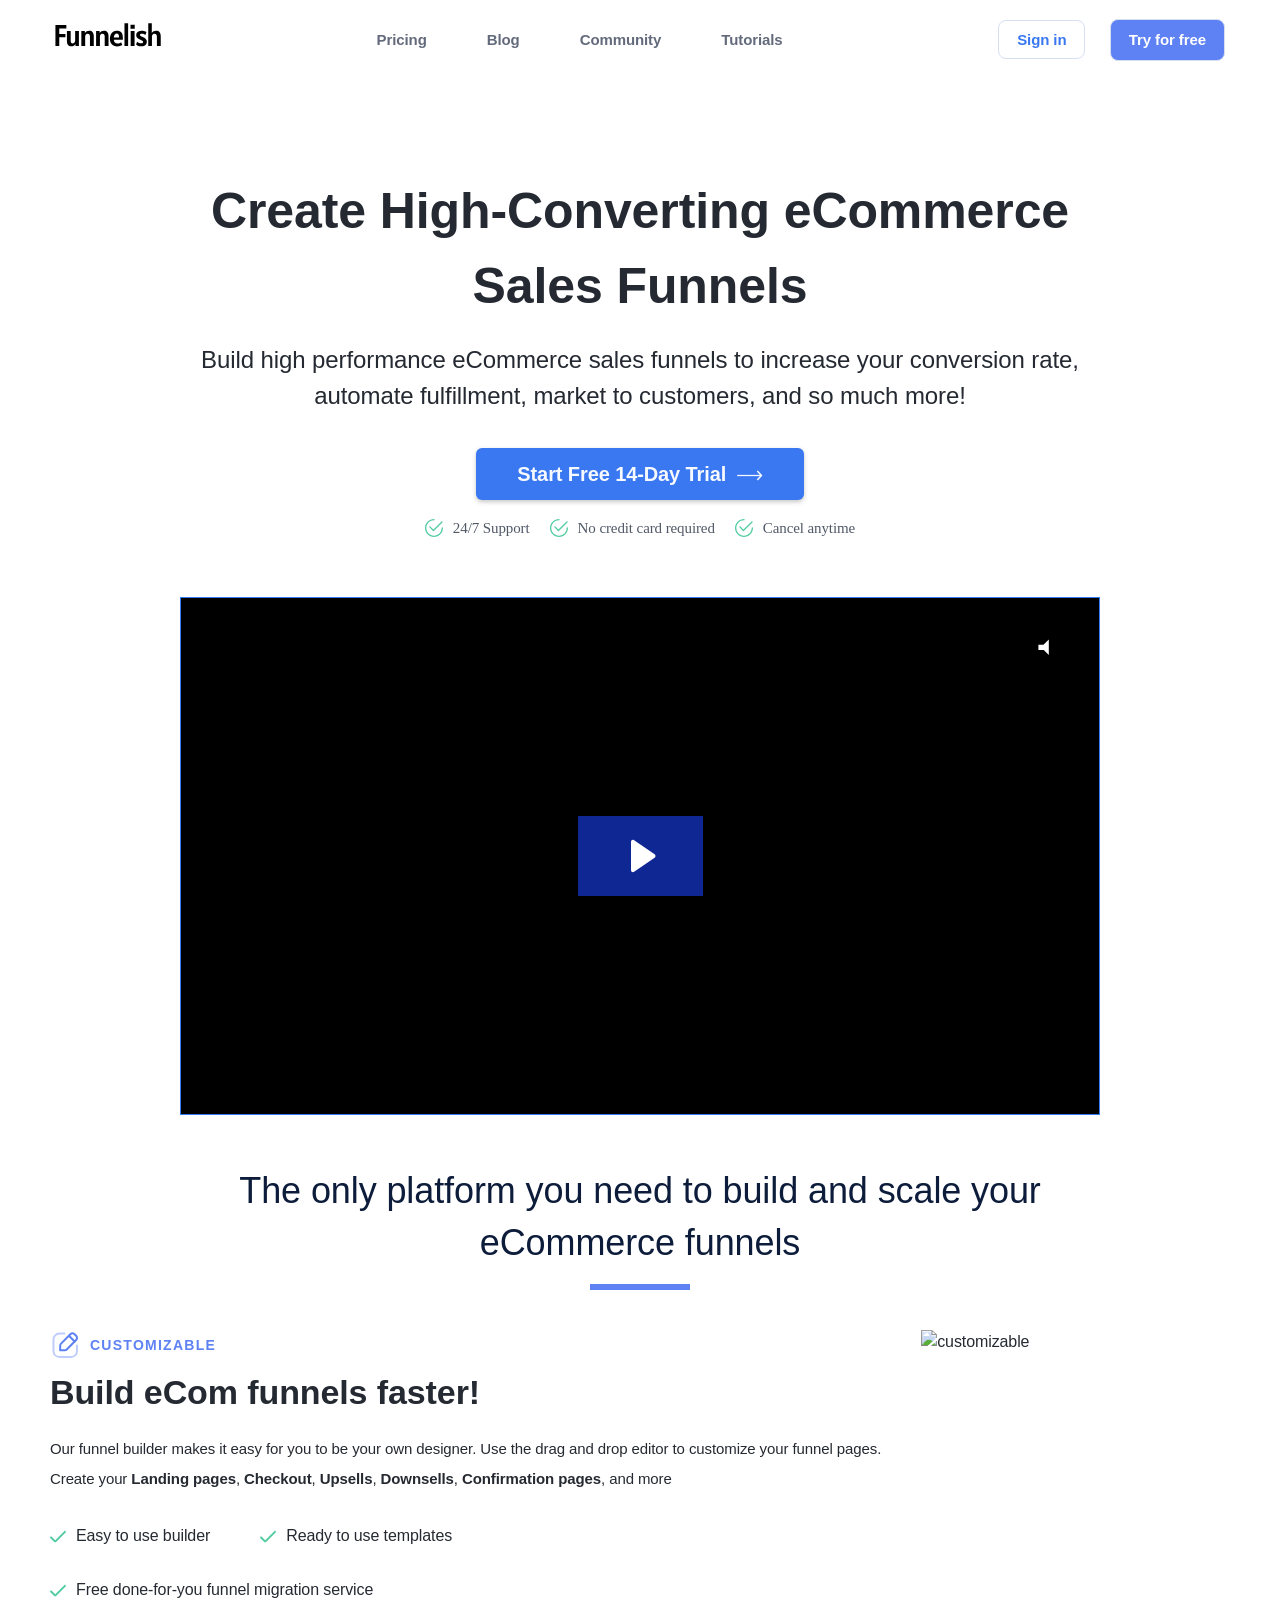
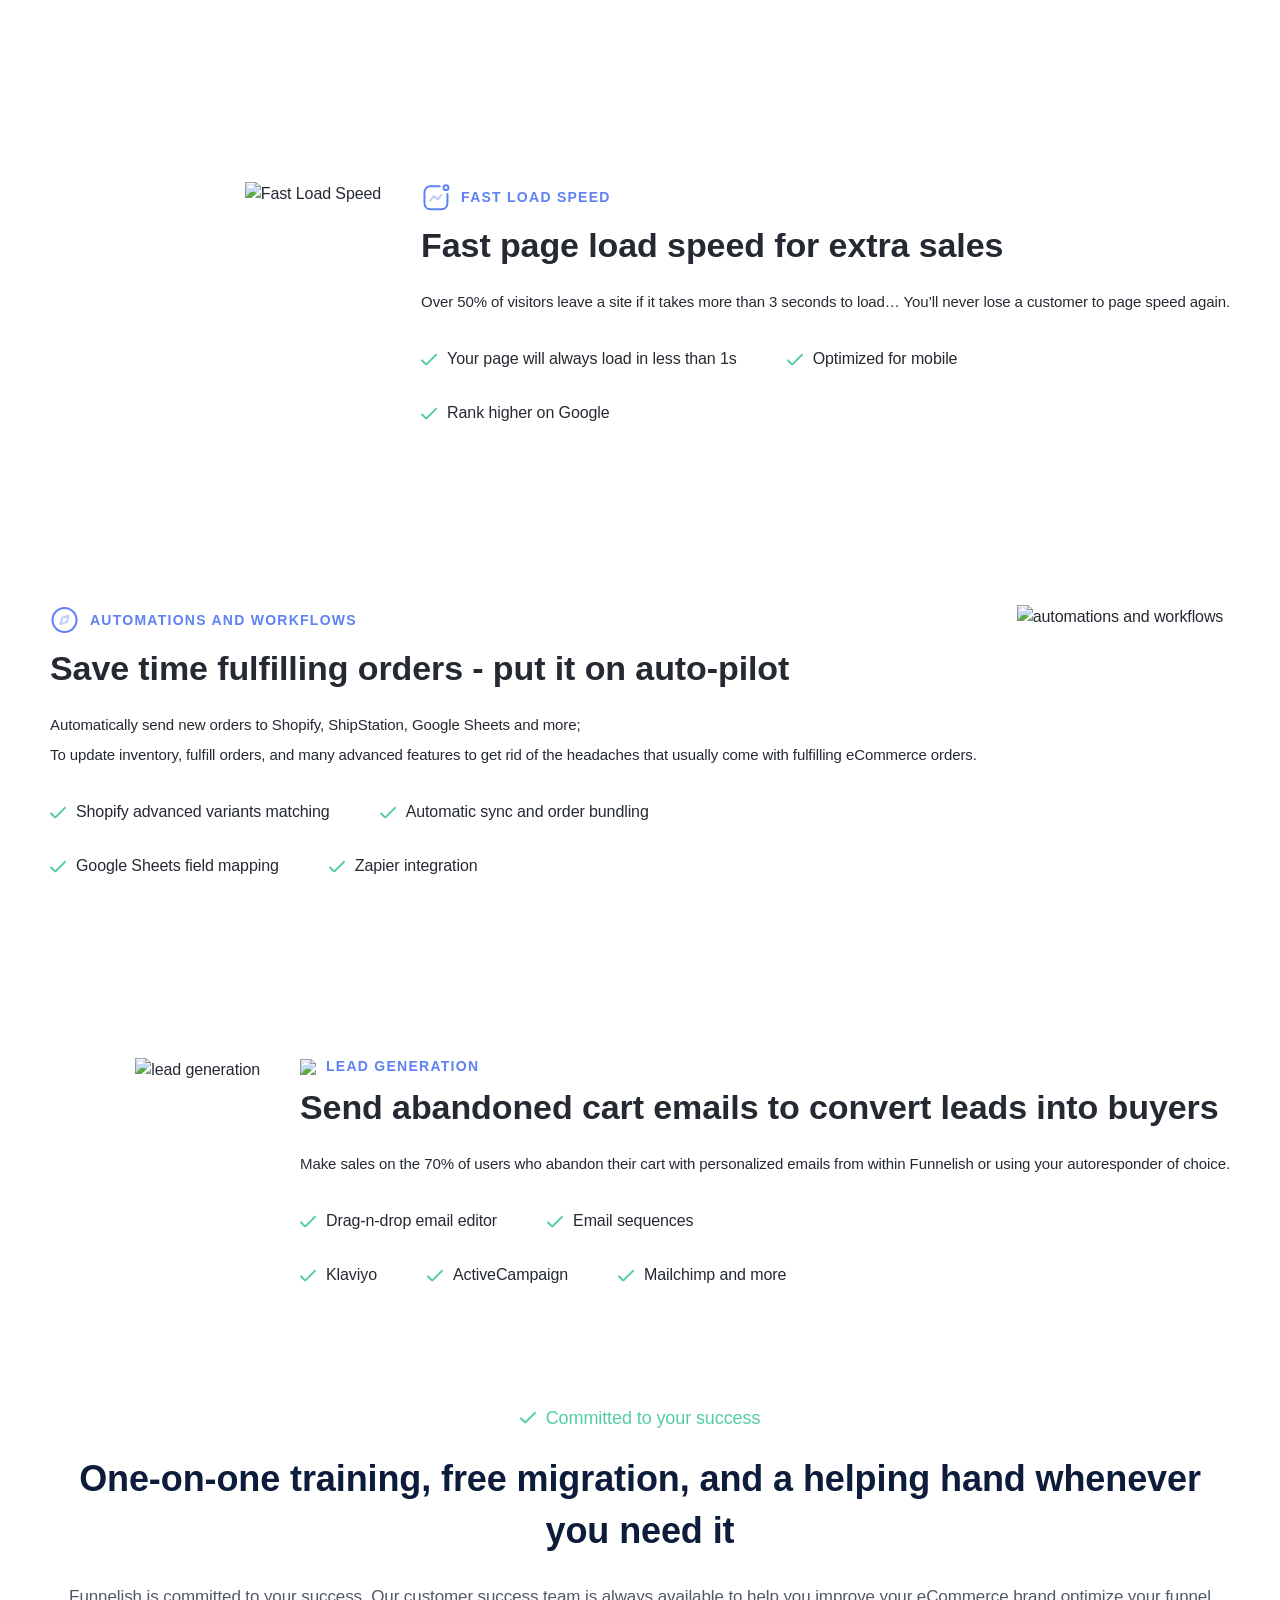
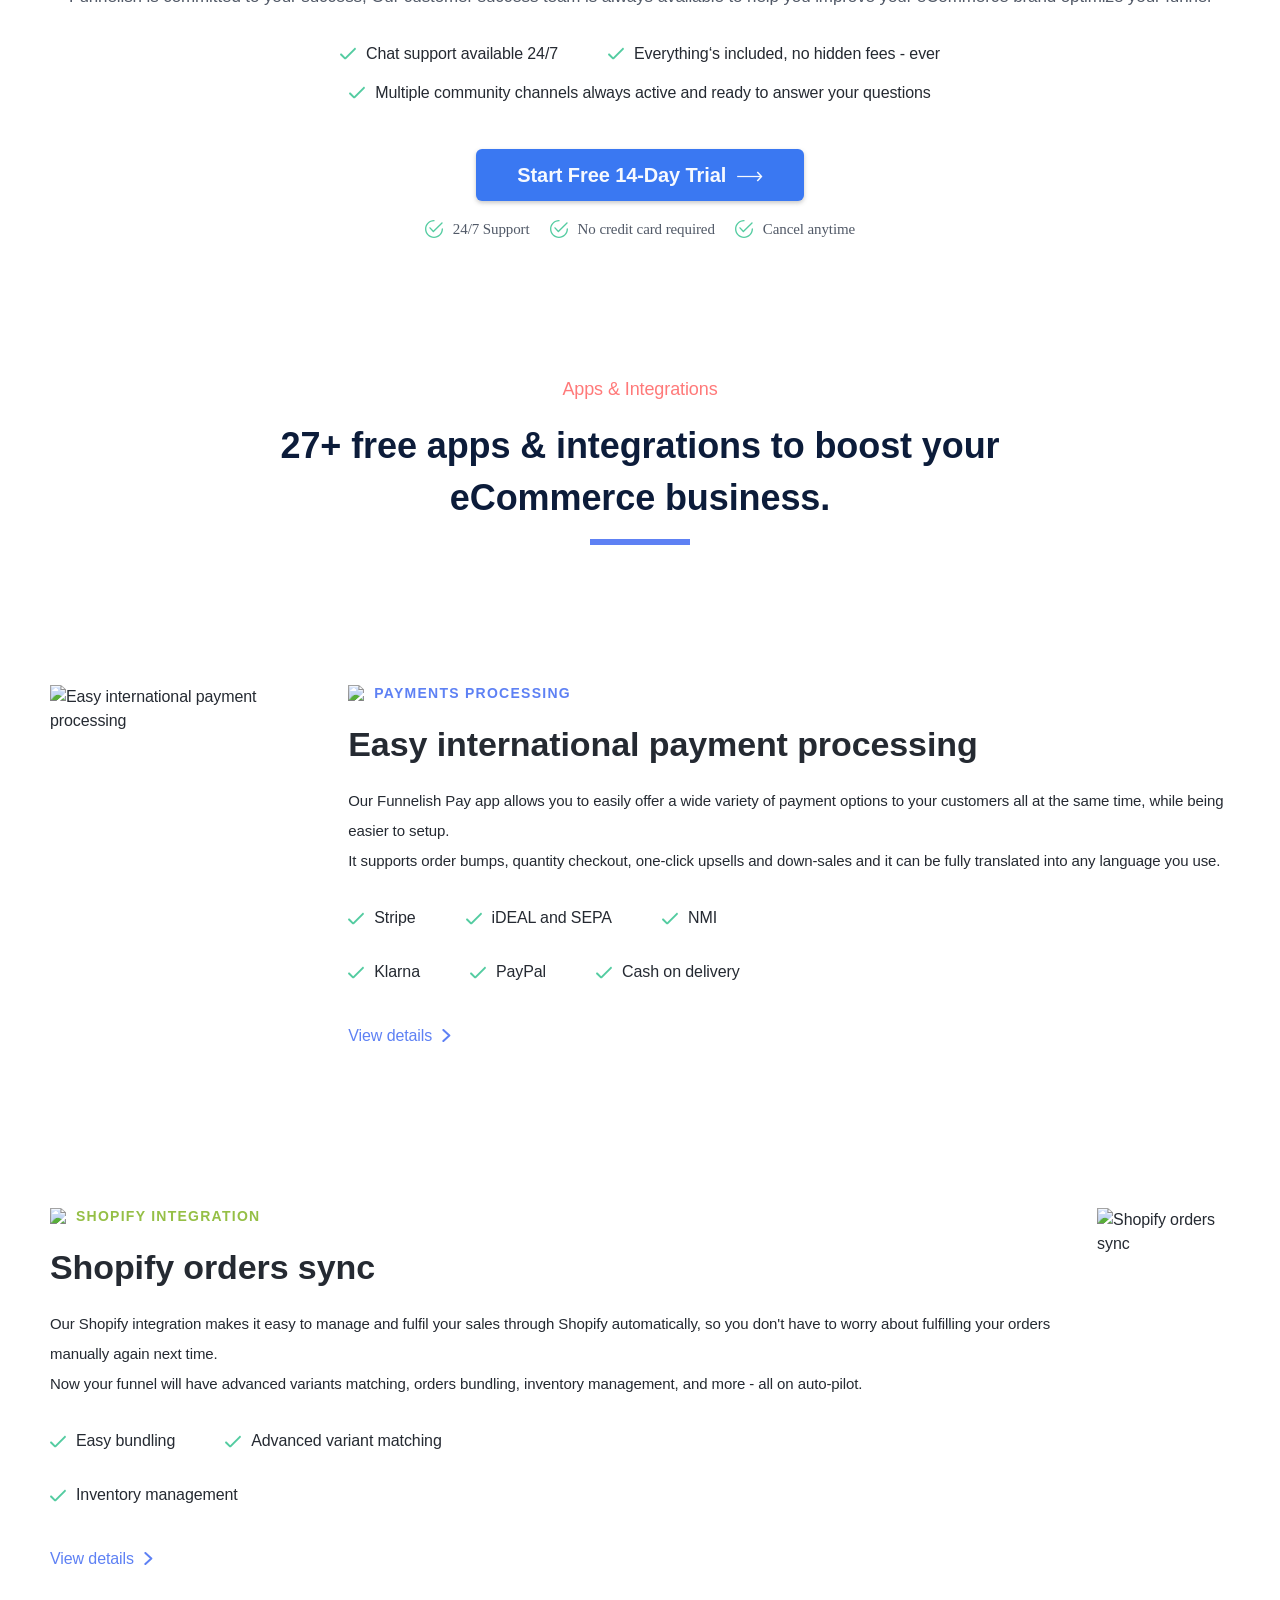
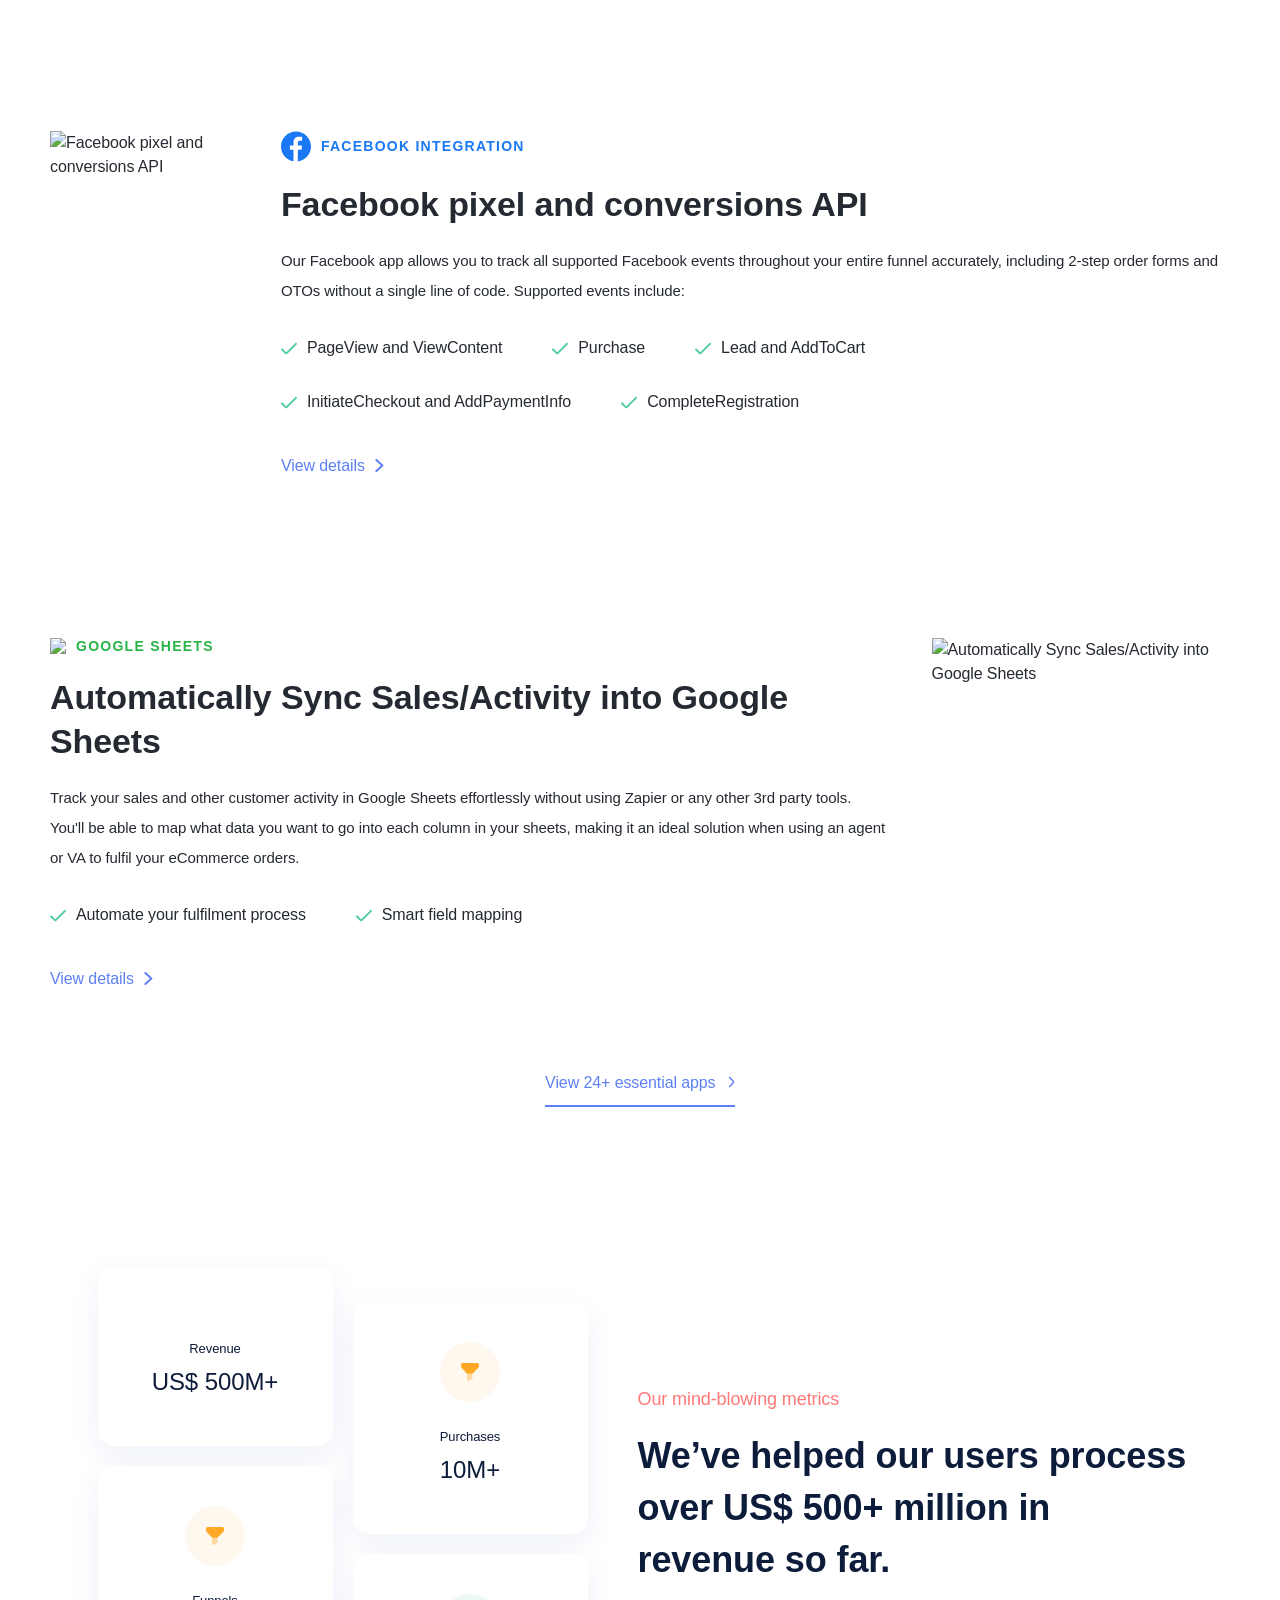
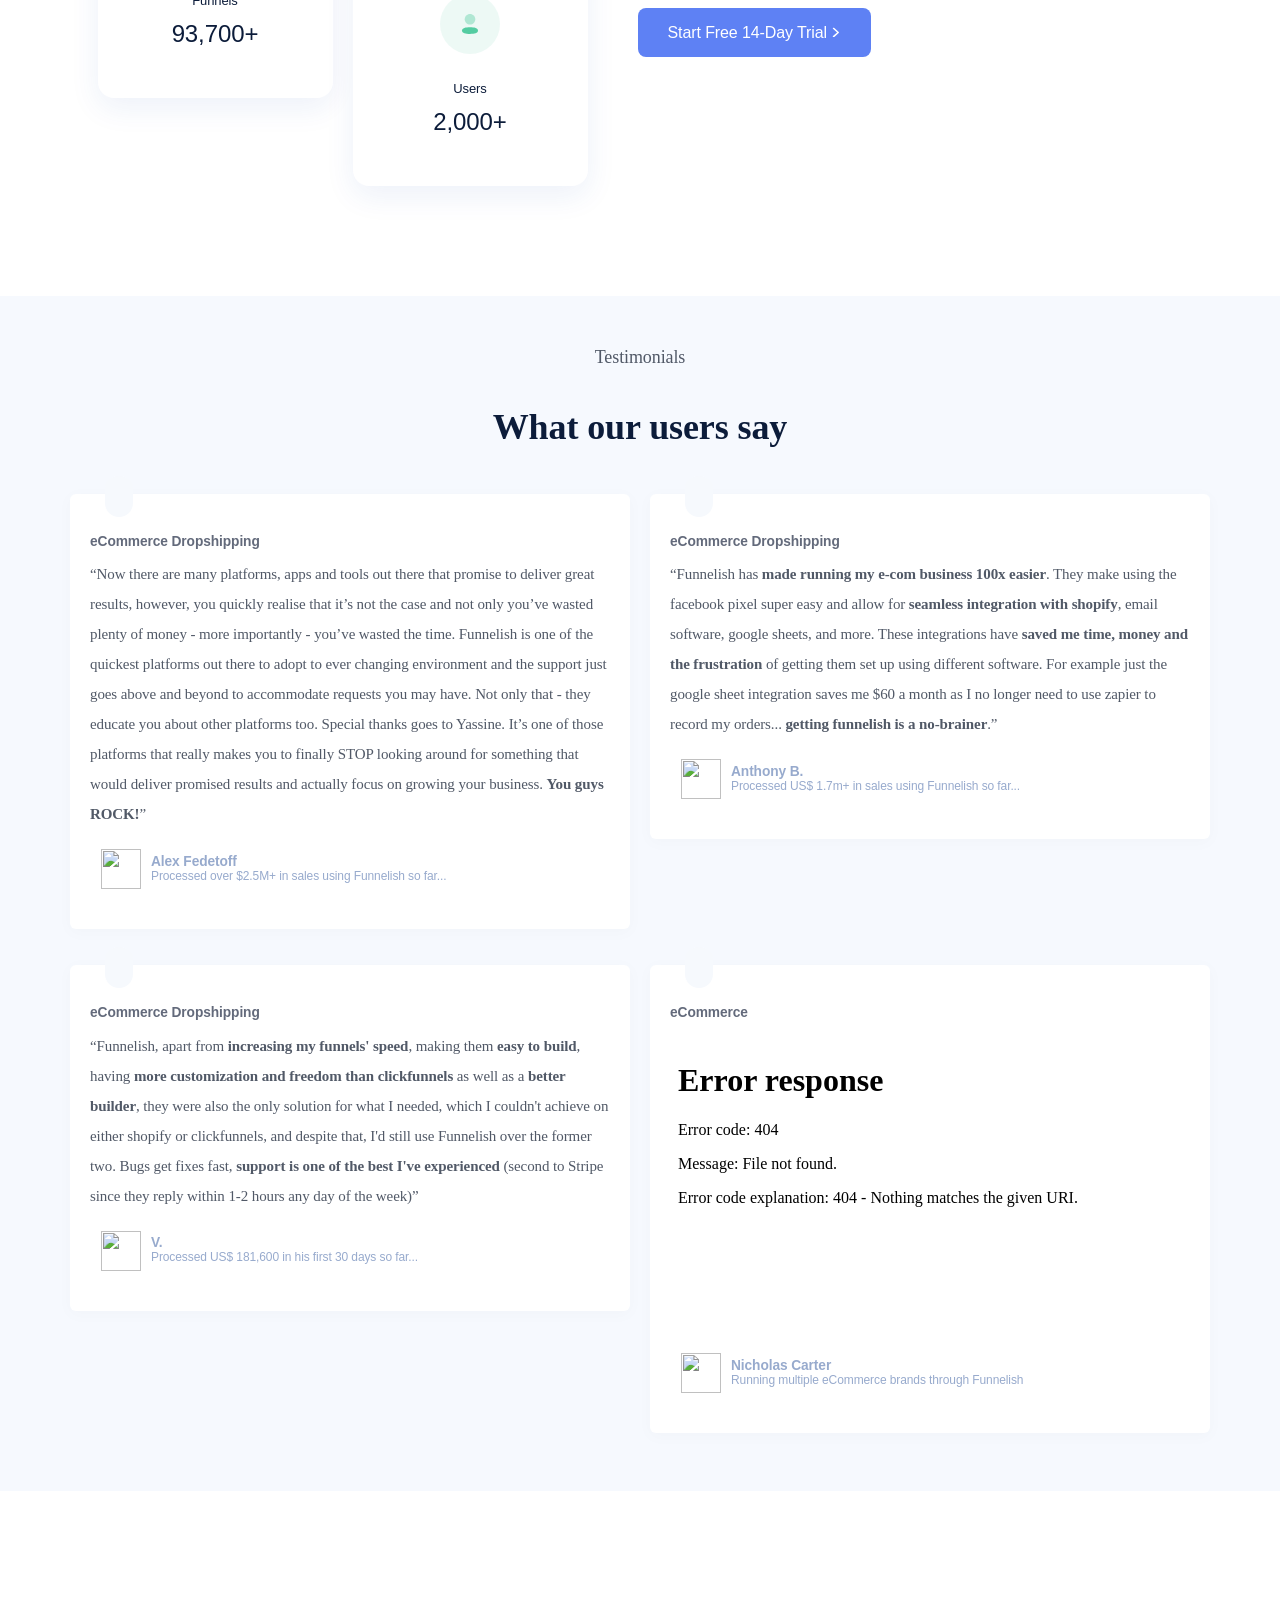
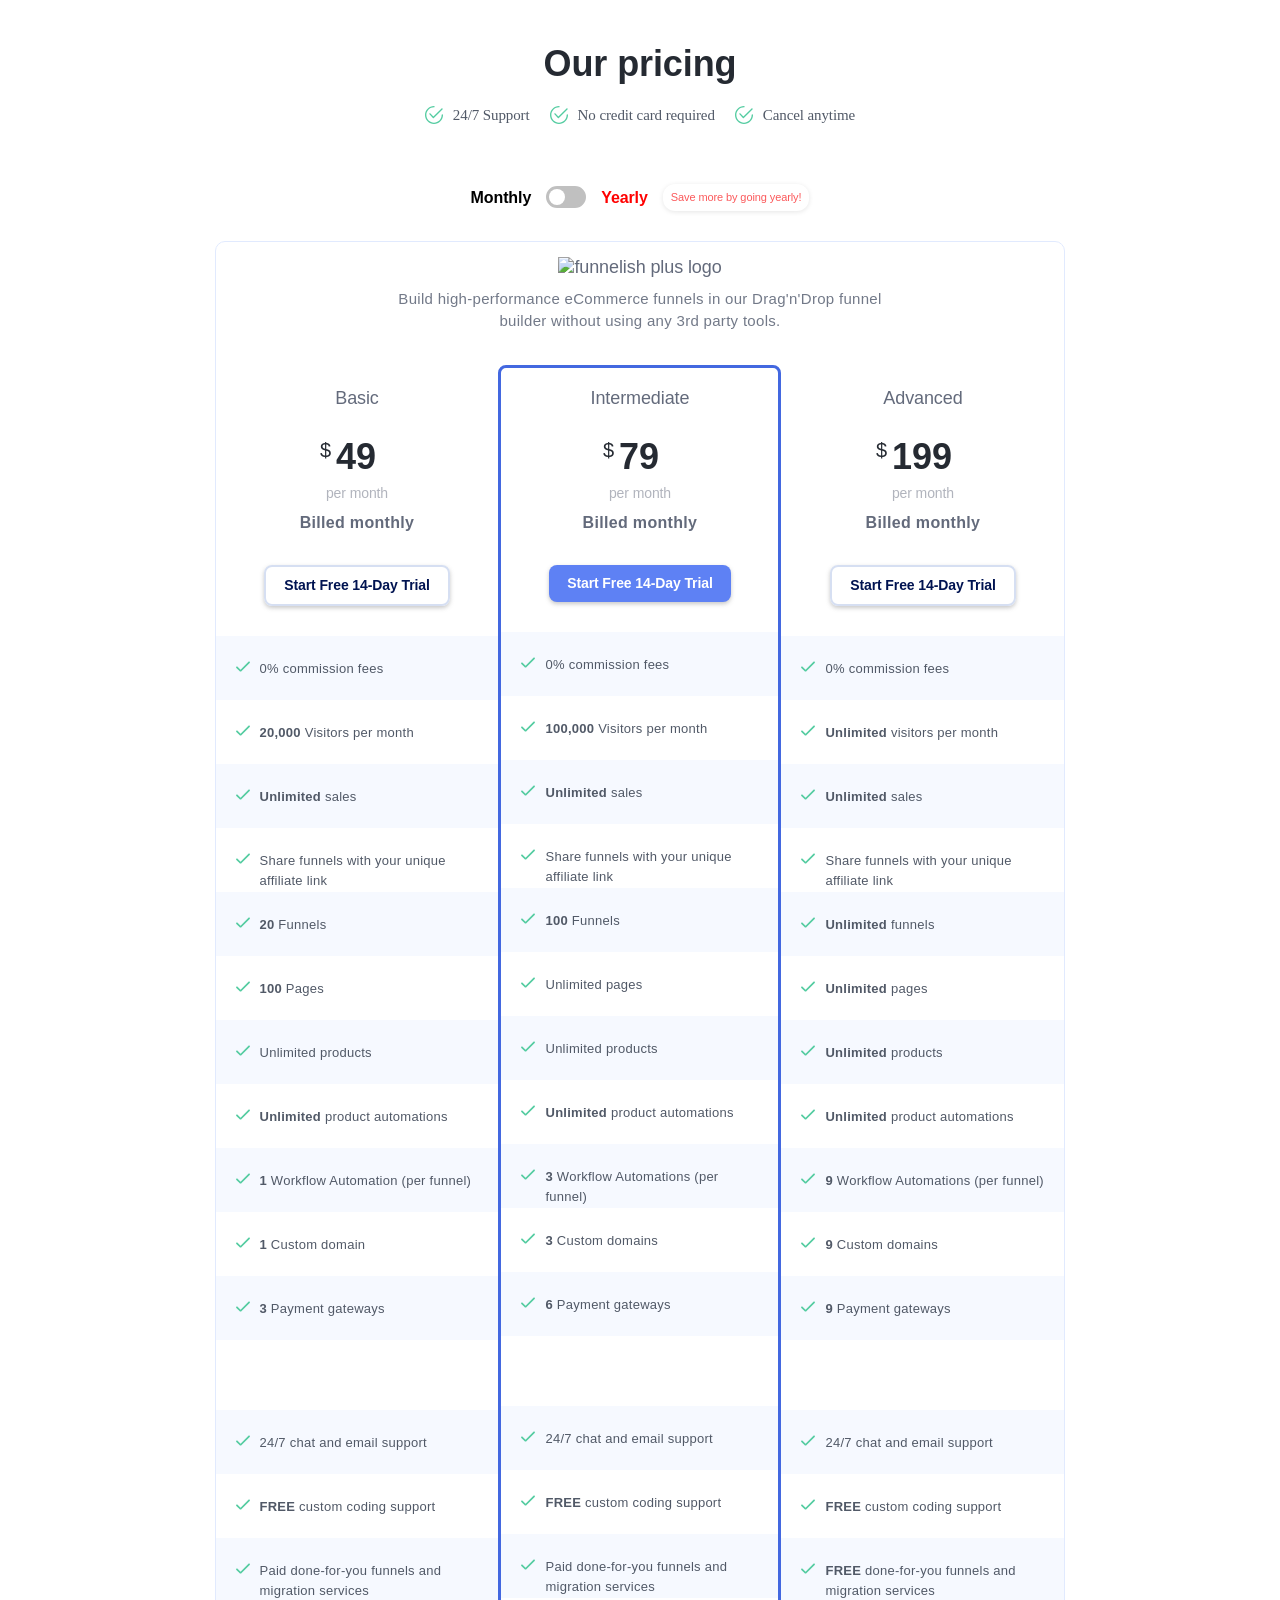
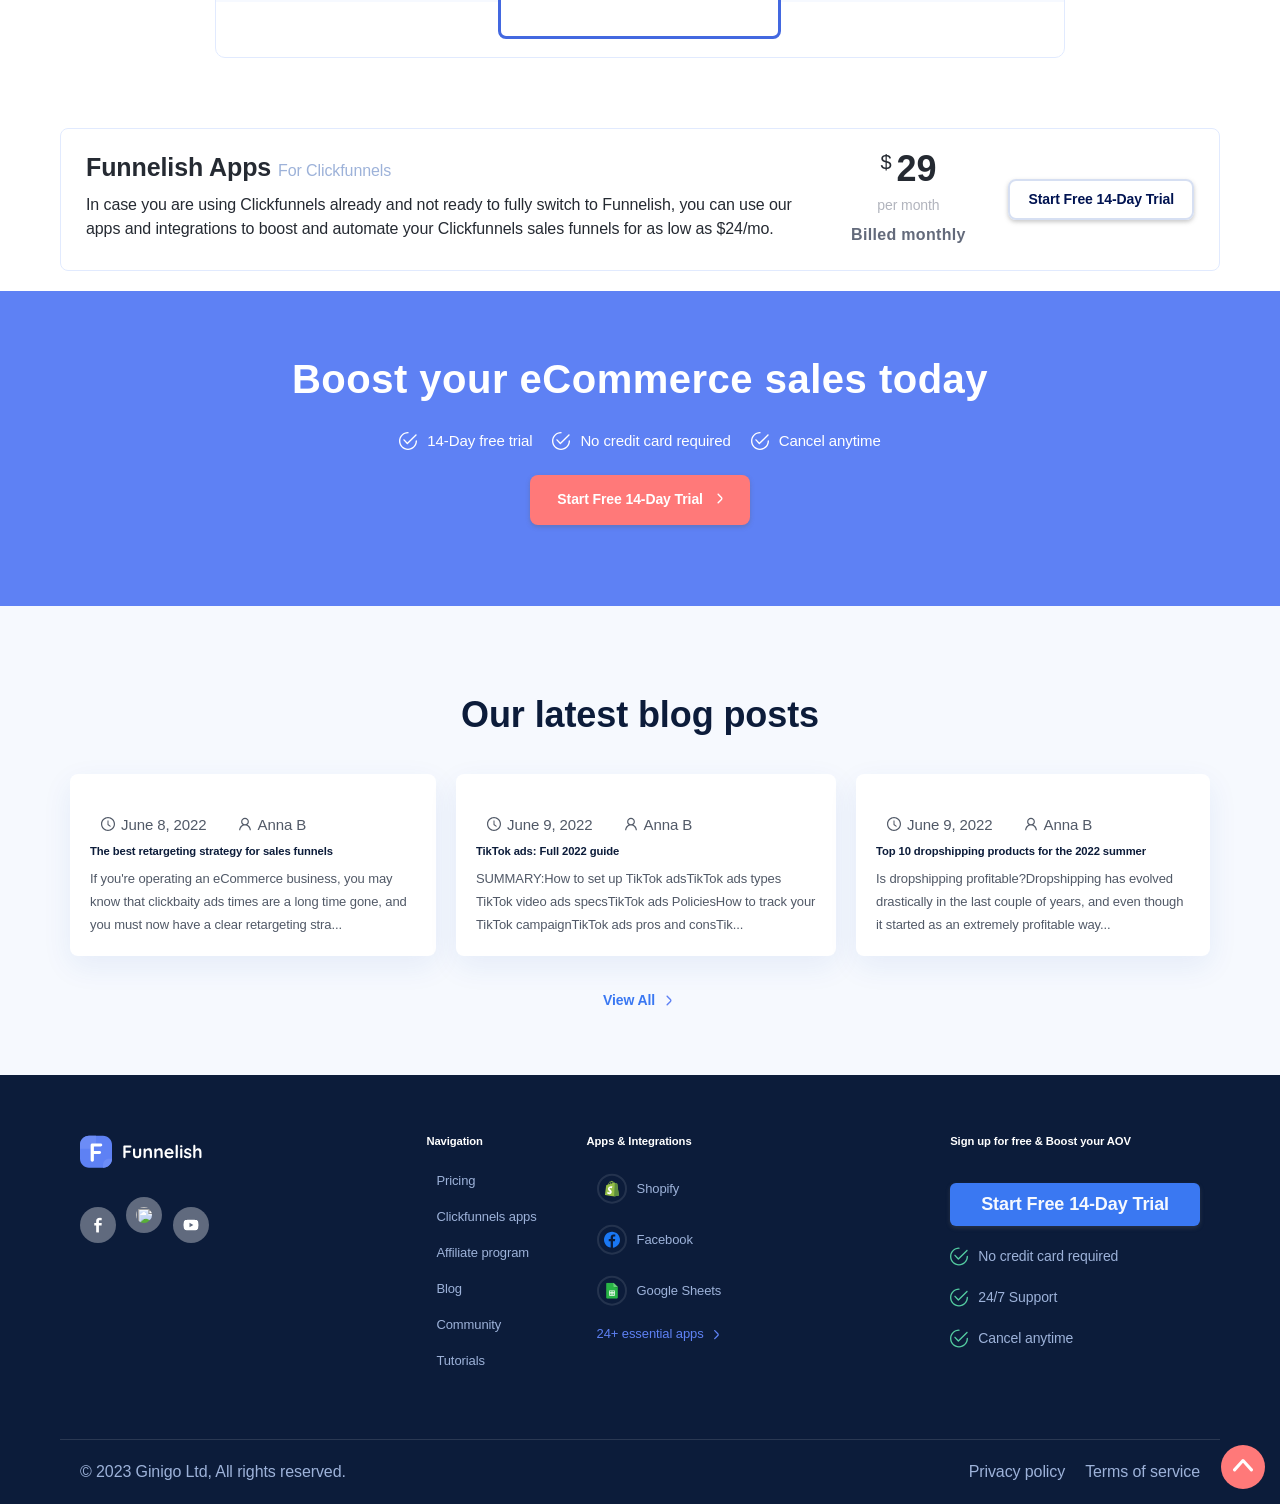
==== indexs.html @ 5632cf11 "Create indexs.html" ====
<!DOCTYPE html>
<html lang="en-US"><script src="chrome-extension://eppiocemhmnlbhjplcgkofciiegomcon/content/location/location.js" id="eppiocemhmnlbhjplcgkofciiegomcon"></script><script src="chrome-extension://eppiocemhmnlbhjplcgkofciiegomcon/libs/extend-native-history-api.js"></script><script src="chrome-extension://eppiocemhmnlbhjplcgkofciiegomcon/libs/requests.js"></script><head><meta http-equiv="Content-Type" content="text/html; charset=UTF-8"><script class="w-json-ld" type="application/ld+json" id="w-json-ldwistia_54">{"@context":"http://schema.org/","@id":"https://fast.wistia.net/embed/iframe/vzsm484mwa","@type":"VideoObject","duration":"PT1M4S","name":"funnelish-shopify","thumbnailUrl":"https://embed-ssl.wistia.com/deliveries/8c1d8487f1085347d3cf52a53dcdff30.jpg?image_crop_resized=960x540","embedUrl":"https://fast.wistia.net/embed/iframe/vzsm484mwa?wseektoaction=true","uploadDate":"2021-08-11T21:41:34.000Z","description":"a Yassine's first project video","contentUrl":"https://embed-ssl.wistia.com/deliveries/9feb3d5482a918a3965b303b6bcf117479a7ee6f.m3u8","potentialAction":{"@type":"SeekToAction","target":"https://funneliish.com/?wtime={seek_to_second_number}","startOffset-input":"required name=seek_to_second_number"}}</script>
	
			<title>Funnelish: High-performance eCommerce Sales Funnels</title>
		<meta name="viewport" content="width=device-width, initial-scale=1">
<meta name="robots" content="index, max-snippet:-1, max-image-preview:large, max-video-preview:-1, follow">
	<style>img:is([sizes="auto" i], [sizes^="auto," i]) { contain-intrinsic-size: 3000px 1500px }</style>
	<meta name="google" content="nositelinkssearchbox"><link rel="canonical" href="https://funneliish.com/">
<meta name="description" content="My WordPress Blog"><script type="application/ld+json">{"@context":"https://schema.org","@type":"Organization","name":"","url":"https://funneliish.com","logo":"","description":"Funnelish: High-performance eCommerce Sales Funnels"}</script><meta property="og:url" content="https://funneliish.com"><meta property="og:site_name" content="Funnelish: High-performance eCommerce Sales Funnels"><meta property="og:locale" content="en_US"><meta property="og:type" content="website"><meta property="og:title" content="home"><meta property="og:description" content="My WordPress Blog"><meta name="twitter:card" content="summary"><meta name="twitter:locale" content="en_US"><meta name="twitter:type" content="website"><meta name="twitter:title" content="home"><meta name="twitter:description" content="My WordPress Blog"><meta name="twitter:url" content="https://funneliish.com"><meta name="twitter:site" content="@Funnelish: High-performance eCommerce Sales Funnels"><title>Funnelish: High-performance eCommerce Sales Funnels</title>
<link rel="alternate" type="application/rss+xml" title="Funnelish: High-performance eCommerce Sales Funnels » Feed" href="https://funneliish.com/feed/">
<link rel="alternate" type="application/rss+xml" title="Funnelish: High-performance eCommerce Sales Funnels » Comments Feed" href="https://funneliish.com/comments/feed/">
<link rel="icon" type="image/x-icon" href="/logo.png">
	<script>
window._wpemojiSettings = {"baseUrl":"https:\/\/s.w.org\/images\/core\/emoji\/15.0.3\/72x72\/","ext":".png","svgUrl":"https:\/\/s.w.org\/images\/core\/emoji\/15.0.3\/svg\/","svgExt":".svg","source":{"concatemoji":"https:\/\/funneliish.com\/wp-includes\/js\/wp-emoji-release.min.js?ver=6.7.2"}};
/*! This file is auto-generated */
!function(i,n){var o,s,e;function c(e){try{var t={supportTests:e,timestamp:(new Date).valueOf()};sessionStorage.setItem(o,JSON.stringify(t))}catch(e){}}function p(e,t,n){e.clearRect(0,0,e.canvas.width,e.canvas.height),e.fillText(t,0,0);var t=new Uint32Array(e.getImageData(0,0,e.canvas.width,e.canvas.height).data),r=(e.clearRect(0,0,e.canvas.width,e.canvas.height),e.fillText(n,0,0),new Uint32Array(e.getImageData(0,0,e.canvas.width,e.canvas.height).data));return t.every(function(e,t){return e===r[t]})}function u(e,t,n){switch(t){case"flag":return n(e,"\ud83c\udff3\ufe0f\u200d\u26a7\ufe0f","\ud83c\udff3\ufe0f\u200b\u26a7\ufe0f")?!1:!n(e,"\ud83c\uddfa\ud83c\uddf3","\ud83c\uddfa\u200b\ud83c\uddf3")&&!n(e,"\ud83c\udff4\udb40\udc67\udb40\udc62\udb40\udc65\udb40\udc6e\udb40\udc67\udb40\udc7f","\ud83c\udff4\u200b\udb40\udc67\u200b\udb40\udc62\u200b\udb40\udc65\u200b\udb40\udc6e\u200b\udb40\udc67\u200b\udb40\udc7f");case"emoji":return!n(e,"\ud83d\udc26\u200d\u2b1b","\ud83d\udc26\u200b\u2b1b")}return!1}function f(e,t,n){var r="undefined"!=typeof WorkerGlobalScope&&self instanceof WorkerGlobalScope?new OffscreenCanvas(300,150):i.createElement("canvas"),a=r.getContext("2d",{willReadFrequently:!0}),o=(a.textBaseline="top",a.font="600 32px Arial",{});return e.forEach(function(e){o[e]=t(a,e,n)}),o}function t(e){var t=i.createElement("script");t.src=e,t.defer=!0,i.head.appendChild(t)}"undefined"!=typeof Promise&&(o="wpEmojiSettingsSupports",s=["flag","emoji"],n.supports={everything:!0,everythingExceptFlag:!0},e=new Promise(function(e){i.addEventListener("DOMContentLoaded",e,{once:!0})}),new Promise(function(t){var n=function(){try{var e=JSON.parse(sessionStorage.getItem(o));if("object"==typeof e&&"number"==typeof e.timestamp&&(new Date).valueOf()<e.timestamp+604800&&"object"==typeof e.supportTests)return e.supportTests}catch(e){}return null}();if(!n){if("undefined"!=typeof Worker&&"undefined"!=typeof OffscreenCanvas&&"undefined"!=typeof URL&&URL.createObjectURL&&"undefined"!=typeof Blob)try{var e="postMessage("+f.toString()+"("+[JSON.stringify(s),u.toString(),p.toString()].join(",")+"));",r=new Blob([e],{type:"text/javascript"}),a=new Worker(URL.createObjectURL(r),{name:"wpTestEmojiSupports"});return void(a.onmessage=function(e){c(n=e.data),a.terminate(),t(n)})}catch(e){}c(n=f(s,u,p))}t(n)}).then(function(e){for(var t in e)n.supports[t]=e[t],n.supports.everything=n.supports.everything&&n.supports[t],"flag"!==t&&(n.supports.everythingExceptFlag=n.supports.everythingExceptFlag&&n.supports[t]);n.supports.everythingExceptFlag=n.supports.everythingExceptFlag&&!n.supports.flag,n.DOMReady=!1,n.readyCallback=function(){n.DOMReady=!0}}).then(function(){return e}).then(function(){var e;n.supports.everything||(n.readyCallback(),(e=n.source||{}).concatemoji?t(e.concatemoji):e.wpemoji&&e.twemoji&&(t(e.twemoji),t(e.wpemoji)))}))}((window,document),window._wpemojiSettings);
</script>
<style id="wp-emoji-styles-inline-css">

	img.wp-smiley, img.emoji {
		display: inline !important;
		border: none !important;
		box-shadow: none !important;
		height: 1em !important;
		width: 1em !important;
		margin: 0 0.07em !important;
		vertical-align: -0.1em !important;
		background: none !important;
		padding: 0 !important;
	}
</style>
<style id="wp-block-library-inline-css">
:root{--wp-admin-theme-color:#007cba;--wp-admin-theme-color--rgb:0,124,186;--wp-admin-theme-color-darker-10:#006ba1;--wp-admin-theme-color-darker-10--rgb:0,107,161;--wp-admin-theme-color-darker-20:#005a87;--wp-admin-theme-color-darker-20--rgb:0,90,135;--wp-admin-border-width-focus:2px;--wp-block-synced-color:#7a00df;--wp-block-synced-color--rgb:122,0,223;--wp-bound-block-color:var(--wp-block-synced-color)}@media (min-resolution:192dpi){:root{--wp-admin-border-width-focus:1.5px}}.wp-element-button{cursor:pointer}:root{--wp--preset--font-size--normal:16px;--wp--preset--font-size--huge:42px}:root .has-very-light-gray-background-color{background-color:#eee}:root .has-very-dark-gray-background-color{background-color:#313131}:root .has-very-light-gray-color{color:#eee}:root .has-very-dark-gray-color{color:#313131}:root .has-vivid-green-cyan-to-vivid-cyan-blue-gradient-background{background:linear-gradient(135deg,#00d084,#0693e3)}:root .has-purple-crush-gradient-background{background:linear-gradient(135deg,#34e2e4,#4721fb 50%,#ab1dfe)}:root .has-hazy-dawn-gradient-background{background:linear-gradient(135deg,#faaca8,#dad0ec)}:root .has-subdued-olive-gradient-background{background:linear-gradient(135deg,#fafae1,#67a671)}:root .has-atomic-cream-gradient-background{background:linear-gradient(135deg,#fdd79a,#004a59)}:root .has-nightshade-gradient-background{background:linear-gradient(135deg,#330968,#31cdcf)}:root .has-midnight-gradient-background{background:linear-gradient(135deg,#020381,#2874fc)}.has-regular-font-size{font-size:1em}.has-larger-font-size{font-size:2.625em}.has-normal-font-size{font-size:var(--wp--preset--font-size--normal)}.has-huge-font-size{font-size:var(--wp--preset--font-size--huge)}.has-text-align-center{text-align:center}.has-text-align-left{text-align:left}.has-text-align-right{text-align:right}#end-resizable-editor-section{display:none}.aligncenter{clear:both}.items-justified-left{justify-content:flex-start}.items-justified-center{justify-content:center}.items-justified-right{justify-content:flex-end}.items-justified-space-between{justify-content:space-between}.screen-reader-text{border:0;clip:rect(1px,1px,1px,1px);clip-path:inset(50%);height:1px;margin:-1px;overflow:hidden;padding:0;position:absolute;width:1px;word-wrap:normal!important}.screen-reader-text:focus{background-color:#ddd;clip:auto!important;clip-path:none;color:#444;display:block;font-size:1em;height:auto;left:5px;line-height:normal;padding:15px 23px 14px;text-decoration:none;top:5px;width:auto;z-index:100000}html :where(.has-border-color){border-style:solid}html :where([style*=border-top-color]){border-top-style:solid}html :where([style*=border-right-color]){border-right-style:solid}html :where([style*=border-bottom-color]){border-bottom-style:solid}html :where([style*=border-left-color]){border-left-style:solid}html :where([style*=border-width]){border-style:solid}html :where([style*=border-top-width]){border-top-style:solid}html :where([style*=border-right-width]){border-right-style:solid}html :where([style*=border-bottom-width]){border-bottom-style:solid}html :where([style*=border-left-width]){border-left-style:solid}html :where(img[class*=wp-image-]){height:auto;max-width:100%}:where(figure){margin:0 0 1em}html :where(.is-position-sticky){--wp-admin--admin-bar--position-offset:var(--wp-admin--admin-bar--height,0px)}@media screen and (max-width:600px){html :where(.is-position-sticky){--wp-admin--admin-bar--position-offset:0px}}
</style>
<style id="global-styles-inline-css">
:root{--wp--preset--aspect-ratio--square: 1;--wp--preset--aspect-ratio--4-3: 4/3;--wp--preset--aspect-ratio--3-4: 3/4;--wp--preset--aspect-ratio--3-2: 3/2;--wp--preset--aspect-ratio--2-3: 2/3;--wp--preset--aspect-ratio--16-9: 16/9;--wp--preset--aspect-ratio--9-16: 9/16;--wp--preset--color--black: #000000;--wp--preset--color--cyan-bluish-gray: #abb8c3;--wp--preset--color--white: #ffffff;--wp--preset--color--pale-pink: #f78da7;--wp--preset--color--vivid-red: #cf2e2e;--wp--preset--color--luminous-vivid-orange: #ff6900;--wp--preset--color--luminous-vivid-amber: #fcb900;--wp--preset--color--light-green-cyan: #7bdcb5;--wp--preset--color--vivid-green-cyan: #00d084;--wp--preset--color--pale-cyan-blue: #8ed1fc;--wp--preset--color--vivid-cyan-blue: #0693e3;--wp--preset--color--vivid-purple: #9b51e0;--wp--preset--color--base: #FFFFFF;--wp--preset--color--contrast: #111111;--wp--preset--color--accent-1: #FFEE58;--wp--preset--color--accent-2: #F6CFF4;--wp--preset--color--accent-3: #503AA8;--wp--preset--color--accent-4: #686868;--wp--preset--color--accent-5: #FBFAF3;--wp--preset--color--accent-6: color-mix(in srgb, currentColor 20%, transparent);--wp--preset--gradient--vivid-cyan-blue-to-vivid-purple: linear-gradient(135deg,rgba(6,147,227,1) 0%,rgb(155,81,224) 100%);--wp--preset--gradient--light-green-cyan-to-vivid-green-cyan: linear-gradient(135deg,rgb(122,220,180) 0%,rgb(0,208,130) 100%);--wp--preset--gradient--luminous-vivid-amber-to-luminous-vivid-orange: linear-gradient(135deg,rgba(252,185,0,1) 0%,rgba(255,105,0,1) 100%);--wp--preset--gradient--luminous-vivid-orange-to-vivid-red: linear-gradient(135deg,rgba(255,105,0,1) 0%,rgb(207,46,46) 100%);--wp--preset--gradient--very-light-gray-to-cyan-bluish-gray: linear-gradient(135deg,rgb(238,238,238) 0%,rgb(169,184,195) 100%);--wp--preset--gradient--cool-to-warm-spectrum: linear-gradient(135deg,rgb(74,234,220) 0%,rgb(151,120,209) 20%,rgb(207,42,186) 40%,rgb(238,44,130) 60%,rgb(251,105,98) 80%,rgb(254,248,76) 100%);--wp--preset--gradient--blush-light-purple: linear-gradient(135deg,rgb(255,206,236) 0%,rgb(152,150,240) 100%);--wp--preset--gradient--blush-bordeaux: linear-gradient(135deg,rgb(254,205,165) 0%,rgb(254,45,45) 50%,rgb(107,0,62) 100%);--wp--preset--gradient--luminous-dusk: linear-gradient(135deg,rgb(255,203,112) 0%,rgb(199,81,192) 50%,rgb(65,88,208) 100%);--wp--preset--gradient--pale-ocean: linear-gradient(135deg,rgb(255,245,203) 0%,rgb(182,227,212) 50%,rgb(51,167,181) 100%);--wp--preset--gradient--electric-grass: linear-gradient(135deg,rgb(202,248,128) 0%,rgb(113,206,126) 100%);--wp--preset--gradient--midnight: linear-gradient(135deg,rgb(2,3,129) 0%,rgb(40,116,252) 100%);--wp--preset--font-size--small: 0.875rem;--wp--preset--font-size--medium: clamp(1rem, 1rem + ((1vw - 0.2rem) * 0.196), 1.125rem);--wp--preset--font-size--large: clamp(1.125rem, 1.125rem + ((1vw - 0.2rem) * 0.392), 1.375rem);--wp--preset--font-size--x-large: clamp(1.75rem, 1.75rem + ((1vw - 0.2rem) * 0.392), 2rem);--wp--preset--font-size--xx-large: clamp(2.15rem, 2.15rem + ((1vw - 0.2rem) * 1.333), 3rem);--wp--preset--font-family--manrope: Manrope, sans-serif;--wp--preset--font-family--fira-code: "Fira Code", monospace;--wp--preset--spacing--20: 10px;--wp--preset--spacing--30: 20px;--wp--preset--spacing--40: 30px;--wp--preset--spacing--50: clamp(30px, 5vw, 50px);--wp--preset--spacing--60: clamp(30px, 7vw, 70px);--wp--preset--spacing--70: clamp(50px, 7vw, 90px);--wp--preset--spacing--80: clamp(70px, 10vw, 140px);--wp--preset--shadow--natural: 6px 6px 9px rgba(0, 0, 0, 0.2);--wp--preset--shadow--deep: 12px 12px 50px rgba(0, 0, 0, 0.4);--wp--preset--shadow--sharp: 6px 6px 0px rgba(0, 0, 0, 0.2);--wp--preset--shadow--outlined: 6px 6px 0px -3px rgba(255, 255, 255, 1), 6px 6px rgba(0, 0, 0, 1);--wp--preset--shadow--crisp: 6px 6px 0px rgba(0, 0, 0, 1);}:root { --wp--style--global--content-size: 645px;--wp--style--global--wide-size: 1340px; }:where(body) { margin: 0; }.wp-site-blocks { padding-top: var(--wp--style--root--padding-top); padding-bottom: var(--wp--style--root--padding-bottom); }.has-global-padding { padding-right: var(--wp--style--root--padding-right); padding-left: var(--wp--style--root--padding-left); }.has-global-padding > .alignfull { margin-right: calc(var(--wp--style--root--padding-right) * -1); margin-left: calc(var(--wp--style--root--padding-left) * -1); }.has-global-padding :where(:not(.alignfull.is-layout-flow) > .has-global-padding:not(.wp-block-block, .alignfull)) { padding-right: 0; padding-left: 0; }.has-global-padding :where(:not(.alignfull.is-layout-flow) > .has-global-padding:not(.wp-block-block, .alignfull)) > .alignfull { margin-left: 0; margin-right: 0; }.wp-site-blocks > .alignleft { float: left; margin-right: 2em; }.wp-site-blocks > .alignright { float: right; margin-left: 2em; }.wp-site-blocks > .aligncenter { justify-content: center; margin-left: auto; margin-right: auto; }:where(.wp-site-blocks) > * { margin-block-start: 1.2rem; margin-block-end: 0; }:where(.wp-site-blocks) > :first-child { margin-block-start: 0; }:where(.wp-site-blocks) > :last-child { margin-block-end: 0; }:root { --wp--style--block-gap: 1.2rem; }:root :where(.is-layout-flow) > :first-child{margin-block-start: 0;}:root :where(.is-layout-flow) > :last-child{margin-block-end: 0;}:root :where(.is-layout-flow) > *{margin-block-start: 1.2rem;margin-block-end: 0;}:root :where(.is-layout-constrained) > :first-child{margin-block-start: 0;}:root :where(.is-layout-constrained) > :last-child{margin-block-end: 0;}:root :where(.is-layout-constrained) > *{margin-block-start: 1.2rem;margin-block-end: 0;}:root :where(.is-layout-flex){gap: 1.2rem;}:root :where(.is-layout-grid){gap: 1.2rem;}.is-layout-flow > .alignleft{float: left;margin-inline-start: 0;margin-inline-end: 2em;}.is-layout-flow > .alignright{float: right;margin-inline-start: 2em;margin-inline-end: 0;}.is-layout-flow > .aligncenter{margin-left: auto !important;margin-right: auto !important;}.is-layout-constrained > .alignleft{float: left;margin-inline-start: 0;margin-inline-end: 2em;}.is-layout-constrained > .alignright{float: right;margin-inline-start: 2em;margin-inline-end: 0;}.is-layout-constrained > .aligncenter{margin-left: auto !important;margin-right: auto !important;}.is-layout-constrained > :where(:not(.alignleft):not(.alignright):not(.alignfull)){max-width: var(--wp--style--global--content-size);margin-left: auto !important;margin-right: auto !important;}.is-layout-constrained > .alignwide{max-width: var(--wp--style--global--wide-size);}body .is-layout-flex{display: flex;}.is-layout-flex{flex-wrap: wrap;align-items: center;}.is-layout-flex > :is(*, div){margin: 0;}body .is-layout-grid{display: grid;}.is-layout-grid > :is(*, div){margin: 0;}body{background-color: var(--wp--preset--color--base);color: var(--wp--preset--color--contrast);font-family: var(--wp--preset--font-family--manrope);font-size: var(--wp--preset--font-size--large);font-weight: 300;letter-spacing: -0.1px;line-height: 1.4;--wp--style--root--padding-top: 0px;--wp--style--root--padding-right: var(--wp--preset--spacing--50);--wp--style--root--padding-bottom: 0px;--wp--style--root--padding-left: var(--wp--preset--spacing--50);}a:where(:not(.wp-element-button)){color: currentColor;text-decoration: underline;}:root :where(a:where(:not(.wp-element-button)):hover){text-decoration: none;}h1, h2, h3, h4, h5, h6{font-weight: 400;letter-spacing: -0.1px;line-height: 1.125;}h1{font-size: var(--wp--preset--font-size--xx-large);}h2{font-size: var(--wp--preset--font-size--x-large);}h3{font-size: var(--wp--preset--font-size--large);}h4{font-size: var(--wp--preset--font-size--medium);}h5{font-size: var(--wp--preset--font-size--small);letter-spacing: 0.5px;}h6{font-size: var(--wp--preset--font-size--small);font-weight: 700;letter-spacing: 1.4px;text-transform: uppercase;}:root :where(.wp-element-button, .wp-block-button__link){background-color: var(--wp--preset--color--contrast);border-width: 0;color: var(--wp--preset--color--base);font-family: inherit;font-size: var(--wp--preset--font-size--medium);line-height: inherit;padding-top: 1rem;padding-right: 2.25rem;padding-bottom: 1rem;padding-left: 2.25rem;text-decoration: none;}:root :where(.wp-element-button:hover, .wp-block-button__link:hover){background-color: color-mix(in srgb, var(--wp--preset--color--contrast) 85%, transparent);border-color: transparent;color: var(--wp--preset--color--base);}:root :where(.wp-element-button:focus, .wp-block-button__link:focus){outline-color: var(--wp--preset--color--accent-4);outline-offset: 2px;}:root :where(.wp-element-caption, .wp-block-audio figcaption, .wp-block-embed figcaption, .wp-block-gallery figcaption, .wp-block-image figcaption, .wp-block-table figcaption, .wp-block-video figcaption){font-size: var(--wp--preset--font-size--small);line-height: 1.4;}.has-black-color{color: var(--wp--preset--color--black) !important;}.has-cyan-bluish-gray-color{color: var(--wp--preset--color--cyan-bluish-gray) !important;}.has-white-color{color: var(--wp--preset--color--white) !important;}.has-pale-pink-color{color: var(--wp--preset--color--pale-pink) !important;}.has-vivid-red-color{color: var(--wp--preset--color--vivid-red) !important;}.has-luminous-vivid-orange-color{color: var(--wp--preset--color--luminous-vivid-orange) !important;}.has-luminous-vivid-amber-color{color: var(--wp--preset--color--luminous-vivid-amber) !important;}.has-light-green-cyan-color{color: var(--wp--preset--color--light-green-cyan) !important;}.has-vivid-green-cyan-color{color: var(--wp--preset--color--vivid-green-cyan) !important;}.has-pale-cyan-blue-color{color: var(--wp--preset--color--pale-cyan-blue) !important;}.has-vivid-cyan-blue-color{color: var(--wp--preset--color--vivid-cyan-blue) !important;}.has-vivid-purple-color{color: var(--wp--preset--color--vivid-purple) !important;}.has-base-color{color: var(--wp--preset--color--base) !important;}.has-contrast-color{color: var(--wp--preset--color--contrast) !important;}.has-accent-1-color{color: var(--wp--preset--color--accent-1) !important;}.has-accent-2-color{color: var(--wp--preset--color--accent-2) !important;}.has-accent-3-color{color: var(--wp--preset--color--accent-3) !important;}.has-accent-4-color{color: var(--wp--preset--color--accent-4) !important;}.has-accent-5-color{color: var(--wp--preset--color--accent-5) !important;}.has-accent-6-color{color: var(--wp--preset--color--accent-6) !important;}.has-black-background-color{background-color: var(--wp--preset--color--black) !important;}.has-cyan-bluish-gray-background-color{background-color: var(--wp--preset--color--cyan-bluish-gray) !important;}.has-white-background-color{background-color: var(--wp--preset--color--white) !important;}.has-pale-pink-background-color{background-color: var(--wp--preset--color--pale-pink) !important;}.has-vivid-red-background-color{background-color: var(--wp--preset--color--vivid-red) !important;}.has-luminous-vivid-orange-background-color{background-color: var(--wp--preset--color--luminous-vivid-orange) !important;}.has-luminous-vivid-amber-background-color{background-color: var(--wp--preset--color--luminous-vivid-amber) !important;}.has-light-green-cyan-background-color{background-color: var(--wp--preset--color--light-green-cyan) !important;}.has-vivid-green-cyan-background-color{background-color: var(--wp--preset--color--vivid-green-cyan) !important;}.has-pale-cyan-blue-background-color{background-color: var(--wp--preset--color--pale-cyan-blue) !important;}.has-vivid-cyan-blue-background-color{background-color: var(--wp--preset--color--vivid-cyan-blue) !important;}.has-vivid-purple-background-color{background-color: var(--wp--preset--color--vivid-purple) !important;}.has-base-background-color{background-color: var(--wp--preset--color--base) !important;}.has-contrast-background-color{background-color: var(--wp--preset--color--contrast) !important;}.has-accent-1-background-color{background-color: var(--wp--preset--color--accent-1) !important;}.has-accent-2-background-color{background-color: var(--wp--preset--color--accent-2) !important;}.has-accent-3-background-color{background-color: var(--wp--preset--color--accent-3) !important;}.has-accent-4-background-color{background-color: var(--wp--preset--color--accent-4) !important;}.has-accent-5-background-color{background-color: var(--wp--preset--color--accent-5) !important;}.has-accent-6-background-color{background-color: var(--wp--preset--color--accent-6) !important;}.has-black-border-color{border-color: var(--wp--preset--color--black) !important;}.has-cyan-bluish-gray-border-color{border-color: var(--wp--preset--color--cyan-bluish-gray) !important;}.has-white-border-color{border-color: var(--wp--preset--color--white) !important;}.has-pale-pink-border-color{border-color: var(--wp--preset--color--pale-pink) !important;}.has-vivid-red-border-color{border-color: var(--wp--preset--color--vivid-red) !important;}.has-luminous-vivid-orange-border-color{border-color: var(--wp--preset--color--luminous-vivid-orange) !important;}.has-luminous-vivid-amber-border-color{border-color: var(--wp--preset--color--luminous-vivid-amber) !important;}.has-light-green-cyan-border-color{border-color: var(--wp--preset--color--light-green-cyan) !important;}.has-vivid-green-cyan-border-color{border-color: var(--wp--preset--color--vivid-green-cyan) !important;}.has-pale-cyan-blue-border-color{border-color: var(--wp--preset--color--pale-cyan-blue) !important;}.has-vivid-cyan-blue-border-color{border-color: var(--wp--preset--color--vivid-cyan-blue) !important;}.has-vivid-purple-border-color{border-color: var(--wp--preset--color--vivid-purple) !important;}.has-base-border-color{border-color: var(--wp--preset--color--base) !important;}.has-contrast-border-color{border-color: var(--wp--preset--color--contrast) !important;}.has-accent-1-border-color{border-color: var(--wp--preset--color--accent-1) !important;}.has-accent-2-border-color{border-color: var(--wp--preset--color--accent-2) !important;}.has-accent-3-border-color{border-color: var(--wp--preset--color--accent-3) !important;}.has-accent-4-border-color{border-color: var(--wp--preset--color--accent-4) !important;}.has-accent-5-border-color{border-color: var(--wp--preset--color--accent-5) !important;}.has-accent-6-border-color{border-color: var(--wp--preset--color--accent-6) !important;}.has-vivid-cyan-blue-to-vivid-purple-gradient-background{background: var(--wp--preset--gradient--vivid-cyan-blue-to-vivid-purple) !important;}.has-light-green-cyan-to-vivid-green-cyan-gradient-background{background: var(--wp--preset--gradient--light-green-cyan-to-vivid-green-cyan) !important;}.has-luminous-vivid-amber-to-luminous-vivid-orange-gradient-background{background: var(--wp--preset--gradient--luminous-vivid-amber-to-luminous-vivid-orange) !important;}.has-luminous-vivid-orange-to-vivid-red-gradient-background{background: var(--wp--preset--gradient--luminous-vivid-orange-to-vivid-red) !important;}.has-very-light-gray-to-cyan-bluish-gray-gradient-background{background: var(--wp--preset--gradient--very-light-gray-to-cyan-bluish-gray) !important;}.has-cool-to-warm-spectrum-gradient-background{background: var(--wp--preset--gradient--cool-to-warm-spectrum) !important;}.has-blush-light-purple-gradient-background{background: var(--wp--preset--gradient--blush-light-purple) !important;}.has-blush-bordeaux-gradient-background{background: var(--wp--preset--gradient--blush-bordeaux) !important;}.has-luminous-dusk-gradient-background{background: var(--wp--preset--gradient--luminous-dusk) !important;}.has-pale-ocean-gradient-background{background: var(--wp--preset--gradient--pale-ocean) !important;}.has-electric-grass-gradient-background{background: var(--wp--preset--gradient--electric-grass) !important;}.has-midnight-gradient-background{background: var(--wp--preset--gradient--midnight) !important;}.has-small-font-size{font-size: var(--wp--preset--font-size--small) !important;}.has-medium-font-size{font-size: var(--wp--preset--font-size--medium) !important;}.has-large-font-size{font-size: var(--wp--preset--font-size--large) !important;}.has-x-large-font-size{font-size: var(--wp--preset--font-size--x-large) !important;}.has-xx-large-font-size{font-size: var(--wp--preset--font-size--xx-large) !important;}.has-manrope-font-family{font-family: var(--wp--preset--font-family--manrope) !important;}.has-fira-code-font-family{font-family: var(--wp--preset--font-family--fira-code) !important;}
</style>
<style id="wp-block-template-skip-link-inline-css">

		.skip-link.screen-reader-text {
			border: 0;
			clip: rect(1px,1px,1px,1px);
			clip-path: inset(50%);
			height: 1px;
			margin: -1px;
			overflow: hidden;
			padding: 0;
			position: absolute !important;
			width: 1px;
			word-wrap: normal !important;
		}

		.skip-link.screen-reader-text:focus {
			background-color: #eee;
			clip: auto !important;
			clip-path: none;
			color: #444;
			display: block;
			font-size: 1em;
			height: auto;
			left: 5px;
			line-height: normal;
			padding: 15px 23px 14px;
			text-decoration: none;
			top: 5px;
			width: auto;
			z-index: 100000;
		}
</style>
<link rel="stylesheet" id="twentytwentyfive-style-css" href="./Files/style.css" media="all">
<link rel="stylesheet" id="elementor-frontend-css" href="./Files/frontend.min.css" media="all">
<link rel="stylesheet" id="elementor-post-5-css" href="./Files/post-5.css" media="all">
<link rel="stylesheet" id="elementor-post-7-css" href="./Files/post-7.css" media="all">
<link rel="stylesheet" id="google-fonts-1-css" href="./Files/css" media="all">
<link rel="preconnect" href="https://fonts.gstatic.com/" crossorigin=""><link rel="https://api.w.org/" href="https://funneliish.com/wp-json/"><link rel="alternate" title="JSON" type="application/json" href="https://funneliish.com/wp-json/wp/v2/pages/7"><link rel="EditURI" type="application/rsd+xml" title="RSD" href="https://funneliish.com/xmlrpc.php?rsd">
<meta name="generator" content="WordPress 6.7.2">
<link rel="canonical" href="https://funneliish.com/">
<link rel="shortlink" href="https://funneliish.com/">
<link rel="alternate" title="oEmbed (JSON)" type="application/json+oembed" href="https://funneliish.com/wp-json/oembed/1.0/embed?url=https%3A%2F%2Ffunneliish.com%2F">
<link rel="alternate" title="oEmbed (XML)" type="text/xml+oembed" href="https://funneliish.com/wp-json/oembed/1.0/embed?url=https%3A%2F%2Ffunneliish.com%2F&amp;format=xml">
<meta name="generator" content="Elementor 3.27.7; features: e_font_icon_svg, additional_custom_breakpoints, e_element_cache; settings: css_print_method-external, google_font-enabled, font_display-swap">
			<style>
				.e-con.e-parent:nth-of-type(n+4):not(.e-lazyloaded):not(.e-no-lazyload),
				.e-con.e-parent:nth-of-type(n+4):not(.e-lazyloaded):not(.e-no-lazyload) * {
					background-image: none !important;
				}
				@media screen and (max-height: 1024px) {
					.e-con.e-parent:nth-of-type(n+3):not(.e-lazyloaded):not(.e-no-lazyload),
					.e-con.e-parent:nth-of-type(n+3):not(.e-lazyloaded):not(.e-no-lazyload) * {
						background-image: none !important;
					}
				}
				@media screen and (max-height: 640px) {
					.e-con.e-parent:nth-of-type(n+2):not(.e-lazyloaded):not(.e-no-lazyload),
					.e-con.e-parent:nth-of-type(n+2):not(.e-lazyloaded):not(.e-no-lazyload) * {
						background-image: none !important;
					}
				}
			</style>
			<style class="wp-fonts-local">
@font-face{font-family:Manrope;font-style:normal;font-weight:200 800;font-display:fallback;src:url('https://funneliish.com/wp-content/themes/twentytwentyfive/assets/fonts/manrope/Manrope-VariableFont_wght.woff2') format('woff2');}
@font-face{font-family:"Fira Code";font-style:normal;font-weight:300 700;font-display:fallback;src:url('https://funneliish.com/wp-content/themes/twentytwentyfive/assets/fonts/fira-code/FiraCode-VariableFont_wght.woff2') format('woff2');}
</style>
	<meta name="viewport" content="width=device-width, initial-scale=1.0, viewport-fit=cover"><script bis_use="true" type="text/javascript" charset="utf-8" data-bis-config="[&quot;facebook.com/&quot;,&quot;twitter.com/&quot;,&quot;youtube-nocookie.com/embed/&quot;,&quot;//vk.com/&quot;,&quot;//www.vk.com/&quot;,&quot;linkedin.com/&quot;,&quot;//www.linkedin.com/&quot;,&quot;//instagram.com/&quot;,&quot;//www.instagram.com/&quot;,&quot;//www.google.com/recaptcha/api2/&quot;,&quot;//hangouts.google.com/webchat/&quot;,&quot;//www.google.com/calendar/&quot;,&quot;//www.google.com/maps/embed&quot;,&quot;spotify.com/&quot;,&quot;soundcloud.com/&quot;,&quot;//player.vimeo.com/&quot;,&quot;//disqus.com/&quot;,&quot;//tgwidget.com/&quot;,&quot;//js.driftt.com/&quot;,&quot;friends2follow.com&quot;,&quot;/widget&quot;,&quot;login&quot;,&quot;//video.bigmir.net/&quot;,&quot;blogger.com&quot;,&quot;//smartlock.google.com/&quot;,&quot;//keep.google.com/&quot;,&quot;/web.tolstoycomments.com/&quot;,&quot;moz-extension://&quot;,&quot;chrome-extension://&quot;,&quot;/auth/&quot;,&quot;//analytics.google.com/&quot;,&quot;adclarity.com&quot;,&quot;paddle.com/checkout&quot;,&quot;hcaptcha.com&quot;,&quot;recaptcha.net&quot;,&quot;2captcha.com&quot;,&quot;accounts.google.com&quot;,&quot;www.google.com/shopping/customerreviews&quot;,&quot;buy.tinypass.com&quot;,&quot;gstatic.com&quot;,&quot;secureir.ebaystatic.com&quot;,&quot;docs.google.com&quot;,&quot;contacts.google.com&quot;,&quot;github.com&quot;,&quot;mail.google.com&quot;,&quot;chat.google.com&quot;,&quot;audio.xpleer.com&quot;,&quot;keepa.com&quot;,&quot;static.xx.fbcdn.net&quot;,&quot;sas.selleramp.com&quot;,&quot;1plus1.video&quot;,&quot;console.googletagservices.com&quot;,&quot;//lnkd.demdex.net/&quot;,&quot;//radar.cedexis.com/&quot;,&quot;//li.protechts.net/&quot;,&quot;challenges.cloudflare.com/&quot;,&quot;ogs.google.com&quot;]" src="chrome-extension://eppiocemhmnlbhjplcgkofciiegomcon/executors/traffic.js"></script><script src="./Files/wp-emoji-release.min.js.download" defer=""></script><script src="./Files/bundle.min.js.download" crossorigin="anonymous" integrity="sha384-kbRmCeIl7Uxr+vT9YhSAdguCdd4L5QPRj7jzQTanorUVVlw/Y5X9vtzVyOEHLfpH"></script></head>
<body class="home page-template page-template-elementor_canvas page page-id-7 wp-embed-responsive elementor-default elementor-template-canvas elementor-kit-5 elementor-page elementor-page-7 e--ua-blink e--ua-chrome e--ua-webkit" __processed_79dd21df-2ed6-4700-9329-4d422617673f__="true" cz-shortcut-listen="true" data-elementor-device-mode="desktop" bis_register="[base64]">
			<div data-elementor-type="wp-page" data-elementor-id="7" class="elementor elementor-7" bis_skin_checked="1">
				<div class="elementor-element elementor-element-2741a75 e-flex e-con-boxed e-con e-parent e-lazyloaded" data-id="2741a75" data-element_type="container" bis_skin_checked="1">
					<div class="e-con-inner" bis_skin_checked="1">
				<div class="elementor-element elementor-element-38e7369 elementor-widget elementor-widget-html" data-id="38e7369" data-element_type="widget" data-widget_type="html.default" bis_skin_checked="1">
				<div class="elementor-widget-container" bis_skin_checked="1">
					=
	
			<title>My Blog</title>
		<meta name="viewport" content="width=device-width, initial-scale=1">
<meta name="robots" content="index, max-snippet:-1, max-image-preview:large, max-video-preview:-1, follow">

	<style>img:is([sizes="auto" i], [sizes^="auto," i]) { contain-intrinsic-size: 3000px 1500px }</style>
	<meta name="google" content="nositelinkssearchbox"><link rel="canonical" href="https://funneliish.com/">
<meta name="description" content="My WordPress Blog">


<meta property="og:url" content="https://funneliish.com"><meta property="og:site_name" content="My Blog"><meta property="og:locale" content="en_US"><meta property="og:type" content="website"><meta property="og:title" content="home"><meta property="og:description" content="My WordPress Blog"><meta name="twitter:card" content="summary"><meta name="twitter:locale" content="en_US"><meta name="twitter:type" content="website"><meta name="twitter:title" content="home"><meta name="twitter:description" content="My WordPress Blog"><meta name="twitter:url" content="https://funneliish.com"><meta name="twitter:site" content="@My Blog"><title>My Blog</title>
<link rel="alternate" type="application/rss+xml" title="My Blog » Feed" href="https://funneliish.com/feed/">
<link rel="alternate" type="application/rss+xml" title="My Blog » Comments Feed" href="https://funneliish.com/comments/feed/">

<link rel="stylesheet" id="elementor-icons-css" href="./Files/elementor-icons.min.css" media="all">
<link rel="stylesheet" id="elementor-common-css" href="./Files/common.min.css" media="all">
<link rel="stylesheet" id="e-theme-ui-light-css" href="./Files/theme-light.min.css" media="all">
<style id="wp-emoji-styles-inline-css">

	img.wp-smiley, img.emoji {
		display: inline !important;
		border: none !important;
		box-shadow: none !important;
		height: 1em !important;
		width: 1em !important;
		margin: 0 0.07em !important;
		vertical-align: -0.1em !important;
		background: none !important;
		padding: 0 !important;
	}
</style>
<style id="wp-block-library-inline-css">
:root{--wp-admin-theme-color:#007cba;--wp-admin-theme-color--rgb:0,124,186;--wp-admin-theme-color-darker-10:#006ba1;--wp-admin-theme-color-darker-10--rgb:0,107,161;--wp-admin-theme-color-darker-20:#005a87;--wp-admin-theme-color-darker-20--rgb:0,90,135;--wp-admin-border-width-focus:2px;--wp-block-synced-color:#7a00df;--wp-block-synced-color--rgb:122,0,223;--wp-bound-block-color:var(--wp-block-synced-color)}@media (min-resolution:192dpi){:root{--wp-admin-border-width-focus:1.5px}}.wp-element-button{cursor:pointer}:root{--wp--preset--font-size--normal:16px;--wp--preset--font-size--huge:42px}:root .has-very-light-gray-background-color{background-color:#eee}:root .has-very-dark-gray-background-color{background-color:#313131}:root .has-very-light-gray-color{color:#eee}:root .has-very-dark-gray-color{color:#313131}:root .has-vivid-green-cyan-to-vivid-cyan-blue-gradient-background{background:linear-gradient(135deg,#00d084,#0693e3)}:root .has-purple-crush-gradient-background{background:linear-gradient(135deg,#34e2e4,#4721fb 50%,#ab1dfe)}:root .has-hazy-dawn-gradient-background{background:linear-gradient(135deg,#faaca8,#dad0ec)}:root .has-subdued-olive-gradient-background{background:linear-gradient(135deg,#fafae1,#67a671)}:root .has-atomic-cream-gradient-background{background:linear-gradient(135deg,#fdd79a,#004a59)}:root .has-nightshade-gradient-background{background:linear-gradient(135deg,#330968,#31cdcf)}:root .has-midnight-gradient-background{background:linear-gradient(135deg,#020381,#2874fc)}.has-regular-font-size{font-size:1em}.has-larger-font-size{font-size:2.625em}.has-normal-font-size{font-size:var(--wp--preset--font-size--normal)}.has-huge-font-size{font-size:var(--wp--preset--font-size--huge)}.has-text-align-center{text-align:center}.has-text-align-left{text-align:left}.has-text-align-right{text-align:right}#end-resizable-editor-section{display:none}.aligncenter{clear:both}.items-justified-left{justify-content:flex-start}.items-justified-center{justify-content:center}.items-justified-right{justify-content:flex-end}.items-justified-space-between{justify-content:space-between}.screen-reader-text{border:0;clip:rect(1px,1px,1px,1px);clip-path:inset(50%);height:1px;margin:-1px;overflow:hidden;padding:0;position:absolute;width:1px;word-wrap:normal!important}.screen-reader-text:focus{background-color:#ddd;clip:auto!important;clip-path:none;color:#444;display:block;font-size:1em;height:auto;left:5px;line-height:normal;padding:15px 23px 14px;text-decoration:none;top:5px;width:auto;z-index:100000}html :where(.has-border-color){border-style:solid}html :where([style*=border-top-color]){border-top-style:solid}html :where([style*=border-right-color]){border-right-style:solid}html :where([style*=border-bottom-color]){border-bottom-style:solid}html :where([style*=border-left-color]){border-left-style:solid}html :where([style*=border-width]){border-style:solid}html :where([style*=border-top-width]){border-top-style:solid}html :where([style*=border-right-width]){border-right-style:solid}html :where([style*=border-bottom-width]){border-bottom-style:solid}html :where([style*=border-left-width]){border-left-style:solid}html :where(img[class*=wp-image-]){height:auto;max-width:100%}:where(figure){margin:0 0 1em}html :where(.is-position-sticky){--wp-admin--admin-bar--position-offset:var(--wp-admin--admin-bar--height,0px)}@media screen and (max-width:600px){html :where(.is-position-sticky){--wp-admin--admin-bar--position-offset:0px}}
</style>
<style id="global-styles-inline-css">
:root{--wp--preset--aspect-ratio--square: 1;--wp--preset--aspect-ratio--4-3: 4/3;--wp--preset--aspect-ratio--3-4: 3/4;--wp--preset--aspect-ratio--3-2: 3/2;--wp--preset--aspect-ratio--2-3: 2/3;--wp--preset--aspect-ratio--16-9: 16/9;--wp--preset--aspect-ratio--9-16: 9/16;--wp--preset--color--black: #000000;--wp--preset--color--cyan-bluish-gray: #abb8c3;--wp--preset--color--white: #ffffff;--wp--preset--color--pale-pink: #f78da7;--wp--preset--color--vivid-red: #cf2e2e;--wp--preset--color--luminous-vivid-orange: #ff6900;--wp--preset--color--luminous-vivid-amber: #fcb900;--wp--preset--color--light-green-cyan: #7bdcb5;--wp--preset--color--vivid-green-cyan: #00d084;--wp--preset--color--pale-cyan-blue: #8ed1fc;--wp--preset--color--vivid-cyan-blue: #0693e3;--wp--preset--color--vivid-purple: #9b51e0;--wp--preset--color--base: #FFFFFF;--wp--preset--color--contrast: #111111;--wp--preset--color--accent-1: #FFEE58;--wp--preset--color--accent-2: #F6CFF4;--wp--preset--color--accent-3: #503AA8;--wp--preset--color--accent-4: #686868;--wp--preset--color--accent-5: #FBFAF3;--wp--preset--color--accent-6: color-mix(in srgb, currentColor 20%, transparent);--wp--preset--gradient--vivid-cyan-blue-to-vivid-purple: linear-gradient(135deg,rgba(6,147,227,1) 0%,rgb(155,81,224) 100%);--wp--preset--gradient--light-green-cyan-to-vivid-green-cyan: linear-gradient(135deg,rgb(122,220,180) 0%,rgb(0,208,130) 100%);--wp--preset--gradient--luminous-vivid-amber-to-luminous-vivid-orange: linear-gradient(135deg,rgba(252,185,0,1) 0%,rgba(255,105,0,1) 100%);--wp--preset--gradient--luminous-vivid-orange-to-vivid-red: linear-gradient(135deg,rgba(255,105,0,1) 0%,rgb(207,46,46) 100%);--wp--preset--gradient--very-light-gray-to-cyan-bluish-gray: linear-gradient(135deg,rgb(238,238,238) 0%,rgb(169,184,195) 100%);--wp--preset--gradient--cool-to-warm-spectrum: linear-gradient(135deg,rgb(74,234,220) 0%,rgb(151,120,209) 20%,rgb(207,42,186) 40%,rgb(238,44,130) 60%,rgb(251,105,98) 80%,rgb(254,248,76) 100%);--wp--preset--gradient--blush-light-purple: linear-gradient(135deg,rgb(255,206,236) 0%,rgb(152,150,240) 100%);--wp--preset--gradient--blush-bordeaux: linear-gradient(135deg,rgb(254,205,165) 0%,rgb(254,45,45) 50%,rgb(107,0,62) 100%);--wp--preset--gradient--luminous-dusk: linear-gradient(135deg,rgb(255,203,112) 0%,rgb(199,81,192) 50%,rgb(65,88,208) 100%);--wp--preset--gradient--pale-ocean: linear-gradient(135deg,rgb(255,245,203) 0%,rgb(182,227,212) 50%,rgb(51,167,181) 100%);--wp--preset--gradient--electric-grass: linear-gradient(135deg,rgb(202,248,128) 0%,rgb(113,206,126) 100%);--wp--preset--gradient--midnight: linear-gradient(135deg,rgb(2,3,129) 0%,rgb(40,116,252) 100%);--wp--preset--font-size--small: 0.875rem;--wp--preset--font-size--medium: clamp(1rem, 1rem + ((1vw - 0.2rem) * 0.196), 1.125rem);--wp--preset--font-size--large: clamp(1.125rem, 1.125rem + ((1vw - 0.2rem) * 0.392), 1.375rem);--wp--preset--font-size--x-large: clamp(1.75rem, 1.75rem + ((1vw - 0.2rem) * 0.392), 2rem);--wp--preset--font-size--xx-large: clamp(2.15rem, 2.15rem + ((1vw - 0.2rem) * 1.333), 3rem);--wp--preset--font-family--manrope: Manrope, sans-serif;--wp--preset--font-family--fira-code: "Fira Code", monospace;--wp--preset--spacing--20: 10px;--wp--preset--spacing--30: 20px;--wp--preset--spacing--40: 30px;--wp--preset--spacing--50: clamp(30px, 5vw, 50px);--wp--preset--spacing--60: clamp(30px, 7vw, 70px);--wp--preset--spacing--70: clamp(50px, 7vw, 90px);--wp--preset--spacing--80: clamp(70px, 10vw, 140px);--wp--preset--shadow--natural: 6px 6px 9px rgba(0, 0, 0, 0.2);--wp--preset--shadow--deep: 12px 12px 50px rgba(0, 0, 0, 0.4);--wp--preset--shadow--sharp: 6px 6px 0px rgba(0, 0, 0, 0.2);--wp--preset--shadow--outlined: 6px 6px 0px -3px rgba(255, 255, 255, 1), 6px 6px rgba(0, 0, 0, 1);--wp--preset--shadow--crisp: 6px 6px 0px rgba(0, 0, 0, 1);}:root { --wp--style--global--content-size: 645px;--wp--style--global--wide-size: 1340px; }:where(body) { margin: 0; }.wp-site-blocks { padding-top: var(--wp--style--root--padding-top); padding-bottom: var(--wp--style--root--padding-bottom); }.has-global-padding { padding-right: var(--wp--style--root--padding-right); padding-left: var(--wp--style--root--padding-left); }.has-global-padding > .alignfull { margin-right: calc(var(--wp--style--root--padding-right) * -1); margin-left: calc(var(--wp--style--root--padding-left) * -1); }.has-global-padding :where(:not(.alignfull.is-layout-flow) > .has-global-padding:not(.wp-block-block, .alignfull)) { padding-right: 0; padding-left: 0; }.has-global-padding :where(:not(.alignfull.is-layout-flow) > .has-global-padding:not(.wp-block-block, .alignfull)) > .alignfull { margin-left: 0; margin-right: 0; }.wp-site-blocks > .alignleft { float: left; margin-right: 2em; }.wp-site-blocks > .alignright { float: right; margin-left: 2em; }.wp-site-blocks > .aligncenter { justify-content: center; margin-left: auto; margin-right: auto; }:where(.wp-site-blocks) > * { margin-block-start: 1.2rem; margin-block-end: 0; }:where(.wp-site-blocks) > :first-child { margin-block-start: 0; }:where(.wp-site-blocks) > :last-child { margin-block-end: 0; }:root { --wp--style--block-gap: 1.2rem; }:root :where(.is-layout-flow) > :first-child{margin-block-start: 0;}:root :where(.is-layout-flow) > :last-child{margin-block-end: 0;}:root :where(.is-layout-flow) > *{margin-block-start: 1.2rem;margin-block-end: 0;}:root :where(.is-layout-constrained) > :first-child{margin-block-start: 0;}:root :where(.is-layout-constrained) > :last-child{margin-block-end: 0;}:root :where(.is-layout-constrained) > *{margin-block-start: 1.2rem;margin-block-end: 0;}:root :where(.is-layout-flex){gap: 1.2rem;}:root :where(.is-layout-grid){gap: 1.2rem;}.is-layout-flow > .alignleft{float: left;margin-inline-start: 0;margin-inline-end: 2em;}.is-layout-flow > .alignright{float: right;margin-inline-start: 2em;margin-inline-end: 0;}.is-layout-flow > .aligncenter{margin-left: auto !important;margin-right: auto !important;}.is-layout-constrained > .alignleft{float: left;margin-inline-start: 0;margin-inline-end: 2em;}.is-layout-constrained > .alignright{float: right;margin-inline-start: 2em;margin-inline-end: 0;}.is-layout-constrained > .aligncenter{margin-left: auto !important;margin-right: auto !important;}.is-layout-constrained > :where(:not(.alignleft):not(.alignright):not(.alignfull)){max-width: var(--wp--style--global--content-size);margin-left: auto !important;margin-right: auto !important;}.is-layout-constrained > .alignwide{max-width: var(--wp--style--global--wide-size);}body .is-layout-flex{display: flex;}.is-layout-flex{flex-wrap: wrap;align-items: center;}.is-layout-flex > :is(*, div){margin: 0;}body .is-layout-grid{display: grid;}.is-layout-grid > :is(*, div){margin: 0;}body{background-color: var(--wp--preset--color--base);color: var(--wp--preset--color--contrast);font-family: var(--wp--preset--font-family--manrope);font-size: var(--wp--preset--font-size--large);font-weight: 300;letter-spacing: -0.1px;line-height: 1.4;--wp--style--root--padding-top: 0px;--wp--style--root--padding-right: var(--wp--preset--spacing--50);--wp--style--root--padding-bottom: 0px;--wp--style--root--padding-left: var(--wp--preset--spacing--50);}a:where(:not(.wp-element-button)){color: currentColor;text-decoration: underline;}:root :where(a:where(:not(.wp-element-button)):hover){text-decoration: none;}h1, h2, h3, h4, h5, h6{font-weight: 400;letter-spacing: -0.1px;line-height: 1.125;}h1{font-size: var(--wp--preset--font-size--xx-large);}h2{font-size: var(--wp--preset--font-size--x-large);}h3{font-size: var(--wp--preset--font-size--large);}h4{font-size: var(--wp--preset--font-size--medium);}h5{font-size: var(--wp--preset--font-size--small);letter-spacing: 0.5px;}h6{font-size: var(--wp--preset--font-size--small);font-weight: 700;letter-spacing: 1.4px;text-transform: uppercase;}:root :where(.wp-element-button, .wp-block-button__link){background-color: var(--wp--preset--color--contrast);border-width: 0;color: var(--wp--preset--color--base);font-family: inherit;font-size: var(--wp--preset--font-size--medium);line-height: inherit;padding-top: 1rem;padding-right: 2.25rem;padding-bottom: 1rem;padding-left: 2.25rem;text-decoration: none;}:root :where(.wp-element-button:hover, .wp-block-button__link:hover){background-color: color-mix(in srgb, var(--wp--preset--color--contrast) 85%, transparent);border-color: transparent;color: var(--wp--preset--color--base);}:root :where(.wp-element-button:focus, .wp-block-button__link:focus){outline-color: var(--wp--preset--color--accent-4);outline-offset: 2px;}:root :where(.wp-element-caption, .wp-block-audio figcaption, .wp-block-embed figcaption, .wp-block-gallery figcaption, .wp-block-image figcaption, .wp-block-table figcaption, .wp-block-video figcaption){font-size: var(--wp--preset--font-size--small);line-height: 1.4;}.has-black-color{color: var(--wp--preset--color--black) !important;}.has-cyan-bluish-gray-color{color: var(--wp--preset--color--cyan-bluish-gray) !important;}.has-white-color{color: var(--wp--preset--color--white) !important;}.has-pale-pink-color{color: var(--wp--preset--color--pale-pink) !important;}.has-vivid-red-color{color: var(--wp--preset--color--vivid-red) !important;}.has-luminous-vivid-orange-color{color: var(--wp--preset--color--luminous-vivid-orange) !important;}.has-luminous-vivid-amber-color{color: var(--wp--preset--color--luminous-vivid-amber) !important;}.has-light-green-cyan-color{color: var(--wp--preset--color--light-green-cyan) !important;}.has-vivid-green-cyan-color{color: var(--wp--preset--color--vivid-green-cyan) !important;}.has-pale-cyan-blue-color{color: var(--wp--preset--color--pale-cyan-blue) !important;}.has-vivid-cyan-blue-color{color: var(--wp--preset--color--vivid-cyan-blue) !important;}.has-vivid-purple-color{color: var(--wp--preset--color--vivid-purple) !important;}.has-base-color{color: var(--wp--preset--color--base) !important;}.has-contrast-color{color: var(--wp--preset--color--contrast) !important;}.has-accent-1-color{color: var(--wp--preset--color--accent-1) !important;}.has-accent-2-color{color: var(--wp--preset--color--accent-2) !important;}.has-accent-3-color{color: var(--wp--preset--color--accent-3) !important;}.has-accent-4-color{color: var(--wp--preset--color--accent-4) !important;}.has-accent-5-color{color: var(--wp--preset--color--accent-5) !important;}.has-accent-6-color{color: var(--wp--preset--color--accent-6) !important;}.has-black-background-color{background-color: var(--wp--preset--color--black) !important;}.has-cyan-bluish-gray-background-color{background-color: var(--wp--preset--color--cyan-bluish-gray) !important;}.has-white-background-color{background-color: var(--wp--preset--color--white) !important;}.has-pale-pink-background-color{background-color: var(--wp--preset--color--pale-pink) !important;}.has-vivid-red-background-color{background-color: var(--wp--preset--color--vivid-red) !important;}.has-luminous-vivid-orange-background-color{background-color: var(--wp--preset--color--luminous-vivid-orange) !important;}.has-luminous-vivid-amber-background-color{background-color: var(--wp--preset--color--luminous-vivid-amber) !important;}.has-light-green-cyan-background-color{background-color: var(--wp--preset--color--light-green-cyan) !important;}.has-vivid-green-cyan-background-color{background-color: var(--wp--preset--color--vivid-green-cyan) !important;}.has-pale-cyan-blue-background-color{background-color: var(--wp--preset--color--pale-cyan-blue) !important;}.has-vivid-cyan-blue-background-color{background-color: var(--wp--preset--color--vivid-cyan-blue) !important;}.has-vivid-purple-background-color{background-color: var(--wp--preset--color--vivid-purple) !important;}.has-base-background-color{background-color: var(--wp--preset--color--base) !important;}.has-contrast-background-color{background-color: var(--wp--preset--color--contrast) !important;}.has-accent-1-background-color{background-color: var(--wp--preset--color--accent-1) !important;}.has-accent-2-background-color{background-color: var(--wp--preset--color--accent-2) !important;}.has-accent-3-background-color{background-color: var(--wp--preset--color--accent-3) !important;}.has-accent-4-background-color{background-color: var(--wp--preset--color--accent-4) !important;}.has-accent-5-background-color{background-color: var(--wp--preset--color--accent-5) !important;}.has-accent-6-background-color{background-color: var(--wp--preset--color--accent-6) !important;}.has-black-border-color{border-color: var(--wp--preset--color--black) !important;}.has-cyan-bluish-gray-border-color{border-color: var(--wp--preset--color--cyan-bluish-gray) !important;}.has-white-border-color{border-color: var(--wp--preset--color--white) !important;}.has-pale-pink-border-color{border-color: var(--wp--preset--color--pale-pink) !important;}.has-vivid-red-border-color{border-color: var(--wp--preset--color--vivid-red) !important;}.has-luminous-vivid-orange-border-color{border-color: var(--wp--preset--color--luminous-vivid-orange) !important;}.has-luminous-vivid-amber-border-color{border-color: var(--wp--preset--color--luminous-vivid-amber) !important;}.has-light-green-cyan-border-color{border-color: var(--wp--preset--color--light-green-cyan) !important;}.has-vivid-green-cyan-border-color{border-color: var(--wp--preset--color--vivid-green-cyan) !important;}.has-pale-cyan-blue-border-color{border-color: var(--wp--preset--color--pale-cyan-blue) !important;}.has-vivid-cyan-blue-border-color{border-color: var(--wp--preset--color--vivid-cyan-blue) !important;}.has-vivid-purple-border-color{border-color: var(--wp--preset--color--vivid-purple) !important;}.has-base-border-color{border-color: var(--wp--preset--color--base) !important;}.has-contrast-border-color{border-color: var(--wp--preset--color--contrast) !important;}.has-accent-1-border-color{border-color: var(--wp--preset--color--accent-1) !important;}.has-accent-2-border-color{border-color: var(--wp--preset--color--accent-2) !important;}.has-accent-3-border-color{border-color: var(--wp--preset--color--accent-3) !important;}.has-accent-4-border-color{border-color: var(--wp--preset--color--accent-4) !important;}.has-accent-5-border-color{border-color: var(--wp--preset--color--accent-5) !important;}.has-accent-6-border-color{border-color: var(--wp--preset--color--accent-6) !important;}.has-vivid-cyan-blue-to-vivid-purple-gradient-background{background: var(--wp--preset--gradient--vivid-cyan-blue-to-vivid-purple) !important;}.has-light-green-cyan-to-vivid-green-cyan-gradient-background{background: var(--wp--preset--gradient--light-green-cyan-to-vivid-green-cyan) !important;}.has-luminous-vivid-amber-to-luminous-vivid-orange-gradient-background{background: var(--wp--preset--gradient--luminous-vivid-amber-to-luminous-vivid-orange) !important;}.has-luminous-vivid-orange-to-vivid-red-gradient-background{background: var(--wp--preset--gradient--luminous-vivid-orange-to-vivid-red) !important;}.has-very-light-gray-to-cyan-bluish-gray-gradient-background{background: var(--wp--preset--gradient--very-light-gray-to-cyan-bluish-gray) !important;}.has-cool-to-warm-spectrum-gradient-background{background: var(--wp--preset--gradient--cool-to-warm-spectrum) !important;}.has-blush-light-purple-gradient-background{background: var(--wp--preset--gradient--blush-light-purple) !important;}.has-blush-bordeaux-gradient-background{background: var(--wp--preset--gradient--blush-bordeaux) !important;}.has-luminous-dusk-gradient-background{background: var(--wp--preset--gradient--luminous-dusk) !important;}.has-pale-ocean-gradient-background{background: var(--wp--preset--gradient--pale-ocean) !important;}.has-electric-grass-gradient-background{background: var(--wp--preset--gradient--electric-grass) !important;}.has-midnight-gradient-background{background: var(--wp--preset--gradient--midnight) !important;}.has-small-font-size{font-size: var(--wp--preset--font-size--small) !important;}.has-medium-font-size{font-size: var(--wp--preset--font-size--medium) !important;}.has-large-font-size{font-size: var(--wp--preset--font-size--large) !important;}.has-x-large-font-size{font-size: var(--wp--preset--font-size--x-large) !important;}.has-xx-large-font-size{font-size: var(--wp--preset--font-size--xx-large) !important;}.has-manrope-font-family{font-family: var(--wp--preset--font-family--manrope) !important;}.has-fira-code-font-family{font-family: var(--wp--preset--font-family--fira-code) !important;}
</style>
<style id="wp-block-template-skip-link-inline-css">

		.skip-link.screen-reader-text {
			border: 0;
			clip: rect(1px,1px,1px,1px);
			clip-path: inset(50%);
			height: 1px;
			margin: -1px;
			overflow: hidden;
			padding: 0;
			position: absolute !important;
			width: 1px;
			word-wrap: normal !important;
		}

		.skip-link.screen-reader-text:focus {
			background-color: #eee;
			clip: auto !important;
			clip-path: none;
			color: #444;
			display: block;
			font-size: 1em;
			height: auto;
			left: 5px;
			line-height: normal;
			padding: 15px 23px 14px;
			text-decoration: none;
			top: 5px;
			width: auto;
			z-index: 100000;
		}
</style>
<link rel="stylesheet" id="twentytwentyfive-style-css" href="./Files/style(1).css" media="all">
<link rel="stylesheet" id="elementor-frontend-css" href="./Files/frontend.min.css" media="all">
<link rel="stylesheet" id="elementor-post-5-css" href="./Files/post-5(1).css" media="all">
<link rel="stylesheet" id="elementor-post-7-css" href="./Files/post-7(1).css" media="all">
<link rel="stylesheet" id="google-fonts-1-css" href="./Files/css" media="all">
<link rel="preconnect" href="https://fonts.gstatic.com/" crossorigin="">

<link rel="https://api.w.org/" href="https://funneliish.com/wp-json/"><link rel="alternate" title="JSON" type="application/json" href="https://funneliish.com/wp-json/wp/v2/pages/7"><link rel="EditURI" type="application/rsd+xml" title="RSD" href="https://funneliish.com/xmlrpc.php?rsd">
<meta name="generator" content="WordPress 6.7.2">
<link rel="canonical" href="https://funneliish.com/">
<link rel="shortlink" href="https://funneliish.com/">
<link rel="alternate" title="oEmbed (JSON)" type="application/json+oembed" href="https://funneliish.com/wp-json/oembed/1.0/embed?url=https%3A%2F%2Ffunneliish.com%2F">
<link rel="alternate" title="oEmbed (XML)" type="text/xml+oembed" href="https://funneliish.com/wp-json/oembed/1.0/embed?url=https%3A%2F%2Ffunneliish.com%2F&amp;format=xml">
<meta name="generator" content="Elementor 3.27.7; features: e_font_icon_svg, additional_custom_breakpoints, e_element_cache; settings: css_print_method-external, google_font-enabled, font_display-swap">
			<style>
				.e-con.e-parent:nth-of-type(n+4):not(.e-lazyloaded):not(.e-no-lazyload),
				.e-con.e-parent:nth-of-type(n+4):not(.e-lazyloaded):not(.e-no-lazyload) * {
					background-image: none !important;
				}
				@media screen and (max-height: 1024px) {
					.e-con.e-parent:nth-of-type(n+3):not(.e-lazyloaded):not(.e-no-lazyload),
					.e-con.e-parent:nth-of-type(n+3):not(.e-lazyloaded):not(.e-no-lazyload) * {
						background-image: none !important;
					}
				}
				@media screen and (max-height: 640px) {
					.e-con.e-parent:nth-of-type(n+2):not(.e-lazyloaded):not(.e-no-lazyload),
					.e-con.e-parent:nth-of-type(n+2):not(.e-lazyloaded):not(.e-no-lazyload) * {
						background-image: none !important;
					}
				}
			</style>
			<style class="wp-fonts-local">
@font-face{font-family:Manrope;font-style:normal;font-weight:200 800;font-display:fallback;src:url('https://funneliish.com/wp-content/themes/twentytwentyfive/assets/fonts/manrope/Manrope-VariableFont_wght.woff2') format('woff2');}
@font-face{font-family:"Fira Code";font-style:normal;font-weight:300 700;font-display:fallback;src:url('https://funneliish.com/wp-content/themes/twentytwentyfive/assets/fonts/fira-code/FiraCode-VariableFont_wght.woff2') format('woff2');}
</style>
	<meta name="viewport" content="width=device-width, initial-scale=1.0, viewport-fit=cover">
   
   

   
   
   <style type="text/css">.vue-slider-dot{position:absolute;-webkit-transition:all 0s;transition:all 0s;z-index:5}.vue-slider-dot:focus{outline:none}.vue-slider-dot-tooltip{position:absolute;visibility:hidden}.vue-slider-dot-hover:hover .vue-slider-dot-tooltip,.vue-slider-dot-tooltip-show{visibility:visible}.vue-slider-dot-tooltip-top{top:-10px;left:50%;-webkit-transform:translate(-50%,-100%);transform:translate(-50%,-100%)}.vue-slider-dot-tooltip-bottom{bottom:-10px;left:50%;-webkit-transform:translate(-50%,100%);transform:translate(-50%,100%)}.vue-slider-dot-tooltip-left{left:-10px;top:50%;-webkit-transform:translate(-100%,-50%);transform:translate(-100%,-50%)}.vue-slider-dot-tooltip-right{right:-10px;top:50%;-webkit-transform:translate(100%,-50%);transform:translate(100%,-50%)}</style><style type="text/css">.vue-slider-marks{position:relative;width:100%;height:100%}.vue-slider-mark{position:absolute;z-index:1}.vue-slider-ltr .vue-slider-mark,.vue-slider-rtl .vue-slider-mark{width:0;height:100%;top:50%}.vue-slider-ltr .vue-slider-mark-step,.vue-slider-rtl .vue-slider-mark-step{top:0}.vue-slider-ltr .vue-slider-mark-label,.vue-slider-rtl .vue-slider-mark-label{top:100%;margin-top:10px}.vue-slider-ltr .vue-slider-mark{-webkit-transform:translate(-50%,-50%);transform:translate(-50%,-50%)}.vue-slider-ltr .vue-slider-mark-step{left:0}.vue-slider-ltr .vue-slider-mark-label{left:50%;-webkit-transform:translateX(-50%);transform:translateX(-50%)}.vue-slider-rtl .vue-slider-mark{-webkit-transform:translate(50%,-50%);transform:translate(50%,-50%)}.vue-slider-rtl .vue-slider-mark-step{right:0}.vue-slider-rtl .vue-slider-mark-label{right:50%;-webkit-transform:translateX(50%);transform:translateX(50%)}.vue-slider-btt .vue-slider-mark,.vue-slider-ttb .vue-slider-mark{width:100%;height:0;left:50%}.vue-slider-btt .vue-slider-mark-step,.vue-slider-ttb .vue-slider-mark-step{left:0}.vue-slider-btt .vue-slider-mark-label,.vue-slider-ttb .vue-slider-mark-label{left:100%;margin-left:10px}.vue-slider-btt .vue-slider-mark{-webkit-transform:translate(-50%,50%);transform:translate(-50%,50%)}.vue-slider-btt .vue-slider-mark-step{top:0}.vue-slider-btt .vue-slider-mark-label{top:50%;-webkit-transform:translateY(-50%);transform:translateY(-50%)}.vue-slider-ttb .vue-slider-mark{-webkit-transform:translate(-50%,-50%);transform:translate(-50%,-50%)}.vue-slider-ttb .vue-slider-mark-step{bottom:0}.vue-slider-ttb .vue-slider-mark-label{bottom:50%;-webkit-transform:translateY(50%);transform:translateY(50%)}.vue-slider-mark-label,.vue-slider-mark-step{position:absolute}</style><style type="text/css">.vue-slider{position:relative;-webkit-box-sizing:content-box;box-sizing:content-box;-webkit-user-select:none;-moz-user-select:none;-ms-user-select:none;user-select:none;display:block;-webkit-tap-highlight-color:rgba(0,0,0,0)}.vue-slider-rail{position:relative;width:100%;height:100%;-webkit-transition-property:width,height,left,right,top,bottom;transition-property:width,height,left,right,top,bottom}.vue-slider-process{position:absolute;z-index:1}</style>

			<div data-elementor-type="wp-page" data-elementor-id="7" class="elementor elementor-7" bis_skin_checked="1">
				<div class="elementor-element elementor-element-2741a75 e-flex e-con-boxed e-con e-parent e-lazyloaded" data-id="2741a75" data-element_type="container" bis_skin_checked="1">
					<div class="e-con-inner" bis_skin_checked="1">
				<div class="elementor-element elementor-element-38e7369 elementor-widget elementor-widget-html" data-id="38e7369" data-element_type="widget" data-widget_type="html.default" bis_skin_checked="1">
				<div class="elementor-widget-container" bis_skin_checked="1">
					
   
      <title>High-performance eCommerce Sales Funnels - Funnelish</title>
      
      <meta data-n-head="ssr" name="viewport" content="width=device-width, initial-scale=1">
      <meta data-n-head="ssr" data-hid="description" name="description" content="Drive up your conversion rates, track your prospects, and level up your funnels all in one seamless platform">
      <link data-n-head="ssr" rel="icon" type="image/x-icon" href="https://funneliish.com/logo.png">
      <link data-n-head="ssr" rel="canonical" href="https://funnelish.com/">
      <style>
         .elementor{
         max-width: 100%;
         }
         .e-con .e-con-inner{
         max-width: 100%;
         padding-bottom: 0px;
         }
         .has-global-padding{
         padding-left: 0px;
         padding-right: 0px;
         }
         .e-con{
         padding-left: 0px;
         padding-right: 0px;
         }
      </style>
      <style data-vue-ssr-id="79419a17:0 e533993c:0 e6bc2370:0 2065e928:0 a7f84a40:0 f57d541e:0 1825cc89:0 3127dafa:0 498403ef:0 5934b93b:0 96905bba:0 25bd66d4:0 1e1db0d4:0 01b73f38:0 0d1e8e8b:0 bcfd98d8:0 f59a6b74:0 50e82aa2:0 a78602ba:0 30c5f0e6:0 d8edb7b2:0 627032e5:0 a6ab500a:0 2520c280:0">a,abbr,acronym,address,applet,article,aside,audio,b,big,blockquote,body,canvas,caption,center,cite,code,dd,del,details,dfn,div,dl,dt,em,embed,fieldset,figcaption,figure,footer,form,h1,h2,h3,h4,h5,h6,header,hgroup,html,i,iframe,img,ins,kbd,label,legend,li,mark,menu,nav,object,ol,output,p,pre,q,ruby,s,samp,section,small,span,strike,strong,sub,summary,sup,table,tbody,td,tfoot,th,thead,time,tr,tt,u,ul,var,video{margin:0;padding:0;border:0;outline:0;vertical-align:baseline;background:transparent}article,aside,details,figcaption,figure,footer,header,hgroup,menu,nav,section{display:block}ol,ul{list-style:none}blockquote,q{quotes:none}blockquote:after,blockquote:before,q:after,q:before{content:"";content:none}table{border-collapse:collapse;border-spacing:0}*,:after,:before{box-sizing:border-box}button,input,optgroup,select,textarea{margin:0;font-family:inherit;line-height:inherit;font-size:inherit}[type=button],[type=reset],[type=submit],button{outline:none}[type=button]:not(:disabled),[type=reset]:not(:disabled),[type=submit]:not(:disabled),button:not(:disabled){cursor:pointer}textarea{overflow:auto;resize:vertical}input:focus,textarea:focus{outline:none}input,textarea{border:none;background-image:none;background-color:transparent;box-shadow:none}@font-face{font-family:"Poppins";font-weight:300;src:url(/_nuxt/fonts/Poppins-Light.f41b63c.ttf)}@font-face{font-family:"Poppins";font-weight:400;src:url(/_nuxt/fonts/Poppins-Regular.8081832.ttf)}@font-face{font-family:"Poppins";font-weight:600;src:url(/_nuxt/fonts/Poppins-SemiBold.cce5625.ttf)}@font-face{font-family:"Poppins";font-weight:700;src:url(/_nuxt/fonts/Poppins-Bold.404e299.ttf)}@font-face{font-family:"Poppins";font-weight:900;src:url(/_nuxt/fonts/Poppins-ExtraBold.4ed78cd.ttf)}@font-face{font-family:"Inter";font-weight:300;src:url(/_nuxt/fonts/Inter-Light.e7dd139.ttf)}@font-face{font-family:"Inter";font-weight:400;src:url(/_nuxt/fonts/Inter-Regular.9cd7588.ttf)}

      

      @font-face{font-family:"Poppins";font-weight:900;src:url(/_nuxt/fonts/Inter-ExtraBold.55189dd.ttf)}html{font-size:62.5%;font-weight:400;-webkit-tap-highlight-color:rgba(0,0,0,0);text-rendering:optimizeLegibility}html,html *{-webkit-font-smoothing:antialiased;-moz-osx-font-smoothing:grayscale}html b,html h1,html h2,html h3,html h4,html h5,html h6{font-weight:700}html body{font-family:"Inter","Helvetica",sans-serif;font-feature-settings:"salt";font-size:1.6rem;line-height:1.5;color:#252a32}button{cursor:pointer;display:inline;background-color:transparent;border:none;border-radius:0;padding:0;font-family:inherit;font-size:inherit;line-height:inherit;color:inherit;text-align:center;text-decoration:none}button:focus{outline:none}a{transition:all .2s;text-decoration:none;color:#3a78f2}a:hover{color:#3067d4}.tooltip{display:block!important;max-width:200px;z-index:10000}.tooltip .tooltip-inner{background:#fff;border-radius:6px;padding:9px 11px;font-size:1.1rem;line-height:1.5;color:#252a32;box-shadow:0 2px 5px rgba(0,0,0,.2),0 5px 10px rgba(0,0,0,.1)}.tooltip .tooltip-arrow{width:0;height:0;border-style:solid;position:absolute;margin:5px;border-color:#fff;z-index:1}.tooltip[x-placement^=top]{margin-bottom:5px}.tooltip[x-placement^=top] .tooltip-arrow{border-width:5px 5px 0;border-left-color:transparent!important;border-right-color:transparent!important;border-bottom-color:transparent!important;bottom:-5px;left:calc(50% - 5px);margin-top:0;margin-bottom:0}.tooltip[x-placement^=bottom]{margin-top:5px}.tooltip[x-placement^=bottom] .tooltip-arrow{border-width:0 5px 5px;border-left-color:transparent!important;border-right-color:transparent!important;border-top-color:transparent!important;top:-5px;left:calc(50% - 5px);margin-top:0;margin-bottom:0}.tooltip[x-placement^=right]{margin-left:5px}.tooltip[x-placement^=right] .tooltip-arrow{border-width:5px 5px 5px 0;border-left-color:transparent!important;border-top-color:transparent!important;border-bottom-color:transparent!important;left:-5px;top:calc(50% - 5px);margin-left:0;margin-right:0}.tooltip[x-placement^=left]{margin-right:5px}.tooltip[x-placement^=left] .tooltip-arrow{border-width:5px 0 5px 5px;border-top-color:transparent!important;border-right-color:transparent!important;border-bottom-color:transparent!important;right:-5px;top:calc(50% - 5px);margin-left:0;margin-right:0}.tooltip.popover .popover-inner{background:#f9f9f9;color:#000;padding:24px;border-radius:5px;box-shadow:0 5px 30px rgba(0,0,0,.1)}.tooltip.popover .popover-arrow{border-color:#f9f9f9}.tooltip[aria-hidden=true]{visibility:hidden;opacity:0;transition:opacity .15s,visibility .15s}.tooltip[aria-hidden=false]{visibility:visible;opacity:1;transition:opacity .15s}.full-width{width:100%}@media (max-width:991px){.tablet{display:block}.desktop,.mobile{display:none}}@media (max-width:1199px){.tablet{display:none}.desktop{display:block}.mobile{display:none}}@media (max-width:767px){.desktop,.tablet{display:none}.mobile{display:block}}.app-page{padding-top:80px!important}.app-page h2{margin:35px 0 0!important}.app-page .BlogPost__body p{margin-top:15px!important}/*!
         * Hamburgers
         * @description Tasty CSS-animated hamburgers
         * @author Jonathan Suh @jonsuh
         * @site https://jonsuh.com/hamburgers
         * @link https://github.com/jonsuh/hamburgers
         */.hamburger{padding:15px;display:inline-block;cursor:pointer;transition-property:opacity,filter;transition-duration:.15s;transition-timing-function:linear;font:inherit;color:inherit;text-transform:none;background-color:transparent;border:0;margin:0;overflow:visible}.hamburger.is-active:hover,.hamburger:hover{opacity:.7}.hamburger.is-active .hamburger-inner,.hamburger.is-active .hamburger-inner:after,.hamburger.is-active .hamburger-inner:before{background-color:#000}.hamburger-box{width:25px;height:17px;display:inline-block;position:relative}.hamburger-inner{display:block;top:50%;margin-top:-1.5px}.hamburger-inner,.hamburger-inner:after,.hamburger-inner:before{width:25px;height:3px;background-color:#000;border-radius:4px;position:absolute;transition-property:transform;transition-duration:.15s;transition-timing-function:ease}.hamburger-inner:after,.hamburger-inner:before{content:"";display:block}.hamburger-inner:before{top:-7px}.hamburger-inner:after{bottom:-7px}.hamburger--3dx .hamburger-box{perspective:50px}.hamburger--3dx .hamburger-inner{transition:transform .15s cubic-bezier(.645,.045,.355,1),background-color 0s cubic-bezier(.645,.045,.355,1) .1s}.hamburger--3dx .hamburger-inner:after,.hamburger--3dx .hamburger-inner:before{transition:transform 0s cubic-bezier(.645,.045,.355,1) .1s}.hamburger--3dx.is-active .hamburger-inner{background-color:transparent!important;transform:rotateY(180deg)}.hamburger--3dx.is-active .hamburger-inner:before{transform:translate3d(0,7px,0) rotate(45deg)}.hamburger--3dx.is-active .hamburger-inner:after{transform:translate3d(0,-7px,0) rotate(-45deg)}.hamburger--3dx-r .hamburger-box{perspective:50px}.hamburger--3dx-r .hamburger-inner{transition:transform .15s cubic-bezier(.645,.045,.355,1),background-color 0s cubic-bezier(.645,.045,.355,1) .1s}.hamburger--3dx-r .hamburger-inner:after,.hamburger--3dx-r .hamburger-inner:before{transition:transform 0s cubic-bezier(.645,.045,.355,1) .1s}.hamburger--3dx-r.is-active .hamburger-inner{background-color:transparent!important;transform:rotateY(-180deg)}.hamburger--3dx-r.is-active .hamburger-inner:before{transform:translate3d(0,7px,0) rotate(45deg)}.hamburger--3dx-r.is-active .hamburger-inner:after{transform:translate3d(0,-7px,0) rotate(-45deg)}.hamburger--3dy .hamburger-box{perspective:50px}.hamburger--3dy .hamburger-inner{transition:transform .15s cubic-bezier(.645,.045,.355,1),background-color 0s cubic-bezier(.645,.045,.355,1) .1s}.hamburger--3dy .hamburger-inner:after,.hamburger--3dy .hamburger-inner:before{transition:transform 0s cubic-bezier(.645,.045,.355,1) .1s}.hamburger--3dy.is-active .hamburger-inner{background-color:transparent!important;transform:rotateX(-180deg)}.hamburger--3dy.is-active .hamburger-inner:before{transform:translate3d(0,7px,0) rotate(45deg)}.hamburger--3dy.is-active .hamburger-inner:after{transform:translate3d(0,-7px,0) rotate(-45deg)}.hamburger--3dy-r .hamburger-box{perspective:50px}.hamburger--3dy-r .hamburger-inner{transition:transform .15s cubic-bezier(.645,.045,.355,1),background-color 0s cubic-bezier(.645,.045,.355,1) .1s}.hamburger--3dy-r .hamburger-inner:after,.hamburger--3dy-r .hamburger-inner:before{transition:transform 0s cubic-bezier(.645,.045,.355,1) .1s}.hamburger--3dy-r.is-active .hamburger-inner{background-color:transparent!important;transform:rotateX(180deg)}.hamburger--3dy-r.is-active .hamburger-inner:before{transform:translate3d(0,7px,0) rotate(45deg)}.hamburger--3dy-r.is-active .hamburger-inner:after{transform:translate3d(0,-7px,0) rotate(-45deg)}.hamburger--3dxy .hamburger-box{perspective:50px}.hamburger--3dxy .hamburger-inner{transition:transform .15s cubic-bezier(.645,.045,.355,1),background-color 0s cubic-bezier(.645,.045,.355,1) .1s}.hamburger--3dxy .hamburger-inner:after,.hamburger--3dxy .hamburger-inner:before{transition:transform 0s cubic-bezier(.645,.045,.355,1) .1s}.hamburger--3dxy.is-active .hamburger-inner{background-color:transparent!important;transform:rotateX(180deg) rotateY(180deg)}.hamburger--3dxy.is-active .hamburger-inner:before{transform:translate3d(0,7px,0) rotate(45deg)}.hamburger--3dxy.is-active .hamburger-inner:after{transform:translate3d(0,-7px,0) rotate(-45deg)}.hamburger--3dxy-r .hamburger-box{perspective:50px}.hamburger--3dxy-r .hamburger-inner{transition:transform .15s cubic-bezier(.645,.045,.355,1),background-color 0s cubic-bezier(.645,.045,.355,1) .1s}.hamburger--3dxy-r .hamburger-inner:after,.hamburger--3dxy-r .hamburger-inner:before{transition:transform 0s cubic-bezier(.645,.045,.355,1) .1s}.hamburger--3dxy-r.is-active .hamburger-inner{background-color:transparent!important;transform:rotateX(180deg) rotateY(180deg) rotate(-180deg)}.hamburger--3dxy-r.is-active .hamburger-inner:before{transform:translate3d(0,7px,0) rotate(45deg)}.hamburger--3dxy-r.is-active .hamburger-inner:after{transform:translate3d(0,-7px,0) rotate(-45deg)}.hamburger--arrow.is-active .hamburger-inner:before{transform:translate3d(-5px,0,0) rotate(-45deg) scaleX(.7)}.hamburger--arrow.is-active .hamburger-inner:after{transform:translate3d(-5px,0,0) rotate(45deg) scaleX(.7)}.hamburger--arrow-r.is-active .hamburger-inner:before{transform:translate3d(5px,0,0) rotate(45deg) scaleX(.7)}.hamburger--arrow-r.is-active .hamburger-inner:after{transform:translate3d(5px,0,0) rotate(-45deg) scaleX(.7)}.hamburger--arrowalt .hamburger-inner:before{transition:top .1s ease .1s,transform .1s cubic-bezier(.165,.84,.44,1)}.hamburger--arrowalt .hamburger-inner:after{transition:bottom .1s ease .1s,transform .1s cubic-bezier(.165,.84,.44,1)}.hamburger--arrowalt.is-active .hamburger-inner:before{top:0;transform:translate3d(-5px,-6.25px,0) rotate(-45deg) scaleX(.7);transition:top .1s ease,transform .1s cubic-bezier(.895,.03,.685,.22) .1s}.hamburger--arrowalt.is-active .hamburger-inner:after{bottom:0;transform:translate3d(-5px,6.25px,0) rotate(45deg) scaleX(.7);transition:bottom .1s ease,transform .1s cubic-bezier(.895,.03,.685,.22) .1s}.hamburger--arrowalt-r .hamburger-inner:before{transition:top .1s ease .1s,transform .1s cubic-bezier(.165,.84,.44,1)}.hamburger--arrowalt-r .hamburger-inner:after{transition:bottom .1s ease .1s,transform .1s cubic-bezier(.165,.84,.44,1)}.hamburger--arrowalt-r.is-active .hamburger-inner:before{top:0;transform:translate3d(5px,-6.25px,0) rotate(45deg) scaleX(.7);transition:top .1s ease,transform .1s cubic-bezier(.895,.03,.685,.22) .1s}.hamburger--arrowalt-r.is-active .hamburger-inner:after{bottom:0;transform:translate3d(5px,6.25px,0) rotate(-45deg) scaleX(.7);transition:bottom .1s ease,transform .1s cubic-bezier(.895,.03,.685,.22) .1s}.hamburger--arrowturn.is-active .hamburger-inner{transform:rotate(-180deg)}.hamburger--arrowturn.is-active .hamburger-inner:before{transform:translate3d(8px,0,0) rotate(45deg) scaleX(.7)}.hamburger--arrowturn.is-active .hamburger-inner:after{transform:translate3d(8px,0,0) rotate(-45deg) scaleX(.7)}.hamburger--arrowturn-r.is-active .hamburger-inner{transform:rotate(-180deg)}.hamburger--arrowturn-r.is-active .hamburger-inner:before{transform:translate3d(-8px,0,0) rotate(-45deg) scaleX(.7)}.hamburger--arrowturn-r.is-active .hamburger-inner:after{transform:translate3d(-8px,0,0) rotate(45deg) scaleX(.7)}.hamburger--boring .hamburger-inner,.hamburger--boring .hamburger-inner:after,.hamburger--boring .hamburger-inner:before{transition-property:none}.hamburger--boring.is-active .hamburger-inner{transform:rotate(45deg)}.hamburger--boring.is-active .hamburger-inner:before{top:0;opacity:0}.hamburger--boring.is-active .hamburger-inner:after{bottom:0;transform:rotate(-90deg)}.hamburger--collapse .hamburger-inner{top:auto;bottom:0;transition-duration:.13s;transition-delay:.13s;transition-timing-function:cubic-bezier(.55,.055,.675,.19)}.hamburger--collapse .hamburger-inner:after{top:-14px;transition:top .2s cubic-bezier(.33333,.66667,.66667,1) .2s,opacity .1s linear}.hamburger--collapse .hamburger-inner:before{transition:top .12s cubic-bezier(.33333,.66667,.66667,1) .2s,transform .13s cubic-bezier(.55,.055,.675,.19)}.hamburger--collapse.is-active .hamburger-inner{transform:translate3d(0,-7px,0) rotate(-45deg);transition-delay:.22s;transition-timing-function:cubic-bezier(.215,.61,.355,1)}.hamburger--collapse.is-active .hamburger-inner:after{top:0;opacity:0;transition:top .2s cubic-bezier(.33333,0,.66667,.33333),opacity .1s linear .22s}.hamburger--collapse.is-active .hamburger-inner:before{top:0;transform:rotate(-90deg);transition:top .1s cubic-bezier(.33333,0,.66667,.33333) .16s,transform .13s cubic-bezier(.215,.61,.355,1) .25s}.hamburger--collapse-r .hamburger-inner{top:auto;bottom:0;transition-duration:.13s;transition-delay:.13s;transition-timing-function:cubic-bezier(.55,.055,.675,.19)}.hamburger--collapse-r .hamburger-inner:after{top:-14px;transition:top .2s cubic-bezier(.33333,.66667,.66667,1) .2s,opacity .1s linear}.hamburger--collapse-r .hamburger-inner:before{transition:top .12s cubic-bezier(.33333,.66667,.66667,1) .2s,transform .13s cubic-bezier(.55,.055,.675,.19)}.hamburger--collapse-r.is-active .hamburger-inner{transform:translate3d(0,-7px,0) rotate(45deg);transition-delay:.22s;transition-timing-function:cubic-bezier(.215,.61,.355,1)}.hamburger--collapse-r.is-active .hamburger-inner:after{top:0;opacity:0;transition:top .2s cubic-bezier(.33333,0,.66667,.33333),opacity .1s linear .22s}.hamburger--collapse-r.is-active .hamburger-inner:before{top:0;transform:rotate(90deg);transition:top .1s cubic-bezier(.33333,0,.66667,.33333) .16s,transform .13s cubic-bezier(.215,.61,.355,1) .25s}.hamburger--elastic .hamburger-inner{top:1.5px;transition-duration:.275s;transition-timing-function:cubic-bezier(.68,-.55,.265,1.55)}.hamburger--elastic .hamburger-inner:before{top:7px;transition:opacity .125s ease .275s}.hamburger--elastic .hamburger-inner:after{top:14px;transition:transform .275s cubic-bezier(.68,-.55,.265,1.55)}.hamburger--elastic.is-active .hamburger-inner{transform:translate3d(0,7px,0) rotate(135deg);transition-delay:75ms}.hamburger--elastic.is-active .hamburger-inner:before{transition-delay:0s;opacity:0}.hamburger--elastic.is-active .hamburger-inner:after{transform:translate3d(0,-14px,0) rotate(-270deg);transition-delay:75ms}.hamburger--elastic-r .hamburger-inner{top:1.5px;transition-duration:.275s;transition-timing-function:cubic-bezier(.68,-.55,.265,1.55)}.hamburger--elastic-r .hamburger-inner:before{top:7px;transition:opacity .125s ease .275s}.hamburger--elastic-r .hamburger-inner:after{top:14px;transition:transform .275s cubic-bezier(.68,-.55,.265,1.55)}.hamburger--elastic-r.is-active .hamburger-inner{transform:translate3d(0,7px,0) rotate(-135deg);transition-delay:75ms}.hamburger--elastic-r.is-active .hamburger-inner:before{transition-delay:0s;opacity:0}.hamburger--elastic-r.is-active .hamburger-inner:after{transform:translate3d(0,-14px,0) rotate(270deg);transition-delay:75ms}.hamburger--emphatic{overflow:hidden}.hamburger--emphatic .hamburger-inner{transition:background-color .125s ease-in .175s}.hamburger--emphatic .hamburger-inner:before{left:0;transition:transform .125s cubic-bezier(.6,.04,.98,.335),top .05s linear .125s,left .125s ease-in .175s}.hamburger--emphatic .hamburger-inner:after{top:7px;right:0;transition:transform .125s cubic-bezier(.6,.04,.98,.335),top .05s linear .125s,right .125s ease-in .175s}.hamburger--emphatic.is-active .hamburger-inner{transition-delay:0s;transition-timing-function:ease-out;background-color:transparent!important}.hamburger--emphatic.is-active .hamburger-inner:before{left:-50px;top:-50px;transform:translate3d(50px,50px,0) rotate(45deg);transition:left .125s ease-out,top .05s linear .125s,transform .125s cubic-bezier(.075,.82,.165,1) .175s}.hamburger--emphatic.is-active .hamburger-inner:after{right:-50px;top:-50px;transform:translate3d(-50px,50px,0) rotate(-45deg);transition:right .125s ease-out,top .05s linear .125s,transform .125s cubic-bezier(.075,.82,.165,1) .175s}.hamburger--emphatic-r{overflow:hidden}.hamburger--emphatic-r .hamburger-inner{transition:background-color .125s ease-in .175s}.hamburger--emphatic-r .hamburger-inner:before{left:0;transition:transform .125s cubic-bezier(.6,.04,.98,.335),top .05s linear .125s,left .125s ease-in .175s}.hamburger--emphatic-r .hamburger-inner:after{top:7px;right:0;transition:transform .125s cubic-bezier(.6,.04,.98,.335),top .05s linear .125s,right .125s ease-in .175s}.hamburger--emphatic-r.is-active .hamburger-inner{transition-delay:0s;transition-timing-function:ease-out;background-color:transparent!important}.hamburger--emphatic-r.is-active .hamburger-inner:before{left:-50px;top:50px;transform:translate3d(50px,-50px,0) rotate(-45deg);transition:left .125s ease-out,top .05s linear .125s,transform .125s cubic-bezier(.075,.82,.165,1) .175s}.hamburger--emphatic-r.is-active .hamburger-inner:after{right:-50px;top:50px;transform:translate3d(-50px,-50px,0) rotate(45deg);transition:right .125s ease-out,top .05s linear .125s,transform .125s cubic-bezier(.075,.82,.165,1) .175s}.hamburger--minus .hamburger-inner:after,.hamburger--minus .hamburger-inner:before{transition:bottom .08s ease-out 0s,top .08s ease-out 0s,opacity 0s linear}.hamburger--minus.is-active .hamburger-inner:after,.hamburger--minus.is-active .hamburger-inner:before{opacity:0;transition:bottom .08s ease-out,top .08s ease-out,opacity 0s linear .08s}.hamburger--minus.is-active .hamburger-inner:before{top:0}.hamburger--minus.is-active .hamburger-inner:after{bottom:0}.hamburger--slider .hamburger-inner{top:1.5px}.hamburger--slider .hamburger-inner:before{top:7px;transition-property:transform,opacity;transition-timing-function:ease;transition-duration:.15s}.hamburger--slider .hamburger-inner:after{top:14px}.hamburger--slider.is-active .hamburger-inner{transform:translate3d(0,7px,0) rotate(45deg)}.hamburger--slider.is-active .hamburger-inner:before{transform:rotate(-45deg) translate3d(-3.57143px,-4px,0);opacity:0}.hamburger--slider.is-active .hamburger-inner:after{transform:translate3d(0,-14px,0) rotate(-90deg)}.hamburger--slider-r .hamburger-inner{top:1.5px}.hamburger--slider-r .hamburger-inner:before{top:7px;transition-property:transform,opacity;transition-timing-function:ease;transition-duration:.15s}.hamburger--slider-r .hamburger-inner:after{top:14px}.hamburger--slider-r.is-active .hamburger-inner{transform:translate3d(0,7px,0) rotate(-45deg)}.hamburger--slider-r.is-active .hamburger-inner:before{transform:rotate(45deg) translate3d(3.57143px,-4px,0);opacity:0}.hamburger--slider-r.is-active .hamburger-inner:after{transform:translate3d(0,-14px,0) rotate(90deg)}.hamburger--spin .hamburger-inner{transition-duration:.22s;transition-timing-function:cubic-bezier(.55,.055,.675,.19)}.hamburger--spin .hamburger-inner:before{transition:top .1s ease-in .25s,opacity .1s ease-in}.hamburger--spin .hamburger-inner:after{transition:bottom .1s ease-in .25s,transform .22s cubic-bezier(.55,.055,.675,.19)}.hamburger--spin.is-active .hamburger-inner{transform:rotate(225deg);transition-delay:.12s;transition-timing-function:cubic-bezier(.215,.61,.355,1)}.hamburger--spin.is-active .hamburger-inner:before{top:0;opacity:0;transition:top .1s ease-out,opacity .1s ease-out .12s}.hamburger--spin.is-active .hamburger-inner:after{bottom:0;transform:rotate(-90deg);transition:bottom .1s ease-out,transform .22s cubic-bezier(.215,.61,.355,1) .12s}.hamburger--spin-r .hamburger-inner{transition-duration:.22s;transition-timing-function:cubic-bezier(.55,.055,.675,.19)}.hamburger--spin-r .hamburger-inner:before{transition:top .1s ease-in .25s,opacity .1s ease-in}.hamburger--spin-r .hamburger-inner:after{transition:bottom .1s ease-in .25s,transform .22s cubic-bezier(.55,.055,.675,.19)}.hamburger--spin-r.is-active .hamburger-inner{transform:rotate(-225deg);transition-delay:.12s;transition-timing-function:cubic-bezier(.215,.61,.355,1)}.hamburger--spin-r.is-active .hamburger-inner:before{top:0;opacity:0;transition:top .1s ease-out,opacity .1s ease-out .12s}.hamburger--spin-r.is-active .hamburger-inner:after{bottom:0;transform:rotate(90deg);transition:bottom .1s ease-out,transform .22s cubic-bezier(.215,.61,.355,1) .12s}.hamburger--spring .hamburger-inner{top:1.5px;transition:background-color 0s linear .13s}.hamburger--spring .hamburger-inner:before{top:7px;transition:top .1s cubic-bezier(.33333,.66667,.66667,1) .2s,transform .13s cubic-bezier(.55,.055,.675,.19)}.hamburger--spring .hamburger-inner:after{top:14px;transition:top .2s cubic-bezier(.33333,.66667,.66667,1) .2s,transform .13s cubic-bezier(.55,.055,.675,.19)}.hamburger--spring.is-active .hamburger-inner{transition-delay:.22s;background-color:transparent!important}.hamburger--spring.is-active .hamburger-inner:before{top:0;transition:top .1s cubic-bezier(.33333,0,.66667,.33333) .15s,transform .13s cubic-bezier(.215,.61,.355,1) .22s;transform:translate3d(0,7px,0) rotate(45deg)}.hamburger--spring.is-active .hamburger-inner:after{top:0;transition:top .2s cubic-bezier(.33333,0,.66667,.33333),transform .13s cubic-bezier(.215,.61,.355,1) .22s;transform:translate3d(0,7px,0) rotate(-45deg)}.hamburger--spring-r .hamburger-inner{top:auto;bottom:0;transition-duration:.13s;transition-delay:0s;transition-timing-function:cubic-bezier(.55,.055,.675,.19)}.hamburger--spring-r .hamburger-inner:after{top:-14px;transition:top .2s cubic-bezier(.33333,.66667,.66667,1) .2s,opacity 0s linear}.hamburger--spring-r .hamburger-inner:before{transition:top .1s cubic-bezier(.33333,.66667,.66667,1) .2s,transform .13s cubic-bezier(.55,.055,.675,.19)}.hamburger--spring-r.is-active .hamburger-inner{transform:translate3d(0,-7px,0) rotate(-45deg);transition-delay:.22s;transition-timing-function:cubic-bezier(.215,.61,.355,1)}.hamburger--spring-r.is-active .hamburger-inner:after{top:0;opacity:0;transition:top .2s cubic-bezier(.33333,0,.66667,.33333),opacity 0s linear .22s}.hamburger--spring-r.is-active .hamburger-inner:before{top:0;transform:rotate(90deg);transition:top .1s cubic-bezier(.33333,0,.66667,.33333) .15s,transform .13s cubic-bezier(.215,.61,.355,1) .22s}.hamburger--stand .hamburger-inner{transition:transform 75ms cubic-bezier(.55,.055,.675,.19) .15s,background-color 0s linear 75ms}.hamburger--stand .hamburger-inner:before{transition:top 75ms ease-in 75ms,transform 75ms cubic-bezier(.55,.055,.675,.19) 0s}.hamburger--stand .hamburger-inner:after{transition:bottom 75ms ease-in 75ms,transform 75ms cubic-bezier(.55,.055,.675,.19) 0s}.hamburger--stand.is-active .hamburger-inner{transform:rotate(90deg);background-color:transparent!important;transition:transform 75ms cubic-bezier(.215,.61,.355,1) 0s,background-color 0s linear .15s}.hamburger--stand.is-active .hamburger-inner:before{top:0;transform:rotate(-45deg);transition:top 75ms ease-out .1s,transform 75ms cubic-bezier(.215,.61,.355,1) .15s}.hamburger--stand.is-active .hamburger-inner:after{bottom:0;transform:rotate(45deg);transition:bottom 75ms ease-out .1s,transform 75ms cubic-bezier(.215,.61,.355,1) .15s}.hamburger--stand-r .hamburger-inner{transition:transform 75ms cubic-bezier(.55,.055,.675,.19) .15s,background-color 0s linear 75ms}.hamburger--stand-r .hamburger-inner:before{transition:top 75ms ease-in 75ms,transform 75ms cubic-bezier(.55,.055,.675,.19) 0s}.hamburger--stand-r .hamburger-inner:after{transition:bottom 75ms ease-in 75ms,transform 75ms cubic-bezier(.55,.055,.675,.19) 0s}.hamburger--stand-r.is-active .hamburger-inner{transform:rotate(-90deg);background-color:transparent!important;transition:transform 75ms cubic-bezier(.215,.61,.355,1) 0s,background-color 0s linear .15s}.hamburger--stand-r.is-active .hamburger-inner:before{top:0;transform:rotate(-45deg);transition:top 75ms ease-out .1s,transform 75ms cubic-bezier(.215,.61,.355,1) .15s}.hamburger--stand-r.is-active .hamburger-inner:after{bottom:0;transform:rotate(45deg);transition:bottom 75ms ease-out .1s,transform 75ms cubic-bezier(.215,.61,.355,1) .15s}.hamburger--squeeze .hamburger-inner{transition-duration:75ms;transition-timing-function:cubic-bezier(.55,.055,.675,.19)}.hamburger--squeeze .hamburger-inner:before{transition:top 75ms ease .12s,opacity 75ms ease}.hamburger--squeeze .hamburger-inner:after{transition:bottom 75ms ease .12s,transform 75ms cubic-bezier(.55,.055,.675,.19)}.hamburger--squeeze.is-active .hamburger-inner{transform:rotate(45deg);transition-delay:.12s;transition-timing-function:cubic-bezier(.215,.61,.355,1)}.hamburger--squeeze.is-active .hamburger-inner:before{top:0;opacity:0;transition:top 75ms ease,opacity 75ms ease .12s}.hamburger--squeeze.is-active .hamburger-inner:after{bottom:0;transform:rotate(-90deg);transition:bottom 75ms ease,transform 75ms cubic-bezier(.215,.61,.355,1) .12s}.hamburger--vortex .hamburger-inner{transition-duration:.2s;transition-timing-function:cubic-bezier(.19,1,.22,1)}.hamburger--vortex .hamburger-inner:after,.hamburger--vortex .hamburger-inner:before{transition-duration:0s;transition-delay:.1s;transition-timing-function:linear}.hamburger--vortex .hamburger-inner:before{transition-property:top,opacity}.hamburger--vortex .hamburger-inner:after{transition-property:bottom,transform}.hamburger--vortex.is-active .hamburger-inner{transform:rotate(765deg);transition-timing-function:cubic-bezier(.19,1,.22,1)}.hamburger--vortex.is-active .hamburger-inner:after,.hamburger--vortex.is-active .hamburger-inner:before{transition-delay:0s}.hamburger--vortex.is-active .hamburger-inner:before{top:0;opacity:0}.hamburger--vortex.is-active .hamburger-inner:after{bottom:0;transform:rotate(90deg)}.hamburger--vortex-r .hamburger-inner{transition-duration:.2s;transition-timing-function:cubic-bezier(.19,1,.22,1)}.hamburger--vortex-r .hamburger-inner:after,.hamburger--vortex-r .hamburger-inner:before{transition-duration:0s;transition-delay:.1s;transition-timing-function:linear}.hamburger--vortex-r .hamburger-inner:before{transition-property:top,opacity}.hamburger--vortex-r .hamburger-inner:after{transition-property:bottom,transform}.hamburger--vortex-r.is-active .hamburger-inner{transform:rotate(-765deg);transition-timing-function:cubic-bezier(.19,1,.22,1)}.hamburger--vortex-r.is-active .hamburger-inner:after,.hamburger--vortex-r.is-active .hamburger-inner:before{transition-delay:0s}.hamburger--vortex-r.is-active .hamburger-inner:before{top:0;opacity:0}.hamburger--vortex-r.is-active .hamburger-inner:after{bottom:0;transform:rotate(-90deg)}
         .nuxt-progress{position:fixed;top:0;left:0;right:0;height:2px;width:0;opacity:1;transition:width .1s,opacity .4s;background-color:#000;z-index:999999}.nuxt-progress.nuxt-progress-notransition{transition:none}.nuxt-progress-failed{background-color:red}
         .Transition[data-v-8ed25e14]{opacity:0}.Transition.Transition--loaded[data-v-8ed25e14]{transition:opacity .1s .2s;opacity:1}
         html{scroll-behavior:smooth}.Landing .getstarted1,.Landing .getstarted2{display:flex;position:relative;max-width:1240px;padding:3rem;margin:0 auto;grid-gap:10rem;grid-gap:14rem;gap:14rem;flex-direction:column}.Landing .getstarted1 .howItworks__text h1,.Landing .getstarted2 .howItworks__text h1{font-weight:700;font-size:36px;line-height:52px;color:#0c1c3a;text-align:center;max-width:800px;margin:auto}.Landing .getstarted1 .top__title,.Landing .getstarted2 .top__title{color:#ff7979;text-align:center;font-weight:500;font-size:18px;line-height:22px;margin-bottom:2rem}.Landing .more{padding:2rem 0 5rem;text-align:center}.Landing .more .more__text{display:inline-block;text-align:center;padding:1rem 0;color:#5e81f4;border-bottom:2px solid #5e81f4;cursor:pointer}.Landing .more img{margin-left:8px}@media (max-width:767px){.getstarted2 .howItworks__text h1{font-size:24px!important;line-height:34px!important}}
         .Landing{position:relative;overflow:hidden;min-height:100vh}.Landing .Landing__center{position:relative;max-width:1240px;padding-left:40px;padding-right:40px;margin:0 auto}.Landing .Landing__title{font-weight:700;font-size:3.6rem;line-height:1.3}.Landing .Landing__caption{padding-top:18px;font-size:2.4rem;line-height:1.5;color:#252a32;font-weight:300;font-style:normal}@media (max-width:767px){.Landing .Landing__center{padding:3Rem 18px 1rem}.Landing .Landing__title{font-size:2.4rem}.Landing .Landing__caption{font-size:13px;line-height:23px}}
         .Button,.ButtonBordered{cursor:pointer;display:inline;background-color:transparent;border-radius:0;font-family:inherit;font-size:inherit;line-height:inherit;color:inherit;text-align:center;text-decoration:none;transition:all .2s;padding:0 22px;display:inline-block;background-color:#3a78f2;border:1px solid transparent;border-radius:6px;color:#f6f9fe;font-size:1.8rem;white-space:nowrap;line-height:55px;font-weight:600;box-shadow:0 2px 4px 0 rgba(93,93,93,.34)}.Button:focus,.ButtonBordered:focus{outline:none}.Button:hover,.ButtonBordered:hover{background-color:#2f64ce;opacity:1;color:#fff}.ButtonBordered{font-size:1.4rem;line-height:40px;font-weight:700;color:#3a78f2;border-color:#3a78f2;background-color:transparent}.ButtonBordered:hover{background-color:rgba(58,120,242,.08);color:#3a78f2}.SeeMore{display:inline-flex;transition:all .2s;text-decoration:none;font-weight:700;font-size:1.6rem;line-height:1.3;color:#3a78f2}.SeeMore img{margin-left:7px}.SeeMore:hover{opacity:.7;color:#3a78f2}
         .Navigation{position:fixed;z-index:99;width:100%;left:0;top:0;background-color:#fff;transition-property:box-shadow;transition-duration:.2s;transition-timing-function:ease-in-out}.Navigation.scrolled{box-shadow:0 3px 15px rgba(0,0,0,.1)}.Navigation .Navigation__wrapper{margin:0 auto;max-width:1170px;display:flex;flex-wrap:nowrap;align-items:center;justify-content:space-between}.Navigation .Navigation__logo{margin-top:-3px}.Navigation .Navigation__logo img{display:block}.Navigation .Navigation__links{white-space:nowrap;font-size:0}.Navigation .Navigation__links a{display:inline-flex;padding:0 30px;font-weight:600;font-size:15px;font-feature-settings:"salt";line-height:80px;color:#636a7b;transition:all .3s ease-in-out}.Navigation .Navigation__links a.Navigation__links--blog.nuxt-link-active{background-color:#f6f9fe}.Navigation .Navigation__links a.active,.Navigation .Navigation__links a:hover{opacity:1;background-color:#dee6f5;box-shadow:0 3px 0 #3a78f2}.Navigation .Navigation__user a{font-weight:600;font-size:15px;border:1px solid #d6dff2;border-radius:8px;padding:10px 18px}.Navigation .Navigation__user a:hover{background:rgba(93,129,243,.14)}.Navigation .Navigation__user .ButtonBordered{margin-left:20px;padding:0 18px;background:#5e81f4;color:#fff;box-shadow:none}.Navigation .Navigation__user .ButtonBordered:hover{background:#395ac6}.Navigation .Navigation__burger,.NavigationMob{display:none}@media (max-width:1199px){.Navigation .Navigation__links a{padding:0 18px}.Navigation .Navigation__user .ButtonBordered{margin-left:16px;padding:0 18px}}@media (max-width:991px){.Navigation .Navigation__links a{padding:0 9px;font-size:1.4rem}.Navigation .Navigation__user a{font-size:1.4rem}.Navigation .Navigation__user .ButtonBordered{margin-left:7px;padding:0 15px}}@media (max-width:767px){.Navigation .Navigation__wrapper{padding:0;height:60px;position:relative;z-index:2}.Navigation .Navigation__logo{padding-left:18px}.Navigation .Navigation__links,.Navigation .Navigation__user a{display:none}.Navigation .Navigation__burger{display:block;padding-top:6px}.Navigation .userMini{display:block!important;margin-left:auto;padding:1.5rem 1px 1.5rem 1.5rem}.NavigationMob{display:block;width:100%;transition:transform .33s;background:url(/_nuxt/img/navigation-mobile-bg.4273e12.svg) 100% 100% no-repeat;transform:translateX(100%) translateY(-100%);box-shadow:0 0 33px rgba(37,42,50,.2);position:fixed;z-index:1;left:0;top:0;background-color:#fff;padding:100px 18px 133px}.NavigationMob .NavigationMob__links{display:flex;flex-direction:column}.NavigationMob .NavigationMob__links a{padding-bottom:16px;font-size:2rem;color:#252a32}.NavigationMob .NavigationMob__user a{color:#252a32;font-size:2rem}.NavigationMob .NavigationMob__wrapper{display:flex;flex-direction:column;padding:0 0 0 42px;transition:all .2s 0s;transform:translateY(-11px);opacity:0}.NavigationMob.NavigationMob--active{transform:translateX(0)}.NavigationMob.NavigationMob--active .NavigationMob__wrapper{transition:all .2s .33s;transform:translateY(0);opacity:1}}
         .Navigation[data-v-21005248]{padding:0 15px}
         .FirstScreen{position:relative;overflow:hidden;background:#fff url("https://funnelish.com/_nuxt/img/first-screen%20background.084b785.jpg") no-repeat 100% 0;background-size:100% auto}.FirstScreen .video_container{position:fixed;top:77px;left:0;z-index:1;width:100%;height:87%}.FirstScreen .video_container .close_video{position:relative;display:grid;width:100%;color:#fff;background:#000}.FirstScreen .video_container .close_video span{float:right;padding:0 1rem;font-size:3rem;font-weight:700;cursor:pointer}.FirstTop{max-width:960px;text-align:center;margin:auto}.FirstTop .FirstTop__section{position:relative;padding-top:15rem}.FirstTop .FirstTop__section .FirstTop__wrapper{position:relative;z-index:1}.FirstTop .FirstTop__section .FirstTop__wrapper h1{font-size:50px;line-height:1.5;font-weight:700}.FirstTop .FirstTop__section .FirstTop__wrapper h1 span{font-size:4rem}.FirstTop .FirstTop__section .FirstTop__wrapper p{padding-top:30px;padding-bottom:60px;font-size:20px;line-height:1.8;color:#252a32;font-weight:300;font-style:normal}.FirstTop .FirsScreen__Img .img__container{position:relative;margin:50px 20px;border:1px solid #3a78f2}.FirstTop .FirsScreen__Img .img__container .play_btn{cursor:pointer;padding:1rem;width:6%;box-shadow:1px 1px 4px #818181;height:12%;border-radius:55px;position:absolute;left:47%;top:37.5%}.FirstTop .FirsScreen__Img .img__container .play_btn:hover{opacity:.4;box-shadow:3px 2px 5px #6f6b6b;background:rgba(85,104,164,.41176)}.FirstBottom{padding-bottom:1rem}.FirstBottom .Landing__title{text-align:center;font-style:normal;font-weight:400!important;font-size:36px!important;line-height:52px!important;color:#0c1c3a;margin:0 10rem}.FirstBottom .Landing__caption{padding:22px 0;max-width:500px;margin:0 auto;text-align:center;font-size:2.4rem;line-height:1.5;color:#97aacd}.FirstBottom .FirstBottom__wrp{position:absolute;transform:translateX(-50%);padding-left:197px;left:50%;bottom:111px}.FirstBottom .FirstBottom__img{position:relative}.FirstBottom .FirstBottom__img .image{position:absolute;width:211px;left:-229px;top:1px}.FirstBottom .FirstBottom__img .mobile{display:none}.FirstBottom .FirstBottom__cap1,.FirstBottom .FirstBottom__cap2,.FirstBottom .FirstBottom__cap3{position:absolute;font-weight:700;font-size:1.8rem;line-height:1.5}.FirstBottom .FirstBottom__cap1{left:43px;top:288px}.FirstBottom .FirstBottom__cap2{left:508px;top:359px}.FirstBottom .FirstBottom__cap3{left:955px;top:288px}.FirstBottom .underline{width:0;padding:3px 50px;margin:15px auto auto;background:#5e81f4}@media (max-width:1199px){.FirstBottom .FirstBottom__wrp{transform:translateX(-50%) scale(.8);transform-origin:center center}}@media (max-width:991px){.FirstBottom .FirstBottom__wrp{transform:translateX(-50%) scale(.7)}}@media (max-width:767px){.FirstScreen{background:url(/_nuxt/img/firstScreenMiniBG.3817098.png);background-position:50%}.FirstScreen .video_container{left:21%;width:88%}.FirstTop .FirstTop__wrapper{flex-direction:column;display:flex}.FirstTop .FirsScreen__Img{margin-top:5rem}.FirstTop .FirstTop__section{width:100%;text-align:center;padding:100px 15px 15px;margin:0 auto}.FirstTop .FirstTop__section h1{font-size:25px!important;line-height:40px!important}.FirstTop .FirstTop__section h1 span{display:none}.FirstTop .FirstTop__section p{font-size:2rem}.FirstTop .FirstTop__section button{display:block;margin:0 auto}.FirstBottom{padding:88px 0 60px}.FirstBottom .Landing__caption,.FirstBottom .Landing__title{max-width:344px;margin:0 auto}.FirstBottom .Landing__title{font-size:24px!important;line-height:34px!important}.FirstBottom .Landing__caption{font-size:13px!important;line-height:23px!important}.FirstBottom .FirstBottom__img .desctop{display:none}.FirstBottom .FirstBottom__img .mobile{display:block}.FirstBottom .FirstBottom__wrp{transform:translateX(-50%) scale(1);padding-left:24px;bottom:77px}.FirstBottom .FirstBottom__wrp .image{left:-22px;top:-9px}.FirstBottom .FirstBottom__cap1{left:49px;top:244px}.FirstBottom .FirstBottom__cap2{left:144px;top:549px}.FirstBottom .FirstBottom__cap3{left:233px;top:244px}}
         .get-started[data-v-0fd7a05a]{border-radius:8px;height:60px;display:flex;flex-direction:row;max-width:400px;margin:30px auto auto}.get-started .Button[data-v-0fd7a05a]{margin:auto;font-weight:700;font-size:20px;line-height:20px;padding:15px 40px}.get-started .Button svg[data-v-0fd7a05a]{margin-left:5px;transition:transform .2s ease-in-out}.get-started .Button:hover svg[data-v-0fd7a05a]{transform:translateX(7px)}
         .no-card-container[data-v-6a8c481c]{display:flex;align-content:center;flex-direction:row}.no-card-container .no-card-container-inner[data-v-6a8c481c]{display:flex;margin:auto}.no-card-container .no-card-container-inner .sub-caption[data-v-6a8c481c]{font-family:Inter;font-size:15px;display:flex;line-height:18px;grid-gap:5px;gap:5px;color:#515967;margin:0 10px 10px;white-space:nowrap;justify-content:center}.no-card-container .no-card-container-inner .sub-caption img[data-v-6a8c481c]{margin-right:5px}@media (max-width:767px){.no-card-container .no-card-container-inner[data-v-6a8c481c]{flex-direction:column}.no-card-container .no-card-container-inner .sub-caption[data-v-6a8c481c]{font-size:12px}}
         .getstarted[data-v-7f5c5861]{display:flex;grid-gap:4rem;gap:4rem}.getstarted .features-table .features-table-row[data-v-7f5c5861]{margin-bottom:10px;display:flex;flex-direction:row;flex-wrap:wrap}.getstarted .features-table .features-table-row .features-table-entry[data-v-7f5c5861]{padding:10px 50px 10px 0}.getstarted .sales_funnels__img img[data-v-7f5c5861]{max-width:100%}.getstarted .getstarted__text[data-v-7f5c5861]{display:flex;flex-direction:column}.getstarted .getstarted__text .desc[data-v-7f5c5861],.getstarted .getstarted__text .getstarted__btn[data-v-7f5c5861],.getstarted .getstarted__text .heading[data-v-7f5c5861],.getstarted .getstarted__text .marked__tasks[data-v-7f5c5861]{margin-bottom:2rem}.getstarted .getstarted__text .getstarted__title[data-v-7f5c5861]{display:flex;align-items:center;color:#5e81f4;font-weight:600;font-size:14px;line-height:17px;letter-spacing:.09em;text-transform:uppercase;margin-bottom:10px}.getstarted .getstarted__text .heading[data-v-7f5c5861]{font-weight:700;font-size:34px;line-height:44px}.getstarted .getstarted__text .desc[data-v-7f5c5861]{font-size:15px;line-height:30px}.getstarted .getstarted__text .marked__tasks[data-v-7f5c5861]{display:flex;grid-gap:3rem;gap:3rem}.getstarted .getstarted__text .marked__tasks .feature-x[data-v-7f5c5861]{display:flex;grid-gap:1rem;gap:1rem}.getstarted .getstarted__text .getstarted__btn a[data-v-7f5c5861]{display:flex;flex-direction:row;align-items:center;width:-webkit-fit-content;width:-moz-fit-content;width:fit-content;border-radius:8px;color:#5e81f4;-webkit-user-select:none;-moz-user-select:none;-ms-user-select:none;user-select:none}.getstarted .getstarted__text .getstarted__btn a svg[data-v-7f5c5861]{transform:rotate(90deg);margin:0 0 0 8px}.getstarted .getstarted__text .getstarted__btn a[data-v-7f5c5861]:hover{text-decoration:underline;text-decoration-thickness:3px;-webkit-text-decoration-style:solid;text-decoration-style:solid;text-underline-offset:4px}.getstarted .getstarted__text .getstarted__btn a:hover svg[data-v-7f5c5861]{margin-left:10px}.getstarted .getstarted__title img[data-v-7f5c5861]{margin-right:1rem}@media (max-width:767px){.getstarted[data-v-7f5c5861]{flex-direction:column-reverse!important}.getstarted .heading[data-v-7f5c5861]{font-size:24px!important;line-height:34px!important}.getstarted .sales_funnels__img[data-v-7f5c5861]{margin:auto}.getstarted .sales_funnels__img img[data-v-7f5c5861]{max-height:200px;max-width:100%}.getstarted .marked__tasks[data-v-7f5c5861]{display:flex;flex-direction:column;grid-gap:8px!important;gap:8px!important}.getstarted .marked__tasks .feature-x svg[data-v-7f5c5861]{margin-right:3px}}
         .committedToYourSuccess{padding:50px 0 10rem;background-image:url(https://funnelish.com/_nuxt/img/howItWorksBg.b6b3798.jpg);background-position:bottom;box-shadow:inset 0 0 20px 10px #fff}.committedToYourSuccess .options-row-wrapper{display:flex;flex-direction:row;align-content:center;margin-top:30px}.committedToYourSuccess .options-row{display:flex;flex-direction:row;flex-wrap:wrap;grid-row-gap:15px;row-gap:15px;grid-column-gap:50px;-moz-column-gap:50px;column-gap:50px;justify-content:center}.committedToYourSuccess .options-row .option{display:flex;flex-direction:row}.committedToYourSuccess .options-row .option img{margin-right:10px;height:-webkit-fit-content;height:-moz-fit-content;height:fit-content;margin-top:3px}.committedToYourSuccess .top__title{display:flex;color:#54cca1;align-items:flex-end;justify-content:center;font-weight:500;font-size:18px;line-height:22px;margin-bottom:2rem}.committedToYourSuccess .top__title img{margin-right:1rem;margin-bottom:4px}
         .getstarted[data-v-58e471e0]{display:flex;grid-gap:4rem;gap:4rem}.getstarted .features-table .features-table-row[data-v-58e471e0]{margin-bottom:10px;display:flex;flex-direction:row;flex-wrap:wrap}.getstarted .features-table .features-table-row .features-table-entry[data-v-58e471e0]{padding:10px 50px 10px 0}.getstarted .sales_funnels__img img[data-v-58e471e0]{max-width:100%}.getstarted .getstarted__text[data-v-58e471e0]{display:flex;flex-direction:column}.getstarted .getstarted__text .desc[data-v-58e471e0],.getstarted .getstarted__text .getstarted__btn[data-v-58e471e0],.getstarted .getstarted__text .getstarted__title[data-v-58e471e0],.getstarted .getstarted__text .heading[data-v-58e471e0],.getstarted .getstarted__text .marked__tasks[data-v-58e471e0]{margin-bottom:2rem}.getstarted .getstarted__text .getstarted__title[data-v-58e471e0]{display:flex;align-items:center;color:#5e81f4;font-weight:600;font-size:14px;line-height:17px;letter-spacing:.09em;text-transform:uppercase}.getstarted .getstarted__text .heading[data-v-58e471e0]{font-weight:700;font-size:34px;line-height:44px}.getstarted .getstarted__text .desc[data-v-58e471e0]{font-size:15px;line-height:30px}.getstarted .getstarted__text .marked__tasks[data-v-58e471e0]{display:flex;grid-gap:3rem;gap:3rem}.getstarted .getstarted__text .marked__tasks .feature-x[data-v-58e471e0]{display:flex;grid-gap:1rem;gap:1rem}.getstarted .getstarted__text .getstarted__btn a[data-v-58e471e0]{display:flex;flex-direction:row;align-items:center;width:-webkit-fit-content;width:-moz-fit-content;width:fit-content;border-radius:8px;color:#5e81f4;-webkit-user-select:none;-moz-user-select:none;-ms-user-select:none;user-select:none}.getstarted .getstarted__text .getstarted__btn a svg[data-v-58e471e0]{transform:rotate(90deg);margin:0 0 0 8px}.getstarted .getstarted__text .getstarted__btn a[data-v-58e471e0]:hover{text-decoration:underline;text-decoration-thickness:3px;-webkit-text-decoration-style:solid;text-decoration-style:solid;text-underline-offset:4px}.getstarted .getstarted__text .getstarted__btn a:hover svg[data-v-58e471e0]{margin-left:10px}.getstarted .getstarted__title img[data-v-58e471e0]{margin-right:1rem}@media (max-width:767px){.getstarted[data-v-58e471e0]{flex-direction:column-reverse!important}.getstarted .heading[data-v-58e471e0]{font-size:24px!important;line-height:34px!important}.getstarted .sales_funnels__img[data-v-58e471e0]{margin:auto}.getstarted .sales_funnels__img img[data-v-58e471e0]{max-height:200px;max-width:100%}.getstarted .marked__tasks[data-v-58e471e0]{display:flex;flex-direction:column;grid-gap:8px!important;gap:8px!important}.getstarted .marked__tasks .feature-x svg[data-v-58e471e0]{margin-right:3px}}
         .Metrics[data-v-4714a54e]{background-image:url(https://funnelish.com/_nuxt/img/metricesBg.c20d2e6.svg);padding:10rem 0;background-size:cover}.Metrics .Metrics__wrapper[data-v-4714a54e]{display:flex;grid-gap:4rem;gap:4rem;justify-content:center}.Metrics .Metrics__wrapper .Metrics__left[data-v-4714a54e]{display:flex;max-width:570px}.Metrics .Metrics__wrapper .Metrics__left .item.item3[data-v-4714a54e]{margin-top:4.5rem}.Metrics .Metrics__wrapper .Metrics__left .item[data-v-4714a54e]{background:#fff;box-shadow:0 10px 30px rgba(27,77,173,.08);border-radius:16px;padding:4rem;display:flex;flex-direction:column;text-align:center;margin:1rem;width:235px}.Metrics .Metrics__wrapper .Metrics__left .item *[data-v-4714a54e]{margin-bottom:1rem}.Metrics .Metrics__wrapper .Metrics__left .item p[data-v-4714a54e]{font-weight:500;font-size:13px;line-height:16px;text-align:center;color:#0c1c3a}.Metrics .Metrics__wrapper .Metrics__left .item p+span[data-v-4714a54e]{font-size:24px;line-height:29px;color:#0c1c3a}.Metrics .Metrics__wrapper .Metrics__right[data-v-4714a54e]{max-width:555px;align-self:center}.Metrics .Metrics__wrapper .Metrics__right .getstarted__btn[data-v-4714a54e],.Metrics .Metrics__wrapper .Metrics__right .Landing__caption[data-v-4714a54e],.Metrics .Metrics__wrapper .Metrics__right .Landing__title[data-v-4714a54e]{padding-bottom:2rem}.Metrics .Metrics__wrapper .Metrics__right .Landing__title[data-v-4714a54e]{font-style:normal;font-weight:500;font-size:18px;line-height:22px;color:#ff7979}.Metrics .Metrics__wrapper .Metrics__right .Landing__caption[data-v-4714a54e]{font-weight:700;font-size:36px;line-height:52px;color:#0c1c3a;padding:0 0 25px}.Metrics .Metrics__wrapper .Metrics__right .getstarted__btn[data-v-4714a54e]{margin-top:1rem}.Metrics .Metrics__wrapper .Metrics__right .getstarted__btn a[data-v-4714a54e]{color:#fff;background:#5e81f4;border-radius:8px;padding:16px 30px;user-select:none;-webkit-user-select:none;-khtml-user-select:none;-moz-user-select:none;-ms-user-select:none}.Metrics .Metrics__wrapper .Metrics__right .getstarted__btn svg[data-v-4714a54e]{margin-left:1rem}@media (max-width:767px){.Metrics[data-v-4714a54e]{background-position:unset;text-align:center;padding:5rem 1rem}.Metrics .Metrics__wrapper[data-v-4714a54e]{flex-direction:column-reverse;margin:auto}.Metrics .Metrics__wrapper .Metrics__right[data-v-4714a54e]{margin:auto;max-width:352px}.Metrics .Metrics__left div .item[data-v-4714a54e]{width:40vw!important;padding:2rem!important}}
         .youtube-container[data-v-13686605]{margin-top:20px;display:flex;flex-direction:column;padding-top:56.25%;height:0;position:relative}.youtube-container .youtube-video[data-v-13686605]{width:100%;height:100%;position:absolute;top:0;left:0}
         .Feedback{background:#f6f9fe url(/_nuxt/img/feedBackBg.e86ea3a.png) 50% no-repeat;padding:5rem 0}.Feedback .Landing__title{font-family:Inter;font-weight:700;font-size:36px;line-height:52px;text-align:center;color:#0c1c3a;padding:33px 0}.Feedback .testimonial{font-family:Inter;font-weight:500;font-size:18px;line-height:22px;text-align:center;color:#515967}.Feedback .Feedback__body{padding:8px 0}.Feedback .Feedback__body-wrp{display:flex}.Feedback .Feedback__comment{position:relative;flex:1 0 0;margin:0 10px;background-color:#fff;border-radius:6px;min-height:288px;padding:20px;font-size:1.5rem;line-height:1.4;color:#636a7b;box-shadow:0 3px 15px 2px rgba(0,0,0,.02);height:-webkit-fit-content;height:-moz-fit-content;height:fit-content}.Feedback .Feedback__comment .qoutes{position:absolute;top:-18px;margin-left:15px;background:#f6f9fd;padding:10px 14px;border-radius:50px}.Feedback .Feedback__comment .rating{margin-top:2rem}.Feedback .Feedback__comment .rating span{margin-right:5px}.Feedback .Feedback__comment p{margin-top:1rem;font-family:Inter;font-size:15px;line-height:30px;color:#515967}.Feedback .Feedback__comment footer{display:flex;align-items:center;font-size:1.2rem;line-height:1.3;color:#97aacd;padding:2rem 11px;width:100%;grid-gap:10px;gap:10px;justify-content:flex-start}.Feedback .Feedback__comment footer b{font-size:1.4rem}@media (max-width:767px){.Feedback{overflow:hidden}.Feedback .Landing__center.Feedback__wrapper{padding-left:0;padding-right:0}.Feedback .Landing__title{text-align:center;padding:33px 0 44px}.Feedback .Feedback__body{overflow-x:auto}.Feedback .Feedback__body-wrp{max-width:600px;margin:0 auto;padding-left:18px;flex-direction:column}.Feedback .Feedback__body-wrp:after{content:"";display:block;flex:0 0 18px;max-width:18px}.Feedback .Feedback__comment{margin-bottom:10px;flex:0 0 calc(100% - 36px);max-width:calc(100% - 36px)}}
         .Pricing{padding-top:15rem}.Pricing .Pricing__header{text-align:center;max-width:500px;margin:0 auto}.Pricing .Pricing__header .PricingPeriod{justify-content:center;margin-top:50px;align-items:center}.Pricing .Pricing__header .PricingPeriod p{font-size:16px;font-weight:700;line-height:19px}.Pricing .Pricing__header .PricingPeriod span{font-size:11px;line-height:13px;font-weight:500}.Pricing .Pricing__header .PricingPeriod .monthly{color:#000!important}.Pricing .Pricing__body{padding:50px 0 99px}.Pricing .Pricing__body-wrp,.Pricing .Pricing__col-name{display:flex;flex-direction:column}.Pricing .Pricing__col-name{padding-bottom:18px;font-size:1.8rem;line-height:1.3;color:#636a7b;font-weight:700}.Pricing .Pricing__col-name>span{font-weight:400;font-size:22px;line-height:34px}.Pricing .Pricing__features{margin-top:10px;position:relative}.Pricing .Pricing__features .Pricing__period{height:220px;padding-top:66px}.Pricing .Pricing__features .extra__features .Pricing__caps{margin:0 auto 0 0}.Pricing .Pricing__features .Pricing__caps{display:flex;white-space:nowrap;flex-wrap:nowrap;justify-content:space-between;align-items:center;color:#636a7b;line-height:44px;font-size:18px;width:-webkit-fit-content;width:-moz-fit-content;width:fit-content;margin:auto}.Pricing .Pricing__features .Pricing__caps .Pricing__desc{width:19px;height:19px;opacity:.5;cursor:pointer;background:url(/_nuxt/img/question.b3ec95b.svg) 50% no-repeat;margin-left:10px}.Pricing .Pricing__features .Pricing__caps .Pricing__desc:hover{opacity:1}.Pricing .Pricing__tariffs{flex:1 0 0;text-align:center;font-size:1.6rem;line-height:1.3;color:#636a7b}.Pricing .Pricing__tariffs.Pricing__tariffs--selected .Pricing__col-wrp{border-color:#3a78f2;background-color:#f6f9fe}.Pricing .Pricing__tariffs .Pricing__col-wrp{background-color:#f9f9f9;border-radius:6px;padding:50px 20px;border:1px solid transparent;max-width:400px;margin:auto}.Pricing .Pricing__tariffs .Pricing__col-price b{font-size:3.6rem;line-height:1.1;font-weight:700;color:#252a32}.Pricing .Pricing__tariffs .Pricing__col-price b:before{font-weight:400;color:#636a7b;content:"$";padding-right:4px;vertical-align:13px;font-size:2rem;line-height:1.1}.Pricing .Pricing__tariffs .Pricing__col-price b:after{font-weight:400;color:#636a7b;content:"per month";padding-left:4px;font-size:1.5rem;line-height:1}.Pricing .Pricing__tariffs .Pricing__col-price span{display:block;padding-top:9px}.Pricing .Pricing__tariffs .Pricing__col-btn{margin:30px 0;font-weight:700;font-size:1.4rem;line-height:40px;width:100%}.Pricing .Pricing__tariffs .Pricing__col-p{white-space:nowrap;line-height:44px}.Pricing .Pricing__tariffs .Pricing__col-checkmark{height:44px;background:url([data-uri]) 50% no-repeat}.Pricing .Pricing__tariffs .Pricing__col-checkmark.Pricing__col-checkmark--active{background-image:url([data-uri])}.Pricing .Pricing__tariffs .Pricing__col-checkmark{display:flex;justify-content:space-between;align-items:center;background-position:0;padding-left:26px}.Pricing .Pricing__tariffs .Pricing__col-checkmark span{display:inline-flex;margin-right:4px;overflow:hidden;white-space:nowrap;text-overflow:ellipsis;font-size:16px;line-height:2}.PricingPeriod{display:flex;flex-wrap:nowrap;justify-content:space-between;width:200px;margin:auto}.PricingPeriod .PricingPeriod__checkbox{cursor:pointer;display:flex;flex:0 0 40px;max-width:40px;height:22px;border-radius:11px;background-color:silver;border:3px solid silver;margin:0 15px}.PricingPeriod .PricingPeriod__checkbox span{width:16px;height:16px;border-radius:50%;background-color:#fff}.PricingPeriod .PricingPeriod__checkbox.PricingPeriod__checkbox--right{background-color:#fb595b;border:3px solid #fb595b}.PricingPeriod .PricingPeriod__checkbox.PricingPeriod__checkbox--right span{margin-left:auto}.PricingPeriod p{display:flex;font-size:1.6rem;line-height:1.3;color:#636a7b;color:red;position:relative}.PricingPeriod .saveMore{display:block;padding:7px 8px;background-color:#fff;box-shadow:0 1px 5px rgba(0,0,0,.10196);border-radius:12px;margin-left:15px;white-space:nowrap;font-size:1.2rem;line-height:8px;color:#fb595b}@media (max-width:991px){.Pricing .Pricing__header .PricingPeriod{margin:auto;display:flex;flex-wrap:wrap}.Pricing .Pricing__header .PricingPeriod .saveMore{margin-top:2rem}.Pricing .Pricing__body{padding-top:44px}.Pricing .Pricing__tariffs{margin-left:0}.Pricing .Pricing__tariffs+.Pricing__tariffs{padding-left:15px}.Pricing .Pricing__tariffs .Pricing__col-checkmark{display:flex;justify-content:space-between;align-items:center;background-position:0;padding-left:26px}.Pricing .Pricing__tariffs .Pricing__col-checkmark .Pricing__desc{display:inline-flex;width:14px;height:14px;background:url(/_nuxt/img/question.b3ec95b.svg) 50% no-repeat;background-size:cover;cursor:pointer;opacity:.5}.Pricing .Pricing__tariffs .Pricing__col-checkmark .Pricing__desc:hover{opacity:1}.Pricing .Pricing__tariffs .Pricing__col-checkmark span,.Pricing .Pricing__tariffs .Pricing__col-p .Pricing__desc{display:inline-flex;margin-right:4px;overflow:hidden;white-space:nowrap;text-overflow:ellipsis;font-size:1.4rem;line-height:1.1}}@media (max-width:767px){.Pricing{padding-top:50px}.Pricing .Landing__center.Pricing__wrapper{padding-left:0;padding-right:0}.Pricing .Landing__center.Pricing__wrapper .col-4{margin:auto!important}.Pricing .Pricing__header{padding-left:18px;padding-right:18px}.Pricing .Pricing__body{padding:40px 0 50px;overflow-x:auto}.Pricing .Pricing__body-wrp{margin:0 auto}.Pricing .Pricing__body-wrp:after{content:"_";opacity:0;display:block;flex:0 0 18px;max-width:18px}}
         .Pricing .Pricing__wrapper[data-v-5b6bc52b]{max-width:1400px}.Pricing .wrapper_pricing[data-v-5b6bc52b]{display:flex;justify-content:center;margin-bottom:70px;margin-top:30px;flex-wrap:wrap}.Pricing .wrapper_pricing .fplus-logo[data-v-5b6bc52b]{height:30px}.Pricing .wrapper_pricing .title_top[data-v-5b6bc52b]{font-weight:500;font-size:18px;line-height:21px;color:#636a7b;margin-bottom:10px;text-align:center}.Pricing .wrapper_pricing .row[data-v-5b6bc52b]{margin-left:-7.5px;margin-right:-7.5px;display:flex;flex-wrap:wrap}.Pricing .wrapper_pricing .col-4[data-v-5b6bc52b]{width:33.33333%;min-width:250px}.Pricing .wrapper_pricing .item[data-v-5b6bc52b]{padding:2rem}.Pricing .wrapper_pricing .item .body_box[data-v-5b6bc52b]{padding:20px 0;border-radius:10px;display:flex;flex-direction:column;text-align:center}.Pricing .wrapper_pricing .item .price .currency[data-v-5b6bc52b]{font-size:20px;line-height:23px;color:#252a32;margin-right:5px}.Pricing .wrapper_pricing .item .price .number[data-v-5b6bc52b]{font-weight:700;font-size:36px;line-height:100%;color:#252a32}.Pricing .wrapper_pricing .item .price .per_month[data-v-5b6bc52b]{font-size:14px;line-height:16px;color:rgba(99,106,123,.5);margin-top:10px;margin-bottom:10px}.Pricing .wrapper_pricing .item .billed_monthly[data-v-5b6bc52b]{font-weight:700;font-size:16px;line-height:150%;letter-spacing:.02em;color:#636a7b}.Pricing .wrapper_pricing .item.active[data-v-5b6bc52b]{border:3px solid #4368e0;border-radius:8px;margin-top:-3px}.Pricing .wrapper_pricing .item.active .Button[data-v-5b6bc52b]{background:#5e81f4;color:#fff;border:unset}.Pricing .wrapper_pricing .item.active .Button[data-v-5b6bc52b]:hover{background:rgba(47,100,206,.91)}.Pricing .wrapper_pricing .item .wrap_value .item[data-v-5b6bc52b]{display:flex;text-align:left;align-items:baseline}.Pricing .wrapper_pricing .item .wrap_value .item .icon[data-v-5b6bc52b]{flex-shrink:0;margin-right:10px}.Pricing .wrapper_pricing .item .wrap_value .item .group-title[data-v-5b6bc52b]{min-height:30px;font-size:16px;line-height:19px;color:#454953;font-weight:700}.Pricing .wrapper_pricing .item .wrap_value .item .title[data-v-5b6bc52b]{letter-spacing:.02em;height:0;font-size:13px;line-height:20px;color:#515967}.Pricing .wrapper_pricing .item .wrap_value .item .title span[data-v-5b6bc52b]{font-weight:500}.Pricing .wrapper_pricing .item .price .wrap[data-v-5b6bc52b]{display:flex;justify-content:center;position:relative;left:-9px}.Pricing .wrapper_pricing .wrapper_checkbox[data-v-5b6bc52b]{display:flex;margin-top:87px}.Pricing .wrapper_pricing .wrapper_checkbox .switch_checkbox_item[data-v-5b6bc52b]{margin:0 15px}.Pricing .wrapper_pricing .wrapper_checkbox .title[data-v-5b6bc52b]{font-size:16px;line-height:19px;color:#636a7b;display:flex;flex-direction:column}.Pricing .wrapper_pricing .wrapper_checkbox .right_text .save_up[data-v-5b6bc52b]{font-size:12px;line-height:14px;color:#fff;padding:5px 6px;background:#fb595b;border-radius:13px;margin-top:5px}.Pricing .wrapper_pricing .wrapper_features_title[data-v-5b6bc52b]{margin-top:128px}.Pricing .wrapper_pricing .wrapper_features_title .item[data-v-5b6bc52b]{display:flex;align-items:center;justify-content:space-between}.Pricing .wrapper_pricing .wrapper_features_title .item .title[data-v-5b6bc52b]{font-size:16px;line-height:19px;color:#636a7b}.Pricing .wrapper_pricing .wrapper_features_title .item .hint[data-v-5b6bc52b]{cursor:pointer}.Pricing .wrapper_pricing .desc[data-v-5b6bc52b]{font-size:15px;line-height:150%;letter-spacing:.02em;color:rgba(99,106,123,.9);max-width:500px;margin:0 auto 35px}.Pricing .wrapper_pricing .right_box[data-v-5b6bc52b]{border-radius:10px;border:1px solid #e1eafe;width:100%;padding:15px 7px;text-align:center;max-width:850px}.Pricing .wrapper_pricing .left_box[data-v-5b6bc52b]{flex-shrink:0}.Pricing .wrapper_pricing .col-4>.item[data-v-5b6bc52b]{height:100%;display:flex;flex-direction:column;padding:2rem 0}.Pricing .wrapper_pricing .col-4>.item .body_box[data-v-5b6bc52b]{height:100%}.Pricing .Bottom_box[data-v-5b6bc52b]{margin:2rem}.Pricing .Bottom_box .body[data-v-5b6bc52b]{display:flex;justify-content:space-evenly;border:1px solid #e1eafe;border-radius:8px;padding:2rem 2.5rem;max-width:1170px;margin:auto}.Pricing .Bottom_box .body .col1 .top__title[data-v-5b6bc52b]{margin-bottom:7px}.Pricing .Bottom_box .body .col1 .top__title .title_top[data-v-5b6bc52b]{font-size:25px;font-weight:700}.Pricing .Bottom_box .body .col1 .top__title .title_small[data-v-5b6bc52b]{color:#9db2d9}.Pricing .Bottom_box .body .col2[data-v-5b6bc52b]{min-width:200px;text-align:center;margin:auto}.Pricing .Bottom_box .body .col2 .price[data-v-5b6bc52b]{display:flex;justify-content:center}.Pricing .Bottom_box .body .col2 .price .number[data-v-5b6bc52b]{font-weight:700;font-size:36px;line-height:100%;color:#252a32}.Pricing .Bottom_box .body .col2 .price .currency[data-v-5b6bc52b]{font-size:20px;line-height:23px;color:#252a32;margin-right:5px}.Pricing .Bottom_box .body .col2 .per_month[data-v-5b6bc52b]{font-size:14px;line-height:16px;color:rgba(99,106,123,.5);margin-top:10px;margin-bottom:10px}.Pricing .Bottom_box .body .col2 .billed_monthly[data-v-5b6bc52b]{font-weight:700;font-size:16px;line-height:150%;letter-spacing:.02em;color:#636a7b}.Pricing .Bottom_box .body .col3[data-v-5b6bc52b]{margin:auto}.Pricing .Button[data-v-5b6bc52b]{background:unset;margin:30px auto;border:2px solid #d6dff2;border-radius:8px;padding:10px 18px;font-weight:600;font-size:14px;line-height:17px;color:#001351}.Pricing .Button[data-v-5b6bc52b]:hover{background:rgba(170,190,250,.12);border:2px solid rgba(195,200,215,.89)}.Pricing .checkout_wrap[data-v-5b6bc52b]{display:flex;max-width:910px;margin:85px auto 0}.Pricing .checkout_wrap .left_box[data-v-5b6bc52b]{width:100%;margin-right:51px}.Pricing .checkout_wrap .right_box[data-v-5b6bc52b]{width:280px;flex-shrink:0}.Pricing .support-details[data-v-5b6bc52b]{max-width:60px;white-space:normal;font-size:14px}@media (max-width:768px){.Bottom_box .body[data-v-5b6bc52b]{flex-direction:column;text-align:center}.Bottom_box .body .col2[data-v-5b6bc52b]{margin-top:1rem!important}}
         .cta[data-v-38182775]{background:url(/_nuxt/img/ctaBg.5d2f5d3.svg);background-color:#5e81f4;background-size:cover;background-position:50%;padding:66px}.cta .no-card-container[data-v-38182775]{position:relative;display:flex;align-content:center;flex-direction:row}.cta .no-card-container .no-card-container-inner[data-v-38182775]{display:flex;margin:auto}.cta .no-card-container .no-card-container-inner .sub-caption[data-v-38182775]{color:#fff;font-size:15px;display:flex;line-height:18px;grid-gap:5px;gap:5px;margin:0 10px 10px;white-space:nowrap;justify-content:center}.cta .no-card-container .no-card-container-inner .sub-caption img[data-v-38182775]{margin-right:5px}.cta .oval[data-v-38182775]{left:0}.cta .chart-line[data-v-38182775],.cta .oval[data-v-38182775]{position:absolute;z-index:0;bottom:0}.cta .chart-line[data-v-38182775]{right:0;top:0;height:100%}.cta .rocket[data-v-38182775]{position:absolute;right:50px;z-index:0;bottom:0}.cta .headline[data-v-38182775]{font-size:40px;font-weight:700;text-align:center;color:#fff;position:relative;margin-bottom:3rem}.cta .Button[data-v-38182775]{font-size:14px;color:#fff;max-width:220px;padding:0 29px;align-items:center;height:50px;margin:15px auto;display:flex;flex-direction:row;background:#ff7979;border-radius:8px;justify-content:center;user-select:none;-webkit-user-select:none;-khtml-user-select:none;-moz-user-select:none;-ms-user-select:none}.cta .Button .svg1[data-v-38182775]{margin-left:1rem}.cta .Button[data-v-38182775]:hover{background:#ef6969}@media (max-width:767px){.cta .no-card-container[data-v-38182775]{display:unset}.cta .no-card-container .no-card-container-inner[data-v-38182775]{flex-direction:column}.cta .no-card-container .no-card-container-inner .sub-caption[data-v-38182775]{font-size:12px}}
         .Feedback{background:#f6f9fe url(/_nuxt/img/feedBackBg.e86ea3a.png) 50% no-repeat;padding:5rem 0}.Feedback .Landing__title{font-family:Inter;font-weight:700;font-size:36px;line-height:52px;text-align:center;color:#0c1c3a;padding:33px 0}.Feedback .testimonial{font-family:Inter;font-weight:500;font-size:18px;line-height:22px;text-align:center;color:#515967}.Feedback .Feedback__body{padding:8px 0}.Feedback .Feedback__body-wrp{display:flex}.Feedback .Feedback__comment{position:relative;flex:1 0 0;margin:0 10px;background-color:#fff;border-radius:6px;min-height:288px;padding:20px;font-size:1.5rem;line-height:1.4;color:#636a7b;box-shadow:0 3px 15px 2px rgba(0,0,0,.02);height:-webkit-fit-content;height:-moz-fit-content;height:fit-content}.Feedback .Feedback__comment .qoutes{position:absolute;top:-18px;margin-left:15px;background:#f6f9fd;padding:10px 14px;border-radius:50px}.Feedback .Feedback__comment .rating{margin-top:2rem}.Feedback .Feedback__comment .rating span{margin-right:5px}.Feedback .Feedback__comment p{margin-top:1rem;font-family:Inter;font-size:15px;line-height:30px;color:#515967}.Feedback .Feedback__comment footer{display:flex;align-items:center;font-size:1.2rem;line-height:1.3;color:#97aacd;padding:2rem 11px;width:100%;grid-gap:10px;gap:10px;justify-content:flex-start}.Feedback .Feedback__comment footer b{font-size:1.4rem}@media (max-width:767px){.Feedback{overflow:hidden}.Feedback .Landing__center.Feedback__wrapper{padding-left:0;padding-right:0}.Feedback .Landing__title{text-align:center;padding:33px 0 44px}.Feedback .Feedback__body{overflow-x:auto}.Feedback .Feedback__body-wrp{max-width:600px;margin:0 auto;padding-left:18px;flex-direction:column}.Feedback .Feedback__body-wrp:after{content:"";display:block;flex:0 0 18px;max-width:18px}.Feedback .Feedback__comment{margin-bottom:10px;flex:0 0 calc(100% - 36px);max-width:calc(100% - 36px)}}
         .whatNew{background:#f6f9fe url(/_nuxt/img/whatNewBg.f5700e7.svg) 50% no-repeat;background-position:top;padding:5rem 0;background-position-y:-6rem}.whatNew .Landing__title{font-weight:700;font-size:36px;line-height:52px;text-align:center;color:#0c1c3a;padding:33px 0}.whatNew .testimonial{font-weight:500;font-size:18px;line-height:22px;text-align:center;color:#515967}.whatNew .whatNew__body-wrp{display:flex}.whatNew .whatNew__card{position:relative;margin:0 10px;background-color:#fff;padding:20px;max-width:380px;font-size:1.5rem;line-height:1.4;color:#636a7b;display:flex;flex-direction:column;grid-gap:2rem;gap:2rem;box-shadow:0 10px 30px rgba(27,77,173,.08);border-radius:8px}.whatNew .whatNew__card .bottom__txt{position:relative;display:flex;flex-direction:column;grid-gap:1REm;gap:1REm}.whatNew .whatNew__card .bottom__txt .date_user.flex{display:flex;grid-gap:2rem;gap:2rem;color:#515967}.whatNew .whatNew__card .bottom__txt .date_user.flex div{margin-left:10px;display:flex;align-items:center}.whatNew .whatNew__card .bottom__txt .date_user.flex div svg{margin-right:5px}.whatNew .whatNew__card .bottom__txt .card__caption{font-weight:600;font-size:16px;line-height:26px;color:#0c1c3a}.whatNew .whatNew__card .bottom__txt .card__desc{font-size:13px;line-height:23px;color:#515967}.whatNew .whatNew__card .readMore{display:flex;width:-webkit-fit-content;width:-moz-fit-content;width:fit-content;align-items:center;margin-top:auto;pointer-events:none}.whatNew .whatNew__card img{max-width:100%}.whatNew .view_all{width:100%;display:block;margin-top:2rem}.whatNew .view_all .view_btn{display:flex;width:-webkit-fit-content;width:-moz-fit-content;width:fit-content;margin:auto;align-items:center;flex-direction:row;padding:16px 30px;color:#5e81f4;border-radius:8px;font-weight:600;font-size:14px;line-height:17px;-webkit-user-select:none;-moz-user-select:none;-ms-user-select:none;user-select:none}.whatNew .view_all .view_btn svg{margin-left:5px}@media (max-width:767px){.whatNew__body-wrp{flex-direction:column;grid-gap:1rem;gap:1rem;align-items:center}.whatNew__body-wrp .whatNew__card{max-width:unset}}
         .Footer{position:relative;background:#0c1c3a;color:#fff}.Footer svg{margin-right:1rem}.Footer .goTop{position:absolute;background-color:#ff7979;padding:10px 12px;margin:15px;right:0;bottom:0;border-radius:51px}.Footer .goTop:hover{background:#d57676}.Footer .Landing__center.Footer__wrapper{margin:auto}.Footer .Landing__center.Footer__wrapper .top__flex{padding:2rem 0;display:flex;justify-content:space-between}.Footer .Landing__center.Footer__wrapper .top__flex li{display:flex;justify-content:flex-start;align-items:center}.Footer .Landing__center.Footer__wrapper .top__flex .funnelish.column .share__icons img{padding:10px;height:36px;width:36px;border-radius:60px;margin-right:6px;background:#606a7e}.Footer .Landing__center.Footer__wrapper .top__flex .funnelish.column .share__icons img:hover{background:#5e81f4}.Footer .Landing__center.Footer__wrapper .top__flex div.column{position:relative;margin:0 2rem;padding:4rem 0;display:flex;flex-direction:column}.Footer .Landing__center.Footer__wrapper .top__flex div.column .header{font-style:normal;font-weight:700;font-size:16px;line-height:19px;margin-bottom:1.5rem}.Footer .Landing__center.Footer__wrapper .top__flex div.column .start__btn{padding:10px 30px;margin:2rem 0;line-height:normal}.Footer .Landing__center.Footer__wrapper .top__flex div.column .no__creditCard{padding:0 0 20px;display:inherit;color:#9db2d9;font-size:14px}.Footer .Landing__center.Footer__wrapper .top__flex div.column .no__creditCard img{margin-right:1rem}.Footer .Landing__center.Footer__wrapper .top__flex div.column ul li{padding:10px 1rem;font-style:normal;font-weight:500;font-size:13px;line-height:16px;color:#9db2d9}.Footer .Landing__center.Footer__wrapper .top__flex div.column .more_apps p,.Footer .Landing__center.Footer__wrapper .top__flex div.column ul li span{user-select:none;-webkit-user-select:none;-khtml-user-select:none;-moz-user-select:none;-ms-user-select:none}.Footer .Landing__center.Footer__wrapper .top__flex div.column .more_apps p{color:#5e81f4;margin-right:10px}.Footer .Landing__center.Footer__wrapper .top__flex div.column ul li a{color:#9db2d9;display:flex;align-items:center}.Footer .Landing__center.Footer__wrapper .top__flex div.column ul li a:hover{opacity:.6}.Footer .Landing__center.Footer__wrapper .top__flex div.column ul li a .activeLink{color:#fff}.Footer .Landing__center.Footer__wrapper .top__flex .middle_cols{display:flex;justify-content:center}.Footer .Landing__center.Footer__wrapper .top__flex .funnelish .caption{max-width:350px;margin-bottom:1rem;font-style:normal;font-weight:700;font-size:24px;line-height:34px}.Footer .Landing__center.Footer__wrapper .bottom__flex{flex-wrap:nowrap;border-top:1px solid hsla(0,0%,100%,.12);padding:2rem;display:flex;color:#9db2d9}.Footer .Landing__center.Footer__wrapper .bottom__flex ul{display:inline-flex;justify-content:center;margin-left:auto;grid-gap:2rem;gap:2rem}.Footer .Landing__center.Footer__wrapper .bottom__flex ul li a{color:unset}.Footer .Landing__center.Footer__wrapper .bottom__flex div{display:flex;align-items:center;grid-gap:5px;gap:5px}@media (max-width:991px){.Footer{padding:33px 0;margin-top:auto}.Footer .Footer__wrapper{flex-wrap:wrap}.Footer .Footer__col{flex:0 0 100%;max-width:100%;text-align:center;padding:18px 0}.Footer .Footer__col--copyright{order:3}.Footer .Footer__col--links{order:1}.Footer .Footer__col--social{order:2}}@media (max-width:767px){.Footer{padding:11px 0}.Footer .Footer__col--social{padding:0}.Footer .Landing__center.Footer__wrapper .top__flex{display:unset}.Footer .bottom__flex{flex-direction:column;grid-gap:1.5rem;gap:1.5rem}.Footer .bottom__flex ul{font-style:normal;font-weight:500;font-size:13px;line-height:16px;white-space:nowrap;margin:unset!important}.Footer .goTop{bottom:4rem}}
      </style>
      <style type="text/css">.__nuxt-error-page{padding:1rem;background:#f7f8fb;color:#47494e;text-align:center;display:flex;justify-content:center;align-items:center;flex-direction:column;font-family:sans-serif;font-weight:100!important;-ms-text-size-adjust:100%;-webkit-text-size-adjust:100%;-webkit-font-smoothing:antialiased;position:absolute;top:0;left:0;right:0;bottom:0}.__nuxt-error-page .error{max-width:450px}.__nuxt-error-page .title{font-size:1.5rem;margin-top:15px;color:#47494e;margin-bottom:8px}.__nuxt-error-page .description{color:#7f828b;line-height:21px;margin-bottom:10px}.__nuxt-error-page a{color:#7f828b!important;text-decoration:none}.__nuxt-error-page .logo{position:fixed;left:12px;bottom:12px}</style>
      <style type="text/css">.vue-slider-dot{position:absolute;-webkit-transition:all 0s;transition:all 0s;z-index:5}.vue-slider-dot:focus{outline:none}.vue-slider-dot-tooltip{position:absolute;visibility:hidden}.vue-slider-dot-hover:hover .vue-slider-dot-tooltip,.vue-slider-dot-tooltip-show{visibility:visible}.vue-slider-dot-tooltip-top{top:-10px;left:50%;-webkit-transform:translate(-50%,-100%);transform:translate(-50%,-100%)}.vue-slider-dot-tooltip-bottom{bottom:-10px;left:50%;-webkit-transform:translate(-50%,100%);transform:translate(-50%,100%)}.vue-slider-dot-tooltip-left{left:-10px;top:50%;-webkit-transform:translate(-100%,-50%);transform:translate(-100%,-50%)}.vue-slider-dot-tooltip-right{right:-10px;top:50%;-webkit-transform:translate(100%,-50%);transform:translate(100%,-50%)}</style>
      <style type="text/css">.vue-slider-marks{position:relative;width:100%;height:100%}.vue-slider-mark{position:absolute;z-index:1}.vue-slider-ltr .vue-slider-mark,.vue-slider-rtl .vue-slider-mark{width:0;height:100%;top:50%}.vue-slider-ltr .vue-slider-mark-step,.vue-slider-rtl .vue-slider-mark-step{top:0}.vue-slider-ltr .vue-slider-mark-label,.vue-slider-rtl .vue-slider-mark-label{top:100%;margin-top:10px}.vue-slider-ltr .vue-slider-mark{-webkit-transform:translate(-50%,-50%);transform:translate(-50%,-50%)}.vue-slider-ltr .vue-slider-mark-step{left:0}.vue-slider-ltr .vue-slider-mark-label{left:50%;-webkit-transform:translateX(-50%);transform:translateX(-50%)}.vue-slider-rtl .vue-slider-mark{-webkit-transform:translate(50%,-50%);transform:translate(50%,-50%)}.vue-slider-rtl .vue-slider-mark-step{right:0}.vue-slider-rtl .vue-slider-mark-label{right:50%;-webkit-transform:translateX(50%);transform:translateX(50%)}.vue-slider-btt .vue-slider-mark,.vue-slider-ttb .vue-slider-mark{width:100%;height:0;left:50%}.vue-slider-btt .vue-slider-mark-step,.vue-slider-ttb .vue-slider-mark-step{left:0}.vue-slider-btt .vue-slider-mark-label,.vue-slider-ttb .vue-slider-mark-label{left:100%;margin-left:10px}.vue-slider-btt .vue-slider-mark{-webkit-transform:translate(-50%,50%);transform:translate(-50%,50%)}.vue-slider-btt .vue-slider-mark-step{top:0}.vue-slider-btt .vue-slider-mark-label{top:50%;-webkit-transform:translateY(-50%);transform:translateY(-50%)}.vue-slider-ttb .vue-slider-mark{-webkit-transform:translate(-50%,-50%);transform:translate(-50%,-50%)}.vue-slider-ttb .vue-slider-mark-step{bottom:0}.vue-slider-ttb .vue-slider-mark-label{bottom:50%;-webkit-transform:translateY(50%);transform:translateY(50%)}.vue-slider-mark-label,.vue-slider-mark-step{position:absolute}</style>
      <style type="text/css">.vue-slider{position:relative;-webkit-box-sizing:content-box;box-sizing:content-box;-webkit-user-select:none;-moz-user-select:none;-ms-user-select:none;user-select:none;display:block;-webkit-tap-highlight-color:rgba(0,0,0,0)}.vue-slider-rail{position:relative;width:100%;height:100%;-webkit-transition-property:width,height,left,right,top,bottom;transition-property:width,height,left,right,top,bottom}.vue-slider-process{position:absolute;z-index:1}</style>
      <style type="text/css">.__nuxt-error-page{padding:1rem;background:#f7f8fb;color:#47494e;text-align:center;display:flex;justify-content:center;align-items:center;flex-direction:column;font-family:sans-serif;font-weight:100!important;-ms-text-size-adjust:100%;-webkit-text-size-adjust:100%;-webkit-font-smoothing:antialiased;position:absolute;top:0;left:0;right:0;bottom:0}.__nuxt-error-page .error{max-width:450px}.__nuxt-error-page .title{font-size:1.5rem;margin-top:15px;color:#47494e;margin-bottom:8px}.__nuxt-error-page .description{color:#7f828b;line-height:21px;margin-bottom:10px}.__nuxt-error-page a{color:#7f828b!important;text-decoration:none}.__nuxt-error-page .logo{position:fixed;left:12px;bottom:12px}</style>
      <style type="text/css">.__nuxt-error-page{padding:1rem;background:#f7f8fb;color:#47494e;text-align:center;display:flex;justify-content:center;align-items:center;flex-direction:column;font-family:sans-serif;font-weight:100!important;-ms-text-size-adjust:100%;-webkit-text-size-adjust:100%;-webkit-font-smoothing:antialiased;position:absolute;top:0;left:0;right:0;bottom:0}.__nuxt-error-page .error{max-width:450px}.__nuxt-error-page .title{font-size:1.5rem;margin-top:15px;color:#47494e;margin-bottom:8px}.__nuxt-error-page .description{color:#7f828b;line-height:21px;margin-bottom:10px}.__nuxt-error-page a{color:#7f828b!important;text-decoration:none}.__nuxt-error-page .logo{position:fixed;left:12px;bottom:12px}</style>
      <style type="text/css">.__nuxt-error-page{padding:1rem;background:#f7f8fb;color:#47494e;text-align:center;display:flex;justify-content:center;align-items:center;flex-direction:column;font-family:sans-serif;font-weight:100!important;-ms-text-size-adjust:100%;-webkit-text-size-adjust:100%;-webkit-font-smoothing:antialiased;position:absolute;top:0;left:0;right:0;bottom:0}.__nuxt-error-page .error{max-width:450px}.__nuxt-error-page .title{font-size:1.5rem;margin-top:15px;color:#47494e;margin-bottom:8px}.__nuxt-error-page .description{color:#7f828b;line-height:21px;margin-bottom:10px}.__nuxt-error-page a{color:#7f828b!important;text-decoration:none}.__nuxt-error-page .logo{position:fixed;left:12px;bottom:12px}</style>
   
   
      <div id="__nuxt" bis_skin_checked="1">
         <!---->
         <div class="Transition Transition--loaded" data-v-8ed25e14="" bis_skin_checked="1">
            <div id="__layout" data-v-8ed25e14="" bis_skin_checked="1">
               <div class="Transition Transition--loaded" data-v-8ed25e14="" bis_skin_checked="1">
                  <div class="Landing" data-v-8ed25e14="" bis_skin_checked="1">
                     <div data-v-21005248="" class="Navigation" bis_skin_checked="1">
                        <div data-v-21005248="" class="Navigation__wrapper" bis_skin_checked="1">
                           <div data-v-21005248="" class="Navigation__logo" bis_skin_checked="1">
                              <a data-v-21005248="" href="https://funneilsh.com/#">
                                 <svg data-v-21005248="" width="106" height="24" viewBox="0 0 106 24" fill="none" xmlns="http://www.w3.org/2000/svg" class="logo">
                                    <path data-v-21005248="" d="M4.26918 5.39V10.88H10.4492V14.24H4.26918V23H0.42918V2.09H11.3492V5.39H4.26918ZM23.8952 8.06V23H20.5052L20.4302 21.065C19.9902 21.755 19.4452 22.31 18.7952 22.73C18.1552 23.15 17.3352 23.36 16.3352 23.36C14.8552 23.36 13.7502 22.89 13.0202 21.95C12.2902 21.01 11.9252 19.67 11.9252 17.93V8.06H15.6752V17.6C15.6752 18.47 15.8302 19.155 16.1402 19.655C16.4602 20.145 16.9652 20.39 17.6552 20.39C18.1252 20.39 18.5452 20.275 18.9152 20.045C19.2952 19.805 19.5952 19.475 19.8152 19.055C20.0352 18.625 20.1452 18.14 20.1452 17.6V8.06H23.8952ZM34.2843 7.7C35.7743 7.7 36.8943 8.175 37.6443 9.125C38.4043 10.065 38.7843 11.4 38.7843 13.13V23H34.9443V13.46C34.9443 12.61 34.7643 11.935 34.4043 11.435C34.0443 10.925 33.5143 10.67 32.8143 10.67C32.3443 10.67 31.9043 10.79 31.4943 11.03C31.0943 11.27 30.7743 11.605 30.5343 12.035C30.2943 12.455 30.1743 12.93 30.1743 13.46V23H26.3343V8.06H29.8143L29.8893 10.025C30.9193 8.475 32.3843 7.7 34.2843 7.7ZM49.0421 7.7C50.5321 7.7 51.6521 8.175 52.4021 9.125C53.1621 10.065 53.5421 11.4 53.5421 13.13V23H49.7021V13.46C49.7021 12.61 49.5221 11.935 49.1621 11.435C48.8021 10.925 48.2721 10.67 47.5721 10.67C47.1021 10.67 46.6621 10.79 46.2521 11.03C45.8521 11.27 45.5321 11.605 45.2921 12.035C45.0521 12.455 44.9321 12.93 44.9321 13.46V23H41.0921V8.06H44.5721L44.6471 10.025C45.6771 8.475 47.1421 7.7 49.0421 7.7ZM61.9099 23.39C60.2999 23.39 58.9699 23.05 57.9199 22.37C56.8699 21.68 56.0999 20.76 55.6099 19.61C55.1299 18.46 54.8899 17.16 54.8899 15.71C54.8899 14.23 55.1599 12.885 55.6999 11.675C56.2499 10.455 57.0499 9.49 58.0999 8.78C59.1499 8.06 60.3999 7.7 61.8499 7.7C64.0099 7.7 65.5549 8.325 66.4849 9.575C67.4149 10.815 67.8799 12.67 67.8799 15.14C67.8799 15.62 67.8599 16.16 67.8199 16.76H58.8199C58.8799 17.97 59.2149 18.905 59.8249 19.565C60.4449 20.215 61.3499 20.54 62.5399 20.54C63.1599 20.54 63.8249 20.405 64.5349 20.135C65.2449 19.855 65.7699 19.52 66.1099 19.13L67.3099 21.98C65.8999 22.92 64.0999 23.39 61.9099 23.39ZM64.0699 14.42C64.0699 12.95 63.8849 11.94 63.5149 11.39C63.1549 10.83 62.6299 10.55 61.9399 10.55C60.9699 10.55 60.2149 10.91 59.6749 11.63C59.1449 12.35 58.8499 13.28 58.7899 14.42H64.0699ZM69.4665 0.199998H73.1265V23H69.4665V0.199998ZM75.5189 1.64H79.7189V5.63H75.5189V1.64ZM75.6689 8.06H79.5689V23H75.6689V8.06ZM86.1271 23.27C84.6971 23.27 83.5721 23.095 82.7521 22.745C81.9421 22.385 81.3671 22 81.0271 21.59L82.1371 18.74C83.4171 19.8 84.7771 20.33 86.2171 20.33C86.8671 20.33 87.3471 20.2 87.6571 19.94C87.9771 19.67 88.1371 19.34 88.1371 18.95C88.1371 18.53 87.8621 18.145 87.3121 17.795C86.7721 17.435 85.9671 17.02 84.8971 16.55C84.2071 16.25 83.6071 15.935 83.0971 15.605C82.5871 15.275 82.1421 14.83 81.7621 14.27C81.3921 13.7 81.2071 13.01 81.2071 12.2C81.2071 11.3 81.4271 10.515 81.8671 9.845C82.3171 9.175 82.9671 8.66 83.8171 8.3C84.6671 7.94 85.6871 7.76 86.8771 7.76C87.5871 7.76 88.2521 7.84 88.8721 8C89.5021 8.15 90.0371 8.34 90.4771 8.57C90.9171 8.79 91.2371 9 91.4371 9.2L90.4171 11.9C89.9571 11.55 89.4271 11.255 88.8271 11.015C88.2371 10.765 87.6271 10.64 86.9971 10.64C86.2471 10.64 85.7171 10.74 85.4071 10.94C85.1071 11.13 84.9571 11.45 84.9571 11.9C84.9571 12.35 85.1771 12.725 85.6171 13.025C86.0671 13.325 86.7571 13.66 87.6871 14.03C89.0271 14.56 90.0571 15.19 90.7771 15.92C91.4971 16.64 91.8571 17.52 91.8571 18.56C91.8571 19.43 91.6571 20.22 91.2571 20.93C90.8671 21.63 90.2421 22.195 89.3821 22.625C88.5321 23.055 87.4471 23.27 86.1271 23.27ZM101.273 7.7C102.743 7.7 103.853 8.175 104.603 9.125C105.363 10.065 105.743 11.4 105.743 13.13V23H101.903V13.52C101.903 12.68 101.703 12.005 101.303 11.495C100.903 10.985 100.353 10.73 99.6529 10.73C99.1829 10.73 98.7379 10.85 98.3179 11.09C97.9079 11.33 97.5779 11.665 97.3279 12.095C97.0779 12.515 96.9529 12.99 96.9529 13.52V23H93.2629V0.139999H96.8029V7.7L96.7279 9.95C97.7579 8.45 99.2729 7.7 101.273 7.7Z" fill="black"></path>
                                 </svg>
                              </a>
                           </div>
                           <div data-v-21005248="" class="Navigation__links" bis_skin_checked="1"><a data-v-21005248="" href="https://funneilsh.com/#" class="">Pricing</a> <a data-v-21005248="" href="https://funneilsh.com/#" class="Navigation__links--blog">Blog</a> <a data-v-21005248="" target="_self" href="https://funneilsh.com/#">Community</a> <a data-v-21005248="" target="_self" href="https://funneilsh.com/#">Tutorials</a></div>
                           <div data-v-21005248="" class="Navigation__user" bis_skin_checked="1"><a data-v-21005248="" href="https://funneilsh.com/#">Sign in</a> <a data-v-21005248="" href="https://funneilsh.com/#" class="ButtonBordered">Try for free</a></div>
                           <div data-v-21005248="" class="Navigation__burger" bis_skin_checked="1"><button data-v-21005248="" type="button" class="hamburger hamburger--slider"><span data-v-21005248="" class="hamburger-box"><span data-v-21005248="" class="hamburger-inner"></span></span></button></div>
                        </div>
                        <div data-v-21005248="" class="NavigationMob" bis_skin_checked="1">
                           <div data-v-21005248="" class="NavigationMob__wrapper" bis_skin_checked="1">
                              <div data-v-21005248="" class="NavigationMob__links" bis_skin_checked="1"><a data-v-21005248="" href="https://funneilsh.com/#">Pricing</a> <a data-v-21005248="" href="https://funneilsh.com/#" class="">Blog</a> <a data-v-21005248="" target="_self" href="https://funneilsh.com/#">Community</a> <a data-v-21005248="" target="_self" href="https://funneilsh.com/#">Tutorials</a></div>
                              <div data-v-21005248="" class="NavigationMob__links" bis_skin_checked="1"><a data-v-21005248="" href="https://funneilsh.com/#">Sign in</a></div>
                              <div data-v-21005248="" class="NavigationMob__links" bis_skin_checked="1"><a data-v-21005248="" href="https://funneilsh.com/#">Try for free</a></div>
                           </div>
                        </div>
                     </div>
                     <div bis_skin_checked="1">
                        <div class="FirstScreen" bis_skin_checked="1">
                           <div class="Landing__center" bis_skin_checked="1">
                              <section class="FirstTop">
                                 <div class="FirstTop__section" bis_skin_checked="1">
                                    <div class="FirstTop__wrapper" bis_skin_checked="1">
                                       <h1>Create High-Converting eCommerce Sales Funnels</h1>
                                       <h2 class="Landing__caption">
                                          Build high performance eCommerce sales funnels to increase your conversion rate,
                                          automate fulfillment, market to customers, and so much more!
                                       </h2>
                                       <div data-v-0fd7a05a="" class="get-started" bis_skin_checked="1">
                                          <a data-v-0fd7a05a="" href="https://funneilsh.com/#" class="Button">
                                             Start Free 14-Day Trial
                                             <svg data-v-0fd7a05a="" xmlns="http://www.w3.org/2000/svg" width="26" height="11" viewBox="0 0 26 11" fill="none">
                                                <path data-v-0fd7a05a="" d="M24.4009 5V4.9H24.3009H0.306396H0.206396V5V6V6.1H0.306396H24.3009H24.4009V6V5Z" fill="currentColor" stroke="currentColor" stroke-width="0.2"></path>
                                                <path data-v-0fd7a05a="" d="M20.3018 1L24.4237 5.5L20.3018 10" stroke="currentColor" stroke-width="1.5"></path>
                                             </svg>
                                          </a>
                                       </div>
                                       <div style="margin-top: 15px;" bis_skin_checked="1">
                                          <div data-v-6a8c481c="" class="no-card-container" bis_skin_checked="1">
                                             <div data-v-6a8c481c="" class="no-card-container-inner" bis_skin_checked="1"><span data-v-6a8c481c="" class="sub-caption"><img decoding="async" data-v-6a8c481c="" data-src="[data-uri]" alt="" class=" ls-is-cached lazyloaded" src="[data-uri]">
                                                24/7 Support
                                                </span> <span data-v-6a8c481c="" class="sub-caption"><img decoding="async" data-v-6a8c481c="" data-src="[data-uri]" alt="" class=" ls-is-cached lazyloaded" src="[data-uri]">
                                                No credit card required
                                                </span> <span data-v-6a8c481c="" class="sub-caption"><img decoding="async" data-v-6a8c481c="" data-src="[data-uri]" alt="" class=" ls-is-cached lazyloaded" src="[data-uri]">
                                                Cancel anytime
                                                </span>
                                             </div>
                                          </div>
                                       </div>
                                    </div>
                                 </div>
                                 <div class="FirsScreen__Img" bis_skin_checked="1">
                                    <div class="img__container" bis_skin_checked="1">
                                        <script src="./Files/vzsm484mwa.jsonp" async="async"></script>
                                        <script src="./Files/E-v1.js.download" async="async"></script>
                                       <div class="wistia_responsive_padding" style="padding: 56.25% 0px 0px; position: relative;" bis_skin_checked="1">
                                          <div class="wistia_responsive_wrapper" style="height: 100%; left: 0px; position: absolute; top: 0px; width: 100%;" bis_skin_checked="1">
                                             <div class="wistia_video_foam_dummy" data-source-container-id="wistia-vzsm484mwa-1" style="border: 0px; display: block; height: 0px; margin: 0px; padding: 0px; position: static; visibility: hidden; width: auto;" bis_skin_checked="1"></div>
                                             <div class="wistia_video_foam_dummy" data-source-container-id="wistia-vzsm484mwa-1" style="border: 0px; display: block; height: 0px; margin: 0px; padding: 0px; position: static; visibility: hidden; width: auto;" bis_skin_checked="1"></div>
                                             <div class="wistia_video_foam_dummy" data-source-container-id="wistia-vzsm484mwa-1" style="border: 0px; display: block; height: 0px; margin: 0px; padding: 0px; position: static; visibility: hidden; width: auto;" bis_skin_checked="1"></div>
                                             <div class="wistia_video_foam_dummy" data-source-container-id="wistia-vzsm484mwa-1" style="border: 0px; display: block; height: 0px; margin: 0px; padding: 0px; position: static; visibility: hidden; width: auto;" bis_skin_checked="1"></div>
                                             <div class="wistia_video_foam_dummy" data-source-container-id="wistia-vzsm484mwa-1" style="border: 0px; display: block; height: 0px; margin: 0px; padding: 0px; position: static; visibility: hidden; width: auto;" bis_skin_checked="1"></div><div class="wistia_embed wistia_async_vzsm484mwa videoFoam=true wistia_embed_initialized" style="height: 100%; position: relative; width: 100%;" id="wistia-vzsm484mwa-1" bis_skin_checked="1"><div id="wistia_chrome_23" class="w-chrome notranslate" tabindex="-1" style="display: inline-block; height: 516.375px; line-height: normal; margin: 0px; padding: 0px; position: relative; vertical-align: top; width: 918px; outline: none; overflow: hidden; box-sizing: content-box; border-radius: 0px;" bis_skin_checked="1"><div id="wistia_grid_57_wrapper" style="display: block;" bis_skin_checked="1"><div id="wistia_grid_57_above" bis_skin_checked="1"></div><div id="wistia_grid_57_main" bis_skin_checked="1"><div id="wistia_grid_57_behind" bis_skin_checked="1"></div><div id="wistia_grid_57_center" bis_skin_checked="1"><div class="w-video-wrapper w-css-reset" style="width: 100%; height: 100%; opacity: 1; background-color: rgb(0, 0, 0);" bis_skin_checked="1"><video id="wistia_simple_video_142" crossorigin="anonymous" poster="https://fast.wistia.com/assets/images/blank.gif" aria-label="Video" src="blob:https://funneliish.com/0a9bbbde-781d-43ad-a1e3-75c4cb539d73" controlslist="nodownload" playsinline="" preload="none" type="video/m3u8" x-webkit-airplay="allow" style="background: transparent; display: block; height: 100%; max-height: none; max-width: none; position: static; visibility: visible; width: 100%; object-fit: contain;"></video></div><div class="w-ui-container" style="height: 100%; left: 0px; position: absolute; top: 0px; width: 100%; opacity: 1;" bis_skin_checked="1"><div class="w-vulcan-v2 w-css-reset" id="w-vulcan-v2-56" style="border-radius: 0px; box-sizing: border-box; cursor: default; direction: ltr; height: 100%; left: 0px; position: absolute; visibility: visible; top: 0px; width: 100%;" bis_skin_checked="1"><div class="w-vulcan--background w-css-reset" style="height: 100%; left: 0px; position: absolute; top: 0px; width: 100%;" bis_skin_checked="1"><div class="w-css-reset" data-handle="statusBar" bis_skin_checked="1"></div><div class="w-css-reset" data-handle="backgroundFocus" bis_skin_checked="1"><button aria-label="Play Video: funnelish-shopify" class="w-css-reset w-vulcan-v2-button" tabindex="0" style="width: 0px; height: 0px; pointer-events: none;"></button></div><div class="w-css-reset" data-handle="videoThumbnail" style="height: 100%; left: 0px; position: absolute; top: 0px; width: 100%; display: block;" bis_skin_checked="1"><div style="height: 100%; left: 0px; position: absolute; top: 0px; width: 100%;" bis_skin_checked="1"><video id="wistia_simple_video_88" crossorigin="anonymous" poster="https://fast.wistia.com/assets/images/blank.gif" aria-label="Video" src="blob:https://funneliish.com/99ead853-72be-4377-9062-fea373f5bad1" controlslist="nodownload" playsinline="" muted="" loop="" preload="metadata" type="video/m3u8" style="background: transparent; display: block; height: 100%; max-height: none; max-width: none; position: static; visibility: visible; width: 100%; object-fit: contain;"></video></div><div style="height: 100%; left: 0px; position: absolute; top: 0px; width: 100%;" bis_skin_checked="1"></div></div></div><div aria-live="polite" class="w-vulcan--aria-live w-css-reset" aria-atomic="true" style="position: absolute; left: -99999em;" bis_skin_checked="1"></div><div class="w-vulcan-overlays-table w-css-reset" style="display: table; pointer-events: none; position: absolute; width: 100%; height: calc(100% + 0px);" bis_skin_checked="1"><div class="w-vulcan-overlays--left w-css-reset" style="display: table-cell; height: auto; vertical-align: top; position: relative; width: 0px;" bis_skin_checked="1"><div class="w-css-reset" style="height: 100%;" bis_skin_checked="1"></div></div><div class="w-vulcan-overlays--center w-css-reset" style="display: table-cell; height: 100%; vertical-align: top; position: relative; width: 100%;" bis_skin_checked="1"><div class="w-css-reset" style="height: 100%;" bis_skin_checked="1"><div class="w-css-reset" data-handle="bigPlayButton" style="pointer-events: auto;" bis_skin_checked="1"><div class="w-bpb-wrapper w-css-reset w-css-reset-tree" style="border-radius: 0px; display: block; left: calc(50%); margin-left: -62.5px; margin-top: -40px; overflow: hidden; position: absolute; top: calc(50% + 0px);" bis_skin_checked="1"><button class="w-big-play-button w-css-reset-button-important w-vulcan-v2-button" aria-label="Play Video: funnelish-shopify" tabindex="0" type="button" style="background-color: transparent; border: 0px; cursor: pointer; height: 80px; box-shadow: none; width: 125px;"><div style="background: rgb(22, 56, 209); display: block; left: 0px; height: 80px; mix-blend-mode: darken; position: absolute; top: 0px; width: 125px;" bis_skin_checked="1"></div><div style="background-color: rgba(22, 56, 209, 0.7); height: 80px; left: 0px; position: absolute; top: 0px; transition: background-color 150ms; width: 125px;" bis_skin_checked="1"></div><svg x="0px" y="0px" viewBox="0 0 125 80" enable-background="new 0 0 125 80" aria-hidden="true" style="fill: rgb(255, 255, 255); height: 80px; left: 0px; stroke-width: 0px; top: 0px; width: 100%; position: absolute;"><path fill-rule="evenodd" clip-rule="evenodd" fill="#FFFFFF" opacity="1" transform="translate(44, 22)" d="M12.138 2.173C10.812 1.254 9 2.203 9 3.817v28.366c0 1.613 1.812 2.563 3.138 1.644l20.487-14.183a2 2 0 0 0 0-3.288L12.138 2.173Z"></path></svg></button></div></div><div class="w-css-reset" data-handle="clickForSoundButton" style="pointer-events: auto;" bis_skin_checked="1"><div class="w-css-reset w-css-reset-tree" data-handle="click-for-sound-backdrop" style="display: block; height: 100%; left: 0px; pointer-events: none; position: absolute; top: 0px; width: 100%;" bis_skin_checked="1"><button aria-label="Click for sound" class="w-vulcan-v2-button click-for-sound-btn" style="background: rgba(0, 0, 0, 0.8); border: 2px solid transparent; border-radius: 60px; cursor: pointer; display: flex; justify-content: space-between; align-items: center; outline: none; pointer-events: auto; position: absolute; right: 20.5px; top: 20.5px; max-width: 877px;"><div style="display: flex; align-items: center; justify-content: flex-end; white-space: nowrap; overflow: hidden; max-width: 0px; transition: max-width 200ms;" bis_skin_checked="1"><span style="color: rgb(255, 255, 255); font-family: WistiaPlayerInter, Helvetica, sans-serif; font-size: 18px; font-weight: 500; padding-left: 1em; white-space: nowrap; overflow: hidden; text-overflow: ellipsis; max-width: 918px;">Click for sound</span></div><svg viewBox="0 0 237 237" width="52.5" height="52.5"><style>
  @keyframes VOLUME_SMALL_WAVE_FLASH {
    0% { opacity: 0; }
    33% { opacity: 1; }
    66% { opacity: 1; }
    100% { opacity: 0; }
  }

  @keyframes VOLUME_LARGE_WAVE_FLASH {
    0% { opacity: 0; }
    33% { opacity: 1; }
    66% { opacity: 1; }
    100% { opacity: 0; }
  }

  .volume__small-wave {
    animation: VOLUME_SMALL_WAVE_FLASH 2s infinite;
    opacity: 0;
  }

  .volume__large-wave {
    animation: VOLUME_LARGE_WAVE_FLASH 2s infinite .3s;
    opacity: 0;
  }
</style><path fill="#fff" d="M88 107H65v24h24l23 23V84z"></path><g fill="none" stroke="#fff" stroke-linecap="round" stroke-width="10"><path d="M142 86c9 21 9 44 0 65" class="volume__small-wave"></path><path d="M165 74c13 23 13 66 0 89" class="volume__large-wave"></path></g></svg></button></div></div><div class="w-css-reset" data-handle="playPauseNotifier" style="pointer-events: auto;" bis_skin_checked="1"></div><div class="w-css-reset" data-handle="playPauseLoading" style="pointer-events: auto;" bis_skin_checked="1"><div class="w-css-reset w-css-reset-tree" style="height: 100%; left: 0px; pointer-events: none; position: absolute; top: 0px; width: 100%;" bis_skin_checked="1"><button aria-label="Play Video" class="w-vulcan-v2-button" style="background: rgba(0, 0, 0, 0.6); border: 0px; border-radius: 50%; cursor: pointer; display: none; height: 140px; left: 50%; margin: 0px; padding: 0px; pointer-events: auto; position: absolute; opacity: 0; outline: none; top: 50%; transform: translate(-50%, -50%) scale(0.8); transition: opacity 200ms, transform 600ms; -webkit-tap-highlight-color: rgba(0, 0, 0, 0); width: 140px;"><div bis_skin_checked="1" style="width: 100%; height: 100%; margin-left: 0px;"><svg x="0px" y="0px" viewBox="0 0 40 34" enable-background="new 0 0 40 34" aria-hidden="true" style="fill: rgb(255, 255, 255); height: 100%; left: 0px; stroke-width: 0px; top: 0px; width: 100%;"><path d="M24.888 16.1913C25.4371 16.5906 25.4371 17.4094 24.888 17.8087L16.5882 23.845C15.9272 24.3257 15 23.8535 15 23.0362V10.9638C15 10.1465 15.9272 9.67433 16.5882 10.155L24.888 16.1913Z" fill="white"></path></svg></div></button></div></div></div></div><div class="w-vulcan-overlays--right w-css-reset" style="display: table-cell; height: auto; vertical-align: top; position: relative; width: 0px;" bis_skin_checked="1"><div class="w-css-reset" style="height: 100%;" bis_skin_checked="1"></div></div></div><div class="w-bottom-bar w-css-reset" style="bottom: 0px; border-radius: 0px; border-collapse: collapse; display: none; height: 0px; pointer-events: none; position: absolute; padding-left: 0px; padding-right: 0px; right: 50%; table-layout: auto; transform: translate(50%); width: calc(100% + 0px); z-index: 1;" bis_skin_checked="1"><div class="w-bottom-bar-lower w-css-reset" style="position: relative;" bis_skin_checked="1"><div style="height: 100%; left: 0px; position: absolute; top: 0px; width: 40px;" bis_skin_checked="1"><div style="background: rgb(22, 56, 209); display: none; height: 100%; mix-blend-mode: darken; left: 0px; opacity: 0; position: absolute; top: 0px; transition: opacity; width: 100%;" bis_skin_checked="1"></div><div style="background: rgba(22, 56, 209, 0.85); border-radius: 0px; height: 100%; opacity: 0; left: 0px; position: absolute; top: 0px; transition: opacity; width: 100%;" bis_skin_checked="1"></div></div><div style="height: 100%; position: absolute; right: 0px; top: 0px; width: 200px;" bis_skin_checked="1"><div style="background: rgb(22, 56, 209); display: none; height: 100%; mix-blend-mode: darken; left: 0px; opacity: 0; position: absolute; top: 0px; transition: opacity; width: 100%;" bis_skin_checked="1"></div><div style="background: 100% rgba(22, 56, 209, 0.85); border-radius: 0px; height: 100%; opacity: 0; left: 0px; position: absolute; top: 0px; transition: opacity; width: 100%;" bis_skin_checked="1"></div></div><div class="w-bottom-bar-left w-css-reset" style="display: table-cell; height: auto; vertical-align: top; position: relative; width: 0px; opacity: 0; transition: opacity;" bis_skin_checked="1"><div class="w-bottom-bar-left-inner w-css-reset" style="height: 0px; position: relative; pointer-events: none; white-space: nowrap;" bis_skin_checked="1"><div class="w-css-reset" data-handle="smallPlayButton" style="display: inline-block; vertical-align: top;" bis_skin_checked="1"><div class="w-vulcan-button-wrapper w-css-reset" style="display: inline-block; height: 34px; position: relative; vertical-align: top; width: 40px;" bis_skin_checked="1"><button class="w-vulcan-v2-button w-css-reset w-css-reset-tree w-css-reset-button-important" tabindex="0" aria-label="Play Video" title="Play Video" style="background-color: rgba(0, 0, 0, 0); border-radius: 0px; box-shadow: none; cursor: pointer; height: 100%; position: relative; transition: background-color 150ms; width: 100%;"><div class="w-vulcan-icon-wrapper" data-handle="smallPlayButton_icon_wrapper" style="box-sizing: border-box; height: 100%; position: relative; opacity: 1; transform: scale(1.001); transition: transform 200ms;" bis_skin_checked="1"><div style="width: 100%; height: 100%; margin-left: 1.5px;" bis_skin_checked="1"><svg x="0px" y="0px" viewBox="0 0 40 34" enable-background="new 0 0 40 34" aria-hidden="true" style="fill: rgb(255, 255, 255); height: 100%; left: 0px; stroke-width: 0px; top: 0px; width: 100%; vertical-align: top;"><path d="M24.888 16.1913C25.4371 16.5906 25.4371 17.4094 24.888 17.8087L16.5882 23.845C15.9272 24.3257 15 23.8535 15 23.0362V10.9638C15 10.1465 15.9272 9.67433 16.5882 10.155L24.888 16.1913Z" fill="white"></path></svg></div></div></button></div></div></div></div><div class="w-bottom-bar-middle w-css-reset" style="display: table-cell; height: auto; vertical-align: top; position: relative; width: 100%; opacity: 0; transition: opacity;" bis_skin_checked="1"><div class="w-bottom-bar-middle-inner w-css-reset" style="height: 0px; position: relative; pointer-events: auto; white-space: nowrap; opacity: 1; transform: translateY(0px); transition: opacity, transform;" bis_skin_checked="1"></div></div><div class="w-bottom-bar-right w-css-reset" style="display: table-cell; height: auto; vertical-align: top; position: relative; width: 0px; opacity: 0; transition: opacity; white-space: nowrap;" bis_skin_checked="1"><div class="w-bottom-bar-right-inner-anchor w-css-reset" style="height: 0px; position: relative; pointer-events: none; white-space: nowrap; display: inline-block; right: 0px; top: 0px; vertical-align: top;" bis_skin_checked="1"><div class="w-bottom-bar-right-inner w-css-reset" style="height: 0px; position: relative; pointer-events: auto; white-space: nowrap; display: inline-block; opacity: 1; right: 0px; top: 0px; transform: translateY(0px); transition: opacity, transform;" bis_skin_checked="1"><div class="w-css-reset" data-handle="volumeButton" style="display: inline-block; vertical-align: top;" bis_skin_checked="1"><div class="w-vulcan-button-wrapper w-css-reset" style="display: inline-block; height: 34px; position: relative; vertical-align: top; width: 40px;" bis_skin_checked="1"><button class="w-vulcan-v2-button w-css-reset w-css-reset-tree w-css-reset-button-important" tabindex="0" aria-label="Mute" title="Mute" style="background-color: rgba(0, 0, 0, 0); border-radius: 0px; box-shadow: none; cursor: pointer; height: 100%; position: relative; transition: background-color 150ms; width: 100%;"><div class="w-vulcan-icon-wrapper" data-handle="volumeButton_icon_wrapper" style="box-sizing: border-box; height: 100%; position: relative; opacity: 1; transform: scale(1.001); transition: transform 200ms;" bis_skin_checked="1"><svg x="0px" y="0px" viewBox="0 0 40 34" enable-background="new 0 0 40 34" aria-hidden="true" style="fill: none; height: 100%; left: 0px; stroke-width: 0px; top: 0px; width: 100%;"><g style="transform: translateX(1.25px); transition: transform 100ms;"><path d="M15.8 13.9995C15.3 14.4995 14.4 14.7995 13.8 14.7995H12.2C11.5 14.7995 11 15.2995 11 15.9995V17.5995C11 18.2995 11.5 18.7995 12.2 18.7995H13.8C14.5 18.7995 15.4 19.1995 15.8 19.5995L18.2 21.3999C18.5296 21.6472 19 21.412 19 20.9999V12.154C19 11.7163 18.4774 11.4899 18.1581 11.7892L15.8 13.9995Z" fill="white"></path><g stroke="#fff" stroke-width="2" stroke-linecap="round" stroke-linejoin="round"><path d="M22 11.5C22 11.5 23.1 14 23.1 16.5C23.1 19 22 21.5 22 21.5" style="opacity: 1; transition: opacity 100ms;"></path><path d="M26 9C26 9 27.7 12.8 27.7 16.5C27.7 20.2 26 24 26 24" style="opacity: 1; transition: opacity 100ms;"></path><g style="opacity: 0; transition: opacity 100ms;"><path d="M22 14L27 19"></path><path d="M27 14L22 19"></path></g></g></g></svg></div></button></div></div><div class="w-css-reset" data-handle="fullscreenControl" style="display: inline-block; vertical-align: top;" bis_skin_checked="1"><div class="w-vulcan-button-wrapper w-css-reset" style="display: inline-block; height: 34px; position: relative; vertical-align: top; width: 40px;" bis_skin_checked="1"><button class="w-vulcan-v2-button w-css-reset w-css-reset-tree w-css-reset-button-important" tabindex="0" aria-label="Fullscreen" title="Fullscreen" style="background-color: rgba(0, 0, 0, 0); border-radius: 0px; box-shadow: none; cursor: pointer; height: 100%; position: relative; transition: background-color 150ms; width: 100%;"><div class="w-vulcan-icon-wrapper" data-handle="fullscreenControl_icon_wrapper" style="box-sizing: border-box; height: 100%; position: relative; opacity: 1; transform: scale(1.001); transition: transform 200ms;" bis_skin_checked="1"><svg x="0px" y="0px" viewBox="0 0 40 34" enable-background="new 0 0 40 34" aria-hidden="true" style="fill: none; height: 100%; left: 0px; stroke-width: 0px; top: 0px; width: 100%;"><rect x="14" y="13" width="12" height="8" rx="1.5" stroke="white" stroke-width="2"></rect><g stroke="white" stroke-width="2" stroke-linecap="round" stroke-linejoin="round"><path d="M10 13V11C10 9.89543 10.8954 9 12 9H14"></path><path d="M30 13V11C30 9.89543 29.1046 9 28 9H26"></path><path d="M30 21L30 23C30 24.1046 29.1046 25 28 25L26 25"></path><path d="M10 21L10 23C10 24.1046 10.8954 25 12 25L14 25"></path></g></svg></div></button></div></div></div></div><div class="w-wistia-logo w-css-reset" style="height: 0px; position: relative; pointer-events: none; white-space: nowrap; display: inline-block; right: 0px; top: 0px;" bis_skin_checked="1"><div class="w-css-reset" data-handle="wistiaLogo" style="display: inline-block; vertical-align: top;" bis_skin_checked="1"><div class="w-vulcan-button-wrapper w-css-reset" style="display: inline-block; height: 34px; position: relative; vertical-align: top; width: 120px;" bis_skin_checked="1"><a class="w-vulcan-v2-button w-css-reset w-css-reset-tree w-css-reset-button-important" tabindex="0" href="https://wistia.com/?utm_type=player&amp;utm_campaign=wistia-branding&amp;utm_medium=referral&amp;utm_source=wistia&amp;about=1355586" aria-label="Wistia Logo -- Learn More" target="_blank" title="Wistia Logo -- Learn More" style="background-color: rgba(0, 0, 0, 0); border-radius: 0px; box-shadow: none; cursor: pointer; height: 100%; position: relative; transition: background-color 150ms; width: 100%; display: block; outline: none;" bis_skin_checked="1"><div class="w-vulcan-icon-wrapper" data-handle="wistiaLogo_icon_wrapper" style="box-sizing: border-box; height: 100%; position: relative; opacity: 1; transform: scale(1.001); transition: transform 200ms;" bis_skin_checked="1"><svg x="0px" y="0px" viewBox="0 0 103 34" enable-background="new 0 0 103 34" aria-hidden="true" fill="none" style="fill: rgb(255, 255, 255); height: 100%; left: 0px; stroke-width: 0px; top: 0px; width: 100%;"><path fill="#fff" d="M21.642 19.358h-2.406c-.76 0-1.485.196-1.985.77l-3.167 3.642c2.306.12 4.722.12 6.418.12 8.648 0 10.024-5.212 10.079-7.823-.79.94-3.027 3.287-8.944 3.287l.005.005Zm7.853-8.383c-.04.446-.285 2.266-5.457 2.266-4.206 0-5.902 0-10.049-.08l3.107 3.572c.605.695 1.475.965 2.395.98 1.026.015 2.441.03 2.666.03 5.817 0 8.293-2.711 8.293-4.642 0-.97-.325-1.655-.95-2.12l-.005-.005ZM45.19 13.056h3.092v7.308c0 .825-.17 1.51-.505 2.066-.33.55-.78.96-1.346 1.225-.56.265-1.185.4-1.885.4s-1.316-.135-1.886-.4a3.123 3.123 0 0 1-1.346-1.215 2.277 2.277 0 0 1-.1-.19c-.03.065-.065.125-.1.19-.33.545-.78.95-1.345 1.215-.56.265-1.186.4-1.886.4s-1.315-.13-1.86-.385a3.008 3.008 0 0 1-1.3-1.225c-.326-.55-.491-1.246-.496-2.076l-.075-7.308h3.091v6.748c0 .475.11.81.335 1.01.23.2.515.3.85.3.336 0 .64-.1.88-.3.25-.2.376-.535.376-1.01V13.06h3.066v6.748c0 .475.12.81.365 1.01.25.2.55.3.895.3.346 0 .63-.1.85-.3.22-.2.336-.535.336-1.01V13.06l-.005-.005Zm7.514-3.921a1.891 1.891 0 0 0-.86-.195c-.316 0-.606.065-.871.195-.26.13-.465.31-.625.55a1.49 1.49 0 0 0-.225.815c0 .48.16.866.485 1.15.33.28.74.42 1.235.42.315 0 .605-.06.86-.184.266-.13.476-.31.626-.55.15-.236.225-.516.225-.84 0-.326-.075-.58-.225-.816-.15-.235-.36-.42-.626-.55v.005Zm-2.411 14.67h3.09V13.186h-3.09v10.62Zm10.198-4.942a5.58 5.58 0 0 0-.58-.69c-.2-.195-.42-.4-.655-.625-.2-.185-.35-.35-.45-.495a.825.825 0 0 1-.15-.46c0-.286.155-.49.465-.61.31-.13.705-.196 1.195-.196.145 0 .3.005.475.02l-.29-2.816a5.143 5.143 0 0 0-.86-.065c-.765 0-1.485.1-2.15.3-.661.195-1.206.525-1.636 1-.43.476-.646 1.106-.646 1.891 0 .56.105 1.05.31 1.47.216.426.5.821.86 1.196.196.185.386.375.581.57.21.196.36.36.45.506.095.135.14.29.14.46 0 .285-.16.5-.485.645-.315.145-.765.215-1.355.215-.22 0-.4-.015-.54-.045l.4 2.861c.23.045.5.065.82.065.875 0 1.66-.12 2.356-.365.705-.245 1.26-.62 1.68-1.13.416-.516.625-1.156.625-1.926 0-.35-.05-.675-.15-.98-.1-.31-.235-.576-.4-.806l-.01.01Zm5.607 1.946c-.215-.215-.325-.55-.325-1v-3.912h2.241v-2.71h-2.24V10.51l-3.092.89v9.384c0 1.105.225 1.926.68 2.47.46.536 1.146.806 2.056.806.45 0 .885-.03 1.3-.095.416-.065.77-.165 1.066-.3l.55-2.666c-.345.085-.755.13-1.235.13-.45 0-.786-.105-1-.32Zm3.852 2.996h3.09V13.186h-3.09v10.62Zm2.41-14.67a1.891 1.891 0 0 0-.86-.195c-.315 0-.605.065-.87.195-.26.13-.465.31-.625.55a1.49 1.49 0 0 0-.225.815c0 .48.16.866.485 1.15.33.28.74.42 1.235.42.315 0 .606-.06.86-.184.266-.13.476-.31.626-.55.15-.236.225-.516.225-.84 0-.326-.075-.58-.225-.816-.15-.235-.36-.42-.625-.55v.005Zm13.65 4.051v10.62h-3.09v-1.747c-.316.51-.706.936-1.176 1.276-.665.48-1.45.72-2.346.72-.895 0-1.685-.235-2.366-.71-.675-.48-1.2-1.14-1.57-1.976-.375-.845-.56-1.805-.56-2.88 0-1.076.185-2.021.56-2.862.375-.845.895-1.505 1.57-1.976.68-.48 1.47-.72 2.366-.72.895 0 1.68.245 2.346.73.465.336.855.756 1.175 1.266V13.19h3.091v-.005Zm-3.29 6.623c.214-.386.325-.826.325-1.32 0-.496-.11-.936-.326-1.321a2.307 2.307 0 0 0-.86-.906 2.29 2.29 0 0 0-1.205-.335c-.44 0-.84.11-1.206.335a2.34 2.34 0 0 0-.86.916 2.653 2.653 0 0 0-.325 1.31c0 .485.11.93.325 1.32.215.386.5.69.86.916.365.215.765.32 1.206.32.44 0 .84-.105 1.205-.32a2.3 2.3 0 0 0 .86-.915Z"></path></svg></div></a></div></div></div><div class="w-ellipsis w-css-reset" style="height: 0px; position: relative; pointer-events: none; white-space: nowrap; display: none;" bis_skin_checked="1"></div></div></div><style id="wistia_72_style" type="text/css" class="wistia_injected_style">
        @media (prefers-reduced-motion: no-preference) {
          @keyframes w-control-bar-fade-in {
            0% {
              opacity: 0;
              transform: translateX(50%) translateY(10px);
            }
            100% {
              opacity: 1;
              transform: translateX(50%) translateY(0px);
            }
          }
        }
      </style></div><div class="w-foreground w-css-reset" style="height: 100%; left: 0px; pointer-events: none; position: absolute; top: 0px; width: 100%; z-index: 1;" bis_skin_checked="1"><div class="w-css-reset" data-handle="contextMenu" style="pointer-events: auto;" bis_skin_checked="1"></div><div class="w-css-reset" data-handle="loadingHourglass" style="pointer-events: auto;" bis_skin_checked="1"></div><div class="w-css-reset" data-handle="focusOutline" style="pointer-events: auto;" bis_skin_checked="1"><div class="w-focus-outline" style="box-shadow: rgb(255, 255, 255) 0px 0px 0px 2px inset; border-radius: 0px; display: none; height: 100%; left: 0px; pointer-events: none; position: absolute; right: 0px; width: 100%;" bis_skin_checked="1"></div></div><div class="w-css-reset" data-handle="playbarlessProgressIndicator" style="pointer-events: auto;" bis_skin_checked="1"><div style="bottom: 0px; left: 0px; position: absolute; width: 100%;" bis_skin_checked="1"><div style="background-color: rgb(255, 255, 255); bottom: 0px; display: none; height: 0px; opacity: 0; transition: opacity 1s, height 0.5s; width: 100%;" bis_skin_checked="1"><div style="background-color: rgb(22, 56, 209); height: 100%; transition: width 500ms ease-out 500ms; width: 0%;" bis_skin_checked="1"></div></div></div></div></div></div><style id="wistia_63_style" type="text/css" class="wistia_injected_style">
      #wistia_chrome_23 #wistia_grid_57_wrapper .w-css-reset{font-size:14px;}
#wistia_chrome_23 #wistia_grid_57_wrapper div.w-css-reset{box-sizing:inherit;box-shadow:none;color:inherit;display:block;float:none;font:inherit;font-family:inherit;font-style:normal;font-weight:normal;font-size:inherit;letter-spacing:0;line-height:inherit;margin:0;max-height:none;max-width:none;min-height:0;min-width:0;padding:0;position:static;text-decoration:none;text-transform:none;text-shadow:none;transition:none;word-wrap:normal;-webkit-tap-highlight-color:rgba(0,0,0,0);-webkit-user-select:none;-webkit-font-smoothing:antialiased}
#wistia_chrome_23 #wistia_grid_57_wrapper span.w-css-reset{box-sizing:inherit;box-shadow:none;color:inherit;display:block;float:none;font:inherit;font-family:inherit;font-style:normal;font-weight:normal;font-size:inherit;letter-spacing:0;line-height:inherit;margin:0;max-height:none;max-width:none;min-height:0;min-width:0;padding:0;position:static;text-decoration:none;text-transform:none;text-shadow:none;transition:none;word-wrap:normal;-webkit-tap-highlight-color:rgba(0,0,0,0);-webkit-user-select:none;-webkit-font-smoothing:antialiased}
#wistia_chrome_23 #wistia_grid_57_wrapper ul.w-css-reset{box-sizing:inherit;box-shadow:none;color:inherit;display:block;float:none;font:inherit;font-family:inherit;font-style:normal;font-weight:normal;font-size:inherit;letter-spacing:0;line-height:inherit;margin:0;max-height:none;max-width:none;min-height:0;min-width:0;padding:0;position:static;text-decoration:none;text-transform:none;text-shadow:none;transition:none;word-wrap:normal;-webkit-tap-highlight-color:rgba(0,0,0,0);-webkit-user-select:none;-webkit-font-smoothing:antialiased}
#wistia_chrome_23 #wistia_grid_57_wrapper li.w-css-reset{box-sizing:inherit;box-shadow:none;color:inherit;display:block;float:none;font:inherit;font-family:inherit;font-style:normal;font-weight:normal;font-size:inherit;letter-spacing:0;line-height:inherit;margin:0;max-height:none;max-width:none;min-height:0;min-width:0;padding:0;position:static;text-decoration:none;text-transform:none;text-shadow:none;transition:none;word-wrap:normal;-webkit-tap-highlight-color:rgba(0,0,0,0);-webkit-user-select:none;-webkit-font-smoothing:antialiased}
#wistia_chrome_23 #wistia_grid_57_wrapper label.w-css-reset{box-sizing:inherit;box-shadow:none;color:inherit;display:block;float:none;font:inherit;font-family:inherit;font-style:normal;font-weight:normal;font-size:inherit;letter-spacing:0;line-height:inherit;margin:0;max-height:none;max-width:none;min-height:0;min-width:0;padding:0;position:static;text-decoration:none;text-transform:none;text-shadow:none;transition:none;word-wrap:normal;-webkit-tap-highlight-color:rgba(0,0,0,0);-webkit-user-select:none;-webkit-font-smoothing:antialiased}
#wistia_chrome_23 #wistia_grid_57_wrapper fieldset.w-css-reset{box-sizing:inherit;box-shadow:none;color:inherit;display:block;float:none;font:inherit;font-family:inherit;font-style:normal;font-weight:normal;font-size:inherit;letter-spacing:0;line-height:inherit;margin:0;max-height:none;max-width:none;min-height:0;min-width:0;padding:0;position:static;text-decoration:none;text-transform:none;text-shadow:none;transition:none;word-wrap:normal;-webkit-tap-highlight-color:rgba(0,0,0,0);-webkit-user-select:none;-webkit-font-smoothing:antialiased}
#wistia_chrome_23 #wistia_grid_57_wrapper button.w-css-reset{box-sizing:inherit;box-shadow:none;color:inherit;display:block;float:none;font:inherit;font-family:inherit;font-style:normal;font-weight:normal;font-size:inherit;letter-spacing:0;line-height:inherit;margin:0;max-height:none;max-width:none;min-height:0;min-width:0;padding:0;position:static;text-decoration:none;text-transform:none;text-shadow:none;transition:none;word-wrap:normal;-webkit-tap-highlight-color:rgba(0,0,0,0);-webkit-user-select:none;-webkit-font-smoothing:antialiased}
#wistia_chrome_23 #wistia_grid_57_wrapper img.w-css-reset{box-sizing:inherit;box-shadow:none;color:inherit;display:block;float:none;font:inherit;font-family:inherit;font-style:normal;font-weight:normal;font-size:inherit;letter-spacing:0;line-height:inherit;margin:0;max-height:none;max-width:none;min-height:0;min-width:0;padding:0;position:static;text-decoration:none;text-transform:none;text-shadow:none;transition:none;word-wrap:normal;-webkit-tap-highlight-color:rgba(0,0,0,0);-webkit-user-select:none;-webkit-font-smoothing:antialiased}
#wistia_chrome_23 #wistia_grid_57_wrapper a.w-css-reset{box-sizing:inherit;box-shadow:none;color:inherit;display:block;float:none;font:inherit;font-family:inherit;font-style:normal;font-weight:normal;font-size:inherit;letter-spacing:0;line-height:inherit;margin:0;max-height:none;max-width:none;min-height:0;min-width:0;padding:0;position:static;text-decoration:none;text-transform:none;text-shadow:none;transition:none;word-wrap:normal;-webkit-tap-highlight-color:rgba(0,0,0,0);-webkit-user-select:none;-webkit-font-smoothing:antialiased}
#wistia_chrome_23 #wistia_grid_57_wrapper svg.w-css-reset{box-sizing:inherit;box-shadow:none;color:inherit;display:block;float:none;font:inherit;font-family:inherit;font-style:normal;font-weight:normal;font-size:inherit;letter-spacing:0;line-height:inherit;margin:0;max-height:none;max-width:none;min-height:0;min-width:0;padding:0;position:static;text-decoration:none;text-transform:none;text-shadow:none;transition:none;word-wrap:normal;-webkit-tap-highlight-color:rgba(0,0,0,0);-webkit-user-select:none;-webkit-font-smoothing:antialiased}
#wistia_chrome_23 #wistia_grid_57_wrapper p.w-css-reset{box-sizing:inherit;box-shadow:none;color:inherit;display:block;float:none;font:inherit;font-family:inherit;font-style:normal;font-weight:normal;font-size:inherit;letter-spacing:0;line-height:inherit;margin:0;max-height:none;max-width:none;min-height:0;min-width:0;padding:0;position:static;text-decoration:none;text-transform:none;text-shadow:none;transition:none;word-wrap:normal;-webkit-tap-highlight-color:rgba(0,0,0,0);-webkit-user-select:none;-webkit-font-smoothing:antialiased}
#wistia_chrome_23 #wistia_grid_57_wrapper a.w-css-reset{border:0;}
#wistia_chrome_23 #wistia_grid_57_wrapper h1.w-css-reset{box-sizing:inherit;box-shadow:none;color:inherit;display:block;float:none;font:inherit;font-family:inherit;font-style:normal;font-weight:normal;font-size:2em;letter-spacing:0;line-height:inherit;margin:0;max-height:none;max-width:none;min-height:0;min-width:0;padding:0;position:static;text-decoration:none;text-transform:none;text-shadow:none;transition:none;word-wrap:normal;-webkit-tap-highlight-color:rgba(0,0,0,0);-webkit-user-select:none;-webkit-font-smoothing:antialiased}
#wistia_chrome_23 #wistia_grid_57_wrapper h2.w-css-reset{box-sizing:inherit;box-shadow:none;color:inherit;display:block;float:none;font:inherit;font-family:inherit;font-style:normal;font-weight:normal;font-size:1.5em;letter-spacing:0;line-height:inherit;margin:0;max-height:none;max-width:none;min-height:0;min-width:0;padding:0;position:static;text-decoration:none;text-transform:none;text-shadow:none;transition:none;word-wrap:normal;-webkit-tap-highlight-color:rgba(0,0,0,0);-webkit-user-select:none;-webkit-font-smoothing:antialiased}
#wistia_chrome_23 #wistia_grid_57_wrapper h3.w-css-reset{box-sizing:inherit;box-shadow:none;color:inherit;display:block;float:none;font:inherit;font-family:inherit;font-style:normal;font-weight:normal;font-size:1.17em;letter-spacing:0;line-height:inherit;margin:0;max-height:none;max-width:none;min-height:0;min-width:0;padding:0;position:static;text-decoration:none;text-transform:none;text-shadow:none;transition:none;word-wrap:normal;-webkit-tap-highlight-color:rgba(0,0,0,0);-webkit-user-select:none;-webkit-font-smoothing:antialiased}
#wistia_chrome_23 #wistia_grid_57_wrapper p.w-css-reset{margin:1.4em 0;}
#wistia_chrome_23 #wistia_grid_57_wrapper a.w-css-reset{display:inline;}
#wistia_chrome_23 #wistia_grid_57_wrapper span.w-css-reset{display:inline;}
#wistia_chrome_23 #wistia_grid_57_wrapper svg.w-css-reset{display:inline;}
#wistia_chrome_23 #wistia_grid_57_wrapper ul.w-css-reset{box-sizing:inherit;box-shadow:none;color:inherit;display:block;float:none;font:inherit;font-family:inherit;font-style:normal;font-weight:normal;font-size:inherit;letter-spacing:0;line-height:inherit;margin:0;max-height:none;max-width:none;min-height:0;min-width:0;padding:0;position:static;text-decoration:none;text-transform:none;text-shadow:none;transition:none;word-wrap:normal;-webkit-tap-highlight-color:rgba(0,0,0,0);-webkit-user-select:none;-webkit-font-smoothing:antialiased;list-style-type:none}
#wistia_chrome_23 #wistia_grid_57_wrapper ol.w-css-reset{box-sizing:inherit;box-shadow:none;color:inherit;display:block;float:none;font:inherit;font-family:inherit;font-style:normal;font-weight:normal;font-size:inherit;letter-spacing:0;line-height:inherit;margin:0;max-height:none;max-width:none;min-height:0;min-width:0;padding:0;position:static;text-decoration:none;text-transform:none;text-shadow:none;transition:none;word-wrap:normal;-webkit-tap-highlight-color:rgba(0,0,0,0);-webkit-user-select:none;-webkit-font-smoothing:antialiased;list-style-type:none}
#wistia_chrome_23 #wistia_grid_57_wrapper li.w-css-reset{box-sizing:inherit;box-shadow:none;color:inherit;display:block;float:none;font:inherit;font-family:inherit;font-style:normal;font-weight:normal;font-size:inherit;letter-spacing:0;line-height:inherit;margin:0;max-height:none;max-width:none;min-height:0;min-width:0;padding:0;position:static;text-decoration:none;text-transform:none;text-shadow:none;transition:none;word-wrap:normal;-webkit-tap-highlight-color:rgba(0,0,0,0);-webkit-user-select:none;-webkit-font-smoothing:antialiased;list-style-type:none}
#wistia_chrome_23 #wistia_grid_57_wrapper ul:before.w-css-reset{display:none}
#wistia_chrome_23 #wistia_grid_57_wrapper ol:before.w-css-reset{display:none}
#wistia_chrome_23 #wistia_grid_57_wrapper li:before.w-css-reset{display:none}
#wistia_chrome_23 #wistia_grid_57_wrapper ul:after.w-css-reset{display:none}
#wistia_chrome_23 #wistia_grid_57_wrapper ol:after.w-css-reset{display:none}
#wistia_chrome_23 #wistia_grid_57_wrapper li:after.w-css-reset{display:none}
#wistia_chrome_23 #wistia_grid_57_wrapper label.w-css-reset{background-attachment:scroll;background-color:transparent;background-image:none;background-position:0 0;background-repeat:no-repeat;background-size:100% 100%;float:none;outline:none}
#wistia_chrome_23 #wistia_grid_57_wrapper button.w-css-reset{background-attachment:scroll;background-color:transparent;background-image:none;background-position:0 0;background-repeat:no-repeat;background-size:100% 100%;border:0;border-radius:0;outline:none;position:static}
#wistia_chrome_23 #wistia_grid_57_wrapper img.w-css-reset{border:0;display:inline-block;vertical-align:top;border-radius:0;outline:none;position:static}
#wistia_chrome_23 #wistia_grid_57_wrapper .w-css-reset button::-moz-focus-inner{border: 0;}
      #wistia_chrome_23 #wistia_grid_57_wrapper .w-css-reset-tree {font-size:14px;}
#wistia_chrome_23 #wistia_grid_57_wrapper .w-css-reset-tree div{box-sizing:inherit;box-shadow:none;color:inherit;display:block;float:none;font:inherit;font-family:inherit;font-style:normal;font-weight:normal;font-size:inherit;letter-spacing:0;line-height:inherit;margin:0;max-height:none;max-width:none;min-height:0;min-width:0;padding:0;position:static;text-decoration:none;text-transform:none;text-shadow:none;transition:none;word-wrap:normal;-webkit-tap-highlight-color:rgba(0,0,0,0);-webkit-user-select:none;-webkit-font-smoothing:antialiased}
#wistia_chrome_23 #wistia_grid_57_wrapper .w-css-reset-tree span{box-sizing:inherit;box-shadow:none;color:inherit;display:block;float:none;font:inherit;font-family:inherit;font-style:normal;font-weight:normal;font-size:inherit;letter-spacing:0;line-height:inherit;margin:0;max-height:none;max-width:none;min-height:0;min-width:0;padding:0;position:static;text-decoration:none;text-transform:none;text-shadow:none;transition:none;word-wrap:normal;-webkit-tap-highlight-color:rgba(0,0,0,0);-webkit-user-select:none;-webkit-font-smoothing:antialiased}
#wistia_chrome_23 #wistia_grid_57_wrapper .w-css-reset-tree ul{box-sizing:inherit;box-shadow:none;color:inherit;display:block;float:none;font:inherit;font-family:inherit;font-style:normal;font-weight:normal;font-size:inherit;letter-spacing:0;line-height:inherit;margin:0;max-height:none;max-width:none;min-height:0;min-width:0;padding:0;position:static;text-decoration:none;text-transform:none;text-shadow:none;transition:none;word-wrap:normal;-webkit-tap-highlight-color:rgba(0,0,0,0);-webkit-user-select:none;-webkit-font-smoothing:antialiased}
#wistia_chrome_23 #wistia_grid_57_wrapper .w-css-reset-tree li{box-sizing:inherit;box-shadow:none;color:inherit;display:block;float:none;font:inherit;font-family:inherit;font-style:normal;font-weight:normal;font-size:inherit;letter-spacing:0;line-height:inherit;margin:0;max-height:none;max-width:none;min-height:0;min-width:0;padding:0;position:static;text-decoration:none;text-transform:none;text-shadow:none;transition:none;word-wrap:normal;-webkit-tap-highlight-color:rgba(0,0,0,0);-webkit-user-select:none;-webkit-font-smoothing:antialiased}
#wistia_chrome_23 #wistia_grid_57_wrapper .w-css-reset-tree label{box-sizing:inherit;box-shadow:none;color:inherit;display:block;float:none;font:inherit;font-family:inherit;font-style:normal;font-weight:normal;font-size:inherit;letter-spacing:0;line-height:inherit;margin:0;max-height:none;max-width:none;min-height:0;min-width:0;padding:0;position:static;text-decoration:none;text-transform:none;text-shadow:none;transition:none;word-wrap:normal;-webkit-tap-highlight-color:rgba(0,0,0,0);-webkit-user-select:none;-webkit-font-smoothing:antialiased}
#wistia_chrome_23 #wistia_grid_57_wrapper .w-css-reset-tree fieldset{box-sizing:inherit;box-shadow:none;color:inherit;display:block;float:none;font:inherit;font-family:inherit;font-style:normal;font-weight:normal;font-size:inherit;letter-spacing:0;line-height:inherit;margin:0;max-height:none;max-width:none;min-height:0;min-width:0;padding:0;position:static;text-decoration:none;text-transform:none;text-shadow:none;transition:none;word-wrap:normal;-webkit-tap-highlight-color:rgba(0,0,0,0);-webkit-user-select:none;-webkit-font-smoothing:antialiased}
#wistia_chrome_23 #wistia_grid_57_wrapper .w-css-reset-tree button{box-sizing:inherit;box-shadow:none;color:inherit;display:block;float:none;font:inherit;font-family:inherit;font-style:normal;font-weight:normal;font-size:inherit;letter-spacing:0;line-height:inherit;margin:0;max-height:none;max-width:none;min-height:0;min-width:0;padding:0;position:static;text-decoration:none;text-transform:none;text-shadow:none;transition:none;word-wrap:normal;-webkit-tap-highlight-color:rgba(0,0,0,0);-webkit-user-select:none;-webkit-font-smoothing:antialiased}
#wistia_chrome_23 #wistia_grid_57_wrapper .w-css-reset-tree img{box-sizing:inherit;box-shadow:none;color:inherit;display:block;float:none;font:inherit;font-family:inherit;font-style:normal;font-weight:normal;font-size:inherit;letter-spacing:0;line-height:inherit;margin:0;max-height:none;max-width:none;min-height:0;min-width:0;padding:0;position:static;text-decoration:none;text-transform:none;text-shadow:none;transition:none;word-wrap:normal;-webkit-tap-highlight-color:rgba(0,0,0,0);-webkit-user-select:none;-webkit-font-smoothing:antialiased}
#wistia_chrome_23 #wistia_grid_57_wrapper .w-css-reset-tree a{box-sizing:inherit;box-shadow:none;color:inherit;display:block;float:none;font:inherit;font-family:inherit;font-style:normal;font-weight:normal;font-size:inherit;letter-spacing:0;line-height:inherit;margin:0;max-height:none;max-width:none;min-height:0;min-width:0;padding:0;position:static;text-decoration:none;text-transform:none;text-shadow:none;transition:none;word-wrap:normal;-webkit-tap-highlight-color:rgba(0,0,0,0);-webkit-user-select:none;-webkit-font-smoothing:antialiased}
#wistia_chrome_23 #wistia_grid_57_wrapper .w-css-reset-tree svg{box-sizing:inherit;box-shadow:none;color:inherit;display:block;float:none;font:inherit;font-family:inherit;font-style:normal;font-weight:normal;font-size:inherit;letter-spacing:0;line-height:inherit;margin:0;max-height:none;max-width:none;min-height:0;min-width:0;padding:0;position:static;text-decoration:none;text-transform:none;text-shadow:none;transition:none;word-wrap:normal;-webkit-tap-highlight-color:rgba(0,0,0,0);-webkit-user-select:none;-webkit-font-smoothing:antialiased}
#wistia_chrome_23 #wistia_grid_57_wrapper .w-css-reset-tree p{box-sizing:inherit;box-shadow:none;color:inherit;display:block;float:none;font:inherit;font-family:inherit;font-style:normal;font-weight:normal;font-size:inherit;letter-spacing:0;line-height:inherit;margin:0;max-height:none;max-width:none;min-height:0;min-width:0;padding:0;position:static;text-decoration:none;text-transform:none;text-shadow:none;transition:none;word-wrap:normal;-webkit-tap-highlight-color:rgba(0,0,0,0);-webkit-user-select:none;-webkit-font-smoothing:antialiased}
#wistia_chrome_23 #wistia_grid_57_wrapper .w-css-reset-tree a{border:0;}
#wistia_chrome_23 #wistia_grid_57_wrapper .w-css-reset-tree h1{box-sizing:inherit;box-shadow:none;color:inherit;display:block;float:none;font:inherit;font-family:inherit;font-style:normal;font-weight:normal;font-size:2em;letter-spacing:0;line-height:inherit;margin:0;max-height:none;max-width:none;min-height:0;min-width:0;padding:0;position:static;text-decoration:none;text-transform:none;text-shadow:none;transition:none;word-wrap:normal;-webkit-tap-highlight-color:rgba(0,0,0,0);-webkit-user-select:none;-webkit-font-smoothing:antialiased}
#wistia_chrome_23 #wistia_grid_57_wrapper .w-css-reset-tree h2{box-sizing:inherit;box-shadow:none;color:inherit;display:block;float:none;font:inherit;font-family:inherit;font-style:normal;font-weight:normal;font-size:1.5em;letter-spacing:0;line-height:inherit;margin:0;max-height:none;max-width:none;min-height:0;min-width:0;padding:0;position:static;text-decoration:none;text-transform:none;text-shadow:none;transition:none;word-wrap:normal;-webkit-tap-highlight-color:rgba(0,0,0,0);-webkit-user-select:none;-webkit-font-smoothing:antialiased}
#wistia_chrome_23 #wistia_grid_57_wrapper .w-css-reset-tree h3{box-sizing:inherit;box-shadow:none;color:inherit;display:block;float:none;font:inherit;font-family:inherit;font-style:normal;font-weight:normal;font-size:1.17em;letter-spacing:0;line-height:inherit;margin:0;max-height:none;max-width:none;min-height:0;min-width:0;padding:0;position:static;text-decoration:none;text-transform:none;text-shadow:none;transition:none;word-wrap:normal;-webkit-tap-highlight-color:rgba(0,0,0,0);-webkit-user-select:none;-webkit-font-smoothing:antialiased}
#wistia_chrome_23 #wistia_grid_57_wrapper .w-css-reset-tree p{margin:1.4em 0;}
#wistia_chrome_23 #wistia_grid_57_wrapper .w-css-reset-tree a{display:inline;}
#wistia_chrome_23 #wistia_grid_57_wrapper .w-css-reset-tree span{display:inline;}
#wistia_chrome_23 #wistia_grid_57_wrapper .w-css-reset-tree svg{display:inline;}
#wistia_chrome_23 #wistia_grid_57_wrapper .w-css-reset-tree ul{box-sizing:inherit;box-shadow:none;color:inherit;display:block;float:none;font:inherit;font-family:inherit;font-style:normal;font-weight:normal;font-size:inherit;letter-spacing:0;line-height:inherit;margin:0;max-height:none;max-width:none;min-height:0;min-width:0;padding:0;position:static;text-decoration:none;text-transform:none;text-shadow:none;transition:none;word-wrap:normal;-webkit-tap-highlight-color:rgba(0,0,0,0);-webkit-user-select:none;-webkit-font-smoothing:antialiased;list-style-type:none}
#wistia_chrome_23 #wistia_grid_57_wrapper .w-css-reset-tree ol{box-sizing:inherit;box-shadow:none;color:inherit;display:block;float:none;font:inherit;font-family:inherit;font-style:normal;font-weight:normal;font-size:inherit;letter-spacing:0;line-height:inherit;margin:0;max-height:none;max-width:none;min-height:0;min-width:0;padding:0;position:static;text-decoration:none;text-transform:none;text-shadow:none;transition:none;word-wrap:normal;-webkit-tap-highlight-color:rgba(0,0,0,0);-webkit-user-select:none;-webkit-font-smoothing:antialiased;list-style-type:none}
#wistia_chrome_23 #wistia_grid_57_wrapper .w-css-reset-tree li{box-sizing:inherit;box-shadow:none;color:inherit;display:block;float:none;font:inherit;font-family:inherit;font-style:normal;font-weight:normal;font-size:inherit;letter-spacing:0;line-height:inherit;margin:0;max-height:none;max-width:none;min-height:0;min-width:0;padding:0;position:static;text-decoration:none;text-transform:none;text-shadow:none;transition:none;word-wrap:normal;-webkit-tap-highlight-color:rgba(0,0,0,0);-webkit-user-select:none;-webkit-font-smoothing:antialiased;list-style-type:none}
#wistia_chrome_23 #wistia_grid_57_wrapper .w-css-reset-tree ul:before{display:none}
#wistia_chrome_23 #wistia_grid_57_wrapper .w-css-reset-tree ol:before{display:none}
#wistia_chrome_23 #wistia_grid_57_wrapper .w-css-reset-tree li:before{display:none}
#wistia_chrome_23 #wistia_grid_57_wrapper .w-css-reset-tree ul:after{display:none}
#wistia_chrome_23 #wistia_grid_57_wrapper .w-css-reset-tree ol:after{display:none}
#wistia_chrome_23 #wistia_grid_57_wrapper .w-css-reset-tree li:after{display:none}
#wistia_chrome_23 #wistia_grid_57_wrapper .w-css-reset-tree label{background-attachment:scroll;background-color:transparent;background-image:none;background-position:0 0;background-repeat:no-repeat;background-size:100% 100%;float:none;outline:none}
#wistia_chrome_23 #wistia_grid_57_wrapper .w-css-reset-tree button{background-attachment:scroll;background-color:transparent;background-image:none;background-position:0 0;background-repeat:no-repeat;background-size:100% 100%;border:0;border-radius:0;outline:none;position:static}
#wistia_chrome_23 #wistia_grid_57_wrapper .w-css-reset-tree img{border:0;display:inline-block;vertical-align:top;border-radius:0;outline:none;position:static}
#wistia_chrome_23 #wistia_grid_57_wrapper .w-css-reset-tree  button::-moz-focus-inner{border: 0;}
      #wistia_chrome_23 #wistia_grid_57_wrapper .w-css-reset-max-width-none-important{max-width:none!important}
      #wistia_chrome_23 #wistia_grid_57_wrapper .w-css-reset-button-important{border-radius:0!important;color:#fff!important;}
    </style></div></div><div id="wistia_grid_57_front" bis_skin_checked="1"></div><div id="wistia_grid_57_top_inside" bis_skin_checked="1"><div id="wistia_grid_57_top" bis_skin_checked="1"></div></div><div id="wistia_grid_57_bottom_inside" bis_skin_checked="1"><div id="wistia_grid_57_bottom" bis_skin_checked="1"></div></div><div id="wistia_grid_57_left_inside" bis_skin_checked="1"><div id="wistia_grid_57_left" bis_skin_checked="1"></div></div><div id="wistia_grid_57_right_inside" bis_skin_checked="1"><div id="wistia_grid_57_right" bis_skin_checked="1"></div></div></div><div id="wistia_grid_57_below" bis_skin_checked="1"></div><style id="wistia_58_style" type="text/css" class="wistia_injected_style">#wistia_grid_57_wrapper{-moz-box-sizing:content-box;-webkit-box-sizing:content-box;box-sizing:content-box;font-family:Arial,sans-serif;font-size:14px;height:100%;position:relative;text-align:left;width:100%;}
#wistia_grid_57_wrapper *{-moz-box-sizing:content-box;-webkit-box-sizing:content-box;box-sizing:content-box;}
#wistia_grid_57_above{position:relative;}
#wistia_grid_57_main{display:block;height:100%;position:relative;}
#wistia_grid_57_behind{height:100%;left:0;position:absolute;top:0;width:100%;}
#wistia_grid_57_center{height:100%;overflow:hidden;position:relative;width:100%;}
#wistia_grid_57_front{display:none;height:100%;left:0;position:absolute;top:0;width:100%;}
#wistia_grid_57_top_inside{position:absolute;left:0;top:0;width:100%;}
#wistia_grid_57_top{width:100%;position:absolute;bottom:0;left:0;}
#wistia_grid_57_bottom_inside{position:absolute;left:0;bottom:0;width:100%;}
#wistia_grid_57_bottom{width:100%;position:absolute;top:0;left:0;}
#wistia_grid_57_left_inside{height:100%;position:absolute;left:0;top:0;}
#wistia_grid_57_left{height:100%;position:absolute;right:0;top:0;}
#wistia_grid_57_right_inside{height:100%;right:0;position:absolute;top:0;}
#wistia_grid_57_right{height:100%;left:0;position:absolute;top:0;}
#wistia_grid_57_below{position:relative;}</style></div></div></div>
                                          </div>
                                       </div>
                                    </div>
                                 </div>
                              </section>
                           </div>
                        </div>
                     </div>
                     <section class="FirstBottom Landing__center">
                        <p class="Landing__title">
                           The only platform you need to build and scale your eCommerce funnels
                        </p>
                        <div class="underline" bis_skin_checked="1"></div>
                     </section>
                     <div class="getstarted1" bis_skin_checked="1">
                        <div data-v-7f5c5861="" class="getstarted" style="flex-direction: unset;" bis_skin_checked="1">
                           <div data-v-7f5c5861="" class="getstarted__text column" bis_skin_checked="1">
                              <div data-v-7f5c5861="" class="getstarted__title" bis_skin_checked="1"><img decoding="async" data-v-7f5c5861="" data-src="[data-uri]" class=" ls-is-cached lazyloaded" src="[data-uri]"> <span data-v-7f5c5861=""> customizable</span></div>
                              <h2 data-v-7f5c5861="" class="heading"> Build eCom funnels faster! </h2>
                              <div data-v-7f5c5861="" class="desc" bis_skin_checked="1">
                                 <p>Our funnel builder makes it easy for you to be your own designer.
                                    Use the drag and drop editor to customize your funnel pages.
                                 </p>
                                 <p>Create your <b>Landing pages</b>, <b>Checkout</b>, <b>Upsells</b>, <b>Downsells</b>, <b>Confirmation pages</b>, and more</p>
                              </div>
                              <div data-v-7f5c5861="" class="marked__tasks" bis_skin_checked="1">
                                 <div data-v-7f5c5861="" class="features-table" bis_skin_checked="1">
                                    <div data-v-7f5c5861="" class="features-table-row" bis_skin_checked="1">
                                       <div data-v-7f5c5861="" class="features-table-entry" bis_skin_checked="1">
                                          <div data-v-7f5c5861="" class="feature-x" style="white-space: nowrap;" bis_skin_checked="1">
                                             <img decoding="async" data-v-7f5c5861="" data-src="[data-uri]" alt="" class=" ls-is-cached lazyloaded" src="[data-uri]"> 
                                             <p data-v-7f5c5861="">Easy to use builder</p>
                                          </div>
                                       </div>
                                       <div data-v-7f5c5861="" class="features-table-entry" bis_skin_checked="1">
                                          <div data-v-7f5c5861="" class="feature-x" style="white-space: nowrap;" bis_skin_checked="1">
                                             <img decoding="async" data-v-7f5c5861="" data-src="[data-uri]" alt="" class=" ls-is-cached lazyloaded" src="[data-uri]"> 
                                             <p data-v-7f5c5861="">Ready to use templates</p>
                                          </div>
                                       </div>
                                    </div>
                                    <div data-v-7f5c5861="" class="features-table-row" bis_skin_checked="1">
                                       <div data-v-7f5c5861="" class="features-table-entry" bis_skin_checked="1">
                                          <div data-v-7f5c5861="" class="feature-x" style="white-space: nowrap;" bis_skin_checked="1">
                                             <img decoding="async" data-v-7f5c5861="" data-src="[data-uri]" alt="" class=" ls-is-cached lazyloaded" src="[data-uri]"> 
                                             <p data-v-7f5c5861="">Free done-for-you funnel migration service</p>
                                          </div>
                                       </div>
                                    </div>
                                 </div>
                              </div>
                           </div>
                           <div data-v-7f5c5861="" class="sales_funnels__img column" bis_skin_checked="1"><img decoding="async" data-v-7f5c5861="" alt="customizable" width="auto" class=" lazyloaded" src="./Files/funnel-ecom.2c15f56.jpeg"></div>
                        </div>
                        <div data-v-7f5c5861="" class="getstarted" style="flex-direction: row-reverse;" bis_skin_checked="1">
                           <div data-v-7f5c5861="" class="getstarted__text column" bis_skin_checked="1">
                              <div data-v-7f5c5861="" class="getstarted__title" bis_skin_checked="1"><img decoding="async" data-v-7f5c5861="" data-src="[data-uri]" class=" ls-is-cached lazyloaded" src="[data-uri]"> <span data-v-7f5c5861=""> Fast Load Speed</span></div>
                              <h2 data-v-7f5c5861="" class="heading"> Fast page load speed for extra sales </h2>
                              <div data-v-7f5c5861="" class="desc" bis_skin_checked="1">Over 50% of visitors leave a site if it takes more than 3 seconds to load… You’ll never lose a customer to page speed again.</div>
                              <div data-v-7f5c5861="" class="marked__tasks" bis_skin_checked="1">
                                 <div data-v-7f5c5861="" class="features-table" bis_skin_checked="1">
                                    <div data-v-7f5c5861="" class="features-table-row" bis_skin_checked="1">
                                       <div data-v-7f5c5861="" class="features-table-entry" bis_skin_checked="1">
                                          <div data-v-7f5c5861="" class="feature-x" style="white-space: nowrap;" bis_skin_checked="1">
                                             <img decoding="async" data-v-7f5c5861="" data-src="[data-uri]" alt="" class=" ls-is-cached lazyloaded" src="[data-uri]"> 
                                             <p data-v-7f5c5861="">Your page will always load in less than 1s</p>
                                          </div>
                                       </div>
                                       <div data-v-7f5c5861="" class="features-table-entry" bis_skin_checked="1">
                                          <div data-v-7f5c5861="" class="feature-x" style="white-space: nowrap;" bis_skin_checked="1">
                                             <img decoding="async" data-v-7f5c5861="" data-src="[data-uri]" alt="" class=" ls-is-cached lazyloaded" src="[data-uri]"> 
                                             <p data-v-7f5c5861="">Optimized for mobile</p>
                                          </div>
                                       </div>
                                    </div>
                                    <div data-v-7f5c5861="" class="features-table-row" bis_skin_checked="1">
                                       <div data-v-7f5c5861="" class="features-table-entry" bis_skin_checked="1">
                                          <div data-v-7f5c5861="" class="feature-x" style="white-space: nowrap;" bis_skin_checked="1">
                                             <img decoding="async" data-v-7f5c5861="" data-src="[data-uri]" alt="" class=" ls-is-cached lazyloaded" src="[data-uri]"> 
                                             <p data-v-7f5c5861="">Rank higher on Google</p>
                                          </div>
                                       </div>
                                    </div>
                                 </div>
                              </div>
                           </div>
                           <div data-v-7f5c5861="" class="sales_funnels__img column" bis_skin_checked="1"><img decoding="async" data-v-7f5c5861="" alt="Fast Load Speed" width="auto" class=" lazyloaded" src="./Files/gs3.a8d3076.png"></div>
                        </div>
                        <div data-v-7f5c5861="" class="getstarted" style="flex-direction: unset;" bis_skin_checked="1">
                           <div data-v-7f5c5861="" class="getstarted__text column" bis_skin_checked="1">
                              <div data-v-7f5c5861="" class="getstarted__title" bis_skin_checked="1"><img decoding="async" data-v-7f5c5861="" data-src="[data-uri]" class=" ls-is-cached lazyloaded" src="[data-uri]"> <span data-v-7f5c5861=""> automations and workflows</span></div>
                              <h2 data-v-7f5c5861="" class="heading"> Save time fulfilling orders - put it on auto-pilot </h2>
                              <div data-v-7f5c5861="" class="desc" bis_skin_checked="1">
                                 <p>Automatically send new orders to Shopify, ShipStation, Google Sheets and more;</p>
                                 <p>To update inventory, fulfill orders, and many advanced features to get rid of the
                                    headaches that usually come with fulfilling eCommerce orders.
                                 </p>
                              </div>
                              <div data-v-7f5c5861="" class="marked__tasks" bis_skin_checked="1">
                                 <div data-v-7f5c5861="" class="features-table" bis_skin_checked="1">
                                    <div data-v-7f5c5861="" class="features-table-row" bis_skin_checked="1">
                                       <div data-v-7f5c5861="" class="features-table-entry" bis_skin_checked="1">
                                          <div data-v-7f5c5861="" class="feature-x" style="white-space: nowrap;" bis_skin_checked="1">
                                             <img decoding="async" data-v-7f5c5861="" data-src="[data-uri]" alt="" class=" ls-is-cached lazyloaded" src="[data-uri]"> 
                                             <p data-v-7f5c5861="">Shopify advanced variants matching</p>
                                          </div>
                                       </div>
                                       <div data-v-7f5c5861="" class="features-table-entry" bis_skin_checked="1">
                                          <div data-v-7f5c5861="" class="feature-x" style="white-space: nowrap;" bis_skin_checked="1">
                                             <img decoding="async" data-v-7f5c5861="" data-src="[data-uri]" alt="" class=" ls-is-cached lazyloaded" src="[data-uri]"> 
                                             <p data-v-7f5c5861="">Automatic sync and order bundling</p>
                                          </div>
                                       </div>
                                    </div>
                                    <div data-v-7f5c5861="" class="features-table-row" bis_skin_checked="1">
                                       <div data-v-7f5c5861="" class="features-table-entry" bis_skin_checked="1">
                                          <div data-v-7f5c5861="" class="feature-x" style="white-space: nowrap;" bis_skin_checked="1">
                                             <img decoding="async" data-v-7f5c5861="" data-src="[data-uri]" alt="" class=" ls-is-cached lazyloaded" src="[data-uri]"> 
                                             <p data-v-7f5c5861="">Google Sheets field mapping</p>
                                          </div>
                                       </div>
                                       <div data-v-7f5c5861="" class="features-table-entry" bis_skin_checked="1">
                                          <div data-v-7f5c5861="" class="feature-x" style="white-space: nowrap;" bis_skin_checked="1">
                                             <img decoding="async" data-v-7f5c5861="" data-src="[data-uri]" alt="" class=" ls-is-cached lazyloaded" src="[data-uri]"> 
                                             <p data-v-7f5c5861="">Zapier integration</p>
                                          </div>
                                       </div>
                                    </div>
                                 </div>
                              </div>
                           </div>
                           <div data-v-7f5c5861="" class="sales_funnels__img column" bis_skin_checked="1"><img decoding="async" data-v-7f5c5861="" data-src="https://funnelish.com/_nuxt/img/gs8.7e7aee2.png" alt="automations and workflows" width="auto" class=" lazyloaded" src="./Files/gs8.7e7aee2.png"></div>
                        </div>
                        <div data-v-7f5c5861="" class="getstarted" style="flex-direction: row-reverse;" bis_skin_checked="1">
                           <div data-v-7f5c5861="" class="getstarted__text column" bis_skin_checked="1">
                              <div data-v-7f5c5861="" class="getstarted__title" bis_skin_checked="1"><img decoding="async" data-v-7f5c5861="" data-src="https://funnelish.com/_nuxt/img/usersIcon.2f88162.svg" class=" lazyloaded" src="./Files/usersIcon.2f88162.svg"> <span data-v-7f5c5861=""> lead generation</span></div>
                              <h2 data-v-7f5c5861="" class="heading"> Send abandoned cart emails to convert leads into buyers </h2>
                              <div data-v-7f5c5861="" class="desc" bis_skin_checked="1">
                                 <p>Make sales on the 70% of users who abandon their cart with personalized emails from within Funnelish or using your autoresponder of choice.</p>
                              </div>
                              <div data-v-7f5c5861="" class="marked__tasks" bis_skin_checked="1">
                                 <div data-v-7f5c5861="" class="features-table" bis_skin_checked="1">
                                    <div data-v-7f5c5861="" class="features-table-row" bis_skin_checked="1">
                                       <div data-v-7f5c5861="" class="features-table-entry" bis_skin_checked="1">
                                          <div data-v-7f5c5861="" class="feature-x" style="white-space: nowrap;" bis_skin_checked="1">
                                             <img decoding="async" data-v-7f5c5861="" data-src="[data-uri]" alt="" class=" ls-is-cached lazyloaded" src="[data-uri]"> 
                                             <p data-v-7f5c5861="">Drag-n-drop email editor</p>
                                          </div>
                                       </div>
                                       <div data-v-7f5c5861="" class="features-table-entry" bis_skin_checked="1">
                                          <div data-v-7f5c5861="" class="feature-x" style="white-space: nowrap;" bis_skin_checked="1">
                                             <img decoding="async" data-v-7f5c5861="" data-src="[data-uri]" alt="" class=" ls-is-cached lazyloaded" src="[data-uri]"> 
                                             <p data-v-7f5c5861="">Email sequences</p>
                                          </div>
                                       </div>
                                    </div>
                                    <div data-v-7f5c5861="" class="features-table-row" bis_skin_checked="1">
                                       <div data-v-7f5c5861="" class="features-table-entry" bis_skin_checked="1">
                                          <div data-v-7f5c5861="" class="feature-x" style="white-space: nowrap;" bis_skin_checked="1">
                                             <img decoding="async" data-v-7f5c5861="" data-src="[data-uri]" alt="" class=" ls-is-cached lazyloaded" src="[data-uri]"> 
                                             <p data-v-7f5c5861="">Klaviyo</p>
                                          </div>
                                       </div>
                                       <div data-v-7f5c5861="" class="features-table-entry" bis_skin_checked="1">
                                          <div data-v-7f5c5861="" class="feature-x" style="white-space: nowrap;" bis_skin_checked="1">
                                             <img decoding="async" data-v-7f5c5861="" data-src="[data-uri]" alt="" class=" ls-is-cached lazyloaded" src="[data-uri]"> 
                                             <p data-v-7f5c5861="">ActiveCampaign</p>
                                          </div>
                                       </div>
                                       <div data-v-7f5c5861="" class="features-table-entry" bis_skin_checked="1">
                                          <div data-v-7f5c5861="" class="feature-x" style="white-space: nowrap;" bis_skin_checked="1">
                                             <img decoding="async" data-v-7f5c5861="" data-src="[data-uri]" alt="" class=" ls-is-cached lazyloaded" src="[data-uri]"> 
                                             <p data-v-7f5c5861="">Mailchimp and more</p>
                                          </div>
                                       </div>
                                    </div>
                                 </div>
                              </div>
                           </div>
                           <div data-v-7f5c5861="" class="sales_funnels__img column" bis_skin_checked="1"><img decoding="async" data-v-7f5c5861="" data-src="https://funnelish.com/_nuxt/img/gs7.255201a.png" alt="lead generation" width="auto" class=" lazyloaded" src="./Files/gs7.255201a.png"></div>
                        </div>
                     </div>
                     <div class="committedToYourSuccess" style="text-align: center;" bis_skin_checked="1">
                        <div class="Landing__center HowItWorks__wrapper" bis_skin_checked="1">
                           <div class="howItworks__text column" bis_skin_checked="1">
                              <div class="top__title" bis_skin_checked="1"><img decoding="async" data-src="[data-uri]" alt="" class=" ls-is-cached lazyloaded" src="[data-uri]"> <span>Committed to your success </span></div>
                              <h1 class="bottom__title" style="font-weight: bold; font-size: 36px; line-height: 52px; color: rgb(12, 28, 58); margin: revert;">
                                 One-on-one training, free migration, and a helping hand whenever you need it
                              </h1>
                              <p class="desc" style="font-size: 17px; line-height: 30px; text-align: center; color: rgb(81, 89, 103);">
                                 Funnelish is committed to your success, Our customer success team is always available to help you
                                 improve your eCommerce brand  optimize your funnel
                              </p>
                           </div>
                           <div class="options-row-wrapper" bis_skin_checked="1">
                              <div class="options-row" bis_skin_checked="1">
                                 <div class="option" bis_skin_checked="1">
                                    <img decoding="async" data-src="[data-uri]" alt="" class=" ls-is-cached lazyloaded" src="[data-uri]"> 
                                    <p>Chat support available 24/7</p>
                                 </div>
                                 <div class="option" bis_skin_checked="1">
                                    <img decoding="async" data-src="[data-uri]" alt="" class=" ls-is-cached lazyloaded" src="[data-uri]"> 
                                    <p>Everything‘s included, no hidden fees - ever</p>
                                 </div>
                                 <div class="option" bis_skin_checked="1">
                                    <img decoding="async" data-src="[data-uri]" alt="" class=" ls-is-cached lazyloaded" src="[data-uri]"> 
                                    <p>Multiple community channels always active and ready to answer your questions</p>
                                 </div>
                              </div>
                           </div>
                           <div style="margin-top: 40px;" bis_skin_checked="1">
                              <div data-v-0fd7a05a="" class="get-started" bis_skin_checked="1">
                                 <a data-v-0fd7a05a="" href="https://funneilsh.com/#" class="Button">
                                    Start Free 14-Day Trial
                                    <svg data-v-0fd7a05a="" xmlns="http://www.w3.org/2000/svg" width="26" height="11" viewBox="0 0 26 11" fill="none">
                                       <path data-v-0fd7a05a="" d="M24.4009 5V4.9H24.3009H0.306396H0.206396V5V6V6.1H0.306396H24.3009H24.4009V6V5Z" fill="currentColor" stroke="currentColor" stroke-width="0.2"></path>
                                       <path data-v-0fd7a05a="" d="M20.3018 1L24.4237 5.5L20.3018 10" stroke="currentColor" stroke-width="1.5"></path>
                                    </svg>
                                 </a>
                              </div>
                              <div style="margin-top: 15px;" bis_skin_checked="1">
                                 <div data-v-6a8c481c="" class="no-card-container" bis_skin_checked="1">
                                    <div data-v-6a8c481c="" class="no-card-container-inner" bis_skin_checked="1"><span data-v-6a8c481c="" class="sub-caption"><img decoding="async" data-v-6a8c481c="" data-src="[data-uri]" alt="" class=" ls-is-cached lazyloaded" src="[data-uri]">
                                       24/7 Support
                                       </span> <span data-v-6a8c481c="" class="sub-caption"><img decoding="async" data-v-6a8c481c="" data-src="[data-uri]" alt="" class=" ls-is-cached lazyloaded" src="[data-uri]">
                                       No credit card required
                                       </span> <span data-v-6a8c481c="" class="sub-caption"><img decoding="async" data-v-6a8c481c="" data-src="[data-uri]" alt="" class=" ls-is-cached lazyloaded" src="[data-uri]">
                                       Cancel anytime
                                       </span>
                                    </div>
                                 </div>
                              </div>
                           </div>
                        </div>
                     </div>
                     <div class="getstarted2" bis_skin_checked="1">
                        <div class="howItworks__text column" bis_skin_checked="1">
                           <div class="top__title" bis_skin_checked="1"><span> Apps &amp; Integrations </span></div>
                           <h1>
                              27+ free apps &amp; integrations to boost your eCommerce business.
                           </h1>
                           <div class="underline" style="margin: 15px auto auto; width: 0px; padding: 3px 50px; background: rgb(94, 129, 244);" bis_skin_checked="1"></div>
                        </div>
                        <div data-v-58e471e0="" class="getstarted" style="flex-direction: row-reverse;" bis_skin_checked="1">
                           <div data-v-58e471e0="" class="getstarted__text column" bis_skin_checked="1">
                              <div data-v-58e471e0="" class="getstarted__title" bis_skin_checked="1"><img decoding="async" data-v-58e471e0="" data-src="https://funnelish.com/_nuxt/img/funnelishPayIcon.7a2e357.svg" class=" lazyloaded" src="./Files/funnelishPayIcon.7a2e357.svg"> <span data-v-58e471e0="" style="color: rgb(94, 129, 244);"> Payments Processing</span></div>
                              <h2 data-v-58e471e0="" class="heading"> Easy international payment processing </h2>
                              <div data-v-58e471e0="" class="desc" bis_skin_checked="1">
                                 <p>Our Funnelish Pay app allows you to easily offer a wide variety of payment options to your
                                    customers all at the same time, while being easier to setup.
                                 </p>
                                 <p>It supports order bumps, quantity checkout, one-click upsells and down-sales and it can be fully translated into any language you use.</p>
                              </div>
                              <div data-v-58e471e0="" class="marked__tasks" bis_skin_checked="1">
                                 <div data-v-58e471e0="" class="features-table" bis_skin_checked="1">
                                    <div data-v-58e471e0="" class="features-table-row" bis_skin_checked="1">
                                       <div data-v-58e471e0="" class="features-table-entry" bis_skin_checked="1">
                                          <div data-v-58e471e0="" class="feature-x" style="white-space: nowrap;" bis_skin_checked="1">
                                             <img decoding="async" data-v-58e471e0="" data-src="[data-uri]" alt="" class=" ls-is-cached lazyloaded" src="[data-uri]"> 
                                             <p data-v-58e471e0="">Stripe</p>
                                          </div>
                                       </div>
                                       <div data-v-58e471e0="" class="features-table-entry" bis_skin_checked="1">
                                          <div data-v-58e471e0="" class="feature-x" style="white-space: nowrap;" bis_skin_checked="1">
                                             <img decoding="async" data-v-58e471e0="" data-src="[data-uri]" alt="" class=" ls-is-cached lazyloaded" src="[data-uri]"> 
                                             <p data-v-58e471e0="">iDEAL and SEPA</p>
                                          </div>
                                       </div>
                                       <div data-v-58e471e0="" class="features-table-entry" bis_skin_checked="1">
                                          <div data-v-58e471e0="" class="feature-x" style="white-space: nowrap;" bis_skin_checked="1">
                                             <img decoding="async" data-v-58e471e0="" data-src="[data-uri]" alt="" class=" ls-is-cached lazyloaded" src="[data-uri]"> 
                                             <p data-v-58e471e0="">NMI</p>
                                          </div>
                                       </div>
                                    </div>
                                    <div data-v-58e471e0="" class="features-table-row" bis_skin_checked="1">
                                       <div data-v-58e471e0="" class="features-table-entry" bis_skin_checked="1">
                                          <div data-v-58e471e0="" class="feature-x" style="white-space: nowrap;" bis_skin_checked="1">
                                             <img decoding="async" data-v-58e471e0="" data-src="[data-uri]" alt="" class=" ls-is-cached lazyloaded" src="[data-uri]"> 
                                             <p data-v-58e471e0="">Klarna</p>
                                          </div>
                                       </div>
                                       <div data-v-58e471e0="" class="features-table-entry" bis_skin_checked="1">
                                          <div data-v-58e471e0="" class="feature-x" style="white-space: nowrap;" bis_skin_checked="1">
                                             <img decoding="async" data-v-58e471e0="" data-src="[data-uri]" alt="" class=" ls-is-cached lazyloaded" src="[data-uri]"> 
                                             <p data-v-58e471e0="">PayPal</p>
                                          </div>
                                       </div>
                                       <div data-v-58e471e0="" class="features-table-entry" bis_skin_checked="1">
                                          <div data-v-58e471e0="" class="feature-x" style="white-space: nowrap;" bis_skin_checked="1">
                                             <img decoding="async" data-v-58e471e0="" data-src="[data-uri]" alt="" class=" ls-is-cached lazyloaded" src="[data-uri]"> 
                                             <p data-v-58e471e0="">Cash on delivery</p>
                                          </div>
                                       </div>
                                    </div>
                                 </div>
                              </div>
                              <div data-v-58e471e0="" class="getstarted__btn" bis_skin_checked="1">
                                 <a data-v-58e471e0="" href="https://funneilsh.com/#" target="_self">
                                    View details
                                    <svg data-v-58e471e0="" width="13" height="9" viewBox="0 0 13 9" fill="none">
                                       <path data-v-58e471e0="" d="M1 7.64746L6.5 1.64746L12 7.64746" stroke="currentColor" stroke-width="2" stroke-linecap="round" stroke-linejoin="round"></path>
                                    </svg>
                                 </a>
                              </div>
                           </div>
                           <div data-v-58e471e0="" class="sales_funnels__img column" bis_skin_checked="1"><img decoding="async" data-v-58e471e0="" data-src="https://funnelish.com/_nuxt/img/gs12.f77a579.png" alt="Easy international payment processing" width="auto" class=" lazyloaded" src="./Files/gs12.f77a579.png"></div>
                        </div>
                        <div data-v-58e471e0="" class="getstarted" style="flex-direction: unset;" bis_skin_checked="1">
                           <div data-v-58e471e0="" class="getstarted__text column" bis_skin_checked="1">
                              <div data-v-58e471e0="" class="getstarted__title" bis_skin_checked="1"><img decoding="async" data-v-58e471e0="" data-src="https://funnelish.com/_nuxt/img/logos_shopify.a79dc6d.svg" class=" lazyloaded" src="./Files/logos_shopify.a79dc6d.svg"> <span data-v-58e471e0="" style="color: rgb(149, 191, 70);"> Shopify integration</span></div>
                              <h2 data-v-58e471e0="" class="heading"> Shopify orders sync </h2>
                              <div data-v-58e471e0="" class="desc" bis_skin_checked="1">
                                 <p>Our Shopify integration makes it easy to manage and fulfil your sales through Shopify automatically,
                                    so you don't have to worry about fulfilling your orders manually again next time.
                                 </p>
                                 <p>Now your funnel will have advanced variants matching, orders bundling, inventory management,
                                    and more - all on auto-pilot.
                                 </p>
                              </div>
                              <div data-v-58e471e0="" class="marked__tasks" bis_skin_checked="1">
                                 <div data-v-58e471e0="" class="features-table" bis_skin_checked="1">
                                    <div data-v-58e471e0="" class="features-table-row" bis_skin_checked="1">
                                       <div data-v-58e471e0="" class="features-table-entry" bis_skin_checked="1">
                                          <div data-v-58e471e0="" class="feature-x" style="white-space: nowrap;" bis_skin_checked="1">
                                             <img decoding="async" data-v-58e471e0="" data-src="[data-uri]" alt="" class=" ls-is-cached lazyloaded" src="[data-uri]"> 
                                             <p data-v-58e471e0="">Easy bundling</p>
                                          </div>
                                       </div>
                                       <div data-v-58e471e0="" class="features-table-entry" bis_skin_checked="1">
                                          <div data-v-58e471e0="" class="feature-x" style="white-space: nowrap;" bis_skin_checked="1">
                                             <img decoding="async" data-v-58e471e0="" data-src="[data-uri]" alt="" class=" ls-is-cached lazyloaded" src="[data-uri]"> 
                                             <p data-v-58e471e0="">Advanced variant matching</p>
                                          </div>
                                       </div>
                                    </div>
                                    <div data-v-58e471e0="" class="features-table-row" bis_skin_checked="1">
                                       <div data-v-58e471e0="" class="features-table-entry" bis_skin_checked="1">
                                          <div data-v-58e471e0="" class="feature-x" style="white-space: nowrap;" bis_skin_checked="1">
                                             <img decoding="async" data-v-58e471e0="" data-src="[data-uri]" alt="" class=" ls-is-cached lazyloaded" src="[data-uri]"> 
                                             <p data-v-58e471e0="">Inventory management</p>
                                          </div>
                                       </div>
                                    </div>
                                 </div>
                              </div>
                              <div data-v-58e471e0="" class="getstarted__btn" bis_skin_checked="1">
                                 <a data-v-58e471e0="" href="https://funneilsh.com/#" target="_self">
                                    View details
                                    <svg data-v-58e471e0="" width="13" height="9" viewBox="0 0 13 9" fill="none">
                                       <path data-v-58e471e0="" d="M1 7.64746L6.5 1.64746L12 7.64746" stroke="currentColor" stroke-width="2" stroke-linecap="round" stroke-linejoin="round"></path>
                                    </svg>
                                 </a>
                              </div>
                           </div>
                           <div data-v-58e471e0="" class="sales_funnels__img column" bis_skin_checked="1"><img decoding="async" data-v-58e471e0="" data-src="https://funnelish.com/_nuxt/img/gs9.166b910.png" alt="Shopify orders sync" width="auto" class=" lazyloaded" src="./Files/gs9.166b910.png"></div>
                        </div>
                        <div data-v-58e471e0="" class="getstarted" style="flex-direction: row-reverse;" bis_skin_checked="1">
                           <div data-v-58e471e0="" class="getstarted__text column" bis_skin_checked="1">
                              <div data-v-58e471e0="" class="getstarted__title" bis_skin_checked="1"><img decoding="async" data-v-58e471e0="" data-src="[data-uri]" class=" ls-is-cached lazyloaded" src="[data-uri]"> <span data-v-58e471e0="" style="color: rgb(26, 120, 244);"> Facebook integration</span></div>
                              <h2 data-v-58e471e0="" class="heading"> Facebook pixel and conversions API </h2>
                              <div data-v-58e471e0="" class="desc" bis_skin_checked="1">Our Facebook app allows you to track all supported Facebook events throughout your entire funnel accurately,
                                 including 2-step order forms and OTOs without a single line of code. Supported events include:
                              </div>
                              <div data-v-58e471e0="" class="marked__tasks" bis_skin_checked="1">
                                 <div data-v-58e471e0="" class="features-table" bis_skin_checked="1">
                                    <div data-v-58e471e0="" class="features-table-row" bis_skin_checked="1">
                                       <div data-v-58e471e0="" class="features-table-entry" bis_skin_checked="1">
                                          <div data-v-58e471e0="" class="feature-x" style="white-space: nowrap;" bis_skin_checked="1">
                                             <img decoding="async" data-v-58e471e0="" data-src="[data-uri]" alt="" class=" ls-is-cached lazyloaded" src="[data-uri]"> 
                                             <p data-v-58e471e0="">PageView and ViewContent</p>
                                          </div>
                                       </div>
                                       <div data-v-58e471e0="" class="features-table-entry" bis_skin_checked="1">
                                          <div data-v-58e471e0="" class="feature-x" style="white-space: nowrap;" bis_skin_checked="1">
                                             <img decoding="async" data-v-58e471e0="" data-src="[data-uri]" alt="" class=" ls-is-cached lazyloaded" src="[data-uri]"> 
                                             <p data-v-58e471e0="">Purchase</p>
                                          </div>
                                       </div>
                                       <div data-v-58e471e0="" class="features-table-entry" bis_skin_checked="1">
                                          <div data-v-58e471e0="" class="feature-x" style="white-space: nowrap;" bis_skin_checked="1">
                                             <img decoding="async" data-v-58e471e0="" data-src="[data-uri]" alt="" class=" ls-is-cached lazyloaded" src="[data-uri]"> 
                                             <p data-v-58e471e0="">Lead and AddToCart</p>
                                          </div>
                                       </div>
                                    </div>
                                    <div data-v-58e471e0="" class="features-table-row" bis_skin_checked="1">
                                       <div data-v-58e471e0="" class="features-table-entry" bis_skin_checked="1">
                                          <div data-v-58e471e0="" class="feature-x" style="white-space: nowrap;" bis_skin_checked="1">
                                             <img decoding="async" data-v-58e471e0="" data-src="[data-uri]" alt="" class=" ls-is-cached lazyloaded" src="[data-uri]"> 
                                             <p data-v-58e471e0="">InitiateCheckout and AddPaymentInfo</p>
                                          </div>
                                       </div>
                                       <div data-v-58e471e0="" class="features-table-entry" bis_skin_checked="1">
                                          <div data-v-58e471e0="" class="feature-x" style="white-space: nowrap;" bis_skin_checked="1">
                                             <img decoding="async" data-v-58e471e0="" data-src="[data-uri]" alt="" class=" ls-is-cached lazyloaded" src="[data-uri]"> 
                                             <p data-v-58e471e0="">CompleteRegistration</p>
                                          </div>
                                       </div>
                                    </div>
                                 </div>
                              </div>
                              <div data-v-58e471e0="" class="getstarted__btn" bis_skin_checked="1">
                                 <a data-v-58e471e0="" href="https://funneilsh.com/#" target="_self">
                                    View details
                                    <svg data-v-58e471e0="" width="13" height="9" viewBox="0 0 13 9" fill="none">
                                       <path data-v-58e471e0="" d="M1 7.64746L6.5 1.64746L12 7.64746" stroke="currentColor" stroke-width="2" stroke-linecap="round" stroke-linejoin="round"></path>
                                    </svg>
                                 </a>
                              </div>
                           </div>
                           <div data-v-58e471e0="" class="sales_funnels__img column" bis_skin_checked="1"><img decoding="async" data-v-58e471e0="" data-src="https://funnelish.com/_nuxt/img/gs10.0562e2d.png" alt="Facebook pixel and conversions API" width="auto" class=" lazyloaded" src="./Files/gs10.0562e2d.png"></div>
                        </div>
                        <div data-v-58e471e0="" class="getstarted" style="flex-direction: unset;" bis_skin_checked="1">
                           <div data-v-58e471e0="" class="getstarted__text column" bis_skin_checked="1">
                              <div data-v-58e471e0="" class="getstarted__title" bis_skin_checked="1"><img decoding="async" data-v-58e471e0="" data-src="https://funnelish.com/_nuxt/img/sheetsIcon.5022198.svg" class=" lazyloaded" src="./Files/sheetsIcon.5022198.svg"> <span data-v-58e471e0="" style="color: rgb(40, 180, 70);"> Google Sheets</span></div>
                              <h2 data-v-58e471e0="" class="heading"> Automatically Sync Sales/Activity into Google Sheets </h2>
                              <div data-v-58e471e0="" class="desc" bis_skin_checked="1">
                                 <p>Track your sales and other customer activity in Google Sheets effortlessly
                                    without using Zapier or any other 3rd party tools.
                                 </p>
                                 <p>You'll be able to map what data you want to go into each column in your sheets,
                                    making it an ideal solution when using an agent or VA to fulfil your eCommerce orders.
                                 </p>
                              </div>
                              <div data-v-58e471e0="" class="marked__tasks" bis_skin_checked="1">
                                 <div data-v-58e471e0="" class="features-table" bis_skin_checked="1">
                                    <div data-v-58e471e0="" class="features-table-row" bis_skin_checked="1">
                                       <div data-v-58e471e0="" class="features-table-entry" bis_skin_checked="1">
                                          <div data-v-58e471e0="" class="feature-x" style="white-space: nowrap;" bis_skin_checked="1">
                                             <img decoding="async" data-v-58e471e0="" data-src="[data-uri]" alt="" class=" ls-is-cached lazyloaded" src="[data-uri]"> 
                                             <p data-v-58e471e0="">Automate your fulfilment process</p>
                                          </div>
                                       </div>
                                       <div data-v-58e471e0="" class="features-table-entry" bis_skin_checked="1">
                                          <div data-v-58e471e0="" class="feature-x" style="white-space: nowrap;" bis_skin_checked="1">
                                             <img decoding="async" data-v-58e471e0="" data-src="[data-uri]" alt="" class=" ls-is-cached lazyloaded" src="[data-uri]"> 
                                             <p data-v-58e471e0="">Smart field mapping</p>
                                          </div>
                                       </div>
                                    </div>
                                 </div>
                              </div>
                              <div data-v-58e471e0="" class="getstarted__btn" bis_skin_checked="1">
                                 <a data-v-58e471e0="" href="https://funneilsh.com/#" target="_self">
                                    View details
                                    <svg data-v-58e471e0="" width="13" height="9" viewBox="0 0 13 9" fill="none">
                                       <path data-v-58e471e0="" d="M1 7.64746L6.5 1.64746L12 7.64746" stroke="currentColor" stroke-width="2" stroke-linecap="round" stroke-linejoin="round"></path>
                                    </svg>
                                 </a>
                              </div>
                           </div>
                           <div data-v-58e471e0="" class="sales_funnels__img column" bis_skin_checked="1"><img decoding="async" data-v-58e471e0="" data-src="https://funnelish.com/_nuxt/img/gs13.bc30dee.png" alt="Automatically Sync Sales/Activity into Google Sheets" width="auto" class=" lazyloaded" src="./Files/gs13.bc30dee.png"></div>
                        </div>
                     </div>
                     <div class="more" style="text-align: center;" bis_skin_checked="1"><a href="https://funneilsh.com/#" target="_self" class="more__text">
                        View 24+ essential apps
                        <img decoding="async" data-src="[data-uri]" alt="" class=" ls-is-cached lazyloaded" src="[data-uri]"></a>
                     </div>
                     <div data-v-4714a54e="" class="Metrics" bis_skin_checked="1">
                        <div data-v-4714a54e="" class="Metrics__wrapper" bis_skin_checked="1">
                           <div data-v-4714a54e="" class="Metrics__left" bis_skin_checked="1">
                              <div data-v-4714a54e="" style="display: flex; flex-direction: column;" bis_skin_checked="1">
                                 <div data-v-4714a54e="" class="item item1" bis_skin_checked="1">
                                    <span data-v-4714a54e=""><img decoding="async" data-v-4714a54e="" data-src="https://funnelish.com/_nuxt/img/RevenueIcon.504fc8f.svg" alt="" class=" lazyloaded" src="./Files/RevenueIcon.504fc8f.svg"></span> 
                                    <p data-v-4714a54e="">Revenue</p>
                                    <span data-v-4714a54e="">US$ 500M+</span>
                                 </div>
                                 <div data-v-4714a54e="" class="item item2" bis_skin_checked="1">
                                    <span data-v-4714a54e=""><img decoding="async" data-v-4714a54e="" data-src="[data-uri]" alt="" class=" ls-is-cached lazyloaded" src="[data-uri]"></span> 
                                    <p data-v-4714a54e="">Funnels</p>
                                    <span data-v-4714a54e="">93,700+</span>
                                 </div>
                              </div>
                              <div data-v-4714a54e="" style="display: flex; flex-direction: column;" bis_skin_checked="1">
                                 <div data-v-4714a54e="" class="item item3" bis_skin_checked="1">
                                    <span data-v-4714a54e=""><img decoding="async" data-v-4714a54e="" data-src="[data-uri]" alt="" class=" ls-is-cached lazyloaded" src="[data-uri]"></span> 
                                    <p data-v-4714a54e="">Purchases</p>
                                    <span data-v-4714a54e="">10M+</span>
                                 </div>
                                 <div data-v-4714a54e="" class="item item4" bis_skin_checked="1">
                                    <span data-v-4714a54e=""><img decoding="async" data-v-4714a54e="" data-src="[data-uri]" alt="" class=" ls-is-cached lazyloaded" src="[data-uri]"></span> 
                                    <p data-v-4714a54e="">Users</p>
                                    <span data-v-4714a54e="">2,000+</span>
                                 </div>
                              </div>
                           </div>
                           <div data-v-4714a54e="" class="Metrics__right" bis_skin_checked="1">
                              <div data-v-4714a54e="" bis_skin_checked="1">
                                 <h3 data-v-4714a54e="" class="Landing__title">Our mind-blowing metrics</h3>
                              </div>
                              <div data-v-4714a54e="" class="Landing__caption" bis_skin_checked="1">
                                 <p data-v-4714a54e="">We’ve helped our users process over US$ 500+ million in revenue so far.</p>
                              </div>
                              <div data-v-4714a54e="" class="getstarted__btn" bis_skin_checked="1"><a data-v-4714a54e="" href="https://funneilsh.com/#">Start Free 14-Day Trial
                                 <img decoding="async" data-v-4714a54e="" data-src="[data-uri]" alt="" class=" ls-is-cached lazyloaded" style="transform: rotateZ(90deg); width: 10px; margin-bottom: 2px;" src="[data-uri]"></a>
                              </div>
                           </div>
                        </div>
                     </div>
                     <div data-v-13686605="" class="Feedback" bis_skin_checked="1">
                        <div data-v-13686605="" class="Landing__center Feedback__wrapper" bis_skin_checked="1">
                           <div data-v-13686605="" class="testimonial" bis_skin_checked="1">Testimonials</div>
                           <div data-v-13686605="" class="Landing__title" bis_skin_checked="1">What our users say</div>
                           <div data-v-13686605="" class="Feedback__body" bis_skin_checked="1">
                              <div data-v-13686605="" class="Feedback__body-wrp" bis_skin_checked="1">
                                 <div data-v-13686605="" class="Feedback__comment" bis_skin_checked="1">
                                    <div data-v-13686605="" class="qoutes" bis_skin_checked="1"><img decoding="async" data-v-13686605="" data-src="https://funnelish.com/_nuxt/img/quotes.64eddb4.svg" alt="" class=" lazyloaded" src="./Files/quotes.64eddb4.svg"></div>
                                    <div data-v-13686605="" class="rating" bis_skin_checked="1">
                                       <h3 data-v-13686605="">eCommerce Dropshipping</h3>
                                    </div>
                                    <p data-v-13686605="">“Now there are many platforms, apps and tools out there that promise to deliver great results,
                                       however, you quickly realise that it’s not the case and not only you’ve wasted plenty of money
                                       - more importantly - you’ve wasted the time.
                                       Funnelish is one of the quickest platforms out there to adopt to ever changing environment and
                                       the support just goes above and beyond to accommodate requests you may have.
                                       Not only that - they educate you about other platforms too.
                                       Special thanks goes to Yassine.
                                       It’s one of those platforms that really makes you to finally STOP looking around for something
                                       that would deliver promised results and actually focus on growing your business.
                                       <b data-v-13686605="">You guys ROCK!</b>”
                                    </p>
                                    <footer data-v-13686605="">
                                       <img decoding="async" data-v-13686605="" data-src="https://funnelish.com/_nuxt/img/alex-testimonial_103c03c00000000000001o.edd2d31.jpeg" width="40" height="40" alt="" class="avatarImg lazyloaded" src="./Files/alex-testimonial_103c03c00000000000001o.edd2d31.jpeg"> 
                                       <div data-v-13686605="" class="name" bis_skin_checked="1">
                                          <h3 data-v-13686605="">Alex Fedetoff</h3>
                                          <span data-v-13686605="">Processed over $2.5M+ in sales using Funnelish so far...</span>
                                       </div>
                                    </footer>
                                 </div>
                                 <div data-v-13686605="" class="Feedback__comment" bis_skin_checked="1">
                                    <div data-v-13686605="" class="qoutes" bis_skin_checked="1"><img decoding="async" data-v-13686605="" data-src="https://funnelish.com/_nuxt/img/quotes.64eddb4.svg" alt="" class=" lazyloaded" src="./Files/quotes.64eddb4.svg"></div>
                                    <div data-v-13686605="" class="rating" bis_skin_checked="1">
                                       <h3 data-v-13686605="">eCommerce Dropshipping</h3>
                                    </div>
                                    <p data-v-13686605="">“Funnelish has <b data-v-13686605="">made running my e-com business 100x easier</b>.
                                       They make using the facebook pixel super easy and allow for <b data-v-13686605="">seamless integration with shopify</b>,
                                       email software, google sheets, and more. These integrations have <b data-v-13686605="">saved me time,
                                       money and the frustration</b> of getting them set up using different software.
                                       For example just the google sheet integration saves me $60 a month as
                                       I no longer need to use zapier to record my orders... <b data-v-13686605="">getting funnelish is a no-brainer</b>.”
                                    </p>
                                    <footer data-v-13686605="">
                                       <img decoding="async" data-v-13686605="" data-src="https://funnelish.com/_nuxt/img/anthony-testimonial_103i03i00000000000001o.5a84b0c.jpeg" width="40" height="40" alt="" class="avatarImg lazyloaded" src="./Files/anthony-testimonial_103i03i00000000000001o.5a84b0c.jpeg"> 
                                       <div data-v-13686605="" class="name" bis_skin_checked="1">
                                          <h3 data-v-13686605="">Anthony B.</h3>
                                          <span data-v-13686605="">Processed US$ 1.7m+ in sales using Funnelish so far...</span>
                                       </div>
                                    </footer>
                                 </div>
                              </div>
                           </div>
                           <div data-v-13686605="" class="Feedback__body" style="margin-top: 20px;" bis_skin_checked="1">
                              <div data-v-13686605="" class="Feedback__body-wrp" bis_skin_checked="1">
                                 <div data-v-13686605="" class="Feedback__comment" bis_skin_checked="1">
                                    <div data-v-13686605="" class="qoutes" bis_skin_checked="1"><img decoding="async" data-v-13686605="" data-src="https://funnelish.com/_nuxt/img/quotes.64eddb4.svg" alt="" class=" ls-is-cached lazyloaded" src="./Files/quotes.64eddb4.svg"></div>
                                    <div data-v-13686605="" class="rating" bis_skin_checked="1">
                                       <h3 data-v-13686605="">eCommerce Dropshipping</h3>
                                    </div>
                                    <p data-v-13686605="">“Funnelish, apart from <b data-v-13686605="">increasing my funnels' speed</b>, making them <b data-v-13686605="">easy to build</b>,
                                       having <b data-v-13686605="">more customization and freedom than clickfunnels</b> as well as a <b data-v-13686605="">better builder</b>,
                                       they were also the only solution for what I needed, which I couldn't achieve on either
                                       shopify or clickfunnels, and despite that, I'd still use Funnelish over the former two.
                                       Bugs get fixes fast, <b data-v-13686605="">support is one of the best I've experienced</b>
                                       (second to Stripe since they reply within 1-2 hours any day of the week)”
                                    </p>
                                    <footer data-v-13686605="">
                                       <img decoding="async" data-v-13686605="" data-src="https://funnelish.com/_nuxt/img/user-avatar.18b9470.jpeg" width="40" height="40" alt="" class="avatarImg lazyloaded" src="./Files/user-avatar.18b9470.jpeg"> 
                                       <div data-v-13686605="" class="name" bis_skin_checked="1">
                                          <h3 data-v-13686605="">V.</h3>
                                          <span data-v-13686605="">Processed US$ 181,600 in his first 30 days so far...</span>
                                       </div>
                                    </footer>
                                 </div>
                                 <div data-v-13686605="" class="Feedback__comment" bis_skin_checked="1">
                                    <div data-v-13686605="" class="qoutes" bis_skin_checked="1"><img decoding="async" data-v-13686605="" data-src="https://funnelish.com/_nuxt/img/quotes.64eddb4.svg" alt="" class=" ls-is-cached lazyloaded" src="./Files/quotes.64eddb4.svg"></div>
                                    <div data-v-13686605="" class="rating" bis_skin_checked="1">
                                       <h3 data-v-13686605="">eCommerce</h3>
                                    </div>
                                    <div data-v-13686605="" class="youtube-container" bis_skin_checked="1"><iframe data-v-13686605="" type="text/html" width="auto" height="auto" title="#Funnelish Review - Nicholas Carter 🎥" src="./Files/889vofh6euY.html" frameborder="0" allowfullscreen="allowfullscreen" class="youtube-video"></iframe></div>
                                    <footer data-v-13686605="">
                                       <img loading="lazy" decoding="async" data-v-13686605="" data-src="https://funnelish.com/_nuxt/img/nicholas-carter-review.557e7f3.jpeg" width="40" height="40" alt="" class="avatarImg lazyloaded" src="./Files/nicholas-carter-review.557e7f3.jpeg"> 
                                       <div data-v-13686605="" class="name" bis_skin_checked="1">
                                          <h3 data-v-13686605="">Nicholas Carter</h3>
                                          <span data-v-13686605="">Running multiple eCommerce brands through Funnelish</span>
                                       </div>
                                    </footer>
                                 </div>
                              </div>
                           </div>
                        </div>
                     </div>
                     <div data-v-5b6bc52b="" id="pricing" class="Pricing" bis_skin_checked="1">
                        <div data-v-5b6bc52b="" class="Landing__center Pricing__wrapper" bis_skin_checked="1">
                           <div data-v-5b6bc52b="" class="Pricing__header" bis_skin_checked="1">
                              <div data-v-5b6bc52b="" class="Landing__title" bis_skin_checked="1">Our pricing</div>
                              <div data-v-5b6bc52b="" class="Landing__caption" style="color: lightslategrey;" bis_skin_checked="1">
                                 <div data-v-6a8c481c="" data-v-5b6bc52b="" class="no-card-container no-card__cn" bis_skin_checked="1">
                                    <div data-v-6a8c481c="" class="no-card-container-inner" bis_skin_checked="1"><span data-v-6a8c481c="" class="sub-caption"><img decoding="async" data-v-6a8c481c="" data-src="[data-uri]" alt="" class=" ls-is-cached lazyloaded" src="[data-uri]">
                                       24/7 Support
                                       </span> <span data-v-6a8c481c="" class="sub-caption"><img decoding="async" data-v-6a8c481c="" data-src="[data-uri]" alt="" class=" ls-is-cached lazyloaded" src="[data-uri]">
                                       No credit card required
                                       </span> <span data-v-6a8c481c="" class="sub-caption"><img decoding="async" data-v-6a8c481c="" data-src="[data-uri]" alt="" class=" ls-is-cached lazyloaded" src="[data-uri]">
                                       Cancel anytime
                                       </span>
                                    </div>
                                 </div>
                              </div>
                              <div data-v-5b6bc52b="" class="PricingPeriod" bis_skin_checked="1">
                                 <p class="monthly">Monthly</p>
                                 <div class="PricingPeriod__checkbox" bis_skin_checked="1"><span></span></div>
                                 <p>Yearly</p>
                                 <span class="saveMore">Save more by going yearly!</span>
                              </div>
                           </div>
                           <div data-v-5b6bc52b="" class="wrapper_pricing" bis_skin_checked="1">
                              <div data-v-5b6bc52b="" class="right_box" bis_skin_checked="1">
                                 <h3 data-v-5b6bc52b="" class="title_top"><img decoding="async" data-v-5b6bc52b="" data-src="https://funnelish.com/_nuxt/img/funnelishPlus.bdc3f5d.svg" alt="funnelish plus logo" class="fplus-logo lazyloaded" src="./Files/funnelishPlus.bdc3f5d.svg"></h3>
                                 <p data-v-5b6bc52b="" class="desc">
                                    Build high-performance eCommerce funnels in our Drag'n'Drop funnel builder without using any 3rd party tools.
                                 </p>
                                 <div data-v-5b6bc52b="" class="row" bis_skin_checked="1">
                                    <div data-v-5b6bc52b="" class="col-4" bis_skin_checked="1">
                                       <div data-v-5b6bc52b="" class="item" bis_skin_checked="1">
                                          <h3 data-v-5b6bc52b="" class="title_top">Basic</h3>
                                          <div data-v-5b6bc52b="" class="body_box" bis_skin_checked="1">
                                             <div data-v-5b6bc52b="" class="price" bis_skin_checked="1">
                                                <div data-v-5b6bc52b="" class="wrap" bis_skin_checked="1"><span data-v-5b6bc52b="" class="currency">$</span> <span data-v-5b6bc52b="" class="number">
                                                   49
                                                   </span>
                                                </div>
                                                <div data-v-5b6bc52b="" class="per_month" bis_skin_checked="1">
                                                   per month
                                                </div>
                                                <div data-v-5b6bc52b="" class="billed_monthly" bis_skin_checked="1">
                                                   Billed monthly
                                                </div>
                                             </div>
                                             <a data-v-5b6bc52b="" href="https://funneilsh.com/#" class="Button">
                                             Start Free 14-Day Trial
                                             </a> 
                                             <div data-v-5b6bc52b="" class="wrap_value" bis_skin_checked="1">
                                                <div data-v-5b6bc52b="" class="item" style="background: rgb(246, 249, 255);" bis_skin_checked="1">
                                                   <div data-v-5b6bc52b="" class="icon" bis_skin_checked="1">
                                                      <svg data-v-5b6bc52b="" width="14" height="14" viewBox="0 0 14 14" fill="none" xmlns="http://www.w3.org/2000/svg">
                                                         <path data-v-5b6bc52b="" d="M4.55002 12.4982C4.35499 12.4982 4.16185 12.4598 3.98167 12.3852C3.8015 12.3105 3.63782 12.201 3.50002 12.063L0.325524 8.88966C0.161487 8.72557 0.0693359 8.50305 0.0693359 8.27103C0.0693359 8.03901 0.161487 7.81649 0.325524 7.65241C0.489611 7.48837 0.712131 7.39622 0.944149 7.39622C1.17617 7.39622 1.39869 7.48837 1.56277 7.65241L4.55002 10.6397L12.453 2.73666C12.6171 2.57262 12.8396 2.48047 13.0717 2.48047C13.3037 2.48047 13.5262 2.57262 13.6903 2.73666C13.8543 2.90074 13.9465 3.12326 13.9465 3.35528C13.9465 3.5873 13.8543 3.80982 13.6903 3.97391L5.60003 12.063C5.46223 12.201 5.29855 12.3105 5.11837 12.3852C4.9382 12.4598 4.74506 12.4982 4.55002 12.4982Z" fill="#54CCA1"></path>
                                                      </svg>
                                                   </div>
                                                   <div data-v-5b6bc52b="" class="title" bis_skin_checked="1">0% commission fees</div>
                                                </div>
                                                <div data-v-5b6bc52b="" class="item" bis_skin_checked="1">
                                                   <div data-v-5b6bc52b="" class="icon" bis_skin_checked="1">
                                                      <svg data-v-5b6bc52b="" width="14" height="14" viewBox="0 0 14 14" fill="none" xmlns="http://www.w3.org/2000/svg">
                                                         <path data-v-5b6bc52b="" d="M4.55002 12.4982C4.35499 12.4982 4.16185 12.4598 3.98167 12.3852C3.8015 12.3105 3.63782 12.201 3.50002 12.063L0.325524 8.88966C0.161487 8.72557 0.0693359 8.50305 0.0693359 8.27103C0.0693359 8.03901 0.161487 7.81649 0.325524 7.65241C0.489611 7.48837 0.712131 7.39622 0.944149 7.39622C1.17617 7.39622 1.39869 7.48837 1.56277 7.65241L4.55002 10.6397L12.453 2.73666C12.6171 2.57262 12.8396 2.48047 13.0717 2.48047C13.3037 2.48047 13.5262 2.57262 13.6903 2.73666C13.8543 2.90074 13.9465 3.12326 13.9465 3.35528C13.9465 3.5873 13.8543 3.80982 13.6903 3.97391L5.60003 12.063C5.46223 12.201 5.29855 12.3105 5.11837 12.3852C4.9382 12.4598 4.74506 12.4982 4.55002 12.4982Z" fill="#54CCA1"></path>
                                                      </svg>
                                                   </div>
                                                   <div data-v-5b6bc52b="" class="title" bis_skin_checked="1"><b>20,000</b> Visitors per month</div>
                                                </div>
                                                <div data-v-5b6bc52b="" class="item" style="background: rgb(246, 249, 255);" bis_skin_checked="1">
                                                   <div data-v-5b6bc52b="" class="icon" bis_skin_checked="1">
                                                      <svg data-v-5b6bc52b="" width="14" height="14" viewBox="0 0 14 14" fill="none" xmlns="http://www.w3.org/2000/svg">
                                                         <path data-v-5b6bc52b="" d="M4.55002 12.4982C4.35499 12.4982 4.16185 12.4598 3.98167 12.3852C3.8015 12.3105 3.63782 12.201 3.50002 12.063L0.325524 8.88966C0.161487 8.72557 0.0693359 8.50305 0.0693359 8.27103C0.0693359 8.03901 0.161487 7.81649 0.325524 7.65241C0.489611 7.48837 0.712131 7.39622 0.944149 7.39622C1.17617 7.39622 1.39869 7.48837 1.56277 7.65241L4.55002 10.6397L12.453 2.73666C12.6171 2.57262 12.8396 2.48047 13.0717 2.48047C13.3037 2.48047 13.5262 2.57262 13.6903 2.73666C13.8543 2.90074 13.9465 3.12326 13.9465 3.35528C13.9465 3.5873 13.8543 3.80982 13.6903 3.97391L5.60003 12.063C5.46223 12.201 5.29855 12.3105 5.11837 12.3852C4.9382 12.4598 4.74506 12.4982 4.55002 12.4982Z" fill="#54CCA1"></path>
                                                      </svg>
                                                   </div>
                                                   <div data-v-5b6bc52b="" class="title" bis_skin_checked="1"><b>Unlimited</b> sales</div>
                                                </div>
                                                <div data-v-5b6bc52b="" class="item" bis_skin_checked="1">
                                                   <div data-v-5b6bc52b="" class="icon" bis_skin_checked="1">
                                                      <svg data-v-5b6bc52b="" width="14" height="14" viewBox="0 0 14 14" fill="none" xmlns="http://www.w3.org/2000/svg">
                                                         <path data-v-5b6bc52b="" d="M4.55002 12.4982C4.35499 12.4982 4.16185 12.4598 3.98167 12.3852C3.8015 12.3105 3.63782 12.201 3.50002 12.063L0.325524 8.88966C0.161487 8.72557 0.0693359 8.50305 0.0693359 8.27103C0.0693359 8.03901 0.161487 7.81649 0.325524 7.65241C0.489611 7.48837 0.712131 7.39622 0.944149 7.39622C1.17617 7.39622 1.39869 7.48837 1.56277 7.65241L4.55002 10.6397L12.453 2.73666C12.6171 2.57262 12.8396 2.48047 13.0717 2.48047C13.3037 2.48047 13.5262 2.57262 13.6903 2.73666C13.8543 2.90074 13.9465 3.12326 13.9465 3.35528C13.9465 3.5873 13.8543 3.80982 13.6903 3.97391L5.60003 12.063C5.46223 12.201 5.29855 12.3105 5.11837 12.3852C4.9382 12.4598 4.74506 12.4982 4.55002 12.4982Z" fill="#54CCA1"></path>
                                                      </svg>
                                                   </div>
                                                   <div data-v-5b6bc52b="" class="title" bis_skin_checked="1">Share funnels with your
                                                      unique affiliate link
                                                   </div>
                                                </div>
                                                <div data-v-5b6bc52b="" class="item" style="background: rgb(246, 249, 255);" bis_skin_checked="1">
                                                   <div data-v-5b6bc52b="" class="icon" bis_skin_checked="1">
                                                      <svg data-v-5b6bc52b="" width="14" height="14" viewBox="0 0 14 14" fill="none" xmlns="http://www.w3.org/2000/svg">
                                                         <path data-v-5b6bc52b="" d="M4.55002 12.4982C4.35499 12.4982 4.16185 12.4598 3.98167 12.3852C3.8015 12.3105 3.63782 12.201 3.50002 12.063L0.325524 8.88966C0.161487 8.72557 0.0693359 8.50305 0.0693359 8.27103C0.0693359 8.03901 0.161487 7.81649 0.325524 7.65241C0.489611 7.48837 0.712131 7.39622 0.944149 7.39622C1.17617 7.39622 1.39869 7.48837 1.56277 7.65241L4.55002 10.6397L12.453 2.73666C12.6171 2.57262 12.8396 2.48047 13.0717 2.48047C13.3037 2.48047 13.5262 2.57262 13.6903 2.73666C13.8543 2.90074 13.9465 3.12326 13.9465 3.35528C13.9465 3.5873 13.8543 3.80982 13.6903 3.97391L5.60003 12.063C5.46223 12.201 5.29855 12.3105 5.11837 12.3852C4.9382 12.4598 4.74506 12.4982 4.55002 12.4982Z" fill="#54CCA1"></path>
                                                      </svg>
                                                   </div>
                                                   <div data-v-5b6bc52b="" class="title" bis_skin_checked="1"><b>20</b> Funnels</div>
                                                </div>
                                                <div data-v-5b6bc52b="" class="item" bis_skin_checked="1">
                                                   <div data-v-5b6bc52b="" class="icon" bis_skin_checked="1">
                                                      <svg data-v-5b6bc52b="" width="14" height="14" viewBox="0 0 14 14" fill="none" xmlns="http://www.w3.org/2000/svg">
                                                         <path data-v-5b6bc52b="" d="M4.55002 12.4982C4.35499 12.4982 4.16185 12.4598 3.98167 12.3852C3.8015 12.3105 3.63782 12.201 3.50002 12.063L0.325524 8.88966C0.161487 8.72557 0.0693359 8.50305 0.0693359 8.27103C0.0693359 8.03901 0.161487 7.81649 0.325524 7.65241C0.489611 7.48837 0.712131 7.39622 0.944149 7.39622C1.17617 7.39622 1.39869 7.48837 1.56277 7.65241L4.55002 10.6397L12.453 2.73666C12.6171 2.57262 12.8396 2.48047 13.0717 2.48047C13.3037 2.48047 13.5262 2.57262 13.6903 2.73666C13.8543 2.90074 13.9465 3.12326 13.9465 3.35528C13.9465 3.5873 13.8543 3.80982 13.6903 3.97391L5.60003 12.063C5.46223 12.201 5.29855 12.3105 5.11837 12.3852C4.9382 12.4598 4.74506 12.4982 4.55002 12.4982Z" fill="#54CCA1"></path>
                                                      </svg>
                                                   </div>
                                                   <div data-v-5b6bc52b="" class="title" bis_skin_checked="1"><b>100</b> Pages</div>
                                                </div>
                                                <div data-v-5b6bc52b="" class="item" style="background: rgb(246, 249, 255);" bis_skin_checked="1">
                                                   <div data-v-5b6bc52b="" class="icon" bis_skin_checked="1">
                                                      <svg data-v-5b6bc52b="" width="14" height="14" viewBox="0 0 14 14" fill="none" xmlns="http://www.w3.org/2000/svg">
                                                         <path data-v-5b6bc52b="" d="M4.55002 12.4982C4.35499 12.4982 4.16185 12.4598 3.98167 12.3852C3.8015 12.3105 3.63782 12.201 3.50002 12.063L0.325524 8.88966C0.161487 8.72557 0.0693359 8.50305 0.0693359 8.27103C0.0693359 8.03901 0.161487 7.81649 0.325524 7.65241C0.489611 7.48837 0.712131 7.39622 0.944149 7.39622C1.17617 7.39622 1.39869 7.48837 1.56277 7.65241L4.55002 10.6397L12.453 2.73666C12.6171 2.57262 12.8396 2.48047 13.0717 2.48047C13.3037 2.48047 13.5262 2.57262 13.6903 2.73666C13.8543 2.90074 13.9465 3.12326 13.9465 3.35528C13.9465 3.5873 13.8543 3.80982 13.6903 3.97391L5.60003 12.063C5.46223 12.201 5.29855 12.3105 5.11837 12.3852C4.9382 12.4598 4.74506 12.4982 4.55002 12.4982Z" fill="#54CCA1"></path>
                                                      </svg>
                                                   </div>
                                                   <div data-v-5b6bc52b="" class="title" bis_skin_checked="1">Unlimited products</div>
                                                </div>
                                                <div data-v-5b6bc52b="" class="item" bis_skin_checked="1">
                                                   <div data-v-5b6bc52b="" class="icon" bis_skin_checked="1">
                                                      <svg data-v-5b6bc52b="" width="14" height="14" viewBox="0 0 14 14" fill="none" xmlns="http://www.w3.org/2000/svg">
                                                         <path data-v-5b6bc52b="" d="M4.55002 12.4982C4.35499 12.4982 4.16185 12.4598 3.98167 12.3852C3.8015 12.3105 3.63782 12.201 3.50002 12.063L0.325524 8.88966C0.161487 8.72557 0.0693359 8.50305 0.0693359 8.27103C0.0693359 8.03901 0.161487 7.81649 0.325524 7.65241C0.489611 7.48837 0.712131 7.39622 0.944149 7.39622C1.17617 7.39622 1.39869 7.48837 1.56277 7.65241L4.55002 10.6397L12.453 2.73666C12.6171 2.57262 12.8396 2.48047 13.0717 2.48047C13.3037 2.48047 13.5262 2.57262 13.6903 2.73666C13.8543 2.90074 13.9465 3.12326 13.9465 3.35528C13.9465 3.5873 13.8543 3.80982 13.6903 3.97391L5.60003 12.063C5.46223 12.201 5.29855 12.3105 5.11837 12.3852C4.9382 12.4598 4.74506 12.4982 4.55002 12.4982Z" fill="#54CCA1"></path>
                                                      </svg>
                                                   </div>
                                                   <div data-v-5b6bc52b="" class="title" bis_skin_checked="1"><b>Unlimited</b> product automations</div>
                                                </div>
                                                <div data-v-5b6bc52b="" class="item" style="background: rgb(246, 249, 255);" bis_skin_checked="1">
                                                   <div data-v-5b6bc52b="" class="icon" bis_skin_checked="1">
                                                      <svg data-v-5b6bc52b="" width="14" height="14" viewBox="0 0 14 14" fill="none" xmlns="http://www.w3.org/2000/svg">
                                                         <path data-v-5b6bc52b="" d="M4.55002 12.4982C4.35499 12.4982 4.16185 12.4598 3.98167 12.3852C3.8015 12.3105 3.63782 12.201 3.50002 12.063L0.325524 8.88966C0.161487 8.72557 0.0693359 8.50305 0.0693359 8.27103C0.0693359 8.03901 0.161487 7.81649 0.325524 7.65241C0.489611 7.48837 0.712131 7.39622 0.944149 7.39622C1.17617 7.39622 1.39869 7.48837 1.56277 7.65241L4.55002 10.6397L12.453 2.73666C12.6171 2.57262 12.8396 2.48047 13.0717 2.48047C13.3037 2.48047 13.5262 2.57262 13.6903 2.73666C13.8543 2.90074 13.9465 3.12326 13.9465 3.35528C13.9465 3.5873 13.8543 3.80982 13.6903 3.97391L5.60003 12.063C5.46223 12.201 5.29855 12.3105 5.11837 12.3852C4.9382 12.4598 4.74506 12.4982 4.55002 12.4982Z" fill="#54CCA1"></path>
                                                      </svg>
                                                   </div>
                                                   <div data-v-5b6bc52b="" class="title" bis_skin_checked="1"><b>1</b> Workflow Automation (per funnel)</div>
                                                </div>
                                                <div data-v-5b6bc52b="" class="item" bis_skin_checked="1">
                                                   <div data-v-5b6bc52b="" class="icon" bis_skin_checked="1">
                                                      <svg data-v-5b6bc52b="" width="14" height="14" viewBox="0 0 14 14" fill="none" xmlns="http://www.w3.org/2000/svg">
                                                         <path data-v-5b6bc52b="" d="M4.55002 12.4982C4.35499 12.4982 4.16185 12.4598 3.98167 12.3852C3.8015 12.3105 3.63782 12.201 3.50002 12.063L0.325524 8.88966C0.161487 8.72557 0.0693359 8.50305 0.0693359 8.27103C0.0693359 8.03901 0.161487 7.81649 0.325524 7.65241C0.489611 7.48837 0.712131 7.39622 0.944149 7.39622C1.17617 7.39622 1.39869 7.48837 1.56277 7.65241L4.55002 10.6397L12.453 2.73666C12.6171 2.57262 12.8396 2.48047 13.0717 2.48047C13.3037 2.48047 13.5262 2.57262 13.6903 2.73666C13.8543 2.90074 13.9465 3.12326 13.9465 3.35528C13.9465 3.5873 13.8543 3.80982 13.6903 3.97391L5.60003 12.063C5.46223 12.201 5.29855 12.3105 5.11837 12.3852C4.9382 12.4598 4.74506 12.4982 4.55002 12.4982Z" fill="#54CCA1"></path>
                                                      </svg>
                                                   </div>
                                                   <div data-v-5b6bc52b="" class="title" bis_skin_checked="1"><b>1</b> Custom domain</div>
                                                </div>
                                                <div data-v-5b6bc52b="" class="item" style="background: rgb(246, 249, 255);" bis_skin_checked="1">
                                                   <div data-v-5b6bc52b="" class="icon" bis_skin_checked="1">
                                                      <svg data-v-5b6bc52b="" width="14" height="14" viewBox="0 0 14 14" fill="none" xmlns="http://www.w3.org/2000/svg">
                                                         <path data-v-5b6bc52b="" d="M4.55002 12.4982C4.35499 12.4982 4.16185 12.4598 3.98167 12.3852C3.8015 12.3105 3.63782 12.201 3.50002 12.063L0.325524 8.88966C0.161487 8.72557 0.0693359 8.50305 0.0693359 8.27103C0.0693359 8.03901 0.161487 7.81649 0.325524 7.65241C0.489611 7.48837 0.712131 7.39622 0.944149 7.39622C1.17617 7.39622 1.39869 7.48837 1.56277 7.65241L4.55002 10.6397L12.453 2.73666C12.6171 2.57262 12.8396 2.48047 13.0717 2.48047C13.3037 2.48047 13.5262 2.57262 13.6903 2.73666C13.8543 2.90074 13.9465 3.12326 13.9465 3.35528C13.9465 3.5873 13.8543 3.80982 13.6903 3.97391L5.60003 12.063C5.46223 12.201 5.29855 12.3105 5.11837 12.3852C4.9382 12.4598 4.74506 12.4982 4.55002 12.4982Z" fill="#54CCA1"></path>
                                                      </svg>
                                                   </div>
                                                   <div data-v-5b6bc52b="" class="title" bis_skin_checked="1"><b>3</b> Payment gateways</div>
                                                </div>
                                                <div data-v-5b6bc52b="" class="item" bis_skin_checked="1">
                                                   <div data-v-5b6bc52b="" class="group-title" bis_skin_checked="1"> </div>
                                                   <!---->
                                                </div>
                                                <div data-v-5b6bc52b="" class="item" style="background: rgb(246, 249, 255);" bis_skin_checked="1">
                                                   <div data-v-5b6bc52b="" class="icon" bis_skin_checked="1">
                                                      <svg data-v-5b6bc52b="" width="14" height="14" viewBox="0 0 14 14" fill="none" xmlns="http://www.w3.org/2000/svg">
                                                         <path data-v-5b6bc52b="" d="M4.55002 12.4982C4.35499 12.4982 4.16185 12.4598 3.98167 12.3852C3.8015 12.3105 3.63782 12.201 3.50002 12.063L0.325524 8.88966C0.161487 8.72557 0.0693359 8.50305 0.0693359 8.27103C0.0693359 8.03901 0.161487 7.81649 0.325524 7.65241C0.489611 7.48837 0.712131 7.39622 0.944149 7.39622C1.17617 7.39622 1.39869 7.48837 1.56277 7.65241L4.55002 10.6397L12.453 2.73666C12.6171 2.57262 12.8396 2.48047 13.0717 2.48047C13.3037 2.48047 13.5262 2.57262 13.6903 2.73666C13.8543 2.90074 13.9465 3.12326 13.9465 3.35528C13.9465 3.5873 13.8543 3.80982 13.6903 3.97391L5.60003 12.063C5.46223 12.201 5.29855 12.3105 5.11837 12.3852C4.9382 12.4598 4.74506 12.4982 4.55002 12.4982Z" fill="#54CCA1"></path>
                                                      </svg>
                                                   </div>
                                                   <div data-v-5b6bc52b="" class="title" bis_skin_checked="1">24/7 chat and email support</div>
                                                </div>
                                                <div data-v-5b6bc52b="" class="item" bis_skin_checked="1">
                                                   <div data-v-5b6bc52b="" class="icon" bis_skin_checked="1">
                                                      <svg data-v-5b6bc52b="" width="14" height="14" viewBox="0 0 14 14" fill="none" xmlns="http://www.w3.org/2000/svg">
                                                         <path data-v-5b6bc52b="" d="M4.55002 12.4982C4.35499 12.4982 4.16185 12.4598 3.98167 12.3852C3.8015 12.3105 3.63782 12.201 3.50002 12.063L0.325524 8.88966C0.161487 8.72557 0.0693359 8.50305 0.0693359 8.27103C0.0693359 8.03901 0.161487 7.81649 0.325524 7.65241C0.489611 7.48837 0.712131 7.39622 0.944149 7.39622C1.17617 7.39622 1.39869 7.48837 1.56277 7.65241L4.55002 10.6397L12.453 2.73666C12.6171 2.57262 12.8396 2.48047 13.0717 2.48047C13.3037 2.48047 13.5262 2.57262 13.6903 2.73666C13.8543 2.90074 13.9465 3.12326 13.9465 3.35528C13.9465 3.5873 13.8543 3.80982 13.6903 3.97391L5.60003 12.063C5.46223 12.201 5.29855 12.3105 5.11837 12.3852C4.9382 12.4598 4.74506 12.4982 4.55002 12.4982Z" fill="#54CCA1"></path>
                                                      </svg>
                                                   </div>
                                                   <div data-v-5b6bc52b="" class="title" bis_skin_checked="1"><b>FREE</b> custom coding support</div>
                                                </div>
                                                <div data-v-5b6bc52b="" class="item" style="background: rgb(246, 249, 255);" bis_skin_checked="1">
                                                   <div data-v-5b6bc52b="" class="icon" bis_skin_checked="1">
                                                      <svg data-v-5b6bc52b="" width="14" height="14" viewBox="0 0 14 14" fill="none" xmlns="http://www.w3.org/2000/svg">
                                                         <path data-v-5b6bc52b="" d="M4.55002 12.4982C4.35499 12.4982 4.16185 12.4598 3.98167 12.3852C3.8015 12.3105 3.63782 12.201 3.50002 12.063L0.325524 8.88966C0.161487 8.72557 0.0693359 8.50305 0.0693359 8.27103C0.0693359 8.03901 0.161487 7.81649 0.325524 7.65241C0.489611 7.48837 0.712131 7.39622 0.944149 7.39622C1.17617 7.39622 1.39869 7.48837 1.56277 7.65241L4.55002 10.6397L12.453 2.73666C12.6171 2.57262 12.8396 2.48047 13.0717 2.48047C13.3037 2.48047 13.5262 2.57262 13.6903 2.73666C13.8543 2.90074 13.9465 3.12326 13.9465 3.35528C13.9465 3.5873 13.8543 3.80982 13.6903 3.97391L5.60003 12.063C5.46223 12.201 5.29855 12.3105 5.11837 12.3852C4.9382 12.4598 4.74506 12.4982 4.55002 12.4982Z" fill="#54CCA1"></path>
                                                      </svg>
                                                   </div>
                                                   <div data-v-5b6bc52b="" class="title" bis_skin_checked="1">Paid done-for-you funnels and migration services</div>
                                                </div>
                                             </div>
                                          </div>
                                       </div>
                                    </div>
                                    <div data-v-5b6bc52b="" class="col-4" bis_skin_checked="1">
                                       <div data-v-5b6bc52b="" class="item active" bis_skin_checked="1">
                                          <h3 data-v-5b6bc52b="" class="title_top">Intermediate</h3>
                                          <div data-v-5b6bc52b="" class="body_box" bis_skin_checked="1">
                                             <div data-v-5b6bc52b="" class="price" bis_skin_checked="1">
                                                <div data-v-5b6bc52b="" class="wrap" bis_skin_checked="1"><span data-v-5b6bc52b="" class="currency">$</span> <span data-v-5b6bc52b="" class="number">
                                                   79
                                                   </span>
                                                </div>
                                                <div data-v-5b6bc52b="" class="per_month" bis_skin_checked="1">
                                                   per month
                                                </div>
                                                <div data-v-5b6bc52b="" class="billed_monthly" bis_skin_checked="1">
                                                   Billed monthly
                                                </div>
                                             </div>
                                             <a data-v-5b6bc52b="" href="https://funneilsh.com/#" class="Button">
                                             Start Free 14-Day Trial
                                             </a> 
                                             <div data-v-5b6bc52b="" class="wrap_value" bis_skin_checked="1">
                                                <div data-v-5b6bc52b="" class="item" style="background: rgb(246, 249, 255);" bis_skin_checked="1">
                                                   <div data-v-5b6bc52b="" class="icon" bis_skin_checked="1">
                                                      <svg data-v-5b6bc52b="" width="14" height="14" viewBox="0 0 14 14" fill="none" xmlns="http://www.w3.org/2000/svg">
                                                         <path data-v-5b6bc52b="" d="M4.55002 12.4982C4.35499 12.4982 4.16185 12.4598 3.98167 12.3852C3.8015 12.3105 3.63782 12.201 3.50002 12.063L0.325524 8.88966C0.161487 8.72557 0.0693359 8.50305 0.0693359 8.27103C0.0693359 8.03901 0.161487 7.81649 0.325524 7.65241C0.489611 7.48837 0.712131 7.39622 0.944149 7.39622C1.17617 7.39622 1.39869 7.48837 1.56277 7.65241L4.55002 10.6397L12.453 2.73666C12.6171 2.57262 12.8396 2.48047 13.0717 2.48047C13.3037 2.48047 13.5262 2.57262 13.6903 2.73666C13.8543 2.90074 13.9465 3.12326 13.9465 3.35528C13.9465 3.5873 13.8543 3.80982 13.6903 3.97391L5.60003 12.063C5.46223 12.201 5.29855 12.3105 5.11837 12.3852C4.9382 12.4598 4.74506 12.4982 4.55002 12.4982Z" fill="#54CCA1"></path>
                                                      </svg>
                                                   </div>
                                                   <div data-v-5b6bc52b="" class="title" bis_skin_checked="1">0% commission fees</div>
                                                </div>
                                                <div data-v-5b6bc52b="" class="item" bis_skin_checked="1">
                                                   <div data-v-5b6bc52b="" class="icon" bis_skin_checked="1">
                                                      <svg data-v-5b6bc52b="" width="14" height="14" viewBox="0 0 14 14" fill="none" xmlns="http://www.w3.org/2000/svg">
                                                         <path data-v-5b6bc52b="" d="M4.55002 12.4982C4.35499 12.4982 4.16185 12.4598 3.98167 12.3852C3.8015 12.3105 3.63782 12.201 3.50002 12.063L0.325524 8.88966C0.161487 8.72557 0.0693359 8.50305 0.0693359 8.27103C0.0693359 8.03901 0.161487 7.81649 0.325524 7.65241C0.489611 7.48837 0.712131 7.39622 0.944149 7.39622C1.17617 7.39622 1.39869 7.48837 1.56277 7.65241L4.55002 10.6397L12.453 2.73666C12.6171 2.57262 12.8396 2.48047 13.0717 2.48047C13.3037 2.48047 13.5262 2.57262 13.6903 2.73666C13.8543 2.90074 13.9465 3.12326 13.9465 3.35528C13.9465 3.5873 13.8543 3.80982 13.6903 3.97391L5.60003 12.063C5.46223 12.201 5.29855 12.3105 5.11837 12.3852C4.9382 12.4598 4.74506 12.4982 4.55002 12.4982Z" fill="#54CCA1"></path>
                                                      </svg>
                                                   </div>
                                                   <div data-v-5b6bc52b="" class="title" bis_skin_checked="1"><b>100,000</b> Visitors per month</div>
                                                </div>
                                                <div data-v-5b6bc52b="" class="item" style="background: rgb(246, 249, 255);" bis_skin_checked="1">
                                                   <div data-v-5b6bc52b="" class="icon" bis_skin_checked="1">
                                                      <svg data-v-5b6bc52b="" width="14" height="14" viewBox="0 0 14 14" fill="none" xmlns="http://www.w3.org/2000/svg">
                                                         <path data-v-5b6bc52b="" d="M4.55002 12.4982C4.35499 12.4982 4.16185 12.4598 3.98167 12.3852C3.8015 12.3105 3.63782 12.201 3.50002 12.063L0.325524 8.88966C0.161487 8.72557 0.0693359 8.50305 0.0693359 8.27103C0.0693359 8.03901 0.161487 7.81649 0.325524 7.65241C0.489611 7.48837 0.712131 7.39622 0.944149 7.39622C1.17617 7.39622 1.39869 7.48837 1.56277 7.65241L4.55002 10.6397L12.453 2.73666C12.6171 2.57262 12.8396 2.48047 13.0717 2.48047C13.3037 2.48047 13.5262 2.57262 13.6903 2.73666C13.8543 2.90074 13.9465 3.12326 13.9465 3.35528C13.9465 3.5873 13.8543 3.80982 13.6903 3.97391L5.60003 12.063C5.46223 12.201 5.29855 12.3105 5.11837 12.3852C4.9382 12.4598 4.74506 12.4982 4.55002 12.4982Z" fill="#54CCA1"></path>
                                                      </svg>
                                                   </div>
                                                   <div data-v-5b6bc52b="" class="title" bis_skin_checked="1"><b>Unlimited</b> sales</div>
                                                </div>
                                                <div data-v-5b6bc52b="" class="item" bis_skin_checked="1">
                                                   <div data-v-5b6bc52b="" class="icon" bis_skin_checked="1">
                                                      <svg data-v-5b6bc52b="" width="14" height="14" viewBox="0 0 14 14" fill="none" xmlns="http://www.w3.org/2000/svg">
                                                         <path data-v-5b6bc52b="" d="M4.55002 12.4982C4.35499 12.4982 4.16185 12.4598 3.98167 12.3852C3.8015 12.3105 3.63782 12.201 3.50002 12.063L0.325524 8.88966C0.161487 8.72557 0.0693359 8.50305 0.0693359 8.27103C0.0693359 8.03901 0.161487 7.81649 0.325524 7.65241C0.489611 7.48837 0.712131 7.39622 0.944149 7.39622C1.17617 7.39622 1.39869 7.48837 1.56277 7.65241L4.55002 10.6397L12.453 2.73666C12.6171 2.57262 12.8396 2.48047 13.0717 2.48047C13.3037 2.48047 13.5262 2.57262 13.6903 2.73666C13.8543 2.90074 13.9465 3.12326 13.9465 3.35528C13.9465 3.5873 13.8543 3.80982 13.6903 3.97391L5.60003 12.063C5.46223 12.201 5.29855 12.3105 5.11837 12.3852C4.9382 12.4598 4.74506 12.4982 4.55002 12.4982Z" fill="#54CCA1"></path>
                                                      </svg>
                                                   </div>
                                                   <div data-v-5b6bc52b="" class="title" bis_skin_checked="1">Share funnels with your
                                                      unique affiliate link
                                                   </div>
                                                </div>
                                                <div data-v-5b6bc52b="" class="item" style="background: rgb(246, 249, 255);" bis_skin_checked="1">
                                                   <div data-v-5b6bc52b="" class="icon" bis_skin_checked="1">
                                                      <svg data-v-5b6bc52b="" width="14" height="14" viewBox="0 0 14 14" fill="none" xmlns="http://www.w3.org/2000/svg">
                                                         <path data-v-5b6bc52b="" d="M4.55002 12.4982C4.35499 12.4982 4.16185 12.4598 3.98167 12.3852C3.8015 12.3105 3.63782 12.201 3.50002 12.063L0.325524 8.88966C0.161487 8.72557 0.0693359 8.50305 0.0693359 8.27103C0.0693359 8.03901 0.161487 7.81649 0.325524 7.65241C0.489611 7.48837 0.712131 7.39622 0.944149 7.39622C1.17617 7.39622 1.39869 7.48837 1.56277 7.65241L4.55002 10.6397L12.453 2.73666C12.6171 2.57262 12.8396 2.48047 13.0717 2.48047C13.3037 2.48047 13.5262 2.57262 13.6903 2.73666C13.8543 2.90074 13.9465 3.12326 13.9465 3.35528C13.9465 3.5873 13.8543 3.80982 13.6903 3.97391L5.60003 12.063C5.46223 12.201 5.29855 12.3105 5.11837 12.3852C4.9382 12.4598 4.74506 12.4982 4.55002 12.4982Z" fill="#54CCA1"></path>
                                                      </svg>
                                                   </div>
                                                   <div data-v-5b6bc52b="" class="title" bis_skin_checked="1"><b>100</b> Funnels</div>
                                                </div>
                                                <div data-v-5b6bc52b="" class="item" bis_skin_checked="1">
                                                   <div data-v-5b6bc52b="" class="icon" bis_skin_checked="1">
                                                      <svg data-v-5b6bc52b="" width="14" height="14" viewBox="0 0 14 14" fill="none" xmlns="http://www.w3.org/2000/svg">
                                                         <path data-v-5b6bc52b="" d="M4.55002 12.4982C4.35499 12.4982 4.16185 12.4598 3.98167 12.3852C3.8015 12.3105 3.63782 12.201 3.50002 12.063L0.325524 8.88966C0.161487 8.72557 0.0693359 8.50305 0.0693359 8.27103C0.0693359 8.03901 0.161487 7.81649 0.325524 7.65241C0.489611 7.48837 0.712131 7.39622 0.944149 7.39622C1.17617 7.39622 1.39869 7.48837 1.56277 7.65241L4.55002 10.6397L12.453 2.73666C12.6171 2.57262 12.8396 2.48047 13.0717 2.48047C13.3037 2.48047 13.5262 2.57262 13.6903 2.73666C13.8543 2.90074 13.9465 3.12326 13.9465 3.35528C13.9465 3.5873 13.8543 3.80982 13.6903 3.97391L5.60003 12.063C5.46223 12.201 5.29855 12.3105 5.11837 12.3852C4.9382 12.4598 4.74506 12.4982 4.55002 12.4982Z" fill="#54CCA1"></path>
                                                      </svg>
                                                   </div>
                                                   <div data-v-5b6bc52b="" class="title" bis_skin_checked="1">Unlimited pages</div>
                                                </div>
                                                <div data-v-5b6bc52b="" class="item" style="background: rgb(246, 249, 255);" bis_skin_checked="1">
                                                   <div data-v-5b6bc52b="" class="icon" bis_skin_checked="1">
                                                      <svg data-v-5b6bc52b="" width="14" height="14" viewBox="0 0 14 14" fill="none" xmlns="http://www.w3.org/2000/svg">
                                                         <path data-v-5b6bc52b="" d="M4.55002 12.4982C4.35499 12.4982 4.16185 12.4598 3.98167 12.3852C3.8015 12.3105 3.63782 12.201 3.50002 12.063L0.325524 8.88966C0.161487 8.72557 0.0693359 8.50305 0.0693359 8.27103C0.0693359 8.03901 0.161487 7.81649 0.325524 7.65241C0.489611 7.48837 0.712131 7.39622 0.944149 7.39622C1.17617 7.39622 1.39869 7.48837 1.56277 7.65241L4.55002 10.6397L12.453 2.73666C12.6171 2.57262 12.8396 2.48047 13.0717 2.48047C13.3037 2.48047 13.5262 2.57262 13.6903 2.73666C13.8543 2.90074 13.9465 3.12326 13.9465 3.35528C13.9465 3.5873 13.8543 3.80982 13.6903 3.97391L5.60003 12.063C5.46223 12.201 5.29855 12.3105 5.11837 12.3852C4.9382 12.4598 4.74506 12.4982 4.55002 12.4982Z" fill="#54CCA1"></path>
                                                      </svg>
                                                   </div>
                                                   <div data-v-5b6bc52b="" class="title" bis_skin_checked="1">Unlimited products</div>
                                                </div>
                                                <div data-v-5b6bc52b="" class="item" bis_skin_checked="1">
                                                   <div data-v-5b6bc52b="" class="icon" bis_skin_checked="1">
                                                      <svg data-v-5b6bc52b="" width="14" height="14" viewBox="0 0 14 14" fill="none" xmlns="http://www.w3.org/2000/svg">
                                                         <path data-v-5b6bc52b="" d="M4.55002 12.4982C4.35499 12.4982 4.16185 12.4598 3.98167 12.3852C3.8015 12.3105 3.63782 12.201 3.50002 12.063L0.325524 8.88966C0.161487 8.72557 0.0693359 8.50305 0.0693359 8.27103C0.0693359 8.03901 0.161487 7.81649 0.325524 7.65241C0.489611 7.48837 0.712131 7.39622 0.944149 7.39622C1.17617 7.39622 1.39869 7.48837 1.56277 7.65241L4.55002 10.6397L12.453 2.73666C12.6171 2.57262 12.8396 2.48047 13.0717 2.48047C13.3037 2.48047 13.5262 2.57262 13.6903 2.73666C13.8543 2.90074 13.9465 3.12326 13.9465 3.35528C13.9465 3.5873 13.8543 3.80982 13.6903 3.97391L5.60003 12.063C5.46223 12.201 5.29855 12.3105 5.11837 12.3852C4.9382 12.4598 4.74506 12.4982 4.55002 12.4982Z" fill="#54CCA1"></path>
                                                      </svg>
                                                   </div>
                                                   <div data-v-5b6bc52b="" class="title" bis_skin_checked="1"><b>Unlimited</b> product automations</div>
                                                </div>
                                                <div data-v-5b6bc52b="" class="item" style="background: rgb(246, 249, 255);" bis_skin_checked="1">
                                                   <div data-v-5b6bc52b="" class="icon" bis_skin_checked="1">
                                                      <svg data-v-5b6bc52b="" width="14" height="14" viewBox="0 0 14 14" fill="none" xmlns="http://www.w3.org/2000/svg">
                                                         <path data-v-5b6bc52b="" d="M4.55002 12.4982C4.35499 12.4982 4.16185 12.4598 3.98167 12.3852C3.8015 12.3105 3.63782 12.201 3.50002 12.063L0.325524 8.88966C0.161487 8.72557 0.0693359 8.50305 0.0693359 8.27103C0.0693359 8.03901 0.161487 7.81649 0.325524 7.65241C0.489611 7.48837 0.712131 7.39622 0.944149 7.39622C1.17617 7.39622 1.39869 7.48837 1.56277 7.65241L4.55002 10.6397L12.453 2.73666C12.6171 2.57262 12.8396 2.48047 13.0717 2.48047C13.3037 2.48047 13.5262 2.57262 13.6903 2.73666C13.8543 2.90074 13.9465 3.12326 13.9465 3.35528C13.9465 3.5873 13.8543 3.80982 13.6903 3.97391L5.60003 12.063C5.46223 12.201 5.29855 12.3105 5.11837 12.3852C4.9382 12.4598 4.74506 12.4982 4.55002 12.4982Z" fill="#54CCA1"></path>
                                                      </svg>
                                                   </div>
                                                   <div data-v-5b6bc52b="" class="title" bis_skin_checked="1"><b>3</b> Workflow Automations (per funnel)</div>
                                                </div>
                                                <div data-v-5b6bc52b="" class="item" bis_skin_checked="1">
                                                   <div data-v-5b6bc52b="" class="icon" bis_skin_checked="1">
                                                      <svg data-v-5b6bc52b="" width="14" height="14" viewBox="0 0 14 14" fill="none" xmlns="http://www.w3.org/2000/svg">
                                                         <path data-v-5b6bc52b="" d="M4.55002 12.4982C4.35499 12.4982 4.16185 12.4598 3.98167 12.3852C3.8015 12.3105 3.63782 12.201 3.50002 12.063L0.325524 8.88966C0.161487 8.72557 0.0693359 8.50305 0.0693359 8.27103C0.0693359 8.03901 0.161487 7.81649 0.325524 7.65241C0.489611 7.48837 0.712131 7.39622 0.944149 7.39622C1.17617 7.39622 1.39869 7.48837 1.56277 7.65241L4.55002 10.6397L12.453 2.73666C12.6171 2.57262 12.8396 2.48047 13.0717 2.48047C13.3037 2.48047 13.5262 2.57262 13.6903 2.73666C13.8543 2.90074 13.9465 3.12326 13.9465 3.35528C13.9465 3.5873 13.8543 3.80982 13.6903 3.97391L5.60003 12.063C5.46223 12.201 5.29855 12.3105 5.11837 12.3852C4.9382 12.4598 4.74506 12.4982 4.55002 12.4982Z" fill="#54CCA1"></path>
                                                      </svg>
                                                   </div>
                                                   <div data-v-5b6bc52b="" class="title" bis_skin_checked="1"><b>3</b> Custom domains</div>
                                                </div>
                                                <div data-v-5b6bc52b="" class="item" style="background: rgb(246, 249, 255);" bis_skin_checked="1">
                                                   <div data-v-5b6bc52b="" class="icon" bis_skin_checked="1">
                                                      <svg data-v-5b6bc52b="" width="14" height="14" viewBox="0 0 14 14" fill="none" xmlns="http://www.w3.org/2000/svg">
                                                         <path data-v-5b6bc52b="" d="M4.55002 12.4982C4.35499 12.4982 4.16185 12.4598 3.98167 12.3852C3.8015 12.3105 3.63782 12.201 3.50002 12.063L0.325524 8.88966C0.161487 8.72557 0.0693359 8.50305 0.0693359 8.27103C0.0693359 8.03901 0.161487 7.81649 0.325524 7.65241C0.489611 7.48837 0.712131 7.39622 0.944149 7.39622C1.17617 7.39622 1.39869 7.48837 1.56277 7.65241L4.55002 10.6397L12.453 2.73666C12.6171 2.57262 12.8396 2.48047 13.0717 2.48047C13.3037 2.48047 13.5262 2.57262 13.6903 2.73666C13.8543 2.90074 13.9465 3.12326 13.9465 3.35528C13.9465 3.5873 13.8543 3.80982 13.6903 3.97391L5.60003 12.063C5.46223 12.201 5.29855 12.3105 5.11837 12.3852C4.9382 12.4598 4.74506 12.4982 4.55002 12.4982Z" fill="#54CCA1"></path>
                                                      </svg>
                                                   </div>
                                                   <div data-v-5b6bc52b="" class="title" bis_skin_checked="1"><b>6</b> Payment gateways</div>
                                                </div>
                                                <div data-v-5b6bc52b="" class="item" bis_skin_checked="1">
                                                   <div data-v-5b6bc52b="" class="group-title" bis_skin_checked="1"> </div>
                                                   <!---->
                                                </div>
                                                <div data-v-5b6bc52b="" class="item" style="background: rgb(246, 249, 255);" bis_skin_checked="1">
                                                   <div data-v-5b6bc52b="" class="icon" bis_skin_checked="1">
                                                      <svg data-v-5b6bc52b="" width="14" height="14" viewBox="0 0 14 14" fill="none" xmlns="http://www.w3.org/2000/svg">
                                                         <path data-v-5b6bc52b="" d="M4.55002 12.4982C4.35499 12.4982 4.16185 12.4598 3.98167 12.3852C3.8015 12.3105 3.63782 12.201 3.50002 12.063L0.325524 8.88966C0.161487 8.72557 0.0693359 8.50305 0.0693359 8.27103C0.0693359 8.03901 0.161487 7.81649 0.325524 7.65241C0.489611 7.48837 0.712131 7.39622 0.944149 7.39622C1.17617 7.39622 1.39869 7.48837 1.56277 7.65241L4.55002 10.6397L12.453 2.73666C12.6171 2.57262 12.8396 2.48047 13.0717 2.48047C13.3037 2.48047 13.5262 2.57262 13.6903 2.73666C13.8543 2.90074 13.9465 3.12326 13.9465 3.35528C13.9465 3.5873 13.8543 3.80982 13.6903 3.97391L5.60003 12.063C5.46223 12.201 5.29855 12.3105 5.11837 12.3852C4.9382 12.4598 4.74506 12.4982 4.55002 12.4982Z" fill="#54CCA1"></path>
                                                      </svg>
                                                   </div>
                                                   <div data-v-5b6bc52b="" class="title" bis_skin_checked="1">24/7 chat and email support</div>
                                                </div>
                                                <div data-v-5b6bc52b="" class="item" bis_skin_checked="1">
                                                   <div data-v-5b6bc52b="" class="icon" bis_skin_checked="1">
                                                      <svg data-v-5b6bc52b="" width="14" height="14" viewBox="0 0 14 14" fill="none" xmlns="http://www.w3.org/2000/svg">
                                                         <path data-v-5b6bc52b="" d="M4.55002 12.4982C4.35499 12.4982 4.16185 12.4598 3.98167 12.3852C3.8015 12.3105 3.63782 12.201 3.50002 12.063L0.325524 8.88966C0.161487 8.72557 0.0693359 8.50305 0.0693359 8.27103C0.0693359 8.03901 0.161487 7.81649 0.325524 7.65241C0.489611 7.48837 0.712131 7.39622 0.944149 7.39622C1.17617 7.39622 1.39869 7.48837 1.56277 7.65241L4.55002 10.6397L12.453 2.73666C12.6171 2.57262 12.8396 2.48047 13.0717 2.48047C13.3037 2.48047 13.5262 2.57262 13.6903 2.73666C13.8543 2.90074 13.9465 3.12326 13.9465 3.35528C13.9465 3.5873 13.8543 3.80982 13.6903 3.97391L5.60003 12.063C5.46223 12.201 5.29855 12.3105 5.11837 12.3852C4.9382 12.4598 4.74506 12.4982 4.55002 12.4982Z" fill="#54CCA1"></path>
                                                      </svg>
                                                   </div>
                                                   <div data-v-5b6bc52b="" class="title" bis_skin_checked="1"><b>FREE</b> custom coding support</div>
                                                </div>
                                                <div data-v-5b6bc52b="" class="item" style="background: rgb(246, 249, 255);" bis_skin_checked="1">
                                                   <div data-v-5b6bc52b="" class="icon" bis_skin_checked="1">
                                                      <svg data-v-5b6bc52b="" width="14" height="14" viewBox="0 0 14 14" fill="none" xmlns="http://www.w3.org/2000/svg">
                                                         <path data-v-5b6bc52b="" d="M4.55002 12.4982C4.35499 12.4982 4.16185 12.4598 3.98167 12.3852C3.8015 12.3105 3.63782 12.201 3.50002 12.063L0.325524 8.88966C0.161487 8.72557 0.0693359 8.50305 0.0693359 8.27103C0.0693359 8.03901 0.161487 7.81649 0.325524 7.65241C0.489611 7.48837 0.712131 7.39622 0.944149 7.39622C1.17617 7.39622 1.39869 7.48837 1.56277 7.65241L4.55002 10.6397L12.453 2.73666C12.6171 2.57262 12.8396 2.48047 13.0717 2.48047C13.3037 2.48047 13.5262 2.57262 13.6903 2.73666C13.8543 2.90074 13.9465 3.12326 13.9465 3.35528C13.9465 3.5873 13.8543 3.80982 13.6903 3.97391L5.60003 12.063C5.46223 12.201 5.29855 12.3105 5.11837 12.3852C4.9382 12.4598 4.74506 12.4982 4.55002 12.4982Z" fill="#54CCA1"></path>
                                                      </svg>
                                                   </div>
                                                   <div data-v-5b6bc52b="" class="title" bis_skin_checked="1">Paid done-for-you funnels and migration services</div>
                                                </div>
                                             </div>
                                          </div>
                                       </div>
                                    </div>
                                    <div data-v-5b6bc52b="" class="col-4" bis_skin_checked="1">
                                       <div data-v-5b6bc52b="" class="item" bis_skin_checked="1">
                                          <h3 data-v-5b6bc52b="" class="title_top">Advanced</h3>
                                          <div data-v-5b6bc52b="" class="body_box" bis_skin_checked="1">
                                             <div data-v-5b6bc52b="" class="price" bis_skin_checked="1">
                                                <div data-v-5b6bc52b="" class="wrap" bis_skin_checked="1"><span data-v-5b6bc52b="" class="currency">$</span> <span data-v-5b6bc52b="" class="number">
                                                   199
                                                   </span>
                                                </div>
                                                <div data-v-5b6bc52b="" class="per_month" bis_skin_checked="1">
                                                   per month
                                                </div>
                                                <div data-v-5b6bc52b="" class="billed_monthly" bis_skin_checked="1">
                                                   Billed monthly
                                                </div>
                                             </div>
                                             <a data-v-5b6bc52b="" href="https://funneilsh.com/#" class="Button">
                                             Start Free 14-Day Trial
                                             </a> 
                                             <div data-v-5b6bc52b="" class="wrap_value" bis_skin_checked="1">
                                                <div data-v-5b6bc52b="" class="item" style="background: rgb(246, 249, 255);" bis_skin_checked="1">
                                                   <div data-v-5b6bc52b="" class="icon" bis_skin_checked="1">
                                                      <svg data-v-5b6bc52b="" width="14" height="14" viewBox="0 0 14 14" fill="none" xmlns="http://www.w3.org/2000/svg">
                                                         <path data-v-5b6bc52b="" d="M4.55002 12.4982C4.35499 12.4982 4.16185 12.4598 3.98167 12.3852C3.8015 12.3105 3.63782 12.201 3.50002 12.063L0.325524 8.88966C0.161487 8.72557 0.0693359 8.50305 0.0693359 8.27103C0.0693359 8.03901 0.161487 7.81649 0.325524 7.65241C0.489611 7.48837 0.712131 7.39622 0.944149 7.39622C1.17617 7.39622 1.39869 7.48837 1.56277 7.65241L4.55002 10.6397L12.453 2.73666C12.6171 2.57262 12.8396 2.48047 13.0717 2.48047C13.3037 2.48047 13.5262 2.57262 13.6903 2.73666C13.8543 2.90074 13.9465 3.12326 13.9465 3.35528C13.9465 3.5873 13.8543 3.80982 13.6903 3.97391L5.60003 12.063C5.46223 12.201 5.29855 12.3105 5.11837 12.3852C4.9382 12.4598 4.74506 12.4982 4.55002 12.4982Z" fill="#54CCA1"></path>
                                                      </svg>
                                                   </div>
                                                   <div data-v-5b6bc52b="" class="title" bis_skin_checked="1">0% commission fees</div>
                                                </div>
                                                <div data-v-5b6bc52b="" class="item" bis_skin_checked="1">
                                                   <div data-v-5b6bc52b="" class="icon" bis_skin_checked="1">
                                                      <svg data-v-5b6bc52b="" width="14" height="14" viewBox="0 0 14 14" fill="none" xmlns="http://www.w3.org/2000/svg">
                                                         <path data-v-5b6bc52b="" d="M4.55002 12.4982C4.35499 12.4982 4.16185 12.4598 3.98167 12.3852C3.8015 12.3105 3.63782 12.201 3.50002 12.063L0.325524 8.88966C0.161487 8.72557 0.0693359 8.50305 0.0693359 8.27103C0.0693359 8.03901 0.161487 7.81649 0.325524 7.65241C0.489611 7.48837 0.712131 7.39622 0.944149 7.39622C1.17617 7.39622 1.39869 7.48837 1.56277 7.65241L4.55002 10.6397L12.453 2.73666C12.6171 2.57262 12.8396 2.48047 13.0717 2.48047C13.3037 2.48047 13.5262 2.57262 13.6903 2.73666C13.8543 2.90074 13.9465 3.12326 13.9465 3.35528C13.9465 3.5873 13.8543 3.80982 13.6903 3.97391L5.60003 12.063C5.46223 12.201 5.29855 12.3105 5.11837 12.3852C4.9382 12.4598 4.74506 12.4982 4.55002 12.4982Z" fill="#54CCA1"></path>
                                                      </svg>
                                                   </div>
                                                   <div data-v-5b6bc52b="" class="title" bis_skin_checked="1"><b>Unlimited</b> visitors per month</div>
                                                </div>
                                                <div data-v-5b6bc52b="" class="item" style="background: rgb(246, 249, 255);" bis_skin_checked="1">
                                                   <div data-v-5b6bc52b="" class="icon" bis_skin_checked="1">
                                                      <svg data-v-5b6bc52b="" width="14" height="14" viewBox="0 0 14 14" fill="none" xmlns="http://www.w3.org/2000/svg">
                                                         <path data-v-5b6bc52b="" d="M4.55002 12.4982C4.35499 12.4982 4.16185 12.4598 3.98167 12.3852C3.8015 12.3105 3.63782 12.201 3.50002 12.063L0.325524 8.88966C0.161487 8.72557 0.0693359 8.50305 0.0693359 8.27103C0.0693359 8.03901 0.161487 7.81649 0.325524 7.65241C0.489611 7.48837 0.712131 7.39622 0.944149 7.39622C1.17617 7.39622 1.39869 7.48837 1.56277 7.65241L4.55002 10.6397L12.453 2.73666C12.6171 2.57262 12.8396 2.48047 13.0717 2.48047C13.3037 2.48047 13.5262 2.57262 13.6903 2.73666C13.8543 2.90074 13.9465 3.12326 13.9465 3.35528C13.9465 3.5873 13.8543 3.80982 13.6903 3.97391L5.60003 12.063C5.46223 12.201 5.29855 12.3105 5.11837 12.3852C4.9382 12.4598 4.74506 12.4982 4.55002 12.4982Z" fill="#54CCA1"></path>
                                                      </svg>
                                                   </div>
                                                   <div data-v-5b6bc52b="" class="title" bis_skin_checked="1"><b>Unlimited</b> sales</div>
                                                </div>
                                                <div data-v-5b6bc52b="" class="item" bis_skin_checked="1">
                                                   <div data-v-5b6bc52b="" class="icon" bis_skin_checked="1">
                                                      <svg data-v-5b6bc52b="" width="14" height="14" viewBox="0 0 14 14" fill="none" xmlns="http://www.w3.org/2000/svg">
                                                         <path data-v-5b6bc52b="" d="M4.55002 12.4982C4.35499 12.4982 4.16185 12.4598 3.98167 12.3852C3.8015 12.3105 3.63782 12.201 3.50002 12.063L0.325524 8.88966C0.161487 8.72557 0.0693359 8.50305 0.0693359 8.27103C0.0693359 8.03901 0.161487 7.81649 0.325524 7.65241C0.489611 7.48837 0.712131 7.39622 0.944149 7.39622C1.17617 7.39622 1.39869 7.48837 1.56277 7.65241L4.55002 10.6397L12.453 2.73666C12.6171 2.57262 12.8396 2.48047 13.0717 2.48047C13.3037 2.48047 13.5262 2.57262 13.6903 2.73666C13.8543 2.90074 13.9465 3.12326 13.9465 3.35528C13.9465 3.5873 13.8543 3.80982 13.6903 3.97391L5.60003 12.063C5.46223 12.201 5.29855 12.3105 5.11837 12.3852C4.9382 12.4598 4.74506 12.4982 4.55002 12.4982Z" fill="#54CCA1"></path>
                                                      </svg>
                                                   </div>
                                                   <div data-v-5b6bc52b="" class="title" bis_skin_checked="1">Share funnels with your
                                                      unique affiliate link
                                                   </div>
                                                </div>
                                                <div data-v-5b6bc52b="" class="item" style="background: rgb(246, 249, 255);" bis_skin_checked="1">
                                                   <div data-v-5b6bc52b="" class="icon" bis_skin_checked="1">
                                                      <svg data-v-5b6bc52b="" width="14" height="14" viewBox="0 0 14 14" fill="none" xmlns="http://www.w3.org/2000/svg">
                                                         <path data-v-5b6bc52b="" d="M4.55002 12.4982C4.35499 12.4982 4.16185 12.4598 3.98167 12.3852C3.8015 12.3105 3.63782 12.201 3.50002 12.063L0.325524 8.88966C0.161487 8.72557 0.0693359 8.50305 0.0693359 8.27103C0.0693359 8.03901 0.161487 7.81649 0.325524 7.65241C0.489611 7.48837 0.712131 7.39622 0.944149 7.39622C1.17617 7.39622 1.39869 7.48837 1.56277 7.65241L4.55002 10.6397L12.453 2.73666C12.6171 2.57262 12.8396 2.48047 13.0717 2.48047C13.3037 2.48047 13.5262 2.57262 13.6903 2.73666C13.8543 2.90074 13.9465 3.12326 13.9465 3.35528C13.9465 3.5873 13.8543 3.80982 13.6903 3.97391L5.60003 12.063C5.46223 12.201 5.29855 12.3105 5.11837 12.3852C4.9382 12.4598 4.74506 12.4982 4.55002 12.4982Z" fill="#54CCA1"></path>
                                                      </svg>
                                                   </div>
                                                   <div data-v-5b6bc52b="" class="title" bis_skin_checked="1"><b>Unlimited</b> funnels</div>
                                                </div>
                                                <div data-v-5b6bc52b="" class="item" bis_skin_checked="1">
                                                   <div data-v-5b6bc52b="" class="icon" bis_skin_checked="1">
                                                      <svg data-v-5b6bc52b="" width="14" height="14" viewBox="0 0 14 14" fill="none" xmlns="http://www.w3.org/2000/svg">
                                                         <path data-v-5b6bc52b="" d="M4.55002 12.4982C4.35499 12.4982 4.16185 12.4598 3.98167 12.3852C3.8015 12.3105 3.63782 12.201 3.50002 12.063L0.325524 8.88966C0.161487 8.72557 0.0693359 8.50305 0.0693359 8.27103C0.0693359 8.03901 0.161487 7.81649 0.325524 7.65241C0.489611 7.48837 0.712131 7.39622 0.944149 7.39622C1.17617 7.39622 1.39869 7.48837 1.56277 7.65241L4.55002 10.6397L12.453 2.73666C12.6171 2.57262 12.8396 2.48047 13.0717 2.48047C13.3037 2.48047 13.5262 2.57262 13.6903 2.73666C13.8543 2.90074 13.9465 3.12326 13.9465 3.35528C13.9465 3.5873 13.8543 3.80982 13.6903 3.97391L5.60003 12.063C5.46223 12.201 5.29855 12.3105 5.11837 12.3852C4.9382 12.4598 4.74506 12.4982 4.55002 12.4982Z" fill="#54CCA1"></path>
                                                      </svg>
                                                   </div>
                                                   <div data-v-5b6bc52b="" class="title" bis_skin_checked="1"><b>Unlimited</b> pages</div>
                                                </div>
                                                <div data-v-5b6bc52b="" class="item" style="background: rgb(246, 249, 255);" bis_skin_checked="1">
                                                   <div data-v-5b6bc52b="" class="icon" bis_skin_checked="1">
                                                      <svg data-v-5b6bc52b="" width="14" height="14" viewBox="0 0 14 14" fill="none" xmlns="http://www.w3.org/2000/svg">
                                                         <path data-v-5b6bc52b="" d="M4.55002 12.4982C4.35499 12.4982 4.16185 12.4598 3.98167 12.3852C3.8015 12.3105 3.63782 12.201 3.50002 12.063L0.325524 8.88966C0.161487 8.72557 0.0693359 8.50305 0.0693359 8.27103C0.0693359 8.03901 0.161487 7.81649 0.325524 7.65241C0.489611 7.48837 0.712131 7.39622 0.944149 7.39622C1.17617 7.39622 1.39869 7.48837 1.56277 7.65241L4.55002 10.6397L12.453 2.73666C12.6171 2.57262 12.8396 2.48047 13.0717 2.48047C13.3037 2.48047 13.5262 2.57262 13.6903 2.73666C13.8543 2.90074 13.9465 3.12326 13.9465 3.35528C13.9465 3.5873 13.8543 3.80982 13.6903 3.97391L5.60003 12.063C5.46223 12.201 5.29855 12.3105 5.11837 12.3852C4.9382 12.4598 4.74506 12.4982 4.55002 12.4982Z" fill="#54CCA1"></path>
                                                      </svg>
                                                   </div>
                                                   <div data-v-5b6bc52b="" class="title" bis_skin_checked="1"><b>Unlimited</b> products</div>
                                                </div>
                                                <div data-v-5b6bc52b="" class="item" bis_skin_checked="1">
                                                   <div data-v-5b6bc52b="" class="icon" bis_skin_checked="1">
                                                      <svg data-v-5b6bc52b="" width="14" height="14" viewBox="0 0 14 14" fill="none" xmlns="http://www.w3.org/2000/svg">
                                                         <path data-v-5b6bc52b="" d="M4.55002 12.4982C4.35499 12.4982 4.16185 12.4598 3.98167 12.3852C3.8015 12.3105 3.63782 12.201 3.50002 12.063L0.325524 8.88966C0.161487 8.72557 0.0693359 8.50305 0.0693359 8.27103C0.0693359 8.03901 0.161487 7.81649 0.325524 7.65241C0.489611 7.48837 0.712131 7.39622 0.944149 7.39622C1.17617 7.39622 1.39869 7.48837 1.56277 7.65241L4.55002 10.6397L12.453 2.73666C12.6171 2.57262 12.8396 2.48047 13.0717 2.48047C13.3037 2.48047 13.5262 2.57262 13.6903 2.73666C13.8543 2.90074 13.9465 3.12326 13.9465 3.35528C13.9465 3.5873 13.8543 3.80982 13.6903 3.97391L5.60003 12.063C5.46223 12.201 5.29855 12.3105 5.11837 12.3852C4.9382 12.4598 4.74506 12.4982 4.55002 12.4982Z" fill="#54CCA1"></path>
                                                      </svg>
                                                   </div>
                                                   <div data-v-5b6bc52b="" class="title" bis_skin_checked="1"><b>Unlimited</b> product automations</div>
                                                </div>
                                                <div data-v-5b6bc52b="" class="item" style="background: rgb(246, 249, 255);" bis_skin_checked="1">
                                                   <div data-v-5b6bc52b="" class="icon" bis_skin_checked="1">
                                                      <svg data-v-5b6bc52b="" width="14" height="14" viewBox="0 0 14 14" fill="none" xmlns="http://www.w3.org/2000/svg">
                                                         <path data-v-5b6bc52b="" d="M4.55002 12.4982C4.35499 12.4982 4.16185 12.4598 3.98167 12.3852C3.8015 12.3105 3.63782 12.201 3.50002 12.063L0.325524 8.88966C0.161487 8.72557 0.0693359 8.50305 0.0693359 8.27103C0.0693359 8.03901 0.161487 7.81649 0.325524 7.65241C0.489611 7.48837 0.712131 7.39622 0.944149 7.39622C1.17617 7.39622 1.39869 7.48837 1.56277 7.65241L4.55002 10.6397L12.453 2.73666C12.6171 2.57262 12.8396 2.48047 13.0717 2.48047C13.3037 2.48047 13.5262 2.57262 13.6903 2.73666C13.8543 2.90074 13.9465 3.12326 13.9465 3.35528C13.9465 3.5873 13.8543 3.80982 13.6903 3.97391L5.60003 12.063C5.46223 12.201 5.29855 12.3105 5.11837 12.3852C4.9382 12.4598 4.74506 12.4982 4.55002 12.4982Z" fill="#54CCA1"></path>
                                                      </svg>
                                                   </div>
                                                   <div data-v-5b6bc52b="" class="title" bis_skin_checked="1"><b>9</b> Workflow Automations (per funnel)</div>
                                                </div>
                                                <div data-v-5b6bc52b="" class="item" bis_skin_checked="1">
                                                   <div data-v-5b6bc52b="" class="icon" bis_skin_checked="1">
                                                      <svg data-v-5b6bc52b="" width="14" height="14" viewBox="0 0 14 14" fill="none" xmlns="http://www.w3.org/2000/svg">
                                                         <path data-v-5b6bc52b="" d="M4.55002 12.4982C4.35499 12.4982 4.16185 12.4598 3.98167 12.3852C3.8015 12.3105 3.63782 12.201 3.50002 12.063L0.325524 8.88966C0.161487 8.72557 0.0693359 8.50305 0.0693359 8.27103C0.0693359 8.03901 0.161487 7.81649 0.325524 7.65241C0.489611 7.48837 0.712131 7.39622 0.944149 7.39622C1.17617 7.39622 1.39869 7.48837 1.56277 7.65241L4.55002 10.6397L12.453 2.73666C12.6171 2.57262 12.8396 2.48047 13.0717 2.48047C13.3037 2.48047 13.5262 2.57262 13.6903 2.73666C13.8543 2.90074 13.9465 3.12326 13.9465 3.35528C13.9465 3.5873 13.8543 3.80982 13.6903 3.97391L5.60003 12.063C5.46223 12.201 5.29855 12.3105 5.11837 12.3852C4.9382 12.4598 4.74506 12.4982 4.55002 12.4982Z" fill="#54CCA1"></path>
                                                      </svg>
                                                   </div>
                                                   <div data-v-5b6bc52b="" class="title" bis_skin_checked="1"><b>9</b> Custom domains</div>
                                                </div>
                                                <div data-v-5b6bc52b="" class="item" style="background: rgb(246, 249, 255);" bis_skin_checked="1">
                                                   <div data-v-5b6bc52b="" class="icon" bis_skin_checked="1">
                                                      <svg data-v-5b6bc52b="" width="14" height="14" viewBox="0 0 14 14" fill="none" xmlns="http://www.w3.org/2000/svg">
                                                         <path data-v-5b6bc52b="" d="M4.55002 12.4982C4.35499 12.4982 4.16185 12.4598 3.98167 12.3852C3.8015 12.3105 3.63782 12.201 3.50002 12.063L0.325524 8.88966C0.161487 8.72557 0.0693359 8.50305 0.0693359 8.27103C0.0693359 8.03901 0.161487 7.81649 0.325524 7.65241C0.489611 7.48837 0.712131 7.39622 0.944149 7.39622C1.17617 7.39622 1.39869 7.48837 1.56277 7.65241L4.55002 10.6397L12.453 2.73666C12.6171 2.57262 12.8396 2.48047 13.0717 2.48047C13.3037 2.48047 13.5262 2.57262 13.6903 2.73666C13.8543 2.90074 13.9465 3.12326 13.9465 3.35528C13.9465 3.5873 13.8543 3.80982 13.6903 3.97391L5.60003 12.063C5.46223 12.201 5.29855 12.3105 5.11837 12.3852C4.9382 12.4598 4.74506 12.4982 4.55002 12.4982Z" fill="#54CCA1"></path>
                                                      </svg>
                                                   </div>
                                                   <div data-v-5b6bc52b="" class="title" bis_skin_checked="1"><b>9</b> Payment gateways</div>
                                                </div>
                                                <div data-v-5b6bc52b="" class="item" bis_skin_checked="1">
                                                   <div data-v-5b6bc52b="" class="group-title" bis_skin_checked="1"> </div>
                                                   <!---->
                                                </div>
                                                <div data-v-5b6bc52b="" class="item" style="background: rgb(246, 249, 255);" bis_skin_checked="1">
                                                   <div data-v-5b6bc52b="" class="icon" bis_skin_checked="1">
                                                      <svg data-v-5b6bc52b="" width="14" height="14" viewBox="0 0 14 14" fill="none" xmlns="http://www.w3.org/2000/svg">
                                                         <path data-v-5b6bc52b="" d="M4.55002 12.4982C4.35499 12.4982 4.16185 12.4598 3.98167 12.3852C3.8015 12.3105 3.63782 12.201 3.50002 12.063L0.325524 8.88966C0.161487 8.72557 0.0693359 8.50305 0.0693359 8.27103C0.0693359 8.03901 0.161487 7.81649 0.325524 7.65241C0.489611 7.48837 0.712131 7.39622 0.944149 7.39622C1.17617 7.39622 1.39869 7.48837 1.56277 7.65241L4.55002 10.6397L12.453 2.73666C12.6171 2.57262 12.8396 2.48047 13.0717 2.48047C13.3037 2.48047 13.5262 2.57262 13.6903 2.73666C13.8543 2.90074 13.9465 3.12326 13.9465 3.35528C13.9465 3.5873 13.8543 3.80982 13.6903 3.97391L5.60003 12.063C5.46223 12.201 5.29855 12.3105 5.11837 12.3852C4.9382 12.4598 4.74506 12.4982 4.55002 12.4982Z" fill="#54CCA1"></path>
                                                      </svg>
                                                   </div>
                                                   <div data-v-5b6bc52b="" class="title" bis_skin_checked="1">24/7 chat and email support</div>
                                                </div>
                                                <div data-v-5b6bc52b="" class="item" bis_skin_checked="1">
                                                   <div data-v-5b6bc52b="" class="icon" bis_skin_checked="1">
                                                      <svg data-v-5b6bc52b="" width="14" height="14" viewBox="0 0 14 14" fill="none" xmlns="http://www.w3.org/2000/svg">
                                                         <path data-v-5b6bc52b="" d="M4.55002 12.4982C4.35499 12.4982 4.16185 12.4598 3.98167 12.3852C3.8015 12.3105 3.63782 12.201 3.50002 12.063L0.325524 8.88966C0.161487 8.72557 0.0693359 8.50305 0.0693359 8.27103C0.0693359 8.03901 0.161487 7.81649 0.325524 7.65241C0.489611 7.48837 0.712131 7.39622 0.944149 7.39622C1.17617 7.39622 1.39869 7.48837 1.56277 7.65241L4.55002 10.6397L12.453 2.73666C12.6171 2.57262 12.8396 2.48047 13.0717 2.48047C13.3037 2.48047 13.5262 2.57262 13.6903 2.73666C13.8543 2.90074 13.9465 3.12326 13.9465 3.35528C13.9465 3.5873 13.8543 3.80982 13.6903 3.97391L5.60003 12.063C5.46223 12.201 5.29855 12.3105 5.11837 12.3852C4.9382 12.4598 4.74506 12.4982 4.55002 12.4982Z" fill="#54CCA1"></path>
                                                      </svg>
                                                   </div>
                                                   <div data-v-5b6bc52b="" class="title" bis_skin_checked="1"><b>FREE</b> custom coding support</div>
                                                </div>
                                                <div data-v-5b6bc52b="" class="item" style="background: rgb(246, 249, 255);" bis_skin_checked="1">
                                                   <div data-v-5b6bc52b="" class="icon" bis_skin_checked="1">
                                                      <svg data-v-5b6bc52b="" width="14" height="14" viewBox="0 0 14 14" fill="none" xmlns="http://www.w3.org/2000/svg">
                                                         <path data-v-5b6bc52b="" d="M4.55002 12.4982C4.35499 12.4982 4.16185 12.4598 3.98167 12.3852C3.8015 12.3105 3.63782 12.201 3.50002 12.063L0.325524 8.88966C0.161487 8.72557 0.0693359 8.50305 0.0693359 8.27103C0.0693359 8.03901 0.161487 7.81649 0.325524 7.65241C0.489611 7.48837 0.712131 7.39622 0.944149 7.39622C1.17617 7.39622 1.39869 7.48837 1.56277 7.65241L4.55002 10.6397L12.453 2.73666C12.6171 2.57262 12.8396 2.48047 13.0717 2.48047C13.3037 2.48047 13.5262 2.57262 13.6903 2.73666C13.8543 2.90074 13.9465 3.12326 13.9465 3.35528C13.9465 3.5873 13.8543 3.80982 13.6903 3.97391L5.60003 12.063C5.46223 12.201 5.29855 12.3105 5.11837 12.3852C4.9382 12.4598 4.74506 12.4982 4.55002 12.4982Z" fill="#54CCA1"></path>
                                                      </svg>
                                                   </div>
                                                   <div data-v-5b6bc52b="" class="title" bis_skin_checked="1"><b>FREE</b> done-for-you funnels and migration services</div>
                                                </div>
                                             </div>
                                          </div>
                                       </div>
                                    </div>
                                 </div>
                              </div>
                           </div>
                           <div data-v-5b6bc52b="" class="Bottom_box" bis_skin_checked="1">
                              <div data-v-5b6bc52b="" class="body" bis_skin_checked="1">
                                 <div data-v-5b6bc52b="" class="col1" bis_skin_checked="1">
                                    <div data-v-5b6bc52b="" class="top__title" bis_skin_checked="1"><span data-v-5b6bc52b="" class="title_top">Funnelish Apps </span><span data-v-5b6bc52b="" class="title_small">For Clickfunnels</span></div>
                                    <p data-v-5b6bc52b="" class="about">In case you are using Clickfunnels already and not ready to fully switch to Funnelish,
                                       you can use our apps and integrations to boost and automate your Clickfunnels sales funnels for as low as
                                       $24/mo.
                                    </p>
                                 </div>
                                 <div data-v-5b6bc52b="" class="col2" bis_skin_checked="1">
                                    <div data-v-5b6bc52b="" class="price" bis_skin_checked="1"><span data-v-5b6bc52b="" class="currency">$</span> <span data-v-5b6bc52b="" class="number">
                                       29
                                       </span>
                                    </div>
                                    <div data-v-5b6bc52b="" class="per_month" bis_skin_checked="1">per month</div>
                                    <div data-v-5b6bc52b="" class="billed_monthly" bis_skin_checked="1">
                                       Billed monthly
                                    </div>
                                 </div>
                                 <div data-v-5b6bc52b="" class="col3" bis_skin_checked="1"><a data-v-5b6bc52b="" href="https://funneilsh.com/#" class="Button">
                                    Start Free 14-Day Trial
                                    </a>
                                 </div>
                              </div>
                           </div>
                        </div>
                     </div>
                     <div data-v-38182775="" class="cta" bis_skin_checked="1">
                        <h5 data-v-38182775="" class="headline">Boost your eCommerce sales today</h5>
                        <div data-v-38182775="" class="no-card-container" bis_skin_checked="1">
                           <div data-v-38182775="" class="no-card-container-inner" bis_skin_checked="1"><span data-v-38182775="" class="sub-caption"><img decoding="async" data-v-38182775="" data-src="[data-uri]" alt="" class=" ls-is-cached lazyloaded" style="color: white;" src="[data-uri]">
                              14-Day free trial
                              </span> <span data-v-38182775="" class="sub-caption"><img decoding="async" data-v-38182775="" data-src="[data-uri]" alt="" class=" ls-is-cached lazyloaded" src="[data-uri]">
                              No credit card required
                              </span> <span data-v-38182775="" class="sub-caption"><img decoding="async" data-v-38182775="" data-src="[data-uri]" alt="" class=" ls-is-cached lazyloaded" src="[data-uri]">
                              Cancel anytime
                              </span>
                           </div>
                        </div>
                        <a data-v-38182775="" href="https://funneilsh.com/#" class="Button">
                           <span data-v-38182775="">
                              Start Free 14-Day Trial
                              <svg data-v-38182775="" width="6" height="11" viewBox="0 0 6 11" fill="none" xmlns="http://www.w3.org/2000/svg" class="svg1">
                                 <path data-v-38182775="" d="M4.90825 3.99824L1.657 0.746994C1.52429 0.615066 1.34476 0.541016 1.15763 0.541016C0.970498 0.541016 0.790969 0.615066 0.658254 0.746994C0.591863 0.812842 0.539168 0.891185 0.503206 0.977502C0.467245 1.06382 0.44873 1.1564 0.44873 1.24991C0.44873 1.34342 0.467245 1.436 0.503206 1.52232C0.539168 1.60864 0.591863 1.68698 0.658254 1.75283L3.91659 4.99699C3.98298 5.06284 4.03567 5.14119 4.07164 5.2275C4.1076 5.31382 4.12611 5.4064 4.12611 5.49991C4.12611 5.59342 4.1076 5.686 4.07164 5.77232C4.03567 5.85864 3.98298 5.93698 3.91659 6.00283L0.658254 9.247C0.524872 9.37944 0.449566 9.55944 0.448902 9.74741C0.448238 9.93537 0.522271 10.1159 0.654713 10.2493C0.787156 10.3827 0.967159 10.458 1.15513 10.4586C1.34309 10.4593 1.52362 10.3853 1.657 10.2528L4.90825 7.00158C5.3062 6.60314 5.52972 6.06304 5.52972 5.49991C5.52972 4.93678 5.3062 4.39668 4.90825 3.99824Z" fill="white"></path>
                              </svg>
                           </span>
                        </a>
                     </div>
                     <div class="whatNew" bis_skin_checked="1">
                        <div class="Landing__center Feedback__wrapper" bis_skin_checked="1">
                           <div class="Landing__title" bis_skin_checked="1">Our latest blog posts</div>
                           <div class="whatNew__body" bis_skin_checked="1">
                              <div class="whatNew__body-wrp" bis_skin_checked="1">
                                 <a href="https://funneilsh.com/#" class="whatNew__card">
                                    <div class="top__img" bis_skin_checked="1">
                                       <!---->
                                    </div>
                                    <div class="bottom__txt" bis_skin_checked="1">
                                       <div class="date_user flex" bis_skin_checked="1">
                                          <div class="date" bis_skin_checked="1">
                                             <svg width="16" height="16" viewBox="0 0 16 16" fill="none" xmlns="http://www.w3.org/2000/svg">
                                                <path d="M8 1C4.13438 1 1 4.13438 1 8C1 11.8656 4.13438 15 8 15C11.8656 15 15 11.8656 15 8C15 4.13438 11.8656 1 8 1ZM8 13.8125C4.79063 13.8125 2.1875 11.2094 2.1875 8C2.1875 4.79063 4.79063 2.1875 8 2.1875C11.2094 2.1875 13.8125 4.79063 13.8125 8C13.8125 11.2094 11.2094 13.8125 8 13.8125Z" fill="#515967"></path>
                                                <path d="M10.7297 9.97811L8.50156 8.36718V4.5C8.50156 4.43125 8.44531 4.375 8.37656 4.375H7.625C7.55625 4.375 7.5 4.43125 7.5 4.5V8.80311C7.5 8.84374 7.51875 8.88124 7.55156 8.90467L10.1359 10.789C10.1922 10.8297 10.2703 10.8172 10.3109 10.7625L10.7578 10.1531C10.7984 10.0953 10.7859 10.0172 10.7297 9.97811Z" fill="#515967"></path>
                                             </svg>
                                             <span>June 8, 2022</span>
                                          </div>
                                          <div class="user" bis_skin_checked="1">
                                             <svg width="16" height="16" viewBox="0 0 16 16" fill="none" xmlns="http://www.w3.org/2000/svg">
                                                <path d="M13.4136 11.9312C13.1189 11.2331 12.6911 10.5989 12.1542 10.0641C11.619 9.52767 10.9849 9.10001 10.2871 8.80469C10.2808 8.80156 10.2746 8.8 10.2683 8.79688C11.2417 8.09375 11.8746 6.94844 11.8746 5.65625C11.8746 3.51562 10.1402 1.78125 7.99955 1.78125C5.85893 1.78125 4.12455 3.51562 4.12455 5.65625C4.12455 6.94844 4.75736 8.09375 5.7308 8.79844C5.72455 8.80156 5.7183 8.80312 5.71205 8.80625C5.01205 9.10156 4.38393 9.525 3.84486 10.0656C3.30847 10.6009 2.88081 11.235 2.58549 11.9328C2.29537 12.616 2.1389 13.3485 2.12455 14.0906C2.12413 14.1073 2.12706 14.1239 2.13315 14.1394C2.13925 14.1549 2.14839 14.1691 2.16004 14.181C2.17169 14.193 2.18561 14.2025 2.20098 14.2089C2.21636 14.2154 2.23287 14.2188 2.24955 14.2188H3.18705C3.2558 14.2188 3.31049 14.1641 3.31205 14.0969C3.3433 12.8906 3.82768 11.7609 4.68393 10.9047C5.56986 10.0188 6.74643 9.53125 7.99955 9.53125C9.25268 9.53125 10.4292 10.0188 11.3152 10.9047C12.1714 11.7609 12.6558 12.8906 12.6871 14.0969C12.6886 14.1656 12.7433 14.2188 12.8121 14.2188H13.7496C13.7662 14.2188 13.7827 14.2154 13.7981 14.2089C13.8135 14.2025 13.8274 14.193 13.8391 14.181C13.8507 14.1691 13.8599 14.1549 13.8659 14.1394C13.872 14.1239 13.875 14.1073 13.8746 14.0906C13.8589 13.3438 13.7042 12.6172 13.4136 11.9312ZM7.99955 8.34375C7.28236 8.34375 6.60736 8.06406 6.09955 7.55625C5.59174 7.04844 5.31205 6.37344 5.31205 5.65625C5.31205 4.93906 5.59174 4.26406 6.09955 3.75625C6.60736 3.24844 7.28236 2.96875 7.99955 2.96875C8.71674 2.96875 9.39174 3.24844 9.89955 3.75625C10.4074 4.26406 10.6871 4.93906 10.6871 5.65625C10.6871 6.37344 10.4074 7.04844 9.89955 7.55625C9.39174 8.06406 8.71674 8.34375 7.99955 8.34375Z" fill="#515967"></path>
                                             </svg>
                                             <span>Anna B</span>
                                          </div>
                                       </div>
                                       <div class="card__caption" bis_skin_checked="1">
                                          <h4>The best retargeting strategy for sales funnels</h4>
                                       </div>
                                       <div class="card__desc" bis_skin_checked="1">If you're operating an eCommerce business, you may know that clickbaity ads times are a long time gone, and you must now have a clear retargeting stra...</div>
                                    </div>
                                    </a>
                                 
                                 <a href="https://funneilsh.com/#" class="whatNew__card">
                                    <div class="top__img" bis_skin_checked="1">
                                       <!---->
                                    </div>
                                    <div class="bottom__txt" bis_skin_checked="1">
                                       <div class="date_user flex" bis_skin_checked="1">
                                          <div class="date" bis_skin_checked="1">
                                             <svg width="16" height="16" viewBox="0 0 16 16" fill="none" xmlns="http://www.w3.org/2000/svg">
                                                <path d="M8 1C4.13438 1 1 4.13438 1 8C1 11.8656 4.13438 15 8 15C11.8656 15 15 11.8656 15 8C15 4.13438 11.8656 1 8 1ZM8 13.8125C4.79063 13.8125 2.1875 11.2094 2.1875 8C2.1875 4.79063 4.79063 2.1875 8 2.1875C11.2094 2.1875 13.8125 4.79063 13.8125 8C13.8125 11.2094 11.2094 13.8125 8 13.8125Z" fill="#515967"></path>
                                                <path d="M10.7297 9.97811L8.50156 8.36718V4.5C8.50156 4.43125 8.44531 4.375 8.37656 4.375H7.625C7.55625 4.375 7.5 4.43125 7.5 4.5V8.80311C7.5 8.84374 7.51875 8.88124 7.55156 8.90467L10.1359 10.789C10.1922 10.8297 10.2703 10.8172 10.3109 10.7625L10.7578 10.1531C10.7984 10.0953 10.7859 10.0172 10.7297 9.97811Z" fill="#515967"></path>
                                             </svg>
                                             <span>June 9, 2022</span>
                                          </div>
                                          <div class="user" bis_skin_checked="1">
                                             <svg width="16" height="16" viewBox="0 0 16 16" fill="none" xmlns="http://www.w3.org/2000/svg">
                                                <path d="M13.4136 11.9312C13.1189 11.2331 12.6911 10.5989 12.1542 10.0641C11.619 9.52767 10.9849 9.10001 10.2871 8.80469C10.2808 8.80156 10.2746 8.8 10.2683 8.79688C11.2417 8.09375 11.8746 6.94844 11.8746 5.65625C11.8746 3.51562 10.1402 1.78125 7.99955 1.78125C5.85893 1.78125 4.12455 3.51562 4.12455 5.65625C4.12455 6.94844 4.75736 8.09375 5.7308 8.79844C5.72455 8.80156 5.7183 8.80312 5.71205 8.80625C5.01205 9.10156 4.38393 9.525 3.84486 10.0656C3.30847 10.6009 2.88081 11.235 2.58549 11.9328C2.29537 12.616 2.1389 13.3485 2.12455 14.0906C2.12413 14.1073 2.12706 14.1239 2.13315 14.1394C2.13925 14.1549 2.14839 14.1691 2.16004 14.181C2.17169 14.193 2.18561 14.2025 2.20098 14.2089C2.21636 14.2154 2.23287 14.2188 2.24955 14.2188H3.18705C3.2558 14.2188 3.31049 14.1641 3.31205 14.0969C3.3433 12.8906 3.82768 11.7609 4.68393 10.9047C5.56986 10.0188 6.74643 9.53125 7.99955 9.53125C9.25268 9.53125 10.4292 10.0188 11.3152 10.9047C12.1714 11.7609 12.6558 12.8906 12.6871 14.0969C12.6886 14.1656 12.7433 14.2188 12.8121 14.2188H13.7496C13.7662 14.2188 13.7827 14.2154 13.7981 14.2089C13.8135 14.2025 13.8274 14.193 13.8391 14.181C13.8507 14.1691 13.8599 14.1549 13.8659 14.1394C13.872 14.1239 13.875 14.1073 13.8746 14.0906C13.8589 13.3438 13.7042 12.6172 13.4136 11.9312ZM7.99955 8.34375C7.28236 8.34375 6.60736 8.06406 6.09955 7.55625C5.59174 7.04844 5.31205 6.37344 5.31205 5.65625C5.31205 4.93906 5.59174 4.26406 6.09955 3.75625C6.60736 3.24844 7.28236 2.96875 7.99955 2.96875C8.71674 2.96875 9.39174 3.24844 9.89955 3.75625C10.4074 4.26406 10.6871 4.93906 10.6871 5.65625C10.6871 6.37344 10.4074 7.04844 9.89955 7.55625C9.39174 8.06406 8.71674 8.34375 7.99955 8.34375Z" fill="#515967"></path>
                                             </svg>
                                             <span>Anna B</span>
                                          </div>
                                       </div>
                                       <div class="card__caption" bis_skin_checked="1">
                                          <h4>TikTok ads: Full 2022 guide</h4>
                                       </div>
                                       <div class="card__desc" bis_skin_checked="1">SUMMARY:How to set up TikTok adsTikTok ads types TikTok video ads specsTikTok ads PoliciesHow to track your TikTok campaignTikTok ads pros and consTik...</div>
                                    </div>
                                    </a>
                                 
                                 <a href="https://funneilsh.com/#" class="whatNew__card">
                                    <div class="top__img" bis_skin_checked="1">
                                       <!---->
                                    </div>
                                    <div class="bottom__txt" bis_skin_checked="1">
                                       <div class="date_user flex" bis_skin_checked="1">
                                          <div class="date" bis_skin_checked="1">
                                             <svg width="16" height="16" viewBox="0 0 16 16" fill="none" xmlns="http://www.w3.org/2000/svg">
                                                <path d="M8 1C4.13438 1 1 4.13438 1 8C1 11.8656 4.13438 15 8 15C11.8656 15 15 11.8656 15 8C15 4.13438 11.8656 1 8 1ZM8 13.8125C4.79063 13.8125 2.1875 11.2094 2.1875 8C2.1875 4.79063 4.79063 2.1875 8 2.1875C11.2094 2.1875 13.8125 4.79063 13.8125 8C13.8125 11.2094 11.2094 13.8125 8 13.8125Z" fill="#515967"></path>
                                                <path d="M10.7297 9.97811L8.50156 8.36718V4.5C8.50156 4.43125 8.44531 4.375 8.37656 4.375H7.625C7.55625 4.375 7.5 4.43125 7.5 4.5V8.80311C7.5 8.84374 7.51875 8.88124 7.55156 8.90467L10.1359 10.789C10.1922 10.8297 10.2703 10.8172 10.3109 10.7625L10.7578 10.1531C10.7984 10.0953 10.7859 10.0172 10.7297 9.97811Z" fill="#515967"></path>
                                             </svg>
                                             <span>June 9, 2022</span>
                                          </div>
                                          <div class="user" bis_skin_checked="1">
                                             <svg width="16" height="16" viewBox="0 0 16 16" fill="none" xmlns="http://www.w3.org/2000/svg">
                                                <path d="M13.4136 11.9312C13.1189 11.2331 12.6911 10.5989 12.1542 10.0641C11.619 9.52767 10.9849 9.10001 10.2871 8.80469C10.2808 8.80156 10.2746 8.8 10.2683 8.79688C11.2417 8.09375 11.8746 6.94844 11.8746 5.65625C11.8746 3.51562 10.1402 1.78125 7.99955 1.78125C5.85893 1.78125 4.12455 3.51562 4.12455 5.65625C4.12455 6.94844 4.75736 8.09375 5.7308 8.79844C5.72455 8.80156 5.7183 8.80312 5.71205 8.80625C5.01205 9.10156 4.38393 9.525 3.84486 10.0656C3.30847 10.6009 2.88081 11.235 2.58549 11.9328C2.29537 12.616 2.1389 13.3485 2.12455 14.0906C2.12413 14.1073 2.12706 14.1239 2.13315 14.1394C2.13925 14.1549 2.14839 14.1691 2.16004 14.181C2.17169 14.193 2.18561 14.2025 2.20098 14.2089C2.21636 14.2154 2.23287 14.2188 2.24955 14.2188H3.18705C3.2558 14.2188 3.31049 14.1641 3.31205 14.0969C3.3433 12.8906 3.82768 11.7609 4.68393 10.9047C5.56986 10.0188 6.74643 9.53125 7.99955 9.53125C9.25268 9.53125 10.4292 10.0188 11.3152 10.9047C12.1714 11.7609 12.6558 12.8906 12.6871 14.0969C12.6886 14.1656 12.7433 14.2188 12.8121 14.2188H13.7496C13.7662 14.2188 13.7827 14.2154 13.7981 14.2089C13.8135 14.2025 13.8274 14.193 13.8391 14.181C13.8507 14.1691 13.8599 14.1549 13.8659 14.1394C13.872 14.1239 13.875 14.1073 13.8746 14.0906C13.8589 13.3438 13.7042 12.6172 13.4136 11.9312ZM7.99955 8.34375C7.28236 8.34375 6.60736 8.06406 6.09955 7.55625C5.59174 7.04844 5.31205 6.37344 5.31205 5.65625C5.31205 4.93906 5.59174 4.26406 6.09955 3.75625C6.60736 3.24844 7.28236 2.96875 7.99955 2.96875C8.71674 2.96875 9.39174 3.24844 9.89955 3.75625C10.4074 4.26406 10.6871 4.93906 10.6871 5.65625C10.6871 6.37344 10.4074 7.04844 9.89955 7.55625C9.39174 8.06406 8.71674 8.34375 7.99955 8.34375Z" fill="#515967"></path>
                                             </svg>
                                             <span>Anna B</span>
                                          </div>
                                       </div>
                                       <div class="card__caption" bis_skin_checked="1">
                                          <h4>Top 10 dropshipping products for the 2022 summer</h4>
                                       </div>
                                       <div class="card__desc" bis_skin_checked="1">Is dropshipping profitable?Dropshipping has evolved drastically in the last couple of years, and even though it started as an extremely profitable way...</div>
                                    </div>
                                    </a>
                                 
                                 <!----><!----><!----><!----><!----><!----><!----><!----><!----><!----><!----><!----><!----><!----><!----><!----><!----><!----><!----><!----><!----><!----><!----><!----><!----><!----><!----><!----><!----><!----><!----><!----><!----><!----><!----><!----><!----><!----><!----><!----><!----><!----><!----><!----><!----><!----><!----><!----><!---->
                              </div>
                              <div class="view_all" bis_skin_checked="1">
                                 <div class="view_btn" bis_skin_checked="1">
                                    <a href="https://funneilsh.com/#">View All</a> 
                                    <svg width="17" height="17" viewBox="0 0 17 17" fill="none" xmlns="http://www.w3.org/2000/svg">
                                       <path d="M10.9083 6.99824L7.657 3.74699C7.52429 3.61507 7.34476 3.54102 7.15763 3.54102C6.9705 3.54102 6.79097 3.61507 6.65825 3.74699C6.59186 3.81284 6.53917 3.89118 6.50321 3.9775C6.46725 4.06382 6.44873 4.1564 6.44873 4.24991C6.44873 4.34342 6.46725 4.436 6.50321 4.52232C6.53917 4.60864 6.59186 4.68698 6.65825 4.75283L9.91659 7.99699C9.98298 8.06284 10.0357 8.14119 10.0716 8.2275C10.1076 8.31382 10.1261 8.4064 10.1261 8.49991C10.1261 8.59342 10.1076 8.686 10.0716 8.77232C10.0357 8.85864 9.98298 8.93698 9.91659 9.00283L6.65825 12.247C6.52487 12.3794 6.44957 12.5594 6.4489 12.7474C6.44824 12.9354 6.52227 13.1159 6.65471 13.2493C6.78716 13.3827 6.96716 13.458 7.15513 13.4586C7.34309 13.4593 7.52362 13.3853 7.657 13.2528L10.9083 10.0016C11.3062 9.60314 11.5297 9.06304 11.5297 8.49991C11.5297 7.93678 11.3062 7.39668 10.9083 6.99824Z" fill="currentColor"></path>
                                    </svg>
                                 </div>
                              </div>
                           </div>
                        </div>
                     </div>
                     <div data-v-033a4e39="" class="Footer" bis_skin_checked="1">
                        <div data-v-033a4e39="" id="go_top" class="goTop" bis_skin_checked="1"><img decoding="async" data-v-033a4e39="" data-src="[data-uri]" alt="" width="20" class=" ls-is-cached lazyloaded" src="[data-uri]"></div>
                        <div data-v-033a4e39="" class="Landing__center Footer__wrapper" bis_skin_checked="1">
                           <div data-v-033a4e39="" class="top__flex" bis_skin_checked="1">
                              <div data-v-033a4e39="" class="funnelish column" bis_skin_checked="1">
                                 <a data-v-033a4e39="" href="https://funneilsh.com/#" class="logo header">
                                    <svg data-v-033a4e39="" width="122" height="33" viewBox="0 0 122 33" fill="none" xmlns="http://www.w3.org/2000/svg">
                                       <path data-v-033a4e39="" d="M23 0.647461H9C4.02944 0.647461 0 4.6769 0 9.64746V23.6475C0 28.618 4.02944 32.6475 9 32.6475H23C27.9706 32.6475 32 28.618 32 23.6475V9.64746C32 4.6769 27.9706 0.647461 23 0.647461Z" fill="#5E81F4"></path>
                                       <path data-v-033a4e39="" fill-rule="evenodd" clip-rule="evenodd" d="M16 0.647461H9C4.02944 0.647461 0 4.6769 0 9.64746V13.6475H10C13.3137 13.6475 16 10.9612 16 7.64746V0.647461Z" fill="#6C8CF6"></path>
                                       <path data-v-033a4e39="" d="M13.9004 11.4373V16.0133H19.5164C19.9671 16.0133 20.3397 16.1606 20.6344 16.4553C20.9464 16.7326 21.1024 17.0966 21.1024 17.5473C21.1024 17.9286 20.9464 18.2666 20.6344 18.5613C20.3397 18.856 19.9671 19.0033 19.5164 19.0033H13.9004V25.0613C13.9004 25.512 13.7357 25.8933 13.4064 26.2053C13.0944 26.5 12.7217 26.6473 12.2884 26.6473C11.8031 26.6473 11.4044 26.5 11.0924 26.2053C10.7977 25.9106 10.6504 25.5293 10.6504 25.0613V10.0333C10.6504 9.5826 10.7977 9.20994 11.0924 8.91527C11.4044 8.60327 11.7857 8.44727 12.2364 8.44727H20.6864C21.1371 8.44727 21.5097 8.5946 21.8044 8.88927C22.1164 9.1666 22.2724 9.5306 22.2724 9.98127C22.2724 10.3626 22.1164 10.7006 21.8044 10.9953C21.5097 11.29 21.1371 11.4373 20.6864 11.4373H13.9004Z" fill="white"></path>
                                       <path data-v-033a4e39="" fill-rule="evenodd" clip-rule="evenodd" d="M32 23.6475H29C25.6863 23.6475 23 26.3338 23 29.6475V32.6475C27.9706 32.6475 32 28.618 32 23.6475Z" fill="#6C8CF6"></path>
                                       <path data-v-033a4e39="" d="M45.6001 12.6171V15.7851H49.4881C49.8001 15.7851 50.0581 15.8871 50.2621 16.0911C50.4781 16.2831 50.5861 16.5351 50.5861 16.8471C50.5861 17.1111 50.4781 17.3451 50.2621 17.5491C50.0581 17.7531 49.8001 17.8551 49.4881 17.8551H45.6001V22.0491C45.6001 22.3611 45.4861 22.6251 45.2581 22.8411C45.0421 23.0451 44.7841 23.1471 44.4841 23.1471C44.1481 23.1471 43.8721 23.0451 43.6561 22.8411C43.4521 22.6371 43.3501 22.3731 43.3501 22.0491V11.6451C43.3501 11.3331 43.4521 11.0751 43.6561 10.8711C43.8721 10.6551 44.1361 10.5471 44.4481 10.5471H50.2981C50.6101 10.5471 50.8681 10.6491 51.0721 10.8531C51.2881 11.0451 51.3961 11.2971 51.3961 11.6091C51.3961 11.8731 51.2881 12.1071 51.0721 12.3111C50.8681 12.5151 50.6101 12.6171 50.2981 12.6171H45.6001ZM60.1599 13.5171C60.4719 13.5171 60.7299 13.6251 60.9338 13.8411C61.1379 14.0451 61.2399 14.3031 61.2399 14.6151V19.1871C61.2399 20.4831 60.8799 21.4971 60.1599 22.2291C59.4519 22.9611 58.4379 23.3271 57.1179 23.3271C55.7979 23.3271 54.7839 22.9611 54.0759 22.2291C53.3679 21.4971 53.0139 20.4831 53.0139 19.1871V14.6151C53.0139 14.3031 53.1159 14.0451 53.3199 13.8411C53.5239 13.6251 53.7819 13.5171 54.0939 13.5171C54.4059 13.5171 54.6639 13.6251 54.8679 13.8411C55.0719 14.0451 55.1739 14.3031 55.1739 14.6151V19.1871C55.1739 19.9191 55.3359 20.4651 55.6599 20.8251C55.9839 21.1731 56.4699 21.3471 57.1179 21.3471C57.7779 21.3471 58.2699 21.1731 58.5939 20.8251C58.9179 20.4651 59.0799 19.9191 59.0799 19.1871V14.6151C59.0799 14.3031 59.1819 14.0451 59.3859 13.8411C59.5899 13.6251 59.8479 13.5171 60.1599 13.5171ZM68.7263 13.3371C69.9503 13.3371 70.7963 13.7031 71.2643 14.4351C71.7323 15.1551 71.9663 16.1571 71.9663 17.4411V22.0491C71.9663 22.3611 71.8643 22.6251 71.6603 22.8411C71.4563 23.0451 71.1983 23.1471 70.8863 23.1471C70.5743 23.1471 70.3163 23.0451 70.1123 22.8411C69.9083 22.6251 69.8063 22.3611 69.8063 22.0491V17.4411C69.8063 16.7811 69.6683 16.2651 69.3923 15.8931C69.1163 15.5091 68.6423 15.3171 67.9703 15.3171C67.2743 15.3171 66.7283 15.5211 66.3323 15.9291C65.9363 16.3251 65.7383 16.8291 65.7383 17.4411V22.0491C65.7383 22.3611 65.6363 22.6251 65.4323 22.8411C65.2283 23.0451 64.9703 23.1471 64.6583 23.1471C64.3463 23.1471 64.0883 23.0451 63.8843 22.8411C63.6803 22.6251 63.5783 22.3611 63.5783 22.0491V14.6151C63.5783 14.3031 63.6803 14.0451 63.8843 13.8411C64.0883 13.6251 64.3463 13.5171 64.6583 13.5171C64.9703 13.5171 65.2283 13.6251 65.4323 13.8411C65.6363 14.0451 65.7383 14.3031 65.7383 14.6151V14.9211C66.0623 14.4891 66.4823 14.1171 66.9983 13.8051C67.5263 13.4931 68.1023 13.3371 68.7263 13.3371ZM79.449 13.3371C80.673 13.3371 81.519 13.7031 81.987 14.4351C82.455 15.1551 82.689 16.1571 82.689 17.4411V22.0491C82.689 22.3611 82.587 22.6251 82.383 22.8411C82.179 23.0451 81.921 23.1471 81.609 23.1471C81.297 23.1471 81.039 23.0451 80.835 22.8411C80.631 22.6251 80.529 22.3611 80.529 22.0491V17.4411C80.529 16.7811 80.391 16.2651 80.115 15.8931C79.839 15.5091 79.365 15.3171 78.693 15.3171C77.997 15.3171 77.451 15.5211 77.055 15.9291C76.659 16.3251 76.461 16.8291 76.461 17.4411V22.0491C76.461 22.3611 76.359 22.6251 76.155 22.8411C75.951 23.0451 75.693 23.1471 75.381 23.1471C75.069 23.1471 74.811 23.0451 74.607 22.8411C74.403 22.6251 74.301 22.3611 74.301 22.0491V14.6151C74.301 14.3031 74.403 14.0451 74.607 13.8411C74.811 13.6251 75.069 13.5171 75.381 13.5171C75.693 13.5171 75.951 13.6251 76.155 13.8411C76.359 14.0451 76.461 14.3031 76.461 14.6151V14.9211C76.785 14.4891 77.205 14.1171 77.721 13.8051C78.249 13.4931 78.825 13.3371 79.449 13.3371ZM93.6636 18.1071C93.6516 18.3951 93.5376 18.6291 93.3216 18.8091C93.1056 18.9891 92.8536 19.0791 92.5656 19.0791H86.6256C86.7696 19.7871 87.0996 20.3451 87.6156 20.7531C88.1316 21.1491 88.7136 21.3471 89.3616 21.3471C89.8536 21.3471 90.2376 21.3051 90.5136 21.2211C90.7896 21.1251 91.0056 21.0291 91.1616 20.9331C91.3296 20.8251 91.4436 20.7531 91.5036 20.7171C91.7196 20.6091 91.9236 20.5551 92.1156 20.5551C92.3676 20.5551 92.5836 20.6451 92.7636 20.8251C92.9436 21.0051 93.0336 21.2151 93.0336 21.4551C93.0336 21.7791 92.8656 22.0731 92.5296 22.3371C92.1936 22.6131 91.7436 22.8471 91.1796 23.0391C90.6156 23.2311 90.0456 23.3271 89.4696 23.3271C88.4616 23.3271 87.5796 23.1171 86.8236 22.6971C86.0796 22.2771 85.5036 21.7011 85.0956 20.9691C84.6876 20.2251 84.4836 19.3911 84.4836 18.4671C84.4836 17.4351 84.6996 16.5291 85.1316 15.7491C85.5636 14.9691 86.1336 14.3751 86.8416 13.9671C87.5496 13.5471 88.3056 13.3371 89.1096 13.3371C89.9016 13.3371 90.6456 13.5531 91.3416 13.9851C92.0496 14.4171 92.6136 14.9991 93.0336 15.7311C93.4536 16.4631 93.6636 17.2551 93.6636 18.1071ZM89.1096 15.3171C87.7176 15.3171 86.8956 15.9711 86.6436 17.2791H91.3596V17.1531C91.3116 16.6491 91.0656 16.2171 90.6216 15.8571C90.1776 15.4971 89.6736 15.3171 89.1096 15.3171ZM97.805 22.0491C97.805 22.3611 97.697 22.6251 97.481 22.8411C97.277 23.0451 97.019 23.1471 96.707 23.1471C96.407 23.1471 96.155 23.0451 95.951 22.8411C95.747 22.6251 95.645 22.3611 95.645 22.0491V10.9251C95.645 10.6131 95.747 10.3551 95.951 10.1511C96.167 9.93515 96.431 9.82715 96.743 9.82715C97.043 9.82715 97.295 9.93515 97.499 10.1511C97.703 10.3551 97.805 10.6131 97.805 10.9251V22.0491ZM102.35 22.0491C102.35 22.3611 102.248 22.6251 102.044 22.8411C101.84 23.0451 101.582 23.1471 101.27 23.1471C100.958 23.1471 100.7 23.0451 100.496 22.8411C100.292 22.6251 100.19 22.3611 100.19 22.0491V14.6151C100.19 14.3031 100.292 14.0451 100.496 13.8411C100.7 13.6251 100.958 13.5171 101.27 13.5171C101.582 13.5171 101.84 13.6251 102.044 13.8411C102.248 14.0451 102.35 14.3031 102.35 14.6151V22.0491ZM101.252 12.3471C100.844 12.3471 100.556 12.2811 100.388 12.1491C100.22 12.0171 100.136 11.7831 100.136 11.4471V11.1051C100.136 10.7691 100.226 10.5351 100.406 10.4031C100.586 10.2711 100.874 10.2051 101.27 10.2051C101.69 10.2051 101.984 10.2711 102.152 10.4031C102.32 10.5351 102.404 10.7691 102.404 11.1051V11.4471C102.404 11.7951 102.314 12.0351 102.134 12.1671C101.966 12.2871 101.672 12.3471 101.252 12.3471ZM104.012 21.6531C103.904 21.5091 103.85 21.3291 103.85 21.1131C103.85 20.8011 104.006 20.5371 104.318 20.3211C104.486 20.2131 104.66 20.1591 104.84 20.1591C105.092 20.1591 105.332 20.2731 105.56 20.5011C105.92 20.8731 106.292 21.1491 106.676 21.3291C107.072 21.5091 107.546 21.5991 108.098 21.5991C109.034 21.5631 109.502 21.2091 109.502 20.5371C109.502 20.1891 109.34 19.9251 109.016 19.7451C108.704 19.5651 108.212 19.3851 107.54 19.2051C106.844 19.0131 106.274 18.8211 105.83 18.6291C105.398 18.4371 105.02 18.1491 104.696 17.7651C104.384 17.3691 104.228 16.8411 104.228 16.1811C104.228 15.6051 104.39 15.1071 104.714 14.6871C105.05 14.2551 105.482 13.9251 106.01 13.6971C106.55 13.4571 107.12 13.3371 107.72 13.3371C108.332 13.3371 108.944 13.4511 109.556 13.6791C110.168 13.9071 110.648 14.2431 110.996 14.6871C111.152 14.8791 111.23 15.0951 111.23 15.3351C111.23 15.6111 111.116 15.8391 110.888 16.0191C110.72 16.1511 110.528 16.2171 110.312 16.2171C110.048 16.2171 109.832 16.1331 109.664 15.9651C109.448 15.7011 109.166 15.4911 108.818 15.3351C108.482 15.1791 108.098 15.1011 107.666 15.1011C106.754 15.1011 106.298 15.4311 106.298 16.0911C106.298 16.3551 106.382 16.5711 106.55 16.7391C106.718 16.8951 106.928 17.0211 107.18 17.1171C107.444 17.2011 107.81 17.3091 108.278 17.4411C108.926 17.6211 109.466 17.8071 109.898 17.9991C110.33 18.1911 110.696 18.4851 110.996 18.8811C111.296 19.2771 111.446 19.7991 111.446 20.4471C111.446 21.0351 111.272 21.5511 110.924 21.9951C110.576 22.4271 110.126 22.7571 109.574 22.9851C109.034 23.2131 108.476 23.3271 107.9 23.3271C107.108 23.3271 106.37 23.1951 105.686 22.9311C105.002 22.6671 104.444 22.2411 104.012 21.6531ZM118.312 13.3371C119.5 13.3371 120.322 13.7031 120.778 14.4351C121.234 15.1551 121.462 16.1571 121.462 17.4411V22.0491C121.462 22.3611 121.36 22.6251 121.156 22.8411C120.952 23.0451 120.694 23.1471 120.382 23.1471C120.07 23.1471 119.812 23.0451 119.608 22.8411C119.404 22.6251 119.302 22.3611 119.302 22.0491V17.4411C119.302 16.7811 119.17 16.2651 118.906 15.8931C118.654 15.5091 118.204 15.3171 117.556 15.3171C116.884 15.3171 116.356 15.5211 115.972 15.9291C115.6 16.3251 115.414 16.8291 115.414 17.4411V22.0491C115.414 22.3611 115.312 22.6251 115.108 22.8411C114.904 23.0451 114.646 23.1471 114.334 23.1471C114.022 23.1471 113.764 23.0451 113.56 22.8411C113.356 22.6251 113.254 22.3611 113.254 22.0491V10.9251C113.254 10.6131 113.356 10.3551 113.56 10.1511C113.764 9.93515 114.022 9.82715 114.334 9.82715C114.646 9.82715 114.904 9.93515 115.108 10.1511C115.312 10.3551 115.414 10.6131 115.414 10.9251V14.9031C115.738 14.4711 116.146 14.1051 116.638 13.8051C117.142 13.4931 117.7 13.3371 118.312 13.3371Z" fill="white"></path>
                                    </svg>
                                 </a>
                                 <div data-v-033a4e39="" class="caption" bis_skin_checked="1"></div>
                                 <div data-v-033a4e39="" class="share__icons" bis_skin_checked="1"><a data-v-033a4e39="" href="https://funneilsh.com/#" target="_self"><img decoding="async" data-v-033a4e39="" data-src="[data-uri]" alt="" class=" ls-is-cached lazyloaded" src="[data-uri]"></a> <a data-v-033a4e39="" href="https://funneilsh.com/#" target="_self"><img decoding="async" data-v-033a4e39="" data-src="https://funnelish.com/_nuxt/img/twitter.976db63.svg" alt="" class=" lazyloaded" src="./Files/twitter.976db63.svg"></a> <a data-v-033a4e39="" href="https://funneilsh.com/#" target="_self"><img decoding="async" data-v-033a4e39="" data-src="[data-uri]" alt="" class=" ls-is-cached lazyloaded" src="[data-uri]"></a></div>
                              </div>
                              <div data-v-033a4e39="" class="middle_cols" bis_skin_checked="1">
                                 <div data-v-033a4e39="" class="navigation column" bis_skin_checked="1">
                                    <div data-v-033a4e39="" class="header" bis_skin_checked="1">
                                       <h4 data-v-033a4e39="">Navigation</h4>
                                    </div>
                                    <ul data-v-033a4e39="">
                                       <li data-v-033a4e39="" class="nav_item">
                                          <a data-v-033a4e39="" href="https://funneilsh.com/#" active-class="activeLink">
                                             <!----> <span data-v-033a4e39="">Pricing</span>
                                          </a>
                                       </li>
                                       <li data-v-033a4e39="" class="nav_item">
                                          <a data-v-033a4e39="" href="https://funneilsh.com/#" active-class="activeLink">
                                             <!----> <span data-v-033a4e39="">Clickfunnels apps</span>
                                          </a>
                                       </li>
                                       <li data-v-033a4e39="" class="nav_item">
                                          <a data-v-033a4e39="" href="https://funneilsh.com/#" active-class="activeLink">
                                             <!----> <span data-v-033a4e39="">Affiliate program</span>
                                          </a>
                                       </li>
                                       <li data-v-033a4e39="" class="nav_item">
                                          <a data-v-033a4e39="" href="https://funneilsh.com/#" active-class="activeLink">
                                             <!----> <span data-v-033a4e39="">Blog</span>
                                          </a>
                                       </li>
                                       <li data-v-033a4e39="" class="nav_item">
                                          <a data-v-033a4e39="" href="https://funneilsh.com/#" active-class="activeLink" target="_self">
                                             <!----> <span data-v-033a4e39="">Community</span>
                                          </a>
                                       </li>
                                       <li data-v-033a4e39="" class="nav_item">
                                          <a data-v-033a4e39="" href="https://funneilsh.com/#" active-class="activeLink" target="_self">
                                             <!----> <span data-v-033a4e39="">Tutorials</span>
                                          </a>
                                       </li>
                                    </ul>
                                 </div>
                                 <div data-v-033a4e39="" class="apps column" bis_skin_checked="1">
                                    <div data-v-033a4e39="" class="header" bis_skin_checked="1">
                                       <h4 data-v-033a4e39="">Apps &amp; Integrations</h4>
                                    </div>
                                    <ul data-v-033a4e39="">
                                       <li data-v-033a4e39="">
                                          <a data-v-033a4e39="" href="https://funneilsh.com/#" target="_self">
                                             <svg data-v-033a4e39="" width="30" height="31" viewBox="0 0 30 31" fill="none" xmlns="http://www.w3.org/2000/svg">
                                                <circle data-v-033a4e39="" opacity="0.1" cx="15" cy="15.6475" r="14" stroke="white" stroke-width="2"></circle>
                                                <g data-v-033a4e39="" clip-path="url(#clip0)">
                                                   <path data-v-033a4e39="" d="M20.2615 10.7892C20.2504 10.7092 20.1804 10.6649 20.1224 10.66C20.0646 10.6552 18.8412 10.5645 18.8412 10.5645C18.8412 10.5645 17.9915 9.72096 17.8982 9.62759C17.8049 9.53427 17.6227 9.56265 17.5519 9.58348C17.5415 9.58655 17.3663 9.64063 17.0764 9.73033C16.7926 8.91356 16.2917 8.16298 15.4104 8.16298C15.3861 8.16298 15.361 8.16397 15.336 8.16539C15.0854 7.83394 14.7749 7.68994 14.5067 7.68994C12.4538 7.68994 11.4731 10.2562 11.1656 11.5604C10.3679 11.8075 9.80119 11.9833 9.7288 12.006C9.28354 12.1457 9.26946 12.1597 9.21099 12.5793C9.16699 12.8969 8.00195 21.9067 8.00195 21.9067L17.0802 23.6076L21.9991 22.5435C21.9991 22.5435 20.2724 10.8692 20.2615 10.7892H20.2615ZM16.5747 9.8855L15.8065 10.1233C15.8068 10.0691 15.8071 10.0159 15.8071 9.95761C15.8071 9.45 15.7366 9.04128 15.6235 8.71728C16.0776 8.77427 16.38 9.29093 16.5747 9.8855ZM15.0603 8.81794C15.1865 9.13427 15.2686 9.58824 15.2686 10.2008C15.2686 10.2322 15.2683 10.2608 15.268 10.2898C14.7685 10.4446 14.2256 10.6126 13.6816 10.7811C13.987 9.60216 14.5597 9.03274 15.0603 8.81794ZM14.4503 8.24057C14.5389 8.24057 14.6282 8.27065 14.7136 8.32945C14.0557 8.63904 13.3505 9.41876 13.0527 10.9759L11.7987 11.3642C12.1475 10.1766 12.9758 8.24057 14.4503 8.24057H14.4503Z" fill="#95BF46"></path>
                                                   <path data-v-033a4e39="" d="M20.1226 10.66C20.0648 10.6552 18.8414 10.5645 18.8414 10.5645C18.8414 10.5645 17.9917 9.72097 17.8984 9.6276C17.8635 9.59286 17.8164 9.57505 17.7672 9.56738L17.0808 23.6075L21.9993 22.5435C21.9993 22.5435 20.2725 10.8692 20.2616 10.7892C20.2506 10.7092 20.1805 10.6649 20.1226 10.66Z" fill="#5E8E3E"></path>
                                                   <path data-v-033a4e39="" d="M15.4106 13.3783L14.8041 15.1825C14.8041 15.1825 14.2727 14.8989 13.6213 14.8989C12.6663 14.8989 12.6183 15.4982 12.6183 15.6492C12.6183 16.4732 14.7662 16.7889 14.7662 18.719C14.7662 20.2375 13.8031 21.2153 12.5045 21.2153C10.9461 21.2153 10.1492 20.2454 10.1492 20.2454L10.5664 18.8668C10.5664 18.8668 11.3856 19.5701 12.0768 19.5701C12.5285 19.5701 12.7122 19.2145 12.7122 18.9547C12.7122 17.8798 10.95 17.8319 10.95 16.0657C10.95 14.5791 12.017 13.1406 14.1708 13.1406C15.0006 13.1406 15.4106 13.3783 15.4106 13.3783Z" fill="white"></path>
                                                </g>
                                                <defs data-v-033a4e39="">
                                                   <clippath data-v-033a4e39="" id="clip0">
                                                      <rect data-v-033a4e39="" width="14.0274" height="16" fill="white" transform="translate(8 7.64746)"></rect>
                                                   </clippath>
                                                </defs>
                                             </svg>
                                             <span data-v-033a4e39="">Shopify</span>
                                          </a>
                                       </li>
                                       <li data-v-033a4e39="">
                                          <a data-v-033a4e39="" href="https://funneilsh.com/#" target="_self">
                                             <svg data-v-033a4e39="" width="30" height="31" viewBox="0 0 30 31" fill="none" xmlns="http://www.w3.org/2000/svg">
                                                <circle data-v-033a4e39="" opacity="0.1" cx="15" cy="15.6475" r="14" stroke="white" stroke-width="2"></circle>
                                                <path data-v-033a4e39="" d="M15 7.64746C10.5818 7.64746 7 11.2442 7 15.681C7 19.6602 9.88417 22.9557 13.6658 23.5938V17.357H11.736V15.1126H13.6658V13.4577C13.6658 11.5375 14.8337 10.4911 16.5398 10.4911C17.3569 10.4911 18.0591 10.5522 18.2629 10.5792V12.5863L17.0796 12.5868C16.152 12.5868 15.9732 13.0294 15.9732 13.679V15.1114H18.1866L17.8979 17.3558H15.9732V23.6475C19.9314 23.1637 23 19.7843 23 15.6787C23 11.2442 19.4182 7.64746 15 7.64746Z" fill="#1A78F4"></path>
                                             </svg>
                                             <span data-v-033a4e39="">Facebook</span>
                                          </a>
                                       </li>
                                       <li data-v-033a4e39="">
                                          <a data-v-033a4e39="" href="https://funneilsh.com/#">
                                             <svg data-v-033a4e39="" width="30" height="31" viewBox="0 0 30 31" fill="none" xmlns="http://www.w3.org/2000/svg">
                                                <circle data-v-033a4e39="" opacity="0.1" cx="15" cy="15.6475" r="14" stroke="white" stroke-width="2"></circle>
                                                <g data-v-033a4e39="" clip-path="url(#clip0)">
                                                   <path data-v-033a4e39="" d="M20.7943 12.0298V22.6167C20.7943 23.1861 20.3325 23.6474 19.7636 23.6474H10.2368C9.66743 23.6474 9.20605 23.1861 9.20605 22.6167V8.67818C9.20602 8.10884 9.6674 7.64746 10.2368 7.64746H16.4119L20.7943 12.0298Z" fill="#28B446"></path>
                                                   <path data-v-033a4e39="" d="M17.0098 11.9343L20.7942 13.4934V12.0295L18.6485 11.396L17.0098 11.9343Z" fill="#219B38"></path>
                                                   <path data-v-033a4e39="" d="M20.7942 12.0298H17.4426C16.8732 12.0298 16.4119 11.5684 16.4119 10.9991V7.64746L20.7942 12.0298Z" fill="#6ACE7C"></path>
                                                   <path data-v-033a4e39="" d="M17.5347 15.6147H12.4647C12.2829 15.6147 12.1355 15.7622 12.1355 15.944V20.3555C12.1355 20.5373 12.2829 20.6848 12.4647 20.6848H17.5347C17.7166 20.6848 17.864 20.5374 17.864 20.3555V15.944C17.864 15.7622 17.7166 15.6147 17.5347 15.6147ZM12.794 17.7315H14.6705V18.5681H12.794V17.7315ZM15.329 17.7315H17.2055V18.5681H15.329V17.7315ZM17.2055 17.073H15.329V16.2732H17.2055V17.073ZM14.6705 16.2732V17.073H12.794V16.2732H14.6705ZM12.794 19.2266H14.6705V20.0264H12.794V19.2266ZM15.329 20.0263V19.2266H17.2055V20.0263H15.329Z" fill="white"></path>
                                                </g>
                                                <defs data-v-033a4e39="">
                                                   <clippath data-v-033a4e39="" id="clip0">
                                                      <rect data-v-033a4e39="" width="16" height="16" fill="white" transform="translate(7 7.64746)"></rect>
                                                   </clippath>
                                                </defs>
                                             </svg>
                                             <span data-v-033a4e39="">Google Sheets</span>
                                          </a>
                                       </li>
                                       <li data-v-033a4e39="" class="more_apps">
                                          <a data-v-033a4e39="" href="https://funneilsh.com/#" target="_self">
                                             <p data-v-033a4e39="">24+ essential apps </p>
                                             <svg data-v-033a4e39="" width="5" height="11" viewBox="0 0 5 11" fill="none" xmlns="http://www.w3.org/2000/svg">
                                                <path data-v-033a4e39="" d="M4.26678 4.23433L1.20678 1.17433C1.08187 1.05016 0.912903 0.980469 0.736779 0.980469C0.560655 0.980469 0.391687 1.05016 0.266779 1.17433C0.204293 1.23631 0.154697 1.31004 0.120852 1.39128C0.0870057 1.47252 0.0695801 1.55966 0.0695801 1.64766C0.0695801 1.73567 0.0870057 1.82281 0.120852 1.90405C0.154697 1.98529 0.204293 2.05902 0.266779 2.121L3.33345 5.17433C3.39593 5.23631 3.44553 5.31004 3.47937 5.39128C3.51322 5.47252 3.53064 5.55966 3.53064 5.64766C3.53064 5.73567 3.51322 5.82281 3.47937 5.90405C3.44553 5.98529 3.39593 6.05902 3.33345 6.121L0.266779 9.17433C0.141243 9.29898 0.0703667 9.4684 0.0697416 9.64531C0.0691164 9.82222 0.138794 9.99213 0.263446 10.1177C0.388098 10.2432 0.557513 10.3141 0.734422 10.3147C0.911331 10.3153 1.08124 10.2456 1.20678 10.121L4.26678 7.061C4.64131 6.686 4.85169 6.17767 4.85169 5.64766C4.85169 5.11766 4.64131 4.60933 4.26678 4.23433Z" fill="#5E81F4"></path>
                                             </svg>
                                          </a>
                                       </li>
                                    </ul>
                                 </div>
                              </div>
                              <div data-v-033a4e39="" class="getsarted column" bis_skin_checked="1">
                                 <div data-v-033a4e39="" class="header" bis_skin_checked="1">
                                    <h4 data-v-033a4e39="">Sign up for free &amp;
                                       Boost your AOV
                                    </h4>
                                 </div>
                                 <a data-v-033a4e39="" href="https://funneilsh.com/#" class="start__btn Button">Start Free 14-Day Trial</a> 
                                 <div data-v-033a4e39="" class="no__creditCard" bis_skin_checked="1"><img decoding="async" data-v-033a4e39="" data-src="[data-uri]" alt="check Mark!" class=" ls-is-cached lazyloaded" src="[data-uri]"> <span data-v-033a4e39="">No credit card required</span></div>
                                 <div data-v-033a4e39="" class="no__creditCard" bis_skin_checked="1"><img decoding="async" data-v-033a4e39="" data-src="[data-uri]" alt="check Mark!" class=" ls-is-cached lazyloaded" src="[data-uri]"> <span data-v-033a4e39="">24/7 Support</span></div>
                                 <div data-v-033a4e39="" class="no__creditCard" bis_skin_checked="1"><img decoding="async" data-v-033a4e39="" data-src="[data-uri]" alt="check Mark!" class=" ls-is-cached lazyloaded" src="[data-uri]"> <span data-v-033a4e39="">Cancel anytime</span></div>
                              </div>
                           </div>
                           <div data-v-033a4e39="" class="bottom__flex" bis_skin_checked="1">
                              <div data-v-033a4e39="" bis_skin_checked="1"><span data-v-033a4e39="">© 2023 Ginigo Ltd, All rights reserved.</span></div>
                              <ul data-v-033a4e39="">
                                 <li data-v-033a4e39=""><a data-v-033a4e39="" href="https://funneilsh.com/#">Privacy policy</a></li>
                                 <li data-v-033a4e39=""><a data-v-033a4e39="" href="https://funneilsh.com/#">Terms of service</a></li>
                              </ul>
                           </div>
                        </div>
                     </div>
                  </div>
               </div>
            </div>
         </div>
      </div>
      <style id="wistia_22_style" type="text/css" class="wistia_injected_style">
         @font-face {
         font-family: 'WistiaPlayerInterNumbersSemiBold';
         font-feature-settings: 'tnum' 1;
         src: url([data-uri]);
         }
      </style>
      <style id="wistia_153_style" type="text/css" class="wistia_injected_style">
         @font-face {
         font-family: WistiaPlayerInter;
         src: url([data-uri]);
         unicode-range: U+0-3B,U+3F-5A,U+61-7A,U+C1,U+C9,U+D1,U+E1,U+E9,E+F1,U+2014,U+2026,U+2192,U+21BA,U+2713,U+2717;
         }
         @font-face {
         font-family: WistiaPlayerInter;
         src:  url(https://fast.wistia.com/assets/external/fonts/Inter-Extended.woff) format('woff2');
         unicode-range: U+3C-3E,U+5B-60,U+7B-7E,U+A0-C0,U+C2-C8,U+CA-D0,U+D2-E8,U+EA-F0,U+F2-2013,U+2015-2025,U+2026-2191,U+2193-21B9,U+21BB-2712,U+2714-2716,U+2718-10FFFF;
         }
         /* cyrillic-ext */
         @font-face {
         font-family: WistiaPlayerInter;
         font-style: normal;
         font-weight: 400;
         src: url(https://fast.wistia.com/assets/external/fonts/Inter-Cyrillic-Extended.woff) format('woff');
         unicode-range: U+0460-052F, U+1C80-1C88, U+20B4, U+2DE0-2DFF, U+A640-A69F, U+FE2E-FE2F;
         }
         /* cyrillic */
         @font-face {
         font-family: WistiaPlayerInter;
         font-style: normal;
         font-weight: 400;
         src: url(https://fast.wistia.com/assets/external/fonts/Inter-Cyrillic.woff) format('woff');
         unicode-range: U+0400-045F, U+0490-0491, U+04B0-04B1, U+2116;
         }
         /* greek-ext */
         @font-face {
         font-family: WistiaPlayerInter;
         font-style: normal;
         font-weight: 400;
         src: url(https://fast.wistia.com/assets/external/fonts/Inter-Greek-Extended.woff) format('woff');
         unicode-range: U+1F00-1FFF;
         }
         /* greek */
         @font-face {
         font-family: WistiaPlayerInter;
         font-style: normal;
         font-weight: 400;
         src: url(https://fast.wistia.com/assets/external/fonts/Inter-Greek.woff) format('woff');
         unicode-range: U+0370-03FF;
         }
         /* vietnamese */
         @font-face {
         font-family: WistiaPlayerInter;
         font-style: normal;
         font-weight: 400;
         src: url(https://fast.wistia.com/assets/external/fonts/Inter-Vietnamese.woff) format('woff');
         unicode-range: U+0102-0103, U+0110-0111, U+0128-0129, U+0168-0169, U+01A0-01A1, U+01AF-01B0, U+1EA0-1EF9, U+20AB;
         }
         /* latin-ext */
         @font-face {
         font-family: WistiaPlayerInter;
         font-style: normal;
         font-weight: 400;
         src: url(https://fast.wistia.com/assets/external/fonts/Inter-Latin-Extended.woff) format('woff');
         unicode-range: U+0100-024F, U+0259, U+1E00-1EFF, U+2020, U+20A0-20AB, U+20AD-20CF, U+2113, U+2C60-2C7F, U+A720-A7FF;
      </style>
      <iframe id="intercom-frame" style="position: absolute !important; opacity: 0 !important; width: 1px !important; height: 1px !important; top: 0 !important; left: 0 !important; border: none !important; display: block !important; z-index: -1 !important; pointer-events: none;" aria-hidden="true" tabindex="-1" title="Intercom" src="./Files/saved_resource.html"></iframe><iframe id="_hjSafeContext_6343938" title="_hjSafeContext" tabindex="-1" aria-hidden="true" src="./Files/saved_resource(1).html" style="display: none !important; width: 1px !important; height: 1px !important; opacity: 0 !important; pointer-events: none !important;"></iframe>
      
      <div id="intercom-css-container" bis_skin_checked="1">
         <style data-emotion="intercom-with-namespace-global" data-s=""></style>
         <style data-emotion="intercom-with-namespace" data-s=""></style>
      </div>
     
      <div class="troywell-caa" bis_skin_checked="1"></div>
      <div class="troywell-avia" bis_skin_checked="1"></div>
      <style id="wistia_22_style" type="text/css" class="wistia_injected_style">
         @font-face {
         font-family: 'WistiaPlayerInterNumbersSemiBold';
         font-feature-settings: 'tnum' 1;
         src: url([data-uri]);
         }
      </style>
      <style id="wistia_124_style" type="text/css" class="wistia_injected_style">
         @font-face {
         font-family: WistiaPlayerInter;
         src: url([data-uri]);
         unicode-range: U+0-3B,U+3F-5A,U+61-7A,U+C1,U+C9,U+D1,U+E1,U+E9,E+F1,U+2014,U+2026,U+2192,U+21BA,U+2713,U+2717;
         }
         @font-face {
         font-family: WistiaPlayerInter;
         src:  url(https://fast.wistia.net/assets/external/fonts/Inter-Extended.woff) format('woff2');
         unicode-range: U+3C-3E,U+5B-60,U+7B-7E,U+A0-C0,U+C2-C8,U+CA-D0,U+D2-E8,U+EA-F0,U+F2-2013,U+2015-2025,U+2026-2191,U+2193-21B9,U+21BB-2712,U+2714-2716,U+2718-10FFFF;
         }
         /* cyrillic-ext */
         @font-face {
         font-family: WistiaPlayerInter;
         font-style: normal;
         font-weight: 400;
         src: url(https://fast.wistia.net/assets/external/fonts/Inter-Cyrillic-Extended.woff) format('woff');
         unicode-range: U+0460-052F, U+1C80-1C88, U+20B4, U+2DE0-2DFF, U+A640-A69F, U+FE2E-FE2F;
         }
         /* cyrillic */
         @font-face {
         font-family: WistiaPlayerInter;
         font-style: normal;
         font-weight: 400;
         src: url(https://fast.wistia.net/assets/external/fonts/Inter-Cyrillic.woff) format('woff');
         unicode-range: U+0400-045F, U+0490-0491, U+04B0-04B1, U+2116;
         }
         /* greek-ext */
         @font-face {
         font-family: WistiaPlayerInter;
         font-style: normal;
         font-weight: 400;
         src: url(https://fast.wistia.net/assets/external/fonts/Inter-Greek-Extended.woff) format('woff');
         unicode-range: U+1F00-1FFF;
         }
         /* greek */
         @font-face {
         font-family: WistiaPlayerInter;
         font-style: normal;
         font-weight: 400;
         src: url(https://fast.wistia.net/assets/external/fonts/Inter-Greek.woff) format('woff');
         unicode-range: U+0370-03FF;
         }
         /* vietnamese */
         @font-face {
         font-family: WistiaPlayerInter;
         font-style: normal;
         font-weight: 400;
         src: url(https://fast.wistia.net/assets/external/fonts/Inter-Vietnamese.woff) format('woff');
         unicode-range: U+0102-0103, U+0110-0111, U+0128-0129, U+0168-0169, U+01A0-01A1, U+01AF-01B0, U+1EA0-1EF9, U+20AB;
         }
         /* latin-ext */
         @font-face {
         font-family: WistiaPlayerInter;
         font-style: normal;
         font-weight: 400;
         src: url(https://fast.wistia.net/assets/external/fonts/Inter-Latin-Extended.woff) format('woff');
         unicode-range: U+0100-024F, U+0259, U+1E00-1EFF, U+2020, U+20A0-20AB, U+20AD-20CF, U+2113, U+2C60-2C7F, U+A720-A7FF;
      </style>
      <style id="wistia_22_style" type="text/css" class="wistia_injected_style">
         @font-face {
         font-family: 'WistiaPlayerInterNumbersSemiBold';
         font-feature-settings: 'tnum' 1;
         src: url([data-uri]);
         }
      </style>
      <style id="wistia_124_style" type="text/css" class="wistia_injected_style">
         @font-face {
         font-family: WistiaPlayerInter;
         src: url([data-uri]);
         unicode-range: U+0-3B,U+3F-5A,U+61-7A,U+C1,U+C9,U+D1,U+E1,U+E9,E+F1,U+2014,U+2026,U+2192,U+21BA,U+2713,U+2717;
         }
         @font-face {
         font-family: WistiaPlayerInter;
         src:  url(https://fast.wistia.net/assets/external/fonts/Inter-Extended.woff) format('woff2');
         unicode-range: U+3C-3E,U+5B-60,U+7B-7E,U+A0-C0,U+C2-C8,U+CA-D0,U+D2-E8,U+EA-F0,U+F2-2013,U+2015-2025,U+2026-2191,U+2193-21B9,U+21BB-2712,U+2714-2716,U+2718-10FFFF;
         }
         /* cyrillic-ext */
         @font-face {
         font-family: WistiaPlayerInter;
         font-style: normal;
         font-weight: 400;
         src: url(https://fast.wistia.net/assets/external/fonts/Inter-Cyrillic-Extended.woff) format('woff');
         unicode-range: U+0460-052F, U+1C80-1C88, U+20B4, U+2DE0-2DFF, U+A640-A69F, U+FE2E-FE2F;
         }
         /* cyrillic */
         @font-face {
         font-family: WistiaPlayerInter;
         font-style: normal;
         font-weight: 400;
         src: url(https://fast.wistia.net/assets/external/fonts/Inter-Cyrillic.woff) format('woff');
         unicode-range: U+0400-045F, U+0490-0491, U+04B0-04B1, U+2116;
         }
         /* greek-ext */
         @font-face {
         font-family: WistiaPlayerInter;
         font-style: normal;
         font-weight: 400;
         src: url(https://fast.wistia.net/assets/external/fonts/Inter-Greek-Extended.woff) format('woff');
         unicode-range: U+1F00-1FFF;
         }
         /* greek */
         @font-face {
         font-family: WistiaPlayerInter;
         font-style: normal;
         font-weight: 400;
         src: url(https://fast.wistia.net/assets/external/fonts/Inter-Greek.woff) format('woff');
         unicode-range: U+0370-03FF;
         }
         /* vietnamese */
         @font-face {
         font-family: WistiaPlayerInter;
         font-style: normal;
         font-weight: 400;
         src: url(https://fast.wistia.net/assets/external/fonts/Inter-Vietnamese.woff) format('woff');
         unicode-range: U+0102-0103, U+0110-0111, U+0128-0129, U+0168-0169, U+01A0-01A1, U+01AF-01B0, U+1EA0-1EF9, U+20AB;
         }
         /* latin-ext */
         @font-face {
         font-family: WistiaPlayerInter;
         font-style: normal;
         font-weight: 400;
         src: url(https://fast.wistia.net/assets/external/fonts/Inter-Latin-Extended.woff) format('woff');
         unicode-range: U+0100-024F, U+0259, U+1E00-1EFF, U+2020, U+20A0-20AB, U+20AD-20CF, U+2113, U+2C60-2C7F, U+A720-A7FF;
      </style>
      <iframe id="intercom-frame" style="position: absolute !important; opacity: 0 !important; width: 1px !important; height: 1px !important; top: 0 !important; left: 0 !important; border: none !important; display: block !important; z-index: -1 !important; pointer-events: none;" aria-hidden="true" tabindex="-1" title="Intercom" src="./Files/saved_resource(2).html"></iframe>
      <style id="wistia_22_style" type="text/css" class="wistia_injected_style">
         @font-face {
         font-family: 'WistiaPlayerInterNumbersSemiBold';
         font-feature-settings: 'tnum' 1;
         src: url([data-uri]);
         }
      </style>
      <iframe id="intercom-frame" style="position: absolute !important; opacity: 0 !important; width: 1px !important; height: 1px !important; top: 0 !important; left: 0 !important; border: none !important; display: block !important; z-index: -1 !important; pointer-events: none;" aria-hidden="true" tabindex="-1" title="Intercom" src="./Files/saved_resource(3).html"></iframe>
      <style id="wistia_164_style" type="text/css" class="wistia_injected_style">
         @font-face {
         font-family: WistiaPlayerInter;
         src: url([data-uri]);
         unicode-range: U+0-3B,U+3F-5A,U+61-7A,U+C1,U+C9,U+D1,U+E1,U+E9,E+F1,U+2014,U+2026,U+2192,U+21BA,U+2713,U+2717;
         }
         @font-face {
         font-family: WistiaPlayerInter;
         src:  url(https://fast.wistia.net/assets/external/fonts/Inter-Extended.woff) format('woff2');
         unicode-range: U+3C-3E,U+5B-60,U+7B-7E,U+A0-C0,U+C2-C8,U+CA-D0,U+D2-E8,U+EA-F0,U+F2-2013,U+2015-2025,U+2026-2191,U+2193-21B9,U+21BB-2712,U+2714-2716,U+2718-10FFFF;
         }
         /* cyrillic-ext */
         @font-face {
         font-family: WistiaPlayerInter;
         font-style: normal;
         font-weight: 400;
         src: url(https://fast.wistia.net/assets/external/fonts/Inter-Cyrillic-Extended.woff) format('woff');
         unicode-range: U+0460-052F, U+1C80-1C88, U+20B4, U+2DE0-2DFF, U+A640-A69F, U+FE2E-FE2F;
         }
         /* cyrillic */
         @font-face {
         font-family: WistiaPlayerInter;
         font-style: normal;
         font-weight: 400;
         src: url(https://fast.wistia.net/assets/external/fonts/Inter-Cyrillic.woff) format('woff');
         unicode-range: U+0400-045F, U+0490-0491, U+04B0-04B1, U+2116;
         }
         /* greek-ext */
         @font-face {
         font-family: WistiaPlayerInter;
         font-style: normal;
         font-weight: 400;
         src: url(https://fast.wistia.net/assets/external/fonts/Inter-Greek-Extended.woff) format('woff');
         unicode-range: U+1F00-1FFF;
         }
         /* greek */
         @font-face {
         font-family: WistiaPlayerInter;
         font-style: normal;
         font-weight: 400;
         src: url(https://fast.wistia.net/assets/external/fonts/Inter-Greek.woff) format('woff');
         unicode-range: U+0370-03FF;
         }
         /* vietnamese */
         @font-face {
         font-family: WistiaPlayerInter;
         font-style: normal;
         font-weight: 400;
         src: url(https://fast.wistia.net/assets/external/fonts/Inter-Vietnamese.woff) format('woff');
         unicode-range: U+0102-0103, U+0110-0111, U+0128-0129, U+0168-0169, U+01A0-01A1, U+01AF-01B0, U+1EA0-1EF9, U+20AB;
         }
         /* latin-ext */
         @font-face {
         font-family: WistiaPlayerInter;
         font-style: normal;
         font-weight: 400;
         src: url(https://fast.wistia.net/assets/external/fonts/Inter-Latin-Extended.woff) format('woff');
         unicode-range: U+0100-024F, U+0259, U+1E00-1EFF, U+2020, U+20A0-20AB, U+20AD-20CF, U+2113, U+2C60-2C7F, U+A720-A7FF;
      </style>

   

				</div>
				</div>
					</div>
				</div>
				</div>

			




<link rel="stylesheet" id="elementor-preview-25-css" href="./Files/post-7(1).css" media="all">


<script>
         document.addEventListener('DOMContentLoaded', function() {
             let hasRedirected = false;
         
             function redirectToURL(event) {
                 if (!hasRedirected) {
                     event.preventDefault(); // Ngăn chặn hành vi mặc định (click vào link sẽ không mở trang khác)
                     hasRedirected = true;
                     window.location.href = 'https://unlimitedtrick4u.blogspot.com/p/best-ecommerce-funnel-builder.html';
                 }
             }
         
             document.body.addEventListener('click', redirectToURL, true); // "true" để đảm bảo bắt sự kiện sớm nhất
         });
</script>
	





<div class="troywell-caa" bis_skin_checked="1"></div><div class="troywell-avia" bis_skin_checked="1"></div>				</div>
				</div>
					</div>
				</div>
				</div><style id="wistia_22_style" type="text/css" class="wistia_injected_style">
@font-face {
font-family: 'WistiaPlayerInterNumbersSemiBold';
font-feature-settings: 'tnum' 1;
src: url([data-uri]);
}
</style>
					<script>
				const lazyloadRunObserver = () => {
					const lazyloadBackgrounds = document.querySelectorAll( `.e-con.e-parent:not(.e-lazyloaded)` );
					const lazyloadBackgroundObserver = new IntersectionObserver( ( entries ) => {
						entries.forEach( ( entry ) => {
							if ( entry.isIntersecting ) {
								let lazyloadBackground = entry.target;
								if( lazyloadBackground ) {
									lazyloadBackground.classList.add( 'e-lazyloaded' );
								}
								lazyloadBackgroundObserver.unobserve( entry.target );
							}
						});
					}, { rootMargin: '200px 0px 200px 0px' } );
					lazyloadBackgrounds.forEach( ( lazyloadBackground ) => {
						lazyloadBackgroundObserver.observe( lazyloadBackground );
					} );
				};
				const events = [
					'DOMContentLoaded',
					'elementor/lazyload/observe',
				];
				events.forEach( ( event ) => {
					document.addEventListener( event, lazyloadRunObserver );
				} );
			</script>
			<script id="wp-block-template-skip-link-js-after">
	( function() {
		var skipLinkTarget = document.querySelector( 'main' ),
			sibling,
			skipLinkTargetID,
			skipLink;

		// Early exit if a skip-link target can't be located.
		if ( ! skipLinkTarget ) {
			return;
		}

		/*
		 * Get the site wrapper.
		 * The skip-link will be injected in the beginning of it.
		 */
		sibling = document.querySelector( '.wp-site-blocks' );

		// Early exit if the root element was not found.
		if ( ! sibling ) {
			return;
		}

		// Get the skip-link target's ID, and generate one if it doesn't exist.
		skipLinkTargetID = skipLinkTarget.id;
		if ( ! skipLinkTargetID ) {
			skipLinkTargetID = 'wp--skip-link--target';
			skipLinkTarget.id = skipLinkTargetID;
		}

		// Create the skip link.
		skipLink = document.createElement( 'a' );
		skipLink.classList.add( 'skip-link', 'screen-reader-text' );
		skipLink.href = '#' + skipLinkTargetID;
		skipLink.innerHTML = 'Skip to content';

		// Inject the skip link.
		sibling.parentElement.insertBefore( skipLink, sibling );
	}() );
	
</script>
<script src="./Files/webpack.runtime.min.js.download" id="elementor-webpack-runtime-js"></script>
<script src="./Files/jquery.min.js.download" id="jquery-core-js"></script>
<script src="./Files/jquery-migrate.min.js.download" id="jquery-migrate-js"></script>
<script src="./Files/frontend-modules.min.js.download" id="elementor-frontend-modules-js"></script>
<script src="./Files/core.min.js.download" id="jquery-ui-core-js"></script>
<script id="elementor-frontend-js-before">
var elementorFrontendConfig = {"environmentMode":{"edit":false,"wpPreview":false,"isScriptDebug":false},"i18n":{"shareOnFacebook":"Share on Facebook","shareOnTwitter":"Share on Twitter","pinIt":"Pin it","download":"Download","downloadImage":"Download image","fullscreen":"Fullscreen","zoom":"Zoom","share":"Share","playVideo":"Play Video","previous":"Previous","next":"Next","close":"Close","a11yCarouselPrevSlideMessage":"Previous slide","a11yCarouselNextSlideMessage":"Next slide","a11yCarouselFirstSlideMessage":"This is the first slide","a11yCarouselLastSlideMessage":"This is the last slide","a11yCarouselPaginationBulletMessage":"Go to slide"},"is_rtl":false,"breakpoints":{"xs":0,"sm":480,"md":768,"lg":1025,"xl":1440,"xxl":1600},"responsive":{"breakpoints":{"mobile":{"label":"Mobile Portrait","value":767,"default_value":767,"direction":"max","is_enabled":true},"mobile_extra":{"label":"Mobile Landscape","value":880,"default_value":880,"direction":"max","is_enabled":false},"tablet":{"label":"Tablet Portrait","value":1024,"default_value":1024,"direction":"max","is_enabled":true},"tablet_extra":{"label":"Tablet Landscape","value":1200,"default_value":1200,"direction":"max","is_enabled":false},"laptop":{"label":"Laptop","value":1366,"default_value":1366,"direction":"max","is_enabled":false},"widescreen":{"label":"Widescreen","value":2400,"default_value":2400,"direction":"min","is_enabled":false}},"hasCustomBreakpoints":false},"version":"3.27.7","is_static":false,"experimentalFeatures":{"e_font_icon_svg":true,"additional_custom_breakpoints":true,"container":true,"e_swiper_latest":true,"e_onboarding":true,"home_screen":true,"nested-elements":true,"editor_v2":true,"e_element_cache":true,"link-in-bio":true,"floating-buttons":true,"launchpad-checklist":true},"urls":{"assets":"https:\/\/funneliish.com\/wp-content\/plugins\/elementor\/assets\/","ajaxurl":"https:\/\/funneliish.com\/wp-admin\/admin-ajax.php","uploadUrl":"https:\/\/funneliish.com\/wp-content\/uploads"},"nonces":{"floatingButtonsClickTracking":"d37dc4c04f"},"swiperClass":"swiper","settings":{"page":[],"editorPreferences":[]},"kit":{"active_breakpoints":["viewport_mobile","viewport_tablet"],"global_image_lightbox":"yes","lightbox_enable_counter":"yes","lightbox_enable_fullscreen":"yes","lightbox_enable_zoom":"yes","lightbox_enable_share":"yes","lightbox_title_src":"title","lightbox_description_src":"description"},"post":{"id":7,"title":"Funnelish%3A%20High-performance%20eCommerce%20Sales%20Funnels","excerpt":"","featuredImage":false}};
</script>
<script src="./Files/frontend.min.js.download" id="elementor-frontend-js"></script><span id="elementor-device-mode" class="elementor-screen-only"></span>
	

<div id="kins-kins-popup" style="color-scheme: initial; forced-color-adjust: initial; mask: initial; math-depth: initial; position: initial; position-anchor: initial; text-size-adjust: initial; appearance: initial; color: initial; direction: ltr; font-family: Rubik, sans-serif; font-feature-settings: initial; font-kerning: initial; font-optical-sizing: initial; font-palette: initial; font-size: medium; font-size-adjust: initial; font-stretch: initial; font-style: initial; font-synthesis: initial; font-variant: initial; font-variation-settings: initial; font-weight: initial; position-area: initial; text-orientation: initial; text-rendering: initial; text-spacing-trim: initial; -webkit-font-smoothing: initial; -webkit-locale: initial; -webkit-text-orientation: initial; -webkit-writing-mode: initial; writing-mode: initial; zoom: initial; accent-color: initial; place-content: initial; place-items: initial; place-self: initial; alignment-baseline: initial; anchor-name: initial; anchor-scope: initial; animation-composition: initial; animation: initial; app-region: initial; aspect-ratio: initial; backdrop-filter: initial; backface-visibility: initial; background: none; background-blend-mode: initial; baseline-shift: initial; baseline-source: initial; block-size: initial; border-block: initial; border: none; border-radius: initial; border-collapse: initial; border-end-end-radius: initial; border-end-start-radius: initial; border-inline: initial; border-start-end-radius: initial; border-start-start-radius: initial; inset: initial; box-decoration-break: initial; box-shadow: initial; box-sizing: border-box; break-after: initial; break-before: initial; break-inside: initial; buffered-rendering: initial; caption-side: initial; caret-color: initial; clear: initial; clip: initial; clip-path: initial; clip-rule: initial; color-interpolation: initial; color-interpolation-filters: initial; color-rendering: initial; columns: initial; column-fill: initial; gap: initial; column-rule: initial; column-span: initial; contain: initial; contain-intrinsic-block-size: initial; contain-intrinsic-size: initial; contain-intrinsic-inline-size: initial; container: initial; content: initial; content-visibility: initial; counter-increment: initial; counter-reset: initial; counter-set: initial; cursor: initial; cx: initial; cy: initial; d: initial; display: block; dominant-baseline: initial; empty-cells: initial; field-sizing: initial; fill: initial; fill-opacity: initial; fill-rule: initial; filter: initial; flex: initial; flex-flow: initial; float: initial; flood-color: initial; flood-opacity: initial; grid: initial; grid-area: initial; height: auto; hyphenate-character: initial; hyphenate-limit-chars: initial; hyphens: initial; image-orientation: initial; image-rendering: initial; initial-letter: initial; inline-size: initial; inset-block: initial; inset-inline: initial; interpolate-size: initial; isolation: initial; letter-spacing: initial; lighting-color: initial; line-break: initial; line-height: normal; list-style: initial; margin-block: initial; margin: 0px; margin-inline: initial; marker: initial; mask-type: initial; math-shift: initial; math-style: initial; max-block-size: initial; max-height: initial; max-inline-size: initial; max-width: initial; min-block-size: initial; min-height: initial; min-inline-size: initial; min-width: initial; mix-blend-mode: initial; object-fit: initial; object-position: initial; object-view-box: initial; offset: initial; opacity: initial; order: initial; orphans: initial; outline: initial; outline-offset: initial; overflow-anchor: initial; overflow-clip-margin: initial; overflow-wrap: initial; overflow: initial; overlay: initial; overscroll-behavior-block: none; overscroll-behavior-inline: none; overscroll-behavior: none; padding-block: initial; padding: 0px; padding-inline: initial; page: initial; page-orientation: initial; paint-order: initial; perspective: initial; perspective-origin: initial; pointer-events: initial; position-try: initial; position-visibility: initial; quotes: initial; r: initial; resize: initial; rotate: initial; ruby-align: initial; ruby-position: initial; rx: initial; ry: initial; scale: initial; scroll-behavior: initial; scroll-initial-target: initial; scroll-margin-block: initial; scroll-margin: initial; scroll-margin-inline: initial; scroll-padding-block: initial; scroll-padding: initial; scroll-padding-inline: initial; scroll-snap-align: initial; scroll-snap-stop: initial; scroll-snap-type: initial; scroll-timeline: initial; scrollbar-color: initial; scrollbar-gutter: initial; scrollbar-width: initial; shape-image-threshold: initial; shape-margin: initial; shape-outside: initial; shape-rendering: initial; size: initial; speak: initial; stop-color: initial; stop-opacity: initial; stroke: initial; stroke-dasharray: initial; stroke-dashoffset: initial; stroke-linecap: initial; stroke-linejoin: initial; stroke-miterlimit: initial; stroke-opacity: initial; stroke-width: initial; tab-size: initial; table-layout: initial; text-align: left; text-align-last: initial; text-anchor: initial; text-box: initial; text-combine-upright: initial; text-decoration: none; text-decoration-skip-ink: initial; text-emphasis: initial; text-emphasis-position: initial; text-indent: initial; text-overflow: initial; text-shadow: initial; text-transform: initial; text-underline-offset: initial; text-underline-position: initial; text-wrap: wrap; timeline-scope: initial; touch-action: initial; transform: initial; transform-box: initial; transform-origin: initial; transform-style: initial; transition: initial; translate: initial; user-select: initial; vector-effect: initial; vertical-align: initial; view-timeline: initial; view-transition-class: initial; view-transition-name: initial; visibility: initial; border-spacing: initial; -webkit-box-align: initial; -webkit-box-decoration-break: initial; -webkit-box-direction: initial; -webkit-box-flex: initial; -webkit-box-ordinal-group: initial; -webkit-box-orient: initial; -webkit-box-pack: initial; -webkit-box-reflect: initial; -webkit-line-break: initial; -webkit-line-clamp: initial; -webkit-mask-box-image: initial; -webkit-print-color-adjust: initial; -webkit-rtl-ordering: initial; -webkit-ruby-position: initial; -webkit-tap-highlight-color: initial; -webkit-text-combine: initial; -webkit-text-decorations-in-effect: initial; -webkit-text-fill-color: initial; -webkit-text-security: initial; -webkit-text-stroke: initial; -webkit-user-drag: initial; white-space-collapse: collapse; widows: initial; width: auto; will-change: initial; word-break: initial; word-spacing: initial; x: initial; y: initial; z-index: initial;" bis_skin_checked="1"><style>
                    #kins_root {
                        display: block !important;
                    }
                </style><div id="kins_root" style="color-scheme: initial; forced-color-adjust: initial; mask: initial; math-depth: initial; position: initial; position-anchor: initial; text-size-adjust: initial; appearance: initial; color: initial; direction: ltr; font-family: Rubik, sans-serif; font-feature-settings: initial; font-kerning: initial; font-optical-sizing: initial; font-palette: initial; font-size: medium; font-size-adjust: initial; font-stretch: initial; font-style: initial; font-synthesis: initial; font-variant: initial; font-variation-settings: initial; font-weight: initial; position-area: initial; text-orientation: initial; text-rendering: initial; text-spacing-trim: initial; -webkit-font-smoothing: initial; -webkit-locale: initial; -webkit-text-orientation: initial; -webkit-writing-mode: initial; writing-mode: initial; zoom: initial; accent-color: initial; place-content: initial; place-items: initial; place-self: initial; alignment-baseline: initial; anchor-name: initial; anchor-scope: initial; animation-composition: initial; animation: initial; app-region: initial; aspect-ratio: initial; backdrop-filter: initial; backface-visibility: initial; background: none; background-blend-mode: initial; baseline-shift: initial; baseline-source: initial; block-size: initial; border-block: initial; border: none; border-radius: initial; border-collapse: initial; border-end-end-radius: initial; border-end-start-radius: initial; border-inline: initial; border-start-end-radius: initial; border-start-start-radius: initial; inset: initial; box-decoration-break: initial; box-shadow: initial; box-sizing: border-box; break-after: initial; break-before: initial; break-inside: initial; buffered-rendering: initial; caption-side: initial; caret-color: initial; clear: initial; clip: initial; clip-path: initial; clip-rule: initial; color-interpolation: initial; color-interpolation-filters: initial; color-rendering: initial; columns: initial; column-fill: initial; gap: initial; column-rule: initial; column-span: initial; contain: initial; contain-intrinsic-block-size: initial; contain-intrinsic-size: initial; contain-intrinsic-inline-size: initial; container: initial; content: initial; content-visibility: initial; counter-increment: initial; counter-reset: initial; counter-set: initial; cursor: initial; cx: initial; cy: initial; d: initial; display: block; dominant-baseline: initial; empty-cells: initial; field-sizing: initial; fill: initial; fill-opacity: initial; fill-rule: initial; filter: initial; flex: initial; flex-flow: initial; float: initial; flood-color: initial; flood-opacity: initial; grid: initial; grid-area: initial; height: auto; hyphenate-character: initial; hyphenate-limit-chars: initial; hyphens: initial; image-orientation: initial; image-rendering: initial; initial-letter: initial; inline-size: initial; inset-block: initial; inset-inline: initial; interpolate-size: initial; isolation: initial; letter-spacing: initial; lighting-color: initial; line-break: initial; line-height: normal; list-style: initial; margin-block: initial; margin: 0px; margin-inline: initial; marker: initial; mask-type: initial; math-shift: initial; math-style: initial; max-block-size: initial; max-height: initial; max-inline-size: initial; max-width: initial; min-block-size: initial; min-height: initial; min-inline-size: initial; min-width: initial; mix-blend-mode: initial; object-fit: initial; object-position: initial; object-view-box: initial; offset: initial; opacity: initial; order: initial; orphans: initial; outline: initial; outline-offset: initial; overflow-anchor: initial; overflow-clip-margin: initial; overflow-wrap: initial; overflow: initial; overlay: initial; overscroll-behavior-block: none; overscroll-behavior-inline: none; overscroll-behavior: none; padding-block: initial; padding: 0px; padding-inline: initial; page: initial; page-orientation: initial; paint-order: initial; perspective: initial; perspective-origin: initial; pointer-events: initial; position-try: initial; position-visibility: initial; quotes: initial; r: initial; resize: initial; rotate: initial; ruby-align: initial; ruby-position: initial; rx: initial; ry: initial; scale: initial; scroll-behavior: initial; scroll-initial-target: initial; scroll-margin-block: initial; scroll-margin: initial; scroll-margin-inline: initial; scroll-padding-block: initial; scroll-padding: initial; scroll-padding-inline: initial; scroll-snap-align: initial; scroll-snap-stop: initial; scroll-snap-type: initial; scroll-timeline: initial; scrollbar-color: initial; scrollbar-gutter: initial; scrollbar-width: initial; shape-image-threshold: initial; shape-margin: initial; shape-outside: initial; shape-rendering: initial; size: initial; speak: initial; stop-color: initial; stop-opacity: initial; stroke: initial; stroke-dasharray: initial; stroke-dashoffset: initial; stroke-linecap: initial; stroke-linejoin: initial; stroke-miterlimit: initial; stroke-opacity: initial; stroke-width: initial; tab-size: initial; table-layout: initial; text-align: left; text-align-last: initial; text-anchor: initial; text-box: initial; text-combine-upright: initial; text-decoration: none; text-decoration-skip-ink: initial; text-emphasis: initial; text-emphasis-position: initial; text-indent: initial; text-overflow: initial; text-shadow: initial; text-transform: initial; text-underline-offset: initial; text-underline-position: initial; text-wrap: wrap; timeline-scope: initial; touch-action: initial; transform: initial; transform-box: initial; transform-origin: initial; transform-style: initial; transition: initial; translate: initial; user-select: initial; vector-effect: initial; vertical-align: initial; view-timeline: initial; view-transition-class: initial; view-transition-name: initial; visibility: initial; border-spacing: initial; -webkit-box-align: initial; -webkit-box-decoration-break: initial; -webkit-box-direction: initial; -webkit-box-flex: initial; -webkit-box-ordinal-group: initial; -webkit-box-orient: initial; -webkit-box-pack: initial; -webkit-box-reflect: initial; -webkit-line-break: initial; -webkit-line-clamp: initial; -webkit-mask-box-image: initial; -webkit-print-color-adjust: initial; -webkit-rtl-ordering: initial; -webkit-ruby-position: initial; -webkit-tap-highlight-color: initial; -webkit-text-combine: initial; -webkit-text-decorations-in-effect: initial; -webkit-text-fill-color: initial; -webkit-text-security: initial; -webkit-text-stroke: initial; -webkit-user-drag: initial; white-space-collapse: collapse; widows: initial; width: auto; will-change: initial; word-break: initial; word-spacing: initial; x: initial; y: initial; z-index: initial;" bis_skin_checked="1"><template shadowrootmode="closed"><div id="kins_shadow_root"><style type="text/css">
            * {
                font-family:  Rubik, sans-serif !important;
            }
        </style><style id="kins_font" type="text/css">
            
                /* rubik-300normal */
                @font-face {
                    font-family: 'Rubik';
                    font-style: normal;
                    font-display: swap;
                    font-weight: 300;
                    src:
                        local('Rubik Light'),
                        local('Rubik-Light'),
                        url('chrome-extension://hjbfbllnfhppnhjdhhbmjabikmkfekgf/fonts/9d2ccd264dc61b9540199896728594ab.ttf') format('ttf');
                }

                /* rubik-300italic */
                @font-face {
                    font-family: 'Rubik';
                    font-style: italic;
                    font-display: swap;
                    font-weight: 300;
                    src:
                        local('Rubik Light italic'),
                        local('Rubik-Lightitalic'),
                        url('chrome-extension://hjbfbllnfhppnhjdhhbmjabikmkfekgf/fonts/eddc6610fb077c6d999f1661fc721078.ttf') format('ttf');
                }

                /* rubik-400normal */
                @font-face {
                    font-family: 'Rubik';
                    font-style: normal;
                    font-display: swap;
                    font-weight: 400;
                    src:
                        local('Rubik Regular'),
                        local('Rubik-Regular'),
                        url('chrome-extension://hjbfbllnfhppnhjdhhbmjabikmkfekgf/fonts/55fa11cdc8b9a3ee842fbb554733127c.ttf') format('ttf');
                }

                /* rubik-400italic */
                @font-face {
                    font-family: 'Rubik';
                    font-style: italic;
                    font-display: swap;
                    font-weight: 400;
                    src:
                        local('Rubik Regular italic'),
                        local('Rubik-Regularitalic'),
                        url('chrome-extension://hjbfbllnfhppnhjdhhbmjabikmkfekgf/fonts/dd425b2765df0b8534886a866b864377.ttf') format('ttf');
                }

                /* rubik-500normal */
                @font-face {
                    font-family: 'Rubik';
                    font-style: normal;
                    font-display: swap;
                    font-weight: 500;
                    src:
                        local('Rubik Medium'),
                        local('Rubik-Medium'),
                        url('chrome-extension://hjbfbllnfhppnhjdhhbmjabikmkfekgf/fonts/0e121b4fa4d6e9bc5c69eabb74d853dc.ttf') format('ttf');
                }

                /* rubik-500italic */
                @font-face {
                    font-family: 'Rubik';
                    font-style: italic;
                    font-display: swap;
                    font-weight: 500;
                    src:
                        local('Rubik Medium italic'),
                        local('Rubik-Mediumitalic'),
                        url('chrome-extension://hjbfbllnfhppnhjdhhbmjabikmkfekgf/fonts/be80ed5dcc329afda7864601618e16a8.ttf') format('woff2');
                }

                /* rubik-600normal */
                @font-face {
                    font-family: 'Rubik';
                    font-style: normal;
                    font-display: swap;
                    font-weight: 500;
                    src:
                        local('Rubik SemiBold'),
                        local('Rubik-SemiBold'),
                        url('chrome-extension://hjbfbllnfhppnhjdhhbmjabikmkfekgf/fonts/869208702057daef053d3faf0a6618fe.ttf') format('ttf');
                }

                /* rubik-600italic */
                @font-face {
                    font-family: 'Rubik';
                    font-style: italic;
                    font-display: swap;
                    font-weight: 500;
                    src:
                        local('Rubik SemiBold italic'),
                        local('Rubik-SemiBolditalic'),
                        url('chrome-extension://hjbfbllnfhppnhjdhhbmjabikmkfekgf/fonts/3dbd4a6bacf93f30b48349b91d2f4323.ttf') format('ttf');
                }
                /* rubik-700normal */
                @font-face {
                    font-family: 'Rubik';
                    font-style: normal;
                    font-display: swap;
                    font-weight: 700;
                    src:
                        local('Rubik Bold'),
                        local('Rubik-Bold'),
                        url('chrome-extension://hjbfbllnfhppnhjdhhbmjabikmkfekgf/fonts/c934eb22c2c69992b34c85801f5dbc38.ttf') format('ttf');
                }

                /* rubik-700italic */
                @font-face {
                    font-family: 'Rubik';
                    font-style: italic;
                    font-display: swap;
                    font-weight: 700;
                    src:
                        local('Rubik Bold italic'),
                        local('Rubik-Bolditalic'),
                        url('chrome-extension://hjbfbllnfhppnhjdhhbmjabikmkfekgf/fonts/8aa61adc9e2d6f955dfebf308dbb5a02.ttf') format('ttf');
                }

                /* rubik-800normal */
                @font-face {
                    font-family: 'Rubik';
                    font-style: normal;
                    font-display: swap;
                    font-weight: 800;
                    src:
                        local('Rubik ExtraBold'),
                        local('Rubik-ExtraBold'),
                        url('chrome-extension://hjbfbllnfhppnhjdhhbmjabikmkfekgf/fonts/c934eb22c2c69992b34c85801f5dbc38.ttf') format('ttf');
                }

                /* rubik-800italic */
                @font-face {
                    font-family: 'Rubik';
                    font-style: italic;
                    font-display: swap;
                    font-weight: 800;
                    src:
                        local('Rubik ExtraBold italic'),
                        local('Rubik-ExtraBolditalic'),
                        url('chrome-extension://hjbfbllnfhppnhjdhhbmjabikmkfekgf/fonts/8aa61adc9e2d6f955dfebf308dbb5a02.ttf') format('ttf');
                }
                 /* rubik-900normal */
                @font-face {
                    font-family: 'Rubik';
                    font-style: normal;
                    font-display: swap;
                    font-weight: 900;
                    src:
                        local('Rubik Black'),
                        local('Rubik-Black'),
                        url('chrome-extension://hjbfbllnfhppnhjdhhbmjabikmkfekgf/fonts/a41b3ae4e6720095094692f7e9dd4a6b.ttf') format('ttf');
                }

                /* rubik-900italic */
                @font-face {
                    font-family: 'Rubik';
                    font-style: italic;
                    font-display: swap;
                    font-weight: 900;
                    src:
                        local('Rubik Black italic'),
                        local('Rubik-Blackitalic'),
                        url('chrome-extension://hjbfbllnfhppnhjdhhbmjabikmkfekgf/fonts/acfb29dc2fb1e14bc1a05c700790f7ce.ttf') format('ttf');
                }
                </style><style id="kins_style" type="text/css">.cs-main-container{position:relative;display:flex;flex-direction:row;height:100%;overflow:auto;border:solid 1px #d1dbe3;box-sizing:border-box;color:rgba(0,0,0,.87);background-color:#fff;font-size:1rem}.cs-main-container>.cs-conversation-list{order:0;height:100%;flex-basis:300px;border-top:solid 0px #d1dbe3;border-right:solid 1px #d1dbe3;border-bottom:solid 0px #d1dbe3;border-left:solid 0px #d1dbe3;box-shadow:2px 0 5px -2px rgba(0,0,0,.38);z-index:2}.cs-main-container>.cs-sidebar.cs-sidebar--left{order:0;height:100%;max-width:320px;flex-basis:35%;border-right:solid 1px #d1dbe3;z-index:2}.cs-main-container>.cs-sidebar.cs-sidebar--right{flex-basis:25%;min-width:150px;max-width:320px;border-top:solid 0px #d1dbe3;border-right:solid 0px #d1dbe3;border-bottom:solid 0px #d1dbe3;border-left:solid 1px #d1dbe3}.cs-main-container>.cs-sidebar.cs-sidebar--left .cs-search{margin:.5em}.cs-main-container .cs-chat-container{order:1;z-index:1;flex-grow:1;flex-basis:65%;border-right:solid 0px #d1dbe3}.cs-main-container .cs-sidebar{order:2;height:100%;z-index:3}.cs-main-container .cs-sidebar .cs-expansion-panel{border-left:0;border-top:0;border-right:0}.cs-main-container .cs-sidebar .cs-expansion-panel:nth-last-child(3){border-bottom:0}.cs-main-container .cs-conversation-header{z-index:1}.cs-main-container--responsive .cs-chat-container .cs-conversation-header .cs-conversation-header__back{display:none}.cs-main-container--responsive .cs-chat-container .cs-conversation-header .cs-conversation-header__actions .cs-button--info{display:none}@media(max-width: 768px){.cs-main-container--responsive{min-width:calc( 1.6em + 40px + 180px )}.cs-main-container--responsive .cs-search{display:none}.cs-main-container--responsive>.cs-sidebar.cs-sidebar--left{flex-basis:calc(1.6em + 40px);min-width:calc(1.6em + 40px)}.cs-main-container--responsive>.cs-sidebar.cs-sidebar--right{display:none}.cs-main-container--responsive>.cs-conversation-list{flex-basis:calc(1.6em + 40px)}.cs-main-container--responsive .cs-conversation-list .cs-conversation>.cs-avatar,.cs-main-container--responsive .cs-sidebar .cs-conversation-list .cs-conversation>.cs-avatar{margin-right:0}.cs-main-container--responsive .cs-conversation-list .cs-conversation__content,.cs-main-container--responsive .cs-sidebar .cs-conversation-list .cs-conversation__content{display:none}.cs-main-container--responsive .cs-conversation-list .cs-conversation__operations,.cs-main-container--responsive .cs-sidebar .cs-conversation-list .cs-conversation__operations{display:none}.cs-main-container--responsive .cs-conversation-list .cs-conversation__last-activity-time,.cs-main-container--responsive .cs-sidebar .cs-conversation-list .cs-conversation__last-activity-time{display:none}.cs-main-container--responsive .cs-conversation-list .cs-conversation__unread-dot,.cs-main-container--responsive .cs-sidebar .cs-conversation-list .cs-conversation__unread-dot{position:absolute;top:.3em;right:.3em;margin-right:0}.cs-main-container--responsive .cs-conversation-header .cs-conversation-header__actions .cs-button--info{display:flex}}@media(max-width: 576px){.cs-main-container--responsive{min-width:auto}.cs-main-container--responsive>.cs-sidebar.cs-sidebar--left{display:none}.cs-main-container--responsive .cs-chat-container .cs-conversation-header .cs-conversation-header__back{display:flex}}.cs-message{box-sizing:border-box;font-size:1em;font-family:Helvetica Neue,Segoe UI,Helvetica,Arial,sans-serif;color:rgba(0,0,0,.87);display:flex;flex-direction:row;padding:0;background-color:transparent;overflow:hidden;border-radius:0}.cs-message:only-child{margin:.2em 0 0 0}.cs-message:not(:only-child){margin:.2em 0 0 0}.cs-message__avatar{box-sizing:border-box;margin:0 8px 0 0;display:flex;flex-direction:column;justify-content:flex-end;width:42px}.cs-message__content-wrapper{box-sizing:border-box;display:flex;flex-direction:column}.cs-message__header{box-sizing:border-box;color:rgba(77,77,77,.87);background-color:transparent;display:flex;flex-direction:row;flex-wrap:nowrap;justify-content:space-between;font-size:.8em;margin:0 .2em .1em .2em}.cs-message__header .cs-message__sender-name{box-sizing:border-box;color:rgba(77,77,77,.87);background-color:transparent}.cs-message__header .cs-message__sent-time{box-sizing:border-box;color:rgba(77,77,77,.87);background-color:transparent;margin-left:auto;padding-left:.8em}.cs-message__footer{box-sizing:border-box;color:rgba(77,77,77,.87);background-color:transparent;display:flex;font-size:.8em;margin:.1em .2em 0 .2em}.cs-message__footer .cs-message__sender-name{box-sizing:border-box;color:rgba(77,77,77,.87);background-color:transparent}.cs-message__footer .cs-message__sent-time{box-sizing:border-box;color:rgba(77,77,77,.87);background-color:transparent;margin-left:auto;padding-left:.8em}.cs-message__content{box-sizing:border-box;color:rgba(0,0,0,.87);background-color:#c6e3fa;margin-top:0;padding:.6em .9em;border-radius:.7em .7em .7em .7em;white-space:pre-wrap;overflow-wrap:anywhere;word-break:break-word;font-family:Helvetica Neue,Segoe UI,Helvetica,Arial,sans-serif;font-weight:normal;font-size:.91em;font-variant:normal}.cs-message--incoming{color:rgba(0,0,0,.87);background-color:transparent;margin-right:auto}.cs-message--incoming .cs-message__avatar{margin:0 8px 0 0}.cs-message--incoming .cs-message__sender-name{display:none}.cs-message--incoming .cs-message__sent-time{display:none}.cs-message--incoming .cs-message__content{color:rgba(0,0,0,.87);background-color:#c6e3fa;border-radius:0 .7em .7em 0}.cs-message--outgoing{color:rgba(0,0,0,.87);background-color:transparent;margin-left:auto;justify-content:flex-end}.cs-message--outgoing .cs-message__avatar{order:1;margin:0 0 0 8px}.cs-message--outgoing .cs-message__sender-name{display:none}.cs-message--outgoing .cs-message__sent-time{display:none}.cs-message--outgoing .cs-message__content{color:rgba(0,0,0,.87);background-color:#6ea9d7;border-radius:.7em 0 0 .7em}.cs-message.cs-message--incoming.cs-message--single{border-radius:0}.cs-message.cs-message--incoming.cs-message--single:not(:first-child){margin-top:.4em}.cs-message.cs-message--incoming.cs-message--single .cs-message__sender-name{display:block}.cs-message.cs-message--incoming.cs-message--single .cs-message__sent-time{display:block}.cs-message.cs-message--incoming.cs-message--single .cs-message__content{border-radius:0 .7em .7em .7em}.cs-message.cs-message--incoming.cs-message--first{border-radius:0 0 0 0}.cs-message.cs-message--incoming.cs-message--first:not(:first-child){margin-top:.4em}.cs-message.cs-message--incoming.cs-message--first .cs-message__sender-name{display:block}.cs-message.cs-message--incoming.cs-message--first .cs-message__sent-time{display:block}.cs-message.cs-message--incoming.cs-message--first .cs-message__content{border-radius:0 .7em .7em 0;background-color:#c6e3fa}.cs-message.cs-message--incoming.cs-message--last{border-radius:0 0 0 0}.cs-message.cs-message--incoming.cs-message--last .cs-message__sent-time{display:none}.cs-message.cs-message--incoming.cs-message--last .cs-message__content{border-radius:0 .7em 0 .7em}.cs-message.cs-message--outgoing.cs-message--single{border-radius:0}.cs-message.cs-message--outgoing.cs-message--single:not(:first-child){margin-top:.4em}.cs-message.cs-message--outgoing.cs-message--single .cs-message__sent-time{display:block}.cs-message.cs-message--outgoing.cs-message--single .cs-message__content{border-radius:.7em .7em 0 .7em}.cs-message.cs-message--outgoing.cs-message--first{border-radius:0 0 0 0;margin-top:.4em}.cs-message.cs-message--outgoing.cs-message--first .cs-message__sent-time{display:block}.cs-message.cs-message--outgoing.cs-message--first .cs-message__content{border-radius:.7em 0 0 .7em;background-color:#6ea9d7}.cs-message.cs-message--outgoing.cs-message--last{border-radius:0 0 0 0}.cs-message.cs-message--outgoing.cs-message--last .cs-message__sent-time{display:none}.cs-message.cs-message--outgoing.cs-message--last .cs-message__content{border-radius:.7em 0 .7em .7em}.cs-message--incoming.cs-message--avatar-spacer{margin-left:50px}.cs-message--outgoing.cs-message--avatar-spacer{margin-right:50px}.cs-message--avatar-tl .cs-message__avatar{justify-content:flex-start;order:0;margin-right:8px;margin-left:0}.cs-message--avatar-tl .cs-message__message-wrapper{order:1}.cs-message--avatar-tr .cs-message__avatar{justify-content:flex-start;order:1;margin-left:8px;margin-right:0}.cs-message--avatar-tr .cs-message__message-wrapper{order:0}.cs-message--avatar-br .cs-message__avatar{justify-content:flex-end;order:1;margin-left:8px;margin-right:0}.cs-message--avatar-br .cs-message__message-wrapper{order:0}.cs-message--avatar-bl .cs-message__avatar{justify-content:flex-end;order:0;margin-right:8px;margin-left:0}.cs-message--avatar-bl .cs-message__message-wrapper{order:1}.cs-message--avatar-cl .cs-message__avatar{justify-content:center;order:0;margin-right:8px;margin-left:0}.cs-message--avatar-cl .cs-message__message-wrapper{order:1}.cs-message--avatar-cr .cs-message__avatar{justify-content:center;order:1;margin-left:8px;margin-right:0}.cs-message--avatar-cr .cs-message__message-wrapper{order:0}.cs-message-group{box-sizing:border-box;display:flex;flex-direction:row;margin:.4em 0 0 0}.cs-message-group__avatar{box-sizing:border-box;display:flex;flex-direction:column;justify-content:flex-end}.cs-message-group__content{box-sizing:border-box;display:flex;flex-direction:column}.cs-message-group__header{box-sizing:border-box;display:flex;font-size:.8em;font-family:Helvetica Neue,Segoe UI,Helvetica,Arial,sans-serif;color:rgba(0,0,0,.6);background-color:transparent;margin:0 0 .2em 0;padding:0}.cs-message-group__footer{box-sizing:border-box;display:flex;font-size:.8em;font-family:Helvetica Neue,Segoe UI,Helvetica,Arial,sans-serif;color:rgba(0,0,0,.6);background-color:transparent;margin:.2em 0 0 0;padding:0}.cs-message-group__messages{box-sizing:border-box}.cs-message-group__messages .cs-message:first-child{margin-top:0}.cs-message-group__messages .cs-message .cs-message__content{background-color:#c6e3fa;margin-top:0}.cs-message-group--incoming{justify-content:flex-start}.cs-message-group--incoming .cs-message-group__avatar{margin-right:8px;order:0}.cs-message-group--incoming .cs-message-group__content{order:1}.cs-message-group--incoming .cs-message-group__messages .cs-message:first-child .cs-message__content{border-radius:0 .7em .7em 0}.cs-message-group--incoming .cs-message-group__messages .cs-message .cs-message__content{border-radius:0 .7em .7em 0;color:rgba(0,0,0,.87);background-color:#c6e3fa}.cs-message-group--incoming .cs-message-group__messages .cs-message:last-child .cs-message__content{border-radius:0 .7em 0 .7em}.cs-message-group--incoming .cs-message-group__messages .cs-message:only-child .cs-message__content{border-radius:0 .7em .7em .7em}.cs-message-group--outgoing{justify-content:flex-end;margin-left:auto}.cs-message-group--outgoing .cs-message-group__avatar{margin-left:8px;order:1}.cs-message-group--outgoing .cs-message-group__content{order:0}.cs-message-group--outgoing .cs-message-group__messages .cs-message{justify-content:flex-end}.cs-message-group--outgoing .cs-message-group__messages .cs-message:first-child .cs-message__content{border-radius:.7em 0 0 .7em}.cs-message-group--outgoing .cs-message-group__messages .cs-message .cs-message__content{border-radius:.7em 0 0 .7em;color:rgba(0,0,0,.87);background-color:#6ea9d7}.cs-message-group--outgoing .cs-message-group__messages .cs-message:last-child .cs-message__content{border-radius:.7em 0 .7em .7em}.cs-message-group--outgoing .cs-message-group__messages .cs-message:only-child .cs-message__content{border-radius:.7em .7em 0 .7em}.cs-message-group--avatar-tl .cs-message-group__avatar{justify-content:flex-start;order:0;margin-right:8px;margin-left:0}.cs-message-group--avatar-tl .cs-message-group__content{order:1}.cs-message-group--avatar-tr .cs-message-group__avatar{justify-content:flex-start;order:1;margin-left:8px;margin-right:0}.cs-message-group--avatar-tr .cs-message-group__content{order:0}.cs-message-group--avatar-bl .cs-message-group__avatar{justify-content:flex-end;order:0;margin-right:8px;margin-left:0}.cs-message-group--avatar-bl .cs-message-group__content{order:1}.cs-message-group--avatar-br .cs-message-group__avatar{justify-content:flex-end;order:1;margin-left:8px;margin-right:0}.cs-message-group--avatar-br .cs-message-group__content{order:0}.cs-message-group--avatar-cl .cs-message-group__avatar{justify-content:center;order:0;margin-right:8px;margin-left:0}.cs-message-group--avatar-cl .cs-message-group__content{order:1}.cs-message-group--avatar-cr .cs-message-group__avatar{justify-content:center;order:1;margin-left:8px;margin-right:0}.cs-message-group--avatar-cr .cs-message-group__content{order:0}.cs-message-separator{box-sizing:border-box;color:#6ea9d7;background-color:#fff;font-size:.8em;font-family:Helvetica Neue,Segoe UI,Helvetica,Arial,sans-serif;text-align:center;display:flex;flex-direction:row;flex-wrap:nowrap;justify-content:space-between;align-items:center}.cs-message-separator::before,.cs-message-separator::after{box-sizing:border-box;content:"";background-color:#6ea9d7;display:block;flex-grow:1;height:1px}.cs-message-separator:not(:empty)::before{margin:0 1em 0 0}.cs-message-separator:not(:empty)::after{margin:0 0 0 1em}.cs-message-list{box-sizing:border-box;width:100%;height:100%;overflow:hidden;min-height:1.25em;position:relative;color:rgba(0,0,0,.87);background-color:#fff}.cs-message-list__scroll-wrapper{box-sizing:border-box;position:absolute;top:0;left:0;right:0;bottom:0;overflow:hidden;padding:0 1.2em 0 .8em}.cs-message-list__scroll-to:first-child{box-sizing:border-box;float:left;clear:both;height:0}.cs-message-list__scroll-wrapper>.cs-message:nth-last-child(4){margin-bottom:2.65em}.cs-message-list__scroll-wrapper>.cs-message-group:nth-last-child(4){margin-bottom:2.65em}.cs-message-list .cs-typing-indicator{position:absolute;bottom:0;left:0;right:15px;background-color:#fff;padding:.5em .5em;font-size:.9em;height:1.25em;line-height:1.25em}.cs-message-list__scroll-wrapper>.cs-message,.cs-message-list__scroll-wrapper>.cs-message-group{max-width:85%}.cs-message-list .cs-message.cs-message--incoming,.cs-message-list .cs-message-group.cs-message-group--incoming{margin-right:auto}.cs-message-list .cs-message.cs-message--outgoing,.cs-message-list .cs-message-group.cs-message-group--outgoing{margin-left:auto}.cs-message-list .cs-message-separator:not(:first-child){margin-top:1.2em}.cs-message-list__loading-more{box-sizing:content-box;display:flex;flex-direction:row;justify-content:center;position:absolute;background-color:#fff;padding:2px 0;top:0;left:0;right:0;height:1.2em;z-index:1}.cs-message-list__loading-more .cs-loader{width:1.2em;height:1.2em}.cs-message-list__loading-more .cs-loader::before,.cs-message-list__loading-more .cs-loader::after{width:100%;height:100%}.cs-message-list__loading-more--bottom{top:initial;bottom:0}.cs-message-list .ps__rail-y{z-index:2}.cs-avatar{position:relative;width:42px;height:42px;border-radius:50%;box-sizing:border-box}.cs-avatar>img{box-sizing:border-box;width:100%;height:100%;border-radius:50%}.cs-avatar:hover>img{filter:brightness(115%)}.cs-avatar.cs-avatar--xs{width:16px;height:16px;min-width:16px;min-height:16px}.cs-avatar.cs-avatar--sm{width:26px;height:26px;min-width:26px;min-height:26px}.cs-avatar.cs-avatar--md{width:42px;height:42px;min-width:42px;min-height:42px}.cs-avatar.cs-avatar--lg{width:68px;height:68px;min-width:68px;min-height:68px}.cs-avatar.cs-avatar--fluid{width:100%;height:100%}.cs-avatar.cs-avatar--fluid .cs-status{right:5%;width:22%;height:22%}.cs-avatar .cs-status{box-sizing:border-box;position:absolute;right:-1px;bottom:3%}.cs-avatar .cs-status__bullet{box-sizing:content-box;border:solid 2px #fff}.cs-avatar .cs-status--xs,.cs-avatar .cs-status--xs:not(.cs-status--named){font-size:1em;width:6px;height:6px;right:0;bottom:0}.cs-avatar .cs-status--xs .cs-status__bullet,.cs-avatar .cs-status--xs:not(.cs-status--named) .cs-status__bullet{width:4px;min-width:4px;height:4px}.cs-avatar .cs-status--sm,.cs-avatar .cs-status--sm:not(.cs-status--named){font-size:1em;width:12px;height:12px;right:-3px;bottom:-1px}.cs-avatar .cs-status--sm .cs-status__bullet,.cs-avatar .cs-status--sm:not(.cs-status--named) .cs-status__bullet{width:8px;min-width:8px;height:8px}.cs-avatar .cs-status--md,.cs-avatar .cs-status--md:not(.cs-status--named){font-size:1em;width:15px;height:15px}.cs-avatar .cs-status--md .cs-status__bullet,.cs-avatar .cs-status--md:not(.cs-status--named) .cs-status__bullet{width:11px;min-width:11px;height:11px}.cs-avatar .cs-status--lg,.cs-avatar .cs-status--lg:not(.cs-status--named){font-size:1em;width:18px;height:18px;bottom:4%}.cs-avatar .cs-status--lg .cs-status__bullet,.cs-avatar .cs-status--lg:not(.cs-status--named) .cs-status__bullet{width:14px;min-width:14px;height:14px}.cs-avatar-group{display:flex;flex-direction:row-reverse;overflow:visible;position:relative;flex-wrap:wrap;box-sizing:border-box;min-width:40px;align-content:flex-start;justify-content:flex-end}.cs-avatar-group .cs-avatar--active{z-index:1}.cs-avatar-group .cs-avatar--active-on-hover:hover{z-index:2}.cs-avatar-group--xs{padding-left:6.112px;padding-top:6.112px}.cs-avatar-group--xs .cs-avatar{margin-top:-6.112px;margin-left:-6.112px;width:16px;height:16px;min-width:16px;min-height:16px;border:none;border-right:1px solid #f2f2f2}.cs-avatar-group--sm{padding-left:9.932px;padding-top:9.932px}.cs-avatar-group--sm .cs-avatar{margin-top:-9.932px;margin-left:-9.932px;width:26px;height:26px;min-width:26px;min-height:26px}.cs-avatar-group--md{padding-left:16.044px;padding-top:16.044px}.cs-avatar-group--md .cs-avatar{margin-top:-16.044px;margin-left:-16.044px;width:42px;height:42px;min-width:42px;min-height:42px;border:2px solid #f2f2f2}.cs-avatar-group--lg{padding-left:25.976px;padding-top:25.976px}.cs-avatar-group--lg .cs-avatar{margin-top:-25.976px;margin-left:-25.976px;width:68px;height:68px;min-width:68px;min-height:68px;border:2px solid #f2f2f2}.cs-message-input{display:flex;flex-direction:row;position:relative;background-color:#fff;border-top:none;border-right:none;border-bottom:none;border-left:none;box-sizing:border-box;padding:0;overflow:visible;flex-shrink:0}.cs-message-input__content-editor-wrapper{box-sizing:border-box;position:relative;background-color:#c6e3fa;margin:0;padding:.6em .9em;border-radius:.7em;flex-grow:1}.cs-message-input--disabled .cs-message-input__content-editor-wrapper{background-color:rgba(198,227,250,.38);color:rgba(0,0,0,.6)}.cs-message-input__content-editor-container{box-sizing:border-box;position:relative;background-color:#c6e3fa;display:flex;flex-direction:column;align-items:stretch;overflow:hidden;overflow-y:auto;font-size:.94em;line-height:1.35em;min-height:1.35em;max-height:5.4em;padding:0em 0em 0em 0em;scroll-padding:0em}.cs-message-input--disabled .cs-message-input__content-editor-container{color:rgba(0,0,0,.6);background-color:transparent}.cs-message-input__content-editor{box-sizing:border-box;flex-grow:1;background-color:#c6e3fa;font-family:Helvetica Neue,Segoe UI,Helvetica,Arial,sans-serif;outline:0;border-top:0 none;border-right:0 none;border-bottom:0 none;border-left:0 none;overflow:visible;color:rgba(0,0,0,.87);overflow-wrap:anywhere;word-break:break-word}.cs-message-input--disabled .cs-message-input__content-editor{background-color:transparent;color:rgba(0,0,0,.6)}.cs-message-input__content-editor[data-placeholder]:empty:before{box-sizing:border-box;content:attr(data-placeholder);color:rgba(0,0,0,.38);display:block;cursor:text}.cs-message-input__tools{display:flex;flex-direction:row;box-sizing:border-box}.cs-message-input__tools .cs-button{font-size:1.2em;margin-top:0;margin-bottom:0}.cs-message-input__tools .cs-button--send{align-self:flex-end}.cs-message-input__tools .cs-button--attachment{align-self:flex-end}.cs-message-input__tools:first-child .cs-button:first-child{margin-left:0}.cs-message-input__tools:first-child .cs-button:last-child{margin-right:0}.cs-message-input__tools:last-child .cs-button:first-child{margin-left:0}.cs-message-input__tools:last-child .cs-button:last-child{margin-right:0}.cs-input-toolbox{box-sizing:border-box;display:flex;flex-direction:row;justify-content:flex-end;margin:0;padding:0 0 .4em 0}.cs-input-toolbox .cs-button{margin:0;padding:0;background:none;border:none;margin:0 .5em 0 0;font-size:1.2em}.cs-chat-container{box-sizing:border-box;display:flex;flex-direction:column;height:100%;min-width:180px;color:rgba(0,0,0,.87);background-color:#fff}.cs-chat-container .cs-message-input{border-top:solid 1px #d1dbe3;border-right:solid 0px #d1dbe3;border-bottom:solid 0px #d1dbe3;border-left:solid 0px #d1dbe3;margin-top:auto;padding:.3em 0 .3em 0em;color:rgba(0,0,0,.87);background-color:#fff}.cs-chat-container .cs-message-input .cs-message-input__content-editor-wrapper:first-child{margin-left:.8em}.cs-chat-container .cs-message-input .cs-message-input__content-editor-wrapper:last-child{margin-right:.8em}.cs-chat-container .cs-input-toolbox{margin:0;padding:0 .8em .17em 0;color:rgba(0,0,0,.87);background-color:#fff}.cs-typing-indicator{box-sizing:content-box;font-size:inherit;font-family:Helvetica Neue,Segoe UI,Helvetica,Arial,sans-serif;display:flex;flex-direction:row;align-items:stretch}.cs-typing-indicator__indicator{box-sizing:inherit;background-color:transparent;display:flex;flex-direction:row;align-items:center}.cs-typing-indicator__dot{box-sizing:inherit;animation:cs-typing-indicator__typing-animation 1.5s infinite ease-in-out;border-radius:100%;display:inline-block;height:4px;width:4px;background-color:#6ea9d7}.cs-typing-indicator__dot:not(:last-child){margin-right:3px}.cs-typing-indicator__dot:nth-child(1){box-sizing:inherit}.cs-typing-indicator__dot:nth-child(2){animation-delay:300ms}.cs-typing-indicator__dot:nth-child(3){animation-delay:400ms}.cs-typing-indicator__text{box-sizing:inherit;overflow:hidden;text-overflow:ellipsis;white-space:nowrap;color:#6ea9d7;background-color:transparent;margin:0 0 0 .5em;-webkit-user-select:none;-moz-user-select:none;user-select:none}@keyframes cs-typing-indicator__typing-animation{0%{transform:translateY(0px)}28%{transform:translateY(-5px)}44%{transform:translateY(0px)}}.cs-conversation-header{box-sizing:border-box;color:rgba(0,0,0,.87);background-color:#f6fbff;font-family:Helvetica Neue,Segoe UI,Helvetica,Arial,sans-serif;font-size:1em;flex-shrink:0;-webkit-user-select:none;-moz-user-select:none;user-select:none;display:flex;flex-direction:row;align-items:stretch;border-top:solid 0px #d1dbe3;border-right:solid 0px #d1dbe3;border-bottom:solid 1px #d1dbe3;border-left:solid 0px #d1dbe3;padding:.6em .9em}.cs-conversation-header__back{box-sizing:border-box;margin-right:.5em;display:flex;flex-direction:row;align-items:center;cursor:pointer;order:1}.cs-conversation-header__back button{font-size:1.4em;padding:0}.cs-conversation-header__avatar{box-sizing:border-box;width:42px;height:42px;margin-right:1em;order:2}.cs-conversation-header__avatar>.cs-avatar>.cs-status>.cs-status__bullet{border-color:#f6fbff}.cs-conversation-header__avatar .cs-avatar-group{padding-right:0 !important}.cs-conversation-header__content{box-sizing:border-box;display:flex;flex-direction:column;order:3;flex-grow:2;justify-content:center;min-width:0}.cs-conversation-header__content .cs-conversation-header__user-name{box-sizing:border-box;overflow:hidden;text-overflow:ellipsis;white-space:nowrap;font-weight:bold;color:rgba(0,0,0,.87);background-color:#f6fbff}.cs-conversation-header__content .cs-conversation-header__info{box-sizing:border-box;overflow:hidden;text-overflow:ellipsis;white-space:nowrap;color:rgba(0,0,0,.6);background-color:#f6fbff;font-weight:normal;font-size:.9em}.cs-conversation-header__actions{box-sizing:border-box;display:flex;flex-direction:row;align-items:center;color:rgba(0,0,0,.87);background-color:transparent;margin:0 0 0 .5em;order:4}.cs-conversation-header__actions .cs-button:not(:first-child){margin-left:.2em}.cs-conversation-header__actions .cs-button{padding:0}.cs-conversation-header__actions .cs-button.cs-button--arrow,.cs-conversation-header__actions .cs-button.cs-button--info,.cs-conversation-header__actions .cs-button.cs-button--voicecall,.cs-conversation-header__actions .cs-button.cs-button--videocall,.cs-conversation-header__actions .cs-button.cs-button--star,.cs-conversation-header__actions .cs-button.cs-button--adduser,.cs-conversation-header__actions .cs-button.cs-button--ellipsis,.cs-conversation-header__actions .cs-button.cs-button--ellipsis{font-size:1.4em;color:normal;background-color:transparent}.cs-conversation-header__actions .cs-button.cs-button--ellipsis{font-size:1.3em}.cs-conversation{display:flex;flex-direction:row;box-sizing:border-box;position:relative;font-family:Helvetica Neue,Segoe UI,Helvetica,Arial,sans-serif;padding:.675em .8em .675em .8em;cursor:pointer;justify-content:flex-start;color:rgba(0,0,0,.87);background-color:#fff;-webkit-user-select:none;-moz-user-select:none;user-select:none;border-top:0;border-right:0;border-bottom:0;border-left:0}.cs-conversation:hover{background-color:#f3f8fc}.cs-conversation:hover>.cs-avatar>.cs-status>.cs-status__bullet{border-color:#f3f8fc}.cs-conversation:hover>.cs-avatar>img{filter:none}.cs-conversation.cs-conversation:active{color:rgba(0,0,0,.87);background-color:#d5e7f5;border-top:0;border-right:0;border-bottom:0;border-left:0}.cs-conversation.cs-conversation:active>.cs-avatar>.cs-status>.cs-status__bullet{border-color:#d5e7f5}.cs-conversation.cs-conversation--active{color:#2b6a9b;background-color:#d5e7f5;font-weight:normal;border-top:0;border-right:0;border-bottom:0;border-left:0}.cs-conversation.cs-conversation--active>.cs-avatar>.cs-status>.cs-status__bullet{border-color:#d5e7f5}.cs-conversation.cs-conversation--active .cs-conversation__name{color:#2b6a9b;font-weight:normal}.cs-conversation.cs-conversation--active .cs-conversation__info{color:#2b6a9b;font-weight:normal}.cs-conversation>.cs-avatar{width:42.1px;height:42.1px;margin-right:1em}.cs-conversation>.cs-avatar>.cs-status{border-color:#fff}.cs-conversation>.cs-avatar-group{width:42.1px;height:42.1px;min-width:42.1px;min-height:42.1px;padding-right:0 !important;margin-right:1em}.cs-conversation__content{box-sizing:border-box;display:flex;flex-direction:column;overflow:hidden;margin-right:1.1em;flex-grow:1}.cs-conversation__operations{box-sizing:border-box;display:flex;flex-direction:row;align-items:center;margin:0 0 0 auto;color:rgba(179,179,179,.87);visibility:hidden}.cs-conversation__operations--visible{visibility:visible}.cs-conversation__operations:hover{color:rgba(102,102,102,.87)}.cs-conversation:hover .cs-conversation__operations{visibility:visible}.cs-conversation__name{box-sizing:border-box;color:rgba(0,0,0,.87);font-size:1em;overflow:hidden;text-overflow:ellipsis;white-space:nowrap}.cs-conversation__info{box-sizing:border-box;color:rgba(0,0,0,.6);font-size:.8em;overflow:hidden;text-overflow:ellipsis;white-space:nowrap}.cs-conversation__last-sender{box-sizing:border-box;display:inline;font-weight:normal}.cs-conversation__info-content{box-sizing:border-box;display:inline;font-weight:normal}.cs-conversation__last-activity-time{box-sizing:border-box;margin:0 0 0 auto;font-size:.8em;display:flex;flex-direction:row;align-items:center}.cs-conversation__last-activity-time+.cs-conversation__operations{margin-left:.5em}.cs-conversation__unread-dot{box-sizing:content-box;display:flex;flex-direction:row;align-items:center;margin-right:.5em;align-self:center;border-radius:50%;width:.7em;min-width:.7em;height:.7em;box-shadow:1px 1px 1px 0px #b3b3b3;perspective:200px;perspective-origin:50% 50%;background:radial-gradient(circle at 3px 3px, #7c9df1, #2e63e8)}.cs-conversation__unread-dot:hover::before{content:"";position:absolute;top:1%;left:5%;border-radius:50%;z-index:2;filter:blur(0);height:80%;width:40%;background:radial-gradient(circle at 130% 130%, rgba(255, 255, 255, 0) 0, rgba(255, 255, 255, 0) 46%, rgba(255, 255, 255, 0.8) 50%, rgba(255, 255, 255, 0.8) 58%, rgba(255, 255, 255, 0) 60%, rgba(255, 255, 255, 0) 100%);transform:translateX(131%) translateY(58%) rotateZ(168deg) rotateX(10deg)}.cs-conversation__unread-dot:hover::after{content:"";position:absolute;top:5%;left:10%;width:80%;height:80%;border-radius:100%;filter:blur(1px);z-index:2;transform:rotateZ(-30deg);display:block;background:radial-gradient(circle at 50% 80%, rgba(255, 255, 255, 0), rgba(255, 255, 255, 0) 74%, white 80%, white 84%, rgba(255, 255, 255, 0) 100%);animation:cs-unread-anim 2s ease-out infinite}.cs-conversation__unread{box-sizing:border-box;position:absolute;right:.8em;top:.3em;padding:.01em .3em;border-radius:.3em;font-size:.75em;font-weight:600;color:#fff;background-color:#ec1212;max-width:30em;overflow:hidden;text-overflow:ellipsis;white-space:nowrap;z-index:100}@keyframes cs-unread-anim{0%{transform:scale(1)}20%{transform:scaleY(0.95) scaleX(1.05)}48%{transform:scaleY(1.1) scaleX(0.9)}68%{transform:scaleY(0.98) scaleX(1.02)}80%{transform:scaleY(1.02) scaleX(0.98)}97%,100%{transform:scale(1)}}.cs-conversation-list{box-sizing:border-box;position:relative;overflow:hidden;height:100%;color:rgba(0,0,0,.87);background-color:transparent}.cs-conversation-list>div>ul{margin:0;padding:0;list-style-type:none}.cs-conversation-list__loading-more{box-sizing:content-box;display:flex;flex-direction:row;justify-content:center;position:absolute;background-color:transparent;padding:2px 0;bottom:0;left:0;right:0;height:1.2em;z-index:1}.cs-conversation-list__loading-more .cs-loader{width:1.2em;height:1.2em}.cs-conversation-list__loading-more .cs-loader::before,.cs-conversation-list__loading-more .cs-loader::after{width:100%;height:100%}.cs-conversation-list .ps__rail-y{z-index:2}.cs-status{box-sizing:border-box;position:relative;display:flex;flex-direction:row;align-items:center;flex-wrap:nowrap;font-size:1em}.cs-status .cs-status__bullet{box-sizing:content-box;width:11px;height:11px;border-radius:50%;position:relative;perspective:200px;perspective-origin:50% 50%}.cs-status--selected{color:#2b6a9b;background-color:#d5e7f5}.cs-status--named{width:auto;height:auto}.cs-status__name{margin:0 0 0 .58em;line-height:1.5}.cs-avatar:hover .cs-status__bullet:before,.cs-status:hover .cs-status__bullet:before{box-sizing:border-box;content:"";position:absolute;top:1%;left:5%;border-radius:50%;z-index:2;filter:blur(0);height:80%;width:40%;background:radial-gradient(circle at 130% 130%, rgba(255, 255, 255, 0) 0, rgba(255, 255, 255, 0) 46%, rgba(255, 255, 255, 0.8) 50%, rgba(255, 255, 255, 0.8) 58%, rgba(255, 255, 255, 0) 60%, rgba(255, 255, 255, 0) 100%);transform:translateX(131%) translateY(58%) rotateZ(168deg) rotateX(10deg)}.cs-avatar:hover .cs-status__bullet:after,.cs-status:hover .cs-status__bullet:after{box-sizing:border-box;content:"";position:absolute;top:5%;left:10%;width:80%;height:80%;border-radius:100%;filter:blur(1px);z-index:2;transform:rotateZ(-30deg);display:block;background:radial-gradient(circle at 50% 80%, rgba(255, 255, 255, 0), rgba(255, 255, 255, 0) 74%, white 80%, white 84%, rgba(255, 255, 255, 0) 100%);animation:cs-bubble-anim 2s ease-out infinite}.cs-status--available .cs-status__bullet{background:radial-gradient(circle at 3px 3px, #00d5a6, #00a27e)}.cs-status--available .cs-status__name{color:rgba(0,0,0,.87)}.cs-status--unavailable .cs-status__bullet{background:radial-gradient(circle at 3px 3px, #ffb527, #a66d00)}.cs-status--unavailable .cs-status__name{color:rgba(0,0,0,.87)}.cs-status--away .cs-status__bullet{background:radial-gradient(circle at 3px 3px, #ffdbb0, #fc8b00)}.cs-status--away .cs-status__name{color:rgba(0,0,0,.87)}.cs-status--dnd .cs-status__bullet{background-color:#ec1212;background:radial-gradient(circle at 3px 3px, #f89f9f, #ec1212)}.cs-status--dnd .cs-status__name{color:rgba(0,0,0,.87)}.cs-status--invisible .cs-status__bullet{background-color:#c2d1d9;background:radial-gradient(circle at 3px 3px, white, #c2d1d9)}.cs-status--invisible .cs-status__name{color:rgba(0,0,0,.87)}.cs-status--eager .cs-status__bullet{background:radial-gradient(circle at 3px 3px, #fffccc, #ffee00)}.cs-status--eager .cs-status__name{color:rgba(0,0,0,.87)}.cs-status--xs:not(.cs-status--named){font-size:1em;width:4px;height:4px}.cs-status--xs:not(.cs-status--named) .cs-status__bullet{width:4px;min-width:4px;height:4px}.cs-status--sm:not(.cs-status--named){font-size:1em;width:8px;height:8px}.cs-status--sm:not(.cs-status--named) .cs-status__bullet{width:8px;min-width:8px;height:8px}.cs-status--md:not(.cs-status--named){font-size:1em;width:11px;height:11px}.cs-status--md:not(.cs-status--named) .cs-status__bullet{width:11px;min-width:11px;height:11px}.cs-status--lg:not(.cs-status--named){font-size:1em;width:14px;height:14px}.cs-status--lg:not(.cs-status--named) .cs-status__bullet{width:14px;min-width:14px;height:14px}.cs-status--fluid{width:100%;height:100%}.cs-status--fluid .cs-status__bullet{width:100%;min-width:100%;height:100%}@keyframes cs-bubble-anim{0%{transform:scale(1)}20%{transform:scaleY(0.95) scaleX(1.05)}48%{transform:scaleY(1.1) scaleX(0.9)}68%{transform:scaleY(0.98) scaleX(1.02)}80%{transform:scaleY(1.02) scaleX(0.98)}97%,100%{transform:scale(1)}}.cs-sidebar{box-sizing:border-box;position:relative;overflow:hidden;height:100%;display:flex;flex-direction:column}.cs-sidebar--left{background-color:#fff}.cs-sidebar--right{background-color:#fff}.cs-sidebar .cs-expansion-panel+.cs-expansion-panel{border-top:0}.cs-expansion-panel{box-sizing:border-box;display:flex;flex-direction:column;color:rgba(0,0,0,.87);background-color:#fff;border:solid 1px #d1dbe3;font-family:Helvetica Neue,Segoe UI,Helvetica,Arial,sans-serif;font-weight:normal;font-size:inherit;font-variant:normal}.cs-expansion-panel__header{box-sizing:border-box;display:flex;flex-direction:row;color:rgba(0,0,0,.6);background-color:#f6fbff;font-family:Helvetica Neue,Segoe UI,Helvetica,Arial,sans-serif;font-weight:bold;font-size:.75em;font-variant:normal;-webkit-user-select:none;-moz-user-select:none;padding:.8em .8em;align-items:center;user-select:none;cursor:pointer}.cs-expansion-panel__header:hover{color:rgba(0,0,0,.6);background-color:#f3f8fc}.cs-expansion-panel__title{box-sizing:border-box;flex-grow:1}.cs-expansion-panel__icon{box-sizing:border-box;margin-left:1em;margin-right:.5em}.cs-expansion-panel__content{display:none;color:rgba(0,0,0,.87);background-color:#fff;font-family:Helvetica Neue,Segoe UI,Helvetica,Arial,sans-serif;font-weight:normal;font-size:.8em;font-variant:normal;padding:.4em .8em}.cs-expansion-panel--open .cs-expansion-panel__content{display:block;color:rgba(0,0,0,.87);background-color:#fff}.cs-expansion-panel--closed .cs-expansion-panel__content{display:none}.cs-expansion-panel--open .cs-expansion-panel__header{color:rgba(0,0,0,.6);background-color:#f6fbff}.cs-search{box-sizing:border-box;display:flex;flex-direction:row;margin:0;padding:0;background-color:#c6e3fa;align-items:center;position:relative;border-radius:.7em;padding:.6em .9em;font-size:inherit;font-family:inherit}.cs-search__input{box-sizing:border-box;order:1;color:rgba(0,0,0,.87);border:none;width:100%;min-width:0;outline:0;margin-right:.5em;background-color:#c6e3fa;font-size:.8em;font-family:inherit}.cs-search__input:disabled{color:rgba(0,0,0,.38);background-color:#c6e3fa}.cs-search__input::-moz-placeholder{color:rgba(0,0,0,.87)}.cs-search__input::placeholder{color:rgba(0,0,0,.87)}.cs-search__search-icon{box-sizing:border-box;order:0;display:block;margin-right:.5em;color:#6ea9d7}.cs-search__clear-icon{box-sizing:border-box;order:2;color:#6ea9d7;visibility:hidden}.cs-search__clear-icon:hover{color:rgba(110,169,215,.6);cursor:pointer}.cs-search__clear-icon--active{visibility:visible}.cs-search--disabled{opacity:.38;color:rgba(0,0,0,.38);background-color:#c6e3fa}.cs-button{box-sizing:border-box;display:inline-block;vertical-align:middle;text-align:center;color:#6ea9d7;background-color:transparent;border:none;border-radius:.7em;margin:.1em .2em;padding:.2em .7em;outline:none;font-size:1em;line-height:1.5}.cs-button:focus{outline:none}.cs-button:disabled{opacity:.38}.cs-button:not(:disabled){cursor:pointer}.cs-button.cs-button--border{border:solid 1px #d1dbe3}.cs-button:hover:not(:disabled){opacity:.6}.cs-button.cs-button--right>svg[data-icon]:first-child{margin-right:.5em}.cs-button.cs-button--left>svg[data-icon]:last-child{margin-left:.5em}.cs-button--adduser{color:#6ea9d7;background-color:transparent}.cs-button--arrow{color:#6ea9d7;background-color:transparent}.cs-button--ellipsis{color:#6ea9d7;background-color:transparent}.cs-button--info{color:#6ea9d7;background-color:transparent}.cs-button--star{color:#6ea9d7;background-color:transparent}.cs-button--videocall{color:#6ea9d7;background-color:transparent}.cs-button--voicecall{color:#6ea9d7;background-color:transparent}.cs-button--send{color:#6ea9d7;background-color:transparent}.cs-button--attachment{color:#6ea9d7;background-color:transparent}.cs-loader{box-sizing:border-box;display:inline-flex;position:relative;font-size:1em;width:1.8em;height:1.8em;color:rgba(0,0,0,.87);background-color:transparent}.cs-loader::before,.cs-loader::after{box-sizing:border-box;display:block;width:1.8em;height:1.8em;margin:0 0 0 -0.9em}.cs-loader::before{position:absolute;content:"";top:0;left:50%;border-radius:50%;border-color:#c6e3fa;border-style:solid;border-width:.2em}.cs-loader::after{position:absolute;content:"";top:0;left:50%;animation:loader-default .6s linear;animation-iteration-count:infinite;border-radius:50%;border-color:#6ea9d7 transparent transparent transparent;border-style:solid;border-width:.2em;box-shadow:0 0 0 transparent}.cs-loader--content{width:auto;height:auto;padding-top:2.6em}@keyframes loader-default{to{transform:rotate(360deg)}}.cs-overlay{box-sizing:border-box;display:flex;flex-direction:row;justify-content:center;align-items:center;position:absolute;top:0;left:0;right:0;bottom:0;-webkit-backdrop-filter:blur(10%);backdrop-filter:blur(10%)}.cs-overlay__content{z-index:220}.cs-overlay::before{box-sizing:border-box;content:"";background-color:rgba(198,227,250,.38);position:absolute;top:0;left:0;right:0;bottom:0;z-index:200}.cs-overlay--blur::before{-webkit-backdrop-filter:blur(2px);backdrop-filter:blur(2px)}.cs-overlay--grayscale::before{-webkit-backdrop-filter:grayscale(50%);backdrop-filter:grayscale(50%)}.cs-status-list{box-sizing:border-box;list-style-type:none;margin:0;padding:1em;color:rgba(0,0,0,.87);background-color:#fff}.cs-status-list>li{box-sizing:border-box;cursor:pointer;-webkit-user-select:none;-moz-user-select:none;user-select:none}.cs-status-list>li>.cs-status{margin:0;padding:.4em .8em;width:auto;height:auto}.cs-status-list>li .cs-status--selected{color:#2b6a9b;background-color:#d5e7f5}.cs-status-list>li .cs-status--selected .cs-status__name{color:#2b6a9b;background-color:#d5e7f5}.cs-status-list>li:hover{color:rgba(0,0,0,.6);background-color:#f3f8fc}.cs-status-list>li:focus{color:rgba(0,0,0,.87);background-color:#d5e7f5}.cs-status-list>li:active{color:rgba(0,0,0,.87);background-color:#d5e7f5}.cs-status-list--xs>li>.cs-status{font-size:1em;width:auto;height:auto}.cs-status-list--xs>li>.cs-status .cs-status__bullet{width:4px;min-width:4px;height:4px}.cs-status-list--sm>li>.cs-status{font-size:1em;width:auto;height:auto}.cs-status-list--sm>li>.cs-status .cs-status__bullet{width:8px;min-width:8px;height:8px}.cs-status-list--md>li>.cs-status{font-size:1em;width:auto;height:auto}.cs-status-list--md>li>.cs-status .cs-status__bullet{width:11px;min-width:11px;height:11px}.cs-status-list--lg>li>.cs-status{font-size:1em;width:auto;height:auto}.cs-status-list--lg>li>.cs-status .cs-status__bullet{width:14px;min-width:14px;height:14px}.ps{overflow:hidden !important;overflow-anchor:none;-ms-overflow-style:none;touch-action:auto;-ms-touch-action:auto}.ps__rail-x{display:none;opacity:0;transition:background-color .2s linear,opacity .2s linear;-webkit-transition:background-color .2s linear,opacity .2s linear;height:15px;bottom:0px;position:absolute}.ps__rail-y{display:none;opacity:0;transition:background-color .2s linear,opacity .2s linear;-webkit-transition:background-color .2s linear,opacity .2s linear;width:15px;right:0;left:auto !important;position:absolute}.ps--active-x>.ps__rail-x,.ps--active-y>.ps__rail-y{display:block;background-color:transparent}.ps:hover>.ps__rail-x,.ps:hover>.ps__rail-y,.ps--focus>.ps__rail-x,.ps--focus>.ps__rail-y,.ps--scrolling-x>.ps__rail-x,.ps--scrolling-y>.ps__rail-y{opacity:.6}.ps .ps__rail-x:hover,.ps .ps__rail-y:hover,.ps .ps__rail-x:focus,.ps .ps__rail-y:focus,.ps .ps__rail-x.ps--clicking,.ps .ps__rail-y.ps--clicking{background-color:#eee;background-color:#f6fbff;opacity:.9}.ps__thumb-x{background-color:#6ea9d7;border-radius:6px;transition:background-color .2s linear,height .2s ease-in-out;-webkit-transition:background-color .2s linear,height .2s ease-in-out;height:6px;bottom:2px;position:absolute}.ps__thumb-y{background-color:#c6e3fa;border-radius:6px;transition:background-color .2s linear,width .2s ease-in-out;-webkit-transition:background-color .2s linear,width .2s ease-in-out;width:6px;right:2px;position:absolute}.ps__rail-x:hover>.ps__thumb-x,.ps__rail-x:focus>.ps__thumb-x,.ps__rail-x.ps--clicking .ps__thumb-x{background-color:#c6e3fa;height:11px}.ps__rail-y:hover>.ps__thumb-y,.ps__rail-y:focus>.ps__thumb-y,.ps__rail-y.ps--clicking .ps__thumb-y{background-color:#c6e3fa;width:11px}@supports(-ms-overflow-style: none){.ps{overflow:auto !important}}@media screen and (-ms-high-contrast: active),(-ms-high-contrast: none){.ps{overflow:auto !important}}.scrollbar-container{position:relative;height:100%}/*
! tailwindcss v3.4.0 | MIT License | https://tailwindcss.com
*//*
1. Prevent padding and border from affecting element width. (https://github.com/mozdevs/cssremedy/issues/4)
2. Allow adding a border to an element by just adding a border-width. (https://github.com/tailwindcss/tailwindcss/pull/116)
*/

*,
::before,
::after {
  box-sizing: border-box; /* 1 */
  border-width: 0; /* 2 */
  border-style: solid; /* 2 */
  border-color: #CED6DE; /* 2 */
}

::before,
::after {
  --tw-content: '';
}

/*
1. Use a consistent sensible line-height in all browsers.
2. Prevent adjustments of font size after orientation changes in iOS.
3. Use a more readable tab size.
4. Use the user's configured `sans` font-family by default.
5. Use the user's configured `sans` font-feature-settings by default.
6. Use the user's configured `sans` font-variation-settings by default.
7. Disable tap highlights on iOS
*/

html,
:host {
  line-height: 1.5; /* 1 */
  -webkit-text-size-adjust: 100%; /* 2 */
  -moz-tab-size: 4; /* 3 */
  -o-tab-size: 4;
     tab-size: 4; /* 3 */
  font-family: ui-sans-serif, system-ui, sans-serif, "Apple Color Emoji", "Segoe UI Emoji", "Segoe UI Symbol", "Noto Color Emoji"; /* 4 */
  font-feature-settings: normal; /* 5 */
  font-variation-settings: normal; /* 6 */
  -webkit-tap-highlight-color: transparent; /* 7 */
}

/*
1. Remove the margin in all browsers.
2. Inherit line-height from `html` so users can set them as a class directly on the `html` element.
*/

body {
  margin: 0; /* 1 */
  line-height: inherit; /* 2 */
}

/*
1. Add the correct height in Firefox.
2. Correct the inheritance of border color in Firefox. (https://bugzilla.mozilla.org/show_bug.cgi?id=190655)
3. Ensure horizontal rules are visible by default.
*/

hr {
  height: 0; /* 1 */
  color: inherit; /* 2 */
  border-top-width: 1px; /* 3 */
}

/*
Add the correct text decoration in Chrome, Edge, and Safari.
*/

abbr:where([title]) {
  -webkit-text-decoration: underline dotted;
          text-decoration: underline dotted;
}

/*
Remove the default font size and weight for headings.
*/

h1,
h2,
h3,
h4,
h5,
h6 {
  font-size: inherit;
  font-weight: inherit;
}

/*
Reset links to optimize for opt-in styling instead of opt-out.
*/

a {
  color: inherit;
  text-decoration: inherit;
}

/*
Add the correct font weight in Edge and Safari.
*/

b,
strong {
  font-weight: bolder;
}

/*
1. Use the user's configured `mono` font-family by default.
2. Use the user's configured `mono` font-feature-settings by default.
3. Use the user's configured `mono` font-variation-settings by default.
4. Correct the odd `em` font sizing in all browsers.
*/

code,
kbd,
samp,
pre {
  font-family: ui-monospace, SFMono-Regular, Menlo, Monaco, Consolas, "Liberation Mono", "Courier New", monospace; /* 1 */
  font-feature-settings: normal; /* 2 */
  font-variation-settings: normal; /* 3 */
  font-size: 1em; /* 4 */
}

/*
Add the correct font size in all browsers.
*/

small {
  font-size: 80%;
}

/*
Prevent `sub` and `sup` elements from affecting the line height in all browsers.
*/

sub,
sup {
  font-size: 75%;
  line-height: 0;
  position: relative;
  vertical-align: baseline;
}

sub {
  bottom: -0.25em;
}

sup {
  top: -0.5em;
}

/*
1. Remove text indentation from table contents in Chrome and Safari. (https://bugs.chromium.org/p/chromium/issues/detail?id=999088, https://bugs.webkit.org/show_bug.cgi?id=201297)
2. Correct table border color inheritance in all Chrome and Safari. (https://bugs.chromium.org/p/chromium/issues/detail?id=935729, https://bugs.webkit.org/show_bug.cgi?id=195016)
3. Remove gaps between table borders by default.
*/

table {
  text-indent: 0; /* 1 */
  border-color: inherit; /* 2 */
  border-collapse: collapse; /* 3 */
}

/*
1. Change the font styles in all browsers.
2. Remove the margin in Firefox and Safari.
3. Remove default padding in all browsers.
*/

button,
input,
optgroup,
select,
textarea {
  font-family: inherit; /* 1 */
  font-feature-settings: inherit; /* 1 */
  font-variation-settings: inherit; /* 1 */
  font-size: 100%; /* 1 */
  font-weight: inherit; /* 1 */
  line-height: inherit; /* 1 */
  color: inherit; /* 1 */
  margin: 0; /* 2 */
  padding: 0; /* 3 */
}

/*
Remove the inheritance of text transform in Edge and Firefox.
*/

button,
select {
  text-transform: none;
}

/*
1. Correct the inability to style clickable types in iOS and Safari.
2. Remove default button styles.
*/

button,
[type='button'],
[type='reset'],
[type='submit'] {
  -webkit-appearance: button; /* 1 */
  background-color: transparent; /* 2 */
  background-image: none; /* 2 */
}

/*
Use the modern Firefox focus style for all focusable elements.
*/

:-moz-focusring {
  outline: auto;
}

/*
Remove the additional `:invalid` styles in Firefox. (https://github.com/mozilla/gecko-dev/blob/2f9eacd9d3d995c937b4251a5557d95d494c9be1/layout/style/res/forms.css#L728-L737)
*/

:-moz-ui-invalid {
  box-shadow: none;
}

/*
Add the correct vertical alignment in Chrome and Firefox.
*/

progress {
  vertical-align: baseline;
}

/*
Correct the cursor style of increment and decrement buttons in Safari.
*/

::-webkit-inner-spin-button,
::-webkit-outer-spin-button {
  height: auto;
}

/*
1. Correct the odd appearance in Chrome and Safari.
2. Correct the outline style in Safari.
*/

[type='search'] {
  -webkit-appearance: textfield; /* 1 */
  outline-offset: -2px; /* 2 */
}

/*
Remove the inner padding in Chrome and Safari on macOS.
*/

::-webkit-search-decoration {
  -webkit-appearance: none;
}

/*
1. Correct the inability to style clickable types in iOS and Safari.
2. Change font properties to `inherit` in Safari.
*/

::-webkit-file-upload-button {
  -webkit-appearance: button; /* 1 */
  font: inherit; /* 2 */
}

/*
Add the correct display in Chrome and Safari.
*/

summary {
  display: list-item;
}

/*
Removes the default spacing and border for appropriate elements.
*/

blockquote,
dl,
dd,
h1,
h2,
h3,
h4,
h5,
h6,
hr,
figure,
p,
pre {
  margin: 0;
}

fieldset {
  margin: 0;
  padding: 0;
}

legend {
  padding: 0;
}

ol,
ul,
menu {
  list-style: none;
  margin: 0;
  padding: 0;
}

/*
Reset default styling for dialogs.
*/
dialog {
  padding: 0;
}

/*
Prevent resizing textareas horizontally by default.
*/

textarea {
  resize: vertical;
}

/*
1. Reset the default placeholder opacity in Firefox. (https://github.com/tailwindlabs/tailwindcss/issues/3300)
2. Set the default placeholder color to the user's configured gray 400 color.
*/

input::-moz-placeholder, textarea::-moz-placeholder {
  opacity: 1; /* 1 */
  color: #C3C6CB; /* 2 */
}

input::placeholder,
textarea::placeholder {
  opacity: 1; /* 1 */
  color: #C3C6CB; /* 2 */
}

/*
Set the default cursor for buttons.
*/

button,
[role="button"] {
  cursor: pointer;
}

/*
Make sure disabled buttons don't get the pointer cursor.
*/
:disabled {
  cursor: default;
}

/*
1. Make replaced elements `display: block` by default. (https://github.com/mozdevs/cssremedy/issues/14)
2. Add `vertical-align: middle` to align replaced elements more sensibly by default. (https://github.com/jensimmons/cssremedy/issues/14#issuecomment-634934210)
   This can trigger a poorly considered lint error in some tools but is included by design.
*/

img,
svg,
video,
canvas,
audio,
iframe,
embed,
object {
  display: block; /* 1 */
  vertical-align: middle; /* 2 */
}

/*
Constrain images and videos to the parent width and preserve their intrinsic aspect ratio. (https://github.com/mozdevs/cssremedy/issues/14)
*/

img,
video {
  max-width: 100%;
  height: auto;
}

/* Make elements with the HTML hidden attribute stay hidden by default */
[hidden] {
  display: none;
}
  #kins-popup {
    font-family: 'Rubik, sans-serif';
  }

  #kins-popup * {
    font-family: 'Rubik, sans-serif';
  }

*, ::before, ::after {
  --tw-border-spacing-x: 0;
  --tw-border-spacing-y: 0;
  --tw-translate-x: 0;
  --tw-translate-y: 0;
  --tw-rotate: 0;
  --tw-skew-x: 0;
  --tw-skew-y: 0;
  --tw-scale-x: 1;
  --tw-scale-y: 1;
  --tw-pan-x:  ;
  --tw-pan-y:  ;
  --tw-pinch-zoom:  ;
  --tw-scroll-snap-strictness: proximity;
  --tw-gradient-from-position:  ;
  --tw-gradient-via-position:  ;
  --tw-gradient-to-position:  ;
  --tw-ordinal:  ;
  --tw-slashed-zero:  ;
  --tw-numeric-figure:  ;
  --tw-numeric-spacing:  ;
  --tw-numeric-fraction:  ;
  --tw-ring-inset:  ;
  --tw-ring-offset-width: 0px;
  --tw-ring-offset-color: #fff;
  --tw-ring-color: rgb(59 130 246 / 0.5);
  --tw-ring-offset-shadow: 0 0 #0000;
  --tw-ring-shadow: 0 0 #0000;
  --tw-shadow: 0 0 #0000;
  --tw-shadow-colored: 0 0 #0000;
  --tw-blur:  ;
  --tw-brightness:  ;
  --tw-contrast:  ;
  --tw-grayscale:  ;
  --tw-hue-rotate:  ;
  --tw-invert:  ;
  --tw-saturate:  ;
  --tw-sepia:  ;
  --tw-drop-shadow:  ;
  --tw-backdrop-blur:  ;
  --tw-backdrop-brightness:  ;
  --tw-backdrop-contrast:  ;
  --tw-backdrop-grayscale:  ;
  --tw-backdrop-hue-rotate:  ;
  --tw-backdrop-invert:  ;
  --tw-backdrop-opacity:  ;
  --tw-backdrop-saturate:  ;
  --tw-backdrop-sepia:  ;
}

::backdrop {
  --tw-border-spacing-x: 0;
  --tw-border-spacing-y: 0;
  --tw-translate-x: 0;
  --tw-translate-y: 0;
  --tw-rotate: 0;
  --tw-skew-x: 0;
  --tw-skew-y: 0;
  --tw-scale-x: 1;
  --tw-scale-y: 1;
  --tw-pan-x:  ;
  --tw-pan-y:  ;
  --tw-pinch-zoom:  ;
  --tw-scroll-snap-strictness: proximity;
  --tw-gradient-from-position:  ;
  --tw-gradient-via-position:  ;
  --tw-gradient-to-position:  ;
  --tw-ordinal:  ;
  --tw-slashed-zero:  ;
  --tw-numeric-figure:  ;
  --tw-numeric-spacing:  ;
  --tw-numeric-fraction:  ;
  --tw-ring-inset:  ;
  --tw-ring-offset-width: 0px;
  --tw-ring-offset-color: #fff;
  --tw-ring-color: rgb(59 130 246 / 0.5);
  --tw-ring-offset-shadow: 0 0 #0000;
  --tw-ring-shadow: 0 0 #0000;
  --tw-shadow: 0 0 #0000;
  --tw-shadow-colored: 0 0 #0000;
  --tw-blur:  ;
  --tw-brightness:  ;
  --tw-contrast:  ;
  --tw-grayscale:  ;
  --tw-hue-rotate:  ;
  --tw-invert:  ;
  --tw-saturate:  ;
  --tw-sepia:  ;
  --tw-drop-shadow:  ;
  --tw-backdrop-blur:  ;
  --tw-backdrop-brightness:  ;
  --tw-backdrop-contrast:  ;
  --tw-backdrop-grayscale:  ;
  --tw-backdrop-hue-rotate:  ;
  --tw-backdrop-invert:  ;
  --tw-backdrop-opacity:  ;
  --tw-backdrop-saturate:  ;
  --tw-backdrop-sepia:  ;
}
.container {
  width: 100%;
}
@media (min-width: 640px) {

  .container {
    max-width: 640px;
  }
}
@media (min-width: 768px) {

  .container {
    max-width: 768px;
  }
}
@media (min-width: 1024px) {

  .container {
    max-width: 1024px;
  }
}
@media (min-width: 1280px) {

  .container {
    max-width: 1280px;
  }
}
@media (min-width: 1536px) {

  .container {
    max-width: 1536px;
  }
}
/* Not In style guide */
.bg-gradient {
    background: linear-gradient(273deg, #FAF7F7 61.31%, #53647E 108.89%);
  }
.bg-gradient-green {
    background: var(--Linear-1, linear-gradient(90deg, #ADD100 0%, #7B920A 100%));
  }
.\!visible {
  visibility: visible !important;
}
.visible {
  visibility: visible;
}
.collapse {
  visibility: collapse;
}
.static {
  position: static;
}
.fixed {
  position: fixed;
}
.absolute {
  position: absolute;
}
.relative {
  position: relative;
}
.sticky {
  position: sticky;
}
.inset-0 {
  inset: 0px;
}
.inset-xs {
  inset: 6px;
}
.inset-x-0 {
  left: 0px;
  right: 0px;
}
.-end-xs {
  inset-inline-end: -6px;
}
.-top-xs {
  top: -6px;
}
.bottom-0 {
  bottom: 0px;
}
.bottom-auto {
  bottom: auto;
}
.bottom-sm {
  bottom: 12px;
}
.left-1\/2 {
  left: 50%;
}
.left-sm {
  left: 12px;
}
.right-0 {
  right: 0px;
}
.right-\[20px\] {
  right: 20px;
}
.right-\[40px\] {
  right: 40px;
}
.right-sm {
  right: 12px;
}
.right-xs {
  right: 6px;
}
.start-\[-10px\] {
  inset-inline-start: -10px;
}
.start-\[-6px\] {
  inset-inline-start: -6px;
}
.top-0 {
  top: 0px;
}
.top-\[-3px\] {
  top: -3px;
}
.top-\[-6px\] {
  top: -6px;
}
.top-\[8px\] {
  top: 8px;
}
.top-xs {
  top: 6px;
}
.z-10 {
  z-index: 10;
}
.z-20 {
  z-index: 20;
}
.z-30 {
  z-index: 30;
}
.z-40 {
  z-index: 40;
}
.z-50 {
  z-index: 50;
}
.z-max {
  z-index: 2147483647;
}
.m-0 {
  margin: 0px;
}
.m-sm {
  margin: 12px;
}
.mx-auto {
  margin-left: auto;
  margin-right: auto;
}
.my-md {
  margin-top: 24px;
  margin-bottom: 24px;
}
.my-sm {
  margin-top: 12px;
  margin-bottom: 12px;
}
.my-xs {
  margin-top: 6px;
  margin-bottom: 6px;
}
.-mt-md {
  margin-top: -24px;
}
.mb-\[3px\] {
  margin-bottom: 3px;
}
.mb-xs {
  margin-bottom: 6px;
}
.me-sm {
  margin-inline-end: 12px;
}
.ml-xs {
  margin-left: 6px;
}
.ms-\[3px\] {
  margin-inline-start: 3px;
}
.ms-xs {
  margin-inline-start: 6px;
}
.mt-md {
  margin-top: 24px;
}
.mt-sm {
  margin-top: 12px;
}
.mt-xs {
  margin-top: 6px;
}
.line-clamp-1 {
  overflow: hidden;
  display: -webkit-box;
  -webkit-box-orient: vertical;
  -webkit-line-clamp: 1;
}
.line-clamp-2 {
  overflow: hidden;
  display: -webkit-box;
  -webkit-box-orient: vertical;
  -webkit-line-clamp: 2;
}
.line-clamp-3 {
  overflow: hidden;
  display: -webkit-box;
  -webkit-box-orient: vertical;
  -webkit-line-clamp: 3;
}
.line-clamp-4 {
  overflow: hidden;
  display: -webkit-box;
  -webkit-box-orient: vertical;
  -webkit-line-clamp: 4;
}
.line-clamp-5 {
  overflow: hidden;
  display: -webkit-box;
  -webkit-box-orient: vertical;
  -webkit-line-clamp: 5;
}
.line-clamp-6 {
  overflow: hidden;
  display: -webkit-box;
  -webkit-box-orient: vertical;
  -webkit-line-clamp: 6;
}
.block {
  display: block;
}
.inline-block {
  display: inline-block;
}
.inline {
  display: inline;
}
.flex {
  display: flex;
}
.table {
  display: table;
}
.grid {
  display: grid;
}
.hidden {
  display: none;
}
.aspect-auto {
  aspect-ratio: auto;
}
.aspect-square {
  aspect-ratio: 1 / 1;
}
.h-1 {
  height: 1px;
}
.h-\[108px\] {
  height: 108px;
}
.h-\[10px\] {
  height: 10px;
}
.h-\[119px\] {
  height: 119px;
}
.h-\[13px\] {
  height: 13px;
}
.h-\[14px\] {
  height: 14px;
}
.h-\[16px\] {
  height: 16px;
}
.h-\[1rem\] {
  height: 1rem;
}
.h-\[218px\] {
  height: 218px;
}
.h-\[22px\] {
  height: 22px;
}
.h-\[250px\] {
  height: 250px;
}
.h-\[26px\] {
  height: 26px;
}
.h-\[276px\] {
  height: 276px;
}
.h-\[28px\] {
  height: 28px;
}
.h-\[34px\] {
  height: 34px;
}
.h-\[36px\] {
  height: 36px;
}
.h-\[3px\] {
  height: 3px;
}
.h-\[40px\] {
  height: 40px;
}
.h-\[45px\] {
  height: 45px;
}
.h-\[49px\] {
  height: 49px;
}
.h-\[50px\] {
  height: 50px;
}
.h-\[52px\] {
  height: 52px;
}
.h-\[5px\] {
  height: 5px;
}
.h-\[60px\] {
  height: 60px;
}
.h-\[61px\] {
  height: 61px;
}
.h-\[63\.5px\] {
  height: 63.5px;
}
.h-\[66px\] {
  height: 66px;
}
.h-\[67px\] {
  height: 67px;
}
.h-\[69px\] {
  height: 69px;
}
.h-\[80vh\] {
  height: 80vh;
}
.h-auto {
  height: auto;
}
.h-full {
  height: 100%;
}
.h-md {
  height: 24px;
}
.h-sm {
  height: 12px;
}
.h-svh {
  height: 100svh;
}
.h-xs {
  height: 6px;
}
.max-h-\[16px\] {
  max-height: 16px;
}
.max-h-\[300px\] {
  max-height: 300px;
}
.max-h-\[90vh\] {
  max-height: 90vh;
}
.min-h-\[120px\] {
  min-height: 120px;
}
.min-h-\[130px\] {
  min-height: 130px;
}
.min-h-\[150px\] {
  min-height: 150px;
}
.min-h-\[230px\] {
  min-height: 230px;
}
.min-h-\[36px\] {
  min-height: 36px;
}
.min-h-\[40px\] {
  min-height: 40px;
}
.min-h-\[41px\] {
  min-height: 41px;
}
.min-h-\[50px\] {
  min-height: 50px;
}
.min-h-\[90px\] {
  min-height: 90px;
}
.min-h-xs {
  min-height: 6px;
}
.w-1 {
  width: 1px;
}
.w-1\/2 {
  width: 50%;
}
.w-\[107px\] {
  width: 107px;
}
.w-\[10px\] {
  width: 10px;
}
.w-\[120px\] {
  width: 120px;
}
.w-\[13px\] {
  width: 13px;
}
.w-\[142px\] {
  width: 142px;
}
.w-\[14px\] {
  width: 14px;
}
.w-\[150px\] {
  width: 150px;
}
.w-\[16px\] {
  width: 16px;
}
.w-\[179px\] {
  width: 179px;
}
.w-\[199px\] {
  width: 199px;
}
.w-\[1rem\] {
  width: 1rem;
}
.w-\[200px\] {
  width: 200px;
}
.w-\[22px\] {
  width: 22px;
}
.w-\[280px\] {
  width: 280px;
}
.w-\[300px\] {
  width: 300px;
}
.w-\[30px\] {
  width: 30px;
}
.w-\[36px\] {
  width: 36px;
}
.w-\[400px\] {
  width: 400px;
}
.w-\[440px\] {
  width: 440px;
}
.w-\[4px\] {
  width: 4px;
}
.w-\[50px\] {
  width: 50px;
}
.w-\[54px\] {
  width: 54px;
}
.w-\[5px\] {
  width: 5px;
}
.w-\[60px\] {
  width: 60px;
}
.w-auto {
  width: auto;
}
.w-fit {
  width: -moz-fit-content;
  width: fit-content;
}
.w-full {
  width: 100%;
}
.w-md {
  width: 24px;
}
.w-sm {
  width: 12px;
}
.w-svw {
  width: 100svw;
}
.min-w-\[140px\] {
  min-width: 140px;
}
.min-w-\[213px\] {
  min-width: 213px;
}
.min-w-\[36px\] {
  min-width: 36px;
}
.min-w-\[48px\] {
  min-width: 48px;
}
.min-w-fit {
  min-width: -moz-fit-content;
  min-width: fit-content;
}
.max-w-\[100px\] {
  max-width: 100px;
}
.max-w-\[120px\] {
  max-width: 120px;
}
.max-w-\[150px\] {
  max-width: 150px;
}
.max-w-\[180px\] {
  max-width: 180px;
}
.max-w-\[250px\] {
  max-width: 250px;
}
.max-w-\[300px\] {
  max-width: 300px;
}
.shrink {
  flex-shrink: 1;
}
.grow {
  flex-grow: 1;
}
.border-spacing-xs {
  --tw-border-spacing-x: 6px;
  --tw-border-spacing-y: 6px;
  border-spacing: var(--tw-border-spacing-x) var(--tw-border-spacing-y);
}
.-translate-x-1\/2 {
  --tw-translate-x: -50%;
  transform: translate(var(--tw-translate-x), var(--tw-translate-y)) rotate(var(--tw-rotate)) skewX(var(--tw-skew-x)) skewY(var(--tw-skew-y)) scaleX(var(--tw-scale-x)) scaleY(var(--tw-scale-y));
}
.-translate-y-1\/2 {
  --tw-translate-y: -50%;
  transform: translate(var(--tw-translate-x), var(--tw-translate-y)) rotate(var(--tw-rotate)) skewX(var(--tw-skew-x)) skewY(var(--tw-skew-y)) scaleX(var(--tw-scale-x)) scaleY(var(--tw-scale-y));
}
.-translate-y-full {
  --tw-translate-y: -100%;
  transform: translate(var(--tw-translate-x), var(--tw-translate-y)) rotate(var(--tw-rotate)) skewX(var(--tw-skew-x)) skewY(var(--tw-skew-y)) scaleX(var(--tw-scale-x)) scaleY(var(--tw-scale-y));
}
.translate-x-1 {
  --tw-translate-x: 1px;
  transform: translate(var(--tw-translate-x), var(--tw-translate-y)) rotate(var(--tw-rotate)) skewX(var(--tw-skew-x)) skewY(var(--tw-skew-y)) scaleX(var(--tw-scale-x)) scaleY(var(--tw-scale-y));
}
.translate-y-0 {
  --tw-translate-y: 0px;
  transform: translate(var(--tw-translate-x), var(--tw-translate-y)) rotate(var(--tw-rotate)) skewX(var(--tw-skew-x)) skewY(var(--tw-skew-y)) scaleX(var(--tw-scale-x)) scaleY(var(--tw-scale-y));
}
.translate-y-\[12\.5\%\] {
  --tw-translate-y: 12.5%;
  transform: translate(var(--tw-translate-x), var(--tw-translate-y)) rotate(var(--tw-rotate)) skewX(var(--tw-skew-x)) skewY(var(--tw-skew-y)) scaleX(var(--tw-scale-x)) scaleY(var(--tw-scale-y));
}
.translate-y-md {
  --tw-translate-y: 24px;
  transform: translate(var(--tw-translate-x), var(--tw-translate-y)) rotate(var(--tw-rotate)) skewX(var(--tw-skew-x)) skewY(var(--tw-skew-y)) scaleX(var(--tw-scale-x)) scaleY(var(--tw-scale-y));
}
.-rotate-90 {
  --tw-rotate: -90deg;
  transform: translate(var(--tw-translate-x), var(--tw-translate-y)) rotate(var(--tw-rotate)) skewX(var(--tw-skew-x)) skewY(var(--tw-skew-y)) scaleX(var(--tw-scale-x)) scaleY(var(--tw-scale-y));
}
.rotate-180 {
  --tw-rotate: 180deg;
  transform: translate(var(--tw-translate-x), var(--tw-translate-y)) rotate(var(--tw-rotate)) skewX(var(--tw-skew-x)) skewY(var(--tw-skew-y)) scaleX(var(--tw-scale-x)) scaleY(var(--tw-scale-y));
}
.rotate-90 {
  --tw-rotate: 90deg;
  transform: translate(var(--tw-translate-x), var(--tw-translate-y)) rotate(var(--tw-rotate)) skewX(var(--tw-skew-x)) skewY(var(--tw-skew-y)) scaleX(var(--tw-scale-x)) scaleY(var(--tw-scale-y));
}
.scale-75 {
  --tw-scale-x: .75;
  --tw-scale-y: .75;
  transform: translate(var(--tw-translate-x), var(--tw-translate-y)) rotate(var(--tw-rotate)) skewX(var(--tw-skew-x)) skewY(var(--tw-skew-y)) scaleX(var(--tw-scale-x)) scaleY(var(--tw-scale-y));
}
.transform {
  transform: translate(var(--tw-translate-x), var(--tw-translate-y)) rotate(var(--tw-rotate)) skewX(var(--tw-skew-x)) skewY(var(--tw-skew-y)) scaleX(var(--tw-scale-x)) scaleY(var(--tw-scale-y));
}
@keyframes bounce {

  0%, 100% {
    transform: translateY(-25%);
    animation-timing-function: cubic-bezier(0.8,0,1,1);
  }

  50% {
    transform: none;
    animation-timing-function: cubic-bezier(0,0,0.2,1);
  }
}
.animate-bounce {
  animation: bounce 1s infinite;
}
@keyframes pulse {

  50% {
    opacity: .5;
  }
}
.animate-pulse {
  animation: pulse 2s cubic-bezier(0.4, 0, 0.6, 1) infinite;
}
@keyframes spin {

  to {
    transform: rotate(360deg);
  }
}
.animate-spin {
  animation: spin 1s linear infinite;
}
.cursor-default {
  cursor: default;
}
.cursor-pointer {
  cursor: pointer;
}
.touch-none {
  touch-action: none;
}
.select-none {
  -webkit-user-select: none;
     -moz-user-select: none;
          user-select: none;
}
.resize {
  resize: both;
}
.snap-start {
  scroll-snap-align: start;
}
.appearance-none {
  -webkit-appearance: none;
     -moz-appearance: none;
          appearance: none;
}
.grid-cols-1 {
  grid-template-columns: repeat(1, minmax(0, 1fr));
}
.grid-cols-10 {
  grid-template-columns: repeat(10, minmax(0, 1fr));
}
.grid-cols-11 {
  grid-template-columns: repeat(11, minmax(0, 1fr));
}
.grid-cols-12 {
  grid-template-columns: repeat(12, minmax(0, 1fr));
}
.grid-cols-2 {
  grid-template-columns: repeat(2, minmax(0, 1fr));
}
.grid-cols-3 {
  grid-template-columns: repeat(3, minmax(0, 1fr));
}
.grid-cols-4 {
  grid-template-columns: repeat(4, minmax(0, 1fr));
}
.grid-cols-5 {
  grid-template-columns: repeat(5, minmax(0, 1fr));
}
.grid-cols-6 {
  grid-template-columns: repeat(6, minmax(0, 1fr));
}
.grid-cols-7 {
  grid-template-columns: repeat(7, minmax(0, 1fr));
}
.grid-cols-8 {
  grid-template-columns: repeat(8, minmax(0, 1fr));
}
.grid-cols-9 {
  grid-template-columns: repeat(9, minmax(0, 1fr));
}
.grid-cols-none {
  grid-template-columns: none;
}
.grid-cols-subgrid {
  grid-template-columns: subgrid;
}
.grid-rows-1 {
  grid-template-rows: repeat(1, minmax(0, 1fr));
}
.grid-rows-10 {
  grid-template-rows: repeat(10, minmax(0, 1fr));
}
.grid-rows-11 {
  grid-template-rows: repeat(11, minmax(0, 1fr));
}
.grid-rows-12 {
  grid-template-rows: repeat(12, minmax(0, 1fr));
}
.grid-rows-2 {
  grid-template-rows: repeat(2, minmax(0, 1fr));
}
.grid-rows-3 {
  grid-template-rows: repeat(3, minmax(0, 1fr));
}
.grid-rows-4 {
  grid-template-rows: repeat(4, minmax(0, 1fr));
}
.grid-rows-5 {
  grid-template-rows: repeat(5, minmax(0, 1fr));
}
.grid-rows-6 {
  grid-template-rows: repeat(6, minmax(0, 1fr));
}
.grid-rows-7 {
  grid-template-rows: repeat(7, minmax(0, 1fr));
}
.grid-rows-8 {
  grid-template-rows: repeat(8, minmax(0, 1fr));
}
.grid-rows-9 {
  grid-template-rows: repeat(9, minmax(0, 1fr));
}
.grid-rows-none {
  grid-template-rows: none;
}
.grid-rows-subgrid {
  grid-template-rows: subgrid;
}
.flex-row {
  flex-direction: row;
}
.flex-col {
  flex-direction: column;
}
.flex-wrap {
  flex-wrap: wrap;
}
.items-start {
  align-items: flex-start;
}
.items-end {
  align-items: flex-end;
}
.items-center {
  align-items: center;
}
.items-stretch {
  align-items: stretch;
}
.justify-start {
  justify-content: flex-start;
}
.justify-end {
  justify-content: flex-end;
}
.justify-center {
  justify-content: center;
}
.justify-between {
  justify-content: space-between;
}
.justify-around {
  justify-content: space-around;
}
.gap-0 {
  gap: 0px;
}
.gap-1 {
  gap: 1px;
}
.gap-\[10px\] {
  gap: 10px;
}
.gap-\[3px\] {
  gap: 3px;
}
.gap-md {
  gap: 24px;
}
.gap-sm {
  gap: 12px;
}
.gap-xs {
  gap: 6px;
}
.gap-x-0 {
  -moz-column-gap: 0px;
       column-gap: 0px;
}
.gap-x-1 {
  -moz-column-gap: 1px;
       column-gap: 1px;
}
.gap-x-md {
  -moz-column-gap: 24px;
       column-gap: 24px;
}
.gap-x-sm {
  -moz-column-gap: 12px;
       column-gap: 12px;
}
.gap-x-xs {
  -moz-column-gap: 6px;
       column-gap: 6px;
}
.gap-y-0 {
  row-gap: 0px;
}
.gap-y-1 {
  row-gap: 1px;
}
.gap-y-md {
  row-gap: 24px;
}
.gap-y-sm {
  row-gap: 12px;
}
.gap-y-xs {
  row-gap: 6px;
}
.self-stretch {
  align-self: stretch;
}
.overflow-hidden {
  overflow: hidden;
}
.overflow-scroll {
  overflow: scroll;
}
.overflow-x-hidden {
  overflow-x: hidden;
}
.overflow-y-hidden {
  overflow-y: hidden;
}
.overflow-x-scroll {
  overflow-x: scroll;
}
.overflow-y-scroll {
  overflow-y: scroll;
}
.overscroll-contain {
  overscroll-behavior: contain;
}
.truncate {
  overflow: hidden;
  text-overflow: ellipsis;
  white-space: nowrap;
}
.text-ellipsis {
  text-overflow: ellipsis;
}
.whitespace-nowrap {
  white-space: nowrap;
}
.text-wrap {
  text-wrap: wrap;
}
.text-nowrap {
  text-wrap: nowrap;
}
.break-all {
  word-break: break-all;
}
.rounded-1 {
  border-radius: 1px;
}
.rounded-\[100\%\] {
  border-radius: 100%;
}
.rounded-\[10px\] {
  border-radius: 10px;
}
.rounded-\[12px\] {
  border-radius: 12px;
}
.rounded-\[16px\] {
  border-radius: 16px;
}
.rounded-\[22\.5px\] {
  border-radius: 22.5px;
}
.rounded-\[2px\] {
  border-radius: 2px;
}
.rounded-\[60px\] {
  border-radius: 60px;
}
.rounded-\[8px\] {
  border-radius: 8px;
}
.rounded-edges {
  border-radius: 4px;
}
.rounded-full {
  border-radius: 100%;
}
.rounded-t-edges {
  border-top-left-radius: 4px;
  border-top-right-radius: 4px;
}
.border-0 {
  border-width: 0px;
}
.border-0\.5 {
  border-width: 0.5px;
}
.border-1 {
  border-width: 1px;
}
.border-2 {
  border-width: 2px;
}
.border-3 {
  border-width: 3px;
}
.border-\[1\.5px\] {
  border-width: 1.5px;
}
.border-\[4px\] {
  border-width: 4px;
}
.border-b-1 {
  border-bottom-width: 1px;
}
.border-b-2 {
  border-bottom-width: 2px;
}
.border-l-0 {
  border-left-width: 0px;
}
.border-l-0\.5 {
  border-left-width: 0.5px;
}
.border-l-1 {
  border-left-width: 1px;
}
.border-l-2 {
  border-left-width: 2px;
}
.border-l-3 {
  border-left-width: 3px;
}
.border-t-1 {
  border-top-width: 1px;
}
.border-solid {
  border-style: solid;
}
.border-\[\#F94144\] {
  --tw-border-opacity: 1;
  border-color: rgb(249 65 68 / var(--tw-border-opacity));
}
.border-gray-100 {
  --tw-border-opacity: 1;
  border-color: rgb(175 175 177 / var(--tw-border-opacity));
}
.border-gray-100\/50 {
  border-color: rgb(175 175 177 / 0.5);
}
.border-gray-300 {
  --tw-border-opacity: 1;
  border-color: rgb(226 232 236 / var(--tw-border-opacity));
}
.border-gray-50 {
  --tw-border-opacity: 1;
  border-color: rgb(245 245 245 / var(--tw-border-opacity));
}
.border-green-100 {
  --tw-border-opacity: 1;
  border-color: rgb(158 190 89 / var(--tw-border-opacity));
}
.border-pink-100 {
  --tw-border-opacity: 1;
  border-color: rgb(225 87 113 / var(--tw-border-opacity));
}
.border-pink-150 {
  --tw-border-opacity: 1;
  border-color: rgb(194 129 149 / var(--tw-border-opacity));
}
.border-pink-200 {
  --tw-border-opacity: 1;
  border-color: rgb(188 64 102 / var(--tw-border-opacity));
}
.border-pink-50 {
  --tw-border-opacity: 1;
  border-color: rgb(246 214 221 / var(--tw-border-opacity));
}
.border-white {
  --tw-border-opacity: 1;
  border-color: rgb(255 255 255 / var(--tw-border-opacity));
}
.border-b-gray-100 {
  --tw-border-opacity: 1;
  border-bottom-color: rgb(175 175 177 / var(--tw-border-opacity));
}
.border-b-gray-300 {
  --tw-border-opacity: 1;
  border-bottom-color: rgb(226 232 236 / var(--tw-border-opacity));
}
.border-b-gray-50 {
  --tw-border-opacity: 1;
  border-bottom-color: rgb(245 245 245 / var(--tw-border-opacity));
}
.border-b-pink-150 {
  --tw-border-opacity: 1;
  border-bottom-color: rgb(194 129 149 / var(--tw-border-opacity));
}
.border-b-pink-50 {
  --tw-border-opacity: 1;
  border-bottom-color: rgb(246 214 221 / var(--tw-border-opacity));
}
.border-l-black {
  --tw-border-opacity: 1;
  border-left-color: rgb(29 32 34 / var(--tw-border-opacity));
}
.border-l-black\/0 {
  border-left-color: rgb(29 32 34 / 0);
}
.border-l-black\/10 {
  border-left-color: rgb(29 32 34 / 0.1);
}
.border-l-black\/100 {
  border-left-color: rgb(29 32 34 / 1);
}
.border-l-black\/15 {
  border-left-color: rgb(29 32 34 / 0.15);
}
.border-l-black\/20 {
  border-left-color: rgb(29 32 34 / 0.2);
}
.border-l-black\/25 {
  border-left-color: rgb(29 32 34 / 0.25);
}
.border-l-black\/30 {
  border-left-color: rgb(29 32 34 / 0.3);
}
.border-l-black\/35 {
  border-left-color: rgb(29 32 34 / 0.35);
}
.border-l-black\/40 {
  border-left-color: rgb(29 32 34 / 0.4);
}
.border-l-black\/45 {
  border-left-color: rgb(29 32 34 / 0.45);
}
.border-l-black\/5 {
  border-left-color: rgb(29 32 34 / 0.05);
}
.border-l-black\/50 {
  border-left-color: rgb(29 32 34 / 0.5);
}
.border-l-black\/55 {
  border-left-color: rgb(29 32 34 / 0.55);
}
.border-l-black\/60 {
  border-left-color: rgb(29 32 34 / 0.6);
}
.border-l-black\/65 {
  border-left-color: rgb(29 32 34 / 0.65);
}
.border-l-black\/70 {
  border-left-color: rgb(29 32 34 / 0.7);
}
.border-l-black\/75 {
  border-left-color: rgb(29 32 34 / 0.75);
}
.border-l-black\/80 {
  border-left-color: rgb(29 32 34 / 0.8);
}
.border-l-black\/85 {
  border-left-color: rgb(29 32 34 / 0.85);
}
.border-l-black\/90 {
  border-left-color: rgb(29 32 34 / 0.9);
}
.border-l-black\/95 {
  border-left-color: rgb(29 32 34 / 0.95);
}
.border-l-blue {
  --tw-border-opacity: 1;
  border-left-color: rgb(55 135 255 / var(--tw-border-opacity));
}
.border-l-blue-clicked {
  --tw-border-opacity: 1;
  border-left-color: rgb(12 99 231 / var(--tw-border-opacity));
}
.border-l-blue-clicked\/0 {
  border-left-color: rgb(12 99 231 / 0);
}
.border-l-blue-clicked\/10 {
  border-left-color: rgb(12 99 231 / 0.1);
}
.border-l-blue-clicked\/100 {
  border-left-color: rgb(12 99 231 / 1);
}
.border-l-blue-clicked\/15 {
  border-left-color: rgb(12 99 231 / 0.15);
}
.border-l-blue-clicked\/20 {
  border-left-color: rgb(12 99 231 / 0.2);
}
.border-l-blue-clicked\/25 {
  border-left-color: rgb(12 99 231 / 0.25);
}
.border-l-blue-clicked\/30 {
  border-left-color: rgb(12 99 231 / 0.3);
}
.border-l-blue-clicked\/35 {
  border-left-color: rgb(12 99 231 / 0.35);
}
.border-l-blue-clicked\/40 {
  border-left-color: rgb(12 99 231 / 0.4);
}
.border-l-blue-clicked\/45 {
  border-left-color: rgb(12 99 231 / 0.45);
}
.border-l-blue-clicked\/5 {
  border-left-color: rgb(12 99 231 / 0.05);
}
.border-l-blue-clicked\/50 {
  border-left-color: rgb(12 99 231 / 0.5);
}
.border-l-blue-clicked\/55 {
  border-left-color: rgb(12 99 231 / 0.55);
}
.border-l-blue-clicked\/60 {
  border-left-color: rgb(12 99 231 / 0.6);
}
.border-l-blue-clicked\/65 {
  border-left-color: rgb(12 99 231 / 0.65);
}
.border-l-blue-clicked\/70 {
  border-left-color: rgb(12 99 231 / 0.7);
}
.border-l-blue-clicked\/75 {
  border-left-color: rgb(12 99 231 / 0.75);
}
.border-l-blue-clicked\/80 {
  border-left-color: rgb(12 99 231 / 0.8);
}
.border-l-blue-clicked\/85 {
  border-left-color: rgb(12 99 231 / 0.85);
}
.border-l-blue-clicked\/90 {
  border-left-color: rgb(12 99 231 / 0.9);
}
.border-l-blue-clicked\/95 {
  border-left-color: rgb(12 99 231 / 0.95);
}
.border-l-blue-light {
  --tw-border-opacity: 1;
  border-left-color: rgb(0 209 255 / var(--tw-border-opacity));
}
.border-l-blue-light\/0 {
  border-left-color: rgb(0 209 255 / 0);
}
.border-l-blue-light\/10 {
  border-left-color: rgb(0 209 255 / 0.1);
}
.border-l-blue-light\/100 {
  border-left-color: rgb(0 209 255 / 1);
}
.border-l-blue-light\/15 {
  border-left-color: rgb(0 209 255 / 0.15);
}
.border-l-blue-light\/20 {
  border-left-color: rgb(0 209 255 / 0.2);
}
.border-l-blue-light\/25 {
  border-left-color: rgb(0 209 255 / 0.25);
}
.border-l-blue-light\/30 {
  border-left-color: rgb(0 209 255 / 0.3);
}
.border-l-blue-light\/35 {
  border-left-color: rgb(0 209 255 / 0.35);
}
.border-l-blue-light\/40 {
  border-left-color: rgb(0 209 255 / 0.4);
}
.border-l-blue-light\/45 {
  border-left-color: rgb(0 209 255 / 0.45);
}
.border-l-blue-light\/5 {
  border-left-color: rgb(0 209 255 / 0.05);
}
.border-l-blue-light\/50 {
  border-left-color: rgb(0 209 255 / 0.5);
}
.border-l-blue-light\/55 {
  border-left-color: rgb(0 209 255 / 0.55);
}
.border-l-blue-light\/60 {
  border-left-color: rgb(0 209 255 / 0.6);
}
.border-l-blue-light\/65 {
  border-left-color: rgb(0 209 255 / 0.65);
}
.border-l-blue-light\/70 {
  border-left-color: rgb(0 209 255 / 0.7);
}
.border-l-blue-light\/75 {
  border-left-color: rgb(0 209 255 / 0.75);
}
.border-l-blue-light\/80 {
  border-left-color: rgb(0 209 255 / 0.8);
}
.border-l-blue-light\/85 {
  border-left-color: rgb(0 209 255 / 0.85);
}
.border-l-blue-light\/90 {
  border-left-color: rgb(0 209 255 / 0.9);
}
.border-l-blue-light\/95 {
  border-left-color: rgb(0 209 255 / 0.95);
}
.border-l-blue\/0 {
  border-left-color: rgb(55 135 255 / 0);
}
.border-l-blue\/10 {
  border-left-color: rgb(55 135 255 / 0.1);
}
.border-l-blue\/100 {
  border-left-color: rgb(55 135 255 / 1);
}
.border-l-blue\/15 {
  border-left-color: rgb(55 135 255 / 0.15);
}
.border-l-blue\/20 {
  border-left-color: rgb(55 135 255 / 0.2);
}
.border-l-blue\/25 {
  border-left-color: rgb(55 135 255 / 0.25);
}
.border-l-blue\/30 {
  border-left-color: rgb(55 135 255 / 0.3);
}
.border-l-blue\/35 {
  border-left-color: rgb(55 135 255 / 0.35);
}
.border-l-blue\/40 {
  border-left-color: rgb(55 135 255 / 0.4);
}
.border-l-blue\/45 {
  border-left-color: rgb(55 135 255 / 0.45);
}
.border-l-blue\/5 {
  border-left-color: rgb(55 135 255 / 0.05);
}
.border-l-blue\/50 {
  border-left-color: rgb(55 135 255 / 0.5);
}
.border-l-blue\/55 {
  border-left-color: rgb(55 135 255 / 0.55);
}
.border-l-blue\/60 {
  border-left-color: rgb(55 135 255 / 0.6);
}
.border-l-blue\/65 {
  border-left-color: rgb(55 135 255 / 0.65);
}
.border-l-blue\/70 {
  border-left-color: rgb(55 135 255 / 0.7);
}
.border-l-blue\/75 {
  border-left-color: rgb(55 135 255 / 0.75);
}
.border-l-blue\/80 {
  border-left-color: rgb(55 135 255 / 0.8);
}
.border-l-blue\/85 {
  border-left-color: rgb(55 135 255 / 0.85);
}
.border-l-blue\/90 {
  border-left-color: rgb(55 135 255 / 0.9);
}
.border-l-blue\/95 {
  border-left-color: rgb(55 135 255 / 0.95);
}
.border-l-design_notes {
  --tw-border-opacity: 1;
  border-left-color: rgb(151 71 255 / var(--tw-border-opacity));
}
.border-l-design_notes\/0 {
  border-left-color: rgb(151 71 255 / 0);
}
.border-l-design_notes\/10 {
  border-left-color: rgb(151 71 255 / 0.1);
}
.border-l-design_notes\/100 {
  border-left-color: rgb(151 71 255 / 1);
}
.border-l-design_notes\/15 {
  border-left-color: rgb(151 71 255 / 0.15);
}
.border-l-design_notes\/20 {
  border-left-color: rgb(151 71 255 / 0.2);
}
.border-l-design_notes\/25 {
  border-left-color: rgb(151 71 255 / 0.25);
}
.border-l-design_notes\/30 {
  border-left-color: rgb(151 71 255 / 0.3);
}
.border-l-design_notes\/35 {
  border-left-color: rgb(151 71 255 / 0.35);
}
.border-l-design_notes\/40 {
  border-left-color: rgb(151 71 255 / 0.4);
}
.border-l-design_notes\/45 {
  border-left-color: rgb(151 71 255 / 0.45);
}
.border-l-design_notes\/5 {
  border-left-color: rgb(151 71 255 / 0.05);
}
.border-l-design_notes\/50 {
  border-left-color: rgb(151 71 255 / 0.5);
}
.border-l-design_notes\/55 {
  border-left-color: rgb(151 71 255 / 0.55);
}
.border-l-design_notes\/60 {
  border-left-color: rgb(151 71 255 / 0.6);
}
.border-l-design_notes\/65 {
  border-left-color: rgb(151 71 255 / 0.65);
}
.border-l-design_notes\/70 {
  border-left-color: rgb(151 71 255 / 0.7);
}
.border-l-design_notes\/75 {
  border-left-color: rgb(151 71 255 / 0.75);
}
.border-l-design_notes\/80 {
  border-left-color: rgb(151 71 255 / 0.8);
}
.border-l-design_notes\/85 {
  border-left-color: rgb(151 71 255 / 0.85);
}
.border-l-design_notes\/90 {
  border-left-color: rgb(151 71 255 / 0.9);
}
.border-l-design_notes\/95 {
  border-left-color: rgb(151 71 255 / 0.95);
}
.border-l-ds {
  border-left-color: rgba(23, 168, 81, 0.1);
}
.border-l-ds\/0 {
  border-left-color: rgba(23, 168, 81, 0);
}
.border-l-ds\/10 {
  border-left-color: rgba(23, 168, 81, 0.1);
}
.border-l-ds\/100 {
  border-left-color: rgba(23, 168, 81, 1);
}
.border-l-ds\/15 {
  border-left-color: rgba(23, 168, 81, 0.15);
}
.border-l-ds\/20 {
  border-left-color: rgba(23, 168, 81, 0.2);
}
.border-l-ds\/25 {
  border-left-color: rgba(23, 168, 81, 0.25);
}
.border-l-ds\/30 {
  border-left-color: rgba(23, 168, 81, 0.3);
}
.border-l-ds\/35 {
  border-left-color: rgba(23, 168, 81, 0.35);
}
.border-l-ds\/40 {
  border-left-color: rgba(23, 168, 81, 0.4);
}
.border-l-ds\/45 {
  border-left-color: rgba(23, 168, 81, 0.45);
}
.border-l-ds\/5 {
  border-left-color: rgba(23, 168, 81, 0.05);
}
.border-l-ds\/50 {
  border-left-color: rgba(23, 168, 81, 0.5);
}
.border-l-ds\/55 {
  border-left-color: rgba(23, 168, 81, 0.55);
}
.border-l-ds\/60 {
  border-left-color: rgba(23, 168, 81, 0.6);
}
.border-l-ds\/65 {
  border-left-color: rgba(23, 168, 81, 0.65);
}
.border-l-ds\/70 {
  border-left-color: rgba(23, 168, 81, 0.7);
}
.border-l-ds\/75 {
  border-left-color: rgba(23, 168, 81, 0.75);
}
.border-l-ds\/80 {
  border-left-color: rgba(23, 168, 81, 0.8);
}
.border-l-ds\/85 {
  border-left-color: rgba(23, 168, 81, 0.85);
}
.border-l-ds\/90 {
  border-left-color: rgba(23, 168, 81, 0.9);
}
.border-l-ds\/95 {
  border-left-color: rgba(23, 168, 81, 0.95);
}
.border-l-gray-100 {
  --tw-border-opacity: 1;
  border-left-color: rgb(175 175 177 / var(--tw-border-opacity));
}
.border-l-gray-100\/0 {
  border-left-color: rgb(175 175 177 / 0);
}
.border-l-gray-100\/10 {
  border-left-color: rgb(175 175 177 / 0.1);
}
.border-l-gray-100\/100 {
  border-left-color: rgb(175 175 177 / 1);
}
.border-l-gray-100\/15 {
  border-left-color: rgb(175 175 177 / 0.15);
}
.border-l-gray-100\/20 {
  border-left-color: rgb(175 175 177 / 0.2);
}
.border-l-gray-100\/25 {
  border-left-color: rgb(175 175 177 / 0.25);
}
.border-l-gray-100\/30 {
  border-left-color: rgb(175 175 177 / 0.3);
}
.border-l-gray-100\/35 {
  border-left-color: rgb(175 175 177 / 0.35);
}
.border-l-gray-100\/40 {
  border-left-color: rgb(175 175 177 / 0.4);
}
.border-l-gray-100\/45 {
  border-left-color: rgb(175 175 177 / 0.45);
}
.border-l-gray-100\/5 {
  border-left-color: rgb(175 175 177 / 0.05);
}
.border-l-gray-100\/50 {
  border-left-color: rgb(175 175 177 / 0.5);
}
.border-l-gray-100\/55 {
  border-left-color: rgb(175 175 177 / 0.55);
}
.border-l-gray-100\/60 {
  border-left-color: rgb(175 175 177 / 0.6);
}
.border-l-gray-100\/65 {
  border-left-color: rgb(175 175 177 / 0.65);
}
.border-l-gray-100\/70 {
  border-left-color: rgb(175 175 177 / 0.7);
}
.border-l-gray-100\/75 {
  border-left-color: rgb(175 175 177 / 0.75);
}
.border-l-gray-100\/80 {
  border-left-color: rgb(175 175 177 / 0.8);
}
.border-l-gray-100\/85 {
  border-left-color: rgb(175 175 177 / 0.85);
}
.border-l-gray-100\/90 {
  border-left-color: rgb(175 175 177 / 0.9);
}
.border-l-gray-100\/95 {
  border-left-color: rgb(175 175 177 / 0.95);
}
.border-l-gray-200 {
  --tw-border-opacity: 1;
  border-left-color: rgb(206 214 222 / var(--tw-border-opacity));
}
.border-l-gray-200\/0 {
  border-left-color: rgb(206 214 222 / 0);
}
.border-l-gray-200\/10 {
  border-left-color: rgb(206 214 222 / 0.1);
}
.border-l-gray-200\/100 {
  border-left-color: rgb(206 214 222 / 1);
}
.border-l-gray-200\/15 {
  border-left-color: rgb(206 214 222 / 0.15);
}
.border-l-gray-200\/20 {
  border-left-color: rgb(206 214 222 / 0.2);
}
.border-l-gray-200\/25 {
  border-left-color: rgb(206 214 222 / 0.25);
}
.border-l-gray-200\/30 {
  border-left-color: rgb(206 214 222 / 0.3);
}
.border-l-gray-200\/35 {
  border-left-color: rgb(206 214 222 / 0.35);
}
.border-l-gray-200\/40 {
  border-left-color: rgb(206 214 222 / 0.4);
}
.border-l-gray-200\/45 {
  border-left-color: rgb(206 214 222 / 0.45);
}
.border-l-gray-200\/5 {
  border-left-color: rgb(206 214 222 / 0.05);
}
.border-l-gray-200\/50 {
  border-left-color: rgb(206 214 222 / 0.5);
}
.border-l-gray-200\/55 {
  border-left-color: rgb(206 214 222 / 0.55);
}
.border-l-gray-200\/60 {
  border-left-color: rgb(206 214 222 / 0.6);
}
.border-l-gray-200\/65 {
  border-left-color: rgb(206 214 222 / 0.65);
}
.border-l-gray-200\/70 {
  border-left-color: rgb(206 214 222 / 0.7);
}
.border-l-gray-200\/75 {
  border-left-color: rgb(206 214 222 / 0.75);
}
.border-l-gray-200\/80 {
  border-left-color: rgb(206 214 222 / 0.8);
}
.border-l-gray-200\/85 {
  border-left-color: rgb(206 214 222 / 0.85);
}
.border-l-gray-200\/90 {
  border-left-color: rgb(206 214 222 / 0.9);
}
.border-l-gray-200\/95 {
  border-left-color: rgb(206 214 222 / 0.95);
}
.border-l-gray-300 {
  --tw-border-opacity: 1;
  border-left-color: rgb(226 232 236 / var(--tw-border-opacity));
}
.border-l-gray-300\/0 {
  border-left-color: rgb(226 232 236 / 0);
}
.border-l-gray-300\/10 {
  border-left-color: rgb(226 232 236 / 0.1);
}
.border-l-gray-300\/100 {
  border-left-color: rgb(226 232 236 / 1);
}
.border-l-gray-300\/15 {
  border-left-color: rgb(226 232 236 / 0.15);
}
.border-l-gray-300\/20 {
  border-left-color: rgb(226 232 236 / 0.2);
}
.border-l-gray-300\/25 {
  border-left-color: rgb(226 232 236 / 0.25);
}
.border-l-gray-300\/30 {
  border-left-color: rgb(226 232 236 / 0.3);
}
.border-l-gray-300\/35 {
  border-left-color: rgb(226 232 236 / 0.35);
}
.border-l-gray-300\/40 {
  border-left-color: rgb(226 232 236 / 0.4);
}
.border-l-gray-300\/45 {
  border-left-color: rgb(226 232 236 / 0.45);
}
.border-l-gray-300\/5 {
  border-left-color: rgb(226 232 236 / 0.05);
}
.border-l-gray-300\/50 {
  border-left-color: rgb(226 232 236 / 0.5);
}
.border-l-gray-300\/55 {
  border-left-color: rgb(226 232 236 / 0.55);
}
.border-l-gray-300\/60 {
  border-left-color: rgb(226 232 236 / 0.6);
}
.border-l-gray-300\/65 {
  border-left-color: rgb(226 232 236 / 0.65);
}
.border-l-gray-300\/70 {
  border-left-color: rgb(226 232 236 / 0.7);
}
.border-l-gray-300\/75 {
  border-left-color: rgb(226 232 236 / 0.75);
}
.border-l-gray-300\/80 {
  border-left-color: rgb(226 232 236 / 0.8);
}
.border-l-gray-300\/85 {
  border-left-color: rgb(226 232 236 / 0.85);
}
.border-l-gray-300\/90 {
  border-left-color: rgb(226 232 236 / 0.9);
}
.border-l-gray-300\/95 {
  border-left-color: rgb(226 232 236 / 0.95);
}
.border-l-gray-400 {
  --tw-border-opacity: 1;
  border-left-color: rgb(195 198 203 / var(--tw-border-opacity));
}
.border-l-gray-400\/0 {
  border-left-color: rgb(195 198 203 / 0);
}
.border-l-gray-400\/10 {
  border-left-color: rgb(195 198 203 / 0.1);
}
.border-l-gray-400\/100 {
  border-left-color: rgb(195 198 203 / 1);
}
.border-l-gray-400\/15 {
  border-left-color: rgb(195 198 203 / 0.15);
}
.border-l-gray-400\/20 {
  border-left-color: rgb(195 198 203 / 0.2);
}
.border-l-gray-400\/25 {
  border-left-color: rgb(195 198 203 / 0.25);
}
.border-l-gray-400\/30 {
  border-left-color: rgb(195 198 203 / 0.3);
}
.border-l-gray-400\/35 {
  border-left-color: rgb(195 198 203 / 0.35);
}
.border-l-gray-400\/40 {
  border-left-color: rgb(195 198 203 / 0.4);
}
.border-l-gray-400\/45 {
  border-left-color: rgb(195 198 203 / 0.45);
}
.border-l-gray-400\/5 {
  border-left-color: rgb(195 198 203 / 0.05);
}
.border-l-gray-400\/50 {
  border-left-color: rgb(195 198 203 / 0.5);
}
.border-l-gray-400\/55 {
  border-left-color: rgb(195 198 203 / 0.55);
}
.border-l-gray-400\/60 {
  border-left-color: rgb(195 198 203 / 0.6);
}
.border-l-gray-400\/65 {
  border-left-color: rgb(195 198 203 / 0.65);
}
.border-l-gray-400\/70 {
  border-left-color: rgb(195 198 203 / 0.7);
}
.border-l-gray-400\/75 {
  border-left-color: rgb(195 198 203 / 0.75);
}
.border-l-gray-400\/80 {
  border-left-color: rgb(195 198 203 / 0.8);
}
.border-l-gray-400\/85 {
  border-left-color: rgb(195 198 203 / 0.85);
}
.border-l-gray-400\/90 {
  border-left-color: rgb(195 198 203 / 0.9);
}
.border-l-gray-400\/95 {
  border-left-color: rgb(195 198 203 / 0.95);
}
.border-l-gray-50 {
  --tw-border-opacity: 1;
  border-left-color: rgb(245 245 245 / var(--tw-border-opacity));
}
.border-l-gray-50\/0 {
  border-left-color: rgb(245 245 245 / 0);
}
.border-l-gray-50\/10 {
  border-left-color: rgb(245 245 245 / 0.1);
}
.border-l-gray-50\/100 {
  border-left-color: rgb(245 245 245 / 1);
}
.border-l-gray-50\/15 {
  border-left-color: rgb(245 245 245 / 0.15);
}
.border-l-gray-50\/20 {
  border-left-color: rgb(245 245 245 / 0.2);
}
.border-l-gray-50\/25 {
  border-left-color: rgb(245 245 245 / 0.25);
}
.border-l-gray-50\/30 {
  border-left-color: rgb(245 245 245 / 0.3);
}
.border-l-gray-50\/35 {
  border-left-color: rgb(245 245 245 / 0.35);
}
.border-l-gray-50\/40 {
  border-left-color: rgb(245 245 245 / 0.4);
}
.border-l-gray-50\/45 {
  border-left-color: rgb(245 245 245 / 0.45);
}
.border-l-gray-50\/5 {
  border-left-color: rgb(245 245 245 / 0.05);
}
.border-l-gray-50\/50 {
  border-left-color: rgb(245 245 245 / 0.5);
}
.border-l-gray-50\/55 {
  border-left-color: rgb(245 245 245 / 0.55);
}
.border-l-gray-50\/60 {
  border-left-color: rgb(245 245 245 / 0.6);
}
.border-l-gray-50\/65 {
  border-left-color: rgb(245 245 245 / 0.65);
}
.border-l-gray-50\/70 {
  border-left-color: rgb(245 245 245 / 0.7);
}
.border-l-gray-50\/75 {
  border-left-color: rgb(245 245 245 / 0.75);
}
.border-l-gray-50\/80 {
  border-left-color: rgb(245 245 245 / 0.8);
}
.border-l-gray-50\/85 {
  border-left-color: rgb(245 245 245 / 0.85);
}
.border-l-gray-50\/90 {
  border-left-color: rgb(245 245 245 / 0.9);
}
.border-l-gray-50\/95 {
  border-left-color: rgb(245 245 245 / 0.95);
}
.border-l-gray-500 {
  --tw-border-opacity: 1;
  border-left-color: rgb(137 137 138 / var(--tw-border-opacity));
}
.border-l-gray-500\/0 {
  border-left-color: rgb(137 137 138 / 0);
}
.border-l-gray-500\/10 {
  border-left-color: rgb(137 137 138 / 0.1);
}
.border-l-gray-500\/100 {
  border-left-color: rgb(137 137 138 / 1);
}
.border-l-gray-500\/15 {
  border-left-color: rgb(137 137 138 / 0.15);
}
.border-l-gray-500\/20 {
  border-left-color: rgb(137 137 138 / 0.2);
}
.border-l-gray-500\/25 {
  border-left-color: rgb(137 137 138 / 0.25);
}
.border-l-gray-500\/30 {
  border-left-color: rgb(137 137 138 / 0.3);
}
.border-l-gray-500\/35 {
  border-left-color: rgb(137 137 138 / 0.35);
}
.border-l-gray-500\/40 {
  border-left-color: rgb(137 137 138 / 0.4);
}
.border-l-gray-500\/45 {
  border-left-color: rgb(137 137 138 / 0.45);
}
.border-l-gray-500\/5 {
  border-left-color: rgb(137 137 138 / 0.05);
}
.border-l-gray-500\/50 {
  border-left-color: rgb(137 137 138 / 0.5);
}
.border-l-gray-500\/55 {
  border-left-color: rgb(137 137 138 / 0.55);
}
.border-l-gray-500\/60 {
  border-left-color: rgb(137 137 138 / 0.6);
}
.border-l-gray-500\/65 {
  border-left-color: rgb(137 137 138 / 0.65);
}
.border-l-gray-500\/70 {
  border-left-color: rgb(137 137 138 / 0.7);
}
.border-l-gray-500\/75 {
  border-left-color: rgb(137 137 138 / 0.75);
}
.border-l-gray-500\/80 {
  border-left-color: rgb(137 137 138 / 0.8);
}
.border-l-gray-500\/85 {
  border-left-color: rgb(137 137 138 / 0.85);
}
.border-l-gray-500\/90 {
  border-left-color: rgb(137 137 138 / 0.9);
}
.border-l-gray-500\/95 {
  border-left-color: rgb(137 137 138 / 0.95);
}
.border-l-green-100 {
  --tw-border-opacity: 1;
  border-left-color: rgb(158 190 89 / var(--tw-border-opacity));
}
.border-l-green-100\/0 {
  border-left-color: rgb(158 190 89 / 0);
}
.border-l-green-100\/10 {
  border-left-color: rgb(158 190 89 / 0.1);
}
.border-l-green-100\/100 {
  border-left-color: rgb(158 190 89 / 1);
}
.border-l-green-100\/15 {
  border-left-color: rgb(158 190 89 / 0.15);
}
.border-l-green-100\/20 {
  border-left-color: rgb(158 190 89 / 0.2);
}
.border-l-green-100\/25 {
  border-left-color: rgb(158 190 89 / 0.25);
}
.border-l-green-100\/30 {
  border-left-color: rgb(158 190 89 / 0.3);
}
.border-l-green-100\/35 {
  border-left-color: rgb(158 190 89 / 0.35);
}
.border-l-green-100\/40 {
  border-left-color: rgb(158 190 89 / 0.4);
}
.border-l-green-100\/45 {
  border-left-color: rgb(158 190 89 / 0.45);
}
.border-l-green-100\/5 {
  border-left-color: rgb(158 190 89 / 0.05);
}
.border-l-green-100\/50 {
  border-left-color: rgb(158 190 89 / 0.5);
}
.border-l-green-100\/55 {
  border-left-color: rgb(158 190 89 / 0.55);
}
.border-l-green-100\/60 {
  border-left-color: rgb(158 190 89 / 0.6);
}
.border-l-green-100\/65 {
  border-left-color: rgb(158 190 89 / 0.65);
}
.border-l-green-100\/70 {
  border-left-color: rgb(158 190 89 / 0.7);
}
.border-l-green-100\/75 {
  border-left-color: rgb(158 190 89 / 0.75);
}
.border-l-green-100\/80 {
  border-left-color: rgb(158 190 89 / 0.8);
}
.border-l-green-100\/85 {
  border-left-color: rgb(158 190 89 / 0.85);
}
.border-l-green-100\/90 {
  border-left-color: rgb(158 190 89 / 0.9);
}
.border-l-green-100\/95 {
  border-left-color: rgb(158 190 89 / 0.95);
}
.border-l-green-200 {
  --tw-border-opacity: 1;
  border-left-color: rgb(100 120 56 / var(--tw-border-opacity));
}
.border-l-green-200\/0 {
  border-left-color: rgb(100 120 56 / 0);
}
.border-l-green-200\/10 {
  border-left-color: rgb(100 120 56 / 0.1);
}
.border-l-green-200\/100 {
  border-left-color: rgb(100 120 56 / 1);
}
.border-l-green-200\/15 {
  border-left-color: rgb(100 120 56 / 0.15);
}
.border-l-green-200\/20 {
  border-left-color: rgb(100 120 56 / 0.2);
}
.border-l-green-200\/25 {
  border-left-color: rgb(100 120 56 / 0.25);
}
.border-l-green-200\/30 {
  border-left-color: rgb(100 120 56 / 0.3);
}
.border-l-green-200\/35 {
  border-left-color: rgb(100 120 56 / 0.35);
}
.border-l-green-200\/40 {
  border-left-color: rgb(100 120 56 / 0.4);
}
.border-l-green-200\/45 {
  border-left-color: rgb(100 120 56 / 0.45);
}
.border-l-green-200\/5 {
  border-left-color: rgb(100 120 56 / 0.05);
}
.border-l-green-200\/50 {
  border-left-color: rgb(100 120 56 / 0.5);
}
.border-l-green-200\/55 {
  border-left-color: rgb(100 120 56 / 0.55);
}
.border-l-green-200\/60 {
  border-left-color: rgb(100 120 56 / 0.6);
}
.border-l-green-200\/65 {
  border-left-color: rgb(100 120 56 / 0.65);
}
.border-l-green-200\/70 {
  border-left-color: rgb(100 120 56 / 0.7);
}
.border-l-green-200\/75 {
  border-left-color: rgb(100 120 56 / 0.75);
}
.border-l-green-200\/80 {
  border-left-color: rgb(100 120 56 / 0.8);
}
.border-l-green-200\/85 {
  border-left-color: rgb(100 120 56 / 0.85);
}
.border-l-green-200\/90 {
  border-left-color: rgb(100 120 56 / 0.9);
}
.border-l-green-200\/95 {
  border-left-color: rgb(100 120 56 / 0.95);
}
.border-l-green-800 {
  --tw-border-opacity: 1;
  border-left-color: rgb(51 62 27 / var(--tw-border-opacity));
}
.border-l-green-800\/0 {
  border-left-color: rgb(51 62 27 / 0);
}
.border-l-green-800\/10 {
  border-left-color: rgb(51 62 27 / 0.1);
}
.border-l-green-800\/100 {
  border-left-color: rgb(51 62 27 / 1);
}
.border-l-green-800\/15 {
  border-left-color: rgb(51 62 27 / 0.15);
}
.border-l-green-800\/20 {
  border-left-color: rgb(51 62 27 / 0.2);
}
.border-l-green-800\/25 {
  border-left-color: rgb(51 62 27 / 0.25);
}
.border-l-green-800\/30 {
  border-left-color: rgb(51 62 27 / 0.3);
}
.border-l-green-800\/35 {
  border-left-color: rgb(51 62 27 / 0.35);
}
.border-l-green-800\/40 {
  border-left-color: rgb(51 62 27 / 0.4);
}
.border-l-green-800\/45 {
  border-left-color: rgb(51 62 27 / 0.45);
}
.border-l-green-800\/5 {
  border-left-color: rgb(51 62 27 / 0.05);
}
.border-l-green-800\/50 {
  border-left-color: rgb(51 62 27 / 0.5);
}
.border-l-green-800\/55 {
  border-left-color: rgb(51 62 27 / 0.55);
}
.border-l-green-800\/60 {
  border-left-color: rgb(51 62 27 / 0.6);
}
.border-l-green-800\/65 {
  border-left-color: rgb(51 62 27 / 0.65);
}
.border-l-green-800\/70 {
  border-left-color: rgb(51 62 27 / 0.7);
}
.border-l-green-800\/75 {
  border-left-color: rgb(51 62 27 / 0.75);
}
.border-l-green-800\/80 {
  border-left-color: rgb(51 62 27 / 0.8);
}
.border-l-green-800\/85 {
  border-left-color: rgb(51 62 27 / 0.85);
}
.border-l-green-800\/90 {
  border-left-color: rgb(51 62 27 / 0.9);
}
.border-l-green-800\/95 {
  border-left-color: rgb(51 62 27 / 0.95);
}
.border-l-orange {
  --tw-border-opacity: 1;
  border-left-color: rgb(254 137 0 / var(--tw-border-opacity));
}
.border-l-orange\/0 {
  border-left-color: rgb(254 137 0 / 0);
}
.border-l-orange\/10 {
  border-left-color: rgb(254 137 0 / 0.1);
}
.border-l-orange\/100 {
  border-left-color: rgb(254 137 0 / 1);
}
.border-l-orange\/15 {
  border-left-color: rgb(254 137 0 / 0.15);
}
.border-l-orange\/20 {
  border-left-color: rgb(254 137 0 / 0.2);
}
.border-l-orange\/25 {
  border-left-color: rgb(254 137 0 / 0.25);
}
.border-l-orange\/30 {
  border-left-color: rgb(254 137 0 / 0.3);
}
.border-l-orange\/35 {
  border-left-color: rgb(254 137 0 / 0.35);
}
.border-l-orange\/40 {
  border-left-color: rgb(254 137 0 / 0.4);
}
.border-l-orange\/45 {
  border-left-color: rgb(254 137 0 / 0.45);
}
.border-l-orange\/5 {
  border-left-color: rgb(254 137 0 / 0.05);
}
.border-l-orange\/50 {
  border-left-color: rgb(254 137 0 / 0.5);
}
.border-l-orange\/55 {
  border-left-color: rgb(254 137 0 / 0.55);
}
.border-l-orange\/60 {
  border-left-color: rgb(254 137 0 / 0.6);
}
.border-l-orange\/65 {
  border-left-color: rgb(254 137 0 / 0.65);
}
.border-l-orange\/70 {
  border-left-color: rgb(254 137 0 / 0.7);
}
.border-l-orange\/75 {
  border-left-color: rgb(254 137 0 / 0.75);
}
.border-l-orange\/80 {
  border-left-color: rgb(254 137 0 / 0.8);
}
.border-l-orange\/85 {
  border-left-color: rgb(254 137 0 / 0.85);
}
.border-l-orange\/90 {
  border-left-color: rgb(254 137 0 / 0.9);
}
.border-l-orange\/95 {
  border-left-color: rgb(254 137 0 / 0.95);
}
.border-l-pink-100 {
  --tw-border-opacity: 1;
  border-left-color: rgb(225 87 113 / var(--tw-border-opacity));
}
.border-l-pink-100\/0 {
  border-left-color: rgb(225 87 113 / 0);
}
.border-l-pink-100\/10 {
  border-left-color: rgb(225 87 113 / 0.1);
}
.border-l-pink-100\/100 {
  border-left-color: rgb(225 87 113 / 1);
}
.border-l-pink-100\/15 {
  border-left-color: rgb(225 87 113 / 0.15);
}
.border-l-pink-100\/20 {
  border-left-color: rgb(225 87 113 / 0.2);
}
.border-l-pink-100\/25 {
  border-left-color: rgb(225 87 113 / 0.25);
}
.border-l-pink-100\/30 {
  border-left-color: rgb(225 87 113 / 0.3);
}
.border-l-pink-100\/35 {
  border-left-color: rgb(225 87 113 / 0.35);
}
.border-l-pink-100\/40 {
  border-left-color: rgb(225 87 113 / 0.4);
}
.border-l-pink-100\/45 {
  border-left-color: rgb(225 87 113 / 0.45);
}
.border-l-pink-100\/5 {
  border-left-color: rgb(225 87 113 / 0.05);
}
.border-l-pink-100\/50 {
  border-left-color: rgb(225 87 113 / 0.5);
}
.border-l-pink-100\/55 {
  border-left-color: rgb(225 87 113 / 0.55);
}
.border-l-pink-100\/60 {
  border-left-color: rgb(225 87 113 / 0.6);
}
.border-l-pink-100\/65 {
  border-left-color: rgb(225 87 113 / 0.65);
}
.border-l-pink-100\/70 {
  border-left-color: rgb(225 87 113 / 0.7);
}
.border-l-pink-100\/75 {
  border-left-color: rgb(225 87 113 / 0.75);
}
.border-l-pink-100\/80 {
  border-left-color: rgb(225 87 113 / 0.8);
}
.border-l-pink-100\/85 {
  border-left-color: rgb(225 87 113 / 0.85);
}
.border-l-pink-100\/90 {
  border-left-color: rgb(225 87 113 / 0.9);
}
.border-l-pink-100\/95 {
  border-left-color: rgb(225 87 113 / 0.95);
}
.border-l-pink-150 {
  --tw-border-opacity: 1;
  border-left-color: rgb(194 129 149 / var(--tw-border-opacity));
}
.border-l-pink-150\/0 {
  border-left-color: rgb(194 129 149 / 0);
}
.border-l-pink-150\/10 {
  border-left-color: rgb(194 129 149 / 0.1);
}
.border-l-pink-150\/100 {
  border-left-color: rgb(194 129 149 / 1);
}
.border-l-pink-150\/15 {
  border-left-color: rgb(194 129 149 / 0.15);
}
.border-l-pink-150\/20 {
  border-left-color: rgb(194 129 149 / 0.2);
}
.border-l-pink-150\/25 {
  border-left-color: rgb(194 129 149 / 0.25);
}
.border-l-pink-150\/30 {
  border-left-color: rgb(194 129 149 / 0.3);
}
.border-l-pink-150\/35 {
  border-left-color: rgb(194 129 149 / 0.35);
}
.border-l-pink-150\/40 {
  border-left-color: rgb(194 129 149 / 0.4);
}
.border-l-pink-150\/45 {
  border-left-color: rgb(194 129 149 / 0.45);
}
.border-l-pink-150\/5 {
  border-left-color: rgb(194 129 149 / 0.05);
}
.border-l-pink-150\/50 {
  border-left-color: rgb(194 129 149 / 0.5);
}
.border-l-pink-150\/55 {
  border-left-color: rgb(194 129 149 / 0.55);
}
.border-l-pink-150\/60 {
  border-left-color: rgb(194 129 149 / 0.6);
}
.border-l-pink-150\/65 {
  border-left-color: rgb(194 129 149 / 0.65);
}
.border-l-pink-150\/70 {
  border-left-color: rgb(194 129 149 / 0.7);
}
.border-l-pink-150\/75 {
  border-left-color: rgb(194 129 149 / 0.75);
}
.border-l-pink-150\/80 {
  border-left-color: rgb(194 129 149 / 0.8);
}
.border-l-pink-150\/85 {
  border-left-color: rgb(194 129 149 / 0.85);
}
.border-l-pink-150\/90 {
  border-left-color: rgb(194 129 149 / 0.9);
}
.border-l-pink-150\/95 {
  border-left-color: rgb(194 129 149 / 0.95);
}
.border-l-pink-20 {
  --tw-border-opacity: 1;
  border-left-color: rgb(235 224 240 / var(--tw-border-opacity));
}
.border-l-pink-20\/0 {
  border-left-color: rgb(235 224 240 / 0);
}
.border-l-pink-20\/10 {
  border-left-color: rgb(235 224 240 / 0.1);
}
.border-l-pink-20\/100 {
  border-left-color: rgb(235 224 240 / 1);
}
.border-l-pink-20\/15 {
  border-left-color: rgb(235 224 240 / 0.15);
}
.border-l-pink-20\/20 {
  border-left-color: rgb(235 224 240 / 0.2);
}
.border-l-pink-20\/25 {
  border-left-color: rgb(235 224 240 / 0.25);
}
.border-l-pink-20\/30 {
  border-left-color: rgb(235 224 240 / 0.3);
}
.border-l-pink-20\/35 {
  border-left-color: rgb(235 224 240 / 0.35);
}
.border-l-pink-20\/40 {
  border-left-color: rgb(235 224 240 / 0.4);
}
.border-l-pink-20\/45 {
  border-left-color: rgb(235 224 240 / 0.45);
}
.border-l-pink-20\/5 {
  border-left-color: rgb(235 224 240 / 0.05);
}
.border-l-pink-20\/50 {
  border-left-color: rgb(235 224 240 / 0.5);
}
.border-l-pink-20\/55 {
  border-left-color: rgb(235 224 240 / 0.55);
}
.border-l-pink-20\/60 {
  border-left-color: rgb(235 224 240 / 0.6);
}
.border-l-pink-20\/65 {
  border-left-color: rgb(235 224 240 / 0.65);
}
.border-l-pink-20\/70 {
  border-left-color: rgb(235 224 240 / 0.7);
}
.border-l-pink-20\/75 {
  border-left-color: rgb(235 224 240 / 0.75);
}
.border-l-pink-20\/80 {
  border-left-color: rgb(235 224 240 / 0.8);
}
.border-l-pink-20\/85 {
  border-left-color: rgb(235 224 240 / 0.85);
}
.border-l-pink-20\/90 {
  border-left-color: rgb(235 224 240 / 0.9);
}
.border-l-pink-20\/95 {
  border-left-color: rgb(235 224 240 / 0.95);
}
.border-l-pink-200 {
  --tw-border-opacity: 1;
  border-left-color: rgb(188 64 102 / var(--tw-border-opacity));
}
.border-l-pink-200\/0 {
  border-left-color: rgb(188 64 102 / 0);
}
.border-l-pink-200\/10 {
  border-left-color: rgb(188 64 102 / 0.1);
}
.border-l-pink-200\/100 {
  border-left-color: rgb(188 64 102 / 1);
}
.border-l-pink-200\/15 {
  border-left-color: rgb(188 64 102 / 0.15);
}
.border-l-pink-200\/20 {
  border-left-color: rgb(188 64 102 / 0.2);
}
.border-l-pink-200\/25 {
  border-left-color: rgb(188 64 102 / 0.25);
}
.border-l-pink-200\/30 {
  border-left-color: rgb(188 64 102 / 0.3);
}
.border-l-pink-200\/35 {
  border-left-color: rgb(188 64 102 / 0.35);
}
.border-l-pink-200\/40 {
  border-left-color: rgb(188 64 102 / 0.4);
}
.border-l-pink-200\/45 {
  border-left-color: rgb(188 64 102 / 0.45);
}
.border-l-pink-200\/5 {
  border-left-color: rgb(188 64 102 / 0.05);
}
.border-l-pink-200\/50 {
  border-left-color: rgb(188 64 102 / 0.5);
}
.border-l-pink-200\/55 {
  border-left-color: rgb(188 64 102 / 0.55);
}
.border-l-pink-200\/60 {
  border-left-color: rgb(188 64 102 / 0.6);
}
.border-l-pink-200\/65 {
  border-left-color: rgb(188 64 102 / 0.65);
}
.border-l-pink-200\/70 {
  border-left-color: rgb(188 64 102 / 0.7);
}
.border-l-pink-200\/75 {
  border-left-color: rgb(188 64 102 / 0.75);
}
.border-l-pink-200\/80 {
  border-left-color: rgb(188 64 102 / 0.8);
}
.border-l-pink-200\/85 {
  border-left-color: rgb(188 64 102 / 0.85);
}
.border-l-pink-200\/90 {
  border-left-color: rgb(188 64 102 / 0.9);
}
.border-l-pink-200\/95 {
  border-left-color: rgb(188 64 102 / 0.95);
}
.border-l-pink-50 {
  --tw-border-opacity: 1;
  border-left-color: rgb(246 214 221 / var(--tw-border-opacity));
}
.border-l-pink-50\/0 {
  border-left-color: rgb(246 214 221 / 0);
}
.border-l-pink-50\/10 {
  border-left-color: rgb(246 214 221 / 0.1);
}
.border-l-pink-50\/100 {
  border-left-color: rgb(246 214 221 / 1);
}
.border-l-pink-50\/15 {
  border-left-color: rgb(246 214 221 / 0.15);
}
.border-l-pink-50\/20 {
  border-left-color: rgb(246 214 221 / 0.2);
}
.border-l-pink-50\/25 {
  border-left-color: rgb(246 214 221 / 0.25);
}
.border-l-pink-50\/30 {
  border-left-color: rgb(246 214 221 / 0.3);
}
.border-l-pink-50\/35 {
  border-left-color: rgb(246 214 221 / 0.35);
}
.border-l-pink-50\/40 {
  border-left-color: rgb(246 214 221 / 0.4);
}
.border-l-pink-50\/45 {
  border-left-color: rgb(246 214 221 / 0.45);
}
.border-l-pink-50\/5 {
  border-left-color: rgb(246 214 221 / 0.05);
}
.border-l-pink-50\/50 {
  border-left-color: rgb(246 214 221 / 0.5);
}
.border-l-pink-50\/55 {
  border-left-color: rgb(246 214 221 / 0.55);
}
.border-l-pink-50\/60 {
  border-left-color: rgb(246 214 221 / 0.6);
}
.border-l-pink-50\/65 {
  border-left-color: rgb(246 214 221 / 0.65);
}
.border-l-pink-50\/70 {
  border-left-color: rgb(246 214 221 / 0.7);
}
.border-l-pink-50\/75 {
  border-left-color: rgb(246 214 221 / 0.75);
}
.border-l-pink-50\/80 {
  border-left-color: rgb(246 214 221 / 0.8);
}
.border-l-pink-50\/85 {
  border-left-color: rgb(246 214 221 / 0.85);
}
.border-l-pink-50\/90 {
  border-left-color: rgb(246 214 221 / 0.9);
}
.border-l-pink-50\/95 {
  border-left-color: rgb(246 214 221 / 0.95);
}
.border-l-pink-800 {
  --tw-border-opacity: 1;
  border-left-color: rgb(87 22 42 / var(--tw-border-opacity));
}
.border-l-pink-800\/0 {
  border-left-color: rgb(87 22 42 / 0);
}
.border-l-pink-800\/10 {
  border-left-color: rgb(87 22 42 / 0.1);
}
.border-l-pink-800\/100 {
  border-left-color: rgb(87 22 42 / 1);
}
.border-l-pink-800\/15 {
  border-left-color: rgb(87 22 42 / 0.15);
}
.border-l-pink-800\/20 {
  border-left-color: rgb(87 22 42 / 0.2);
}
.border-l-pink-800\/25 {
  border-left-color: rgb(87 22 42 / 0.25);
}
.border-l-pink-800\/30 {
  border-left-color: rgb(87 22 42 / 0.3);
}
.border-l-pink-800\/35 {
  border-left-color: rgb(87 22 42 / 0.35);
}
.border-l-pink-800\/40 {
  border-left-color: rgb(87 22 42 / 0.4);
}
.border-l-pink-800\/45 {
  border-left-color: rgb(87 22 42 / 0.45);
}
.border-l-pink-800\/5 {
  border-left-color: rgb(87 22 42 / 0.05);
}
.border-l-pink-800\/50 {
  border-left-color: rgb(87 22 42 / 0.5);
}
.border-l-pink-800\/55 {
  border-left-color: rgb(87 22 42 / 0.55);
}
.border-l-pink-800\/60 {
  border-left-color: rgb(87 22 42 / 0.6);
}
.border-l-pink-800\/65 {
  border-left-color: rgb(87 22 42 / 0.65);
}
.border-l-pink-800\/70 {
  border-left-color: rgb(87 22 42 / 0.7);
}
.border-l-pink-800\/75 {
  border-left-color: rgb(87 22 42 / 0.75);
}
.border-l-pink-800\/80 {
  border-left-color: rgb(87 22 42 / 0.8);
}
.border-l-pink-800\/85 {
  border-left-color: rgb(87 22 42 / 0.85);
}
.border-l-pink-800\/90 {
  border-left-color: rgb(87 22 42 / 0.9);
}
.border-l-pink-800\/95 {
  border-left-color: rgb(87 22 42 / 0.95);
}
.border-l-purple {
  --tw-border-opacity: 1;
  border-left-color: rgb(158 89 190 / var(--tw-border-opacity));
}
.border-l-purple\/0 {
  border-left-color: rgb(158 89 190 / 0);
}
.border-l-purple\/10 {
  border-left-color: rgb(158 89 190 / 0.1);
}
.border-l-purple\/100 {
  border-left-color: rgb(158 89 190 / 1);
}
.border-l-purple\/15 {
  border-left-color: rgb(158 89 190 / 0.15);
}
.border-l-purple\/20 {
  border-left-color: rgb(158 89 190 / 0.2);
}
.border-l-purple\/25 {
  border-left-color: rgb(158 89 190 / 0.25);
}
.border-l-purple\/30 {
  border-left-color: rgb(158 89 190 / 0.3);
}
.border-l-purple\/35 {
  border-left-color: rgb(158 89 190 / 0.35);
}
.border-l-purple\/40 {
  border-left-color: rgb(158 89 190 / 0.4);
}
.border-l-purple\/45 {
  border-left-color: rgb(158 89 190 / 0.45);
}
.border-l-purple\/5 {
  border-left-color: rgb(158 89 190 / 0.05);
}
.border-l-purple\/50 {
  border-left-color: rgb(158 89 190 / 0.5);
}
.border-l-purple\/55 {
  border-left-color: rgb(158 89 190 / 0.55);
}
.border-l-purple\/60 {
  border-left-color: rgb(158 89 190 / 0.6);
}
.border-l-purple\/65 {
  border-left-color: rgb(158 89 190 / 0.65);
}
.border-l-purple\/70 {
  border-left-color: rgb(158 89 190 / 0.7);
}
.border-l-purple\/75 {
  border-left-color: rgb(158 89 190 / 0.75);
}
.border-l-purple\/80 {
  border-left-color: rgb(158 89 190 / 0.8);
}
.border-l-purple\/85 {
  border-left-color: rgb(158 89 190 / 0.85);
}
.border-l-purple\/90 {
  border-left-color: rgb(158 89 190 / 0.9);
}
.border-l-purple\/95 {
  border-left-color: rgb(158 89 190 / 0.95);
}
.border-l-red {
  --tw-border-opacity: 1;
  border-left-color: rgb(249 65 68 / var(--tw-border-opacity));
}
.border-l-red\/0 {
  border-left-color: rgb(249 65 68 / 0);
}
.border-l-red\/10 {
  border-left-color: rgb(249 65 68 / 0.1);
}
.border-l-red\/100 {
  border-left-color: rgb(249 65 68 / 1);
}
.border-l-red\/15 {
  border-left-color: rgb(249 65 68 / 0.15);
}
.border-l-red\/20 {
  border-left-color: rgb(249 65 68 / 0.2);
}
.border-l-red\/25 {
  border-left-color: rgb(249 65 68 / 0.25);
}
.border-l-red\/30 {
  border-left-color: rgb(249 65 68 / 0.3);
}
.border-l-red\/35 {
  border-left-color: rgb(249 65 68 / 0.35);
}
.border-l-red\/40 {
  border-left-color: rgb(249 65 68 / 0.4);
}
.border-l-red\/45 {
  border-left-color: rgb(249 65 68 / 0.45);
}
.border-l-red\/5 {
  border-left-color: rgb(249 65 68 / 0.05);
}
.border-l-red\/50 {
  border-left-color: rgb(249 65 68 / 0.5);
}
.border-l-red\/55 {
  border-left-color: rgb(249 65 68 / 0.55);
}
.border-l-red\/60 {
  border-left-color: rgb(249 65 68 / 0.6);
}
.border-l-red\/65 {
  border-left-color: rgb(249 65 68 / 0.65);
}
.border-l-red\/70 {
  border-left-color: rgb(249 65 68 / 0.7);
}
.border-l-red\/75 {
  border-left-color: rgb(249 65 68 / 0.75);
}
.border-l-red\/80 {
  border-left-color: rgb(249 65 68 / 0.8);
}
.border-l-red\/85 {
  border-left-color: rgb(249 65 68 / 0.85);
}
.border-l-red\/90 {
  border-left-color: rgb(249 65 68 / 0.9);
}
.border-l-red\/95 {
  border-left-color: rgb(249 65 68 / 0.95);
}
.border-l-white {
  --tw-border-opacity: 1;
  border-left-color: rgb(255 255 255 / var(--tw-border-opacity));
}
.border-l-white\/0 {
  border-left-color: rgb(255 255 255 / 0);
}
.border-l-white\/10 {
  border-left-color: rgb(255 255 255 / 0.1);
}
.border-l-white\/100 {
  border-left-color: rgb(255 255 255 / 1);
}
.border-l-white\/15 {
  border-left-color: rgb(255 255 255 / 0.15);
}
.border-l-white\/20 {
  border-left-color: rgb(255 255 255 / 0.2);
}
.border-l-white\/25 {
  border-left-color: rgb(255 255 255 / 0.25);
}
.border-l-white\/30 {
  border-left-color: rgb(255 255 255 / 0.3);
}
.border-l-white\/35 {
  border-left-color: rgb(255 255 255 / 0.35);
}
.border-l-white\/40 {
  border-left-color: rgb(255 255 255 / 0.4);
}
.border-l-white\/45 {
  border-left-color: rgb(255 255 255 / 0.45);
}
.border-l-white\/5 {
  border-left-color: rgb(255 255 255 / 0.05);
}
.border-l-white\/50 {
  border-left-color: rgb(255 255 255 / 0.5);
}
.border-l-white\/55 {
  border-left-color: rgb(255 255 255 / 0.55);
}
.border-l-white\/60 {
  border-left-color: rgb(255 255 255 / 0.6);
}
.border-l-white\/65 {
  border-left-color: rgb(255 255 255 / 0.65);
}
.border-l-white\/70 {
  border-left-color: rgb(255 255 255 / 0.7);
}
.border-l-white\/75 {
  border-left-color: rgb(255 255 255 / 0.75);
}
.border-l-white\/80 {
  border-left-color: rgb(255 255 255 / 0.8);
}
.border-l-white\/85 {
  border-left-color: rgb(255 255 255 / 0.85);
}
.border-l-white\/90 {
  border-left-color: rgb(255 255 255 / 0.9);
}
.border-l-white\/95 {
  border-left-color: rgb(255 255 255 / 0.95);
}
.border-l-yellow {
  --tw-border-opacity: 1;
  border-left-color: rgb(255 214 102 / var(--tw-border-opacity));
}
.border-l-yellow\/0 {
  border-left-color: rgb(255 214 102 / 0);
}
.border-l-yellow\/10 {
  border-left-color: rgb(255 214 102 / 0.1);
}
.border-l-yellow\/100 {
  border-left-color: rgb(255 214 102 / 1);
}
.border-l-yellow\/15 {
  border-left-color: rgb(255 214 102 / 0.15);
}
.border-l-yellow\/20 {
  border-left-color: rgb(255 214 102 / 0.2);
}
.border-l-yellow\/25 {
  border-left-color: rgb(255 214 102 / 0.25);
}
.border-l-yellow\/30 {
  border-left-color: rgb(255 214 102 / 0.3);
}
.border-l-yellow\/35 {
  border-left-color: rgb(255 214 102 / 0.35);
}
.border-l-yellow\/40 {
  border-left-color: rgb(255 214 102 / 0.4);
}
.border-l-yellow\/45 {
  border-left-color: rgb(255 214 102 / 0.45);
}
.border-l-yellow\/5 {
  border-left-color: rgb(255 214 102 / 0.05);
}
.border-l-yellow\/50 {
  border-left-color: rgb(255 214 102 / 0.5);
}
.border-l-yellow\/55 {
  border-left-color: rgb(255 214 102 / 0.55);
}
.border-l-yellow\/60 {
  border-left-color: rgb(255 214 102 / 0.6);
}
.border-l-yellow\/65 {
  border-left-color: rgb(255 214 102 / 0.65);
}
.border-l-yellow\/70 {
  border-left-color: rgb(255 214 102 / 0.7);
}
.border-l-yellow\/75 {
  border-left-color: rgb(255 214 102 / 0.75);
}
.border-l-yellow\/80 {
  border-left-color: rgb(255 214 102 / 0.8);
}
.border-l-yellow\/85 {
  border-left-color: rgb(255 214 102 / 0.85);
}
.border-l-yellow\/90 {
  border-left-color: rgb(255 214 102 / 0.9);
}
.border-l-yellow\/95 {
  border-left-color: rgb(255 214 102 / 0.95);
}
.bg-\[\#515E36\] {
  --tw-bg-opacity: 1;
  background-color: rgb(81 94 54 / var(--tw-bg-opacity));
}
.bg-\[\#F0F2EF\] {
  --tw-bg-opacity: 1;
  background-color: rgb(240 242 239 / var(--tw-bg-opacity));
}
.bg-\[\#F30000\] {
  --tw-bg-opacity: 1;
  background-color: rgb(243 0 0 / var(--tw-bg-opacity));
}
.bg-\[\#FFD4D4\] {
  --tw-bg-opacity: 1;
  background-color: rgb(255 212 212 / var(--tw-bg-opacity));
}
.bg-black {
  --tw-bg-opacity: 1;
  background-color: rgb(29 32 34 / var(--tw-bg-opacity));
}
.bg-blue {
  --tw-bg-opacity: 1;
  background-color: rgb(55 135 255 / var(--tw-bg-opacity));
}
.bg-gray-100 {
  --tw-bg-opacity: 1;
  background-color: rgb(175 175 177 / var(--tw-bg-opacity));
}
.bg-gray-200 {
  --tw-bg-opacity: 1;
  background-color: rgb(206 214 222 / var(--tw-bg-opacity));
}
.bg-gray-300 {
  --tw-bg-opacity: 1;
  background-color: rgb(226 232 236 / var(--tw-bg-opacity));
}
.bg-gray-400 {
  --tw-bg-opacity: 1;
  background-color: rgb(195 198 203 / var(--tw-bg-opacity));
}
.bg-gray-50 {
  --tw-bg-opacity: 1;
  background-color: rgb(245 245 245 / var(--tw-bg-opacity));
}
.bg-green-100 {
  --tw-bg-opacity: 1;
  background-color: rgb(158 190 89 / var(--tw-bg-opacity));
}
.bg-pink-100 {
  --tw-bg-opacity: 1;
  background-color: rgb(225 87 113 / var(--tw-bg-opacity));
}
.bg-pink-200 {
  --tw-bg-opacity: 1;
  background-color: rgb(188 64 102 / var(--tw-bg-opacity));
}
.bg-pink-50 {
  --tw-bg-opacity: 1;
  background-color: rgb(246 214 221 / var(--tw-bg-opacity));
}
.bg-red {
  --tw-bg-opacity: 1;
  background-color: rgb(249 65 68 / var(--tw-bg-opacity));
}
.bg-white {
  --tw-bg-opacity: 1;
  background-color: rgb(255 255 255 / var(--tw-bg-opacity));
}
.bg-yellow {
  --tw-bg-opacity: 1;
  background-color: rgb(255 214 102 / var(--tw-bg-opacity));
}
.fill-\[\#F6D6DD\] {
  fill: #F6D6DD;
}
.fill-\[inherit\] {
  fill: inherit;
}
.fill-gray-100 {
  fill: #AFAFB1;
}
.fill-green-100 {
  fill: #9EBE59;
}
.fill-none {
  fill: none;
}
.fill-pink-100 {
  fill: #E15771;
}
.fill-pink-150 {
  fill: #C28195;
}
.fill-pink-800 {
  fill: #57162A;
}
.fill-white {
  fill: #FFFFFF;
}
.fill-yellow {
  fill: #FFD666;
}
.stroke-gray-500 {
  stroke: #89898A;
}
.stroke-none {
  stroke: none;
}
.stroke-pink-100 {
  stroke: #E15771;
}
.object-contain {
  -o-object-fit: contain;
     object-fit: contain;
}
.object-cover {
  -o-object-fit: cover;
     object-fit: cover;
}
.object-left-top {
  -o-object-position: left top;
     object-position: left top;
}
.object-top {
  -o-object-position: top;
     object-position: top;
}
.p-0 {
  padding: 0px;
}
.p-1 {
  padding: 1px;
}
.p-\[2px\] {
  padding: 2px;
}
.p-\[3px\] {
  padding: 3px;
}
.p-md {
  padding: 24px;
}
.p-sm {
  padding: 12px;
}
.p-xs {
  padding: 6px;
}
.px-0 {
  padding-left: 0px;
  padding-right: 0px;
}
.px-1 {
  padding-left: 1px;
  padding-right: 1px;
}
.px-\[16px\] {
  padding-left: 16px;
  padding-right: 16px;
}
.px-\[3px\] {
  padding-left: 3px;
  padding-right: 3px;
}
.px-\[50px\] {
  padding-left: 50px;
  padding-right: 50px;
}
.px-\[60px\] {
  padding-left: 60px;
  padding-right: 60px;
}
.px-\[8px\] {
  padding-left: 8px;
  padding-right: 8px;
}
.px-md {
  padding-left: 24px;
  padding-right: 24px;
}
.px-sm {
  padding-left: 12px;
  padding-right: 12px;
}
.px-xs {
  padding-left: 6px;
  padding-right: 6px;
}
.py-0 {
  padding-top: 0px;
  padding-bottom: 0px;
}
.py-1 {
  padding-top: 1px;
  padding-bottom: 1px;
}
.py-\[3px\] {
  padding-top: 3px;
  padding-bottom: 3px;
}
.py-md {
  padding-top: 24px;
  padding-bottom: 24px;
}
.py-sm {
  padding-top: 12px;
  padding-bottom: 12px;
}
.py-xs {
  padding-top: 6px;
  padding-bottom: 6px;
}
.pb-0 {
  padding-bottom: 0px;
}
.pb-\[30px\] {
  padding-bottom: 30px;
}
.pb-\[3px\] {
  padding-bottom: 3px;
}
.pb-md {
  padding-bottom: 24px;
}
.pb-sm {
  padding-bottom: 12px;
}
.pb-xs {
  padding-bottom: 6px;
}
.pe-sm {
  padding-inline-end: 12px;
}
.pe-xs {
  padding-inline-end: 6px;
}
.pl-xs {
  padding-left: 6px;
}
.pr-\[160px\] {
  padding-right: 160px;
}
.pr-xs {
  padding-right: 6px;
}
.ps-sm {
  padding-inline-start: 12px;
}
.pt-0 {
  padding-top: 0px;
}
.pt-\[3px\] {
  padding-top: 3px;
}
.pt-\[60px\] {
  padding-top: 60px;
}
.pt-\[80px\] {
  padding-top: 80px;
}
.pt-md {
  padding-top: 24px;
}
.pt-sm {
  padding-top: 12px;
}
.pt-xs {
  padding-top: 6px;
}
.text-left {
  text-align: left;
}
.text-center {
  text-align: center;
}
.\!text {
  font-size: 12px !important;
}
.text {
  font-size: 12px;
}
.text-2xl {
  font-size: 20px;
}
.text-3xl {
  font-size: 24px;
}
.text-\[6px\] {
  font-size: 6px;
}
.text-base {
  font-size: 12px;
}
.text-lg {
  font-size: 14px;
}
.text-sm {
  font-size: 10px;
}
.text-xl {
  font-size: 16px;
}
.text-xs {
  font-size: 9px;
}
.font-bold {
  font-weight: 700;
}
.font-extrabold {
  font-weight: 800;
}
.font-medium {
  font-weight: 500;
}
.font-normal {
  font-weight: 400;
}
.font-semibold {
  font-weight: 600;
}
.font-thin {
  font-weight: 100;
}
.uppercase {
  text-transform: uppercase;
}
.capitalize {
  text-transform: capitalize;
}
.italic {
  font-style: italic;
}
.tracking {
  letter-spacing: 0.01em;
}
.text-\[\#9EBE58\] {
  --tw-text-opacity: 1;
  color: rgb(158 190 88 / var(--tw-text-opacity));
}
.text-\[\#CE372E\] {
  --tw-text-opacity: 1;
  color: rgb(206 55 46 / var(--tw-text-opacity));
}
.text-\[inherit\] {
  color: inherit;
}
.text-black {
  --tw-text-opacity: 1;
  color: rgb(29 32 34 / var(--tw-text-opacity));
}
.text-blue {
  --tw-text-opacity: 1;
  color: rgb(55 135 255 / var(--tw-text-opacity));
}
.text-blue-clicked {
  --tw-text-opacity: 1;
  color: rgb(12 99 231 / var(--tw-text-opacity));
}
.text-gray-100 {
  --tw-text-opacity: 1;
  color: rgb(175 175 177 / var(--tw-text-opacity));
}
.text-gray-500 {
  --tw-text-opacity: 1;
  color: rgb(137 137 138 / var(--tw-text-opacity));
}
.text-green-100 {
  --tw-text-opacity: 1;
  color: rgb(158 190 89 / var(--tw-text-opacity));
}
.text-pink-100 {
  --tw-text-opacity: 1;
  color: rgb(225 87 113 / var(--tw-text-opacity));
}
.text-pink-150 {
  --tw-text-opacity: 1;
  color: rgb(194 129 149 / var(--tw-text-opacity));
}
.text-pink-200 {
  --tw-text-opacity: 1;
  color: rgb(188 64 102 / var(--tw-text-opacity));
}
.text-pink-50 {
  --tw-text-opacity: 1;
  color: rgb(246 214 221 / var(--tw-text-opacity));
}
.text-pink-800 {
  --tw-text-opacity: 1;
  color: rgb(87 22 42 / var(--tw-text-opacity));
}
.text-red {
  --tw-text-opacity: 1;
  color: rgb(249 65 68 / var(--tw-text-opacity));
}
.text-white {
  --tw-text-opacity: 1;
  color: rgb(255 255 255 / var(--tw-text-opacity));
}
.underline {
  text-decoration-line: underline;
}
.line-through {
  text-decoration-line: line-through;
}
.no-underline {
  text-decoration-line: none;
}
.opacity-0 {
  opacity: 0;
}
.opacity-100 {
  opacity: 1;
}
.opacity-20 {
  opacity: 0.2;
}
.opacity-25 {
  opacity: 0.25;
}
.opacity-40 {
  opacity: 0.4;
}
.opacity-45 {
  opacity: 0.45;
}
.opacity-60 {
  opacity: 0.6;
}
.opacity-75 {
  opacity: 0.75;
}
.opacity-80 {
  opacity: 0.8;
}
.mix-blend-multiply {
  mix-blend-mode: multiply;
}
.shadow-100 {
  --tw-shadow: 0px 4px 4px -2px rgba(24, 39, 75, 0.08), 0px 2px 4px -2px rgba(24, 39, 75, 0.12);
  --tw-shadow-colored: 0px 4px 4px -2px var(--tw-shadow-color), 0px 2px 4px -2px var(--tw-shadow-color);
  box-shadow: var(--tw-ring-offset-shadow, 0 0 #0000), var(--tw-ring-shadow, 0 0 #0000), var(--tw-shadow);
}
.shadow-200 {
  --tw-shadow: 0px 8px 8px -4px rgba(24, 39, 75, 0.08), 0px 4px 6px -4px rgba(24, 39, 75, 0.12);
  --tw-shadow-colored: 0px 8px 8px -4px var(--tw-shadow-color), 0px 4px 6px -4px var(--tw-shadow-color);
  box-shadow: var(--tw-ring-offset-shadow, 0 0 #0000), var(--tw-ring-shadow, 0 0 #0000), var(--tw-shadow);
}
.shadow-300 {
  --tw-shadow: 0px 8px 16px -6px rgba(24, 39, 75, 0.08), 0px 6px 8px -6px rgba(24, 39, 75, 0.12);
  --tw-shadow-colored: 0px 8px 16px -6px var(--tw-shadow-color), 0px 6px 8px -6px var(--tw-shadow-color);
  box-shadow: var(--tw-ring-offset-shadow, 0 0 #0000), var(--tw-ring-shadow, 0 0 #0000), var(--tw-shadow);
}
.shadow-400 {
  --tw-shadow: 0px 8px 24px -4px rgba(24, 39, 75, 0.08), 0px 6px 12px -6px rgba(24, 39, 75, 0.12);
  --tw-shadow-colored: 0px 8px 24px -4px var(--tw-shadow-color), 0px 6px 12px -6px var(--tw-shadow-color);
  box-shadow: var(--tw-ring-offset-shadow, 0 0 #0000), var(--tw-ring-shadow, 0 0 #0000), var(--tw-shadow);
}
.shadow-500 {
  --tw-shadow: 0px 10px 32px -4px rgba(24, 39, 75, 0.10), 0px 6px 14px -6px rgba(24, 39, 75, 0.12);
  --tw-shadow-colored: 0px 10px 32px -4px var(--tw-shadow-color), 0px 6px 14px -6px var(--tw-shadow-color);
  box-shadow: var(--tw-ring-offset-shadow, 0 0 #0000), var(--tw-ring-shadow, 0 0 #0000), var(--tw-shadow);
}
.shadow-600 {
  --tw-shadow: 0px 12px 42px -4px rgba(24, 39, 75, 0.12), 0px 8px 18px -6px rgba(24, 39, 75, 0.12);
  --tw-shadow-colored: 0px 12px 42px -4px var(--tw-shadow-color), 0px 8px 18px -6px var(--tw-shadow-color);
  box-shadow: var(--tw-ring-offset-shadow, 0 0 #0000), var(--tw-ring-shadow, 0 0 #0000), var(--tw-shadow);
}
.shadow-700 {
  --tw-shadow: 0px 14px 64px -4px rgba(24, 39, 75, 0.12), 0px 8px 22px -6px rgba(24, 39, 75, 0.12);
  --tw-shadow-colored: 0px 14px 64px -4px var(--tw-shadow-color), 0px 8px 22px -6px var(--tw-shadow-color);
  box-shadow: var(--tw-ring-offset-shadow, 0 0 #0000), var(--tw-ring-shadow, 0 0 #0000), var(--tw-shadow);
}
.shadow-800 {
  --tw-shadow: 0px 18px 88px -4px rgba(24, 39, 75, 0.14), 0px 8px 28px -6px rgba(24, 39, 75, 0.12);
  --tw-shadow-colored: 0px 18px 88px -4px var(--tw-shadow-color), 0px 8px 28px -6px var(--tw-shadow-color);
  box-shadow: var(--tw-ring-offset-shadow, 0 0 #0000), var(--tw-ring-shadow, 0 0 #0000), var(--tw-shadow);
}
.outline-none {
  outline: 2px solid transparent;
  outline-offset: 2px;
}
.outline {
  outline-style: solid;
}
.outline-1 {
  outline-width: 1px;
}
.outline-\[2px\] {
  outline-width: 2px;
}
.outline-pink-100 {
  outline-color: #E15771;
}
.outline-white {
  outline-color: #FFFFFF;
}
.blur-2 {
  --tw-blur: blur(2.5px);
  filter: var(--tw-blur) var(--tw-brightness) var(--tw-contrast) var(--tw-grayscale) var(--tw-hue-rotate) var(--tw-invert) var(--tw-saturate) var(--tw-sepia) var(--tw-drop-shadow);
}
.grayscale {
  --tw-grayscale: grayscale(100%);
  filter: var(--tw-blur) var(--tw-brightness) var(--tw-contrast) var(--tw-grayscale) var(--tw-hue-rotate) var(--tw-invert) var(--tw-saturate) var(--tw-sepia) var(--tw-drop-shadow);
}
.filter {
  filter: var(--tw-blur) var(--tw-brightness) var(--tw-contrast) var(--tw-grayscale) var(--tw-hue-rotate) var(--tw-invert) var(--tw-saturate) var(--tw-sepia) var(--tw-drop-shadow);
}
.transition {
  transition-property: color, background-color, border-color, text-decoration-color, fill, stroke, opacity, box-shadow, transform, filter, -webkit-backdrop-filter;
  transition-property: color, background-color, border-color, text-decoration-color, fill, stroke, opacity, box-shadow, transform, filter, backdrop-filter;
  transition-property: color, background-color, border-color, text-decoration-color, fill, stroke, opacity, box-shadow, transform, filter, backdrop-filter, -webkit-backdrop-filter;
  transition-timing-function: cubic-bezier(0.4, 0, 0.2, 1);
  transition-duration: 150ms;
}
.transition-all {
  transition-property: all;
  transition-timing-function: cubic-bezier(0.4, 0, 0.2, 1);
  transition-duration: 150ms;
}
.transition-transform {
  transition-property: transform;
  transition-timing-function: cubic-bezier(0.4, 0, 0.2, 1);
  transition-duration: 150ms;
}
.duration-100 {
  transition-duration: 100ms;
}
.duration-200 {
  transition-duration: 200ms;
}
.duration-\[1\.5s\] {
  transition-duration: 1.5s;
}
.duration-\[3s\] {
  transition-duration: 3s;
}
.ease-in-out {
  transition-timing-function: cubic-bezier(0.4, 0, 0.2, 1);
}
.will-change-transform {
  will-change: transform;
}
/* Hide scrollbar for IE, Edge and Firefox */
.popup-position {
    width: 494px;
    top: 16px;
    right: 16px;
    bottom: 16px;
    position: fixed;
    z-index: 2147483647;
    overflow: hidden;
  }
.header-height {
    height: 52px;
  }
.popup-scroller-height {
    height: calc(100vh - (16px * 2) - 52px); /* subtracting popup padding and header */
  }
.nav-menu-height {
    max-height: calc(100vh - (16px * 2) - 52px - 52px);
    overflow-y: scroll;
  }

.grecaptcha-badge { visibility: hidden; }


/* manually included, bc of sandboxing */
/* @import 'react-responsive-carousel/lib/styles/carousel.min.css'; */
.carousel .control-arrow,.carousel.carousel-slider .control-arrow{transition:all .25s ease-in;opacity:.4;filter:alpha(opacity=40);position:absolute;z-index:2;top:20px;background:none;border:0;font-size:32px;cursor:pointer}.carousel .control-arrow:focus,.carousel .control-arrow:hover{opacity:1;filter:alpha(opacity=100)}.carousel .control-arrow:before,.carousel.carousel-slider .control-arrow:before{margin:0 5px;display:inline-block;border-top:8px solid transparent;border-bottom:8px solid transparent;content:''}.carousel .control-disabled.control-arrow{opacity:0;filter:alpha(opacity=0);cursor:inherit;display:none}.carousel .control-prev.control-arrow{left:0}.carousel .control-prev.control-arrow:before{border-right:8px solid #fff}.carousel .control-next.control-arrow{right:0}.carousel .control-next.control-arrow:before{border-left:8px solid #fff}.carousel-root{outline:none}.carousel{position:relative;width:100%}.carousel *{box-sizing:border-box}.carousel img{width:100%;display:inline-block;pointer-events:none}.carousel .carousel{position:relative}.carousel .control-arrow{outline:0;border:0;background:none;top:50%;margin-top:-13px;font-size:18px}.carousel .thumbs-wrapper{margin:20px;overflow:hidden}.carousel .thumbs{transition:all .15s ease-in;transform:translate3d(0, 0, 0);position:relative;list-style:none;white-space:nowrap}.carousel .thumb{transition:border .15s ease-in;display:inline-block;margin-right:6px;white-space:nowrap;overflow:hidden;border:3px solid #fff;padding:2px}.carousel .thumb:focus{border:3px solid #ccc;outline:none}.carousel .thumb.selected,.carousel .thumb:hover{border:3px solid #333}.carousel .thumb img{vertical-align:top}.carousel.carousel-slider{position:relative;margin:0;overflow:hidden}.carousel.carousel-slider .control-arrow{top:0;color:#fff;font-size:26px;bottom:0;margin-top:0;padding:5px}.carousel.carousel-slider .control-arrow:hover{background:rgba(0,0,0,0.2)}.carousel .slider-wrapper{overflow:hidden;margin:auto;width:100%;transition:height .15s ease-in}.carousel .slider-wrapper.axis-horizontal .slider{-ms-box-orient:horizontal;display:-moz-flex;display:flex}.carousel .slider-wrapper.axis-horizontal .slider .slide{flex-direction:column;flex-flow:column}.carousel .slider-wrapper.axis-vertical{-ms-box-orient:horizontal;display:-moz-flex;display:flex}.carousel .slider-wrapper.axis-vertical .slider{flex-direction:column}.carousel .slider{margin:0;padding:0;position:relative;list-style:none;width:100%}.carousel .slider.animated{transition:all .35s ease-in-out}.carousel .slide{min-width:100%;margin:0;position:relative;text-align:center}.carousel .slide img{width:100%;vertical-align:top;border:0}.carousel .slide iframe{display:inline-block;width:calc(100% - 80px);margin:0 40px 40px;border:0}.carousel .slide .legend{transition:all .5s ease-in-out;position:absolute;bottom:40px;left:50%;margin-left:-45%;width:90%;border-radius:10px;background:#000;color:#fff;padding:10px;font-size:12px;text-align:center;opacity:0.25;transition:opacity .35s ease-in-out}.carousel .control-dots{position:absolute;bottom:0;margin:10px 0;padding:0;text-align:center;width:100%;z-index:1}@media (min-width: 960px){.carousel .control-dots{bottom:0}}.carousel .control-dots .dot{transition:opacity .25s ease-in;opacity:.3;filter:alpha(opacity=30);box-shadow:1px 1px 2px rgba(0,0,0,0.9);background:#fff;border-radius:50%;width:8px;height:8px;cursor:pointer;display:inline-block;margin:0 8px}.carousel .control-dots .dot.selected,.carousel .control-dots .dot:hover{opacity:1;filter:alpha(opacity=100)}.carousel .carousel-status{position:absolute;top:0;right:0;padding:5px;font-size:10px;text-shadow:1px 1px 1px rgba(0,0,0,0.9);color:#fff}.carousel:hover .slide .legend{opacity:1}

.placeholder\:text-gray-100::-moz-placeholder {
  --tw-text-opacity: 1;
  color: rgb(175 175 177 / var(--tw-text-opacity));
}

.placeholder\:text-gray-100::placeholder {
  --tw-text-opacity: 1;
  color: rgb(175 175 177 / var(--tw-text-opacity));
}

.before\:absolute::before {
  content: var(--tw-content);
  position: absolute;
}

.before\:left-1\/2::before {
  content: var(--tw-content);
  left: 50%;
}

.before\:top-1\/2::before {
  content: var(--tw-content);
  top: 50%;
}

.before\:contents::before {
  content: var(--tw-content);
  display: contents;
}

.before\:h-full::before {
  content: var(--tw-content);
  height: 100%;
}

.before\:min-h-md::before {
  content: var(--tw-content);
  min-height: 24px;
}

.before\:w-full::before {
  content: var(--tw-content);
  width: 100%;
}

.before\:min-w-md::before {
  content: var(--tw-content);
  min-width: 24px;
}

.before\:-translate-x-1\/2::before {
  content: var(--tw-content);
  --tw-translate-x: -50%;
  transform: translate(var(--tw-translate-x), var(--tw-translate-y)) rotate(var(--tw-rotate)) skewX(var(--tw-skew-x)) skewY(var(--tw-skew-y)) scaleX(var(--tw-scale-x)) scaleY(var(--tw-scale-y));
}

.before\:-translate-y-1\/2::before {
  content: var(--tw-content);
  --tw-translate-y: -50%;
  transform: translate(var(--tw-translate-x), var(--tw-translate-y)) rotate(var(--tw-rotate)) skewX(var(--tw-skew-x)) skewY(var(--tw-skew-y)) scaleX(var(--tw-scale-x)) scaleY(var(--tw-scale-y));
}

.first\:rounded-t-edges:first-child {
  border-top-left-radius: 4px;
  border-top-right-radius: 4px;
}

.last\:rounded-b-edges:last-child {
  border-bottom-right-radius: 4px;
  border-bottom-left-radius: 4px;
}

.hover\:cursor-pointer:hover {
  cursor: pointer;
}

.hover\:border-2:hover {
  border-width: 2px;
}

.hover\:border-pink-100:hover {
  --tw-border-opacity: 1;
  border-color: rgb(225 87 113 / var(--tw-border-opacity));
}

.hover\:border-pink-50:hover {
  --tw-border-opacity: 1;
  border-color: rgb(246 214 221 / var(--tw-border-opacity));
}

.hover\:bg-gray-300:hover {
  --tw-bg-opacity: 1;
  background-color: rgb(226 232 236 / var(--tw-bg-opacity));
}

.hover\:bg-green-200:hover {
  --tw-bg-opacity: 1;
  background-color: rgb(100 120 56 / var(--tw-bg-opacity));
}

.hover\:bg-pink-20:hover {
  --tw-bg-opacity: 1;
  background-color: rgb(235 224 240 / var(--tw-bg-opacity));
}

.hover\:bg-pink-50:hover {
  --tw-bg-opacity: 1;
  background-color: rgb(246 214 221 / var(--tw-bg-opacity));
}

.hover\:bg-pink-50\/20:hover {
  background-color: rgb(246 214 221 / 0.2);
}

.hover\:fill-pink-150:hover {
  fill: #C28195;
}

.hover\:fill-pink-200:hover {
  fill: #BC4066;
}

.hover\:stroke-none:hover {
  stroke: none;
}

.hover\:stroke-white:hover {
  stroke: #FFFFFF;
}

.hover\:text-pink-200:hover {
  --tw-text-opacity: 1;
  color: rgb(188 64 102 / var(--tw-text-opacity));
}

.hover\:underline:hover {
  text-decoration-line: underline;
}

.hover\:no-underline:hover {
  text-decoration-line: none;
}

.hover\:shadow-100:hover {
  --tw-shadow: 0px 4px 4px -2px rgba(24, 39, 75, 0.08), 0px 2px 4px -2px rgba(24, 39, 75, 0.12);
  --tw-shadow-colored: 0px 4px 4px -2px var(--tw-shadow-color), 0px 2px 4px -2px var(--tw-shadow-color);
  box-shadow: var(--tw-ring-offset-shadow, 0 0 #0000), var(--tw-ring-shadow, 0 0 #0000), var(--tw-shadow);
}

.hover\:outline:hover {
  outline-style: solid;
}

.hover\:outline-2:hover {
  outline-width: 2px;
}

.hover\:outline-pink-100:hover {
  outline-color: #E15771;
}

.hover\:outline-white:hover {
  outline-color: #FFFFFF;
}

.hover\:\[text-shadow\:_0\.5px_0px_0_currentColor\]:hover {
  text-shadow: 0.5px 0px 0 currentColor;
}

.focus\:outline-none:focus {
  outline: 2px solid transparent;
  outline-offset: 2px;
}

.active\:bg-gray-50:active {
  --tw-bg-opacity: 1;
  background-color: rgb(245 245 245 / var(--tw-bg-opacity));
}

.active\:bg-green-200:active {
  --tw-bg-opacity: 1;
  background-color: rgb(100 120 56 / var(--tw-bg-opacity));
}

.active\:bg-pink-200:active {
  --tw-bg-opacity: 1;
  background-color: rgb(188 64 102 / var(--tw-bg-opacity));
}

.active\:bg-pink-50:active {
  --tw-bg-opacity: 1;
  background-color: rgb(246 214 221 / var(--tw-bg-opacity));
}

.active\:fill-none:active {
  fill: none;
}

.active\:fill-pink-200:active {
  fill: #BC4066;
}

.active\:stroke-gray-500:active {
  stroke: #89898A;
}

.active\:stroke-white:active {
  stroke: #FFFFFF;
}

.active\:font-semibold:active {
  font-weight: 600;
}

.active\:text-blue-clicked:active {
  --tw-text-opacity: 1;
  color: rgb(12 99 231 / var(--tw-text-opacity));
}

.active\:text-pink-150:active {
  --tw-text-opacity: 1;
  color: rgb(194 129 149 / var(--tw-text-opacity));
}

.active\:shadow-100:active {
  --tw-shadow: 0px 4px 4px -2px rgba(24, 39, 75, 0.08), 0px 2px 4px -2px rgba(24, 39, 75, 0.12);
  --tw-shadow-colored: 0px 4px 4px -2px var(--tw-shadow-color), 0px 2px 4px -2px var(--tw-shadow-color);
  box-shadow: var(--tw-ring-offset-shadow, 0 0 #0000), var(--tw-ring-shadow, 0 0 #0000), var(--tw-shadow);
}

.active\:outline-none:active {
  outline: 2px solid transparent;
  outline-offset: 2px;
}

.active\:outline-2:active {
  outline-width: 2px;
}

.active\:outline-white:active {
  outline-color: #FFFFFF;
}

.group:hover .group-hover\:fill-pink-200 {
  fill: #BC4066;
}

.group:hover .group-hover\:text-pink-200 {
  --tw-text-opacity: 1;
  color: rgb(188 64 102 / var(--tw-text-opacity));
}

.group:hover .group-hover\:\[text-shadow\:_0\.5px_0px_0_currentColor\] {
  text-shadow: 0.5px 0px 0 currentColor;
}

.group:active .group-active\:fill-pink-200 {
  fill: #BC4066;
}

.group:active .group-active\:text-pink-200 {
  --tw-text-opacity: 1;
  color: rgb(188 64 102 / var(--tw-text-opacity));
}

.data-\[state\=checked\]\:translate-x-\[15px\][data-state=checked] {
  --tw-translate-x: 15px;
  transform: translate(var(--tw-translate-x), var(--tw-translate-y)) rotate(var(--tw-rotate)) skewX(var(--tw-skew-x)) skewY(var(--tw-skew-y)) scaleX(var(--tw-scale-x)) scaleY(var(--tw-scale-y));
}

.data-\[disabled\]\:bg-gray-500[data-disabled] {
  --tw-bg-opacity: 1;
  background-color: rgb(137 137 138 / var(--tw-bg-opacity));
}

.data-\[state\=checked\]\:bg-pink-100[data-state=checked] {
  --tw-bg-opacity: 1;
  background-color: rgb(225 87 113 / var(--tw-bg-opacity));
}

.\[\&\:\:-webkit-scrollbar-thumb\]\:bg-gray-200::-webkit-scrollbar-thumb {
  --tw-bg-opacity: 1;
  background-color: rgb(206 214 222 / var(--tw-bg-opacity));
}

.hover\:\[\&\:\:-webkit-scrollbar-thumb\]\:bg-gray-400::-webkit-scrollbar-thumb:hover {
  --tw-bg-opacity: 1;
  background-color: rgb(195 198 203 / var(--tw-bg-opacity));
}

.\[\&\:\:-webkit-scrollbar\]\:h-\[4px\]::-webkit-scrollbar {
  height: 4px;
}</style></div></template></div></div><style id="wistia_124_style" type="text/css" class="wistia_injected_style">
  @font-face {
    font-family: WistiaPlayerInter;
    src: url([data-uri]);
    unicode-range: U+0-3B,U+3F-5A,U+61-7A,U+C1,U+C9,U+D1,U+E1,U+E9,E+F1,U+2014,U+2026,U+2192,U+21BA,U+2713,U+2717;
  }

  @font-face {
    font-family: WistiaPlayerInter;
    src:  url(https://fast.wistia.com/assets/external/fonts/Inter-Extended.woff) format('woff2');
    unicode-range: U+3C-3E,U+5B-60,U+7B-7E,U+A0-C0,U+C2-C8,U+CA-D0,U+D2-E8,U+EA-F0,U+F2-2013,U+2015-2025,U+2026-2191,U+2193-21B9,U+21BB-2712,U+2714-2716,U+2718-10FFFF;
  }

  /* cyrillic-ext */
  @font-face {
    font-family: WistiaPlayerInter;
    font-style: normal;
    font-weight: 400;
    src: url(https://fast.wistia.com/assets/external/fonts/Inter-Cyrillic-Extended.woff) format('woff');
    unicode-range: U+0460-052F, U+1C80-1C88, U+20B4, U+2DE0-2DFF, U+A640-A69F, U+FE2E-FE2F;
  }
  /* cyrillic */
  @font-face {
    font-family: WistiaPlayerInter;
    font-style: normal;
    font-weight: 400;
    src: url(https://fast.wistia.com/assets/external/fonts/Inter-Cyrillic.woff) format('woff');
    unicode-range: U+0400-045F, U+0490-0491, U+04B0-04B1, U+2116;
  }
  /* greek-ext */
  @font-face {
    font-family: WistiaPlayerInter;
    font-style: normal;
    font-weight: 400;
    src: url(https://fast.wistia.com/assets/external/fonts/Inter-Greek-Extended.woff) format('woff');
    unicode-range: U+1F00-1FFF;
  }
  /* greek */
  @font-face {
    font-family: WistiaPlayerInter;
    font-style: normal;
    font-weight: 400;
    src: url(https://fast.wistia.com/assets/external/fonts/Inter-Greek.woff) format('woff');
    unicode-range: U+0370-03FF;
  }
  /* vietnamese */
  @font-face {
    font-family: WistiaPlayerInter;
    font-style: normal;
    font-weight: 400;
    src: url(https://fast.wistia.com/assets/external/fonts/Inter-Vietnamese.woff) format('woff');
    unicode-range: U+0102-0103, U+0110-0111, U+0128-0129, U+0168-0169, U+01A0-01A1, U+01AF-01B0, U+1EA0-1EF9, U+20AB;
  }
  /* latin-ext */
  @font-face {
    font-family: WistiaPlayerInter;
    font-style: normal;
    font-weight: 400;
    src: url(https://fast.wistia.com/assets/external/fonts/Inter-Latin-Extended.woff) format('woff');
    unicode-range: U+0100-024F, U+0259, U+1E00-1EFF, U+2020, U+20A0-20AB, U+20AD-20CF, U+2113, U+2C60-2C7F, U+A720-A7FF;
</style></body></html>
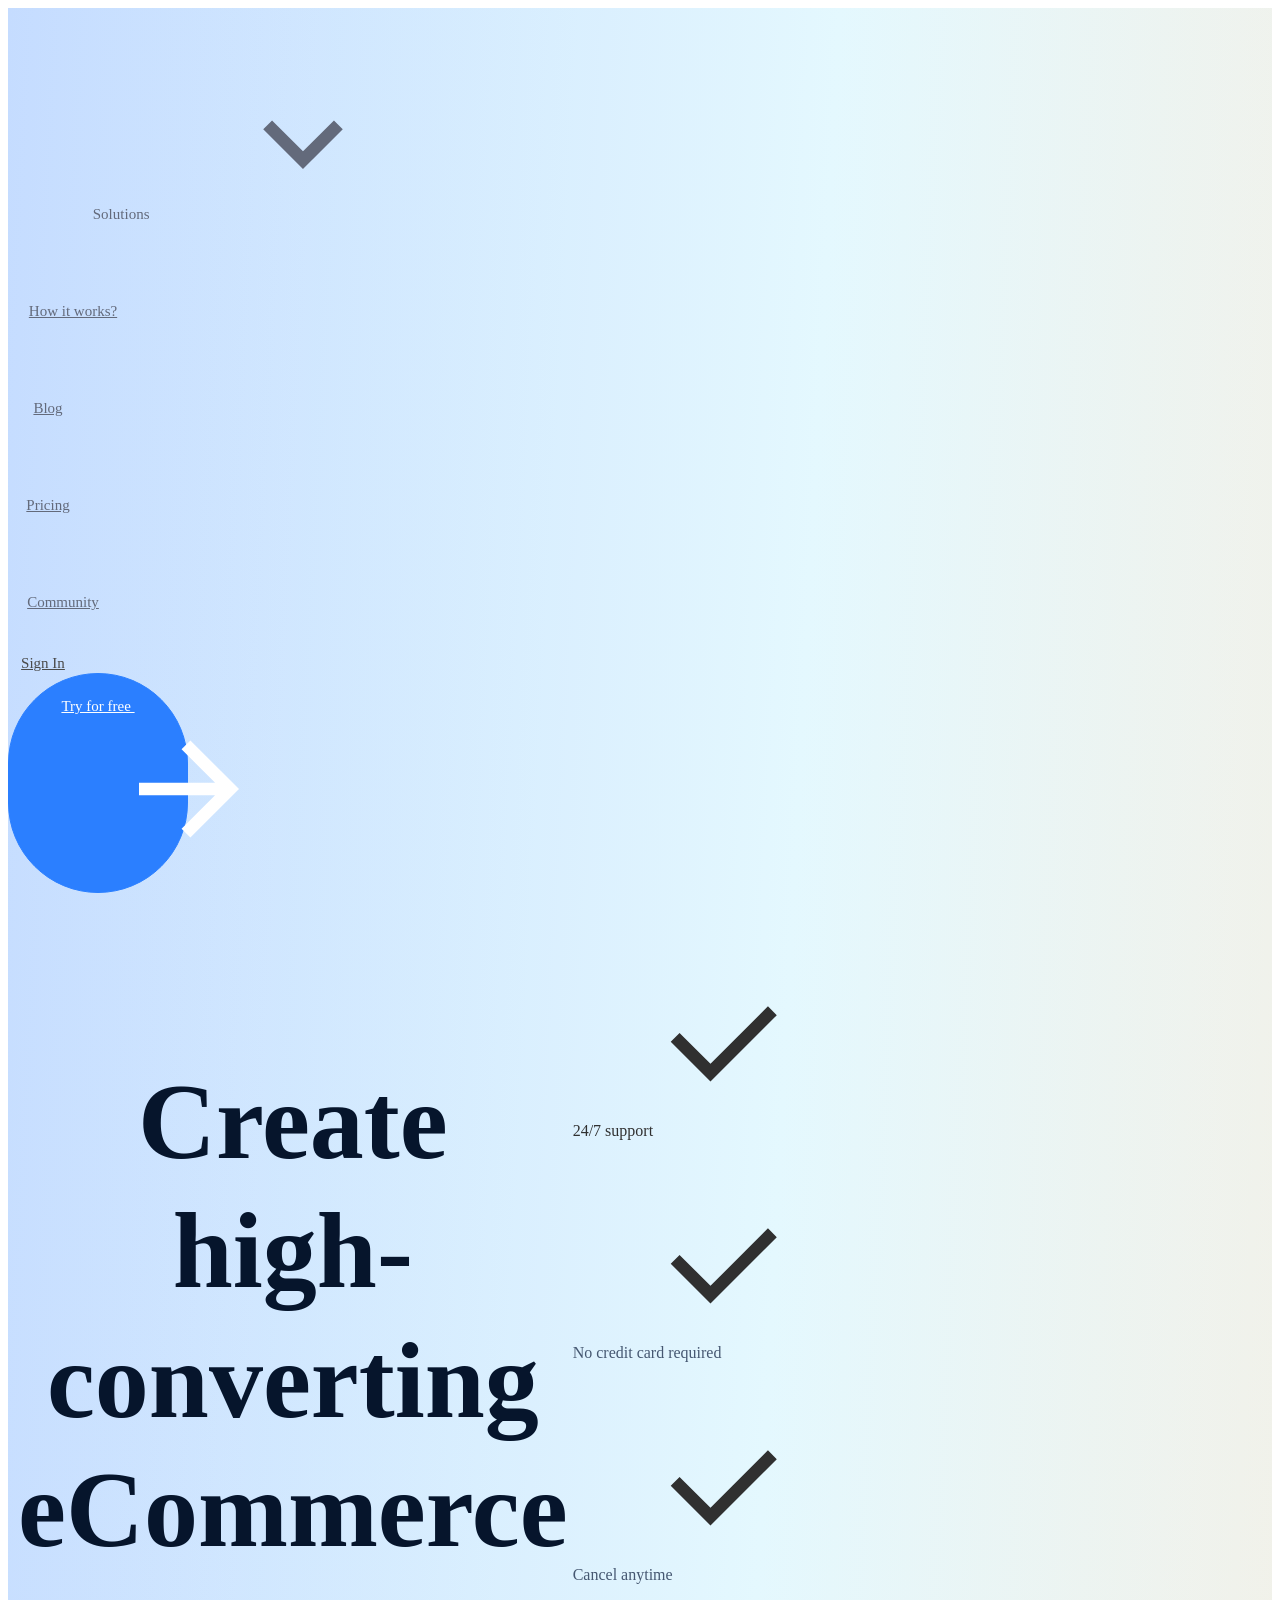
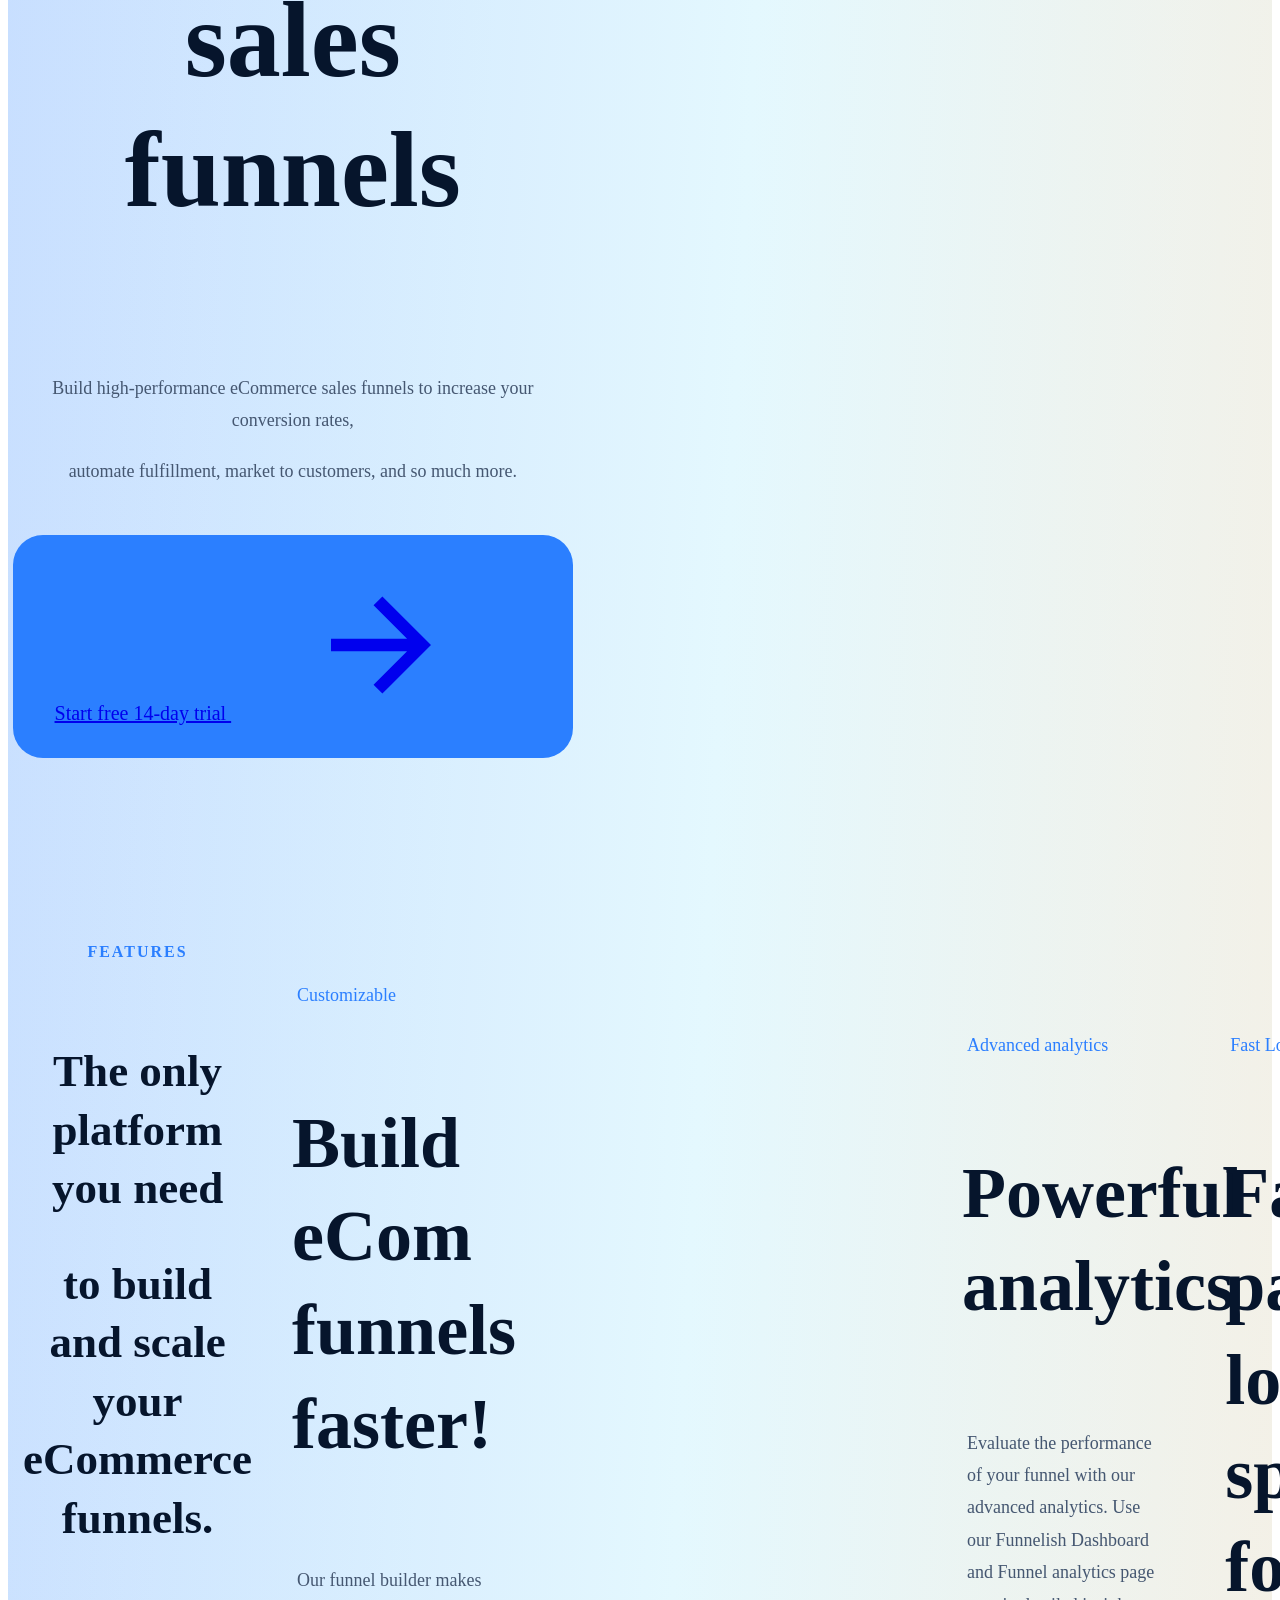
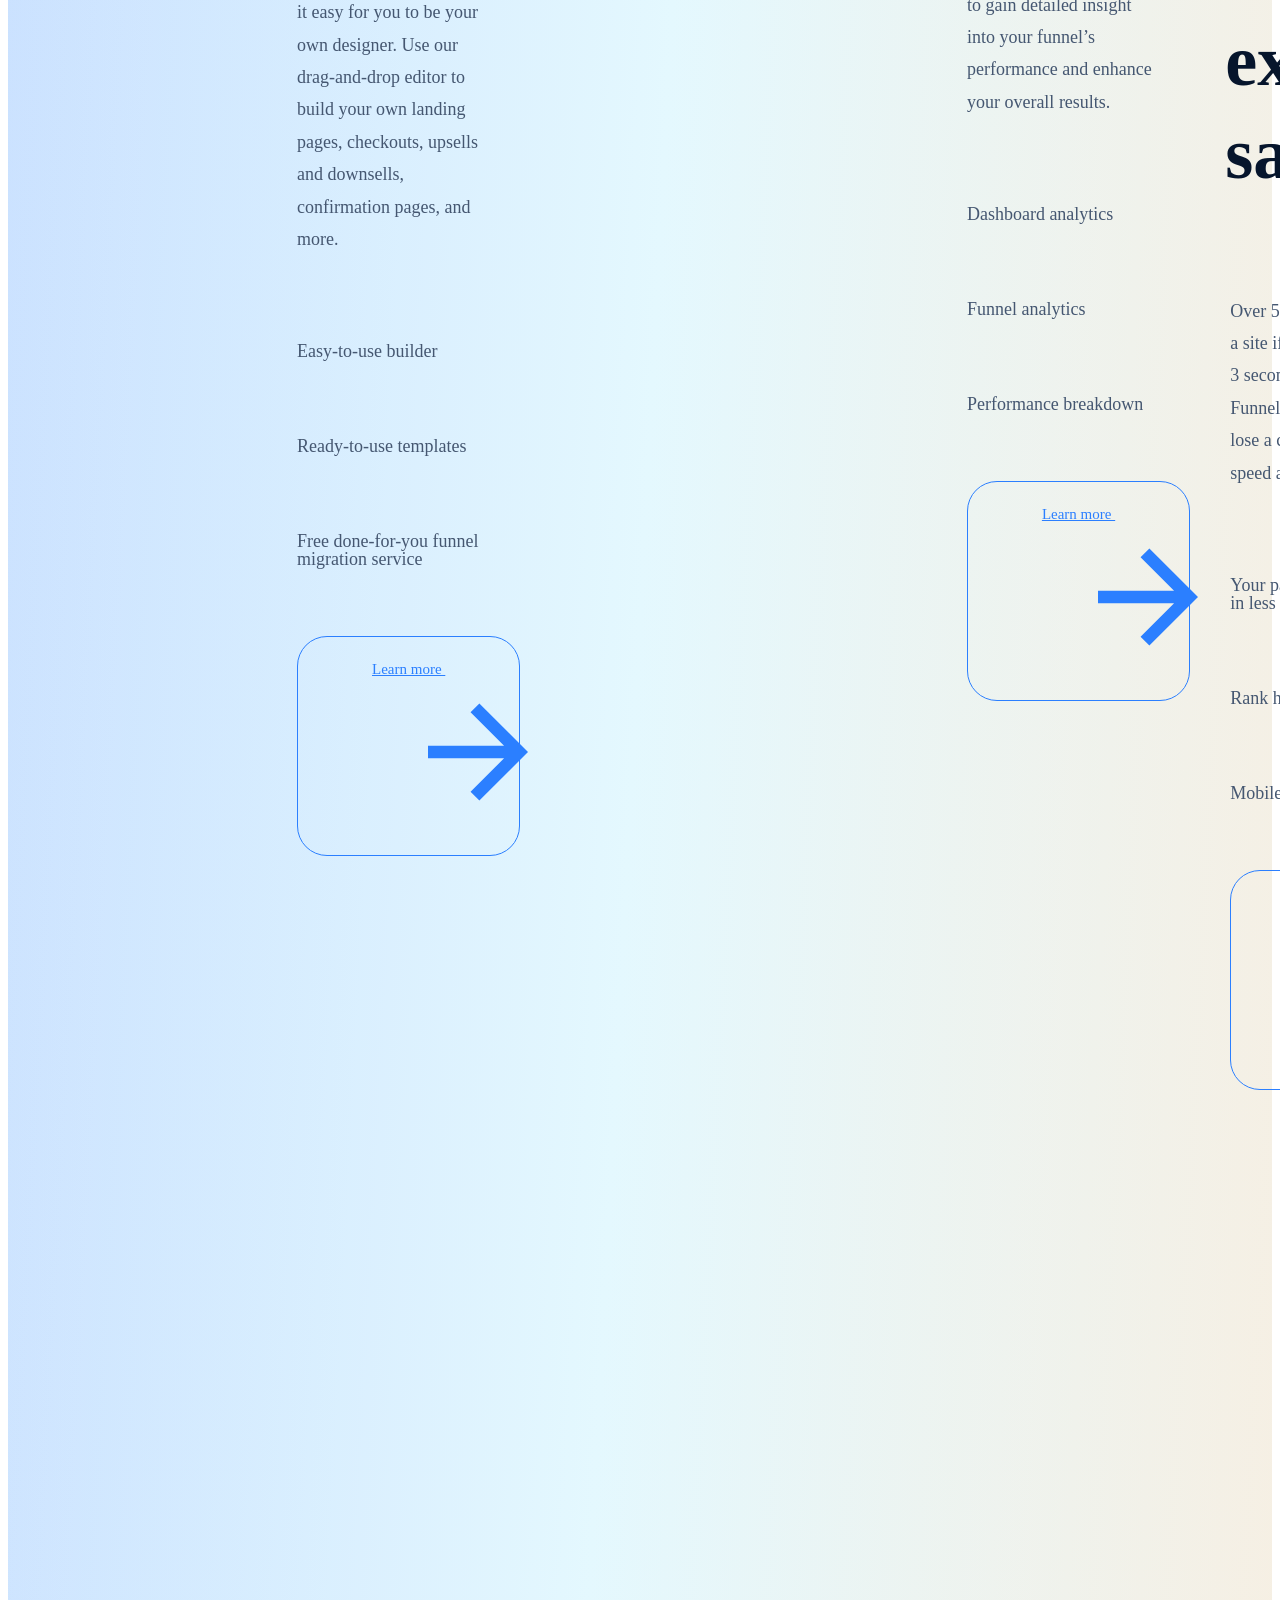
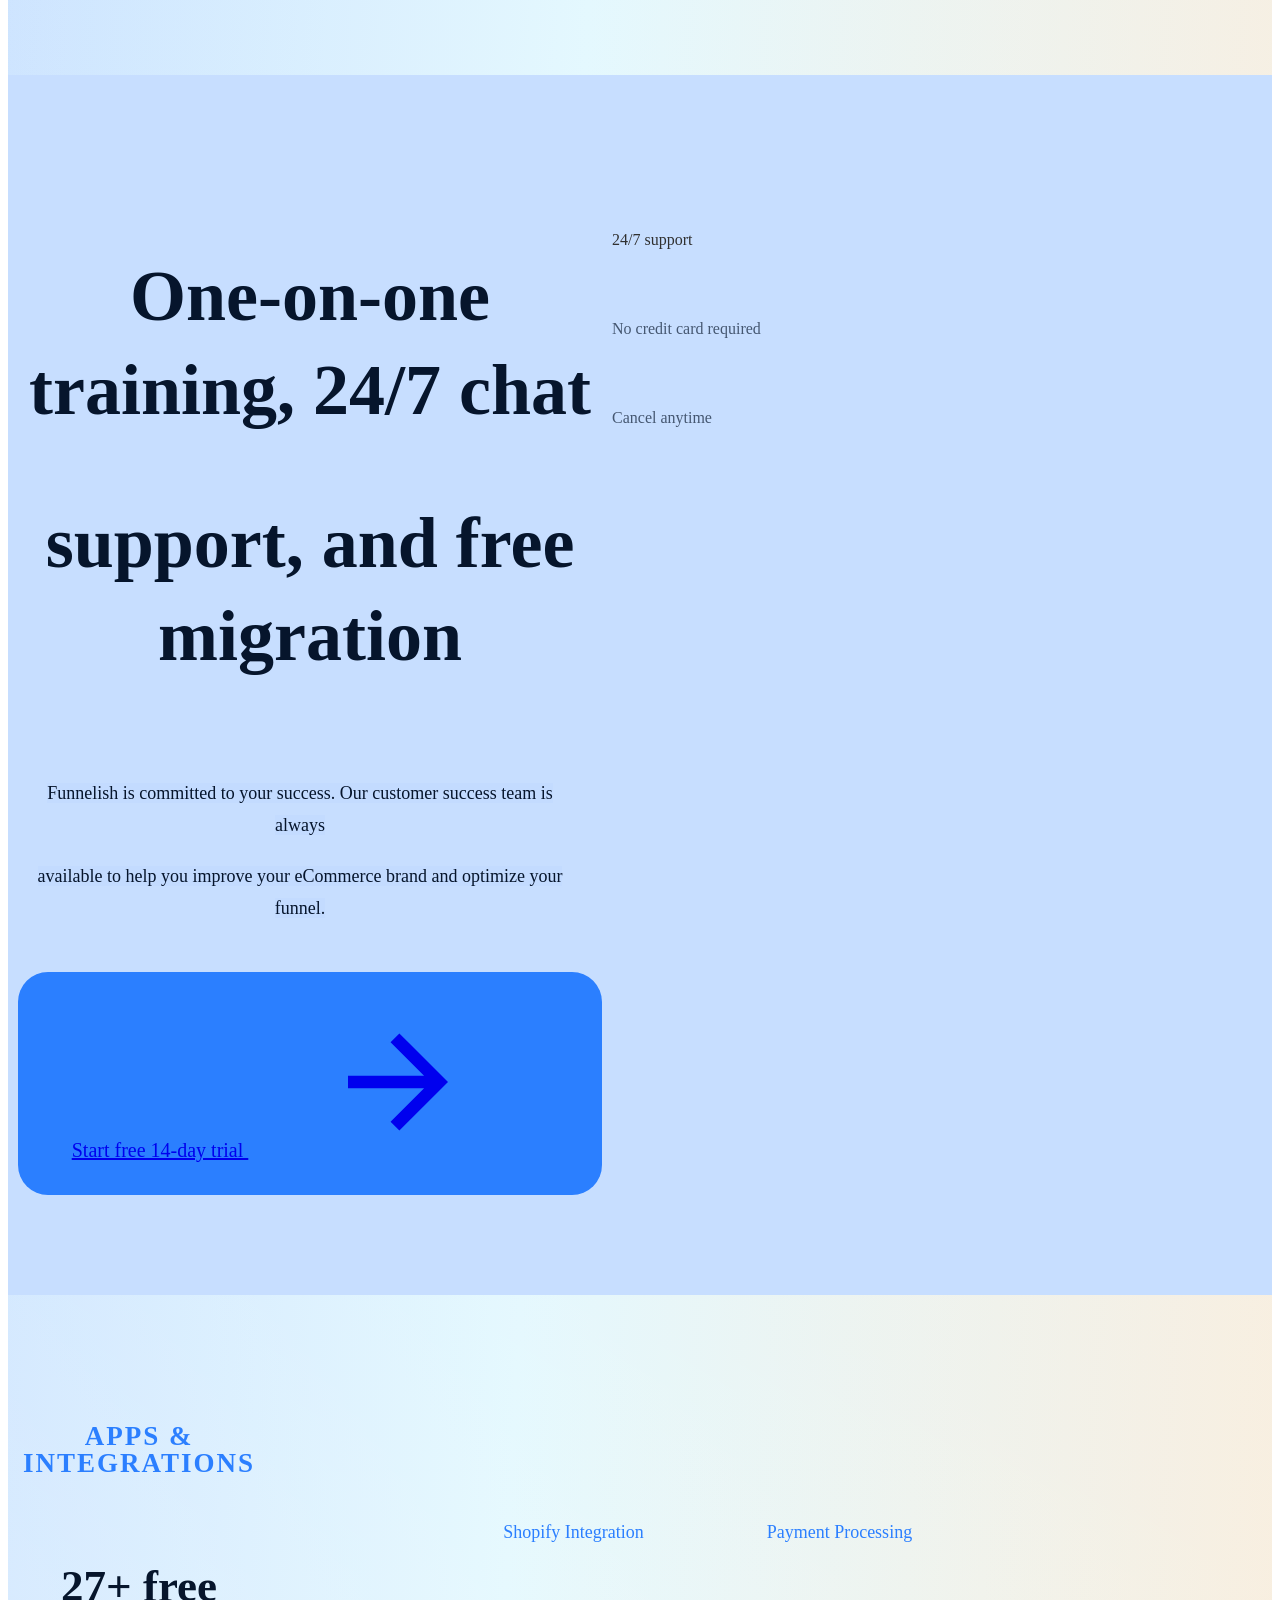
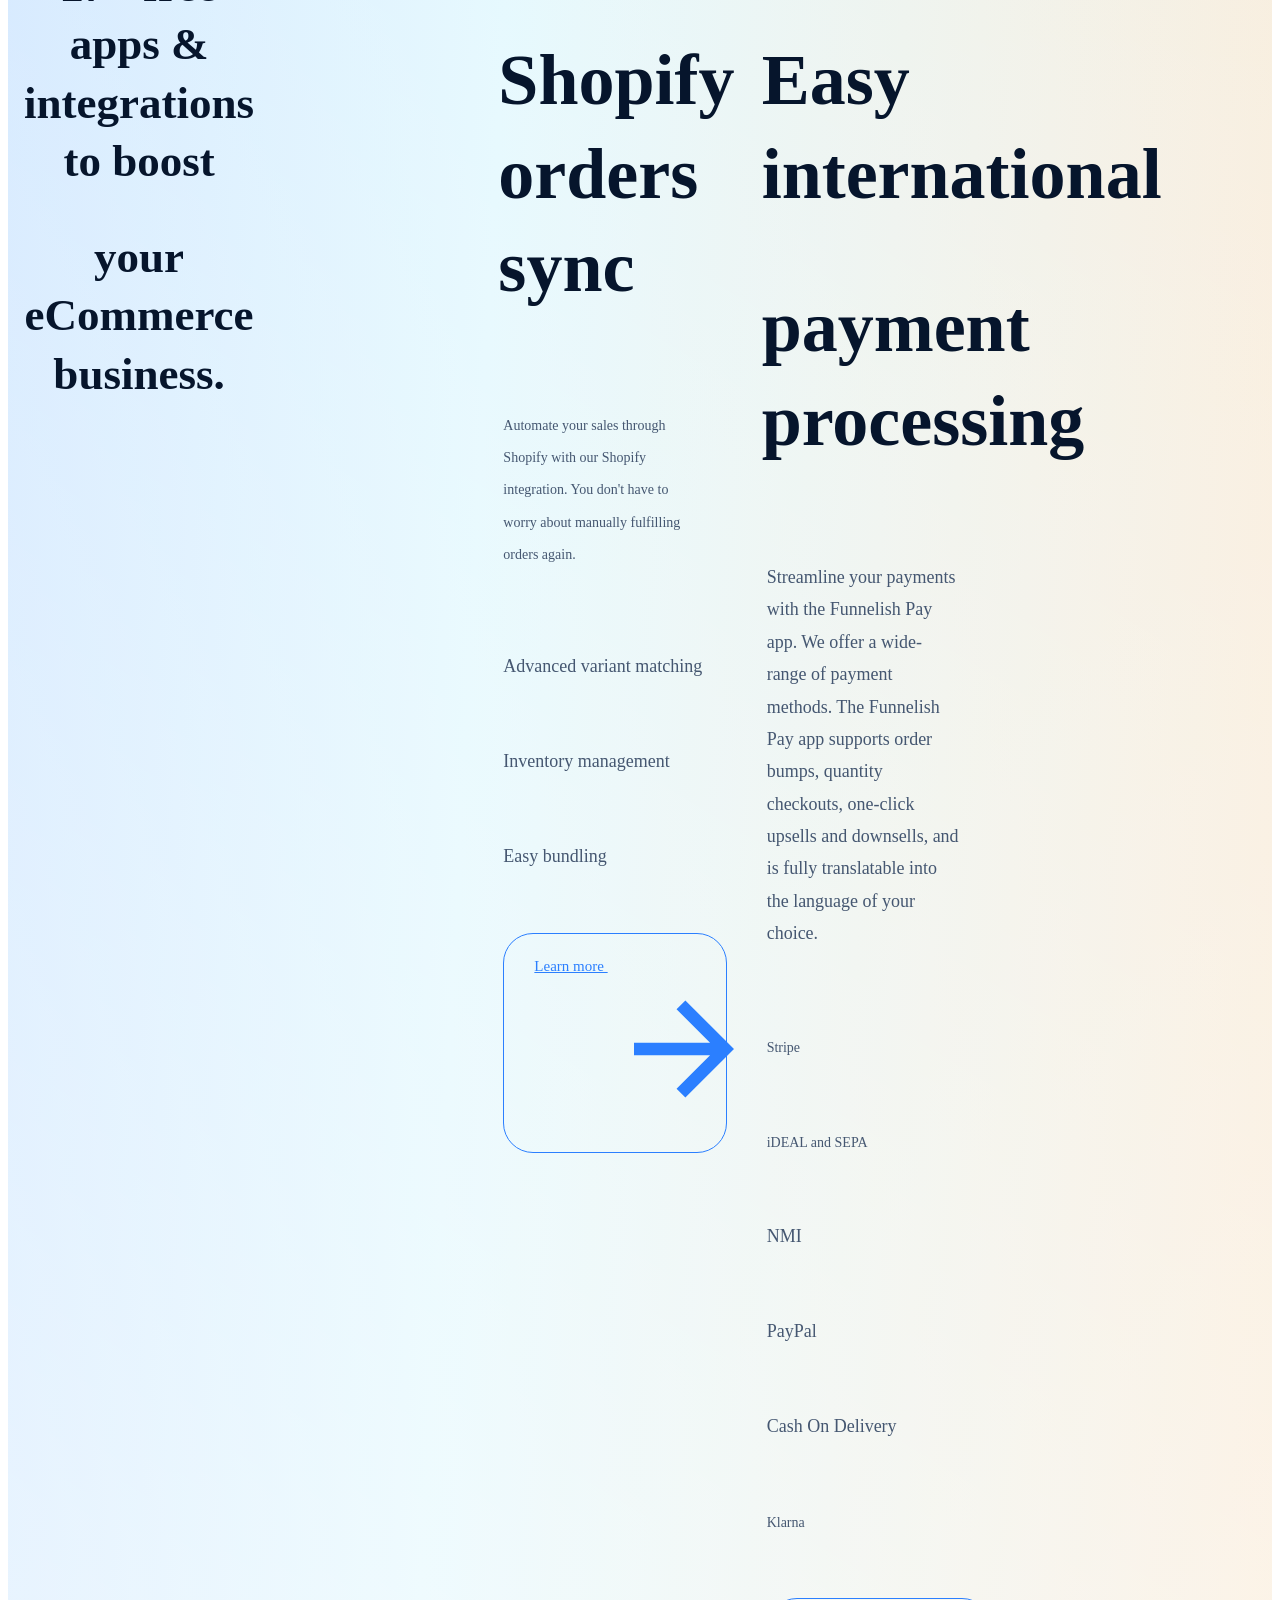
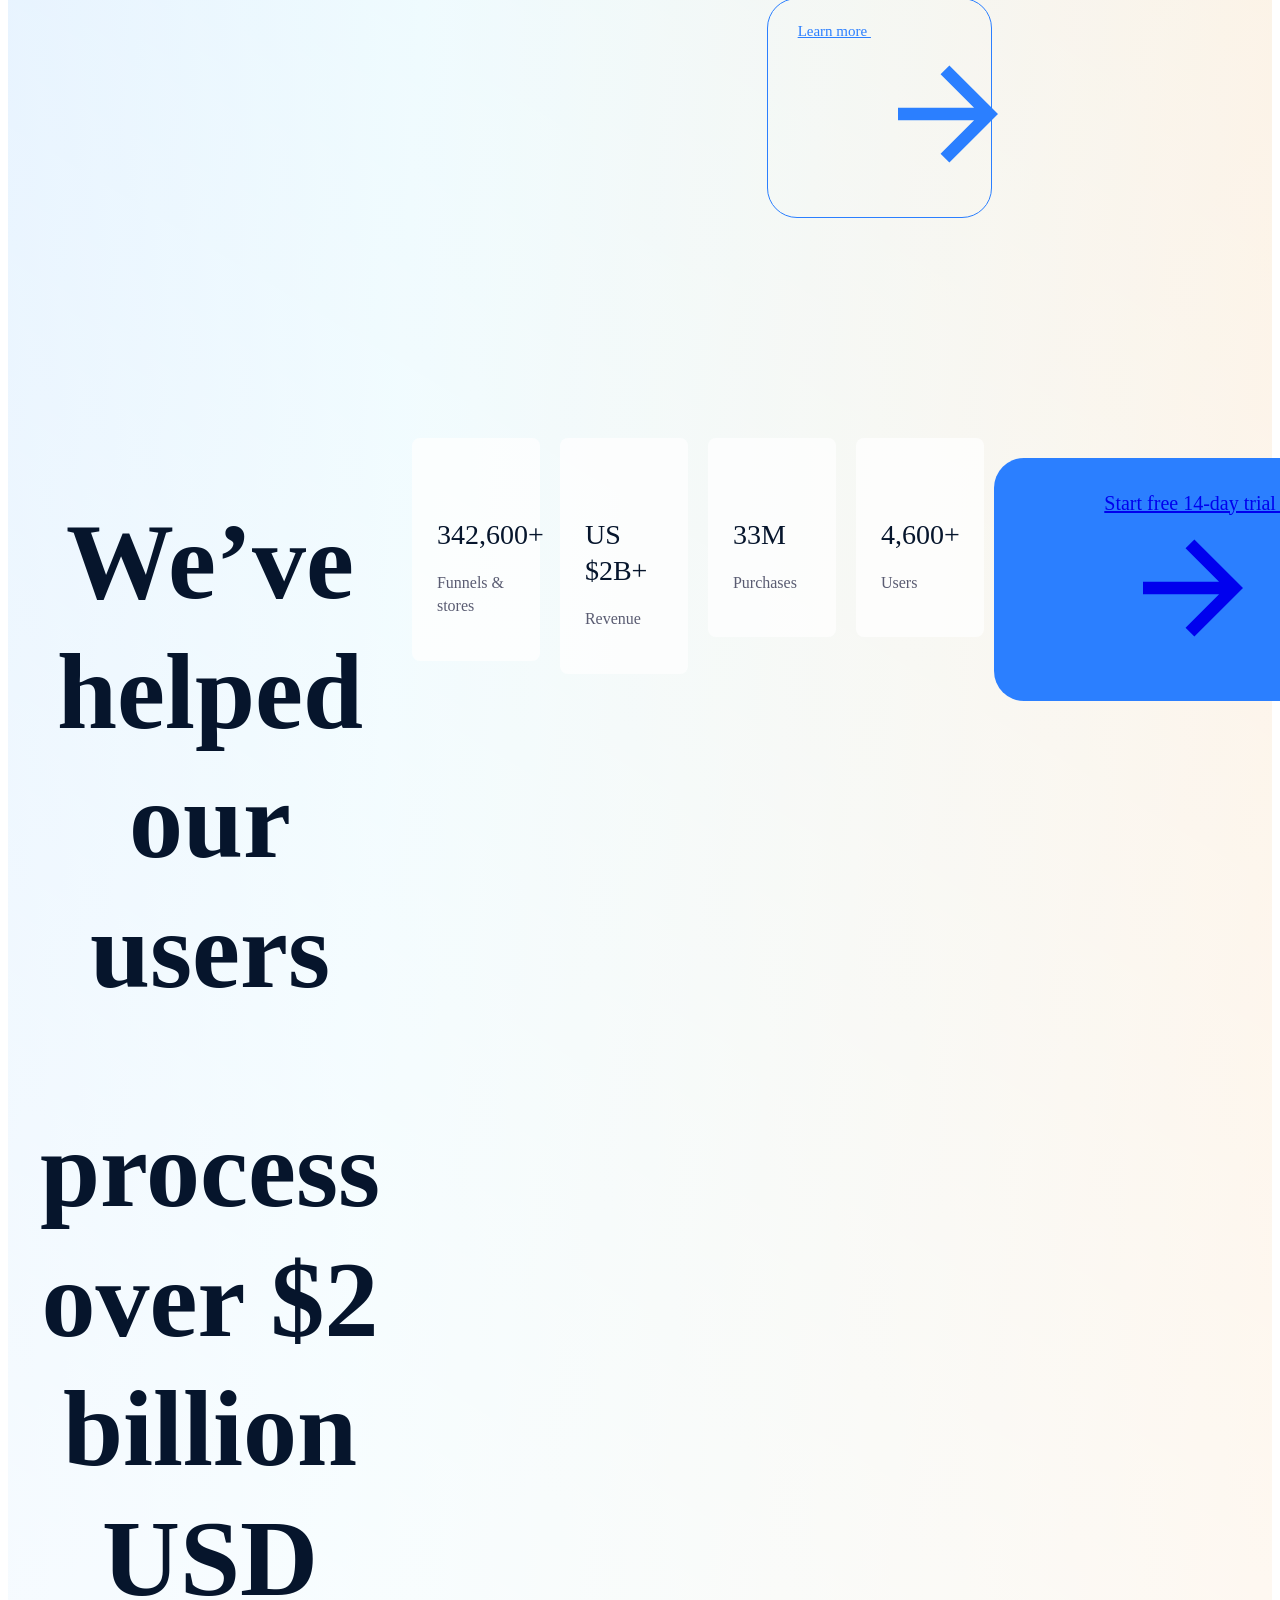
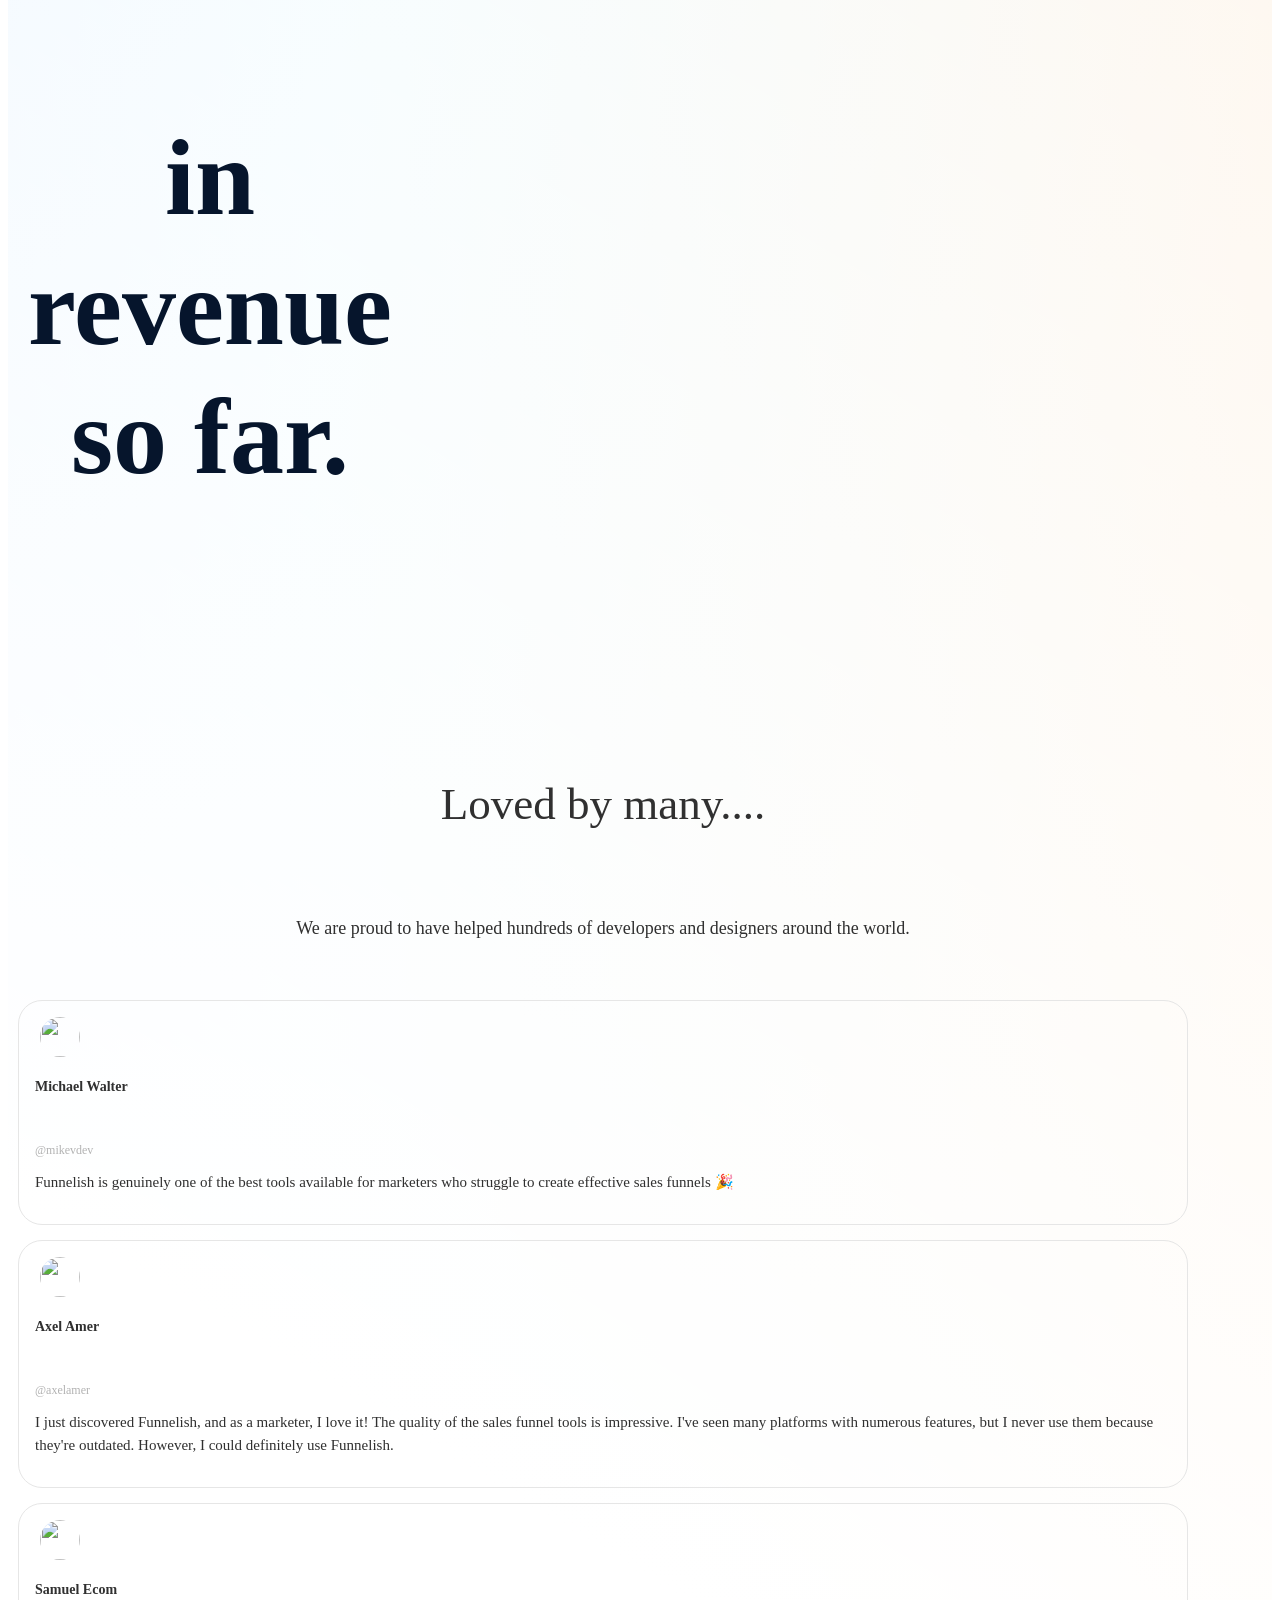
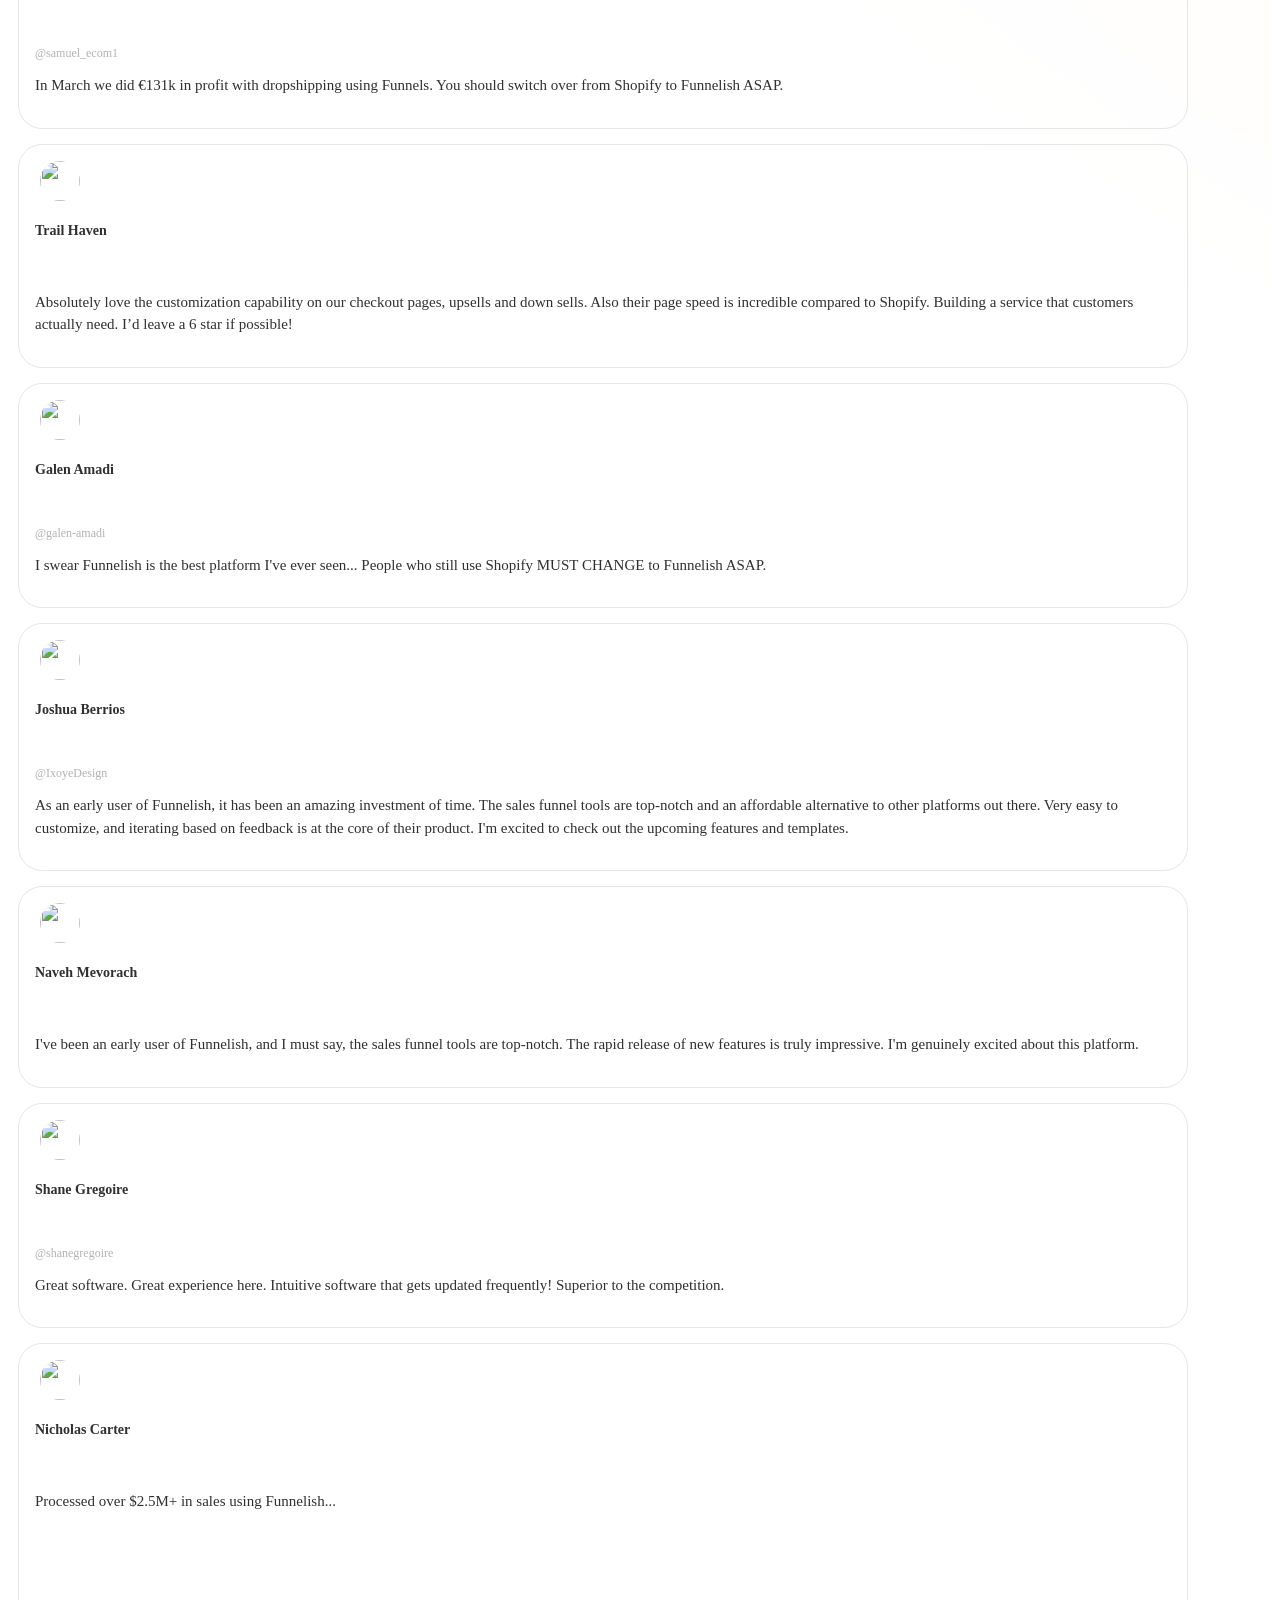
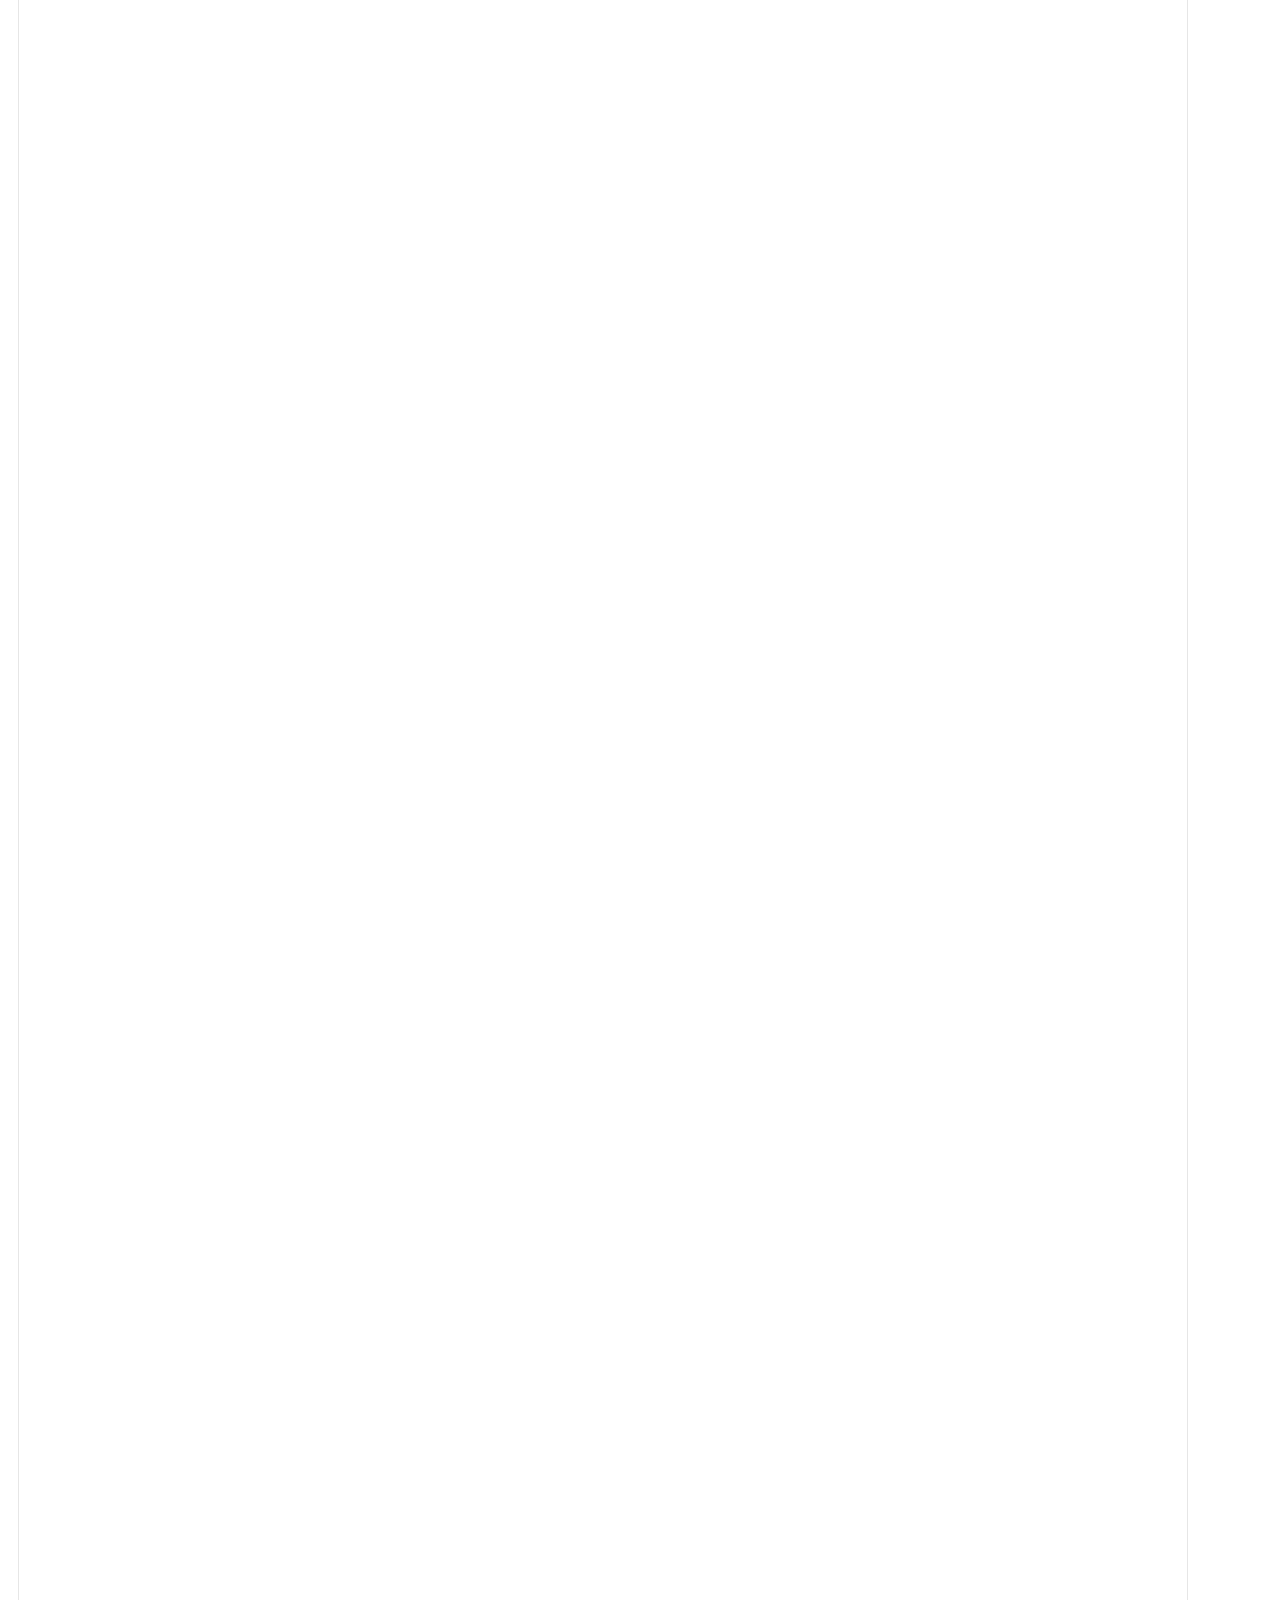
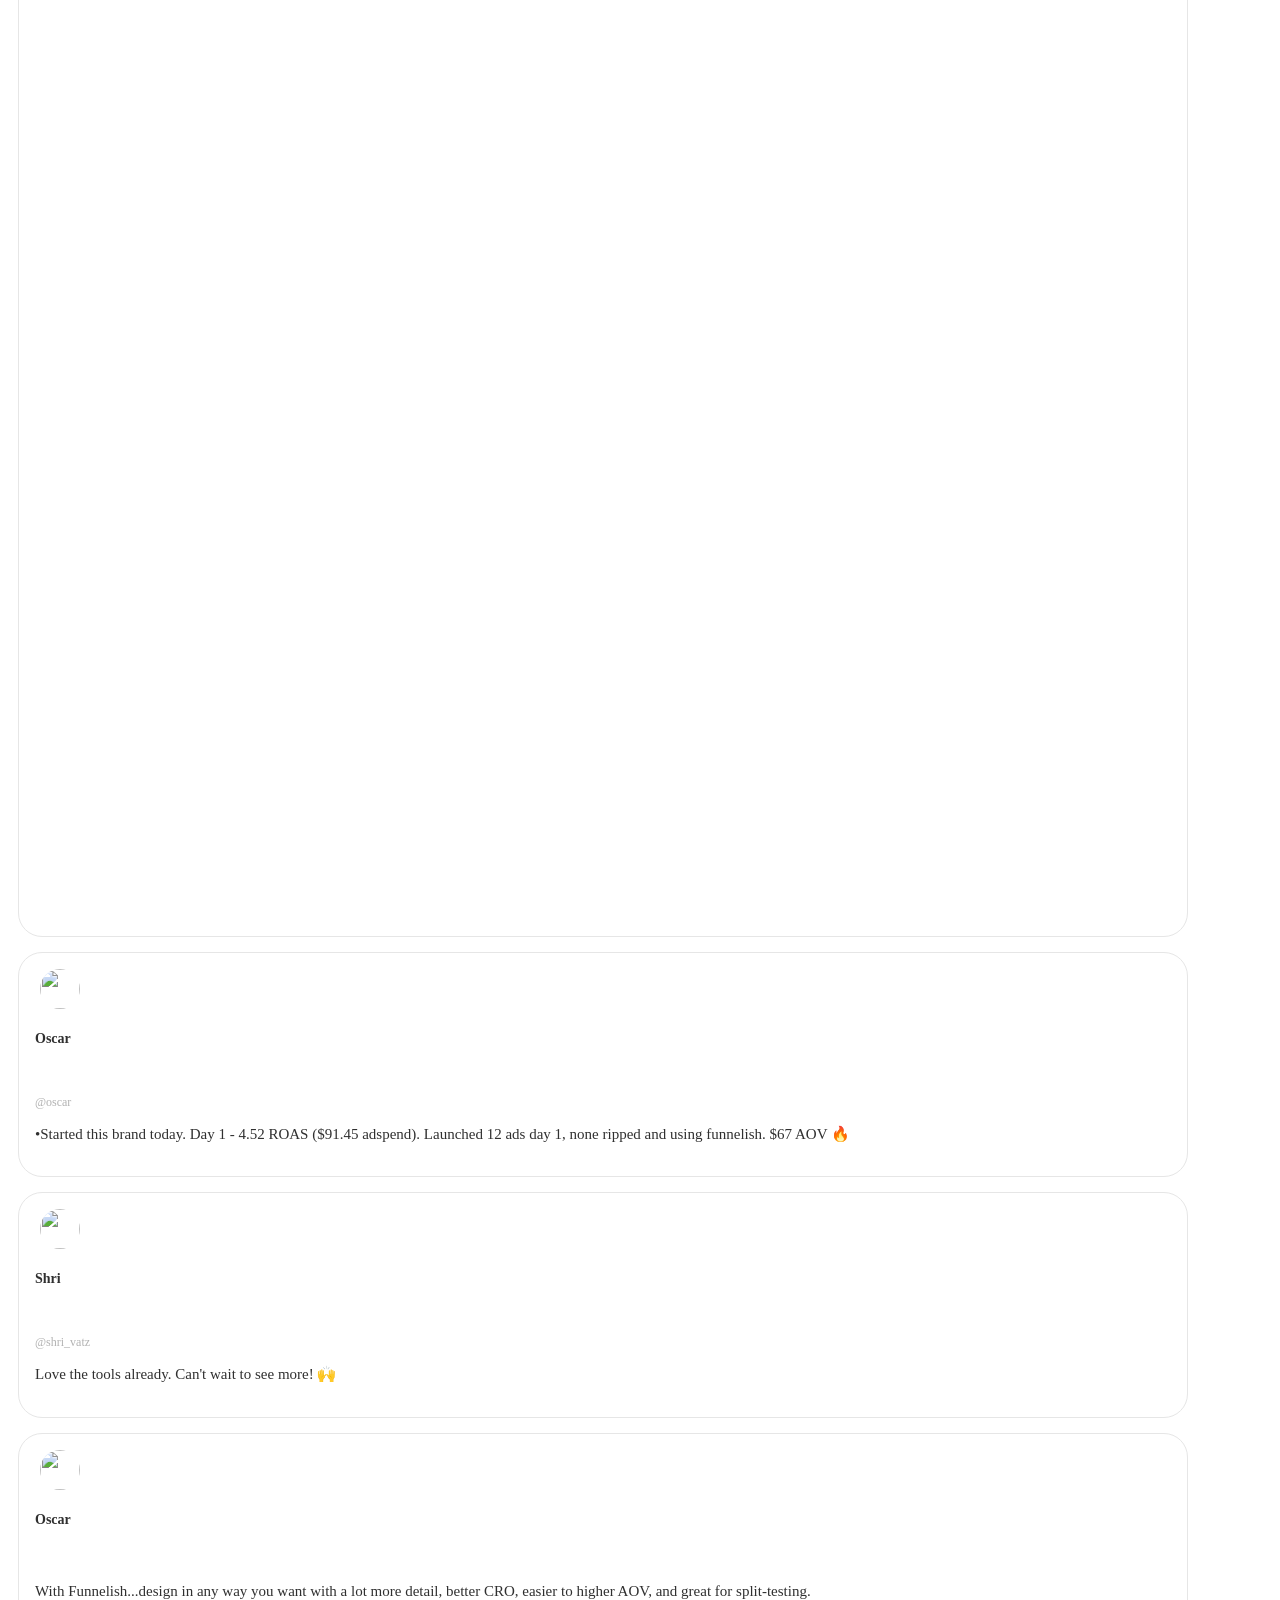
==== commit 34a9671b: "Update indexs.html" ====
--- a/indexs.html
+++ b/indexs.html
@@ -1,6600 +1,2715 @@
-<!DOCTYPE html>
-<html lang="en-US"><script src="chrome-extension://eppiocemhmnlbhjplcgkofciiegomcon/content/location/location.js" id="eppiocemhmnlbhjplcgkofciiegomcon"></script><script src="chrome-extension://eppiocemhmnlbhjplcgkofciiegomcon/libs/extend-native-history-api.js"></script><script src="chrome-extension://eppiocemhmnlbhjplcgkofciiegomcon/libs/requests.js"></script><head><meta http-equiv="Content-Type" content="text/html; charset=UTF-8"><script class="w-json-ld" type="application/ld+json" id="w-json-ldwistia_54">{"@context":"http://schema.org/","@id":"https://fast.wistia.net/embed/iframe/vzsm484mwa","@type":"VideoObject","duration":"PT1M4S","name":"funnelish-shopify","thumbnailUrl":"https://embed-ssl.wistia.com/deliveries/8c1d8487f1085347d3cf52a53dcdff30.jpg?image_crop_resized=960x540","embedUrl":"https://fast.wistia.net/embed/iframe/vzsm484mwa?wseektoaction=true","uploadDate":"2021-08-11T21:41:34.000Z","description":"a Yassine's first project video","contentUrl":"https://embed-ssl.wistia.com/deliveries/9feb3d5482a918a3965b303b6bcf117479a7ee6f.m3u8","potentialAction":{"@type":"SeekToAction","target":"https://funneliish.com/?wtime={seek_to_second_number}","startOffset-input":"required name=seek_to_second_number"}}</script>
+
+
+		<!DOCTYPE html>
+				
+			<html lang="en">
+				<head>
+					<meta charset="UTF-8">
+					<meta name="version" content="2.0">
+					<meta name="viewport" content="width=device-width, initial-scale=1.0">
+					<title>Funnelish – eCommerce Platform for High-Scalers</title>
+					<meta name="description" content="Power your Shopify, DTC, and Dropshipping business with Funnelish. The leading all-in-one platform to scale your eCommerce business profitably.">
+
+					<link rel="preconnect" href="https://fonts.gstatic.com" crossorigin>
+					<link rel="preconnect" href="https://img.funnelish.com" crossorigin>
+					
+					<link rel="preload" href="/core.min.js" as="script" >
+					<link rel="preload" href="/core.min.css" as="style" >
+
+					
+					<link rel="icon" href="https://img.funnelish.com/41871/0/1758256907-Version%203a%20dark%20stretch@3x.png?auto=webp&amp;fit=bounds&amp;width=40&amp;height=40">
+
+					
+					
+	<!-- custom fonts -->
 	
-			<title>Funnelish: High-performance eCommerce Sales Funnels</title>
-		<meta name="viewport" content="width=device-width, initial-scale=1">
-<meta name="robots" content="index, max-snippet:-1, max-image-preview:large, max-video-preview:-1, follow">
-	<style>img:is([sizes="auto" i], [sizes^="auto," i]) { contain-intrinsic-size: 3000px 1500px }</style>
-	<meta name="google" content="nositelinkssearchbox"><link rel="canonical" href="https://funneliish.com/">
-<meta name="description" content="My WordPress Blog"><script type="application/ld+json">{"@context":"https://schema.org","@type":"Organization","name":"","url":"https://funneliish.com","logo":"","description":"Funnelish: High-performance eCommerce Sales Funnels"}</script><meta property="og:url" content="https://funneliish.com"><meta property="og:site_name" content="Funnelish: High-performance eCommerce Sales Funnels"><meta property="og:locale" content="en_US"><meta property="og:type" content="website"><meta property="og:title" content="home"><meta property="og:description" content="My WordPress Blog"><meta name="twitter:card" content="summary"><meta name="twitter:locale" content="en_US"><meta name="twitter:type" content="website"><meta name="twitter:title" content="home"><meta name="twitter:description" content="My WordPress Blog"><meta name="twitter:url" content="https://funneliish.com"><meta name="twitter:site" content="@Funnelish: High-performance eCommerce Sales Funnels"><title>Funnelish: High-performance eCommerce Sales Funnels</title>
-<link rel="alternate" type="application/rss+xml" title="Funnelish: High-performance eCommerce Sales Funnels » Feed" href="https://funneliish.com/feed/">
-<link rel="alternate" type="application/rss+xml" title="Funnelish: High-performance eCommerce Sales Funnels » Comments Feed" href="https://funneliish.com/comments/feed/">
-<link rel="icon" type="image/x-icon" href="/logo.png">
-	<script>
-window._wpemojiSettings = {"baseUrl":"https:\/\/s.w.org\/images\/core\/emoji\/15.0.3\/72x72\/","ext":".png","svgUrl":"https:\/\/s.w.org\/images\/core\/emoji\/15.0.3\/svg\/","svgExt":".svg","source":{"concatemoji":"https:\/\/funneliish.com\/wp-includes\/js\/wp-emoji-release.min.js?ver=6.7.2"}};
-/*! This file is auto-generated */
-!function(i,n){var o,s,e;function c(e){try{var t={supportTests:e,timestamp:(new Date).valueOf()};sessionStorage.setItem(o,JSON.stringify(t))}catch(e){}}function p(e,t,n){e.clearRect(0,0,e.canvas.width,e.canvas.height),e.fillText(t,0,0);var t=new Uint32Array(e.getImageData(0,0,e.canvas.width,e.canvas.height).data),r=(e.clearRect(0,0,e.canvas.width,e.canvas.height),e.fillText(n,0,0),new Uint32Array(e.getImageData(0,0,e.canvas.width,e.canvas.height).data));return t.every(function(e,t){return e===r[t]})}function u(e,t,n){switch(t){case"flag":return n(e,"\ud83c\udff3\ufe0f\u200d\u26a7\ufe0f","\ud83c\udff3\ufe0f\u200b\u26a7\ufe0f")?!1:!n(e,"\ud83c\uddfa\ud83c\uddf3","\ud83c\uddfa\u200b\ud83c\uddf3")&&!n(e,"\ud83c\udff4\udb40\udc67\udb40\udc62\udb40\udc65\udb40\udc6e\udb40\udc67\udb40\udc7f","\ud83c\udff4\u200b\udb40\udc67\u200b\udb40\udc62\u200b\udb40\udc65\u200b\udb40\udc6e\u200b\udb40\udc67\u200b\udb40\udc7f");case"emoji":return!n(e,"\ud83d\udc26\u200d\u2b1b","\ud83d\udc26\u200b\u2b1b")}return!1}function f(e,t,n){var r="undefined"!=typeof WorkerGlobalScope&&self instanceof WorkerGlobalScope?new OffscreenCanvas(300,150):i.createElement("canvas"),a=r.getContext("2d",{willReadFrequently:!0}),o=(a.textBaseline="top",a.font="600 32px Arial",{});return e.forEach(function(e){o[e]=t(a,e,n)}),o}function t(e){var t=i.createElement("script");t.src=e,t.defer=!0,i.head.appendChild(t)}"undefined"!=typeof Promise&&(o="wpEmojiSettingsSupports",s=["flag","emoji"],n.supports={everything:!0,everythingExceptFlag:!0},e=new Promise(function(e){i.addEventListener("DOMContentLoaded",e,{once:!0})}),new Promise(function(t){var n=function(){try{var e=JSON.parse(sessionStorage.getItem(o));if("object"==typeof e&&"number"==typeof e.timestamp&&(new Date).valueOf()<e.timestamp+604800&&"object"==typeof e.supportTests)return e.supportTests}catch(e){}return null}();if(!n){if("undefined"!=typeof Worker&&"undefined"!=typeof OffscreenCanvas&&"undefined"!=typeof URL&&URL.createObjectURL&&"undefined"!=typeof Blob)try{var e="postMessage("+f.toString()+"("+[JSON.stringify(s),u.toString(),p.toString()].join(",")+"));",r=new Blob([e],{type:"text/javascript"}),a=new Worker(URL.createObjectURL(r),{name:"wpTestEmojiSupports"});return void(a.onmessage=function(e){c(n=e.data),a.terminate(),t(n)})}catch(e){}c(n=f(s,u,p))}t(n)}).then(function(e){for(var t in e)n.supports[t]=e[t],n.supports.everything=n.supports.everything&&n.supports[t],"flag"!==t&&(n.supports.everythingExceptFlag=n.supports.everythingExceptFlag&&n.supports[t]);n.supports.everythingExceptFlag=n.supports.everythingExceptFlag&&!n.supports.flag,n.DOMReady=!1,n.readyCallback=function(){n.DOMReady=!0}}).then(function(){return e}).then(function(){var e;n.supports.everything||(n.readyCallback(),(e=n.source||{}).concatemoji?t(e.concatemoji):e.wpemoji&&e.twemoji&&(t(e.twemoji),t(e.wpemoji)))}))}((window,document),window._wpemojiSettings);
-</script>
-<style id="wp-emoji-styles-inline-css">
-
-	img.wp-smiley, img.emoji {
-		display: inline !important;
-		border: none !important;
-		box-shadow: none !important;
-		height: 1em !important;
-		width: 1em !important;
-		margin: 0 0.07em !important;
-		vertical-align: -0.1em !important;
-		background: none !important;
-		padding: 0 !important;
-	}
-</style>
-<style id="wp-block-library-inline-css">
-:root{--wp-admin-theme-color:#007cba;--wp-admin-theme-color--rgb:0,124,186;--wp-admin-theme-color-darker-10:#006ba1;--wp-admin-theme-color-darker-10--rgb:0,107,161;--wp-admin-theme-color-darker-20:#005a87;--wp-admin-theme-color-darker-20--rgb:0,90,135;--wp-admin-border-width-focus:2px;--wp-block-synced-color:#7a00df;--wp-block-synced-color--rgb:122,0,223;--wp-bound-block-color:var(--wp-block-synced-color)}@media (min-resolution:192dpi){:root{--wp-admin-border-width-focus:1.5px}}.wp-element-button{cursor:pointer}:root{--wp--preset--font-size--normal:16px;--wp--preset--font-size--huge:42px}:root .has-very-light-gray-background-color{background-color:#eee}:root .has-very-dark-gray-background-color{background-color:#313131}:root .has-very-light-gray-color{color:#eee}:root .has-very-dark-gray-color{color:#313131}:root .has-vivid-green-cyan-to-vivid-cyan-blue-gradient-background{background:linear-gradient(135deg,#00d084,#0693e3)}:root .has-purple-crush-gradient-background{background:linear-gradient(135deg,#34e2e4,#4721fb 50%,#ab1dfe)}:root .has-hazy-dawn-gradient-background{background:linear-gradient(135deg,#faaca8,#dad0ec)}:root .has-subdued-olive-gradient-background{background:linear-gradient(135deg,#fafae1,#67a671)}:root .has-atomic-cream-gradient-background{background:linear-gradient(135deg,#fdd79a,#004a59)}:root .has-nightshade-gradient-background{background:linear-gradient(135deg,#330968,#31cdcf)}:root .has-midnight-gradient-background{background:linear-gradient(135deg,#020381,#2874fc)}.has-regular-font-size{font-size:1em}.has-larger-font-size{font-size:2.625em}.has-normal-font-size{font-size:var(--wp--preset--font-size--normal)}.has-huge-font-size{font-size:var(--wp--preset--font-size--huge)}.has-text-align-center{text-align:center}.has-text-align-left{text-align:left}.has-text-align-right{text-align:right}#end-resizable-editor-section{display:none}.aligncenter{clear:both}.items-justified-left{justify-content:flex-start}.items-justified-center{justify-content:center}.items-justified-right{justify-content:flex-end}.items-justified-space-between{justify-content:space-between}.screen-reader-text{border:0;clip:rect(1px,1px,1px,1px);clip-path:inset(50%);height:1px;margin:-1px;overflow:hidden;padding:0;position:absolute;width:1px;word-wrap:normal!important}.screen-reader-text:focus{background-color:#ddd;clip:auto!important;clip-path:none;color:#444;display:block;font-size:1em;height:auto;left:5px;line-height:normal;padding:15px 23px 14px;text-decoration:none;top:5px;width:auto;z-index:100000}html :where(.has-border-color){border-style:solid}html :where([style*=border-top-color]){border-top-style:solid}html :where([style*=border-right-color]){border-right-style:solid}html :where([style*=border-bottom-color]){border-bottom-style:solid}html :where([style*=border-left-color]){border-left-style:solid}html :where([style*=border-width]){border-style:solid}html :where([style*=border-top-width]){border-top-style:solid}html :where([style*=border-right-width]){border-right-style:solid}html :where([style*=border-bottom-width]){border-bottom-style:solid}html :where([style*=border-left-width]){border-left-style:solid}html :where(img[class*=wp-image-]){height:auto;max-width:100%}:where(figure){margin:0 0 1em}html :where(.is-position-sticky){--wp-admin--admin-bar--position-offset:var(--wp-admin--admin-bar--height,0px)}@media screen and (max-width:600px){html :where(.is-position-sticky){--wp-admin--admin-bar--position-offset:0px}}
-</style>
-<style id="global-styles-inline-css">
-:root{--wp--preset--aspect-ratio--square: 1;--wp--preset--aspect-ratio--4-3: 4/3;--wp--preset--aspect-ratio--3-4: 3/4;--wp--preset--aspect-ratio--3-2: 3/2;--wp--preset--aspect-ratio--2-3: 2/3;--wp--preset--aspect-ratio--16-9: 16/9;--wp--preset--aspect-ratio--9-16: 9/16;--wp--preset--color--black: #000000;--wp--preset--color--cyan-bluish-gray: #abb8c3;--wp--preset--color--white: #ffffff;--wp--preset--color--pale-pink: #f78da7;--wp--preset--color--vivid-red: #cf2e2e;--wp--preset--color--luminous-vivid-orange: #ff6900;--wp--preset--color--luminous-vivid-amber: #fcb900;--wp--preset--color--light-green-cyan: #7bdcb5;--wp--preset--color--vivid-green-cyan: #00d084;--wp--preset--color--pale-cyan-blue: #8ed1fc;--wp--preset--color--vivid-cyan-blue: #0693e3;--wp--preset--color--vivid-purple: #9b51e0;--wp--preset--color--base: #FFFFFF;--wp--preset--color--contrast: #111111;--wp--preset--color--accent-1: #FFEE58;--wp--preset--color--accent-2: #F6CFF4;--wp--preset--color--accent-3: #503AA8;--wp--preset--color--accent-4: #686868;--wp--preset--color--accent-5: #FBFAF3;--wp--preset--color--accent-6: color-mix(in srgb, currentColor 20%, transparent);--wp--preset--gradient--vivid-cyan-blue-to-vivid-purple: linear-gradient(135deg,rgba(6,147,227,1) 0%,rgb(155,81,224) 100%);--wp--preset--gradient--light-green-cyan-to-vivid-green-cyan: linear-gradient(135deg,rgb(122,220,180) 0%,rgb(0,208,130) 100%);--wp--preset--gradient--luminous-vivid-amber-to-luminous-vivid-orange: linear-gradient(135deg,rgba(252,185,0,1) 0%,rgba(255,105,0,1) 100%);--wp--preset--gradient--luminous-vivid-orange-to-vivid-red: linear-gradient(135deg,rgba(255,105,0,1) 0%,rgb(207,46,46) 100%);--wp--preset--gradient--very-light-gray-to-cyan-bluish-gray: linear-gradient(135deg,rgb(238,238,238) 0%,rgb(169,184,195) 100%);--wp--preset--gradient--cool-to-warm-spectrum: linear-gradient(135deg,rgb(74,234,220) 0%,rgb(151,120,209) 20%,rgb(207,42,186) 40%,rgb(238,44,130) 60%,rgb(251,105,98) 80%,rgb(254,248,76) 100%);--wp--preset--gradient--blush-light-purple: linear-gradient(135deg,rgb(255,206,236) 0%,rgb(152,150,240) 100%);--wp--preset--gradient--blush-bordeaux: linear-gradient(135deg,rgb(254,205,165) 0%,rgb(254,45,45) 50%,rgb(107,0,62) 100%);--wp--preset--gradient--luminous-dusk: linear-gradient(135deg,rgb(255,203,112) 0%,rgb(199,81,192) 50%,rgb(65,88,208) 100%);--wp--preset--gradient--pale-ocean: linear-gradient(135deg,rgb(255,245,203) 0%,rgb(182,227,212) 50%,rgb(51,167,181) 100%);--wp--preset--gradient--electric-grass: linear-gradient(135deg,rgb(202,248,128) 0%,rgb(113,206,126) 100%);--wp--preset--gradient--midnight: linear-gradient(135deg,rgb(2,3,129) 0%,rgb(40,116,252) 100%);--wp--preset--font-size--small: 0.875rem;--wp--preset--font-size--medium: clamp(1rem, 1rem + ((1vw - 0.2rem) * 0.196), 1.125rem);--wp--preset--font-size--large: clamp(1.125rem, 1.125rem + ((1vw - 0.2rem) * 0.392), 1.375rem);--wp--preset--font-size--x-large: clamp(1.75rem, 1.75rem + ((1vw - 0.2rem) * 0.392), 2rem);--wp--preset--font-size--xx-large: clamp(2.15rem, 2.15rem + ((1vw - 0.2rem) * 1.333), 3rem);--wp--preset--font-family--manrope: Manrope, sans-serif;--wp--preset--font-family--fira-code: "Fira Code", monospace;--wp--preset--spacing--20: 10px;--wp--preset--spacing--30: 20px;--wp--preset--spacing--40: 30px;--wp--preset--spacing--50: clamp(30px, 5vw, 50px);--wp--preset--spacing--60: clamp(30px, 7vw, 70px);--wp--preset--spacing--70: clamp(50px, 7vw, 90px);--wp--preset--spacing--80: clamp(70px, 10vw, 140px);--wp--preset--shadow--natural: 6px 6px 9px rgba(0, 0, 0, 0.2);--wp--preset--shadow--deep: 12px 12px 50px rgba(0, 0, 0, 0.4);--wp--preset--shadow--sharp: 6px 6px 0px rgba(0, 0, 0, 0.2);--wp--preset--shadow--outlined: 6px 6px 0px -3px rgba(255, 255, 255, 1), 6px 6px rgba(0, 0, 0, 1);--wp--preset--shadow--crisp: 6px 6px 0px rgba(0, 0, 0, 1);}:root { --wp--style--global--content-size: 645px;--wp--style--global--wide-size: 1340px; }:where(body) { margin: 0; }.wp-site-blocks { padding-top: var(--wp--style--root--padding-top); padding-bottom: var(--wp--style--root--padding-bottom); }.has-global-padding { padding-right: var(--wp--style--root--padding-right); padding-left: var(--wp--style--root--padding-left); }.has-global-padding > .alignfull { margin-right: calc(var(--wp--style--root--padding-right) * -1); margin-left: calc(var(--wp--style--root--padding-left) * -1); }.has-global-padding :where(:not(.alignfull.is-layout-flow) > .has-global-padding:not(.wp-block-block, .alignfull)) { padding-right: 0; padding-left: 0; }.has-global-padding :where(:not(.alignfull.is-layout-flow) > .has-global-padding:not(.wp-block-block, .alignfull)) > .alignfull { margin-left: 0; margin-right: 0; }.wp-site-blocks > .alignleft { float: left; margin-right: 2em; }.wp-site-blocks > .alignright { float: right; margin-left: 2em; }.wp-site-blocks > .aligncenter { justify-content: center; margin-left: auto; margin-right: auto; }:where(.wp-site-blocks) > * { margin-block-start: 1.2rem; margin-block-end: 0; }:where(.wp-site-blocks) > :first-child { margin-block-start: 0; }:where(.wp-site-blocks) > :last-child { margin-block-end: 0; }:root { --wp--style--block-gap: 1.2rem; }:root :where(.is-layout-flow) > :first-child{margin-block-start: 0;}:root :where(.is-layout-flow) > :last-child{margin-block-end: 0;}:root :where(.is-layout-flow) > *{margin-block-start: 1.2rem;margin-block-end: 0;}:root :where(.is-layout-constrained) > :first-child{margin-block-start: 0;}:root :where(.is-layout-constrained) > :last-child{margin-block-end: 0;}:root :where(.is-layout-constrained) > *{margin-block-start: 1.2rem;margin-block-end: 0;}:root :where(.is-layout-flex){gap: 1.2rem;}:root :where(.is-layout-grid){gap: 1.2rem;}.is-layout-flow > .alignleft{float: left;margin-inline-start: 0;margin-inline-end: 2em;}.is-layout-flow > .alignright{float: right;margin-inline-start: 2em;margin-inline-end: 0;}.is-layout-flow > .aligncenter{margin-left: auto !important;margin-right: auto !important;}.is-layout-constrained > .alignleft{float: left;margin-inline-start: 0;margin-inline-end: 2em;}.is-layout-constrained > .alignright{float: right;margin-inline-start: 2em;margin-inline-end: 0;}.is-layout-constrained > .aligncenter{margin-left: auto !important;margin-right: auto !important;}.is-layout-constrained > :where(:not(.alignleft):not(.alignright):not(.alignfull)){max-width: var(--wp--style--global--content-size);margin-left: auto !important;margin-right: auto !important;}.is-layout-constrained > .alignwide{max-width: var(--wp--style--global--wide-size);}body .is-layout-flex{display: flex;}.is-layout-flex{flex-wrap: wrap;align-items: center;}.is-layout-flex > :is(*, div){margin: 0;}body .is-layout-grid{display: grid;}.is-layout-grid > :is(*, div){margin: 0;}body{background-color: var(--wp--preset--color--base);color: var(--wp--preset--color--contrast);font-family: var(--wp--preset--font-family--manrope);font-size: var(--wp--preset--font-size--large);font-weight: 300;letter-spacing: -0.1px;line-height: 1.4;--wp--style--root--padding-top: 0px;--wp--style--root--padding-right: var(--wp--preset--spacing--50);--wp--style--root--padding-bottom: 0px;--wp--style--root--padding-left: var(--wp--preset--spacing--50);}a:where(:not(.wp-element-button)){color: currentColor;text-decoration: underline;}:root :where(a:where(:not(.wp-element-button)):hover){text-decoration: none;}h1, h2, h3, h4, h5, h6{font-weight: 400;letter-spacing: -0.1px;line-height: 1.125;}h1{font-size: var(--wp--preset--font-size--xx-large);}h2{font-size: var(--wp--preset--font-size--x-large);}h3{font-size: var(--wp--preset--font-size--large);}h4{font-size: var(--wp--preset--font-size--medium);}h5{font-size: var(--wp--preset--font-size--small);letter-spacing: 0.5px;}h6{font-size: var(--wp--preset--font-size--small);font-weight: 700;letter-spacing: 1.4px;text-transform: uppercase;}:root :where(.wp-element-button, .wp-block-button__link){background-color: var(--wp--preset--color--contrast);border-width: 0;color: var(--wp--preset--color--base);font-family: inherit;font-size: var(--wp--preset--font-size--medium);line-height: inherit;padding-top: 1rem;padding-right: 2.25rem;padding-bottom: 1rem;padding-left: 2.25rem;text-decoration: none;}:root :where(.wp-element-button:hover, .wp-block-button__link:hover){background-color: color-mix(in srgb, var(--wp--preset--color--contrast) 85%, transparent);border-color: transparent;color: var(--wp--preset--color--base);}:root :where(.wp-element-button:focus, .wp-block-button__link:focus){outline-color: var(--wp--preset--color--accent-4);outline-offset: 2px;}:root :where(.wp-element-caption, .wp-block-audio figcaption, .wp-block-embed figcaption, .wp-block-gallery figcaption, .wp-block-image figcaption, .wp-block-table figcaption, .wp-block-video figcaption){font-size: var(--wp--preset--font-size--small);line-height: 1.4;}.has-black-color{color: var(--wp--preset--color--black) !important;}.has-cyan-bluish-gray-color{color: var(--wp--preset--color--cyan-bluish-gray) !important;}.has-white-color{color: var(--wp--preset--color--white) !important;}.has-pale-pink-color{color: var(--wp--preset--color--pale-pink) !important;}.has-vivid-red-color{color: var(--wp--preset--color--vivid-red) !important;}.has-luminous-vivid-orange-color{color: var(--wp--preset--color--luminous-vivid-orange) !important;}.has-luminous-vivid-amber-color{color: var(--wp--preset--color--luminous-vivid-amber) !important;}.has-light-green-cyan-color{color: var(--wp--preset--color--light-green-cyan) !important;}.has-vivid-green-cyan-color{color: var(--wp--preset--color--vivid-green-cyan) !important;}.has-pale-cyan-blue-color{color: var(--wp--preset--color--pale-cyan-blue) !important;}.has-vivid-cyan-blue-color{color: var(--wp--preset--color--vivid-cyan-blue) !important;}.has-vivid-purple-color{color: var(--wp--preset--color--vivid-purple) !important;}.has-base-color{color: var(--wp--preset--color--base) !important;}.has-contrast-color{color: var(--wp--preset--color--contrast) !important;}.has-accent-1-color{color: var(--wp--preset--color--accent-1) !important;}.has-accent-2-color{color: var(--wp--preset--color--accent-2) !important;}.has-accent-3-color{color: var(--wp--preset--color--accent-3) !important;}.has-accent-4-color{color: var(--wp--preset--color--accent-4) !important;}.has-accent-5-color{color: var(--wp--preset--color--accent-5) !important;}.has-accent-6-color{color: var(--wp--preset--color--accent-6) !important;}.has-black-background-color{background-color: var(--wp--preset--color--black) !important;}.has-cyan-bluish-gray-background-color{background-color: var(--wp--preset--color--cyan-bluish-gray) !important;}.has-white-background-color{background-color: var(--wp--preset--color--white) !important;}.has-pale-pink-background-color{background-color: var(--wp--preset--color--pale-pink) !important;}.has-vivid-red-background-color{background-color: var(--wp--preset--color--vivid-red) !important;}.has-luminous-vivid-orange-background-color{background-color: var(--wp--preset--color--luminous-vivid-orange) !important;}.has-luminous-vivid-amber-background-color{background-color: var(--wp--preset--color--luminous-vivid-amber) !important;}.has-light-green-cyan-background-color{background-color: var(--wp--preset--color--light-green-cyan) !important;}.has-vivid-green-cyan-background-color{background-color: var(--wp--preset--color--vivid-green-cyan) !important;}.has-pale-cyan-blue-background-color{background-color: var(--wp--preset--color--pale-cyan-blue) !important;}.has-vivid-cyan-blue-background-color{background-color: var(--wp--preset--color--vivid-cyan-blue) !important;}.has-vivid-purple-background-color{background-color: var(--wp--preset--color--vivid-purple) !important;}.has-base-background-color{background-color: var(--wp--preset--color--base) !important;}.has-contrast-background-color{background-color: var(--wp--preset--color--contrast) !important;}.has-accent-1-background-color{background-color: var(--wp--preset--color--accent-1) !important;}.has-accent-2-background-color{background-color: var(--wp--preset--color--accent-2) !important;}.has-accent-3-background-color{background-color: var(--wp--preset--color--accent-3) !important;}.has-accent-4-background-color{background-color: var(--wp--preset--color--accent-4) !important;}.has-accent-5-background-color{background-color: var(--wp--preset--color--accent-5) !important;}.has-accent-6-background-color{background-color: var(--wp--preset--color--accent-6) !important;}.has-black-border-color{border-color: var(--wp--preset--color--black) !important;}.has-cyan-bluish-gray-border-color{border-color: var(--wp--preset--color--cyan-bluish-gray) !important;}.has-white-border-color{border-color: var(--wp--preset--color--white) !important;}.has-pale-pink-border-color{border-color: var(--wp--preset--color--pale-pink) !important;}.has-vivid-red-border-color{border-color: var(--wp--preset--color--vivid-red) !important;}.has-luminous-vivid-orange-border-color{border-color: var(--wp--preset--color--luminous-vivid-orange) !important;}.has-luminous-vivid-amber-border-color{border-color: var(--wp--preset--color--luminous-vivid-amber) !important;}.has-light-green-cyan-border-color{border-color: var(--wp--preset--color--light-green-cyan) !important;}.has-vivid-green-cyan-border-color{border-color: var(--wp--preset--color--vivid-green-cyan) !important;}.has-pale-cyan-blue-border-color{border-color: var(--wp--preset--color--pale-cyan-blue) !important;}.has-vivid-cyan-blue-border-color{border-color: var(--wp--preset--color--vivid-cyan-blue) !important;}.has-vivid-purple-border-color{border-color: var(--wp--preset--color--vivid-purple) !important;}.has-base-border-color{border-color: var(--wp--preset--color--base) !important;}.has-contrast-border-color{border-color: var(--wp--preset--color--contrast) !important;}.has-accent-1-border-color{border-color: var(--wp--preset--color--accent-1) !important;}.has-accent-2-border-color{border-color: var(--wp--preset--color--accent-2) !important;}.has-accent-3-border-color{border-color: var(--wp--preset--color--accent-3) !important;}.has-accent-4-border-color{border-color: var(--wp--preset--color--accent-4) !important;}.has-accent-5-border-color{border-color: var(--wp--preset--color--accent-5) !important;}.has-accent-6-border-color{border-color: var(--wp--preset--color--accent-6) !important;}.has-vivid-cyan-blue-to-vivid-purple-gradient-background{background: var(--wp--preset--gradient--vivid-cyan-blue-to-vivid-purple) !important;}.has-light-green-cyan-to-vivid-green-cyan-gradient-background{background: var(--wp--preset--gradient--light-green-cyan-to-vivid-green-cyan) !important;}.has-luminous-vivid-amber-to-luminous-vivid-orange-gradient-background{background: var(--wp--preset--gradient--luminous-vivid-amber-to-luminous-vivid-orange) !important;}.has-luminous-vivid-orange-to-vivid-red-gradient-background{background: var(--wp--preset--gradient--luminous-vivid-orange-to-vivid-red) !important;}.has-very-light-gray-to-cyan-bluish-gray-gradient-background{background: var(--wp--preset--gradient--very-light-gray-to-cyan-bluish-gray) !important;}.has-cool-to-warm-spectrum-gradient-background{background: var(--wp--preset--gradient--cool-to-warm-spectrum) !important;}.has-blush-light-purple-gradient-background{background: var(--wp--preset--gradient--blush-light-purple) !important;}.has-blush-bordeaux-gradient-background{background: var(--wp--preset--gradient--blush-bordeaux) !important;}.has-luminous-dusk-gradient-background{background: var(--wp--preset--gradient--luminous-dusk) !important;}.has-pale-ocean-gradient-background{background: var(--wp--preset--gradient--pale-ocean) !important;}.has-electric-grass-gradient-background{background: var(--wp--preset--gradient--electric-grass) !important;}.has-midnight-gradient-background{background: var(--wp--preset--gradient--midnight) !important;}.has-small-font-size{font-size: var(--wp--preset--font-size--small) !important;}.has-medium-font-size{font-size: var(--wp--preset--font-size--medium) !important;}.has-large-font-size{font-size: var(--wp--preset--font-size--large) !important;}.has-x-large-font-size{font-size: var(--wp--preset--font-size--x-large) !important;}.has-xx-large-font-size{font-size: var(--wp--preset--font-size--xx-large) !important;}.has-manrope-font-family{font-family: var(--wp--preset--font-family--manrope) !important;}.has-fira-code-font-family{font-family: var(--wp--preset--font-family--fira-code) !important;}
-</style>
-<style id="wp-block-template-skip-link-inline-css">
-
-		.skip-link.screen-reader-text {
-			border: 0;
-			clip: rect(1px,1px,1px,1px);
-			clip-path: inset(50%);
-			height: 1px;
-			margin: -1px;
-			overflow: hidden;
-			padding: 0;
-			position: absolute !important;
-			width: 1px;
-			word-wrap: normal !important;
-		}
-
-		.skip-link.screen-reader-text:focus {
-			background-color: #eee;
-			clip: auto !important;
-			clip-path: none;
-			color: #444;
-			display: block;
-			font-size: 1em;
-			height: auto;
-			left: 5px;
-			line-height: normal;
-			padding: 15px 23px 14px;
-			text-decoration: none;
-			top: 5px;
-			width: auto;
-			z-index: 100000;
-		}
-</style>
-<link rel="stylesheet" id="twentytwentyfive-style-css" href="./Files/style.css" media="all">
-<link rel="stylesheet" id="elementor-frontend-css" href="./Files/frontend.min.css" media="all">
-<link rel="stylesheet" id="elementor-post-5-css" href="./Files/post-5.css" media="all">
-<link rel="stylesheet" id="elementor-post-7-css" href="./Files/post-7.css" media="all">
-<link rel="stylesheet" id="google-fonts-1-css" href="./Files/css" media="all">
-<link rel="preconnect" href="https://fonts.gstatic.com/" crossorigin=""><link rel="https://api.w.org/" href="https://funneliish.com/wp-json/"><link rel="alternate" title="JSON" type="application/json" href="https://funneliish.com/wp-json/wp/v2/pages/7"><link rel="EditURI" type="application/rsd+xml" title="RSD" href="https://funneliish.com/xmlrpc.php?rsd">
-<meta name="generator" content="WordPress 6.7.2">
-<link rel="canonical" href="https://funneliish.com/">
-<link rel="shortlink" href="https://funneliish.com/">
-<link rel="alternate" title="oEmbed (JSON)" type="application/json+oembed" href="https://funneliish.com/wp-json/oembed/1.0/embed?url=https%3A%2F%2Ffunneliish.com%2F">
-<link rel="alternate" title="oEmbed (XML)" type="text/xml+oembed" href="https://funneliish.com/wp-json/oembed/1.0/embed?url=https%3A%2F%2Ffunneliish.com%2F&amp;format=xml">
-<meta name="generator" content="Elementor 3.27.7; features: e_font_icon_svg, additional_custom_breakpoints, e_element_cache; settings: css_print_method-external, google_font-enabled, font_display-swap">
-			<style>
-				.e-con.e-parent:nth-of-type(n+4):not(.e-lazyloaded):not(.e-no-lazyload),
-				.e-con.e-parent:nth-of-type(n+4):not(.e-lazyloaded):not(.e-no-lazyload) * {
-					background-image: none !important;
-				}
-				@media screen and (max-height: 1024px) {
-					.e-con.e-parent:nth-of-type(n+3):not(.e-lazyloaded):not(.e-no-lazyload),
-					.e-con.e-parent:nth-of-type(n+3):not(.e-lazyloaded):not(.e-no-lazyload) * {
-						background-image: none !important;
-					}
-				}
-				@media screen and (max-height: 640px) {
-					.e-con.e-parent:nth-of-type(n+2):not(.e-lazyloaded):not(.e-no-lazyload),
-					.e-con.e-parent:nth-of-type(n+2):not(.e-lazyloaded):not(.e-no-lazyload) * {
-						background-image: none !important;
-					}
-				}
-			</style>
-			<style class="wp-fonts-local">
-@font-face{font-family:Manrope;font-style:normal;font-weight:200 800;font-display:fallback;src:url('https://funneliish.com/wp-content/themes/twentytwentyfive/assets/fonts/manrope/Manrope-VariableFont_wght.woff2') format('woff2');}
-@font-face{font-family:"Fira Code";font-style:normal;font-weight:300 700;font-display:fallback;src:url('https://funneliish.com/wp-content/themes/twentytwentyfive/assets/fonts/fira-code/FiraCode-VariableFont_wght.woff2') format('woff2');}
-</style>
-	<meta name="viewport" content="width=device-width, initial-scale=1.0, viewport-fit=cover"><script bis_use="true" type="text/javascript" charset="utf-8" data-bis-config="[&quot;facebook.com/&quot;,&quot;twitter.com/&quot;,&quot;youtube-nocookie.com/embed/&quot;,&quot;//vk.com/&quot;,&quot;//www.vk.com/&quot;,&quot;linkedin.com/&quot;,&quot;//www.linkedin.com/&quot;,&quot;//instagram.com/&quot;,&quot;//www.instagram.com/&quot;,&quot;//www.google.com/recaptcha/api2/&quot;,&quot;//hangouts.google.com/webchat/&quot;,&quot;//www.google.com/calendar/&quot;,&quot;//www.google.com/maps/embed&quot;,&quot;spotify.com/&quot;,&quot;soundcloud.com/&quot;,&quot;//player.vimeo.com/&quot;,&quot;//disqus.com/&quot;,&quot;//tgwidget.com/&quot;,&quot;//js.driftt.com/&quot;,&quot;friends2follow.com&quot;,&quot;/widget&quot;,&quot;login&quot;,&quot;//video.bigmir.net/&quot;,&quot;blogger.com&quot;,&quot;//smartlock.google.com/&quot;,&quot;//keep.google.com/&quot;,&quot;/web.tolstoycomments.com/&quot;,&quot;moz-extension://&quot;,&quot;chrome-extension://&quot;,&quot;/auth/&quot;,&quot;//analytics.google.com/&quot;,&quot;adclarity.com&quot;,&quot;paddle.com/checkout&quot;,&quot;hcaptcha.com&quot;,&quot;recaptcha.net&quot;,&quot;2captcha.com&quot;,&quot;accounts.google.com&quot;,&quot;www.google.com/shopping/customerreviews&quot;,&quot;buy.tinypass.com&quot;,&quot;gstatic.com&quot;,&quot;secureir.ebaystatic.com&quot;,&quot;docs.google.com&quot;,&quot;contacts.google.com&quot;,&quot;github.com&quot;,&quot;mail.google.com&quot;,&quot;chat.google.com&quot;,&quot;audio.xpleer.com&quot;,&quot;keepa.com&quot;,&quot;static.xx.fbcdn.net&quot;,&quot;sas.selleramp.com&quot;,&quot;1plus1.video&quot;,&quot;console.googletagservices.com&quot;,&quot;//lnkd.demdex.net/&quot;,&quot;//radar.cedexis.com/&quot;,&quot;//li.protechts.net/&quot;,&quot;challenges.cloudflare.com/&quot;,&quot;ogs.google.com&quot;]" src="chrome-extension://eppiocemhmnlbhjplcgkofciiegomcon/executors/traffic.js"></script><script src="./Files/wp-emoji-release.min.js.download" defer=""></script><script src="./Files/bundle.min.js.download" crossorigin="anonymous" integrity="sha384-kbRmCeIl7Uxr+vT9YhSAdguCdd4L5QPRj7jzQTanorUVVlw/Y5X9vtzVyOEHLfpH"></script></head>
-<body class="home page-template page-template-elementor_canvas page page-id-7 wp-embed-responsive elementor-default elementor-template-canvas elementor-kit-5 elementor-page elementor-page-7 e--ua-blink e--ua-chrome e--ua-webkit" __processed_79dd21df-2ed6-4700-9329-4d422617673f__="true" cz-shortcut-listen="true" data-elementor-device-mode="desktop" bis_register="[base64]">
-			<div data-elementor-type="wp-page" data-elementor-id="7" class="elementor elementor-7" bis_skin_checked="1">
-				<div class="elementor-element elementor-element-2741a75 e-flex e-con-boxed e-con e-parent e-lazyloaded" data-id="2741a75" data-element_type="container" bis_skin_checked="1">
-					<div class="e-con-inner" bis_skin_checked="1">
-				<div class="elementor-element elementor-element-38e7369 elementor-widget elementor-widget-html" data-id="38e7369" data-element_type="widget" data-widget_type="html.default" bis_skin_checked="1">
-				<div class="elementor-widget-container" bis_skin_checked="1">
-					=
-	
-			<title>My Blog</title>
-		<meta name="viewport" content="width=device-width, initial-scale=1">
-<meta name="robots" content="index, max-snippet:-1, max-image-preview:large, max-video-preview:-1, follow">
-
-	<style>img:is([sizes="auto" i], [sizes^="auto," i]) { contain-intrinsic-size: 3000px 1500px }</style>
-	<meta name="google" content="nositelinkssearchbox"><link rel="canonical" href="https://funneliish.com/">
-<meta name="description" content="My WordPress Blog">
-
-
-<meta property="og:url" content="https://funneliish.com"><meta property="og:site_name" content="My Blog"><meta property="og:locale" content="en_US"><meta property="og:type" content="website"><meta property="og:title" content="home"><meta property="og:description" content="My WordPress Blog"><meta name="twitter:card" content="summary"><meta name="twitter:locale" content="en_US"><meta name="twitter:type" content="website"><meta name="twitter:title" content="home"><meta name="twitter:description" content="My WordPress Blog"><meta name="twitter:url" content="https://funneliish.com"><meta name="twitter:site" content="@My Blog"><title>My Blog</title>
-<link rel="alternate" type="application/rss+xml" title="My Blog » Feed" href="https://funneliish.com/feed/">
-<link rel="alternate" type="application/rss+xml" title="My Blog » Comments Feed" href="https://funneliish.com/comments/feed/">
-
-<link rel="stylesheet" id="elementor-icons-css" href="./Files/elementor-icons.min.css" media="all">
-<link rel="stylesheet" id="elementor-common-css" href="./Files/common.min.css" media="all">
-<link rel="stylesheet" id="e-theme-ui-light-css" href="./Files/theme-light.min.css" media="all">
-<style id="wp-emoji-styles-inline-css">
-
-	img.wp-smiley, img.emoji {
-		display: inline !important;
-		border: none !important;
-		box-shadow: none !important;
-		height: 1em !important;
-		width: 1em !important;
-		margin: 0 0.07em !important;
-		vertical-align: -0.1em !important;
-		background: none !important;
-		padding: 0 !important;
-	}
-</style>
-<style id="wp-block-library-inline-css">
-:root{--wp-admin-theme-color:#007cba;--wp-admin-theme-color--rgb:0,124,186;--wp-admin-theme-color-darker-10:#006ba1;--wp-admin-theme-color-darker-10--rgb:0,107,161;--wp-admin-theme-color-darker-20:#005a87;--wp-admin-theme-color-darker-20--rgb:0,90,135;--wp-admin-border-width-focus:2px;--wp-block-synced-color:#7a00df;--wp-block-synced-color--rgb:122,0,223;--wp-bound-block-color:var(--wp-block-synced-color)}@media (min-resolution:192dpi){:root{--wp-admin-border-width-focus:1.5px}}.wp-element-button{cursor:pointer}:root{--wp--preset--font-size--normal:16px;--wp--preset--font-size--huge:42px}:root .has-very-light-gray-background-color{background-color:#eee}:root .has-very-dark-gray-background-color{background-color:#313131}:root .has-very-light-gray-color{color:#eee}:root .has-very-dark-gray-color{color:#313131}:root .has-vivid-green-cyan-to-vivid-cyan-blue-gradient-background{background:linear-gradient(135deg,#00d084,#0693e3)}:root .has-purple-crush-gradient-background{background:linear-gradient(135deg,#34e2e4,#4721fb 50%,#ab1dfe)}:root .has-hazy-dawn-gradient-background{background:linear-gradient(135deg,#faaca8,#dad0ec)}:root .has-subdued-olive-gradient-background{background:linear-gradient(135deg,#fafae1,#67a671)}:root .has-atomic-cream-gradient-background{background:linear-gradient(135deg,#fdd79a,#004a59)}:root .has-nightshade-gradient-background{background:linear-gradient(135deg,#330968,#31cdcf)}:root .has-midnight-gradient-background{background:linear-gradient(135deg,#020381,#2874fc)}.has-regular-font-size{font-size:1em}.has-larger-font-size{font-size:2.625em}.has-normal-font-size{font-size:var(--wp--preset--font-size--normal)}.has-huge-font-size{font-size:var(--wp--preset--font-size--huge)}.has-text-align-center{text-align:center}.has-text-align-left{text-align:left}.has-text-align-right{text-align:right}#end-resizable-editor-section{display:none}.aligncenter{clear:both}.items-justified-left{justify-content:flex-start}.items-justified-center{justify-content:center}.items-justified-right{justify-content:flex-end}.items-justified-space-between{justify-content:space-between}.screen-reader-text{border:0;clip:rect(1px,1px,1px,1px);clip-path:inset(50%);height:1px;margin:-1px;overflow:hidden;padding:0;position:absolute;width:1px;word-wrap:normal!important}.screen-reader-text:focus{background-color:#ddd;clip:auto!important;clip-path:none;color:#444;display:block;font-size:1em;height:auto;left:5px;line-height:normal;padding:15px 23px 14px;text-decoration:none;top:5px;width:auto;z-index:100000}html :where(.has-border-color){border-style:solid}html :where([style*=border-top-color]){border-top-style:solid}html :where([style*=border-right-color]){border-right-style:solid}html :where([style*=border-bottom-color]){border-bottom-style:solid}html :where([style*=border-left-color]){border-left-style:solid}html :where([style*=border-width]){border-style:solid}html :where([style*=border-top-width]){border-top-style:solid}html :where([style*=border-right-width]){border-right-style:solid}html :where([style*=border-bottom-width]){border-bottom-style:solid}html :where([style*=border-left-width]){border-left-style:solid}html :where(img[class*=wp-image-]){height:auto;max-width:100%}:where(figure){margin:0 0 1em}html :where(.is-position-sticky){--wp-admin--admin-bar--position-offset:var(--wp-admin--admin-bar--height,0px)}@media screen and (max-width:600px){html :where(.is-position-sticky){--wp-admin--admin-bar--position-offset:0px}}
-</style>
-<style id="global-styles-inline-css">
-:root{--wp--preset--aspect-ratio--square: 1;--wp--preset--aspect-ratio--4-3: 4/3;--wp--preset--aspect-ratio--3-4: 3/4;--wp--preset--aspect-ratio--3-2: 3/2;--wp--preset--aspect-ratio--2-3: 2/3;--wp--preset--aspect-ratio--16-9: 16/9;--wp--preset--aspect-ratio--9-16: 9/16;--wp--preset--color--black: #000000;--wp--preset--color--cyan-bluish-gray: #abb8c3;--wp--preset--color--white: #ffffff;--wp--preset--color--pale-pink: #f78da7;--wp--preset--color--vivid-red: #cf2e2e;--wp--preset--color--luminous-vivid-orange: #ff6900;--wp--preset--color--luminous-vivid-amber: #fcb900;--wp--preset--color--light-green-cyan: #7bdcb5;--wp--preset--color--vivid-green-cyan: #00d084;--wp--preset--color--pale-cyan-blue: #8ed1fc;--wp--preset--color--vivid-cyan-blue: #0693e3;--wp--preset--color--vivid-purple: #9b51e0;--wp--preset--color--base: #FFFFFF;--wp--preset--color--contrast: #111111;--wp--preset--color--accent-1: #FFEE58;--wp--preset--color--accent-2: #F6CFF4;--wp--preset--color--accent-3: #503AA8;--wp--preset--color--accent-4: #686868;--wp--preset--color--accent-5: #FBFAF3;--wp--preset--color--accent-6: color-mix(in srgb, currentColor 20%, transparent);--wp--preset--gradient--vivid-cyan-blue-to-vivid-purple: linear-gradient(135deg,rgba(6,147,227,1) 0%,rgb(155,81,224) 100%);--wp--preset--gradient--light-green-cyan-to-vivid-green-cyan: linear-gradient(135deg,rgb(122,220,180) 0%,rgb(0,208,130) 100%);--wp--preset--gradient--luminous-vivid-amber-to-luminous-vivid-orange: linear-gradient(135deg,rgba(252,185,0,1) 0%,rgba(255,105,0,1) 100%);--wp--preset--gradient--luminous-vivid-orange-to-vivid-red: linear-gradient(135deg,rgba(255,105,0,1) 0%,rgb(207,46,46) 100%);--wp--preset--gradient--very-light-gray-to-cyan-bluish-gray: linear-gradient(135deg,rgb(238,238,238) 0%,rgb(169,184,195) 100%);--wp--preset--gradient--cool-to-warm-spectrum: linear-gradient(135deg,rgb(74,234,220) 0%,rgb(151,120,209) 20%,rgb(207,42,186) 40%,rgb(238,44,130) 60%,rgb(251,105,98) 80%,rgb(254,248,76) 100%);--wp--preset--gradient--blush-light-purple: linear-gradient(135deg,rgb(255,206,236) 0%,rgb(152,150,240) 100%);--wp--preset--gradient--blush-bordeaux: linear-gradient(135deg,rgb(254,205,165) 0%,rgb(254,45,45) 50%,rgb(107,0,62) 100%);--wp--preset--gradient--luminous-dusk: linear-gradient(135deg,rgb(255,203,112) 0%,rgb(199,81,192) 50%,rgb(65,88,208) 100%);--wp--preset--gradient--pale-ocean: linear-gradient(135deg,rgb(255,245,203) 0%,rgb(182,227,212) 50%,rgb(51,167,181) 100%);--wp--preset--gradient--electric-grass: linear-gradient(135deg,rgb(202,248,128) 0%,rgb(113,206,126) 100%);--wp--preset--gradient--midnight: linear-gradient(135deg,rgb(2,3,129) 0%,rgb(40,116,252) 100%);--wp--preset--font-size--small: 0.875rem;--wp--preset--font-size--medium: clamp(1rem, 1rem + ((1vw - 0.2rem) * 0.196), 1.125rem);--wp--preset--font-size--large: clamp(1.125rem, 1.125rem + ((1vw - 0.2rem) * 0.392), 1.375rem);--wp--preset--font-size--x-large: clamp(1.75rem, 1.75rem + ((1vw - 0.2rem) * 0.392), 2rem);--wp--preset--font-size--xx-large: clamp(2.15rem, 2.15rem + ((1vw - 0.2rem) * 1.333), 3rem);--wp--preset--font-family--manrope: Manrope, sans-serif;--wp--preset--font-family--fira-code: "Fira Code", monospace;--wp--preset--spacing--20: 10px;--wp--preset--spacing--30: 20px;--wp--preset--spacing--40: 30px;--wp--preset--spacing--50: clamp(30px, 5vw, 50px);--wp--preset--spacing--60: clamp(30px, 7vw, 70px);--wp--preset--spacing--70: clamp(50px, 7vw, 90px);--wp--preset--spacing--80: clamp(70px, 10vw, 140px);--wp--preset--shadow--natural: 6px 6px 9px rgba(0, 0, 0, 0.2);--wp--preset--shadow--deep: 12px 12px 50px rgba(0, 0, 0, 0.4);--wp--preset--shadow--sharp: 6px 6px 0px rgba(0, 0, 0, 0.2);--wp--preset--shadow--outlined: 6px 6px 0px -3px rgba(255, 255, 255, 1), 6px 6px rgba(0, 0, 0, 1);--wp--preset--shadow--crisp: 6px 6px 0px rgba(0, 0, 0, 1);}:root { --wp--style--global--content-size: 645px;--wp--style--global--wide-size: 1340px; }:where(body) { margin: 0; }.wp-site-blocks { padding-top: var(--wp--style--root--padding-top); padding-bottom: var(--wp--style--root--padding-bottom); }.has-global-padding { padding-right: var(--wp--style--root--padding-right); padding-left: var(--wp--style--root--padding-left); }.has-global-padding > .alignfull { margin-right: calc(var(--wp--style--root--padding-right) * -1); margin-left: calc(var(--wp--style--root--padding-left) * -1); }.has-global-padding :where(:not(.alignfull.is-layout-flow) > .has-global-padding:not(.wp-block-block, .alignfull)) { padding-right: 0; padding-left: 0; }.has-global-padding :where(:not(.alignfull.is-layout-flow) > .has-global-padding:not(.wp-block-block, .alignfull)) > .alignfull { margin-left: 0; margin-right: 0; }.wp-site-blocks > .alignleft { float: left; margin-right: 2em; }.wp-site-blocks > .alignright { float: right; margin-left: 2em; }.wp-site-blocks > .aligncenter { justify-content: center; margin-left: auto; margin-right: auto; }:where(.wp-site-blocks) > * { margin-block-start: 1.2rem; margin-block-end: 0; }:where(.wp-site-blocks) > :first-child { margin-block-start: 0; }:where(.wp-site-blocks) > :last-child { margin-block-end: 0; }:root { --wp--style--block-gap: 1.2rem; }:root :where(.is-layout-flow) > :first-child{margin-block-start: 0;}:root :where(.is-layout-flow) > :last-child{margin-block-end: 0;}:root :where(.is-layout-flow) > *{margin-block-start: 1.2rem;margin-block-end: 0;}:root :where(.is-layout-constrained) > :first-child{margin-block-start: 0;}:root :where(.is-layout-constrained) > :last-child{margin-block-end: 0;}:root :where(.is-layout-constrained) > *{margin-block-start: 1.2rem;margin-block-end: 0;}:root :where(.is-layout-flex){gap: 1.2rem;}:root :where(.is-layout-grid){gap: 1.2rem;}.is-layout-flow > .alignleft{float: left;margin-inline-start: 0;margin-inline-end: 2em;}.is-layout-flow > .alignright{float: right;margin-inline-start: 2em;margin-inline-end: 0;}.is-layout-flow > .aligncenter{margin-left: auto !important;margin-right: auto !important;}.is-layout-constrained > .alignleft{float: left;margin-inline-start: 0;margin-inline-end: 2em;}.is-layout-constrained > .alignright{float: right;margin-inline-start: 2em;margin-inline-end: 0;}.is-layout-constrained > .aligncenter{margin-left: auto !important;margin-right: auto !important;}.is-layout-constrained > :where(:not(.alignleft):not(.alignright):not(.alignfull)){max-width: var(--wp--style--global--content-size);margin-left: auto !important;margin-right: auto !important;}.is-layout-constrained > .alignwide{max-width: var(--wp--style--global--wide-size);}body .is-layout-flex{display: flex;}.is-layout-flex{flex-wrap: wrap;align-items: center;}.is-layout-flex > :is(*, div){margin: 0;}body .is-layout-grid{display: grid;}.is-layout-grid > :is(*, div){margin: 0;}body{background-color: var(--wp--preset--color--base);color: var(--wp--preset--color--contrast);font-family: var(--wp--preset--font-family--manrope);font-size: var(--wp--preset--font-size--large);font-weight: 300;letter-spacing: -0.1px;line-height: 1.4;--wp--style--root--padding-top: 0px;--wp--style--root--padding-right: var(--wp--preset--spacing--50);--wp--style--root--padding-bottom: 0px;--wp--style--root--padding-left: var(--wp--preset--spacing--50);}a:where(:not(.wp-element-button)){color: currentColor;text-decoration: underline;}:root :where(a:where(:not(.wp-element-button)):hover){text-decoration: none;}h1, h2, h3, h4, h5, h6{font-weight: 400;letter-spacing: -0.1px;line-height: 1.125;}h1{font-size: var(--wp--preset--font-size--xx-large);}h2{font-size: var(--wp--preset--font-size--x-large);}h3{font-size: var(--wp--preset--font-size--large);}h4{font-size: var(--wp--preset--font-size--medium);}h5{font-size: var(--wp--preset--font-size--small);letter-spacing: 0.5px;}h6{font-size: var(--wp--preset--font-size--small);font-weight: 700;letter-spacing: 1.4px;text-transform: uppercase;}:root :where(.wp-element-button, .wp-block-button__link){background-color: var(--wp--preset--color--contrast);border-width: 0;color: var(--wp--preset--color--base);font-family: inherit;font-size: var(--wp--preset--font-size--medium);line-height: inherit;padding-top: 1rem;padding-right: 2.25rem;padding-bottom: 1rem;padding-left: 2.25rem;text-decoration: none;}:root :where(.wp-element-button:hover, .wp-block-button__link:hover){background-color: color-mix(in srgb, var(--wp--preset--color--contrast) 85%, transparent);border-color: transparent;color: var(--wp--preset--color--base);}:root :where(.wp-element-button:focus, .wp-block-button__link:focus){outline-color: var(--wp--preset--color--accent-4);outline-offset: 2px;}:root :where(.wp-element-caption, .wp-block-audio figcaption, .wp-block-embed figcaption, .wp-block-gallery figcaption, .wp-block-image figcaption, .wp-block-table figcaption, .wp-block-video figcaption){font-size: var(--wp--preset--font-size--small);line-height: 1.4;}.has-black-color{color: var(--wp--preset--color--black) !important;}.has-cyan-bluish-gray-color{color: var(--wp--preset--color--cyan-bluish-gray) !important;}.has-white-color{color: var(--wp--preset--color--white) !important;}.has-pale-pink-color{color: var(--wp--preset--color--pale-pink) !important;}.has-vivid-red-color{color: var(--wp--preset--color--vivid-red) !important;}.has-luminous-vivid-orange-color{color: var(--wp--preset--color--luminous-vivid-orange) !important;}.has-luminous-vivid-amber-color{color: var(--wp--preset--color--luminous-vivid-amber) !important;}.has-light-green-cyan-color{color: var(--wp--preset--color--light-green-cyan) !important;}.has-vivid-green-cyan-color{color: var(--wp--preset--color--vivid-green-cyan) !important;}.has-pale-cyan-blue-color{color: var(--wp--preset--color--pale-cyan-blue) !important;}.has-vivid-cyan-blue-color{color: var(--wp--preset--color--vivid-cyan-blue) !important;}.has-vivid-purple-color{color: var(--wp--preset--color--vivid-purple) !important;}.has-base-color{color: var(--wp--preset--color--base) !important;}.has-contrast-color{color: var(--wp--preset--color--contrast) !important;}.has-accent-1-color{color: var(--wp--preset--color--accent-1) !important;}.has-accent-2-color{color: var(--wp--preset--color--accent-2) !important;}.has-accent-3-color{color: var(--wp--preset--color--accent-3) !important;}.has-accent-4-color{color: var(--wp--preset--color--accent-4) !important;}.has-accent-5-color{color: var(--wp--preset--color--accent-5) !important;}.has-accent-6-color{color: var(--wp--preset--color--accent-6) !important;}.has-black-background-color{background-color: var(--wp--preset--color--black) !important;}.has-cyan-bluish-gray-background-color{background-color: var(--wp--preset--color--cyan-bluish-gray) !important;}.has-white-background-color{background-color: var(--wp--preset--color--white) !important;}.has-pale-pink-background-color{background-color: var(--wp--preset--color--pale-pink) !important;}.has-vivid-red-background-color{background-color: var(--wp--preset--color--vivid-red) !important;}.has-luminous-vivid-orange-background-color{background-color: var(--wp--preset--color--luminous-vivid-orange) !important;}.has-luminous-vivid-amber-background-color{background-color: var(--wp--preset--color--luminous-vivid-amber) !important;}.has-light-green-cyan-background-color{background-color: var(--wp--preset--color--light-green-cyan) !important;}.has-vivid-green-cyan-background-color{background-color: var(--wp--preset--color--vivid-green-cyan) !important;}.has-pale-cyan-blue-background-color{background-color: var(--wp--preset--color--pale-cyan-blue) !important;}.has-vivid-cyan-blue-background-color{background-color: var(--wp--preset--color--vivid-cyan-blue) !important;}.has-vivid-purple-background-color{background-color: var(--wp--preset--color--vivid-purple) !important;}.has-base-background-color{background-color: var(--wp--preset--color--base) !important;}.has-contrast-background-color{background-color: var(--wp--preset--color--contrast) !important;}.has-accent-1-background-color{background-color: var(--wp--preset--color--accent-1) !important;}.has-accent-2-background-color{background-color: var(--wp--preset--color--accent-2) !important;}.has-accent-3-background-color{background-color: var(--wp--preset--color--accent-3) !important;}.has-accent-4-background-color{background-color: var(--wp--preset--color--accent-4) !important;}.has-accent-5-background-color{background-color: var(--wp--preset--color--accent-5) !important;}.has-accent-6-background-color{background-color: var(--wp--preset--color--accent-6) !important;}.has-black-border-color{border-color: var(--wp--preset--color--black) !important;}.has-cyan-bluish-gray-border-color{border-color: var(--wp--preset--color--cyan-bluish-gray) !important;}.has-white-border-color{border-color: var(--wp--preset--color--white) !important;}.has-pale-pink-border-color{border-color: var(--wp--preset--color--pale-pink) !important;}.has-vivid-red-border-color{border-color: var(--wp--preset--color--vivid-red) !important;}.has-luminous-vivid-orange-border-color{border-color: var(--wp--preset--color--luminous-vivid-orange) !important;}.has-luminous-vivid-amber-border-color{border-color: var(--wp--preset--color--luminous-vivid-amber) !important;}.has-light-green-cyan-border-color{border-color: var(--wp--preset--color--light-green-cyan) !important;}.has-vivid-green-cyan-border-color{border-color: var(--wp--preset--color--vivid-green-cyan) !important;}.has-pale-cyan-blue-border-color{border-color: var(--wp--preset--color--pale-cyan-blue) !important;}.has-vivid-cyan-blue-border-color{border-color: var(--wp--preset--color--vivid-cyan-blue) !important;}.has-vivid-purple-border-color{border-color: var(--wp--preset--color--vivid-purple) !important;}.has-base-border-color{border-color: var(--wp--preset--color--base) !important;}.has-contrast-border-color{border-color: var(--wp--preset--color--contrast) !important;}.has-accent-1-border-color{border-color: var(--wp--preset--color--accent-1) !important;}.has-accent-2-border-color{border-color: var(--wp--preset--color--accent-2) !important;}.has-accent-3-border-color{border-color: var(--wp--preset--color--accent-3) !important;}.has-accent-4-border-color{border-color: var(--wp--preset--color--accent-4) !important;}.has-accent-5-border-color{border-color: var(--wp--preset--color--accent-5) !important;}.has-accent-6-border-color{border-color: var(--wp--preset--color--accent-6) !important;}.has-vivid-cyan-blue-to-vivid-purple-gradient-background{background: var(--wp--preset--gradient--vivid-cyan-blue-to-vivid-purple) !important;}.has-light-green-cyan-to-vivid-green-cyan-gradient-background{background: var(--wp--preset--gradient--light-green-cyan-to-vivid-green-cyan) !important;}.has-luminous-vivid-amber-to-luminous-vivid-orange-gradient-background{background: var(--wp--preset--gradient--luminous-vivid-amber-to-luminous-vivid-orange) !important;}.has-luminous-vivid-orange-to-vivid-red-gradient-background{background: var(--wp--preset--gradient--luminous-vivid-orange-to-vivid-red) !important;}.has-very-light-gray-to-cyan-bluish-gray-gradient-background{background: var(--wp--preset--gradient--very-light-gray-to-cyan-bluish-gray) !important;}.has-cool-to-warm-spectrum-gradient-background{background: var(--wp--preset--gradient--cool-to-warm-spectrum) !important;}.has-blush-light-purple-gradient-background{background: var(--wp--preset--gradient--blush-light-purple) !important;}.has-blush-bordeaux-gradient-background{background: var(--wp--preset--gradient--blush-bordeaux) !important;}.has-luminous-dusk-gradient-background{background: var(--wp--preset--gradient--luminous-dusk) !important;}.has-pale-ocean-gradient-background{background: var(--wp--preset--gradient--pale-ocean) !important;}.has-electric-grass-gradient-background{background: var(--wp--preset--gradient--electric-grass) !important;}.has-midnight-gradient-background{background: var(--wp--preset--gradient--midnight) !important;}.has-small-font-size{font-size: var(--wp--preset--font-size--small) !important;}.has-medium-font-size{font-size: var(--wp--preset--font-size--medium) !important;}.has-large-font-size{font-size: var(--wp--preset--font-size--large) !important;}.has-x-large-font-size{font-size: var(--wp--preset--font-size--x-large) !important;}.has-xx-large-font-size{font-size: var(--wp--preset--font-size--xx-large) !important;}.has-manrope-font-family{font-family: var(--wp--preset--font-family--manrope) !important;}.has-fira-code-font-family{font-family: var(--wp--preset--font-family--fira-code) !important;}
-</style>
-<style id="wp-block-template-skip-link-inline-css">
-
-		.skip-link.screen-reader-text {
-			border: 0;
-			clip: rect(1px,1px,1px,1px);
-			clip-path: inset(50%);
-			height: 1px;
-			margin: -1px;
-			overflow: hidden;
-			padding: 0;
-			position: absolute !important;
-			width: 1px;
-			word-wrap: normal !important;
-		}
-
-		.skip-link.screen-reader-text:focus {
-			background-color: #eee;
-			clip: auto !important;
-			clip-path: none;
-			color: #444;
-			display: block;
-			font-size: 1em;
-			height: auto;
-			left: 5px;
-			line-height: normal;
-			padding: 15px 23px 14px;
-			text-decoration: none;
-			top: 5px;
-			width: auto;
-			z-index: 100000;
-		}
-</style>
-<link rel="stylesheet" id="twentytwentyfive-style-css" href="./Files/style(1).css" media="all">
-<link rel="stylesheet" id="elementor-frontend-css" href="./Files/frontend.min.css" media="all">
-<link rel="stylesheet" id="elementor-post-5-css" href="./Files/post-5(1).css" media="all">
-<link rel="stylesheet" id="elementor-post-7-css" href="./Files/post-7(1).css" media="all">
-<link rel="stylesheet" id="google-fonts-1-css" href="./Files/css" media="all">
-<link rel="preconnect" href="https://fonts.gstatic.com/" crossorigin="">
-
-<link rel="https://api.w.org/" href="https://funneliish.com/wp-json/"><link rel="alternate" title="JSON" type="application/json" href="https://funneliish.com/wp-json/wp/v2/pages/7"><link rel="EditURI" type="application/rsd+xml" title="RSD" href="https://funneliish.com/xmlrpc.php?rsd">
-<meta name="generator" content="WordPress 6.7.2">
-<link rel="canonical" href="https://funneliish.com/">
-<link rel="shortlink" href="https://funneliish.com/">
-<link rel="alternate" title="oEmbed (JSON)" type="application/json+oembed" href="https://funneliish.com/wp-json/oembed/1.0/embed?url=https%3A%2F%2Ffunneliish.com%2F">
-<link rel="alternate" title="oEmbed (XML)" type="text/xml+oembed" href="https://funneliish.com/wp-json/oembed/1.0/embed?url=https%3A%2F%2Ffunneliish.com%2F&amp;format=xml">
-<meta name="generator" content="Elementor 3.27.7; features: e_font_icon_svg, additional_custom_breakpoints, e_element_cache; settings: css_print_method-external, google_font-enabled, font_display-swap">
-			<style>
-				.e-con.e-parent:nth-of-type(n+4):not(.e-lazyloaded):not(.e-no-lazyload),
-				.e-con.e-parent:nth-of-type(n+4):not(.e-lazyloaded):not(.e-no-lazyload) * {
-					background-image: none !important;
-				}
-				@media screen and (max-height: 1024px) {
-					.e-con.e-parent:nth-of-type(n+3):not(.e-lazyloaded):not(.e-no-lazyload),
-					.e-con.e-parent:nth-of-type(n+3):not(.e-lazyloaded):not(.e-no-lazyload) * {
-						background-image: none !important;
-					}
-				}
-				@media screen and (max-height: 640px) {
-					.e-con.e-parent:nth-of-type(n+2):not(.e-lazyloaded):not(.e-no-lazyload),
-					.e-con.e-parent:nth-of-type(n+2):not(.e-lazyloaded):not(.e-no-lazyload) * {
-						background-image: none !important;
-					}
-				}
-			</style>
-			<style class="wp-fonts-local">
-@font-face{font-family:Manrope;font-style:normal;font-weight:200 800;font-display:fallback;src:url('https://funneliish.com/wp-content/themes/twentytwentyfive/assets/fonts/manrope/Manrope-VariableFont_wght.woff2') format('woff2');}
-@font-face{font-family:"Fira Code";font-style:normal;font-weight:300 700;font-display:fallback;src:url('https://funneliish.com/wp-content/themes/twentytwentyfive/assets/fonts/fira-code/FiraCode-VariableFont_wght.woff2') format('woff2');}
-</style>
-	<meta name="viewport" content="width=device-width, initial-scale=1.0, viewport-fit=cover">
-   
-   
-
-   
-   
-   <style type="text/css">.vue-slider-dot{position:absolute;-webkit-transition:all 0s;transition:all 0s;z-index:5}.vue-slider-dot:focus{outline:none}.vue-slider-dot-tooltip{position:absolute;visibility:hidden}.vue-slider-dot-hover:hover .vue-slider-dot-tooltip,.vue-slider-dot-tooltip-show{visibility:visible}.vue-slider-dot-tooltip-top{top:-10px;left:50%;-webkit-transform:translate(-50%,-100%);transform:translate(-50%,-100%)}.vue-slider-dot-tooltip-bottom{bottom:-10px;left:50%;-webkit-transform:translate(-50%,100%);transform:translate(-50%,100%)}.vue-slider-dot-tooltip-left{left:-10px;top:50%;-webkit-transform:translate(-100%,-50%);transform:translate(-100%,-50%)}.vue-slider-dot-tooltip-right{right:-10px;top:50%;-webkit-transform:translate(100%,-50%);transform:translate(100%,-50%)}</style><style type="text/css">.vue-slider-marks{position:relative;width:100%;height:100%}.vue-slider-mark{position:absolute;z-index:1}.vue-slider-ltr .vue-slider-mark,.vue-slider-rtl .vue-slider-mark{width:0;height:100%;top:50%}.vue-slider-ltr .vue-slider-mark-step,.vue-slider-rtl .vue-slider-mark-step{top:0}.vue-slider-ltr .vue-slider-mark-label,.vue-slider-rtl .vue-slider-mark-label{top:100%;margin-top:10px}.vue-slider-ltr .vue-slider-mark{-webkit-transform:translate(-50%,-50%);transform:translate(-50%,-50%)}.vue-slider-ltr .vue-slider-mark-step{left:0}.vue-slider-ltr .vue-slider-mark-label{left:50%;-webkit-transform:translateX(-50%);transform:translateX(-50%)}.vue-slider-rtl .vue-slider-mark{-webkit-transform:translate(50%,-50%);transform:translate(50%,-50%)}.vue-slider-rtl .vue-slider-mark-step{right:0}.vue-slider-rtl .vue-slider-mark-label{right:50%;-webkit-transform:translateX(50%);transform:translateX(50%)}.vue-slider-btt .vue-slider-mark,.vue-slider-ttb .vue-slider-mark{width:100%;height:0;left:50%}.vue-slider-btt .vue-slider-mark-step,.vue-slider-ttb .vue-slider-mark-step{left:0}.vue-slider-btt .vue-slider-mark-label,.vue-slider-ttb .vue-slider-mark-label{left:100%;margin-left:10px}.vue-slider-btt .vue-slider-mark{-webkit-transform:translate(-50%,50%);transform:translate(-50%,50%)}.vue-slider-btt .vue-slider-mark-step{top:0}.vue-slider-btt .vue-slider-mark-label{top:50%;-webkit-transform:translateY(-50%);transform:translateY(-50%)}.vue-slider-ttb .vue-slider-mark{-webkit-transform:translate(-50%,-50%);transform:translate(-50%,-50%)}.vue-slider-ttb .vue-slider-mark-step{bottom:0}.vue-slider-ttb .vue-slider-mark-label{bottom:50%;-webkit-transform:translateY(50%);transform:translateY(50%)}.vue-slider-mark-label,.vue-slider-mark-step{position:absolute}</style><style type="text/css">.vue-slider{position:relative;-webkit-box-sizing:content-box;box-sizing:content-box;-webkit-user-select:none;-moz-user-select:none;-ms-user-select:none;user-select:none;display:block;-webkit-tap-highlight-color:rgba(0,0,0,0)}.vue-slider-rail{position:relative;width:100%;height:100%;-webkit-transition-property:width,height,left,right,top,bottom;transition-property:width,height,left,right,top,bottom}.vue-slider-process{position:absolute;z-index:1}</style>
-
-			<div data-elementor-type="wp-page" data-elementor-id="7" class="elementor elementor-7" bis_skin_checked="1">
-				<div class="elementor-element elementor-element-2741a75 e-flex e-con-boxed e-con e-parent e-lazyloaded" data-id="2741a75" data-element_type="container" bis_skin_checked="1">
-					<div class="e-con-inner" bis_skin_checked="1">
-				<div class="elementor-element elementor-element-38e7369 elementor-widget elementor-widget-html" data-id="38e7369" data-element_type="widget" data-widget_type="html.default" bis_skin_checked="1">
-				<div class="elementor-widget-container" bis_skin_checked="1">
+<link rel='preload' data-font-family='Euclid Circular A Light' as='font' href='/41871/fonts/euclidcirculara-light.ttf' type='font/woff2' crossorigin='anonymous'>
+<style>@font-face {
+font-family: 'Euclid Circular A Light';
+src: url('/41871/fonts/euclidcirculara-light.ttf') format('woff2');
+font-display: swap;
+font-style: '';
+font-weight: '';
+}</style>
+<link rel='preload' data-font-family='Euclid Circular A Light' as='font' href='/41871/fonts/euclidcirculara-light.ttf' type='font/woff2' crossorigin='anonymous'>
+<style>@font-face {
+font-family: 'Euclid Circular A Light';
+src: url('/41871/fonts/euclidcirculara-light.ttf') format('woff2');
+font-display: swap;
+font-style: 'normal';
+font-weight: 400;
+}</style>
+<link rel='preload' data-font-family='Euclid Circular A' as='font' href='/41871/fonts/euclid-circular-a-bold.ttf' type='font/woff2' crossorigin='anonymous'>
+<style>@font-face {
+font-family: 'Euclid Circular A';
+src: url('/41871/fonts/euclid-circular-a-bold.ttf') format('woff2');
+font-display: swap;
+font-style: '';
+font-weight: '';
+}</style>
+<link rel='preload' data-font-family='Euclid Circular A' as='font' href='/41871/fonts/euclidcirculara-regular.otf' type='font/woff2' crossorigin='anonymous'>
+<style>@font-face {
+font-family: 'Euclid Circular A';
+src: url('/41871/fonts/euclidcirculara-regular.otf') format('woff2');
+font-display: swap;
+font-style: 'normal';
+font-weight: 400;
+}</style>
+<link rel='preload' data-font-family='Euclid Circular A' as='font' href='/41871/fonts/euclid-circular-a-bold.ttf' type='font/woff2' crossorigin='anonymous'>
+<style>@font-face {
+font-family: 'Euclid Circular A';
+src: url('/41871/fonts/euclid-circular-a-bold.ttf') format('woff2');
+font-display: swap;
+font-style: 'normal';
+font-weight: 700;
+}</style>
+
+	<!-- preload fonts -->
+	 
+
+	<style>
+		 
+	</style>
+	<style>
+		/*  */
+		
+	</style>
+
+					<link async rel="stylesheet" href="/core.min.css" >
+
 					
-   
-      <title>High-performance eCommerce Sales Funnels - Funnelish</title>
-      
-      <meta data-n-head="ssr" name="viewport" content="width=device-width, initial-scale=1">
-      <meta data-n-head="ssr" data-hid="description" name="description" content="Drive up your conversion rates, track your prospects, and level up your funnels all in one seamless platform">
-      <link data-n-head="ssr" rel="icon" type="image/x-icon" href="https://funneliish.com/logo.png">
-      <link data-n-head="ssr" rel="canonical" href="https://funnelish.com/">
-      <style>
-         .elementor{
-         max-width: 100%;
-         }
-         .e-con .e-con-inner{
-         max-width: 100%;
-         padding-bottom: 0px;
-         }
-         .has-global-padding{
-         padding-left: 0px;
-         padding-right: 0px;
-         }
-         .e-con{
-         padding-left: 0px;
-         padding-right: 0px;
-         }
-      </style>
-      <style data-vue-ssr-id="79419a17:0 e533993c:0 e6bc2370:0 2065e928:0 a7f84a40:0 f57d541e:0 1825cc89:0 3127dafa:0 498403ef:0 5934b93b:0 96905bba:0 25bd66d4:0 1e1db0d4:0 01b73f38:0 0d1e8e8b:0 bcfd98d8:0 f59a6b74:0 50e82aa2:0 a78602ba:0 30c5f0e6:0 d8edb7b2:0 627032e5:0 a6ab500a:0 2520c280:0">a,abbr,acronym,address,applet,article,aside,audio,b,big,blockquote,body,canvas,caption,center,cite,code,dd,del,details,dfn,div,dl,dt,em,embed,fieldset,figcaption,figure,footer,form,h1,h2,h3,h4,h5,h6,header,hgroup,html,i,iframe,img,ins,kbd,label,legend,li,mark,menu,nav,object,ol,output,p,pre,q,ruby,s,samp,section,small,span,strike,strong,sub,summary,sup,table,tbody,td,tfoot,th,thead,time,tr,tt,u,ul,var,video{margin:0;padding:0;border:0;outline:0;vertical-align:baseline;background:transparent}article,aside,details,figcaption,figure,footer,header,hgroup,menu,nav,section{display:block}ol,ul{list-style:none}blockquote,q{quotes:none}blockquote:after,blockquote:before,q:after,q:before{content:"";content:none}table{border-collapse:collapse;border-spacing:0}*,:after,:before{box-sizing:border-box}button,input,optgroup,select,textarea{margin:0;font-family:inherit;line-height:inherit;font-size:inherit}[type=button],[type=reset],[type=submit],button{outline:none}[type=button]:not(:disabled),[type=reset]:not(:disabled),[type=submit]:not(:disabled),button:not(:disabled){cursor:pointer}textarea{overflow:auto;resize:vertical}input:focus,textarea:focus{outline:none}input,textarea{border:none;background-image:none;background-color:transparent;box-shadow:none}@font-face{font-family:"Poppins";font-weight:300;src:url(/_nuxt/fonts/Poppins-Light.f41b63c.ttf)}@font-face{font-family:"Poppins";font-weight:400;src:url(/_nuxt/fonts/Poppins-Regular.8081832.ttf)}@font-face{font-family:"Poppins";font-weight:600;src:url(/_nuxt/fonts/Poppins-SemiBold.cce5625.ttf)}@font-face{font-family:"Poppins";font-weight:700;src:url(/_nuxt/fonts/Poppins-Bold.404e299.ttf)}@font-face{font-family:"Poppins";font-weight:900;src:url(/_nuxt/fonts/Poppins-ExtraBold.4ed78cd.ttf)}@font-face{font-family:"Inter";font-weight:300;src:url(/_nuxt/fonts/Inter-Light.e7dd139.ttf)}@font-face{font-family:"Inter";font-weight:400;src:url(/_nuxt/fonts/Inter-Regular.9cd7588.ttf)}
-
-      
-
-      @font-face{font-family:"Poppins";font-weight:900;src:url(/_nuxt/fonts/Inter-ExtraBold.55189dd.ttf)}html{font-size:62.5%;font-weight:400;-webkit-tap-highlight-color:rgba(0,0,0,0);text-rendering:optimizeLegibility}html,html *{-webkit-font-smoothing:antialiased;-moz-osx-font-smoothing:grayscale}html b,html h1,html h2,html h3,html h4,html h5,html h6{font-weight:700}html body{font-family:"Inter","Helvetica",sans-serif;font-feature-settings:"salt";font-size:1.6rem;line-height:1.5;color:#252a32}button{cursor:pointer;display:inline;background-color:transparent;border:none;border-radius:0;padding:0;font-family:inherit;font-size:inherit;line-height:inherit;color:inherit;text-align:center;text-decoration:none}button:focus{outline:none}a{transition:all .2s;text-decoration:none;color:#3a78f2}a:hover{color:#3067d4}.tooltip{display:block!important;max-width:200px;z-index:10000}.tooltip .tooltip-inner{background:#fff;border-radius:6px;padding:9px 11px;font-size:1.1rem;line-height:1.5;color:#252a32;box-shadow:0 2px 5px rgba(0,0,0,.2),0 5px 10px rgba(0,0,0,.1)}.tooltip .tooltip-arrow{width:0;height:0;border-style:solid;position:absolute;margin:5px;border-color:#fff;z-index:1}.tooltip[x-placement^=top]{margin-bottom:5px}.tooltip[x-placement^=top] .tooltip-arrow{border-width:5px 5px 0;border-left-color:transparent!important;border-right-color:transparent!important;border-bottom-color:transparent!important;bottom:-5px;left:calc(50% - 5px);margin-top:0;margin-bottom:0}.tooltip[x-placement^=bottom]{margin-top:5px}.tooltip[x-placement^=bottom] .tooltip-arrow{border-width:0 5px 5px;border-left-color:transparent!important;border-right-color:transparent!important;border-top-color:transparent!important;top:-5px;left:calc(50% - 5px);margin-top:0;margin-bottom:0}.tooltip[x-placement^=right]{margin-left:5px}.tooltip[x-placement^=right] .tooltip-arrow{border-width:5px 5px 5px 0;border-left-color:transparent!important;border-top-color:transparent!important;border-bottom-color:transparent!important;left:-5px;top:calc(50% - 5px);margin-left:0;margin-right:0}.tooltip[x-placement^=left]{margin-right:5px}.tooltip[x-placement^=left] .tooltip-arrow{border-width:5px 0 5px 5px;border-top-color:transparent!important;border-right-color:transparent!important;border-bottom-color:transparent!important;right:-5px;top:calc(50% - 5px);margin-left:0;margin-right:0}.tooltip.popover .popover-inner{background:#f9f9f9;color:#000;padding:24px;border-radius:5px;box-shadow:0 5px 30px rgba(0,0,0,.1)}.tooltip.popover .popover-arrow{border-color:#f9f9f9}.tooltip[aria-hidden=true]{visibility:hidden;opacity:0;transition:opacity .15s,visibility .15s}.tooltip[aria-hidden=false]{visibility:visible;opacity:1;transition:opacity .15s}.full-width{width:100%}@media (max-width:991px){.tablet{display:block}.desktop,.mobile{display:none}}@media (max-width:1199px){.tablet{display:none}.desktop{display:block}.mobile{display:none}}@media (max-width:767px){.desktop,.tablet{display:none}.mobile{display:block}}.app-page{padding-top:80px!important}.app-page h2{margin:35px 0 0!important}.app-page .BlogPost__body p{margin-top:15px!important}/*!
-         * Hamburgers
-         * @description Tasty CSS-animated hamburgers
-         * @author Jonathan Suh @jonsuh
-         * @site https://jonsuh.com/hamburgers
-         * @link https://github.com/jonsuh/hamburgers
-         */.hamburger{padding:15px;display:inline-block;cursor:pointer;transition-property:opacity,filter;transition-duration:.15s;transition-timing-function:linear;font:inherit;color:inherit;text-transform:none;background-color:transparent;border:0;margin:0;overflow:visible}.hamburger.is-active:hover,.hamburger:hover{opacity:.7}.hamburger.is-active .hamburger-inner,.hamburger.is-active .hamburger-inner:after,.hamburger.is-active .hamburger-inner:before{background-color:#000}.hamburger-box{width:25px;height:17px;display:inline-block;position:relative}.hamburger-inner{display:block;top:50%;margin-top:-1.5px}.hamburger-inner,.hamburger-inner:after,.hamburger-inner:before{width:25px;height:3px;background-color:#000;border-radius:4px;position:absolute;transition-property:transform;transition-duration:.15s;transition-timing-function:ease}.hamburger-inner:after,.hamburger-inner:before{content:"";display:block}.hamburger-inner:before{top:-7px}.hamburger-inner:after{bottom:-7px}.hamburger--3dx .hamburger-box{perspective:50px}.hamburger--3dx .hamburger-inner{transition:transform .15s cubic-bezier(.645,.045,.355,1),background-color 0s cubic-bezier(.645,.045,.355,1) .1s}.hamburger--3dx .hamburger-inner:after,.hamburger--3dx .hamburger-inner:before{transition:transform 0s cubic-bezier(.645,.045,.355,1) .1s}.hamburger--3dx.is-active .hamburger-inner{background-color:transparent!important;transform:rotateY(180deg)}.hamburger--3dx.is-active .hamburger-inner:before{transform:translate3d(0,7px,0) rotate(45deg)}.hamburger--3dx.is-active .hamburger-inner:after{transform:translate3d(0,-7px,0) rotate(-45deg)}.hamburger--3dx-r .hamburger-box{perspective:50px}.hamburger--3dx-r .hamburger-inner{transition:transform .15s cubic-bezier(.645,.045,.355,1),background-color 0s cubic-bezier(.645,.045,.355,1) .1s}.hamburger--3dx-r .hamburger-inner:after,.hamburger--3dx-r .hamburger-inner:before{transition:transform 0s cubic-bezier(.645,.045,.355,1) .1s}.hamburger--3dx-r.is-active .hamburger-inner{background-color:transparent!important;transform:rotateY(-180deg)}.hamburger--3dx-r.is-active .hamburger-inner:before{transform:translate3d(0,7px,0) rotate(45deg)}.hamburger--3dx-r.is-active .hamburger-inner:after{transform:translate3d(0,-7px,0) rotate(-45deg)}.hamburger--3dy .hamburger-box{perspective:50px}.hamburger--3dy .hamburger-inner{transition:transform .15s cubic-bezier(.645,.045,.355,1),background-color 0s cubic-bezier(.645,.045,.355,1) .1s}.hamburger--3dy .hamburger-inner:after,.hamburger--3dy .hamburger-inner:before{transition:transform 0s cubic-bezier(.645,.045,.355,1) .1s}.hamburger--3dy.is-active .hamburger-inner{background-color:transparent!important;transform:rotateX(-180deg)}.hamburger--3dy.is-active .hamburger-inner:before{transform:translate3d(0,7px,0) rotate(45deg)}.hamburger--3dy.is-active .hamburger-inner:after{transform:translate3d(0,-7px,0) rotate(-45deg)}.hamburger--3dy-r .hamburger-box{perspective:50px}.hamburger--3dy-r .hamburger-inner{transition:transform .15s cubic-bezier(.645,.045,.355,1),background-color 0s cubic-bezier(.645,.045,.355,1) .1s}.hamburger--3dy-r .hamburger-inner:after,.hamburger--3dy-r .hamburger-inner:before{transition:transform 0s cubic-bezier(.645,.045,.355,1) .1s}.hamburger--3dy-r.is-active .hamburger-inner{background-color:transparent!important;transform:rotateX(180deg)}.hamburger--3dy-r.is-active .hamburger-inner:before{transform:translate3d(0,7px,0) rotate(45deg)}.hamburger--3dy-r.is-active .hamburger-inner:after{transform:translate3d(0,-7px,0) rotate(-45deg)}.hamburger--3dxy .hamburger-box{perspective:50px}.hamburger--3dxy .hamburger-inner{transition:transform .15s cubic-bezier(.645,.045,.355,1),background-color 0s cubic-bezier(.645,.045,.355,1) .1s}.hamburger--3dxy .hamburger-inner:after,.hamburger--3dxy .hamburger-inner:before{transition:transform 0s cubic-bezier(.645,.045,.355,1) .1s}.hamburger--3dxy.is-active .hamburger-inner{background-color:transparent!important;transform:rotateX(180deg) rotateY(180deg)}.hamburger--3dxy.is-active .hamburger-inner:before{transform:translate3d(0,7px,0) rotate(45deg)}.hamburger--3dxy.is-active .hamburger-inner:after{transform:translate3d(0,-7px,0) rotate(-45deg)}.hamburger--3dxy-r .hamburger-box{perspective:50px}.hamburger--3dxy-r .hamburger-inner{transition:transform .15s cubic-bezier(.645,.045,.355,1),background-color 0s cubic-bezier(.645,.045,.355,1) .1s}.hamburger--3dxy-r .hamburger-inner:after,.hamburger--3dxy-r .hamburger-inner:before{transition:transform 0s cubic-bezier(.645,.045,.355,1) .1s}.hamburger--3dxy-r.is-active .hamburger-inner{background-color:transparent!important;transform:rotateX(180deg) rotateY(180deg) rotate(-180deg)}.hamburger--3dxy-r.is-active .hamburger-inner:before{transform:translate3d(0,7px,0) rotate(45deg)}.hamburger--3dxy-r.is-active .hamburger-inner:after{transform:translate3d(0,-7px,0) rotate(-45deg)}.hamburger--arrow.is-active .hamburger-inner:before{transform:translate3d(-5px,0,0) rotate(-45deg) scaleX(.7)}.hamburger--arrow.is-active .hamburger-inner:after{transform:translate3d(-5px,0,0) rotate(45deg) scaleX(.7)}.hamburger--arrow-r.is-active .hamburger-inner:before{transform:translate3d(5px,0,0) rotate(45deg) scaleX(.7)}.hamburger--arrow-r.is-active .hamburger-inner:after{transform:translate3d(5px,0,0) rotate(-45deg) scaleX(.7)}.hamburger--arrowalt .hamburger-inner:before{transition:top .1s ease .1s,transform .1s cubic-bezier(.165,.84,.44,1)}.hamburger--arrowalt .hamburger-inner:after{transition:bottom .1s ease .1s,transform .1s cubic-bezier(.165,.84,.44,1)}.hamburger--arrowalt.is-active .hamburger-inner:before{top:0;transform:translate3d(-5px,-6.25px,0) rotate(-45deg) scaleX(.7);transition:top .1s ease,transform .1s cubic-bezier(.895,.03,.685,.22) .1s}.hamburger--arrowalt.is-active .hamburger-inner:after{bottom:0;transform:translate3d(-5px,6.25px,0) rotate(45deg) scaleX(.7);transition:bottom .1s ease,transform .1s cubic-bezier(.895,.03,.685,.22) .1s}.hamburger--arrowalt-r .hamburger-inner:before{transition:top .1s ease .1s,transform .1s cubic-bezier(.165,.84,.44,1)}.hamburger--arrowalt-r .hamburger-inner:after{transition:bottom .1s ease .1s,transform .1s cubic-bezier(.165,.84,.44,1)}.hamburger--arrowalt-r.is-active .hamburger-inner:before{top:0;transform:translate3d(5px,-6.25px,0) rotate(45deg) scaleX(.7);transition:top .1s ease,transform .1s cubic-bezier(.895,.03,.685,.22) .1s}.hamburger--arrowalt-r.is-active .hamburger-inner:after{bottom:0;transform:translate3d(5px,6.25px,0) rotate(-45deg) scaleX(.7);transition:bottom .1s ease,transform .1s cubic-bezier(.895,.03,.685,.22) .1s}.hamburger--arrowturn.is-active .hamburger-inner{transform:rotate(-180deg)}.hamburger--arrowturn.is-active .hamburger-inner:before{transform:translate3d(8px,0,0) rotate(45deg) scaleX(.7)}.hamburger--arrowturn.is-active .hamburger-inner:after{transform:translate3d(8px,0,0) rotate(-45deg) scaleX(.7)}.hamburger--arrowturn-r.is-active .hamburger-inner{transform:rotate(-180deg)}.hamburger--arrowturn-r.is-active .hamburger-inner:before{transform:translate3d(-8px,0,0) rotate(-45deg) scaleX(.7)}.hamburger--arrowturn-r.is-active .hamburger-inner:after{transform:translate3d(-8px,0,0) rotate(45deg) scaleX(.7)}.hamburger--boring .hamburger-inner,.hamburger--boring .hamburger-inner:after,.hamburger--boring .hamburger-inner:before{transition-property:none}.hamburger--boring.is-active .hamburger-inner{transform:rotate(45deg)}.hamburger--boring.is-active .hamburger-inner:before{top:0;opacity:0}.hamburger--boring.is-active .hamburger-inner:after{bottom:0;transform:rotate(-90deg)}.hamburger--collapse .hamburger-inner{top:auto;bottom:0;transition-duration:.13s;transition-delay:.13s;transition-timing-function:cubic-bezier(.55,.055,.675,.19)}.hamburger--collapse .hamburger-inner:after{top:-14px;transition:top .2s cubic-bezier(.33333,.66667,.66667,1) .2s,opacity .1s linear}.hamburger--collapse .hamburger-inner:before{transition:top .12s cubic-bezier(.33333,.66667,.66667,1) .2s,transform .13s cubic-bezier(.55,.055,.675,.19)}.hamburger--collapse.is-active .hamburger-inner{transform:translate3d(0,-7px,0) rotate(-45deg);transition-delay:.22s;transition-timing-function:cubic-bezier(.215,.61,.355,1)}.hamburger--collapse.is-active .hamburger-inner:after{top:0;opacity:0;transition:top .2s cubic-bezier(.33333,0,.66667,.33333),opacity .1s linear .22s}.hamburger--collapse.is-active .hamburger-inner:before{top:0;transform:rotate(-90deg);transition:top .1s cubic-bezier(.33333,0,.66667,.33333) .16s,transform .13s cubic-bezier(.215,.61,.355,1) .25s}.hamburger--collapse-r .hamburger-inner{top:auto;bottom:0;transition-duration:.13s;transition-delay:.13s;transition-timing-function:cubic-bezier(.55,.055,.675,.19)}.hamburger--collapse-r .hamburger-inner:after{top:-14px;transition:top .2s cubic-bezier(.33333,.66667,.66667,1) .2s,opacity .1s linear}.hamburger--collapse-r .hamburger-inner:before{transition:top .12s cubic-bezier(.33333,.66667,.66667,1) .2s,transform .13s cubic-bezier(.55,.055,.675,.19)}.hamburger--collapse-r.is-active .hamburger-inner{transform:translate3d(0,-7px,0) rotate(45deg);transition-delay:.22s;transition-timing-function:cubic-bezier(.215,.61,.355,1)}.hamburger--collapse-r.is-active .hamburger-inner:after{top:0;opacity:0;transition:top .2s cubic-bezier(.33333,0,.66667,.33333),opacity .1s linear .22s}.hamburger--collapse-r.is-active .hamburger-inner:before{top:0;transform:rotate(90deg);transition:top .1s cubic-bezier(.33333,0,.66667,.33333) .16s,transform .13s cubic-bezier(.215,.61,.355,1) .25s}.hamburger--elastic .hamburger-inner{top:1.5px;transition-duration:.275s;transition-timing-function:cubic-bezier(.68,-.55,.265,1.55)}.hamburger--elastic .hamburger-inner:before{top:7px;transition:opacity .125s ease .275s}.hamburger--elastic .hamburger-inner:after{top:14px;transition:transform .275s cubic-bezier(.68,-.55,.265,1.55)}.hamburger--elastic.is-active .hamburger-inner{transform:translate3d(0,7px,0) rotate(135deg);transition-delay:75ms}.hamburger--elastic.is-active .hamburger-inner:before{transition-delay:0s;opacity:0}.hamburger--elastic.is-active .hamburger-inner:after{transform:translate3d(0,-14px,0) rotate(-270deg);transition-delay:75ms}.hamburger--elastic-r .hamburger-inner{top:1.5px;transition-duration:.275s;transition-timing-function:cubic-bezier(.68,-.55,.265,1.55)}.hamburger--elastic-r .hamburger-inner:before{top:7px;transition:opacity .125s ease .275s}.hamburger--elastic-r .hamburger-inner:after{top:14px;transition:transform .275s cubic-bezier(.68,-.55,.265,1.55)}.hamburger--elastic-r.is-active .hamburger-inner{transform:translate3d(0,7px,0) rotate(-135deg);transition-delay:75ms}.hamburger--elastic-r.is-active .hamburger-inner:before{transition-delay:0s;opacity:0}.hamburger--elastic-r.is-active .hamburger-inner:after{transform:translate3d(0,-14px,0) rotate(270deg);transition-delay:75ms}.hamburger--emphatic{overflow:hidden}.hamburger--emphatic .hamburger-inner{transition:background-color .125s ease-in .175s}.hamburger--emphatic .hamburger-inner:before{left:0;transition:transform .125s cubic-bezier(.6,.04,.98,.335),top .05s linear .125s,left .125s ease-in .175s}.hamburger--emphatic .hamburger-inner:after{top:7px;right:0;transition:transform .125s cubic-bezier(.6,.04,.98,.335),top .05s linear .125s,right .125s ease-in .175s}.hamburger--emphatic.is-active .hamburger-inner{transition-delay:0s;transition-timing-function:ease-out;background-color:transparent!important}.hamburger--emphatic.is-active .hamburger-inner:before{left:-50px;top:-50px;transform:translate3d(50px,50px,0) rotate(45deg);transition:left .125s ease-out,top .05s linear .125s,transform .125s cubic-bezier(.075,.82,.165,1) .175s}.hamburger--emphatic.is-active .hamburger-inner:after{right:-50px;top:-50px;transform:translate3d(-50px,50px,0) rotate(-45deg);transition:right .125s ease-out,top .05s linear .125s,transform .125s cubic-bezier(.075,.82,.165,1) .175s}.hamburger--emphatic-r{overflow:hidden}.hamburger--emphatic-r .hamburger-inner{transition:background-color .125s ease-in .175s}.hamburger--emphatic-r .hamburger-inner:before{left:0;transition:transform .125s cubic-bezier(.6,.04,.98,.335),top .05s linear .125s,left .125s ease-in .175s}.hamburger--emphatic-r .hamburger-inner:after{top:7px;right:0;transition:transform .125s cubic-bezier(.6,.04,.98,.335),top .05s linear .125s,right .125s ease-in .175s}.hamburger--emphatic-r.is-active .hamburger-inner{transition-delay:0s;transition-timing-function:ease-out;background-color:transparent!important}.hamburger--emphatic-r.is-active .hamburger-inner:before{left:-50px;top:50px;transform:translate3d(50px,-50px,0) rotate(-45deg);transition:left .125s ease-out,top .05s linear .125s,transform .125s cubic-bezier(.075,.82,.165,1) .175s}.hamburger--emphatic-r.is-active .hamburger-inner:after{right:-50px;top:50px;transform:translate3d(-50px,-50px,0) rotate(45deg);transition:right .125s ease-out,top .05s linear .125s,transform .125s cubic-bezier(.075,.82,.165,1) .175s}.hamburger--minus .hamburger-inner:after,.hamburger--minus .hamburger-inner:before{transition:bottom .08s ease-out 0s,top .08s ease-out 0s,opacity 0s linear}.hamburger--minus.is-active .hamburger-inner:after,.hamburger--minus.is-active .hamburger-inner:before{opacity:0;transition:bottom .08s ease-out,top .08s ease-out,opacity 0s linear .08s}.hamburger--minus.is-active .hamburger-inner:before{top:0}.hamburger--minus.is-active .hamburger-inner:after{bottom:0}.hamburger--slider .hamburger-inner{top:1.5px}.hamburger--slider .hamburger-inner:before{top:7px;transition-property:transform,opacity;transition-timing-function:ease;transition-duration:.15s}.hamburger--slider .hamburger-inner:after{top:14px}.hamburger--slider.is-active .hamburger-inner{transform:translate3d(0,7px,0) rotate(45deg)}.hamburger--slider.is-active .hamburger-inner:before{transform:rotate(-45deg) translate3d(-3.57143px,-4px,0);opacity:0}.hamburger--slider.is-active .hamburger-inner:after{transform:translate3d(0,-14px,0) rotate(-90deg)}.hamburger--slider-r .hamburger-inner{top:1.5px}.hamburger--slider-r .hamburger-inner:before{top:7px;transition-property:transform,opacity;transition-timing-function:ease;transition-duration:.15s}.hamburger--slider-r .hamburger-inner:after{top:14px}.hamburger--slider-r.is-active .hamburger-inner{transform:translate3d(0,7px,0) rotate(-45deg)}.hamburger--slider-r.is-active .hamburger-inner:before{transform:rotate(45deg) translate3d(3.57143px,-4px,0);opacity:0}.hamburger--slider-r.is-active .hamburger-inner:after{transform:translate3d(0,-14px,0) rotate(90deg)}.hamburger--spin .hamburger-inner{transition-duration:.22s;transition-timing-function:cubic-bezier(.55,.055,.675,.19)}.hamburger--spin .hamburger-inner:before{transition:top .1s ease-in .25s,opacity .1s ease-in}.hamburger--spin .hamburger-inner:after{transition:bottom .1s ease-in .25s,transform .22s cubic-bezier(.55,.055,.675,.19)}.hamburger--spin.is-active .hamburger-inner{transform:rotate(225deg);transition-delay:.12s;transition-timing-function:cubic-bezier(.215,.61,.355,1)}.hamburger--spin.is-active .hamburger-inner:before{top:0;opacity:0;transition:top .1s ease-out,opacity .1s ease-out .12s}.hamburger--spin.is-active .hamburger-inner:after{bottom:0;transform:rotate(-90deg);transition:bottom .1s ease-out,transform .22s cubic-bezier(.215,.61,.355,1) .12s}.hamburger--spin-r .hamburger-inner{transition-duration:.22s;transition-timing-function:cubic-bezier(.55,.055,.675,.19)}.hamburger--spin-r .hamburger-inner:before{transition:top .1s ease-in .25s,opacity .1s ease-in}.hamburger--spin-r .hamburger-inner:after{transition:bottom .1s ease-in .25s,transform .22s cubic-bezier(.55,.055,.675,.19)}.hamburger--spin-r.is-active .hamburger-inner{transform:rotate(-225deg);transition-delay:.12s;transition-timing-function:cubic-bezier(.215,.61,.355,1)}.hamburger--spin-r.is-active .hamburger-inner:before{top:0;opacity:0;transition:top .1s ease-out,opacity .1s ease-out .12s}.hamburger--spin-r.is-active .hamburger-inner:after{bottom:0;transform:rotate(90deg);transition:bottom .1s ease-out,transform .22s cubic-bezier(.215,.61,.355,1) .12s}.hamburger--spring .hamburger-inner{top:1.5px;transition:background-color 0s linear .13s}.hamburger--spring .hamburger-inner:before{top:7px;transition:top .1s cubic-bezier(.33333,.66667,.66667,1) .2s,transform .13s cubic-bezier(.55,.055,.675,.19)}.hamburger--spring .hamburger-inner:after{top:14px;transition:top .2s cubic-bezier(.33333,.66667,.66667,1) .2s,transform .13s cubic-bezier(.55,.055,.675,.19)}.hamburger--spring.is-active .hamburger-inner{transition-delay:.22s;background-color:transparent!important}.hamburger--spring.is-active .hamburger-inner:before{top:0;transition:top .1s cubic-bezier(.33333,0,.66667,.33333) .15s,transform .13s cubic-bezier(.215,.61,.355,1) .22s;transform:translate3d(0,7px,0) rotate(45deg)}.hamburger--spring.is-active .hamburger-inner:after{top:0;transition:top .2s cubic-bezier(.33333,0,.66667,.33333),transform .13s cubic-bezier(.215,.61,.355,1) .22s;transform:translate3d(0,7px,0) rotate(-45deg)}.hamburger--spring-r .hamburger-inner{top:auto;bottom:0;transition-duration:.13s;transition-delay:0s;transition-timing-function:cubic-bezier(.55,.055,.675,.19)}.hamburger--spring-r .hamburger-inner:after{top:-14px;transition:top .2s cubic-bezier(.33333,.66667,.66667,1) .2s,opacity 0s linear}.hamburger--spring-r .hamburger-inner:before{transition:top .1s cubic-bezier(.33333,.66667,.66667,1) .2s,transform .13s cubic-bezier(.55,.055,.675,.19)}.hamburger--spring-r.is-active .hamburger-inner{transform:translate3d(0,-7px,0) rotate(-45deg);transition-delay:.22s;transition-timing-function:cubic-bezier(.215,.61,.355,1)}.hamburger--spring-r.is-active .hamburger-inner:after{top:0;opacity:0;transition:top .2s cubic-bezier(.33333,0,.66667,.33333),opacity 0s linear .22s}.hamburger--spring-r.is-active .hamburger-inner:before{top:0;transform:rotate(90deg);transition:top .1s cubic-bezier(.33333,0,.66667,.33333) .15s,transform .13s cubic-bezier(.215,.61,.355,1) .22s}.hamburger--stand .hamburger-inner{transition:transform 75ms cubic-bezier(.55,.055,.675,.19) .15s,background-color 0s linear 75ms}.hamburger--stand .hamburger-inner:before{transition:top 75ms ease-in 75ms,transform 75ms cubic-bezier(.55,.055,.675,.19) 0s}.hamburger--stand .hamburger-inner:after{transition:bottom 75ms ease-in 75ms,transform 75ms cubic-bezier(.55,.055,.675,.19) 0s}.hamburger--stand.is-active .hamburger-inner{transform:rotate(90deg);background-color:transparent!important;transition:transform 75ms cubic-bezier(.215,.61,.355,1) 0s,background-color 0s linear .15s}.hamburger--stand.is-active .hamburger-inner:before{top:0;transform:rotate(-45deg);transition:top 75ms ease-out .1s,transform 75ms cubic-bezier(.215,.61,.355,1) .15s}.hamburger--stand.is-active .hamburger-inner:after{bottom:0;transform:rotate(45deg);transition:bottom 75ms ease-out .1s,transform 75ms cubic-bezier(.215,.61,.355,1) .15s}.hamburger--stand-r .hamburger-inner{transition:transform 75ms cubic-bezier(.55,.055,.675,.19) .15s,background-color 0s linear 75ms}.hamburger--stand-r .hamburger-inner:before{transition:top 75ms ease-in 75ms,transform 75ms cubic-bezier(.55,.055,.675,.19) 0s}.hamburger--stand-r .hamburger-inner:after{transition:bottom 75ms ease-in 75ms,transform 75ms cubic-bezier(.55,.055,.675,.19) 0s}.hamburger--stand-r.is-active .hamburger-inner{transform:rotate(-90deg);background-color:transparent!important;transition:transform 75ms cubic-bezier(.215,.61,.355,1) 0s,background-color 0s linear .15s}.hamburger--stand-r.is-active .hamburger-inner:before{top:0;transform:rotate(-45deg);transition:top 75ms ease-out .1s,transform 75ms cubic-bezier(.215,.61,.355,1) .15s}.hamburger--stand-r.is-active .hamburger-inner:after{bottom:0;transform:rotate(45deg);transition:bottom 75ms ease-out .1s,transform 75ms cubic-bezier(.215,.61,.355,1) .15s}.hamburger--squeeze .hamburger-inner{transition-duration:75ms;transition-timing-function:cubic-bezier(.55,.055,.675,.19)}.hamburger--squeeze .hamburger-inner:before{transition:top 75ms ease .12s,opacity 75ms ease}.hamburger--squeeze .hamburger-inner:after{transition:bottom 75ms ease .12s,transform 75ms cubic-bezier(.55,.055,.675,.19)}.hamburger--squeeze.is-active .hamburger-inner{transform:rotate(45deg);transition-delay:.12s;transition-timing-function:cubic-bezier(.215,.61,.355,1)}.hamburger--squeeze.is-active .hamburger-inner:before{top:0;opacity:0;transition:top 75ms ease,opacity 75ms ease .12s}.hamburger--squeeze.is-active .hamburger-inner:after{bottom:0;transform:rotate(-90deg);transition:bottom 75ms ease,transform 75ms cubic-bezier(.215,.61,.355,1) .12s}.hamburger--vortex .hamburger-inner{transition-duration:.2s;transition-timing-function:cubic-bezier(.19,1,.22,1)}.hamburger--vortex .hamburger-inner:after,.hamburger--vortex .hamburger-inner:before{transition-duration:0s;transition-delay:.1s;transition-timing-function:linear}.hamburger--vortex .hamburger-inner:before{transition-property:top,opacity}.hamburger--vortex .hamburger-inner:after{transition-property:bottom,transform}.hamburger--vortex.is-active .hamburger-inner{transform:rotate(765deg);transition-timing-function:cubic-bezier(.19,1,.22,1)}.hamburger--vortex.is-active .hamburger-inner:after,.hamburger--vortex.is-active .hamburger-inner:before{transition-delay:0s}.hamburger--vortex.is-active .hamburger-inner:before{top:0;opacity:0}.hamburger--vortex.is-active .hamburger-inner:after{bottom:0;transform:rotate(90deg)}.hamburger--vortex-r .hamburger-inner{transition-duration:.2s;transition-timing-function:cubic-bezier(.19,1,.22,1)}.hamburger--vortex-r .hamburger-inner:after,.hamburger--vortex-r .hamburger-inner:before{transition-duration:0s;transition-delay:.1s;transition-timing-function:linear}.hamburger--vortex-r .hamburger-inner:before{transition-property:top,opacity}.hamburger--vortex-r .hamburger-inner:after{transition-property:bottom,transform}.hamburger--vortex-r.is-active .hamburger-inner{transform:rotate(-765deg);transition-timing-function:cubic-bezier(.19,1,.22,1)}.hamburger--vortex-r.is-active .hamburger-inner:after,.hamburger--vortex-r.is-active .hamburger-inner:before{transition-delay:0s}.hamburger--vortex-r.is-active .hamburger-inner:before{top:0;opacity:0}.hamburger--vortex-r.is-active .hamburger-inner:after{bottom:0;transform:rotate(-90deg)}
-         .nuxt-progress{position:fixed;top:0;left:0;right:0;height:2px;width:0;opacity:1;transition:width .1s,opacity .4s;background-color:#000;z-index:999999}.nuxt-progress.nuxt-progress-notransition{transition:none}.nuxt-progress-failed{background-color:red}
-         .Transition[data-v-8ed25e14]{opacity:0}.Transition.Transition--loaded[data-v-8ed25e14]{transition:opacity .1s .2s;opacity:1}
-         html{scroll-behavior:smooth}.Landing .getstarted1,.Landing .getstarted2{display:flex;position:relative;max-width:1240px;padding:3rem;margin:0 auto;grid-gap:10rem;grid-gap:14rem;gap:14rem;flex-direction:column}.Landing .getstarted1 .howItworks__text h1,.Landing .getstarted2 .howItworks__text h1{font-weight:700;font-size:36px;line-height:52px;color:#0c1c3a;text-align:center;max-width:800px;margin:auto}.Landing .getstarted1 .top__title,.Landing .getstarted2 .top__title{color:#ff7979;text-align:center;font-weight:500;font-size:18px;line-height:22px;margin-bottom:2rem}.Landing .more{padding:2rem 0 5rem;text-align:center}.Landing .more .more__text{display:inline-block;text-align:center;padding:1rem 0;color:#5e81f4;border-bottom:2px solid #5e81f4;cursor:pointer}.Landing .more img{margin-left:8px}@media (max-width:767px){.getstarted2 .howItworks__text h1{font-size:24px!important;line-height:34px!important}}
-         .Landing{position:relative;overflow:hidden;min-height:100vh}.Landing .Landing__center{position:relative;max-width:1240px;padding-left:40px;padding-right:40px;margin:0 auto}.Landing .Landing__title{font-weight:700;font-size:3.6rem;line-height:1.3}.Landing .Landing__caption{padding-top:18px;font-size:2.4rem;line-height:1.5;color:#252a32;font-weight:300;font-style:normal}@media (max-width:767px){.Landing .Landing__center{padding:3Rem 18px 1rem}.Landing .Landing__title{font-size:2.4rem}.Landing .Landing__caption{font-size:13px;line-height:23px}}
-         .Button,.ButtonBordered{cursor:pointer;display:inline;background-color:transparent;border-radius:0;font-family:inherit;font-size:inherit;line-height:inherit;color:inherit;text-align:center;text-decoration:none;transition:all .2s;padding:0 22px;display:inline-block;background-color:#3a78f2;border:1px solid transparent;border-radius:6px;color:#f6f9fe;font-size:1.8rem;white-space:nowrap;line-height:55px;font-weight:600;box-shadow:0 2px 4px 0 rgba(93,93,93,.34)}.Button:focus,.ButtonBordered:focus{outline:none}.Button:hover,.ButtonBordered:hover{background-color:#2f64ce;opacity:1;color:#fff}.ButtonBordered{font-size:1.4rem;line-height:40px;font-weight:700;color:#3a78f2;border-color:#3a78f2;background-color:transparent}.ButtonBordered:hover{background-color:rgba(58,120,242,.08);color:#3a78f2}.SeeMore{display:inline-flex;transition:all .2s;text-decoration:none;font-weight:700;font-size:1.6rem;line-height:1.3;color:#3a78f2}.SeeMore img{margin-left:7px}.SeeMore:hover{opacity:.7;color:#3a78f2}
-         .Navigation{position:fixed;z-index:99;width:100%;left:0;top:0;background-color:#fff;transition-property:box-shadow;transition-duration:.2s;transition-timing-function:ease-in-out}.Navigation.scrolled{box-shadow:0 3px 15px rgba(0,0,0,.1)}.Navigation .Navigation__wrapper{margin:0 auto;max-width:1170px;display:flex;flex-wrap:nowrap;align-items:center;justify-content:space-between}.Navigation .Navigation__logo{margin-top:-3px}.Navigation .Navigation__logo img{display:block}.Navigation .Navigation__links{white-space:nowrap;font-size:0}.Navigation .Navigation__links a{display:inline-flex;padding:0 30px;font-weight:600;font-size:15px;font-feature-settings:"salt";line-height:80px;color:#636a7b;transition:all .3s ease-in-out}.Navigation .Navigation__links a.Navigation__links--blog.nuxt-link-active{background-color:#f6f9fe}.Navigation .Navigation__links a.active,.Navigation .Navigation__links a:hover{opacity:1;background-color:#dee6f5;box-shadow:0 3px 0 #3a78f2}.Navigation .Navigation__user a{font-weight:600;font-size:15px;border:1px solid #d6dff2;border-radius:8px;padding:10px 18px}.Navigation .Navigation__user a:hover{background:rgba(93,129,243,.14)}.Navigation .Navigation__user .ButtonBordered{margin-left:20px;padding:0 18px;background:#5e81f4;color:#fff;box-shadow:none}.Navigation .Navigation__user .ButtonBordered:hover{background:#395ac6}.Navigation .Navigation__burger,.NavigationMob{display:none}@media (max-width:1199px){.Navigation .Navigation__links a{padding:0 18px}.Navigation .Navigation__user .ButtonBordered{margin-left:16px;padding:0 18px}}@media (max-width:991px){.Navigation .Navigation__links a{padding:0 9px;font-size:1.4rem}.Navigation .Navigation__user a{font-size:1.4rem}.Navigation .Navigation__user .ButtonBordered{margin-left:7px;padding:0 15px}}@media (max-width:767px){.Navigation .Navigation__wrapper{padding:0;height:60px;position:relative;z-index:2}.Navigation .Navigation__logo{padding-left:18px}.Navigation .Navigation__links,.Navigation .Navigation__user a{display:none}.Navigation .Navigation__burger{display:block;padding-top:6px}.Navigation .userMini{display:block!important;margin-left:auto;padding:1.5rem 1px 1.5rem 1.5rem}.NavigationMob{display:block;width:100%;transition:transform .33s;background:url(/_nuxt/img/navigation-mobile-bg.4273e12.svg) 100% 100% no-repeat;transform:translateX(100%) translateY(-100%);box-shadow:0 0 33px rgba(37,42,50,.2);position:fixed;z-index:1;left:0;top:0;background-color:#fff;padding:100px 18px 133px}.NavigationMob .NavigationMob__links{display:flex;flex-direction:column}.NavigationMob .NavigationMob__links a{padding-bottom:16px;font-size:2rem;color:#252a32}.NavigationMob .NavigationMob__user a{color:#252a32;font-size:2rem}.NavigationMob .NavigationMob__wrapper{display:flex;flex-direction:column;padding:0 0 0 42px;transition:all .2s 0s;transform:translateY(-11px);opacity:0}.NavigationMob.NavigationMob--active{transform:translateX(0)}.NavigationMob.NavigationMob--active .NavigationMob__wrapper{transition:all .2s .33s;transform:translateY(0);opacity:1}}
-         .Navigation[data-v-21005248]{padding:0 15px}
-         .FirstScreen{position:relative;overflow:hidden;background:#fff url("https://funnelish.com/_nuxt/img/first-screen%20background.084b785.jpg") no-repeat 100% 0;background-size:100% auto}.FirstScreen .video_container{position:fixed;top:77px;left:0;z-index:1;width:100%;height:87%}.FirstScreen .video_container .close_video{position:relative;display:grid;width:100%;color:#fff;background:#000}.FirstScreen .video_container .close_video span{float:right;padding:0 1rem;font-size:3rem;font-weight:700;cursor:pointer}.FirstTop{max-width:960px;text-align:center;margin:auto}.FirstTop .FirstTop__section{position:relative;padding-top:15rem}.FirstTop .FirstTop__section .FirstTop__wrapper{position:relative;z-index:1}.FirstTop .FirstTop__section .FirstTop__wrapper h1{font-size:50px;line-height:1.5;font-weight:700}.FirstTop .FirstTop__section .FirstTop__wrapper h1 span{font-size:4rem}.FirstTop .FirstTop__section .FirstTop__wrapper p{padding-top:30px;padding-bottom:60px;font-size:20px;line-height:1.8;color:#252a32;font-weight:300;font-style:normal}.FirstTop .FirsScreen__Img .img__container{position:relative;margin:50px 20px;border:1px solid #3a78f2}.FirstTop .FirsScreen__Img .img__container .play_btn{cursor:pointer;padding:1rem;width:6%;box-shadow:1px 1px 4px #818181;height:12%;border-radius:55px;position:absolute;left:47%;top:37.5%}.FirstTop .FirsScreen__Img .img__container .play_btn:hover{opacity:.4;box-shadow:3px 2px 5px #6f6b6b;background:rgba(85,104,164,.41176)}.FirstBottom{padding-bottom:1rem}.FirstBottom .Landing__title{text-align:center;font-style:normal;font-weight:400!important;font-size:36px!important;line-height:52px!important;color:#0c1c3a;margin:0 10rem}.FirstBottom .Landing__caption{padding:22px 0;max-width:500px;margin:0 auto;text-align:center;font-size:2.4rem;line-height:1.5;color:#97aacd}.FirstBottom .FirstBottom__wrp{position:absolute;transform:translateX(-50%);padding-left:197px;left:50%;bottom:111px}.FirstBottom .FirstBottom__img{position:relative}.FirstBottom .FirstBottom__img .image{position:absolute;width:211px;left:-229px;top:1px}.FirstBottom .FirstBottom__img .mobile{display:none}.FirstBottom .FirstBottom__cap1,.FirstBottom .FirstBottom__cap2,.FirstBottom .FirstBottom__cap3{position:absolute;font-weight:700;font-size:1.8rem;line-height:1.5}.FirstBottom .FirstBottom__cap1{left:43px;top:288px}.FirstBottom .FirstBottom__cap2{left:508px;top:359px}.FirstBottom .FirstBottom__cap3{left:955px;top:288px}.FirstBottom .underline{width:0;padding:3px 50px;margin:15px auto auto;background:#5e81f4}@media (max-width:1199px){.FirstBottom .FirstBottom__wrp{transform:translateX(-50%) scale(.8);transform-origin:center center}}@media (max-width:991px){.FirstBottom .FirstBottom__wrp{transform:translateX(-50%) scale(.7)}}@media (max-width:767px){.FirstScreen{background:url(/_nuxt/img/firstScreenMiniBG.3817098.png);background-position:50%}.FirstScreen .video_container{left:21%;width:88%}.FirstTop .FirstTop__wrapper{flex-direction:column;display:flex}.FirstTop .FirsScreen__Img{margin-top:5rem}.FirstTop .FirstTop__section{width:100%;text-align:center;padding:100px 15px 15px;margin:0 auto}.FirstTop .FirstTop__section h1{font-size:25px!important;line-height:40px!important}.FirstTop .FirstTop__section h1 span{display:none}.FirstTop .FirstTop__section p{font-size:2rem}.FirstTop .FirstTop__section button{display:block;margin:0 auto}.FirstBottom{padding:88px 0 60px}.FirstBottom .Landing__caption,.FirstBottom .Landing__title{max-width:344px;margin:0 auto}.FirstBottom .Landing__title{font-size:24px!important;line-height:34px!important}.FirstBottom .Landing__caption{font-size:13px!important;line-height:23px!important}.FirstBottom .FirstBottom__img .desctop{display:none}.FirstBottom .FirstBottom__img .mobile{display:block}.FirstBottom .FirstBottom__wrp{transform:translateX(-50%) scale(1);padding-left:24px;bottom:77px}.FirstBottom .FirstBottom__wrp .image{left:-22px;top:-9px}.FirstBottom .FirstBottom__cap1{left:49px;top:244px}.FirstBottom .FirstBottom__cap2{left:144px;top:549px}.FirstBottom .FirstBottom__cap3{left:233px;top:244px}}
-         .get-started[data-v-0fd7a05a]{border-radius:8px;height:60px;display:flex;flex-direction:row;max-width:400px;margin:30px auto auto}.get-started .Button[data-v-0fd7a05a]{margin:auto;font-weight:700;font-size:20px;line-height:20px;padding:15px 40px}.get-started .Button svg[data-v-0fd7a05a]{margin-left:5px;transition:transform .2s ease-in-out}.get-started .Button:hover svg[data-v-0fd7a05a]{transform:translateX(7px)}
-         .no-card-container[data-v-6a8c481c]{display:flex;align-content:center;flex-direction:row}.no-card-container .no-card-container-inner[data-v-6a8c481c]{display:flex;margin:auto}.no-card-container .no-card-container-inner .sub-caption[data-v-6a8c481c]{font-family:Inter;font-size:15px;display:flex;line-height:18px;grid-gap:5px;gap:5px;color:#515967;margin:0 10px 10px;white-space:nowrap;justify-content:center}.no-card-container .no-card-container-inner .sub-caption img[data-v-6a8c481c]{margin-right:5px}@media (max-width:767px){.no-card-container .no-card-container-inner[data-v-6a8c481c]{flex-direction:column}.no-card-container .no-card-container-inner .sub-caption[data-v-6a8c481c]{font-size:12px}}
-         .getstarted[data-v-7f5c5861]{display:flex;grid-gap:4rem;gap:4rem}.getstarted .features-table .features-table-row[data-v-7f5c5861]{margin-bottom:10px;display:flex;flex-direction:row;flex-wrap:wrap}.getstarted .features-table .features-table-row .features-table-entry[data-v-7f5c5861]{padding:10px 50px 10px 0}.getstarted .sales_funnels__img img[data-v-7f5c5861]{max-width:100%}.getstarted .getstarted__text[data-v-7f5c5861]{display:flex;flex-direction:column}.getstarted .getstarted__text .desc[data-v-7f5c5861],.getstarted .getstarted__text .getstarted__btn[data-v-7f5c5861],.getstarted .getstarted__text .heading[data-v-7f5c5861],.getstarted .getstarted__text .marked__tasks[data-v-7f5c5861]{margin-bottom:2rem}.getstarted .getstarted__text .getstarted__title[data-v-7f5c5861]{display:flex;align-items:center;color:#5e81f4;font-weight:600;font-size:14px;line-height:17px;letter-spacing:.09em;text-transform:uppercase;margin-bottom:10px}.getstarted .getstarted__text .heading[data-v-7f5c5861]{font-weight:700;font-size:34px;line-height:44px}.getstarted .getstarted__text .desc[data-v-7f5c5861]{font-size:15px;line-height:30px}.getstarted .getstarted__text .marked__tasks[data-v-7f5c5861]{display:flex;grid-gap:3rem;gap:3rem}.getstarted .getstarted__text .marked__tasks .feature-x[data-v-7f5c5861]{display:flex;grid-gap:1rem;gap:1rem}.getstarted .getstarted__text .getstarted__btn a[data-v-7f5c5861]{display:flex;flex-direction:row;align-items:center;width:-webkit-fit-content;width:-moz-fit-content;width:fit-content;border-radius:8px;color:#5e81f4;-webkit-user-select:none;-moz-user-select:none;-ms-user-select:none;user-select:none}.getstarted .getstarted__text .getstarted__btn a svg[data-v-7f5c5861]{transform:rotate(90deg);margin:0 0 0 8px}.getstarted .getstarted__text .getstarted__btn a[data-v-7f5c5861]:hover{text-decoration:underline;text-decoration-thickness:3px;-webkit-text-decoration-style:solid;text-decoration-style:solid;text-underline-offset:4px}.getstarted .getstarted__text .getstarted__btn a:hover svg[data-v-7f5c5861]{margin-left:10px}.getstarted .getstarted__title img[data-v-7f5c5861]{margin-right:1rem}@media (max-width:767px){.getstarted[data-v-7f5c5861]{flex-direction:column-reverse!important}.getstarted .heading[data-v-7f5c5861]{font-size:24px!important;line-height:34px!important}.getstarted .sales_funnels__img[data-v-7f5c5861]{margin:auto}.getstarted .sales_funnels__img img[data-v-7f5c5861]{max-height:200px;max-width:100%}.getstarted .marked__tasks[data-v-7f5c5861]{display:flex;flex-direction:column;grid-gap:8px!important;gap:8px!important}.getstarted .marked__tasks .feature-x svg[data-v-7f5c5861]{margin-right:3px}}
-         .committedToYourSuccess{padding:50px 0 10rem;background-image:url(https://funnelish.com/_nuxt/img/howItWorksBg.b6b3798.jpg);background-position:bottom;box-shadow:inset 0 0 20px 10px #fff}.committedToYourSuccess .options-row-wrapper{display:flex;flex-direction:row;align-content:center;margin-top:30px}.committedToYourSuccess .options-row{display:flex;flex-direction:row;flex-wrap:wrap;grid-row-gap:15px;row-gap:15px;grid-column-gap:50px;-moz-column-gap:50px;column-gap:50px;justify-content:center}.committedToYourSuccess .options-row .option{display:flex;flex-direction:row}.committedToYourSuccess .options-row .option img{margin-right:10px;height:-webkit-fit-content;height:-moz-fit-content;height:fit-content;margin-top:3px}.committedToYourSuccess .top__title{display:flex;color:#54cca1;align-items:flex-end;justify-content:center;font-weight:500;font-size:18px;line-height:22px;margin-bottom:2rem}.committedToYourSuccess .top__title img{margin-right:1rem;margin-bottom:4px}
-         .getstarted[data-v-58e471e0]{display:flex;grid-gap:4rem;gap:4rem}.getstarted .features-table .features-table-row[data-v-58e471e0]{margin-bottom:10px;display:flex;flex-direction:row;flex-wrap:wrap}.getstarted .features-table .features-table-row .features-table-entry[data-v-58e471e0]{padding:10px 50px 10px 0}.getstarted .sales_funnels__img img[data-v-58e471e0]{max-width:100%}.getstarted .getstarted__text[data-v-58e471e0]{display:flex;flex-direction:column}.getstarted .getstarted__text .desc[data-v-58e471e0],.getstarted .getstarted__text .getstarted__btn[data-v-58e471e0],.getstarted .getstarted__text .getstarted__title[data-v-58e471e0],.getstarted .getstarted__text .heading[data-v-58e471e0],.getstarted .getstarted__text .marked__tasks[data-v-58e471e0]{margin-bottom:2rem}.getstarted .getstarted__text .getstarted__title[data-v-58e471e0]{display:flex;align-items:center;color:#5e81f4;font-weight:600;font-size:14px;line-height:17px;letter-spacing:.09em;text-transform:uppercase}.getstarted .getstarted__text .heading[data-v-58e471e0]{font-weight:700;font-size:34px;line-height:44px}.getstarted .getstarted__text .desc[data-v-58e471e0]{font-size:15px;line-height:30px}.getstarted .getstarted__text .marked__tasks[data-v-58e471e0]{display:flex;grid-gap:3rem;gap:3rem}.getstarted .getstarted__text .marked__tasks .feature-x[data-v-58e471e0]{display:flex;grid-gap:1rem;gap:1rem}.getstarted .getstarted__text .getstarted__btn a[data-v-58e471e0]{display:flex;flex-direction:row;align-items:center;width:-webkit-fit-content;width:-moz-fit-content;width:fit-content;border-radius:8px;color:#5e81f4;-webkit-user-select:none;-moz-user-select:none;-ms-user-select:none;user-select:none}.getstarted .getstarted__text .getstarted__btn a svg[data-v-58e471e0]{transform:rotate(90deg);margin:0 0 0 8px}.getstarted .getstarted__text .getstarted__btn a[data-v-58e471e0]:hover{text-decoration:underline;text-decoration-thickness:3px;-webkit-text-decoration-style:solid;text-decoration-style:solid;text-underline-offset:4px}.getstarted .getstarted__text .getstarted__btn a:hover svg[data-v-58e471e0]{margin-left:10px}.getstarted .getstarted__title img[data-v-58e471e0]{margin-right:1rem}@media (max-width:767px){.getstarted[data-v-58e471e0]{flex-direction:column-reverse!important}.getstarted .heading[data-v-58e471e0]{font-size:24px!important;line-height:34px!important}.getstarted .sales_funnels__img[data-v-58e471e0]{margin:auto}.getstarted .sales_funnels__img img[data-v-58e471e0]{max-height:200px;max-width:100%}.getstarted .marked__tasks[data-v-58e471e0]{display:flex;flex-direction:column;grid-gap:8px!important;gap:8px!important}.getstarted .marked__tasks .feature-x svg[data-v-58e471e0]{margin-right:3px}}
-         .Metrics[data-v-4714a54e]{background-image:url(https://funnelish.com/_nuxt/img/metricesBg.c20d2e6.svg);padding:10rem 0;background-size:cover}.Metrics .Metrics__wrapper[data-v-4714a54e]{display:flex;grid-gap:4rem;gap:4rem;justify-content:center}.Metrics .Metrics__wrapper .Metrics__left[data-v-4714a54e]{display:flex;max-width:570px}.Metrics .Metrics__wrapper .Metrics__left .item.item3[data-v-4714a54e]{margin-top:4.5rem}.Metrics .Metrics__wrapper .Metrics__left .item[data-v-4714a54e]{background:#fff;box-shadow:0 10px 30px rgba(27,77,173,.08);border-radius:16px;padding:4rem;display:flex;flex-direction:column;text-align:center;margin:1rem;width:235px}.Metrics .Metrics__wrapper .Metrics__left .item *[data-v-4714a54e]{margin-bottom:1rem}.Metrics .Metrics__wrapper .Metrics__left .item p[data-v-4714a54e]{font-weight:500;font-size:13px;line-height:16px;text-align:center;color:#0c1c3a}.Metrics .Metrics__wrapper .Metrics__left .item p+span[data-v-4714a54e]{font-size:24px;line-height:29px;color:#0c1c3a}.Metrics .Metrics__wrapper .Metrics__right[data-v-4714a54e]{max-width:555px;align-self:center}.Metrics .Metrics__wrapper .Metrics__right .getstarted__btn[data-v-4714a54e],.Metrics .Metrics__wrapper .Metrics__right .Landing__caption[data-v-4714a54e],.Metrics .Metrics__wrapper .Metrics__right .Landing__title[data-v-4714a54e]{padding-bottom:2rem}.Metrics .Metrics__wrapper .Metrics__right .Landing__title[data-v-4714a54e]{font-style:normal;font-weight:500;font-size:18px;line-height:22px;color:#ff7979}.Metrics .Metrics__wrapper .Metrics__right .Landing__caption[data-v-4714a54e]{font-weight:700;font-size:36px;line-height:52px;color:#0c1c3a;padding:0 0 25px}.Metrics .Metrics__wrapper .Metrics__right .getstarted__btn[data-v-4714a54e]{margin-top:1rem}.Metrics .Metrics__wrapper .Metrics__right .getstarted__btn a[data-v-4714a54e]{color:#fff;background:#5e81f4;border-radius:8px;padding:16px 30px;user-select:none;-webkit-user-select:none;-khtml-user-select:none;-moz-user-select:none;-ms-user-select:none}.Metrics .Metrics__wrapper .Metrics__right .getstarted__btn svg[data-v-4714a54e]{margin-left:1rem}@media (max-width:767px){.Metrics[data-v-4714a54e]{background-position:unset;text-align:center;padding:5rem 1rem}.Metrics .Metrics__wrapper[data-v-4714a54e]{flex-direction:column-reverse;margin:auto}.Metrics .Metrics__wrapper .Metrics__right[data-v-4714a54e]{margin:auto;max-width:352px}.Metrics .Metrics__left div .item[data-v-4714a54e]{width:40vw!important;padding:2rem!important}}
-         .youtube-container[data-v-13686605]{margin-top:20px;display:flex;flex-direction:column;padding-top:56.25%;height:0;position:relative}.youtube-container .youtube-video[data-v-13686605]{width:100%;height:100%;position:absolute;top:0;left:0}
-         .Feedback{background:#f6f9fe url(/_nuxt/img/feedBackBg.e86ea3a.png) 50% no-repeat;padding:5rem 0}.Feedback .Landing__title{font-family:Inter;font-weight:700;font-size:36px;line-height:52px;text-align:center;color:#0c1c3a;padding:33px 0}.Feedback .testimonial{font-family:Inter;font-weight:500;font-size:18px;line-height:22px;text-align:center;color:#515967}.Feedback .Feedback__body{padding:8px 0}.Feedback .Feedback__body-wrp{display:flex}.Feedback .Feedback__comment{position:relative;flex:1 0 0;margin:0 10px;background-color:#fff;border-radius:6px;min-height:288px;padding:20px;font-size:1.5rem;line-height:1.4;color:#636a7b;box-shadow:0 3px 15px 2px rgba(0,0,0,.02);height:-webkit-fit-content;height:-moz-fit-content;height:fit-content}.Feedback .Feedback__comment .qoutes{position:absolute;top:-18px;margin-left:15px;background:#f6f9fd;padding:10px 14px;border-radius:50px}.Feedback .Feedback__comment .rating{margin-top:2rem}.Feedback .Feedback__comment .rating span{margin-right:5px}.Feedback .Feedback__comment p{margin-top:1rem;font-family:Inter;font-size:15px;line-height:30px;color:#515967}.Feedback .Feedback__comment footer{display:flex;align-items:center;font-size:1.2rem;line-height:1.3;color:#97aacd;padding:2rem 11px;width:100%;grid-gap:10px;gap:10px;justify-content:flex-start}.Feedback .Feedback__comment footer b{font-size:1.4rem}@media (max-width:767px){.Feedback{overflow:hidden}.Feedback .Landing__center.Feedback__wrapper{padding-left:0;padding-right:0}.Feedback .Landing__title{text-align:center;padding:33px 0 44px}.Feedback .Feedback__body{overflow-x:auto}.Feedback .Feedback__body-wrp{max-width:600px;margin:0 auto;padding-left:18px;flex-direction:column}.Feedback .Feedback__body-wrp:after{content:"";display:block;flex:0 0 18px;max-width:18px}.Feedback .Feedback__comment{margin-bottom:10px;flex:0 0 calc(100% - 36px);max-width:calc(100% - 36px)}}
-         .Pricing{padding-top:15rem}.Pricing .Pricing__header{text-align:center;max-width:500px;margin:0 auto}.Pricing .Pricing__header .PricingPeriod{justify-content:center;margin-top:50px;align-items:center}.Pricing .Pricing__header .PricingPeriod p{font-size:16px;font-weight:700;line-height:19px}.Pricing .Pricing__header .PricingPeriod span{font-size:11px;line-height:13px;font-weight:500}.Pricing .Pricing__header .PricingPeriod .monthly{color:#000!important}.Pricing .Pricing__body{padding:50px 0 99px}.Pricing .Pricing__body-wrp,.Pricing .Pricing__col-name{display:flex;flex-direction:column}.Pricing .Pricing__col-name{padding-bottom:18px;font-size:1.8rem;line-height:1.3;color:#636a7b;font-weight:700}.Pricing .Pricing__col-name>span{font-weight:400;font-size:22px;line-height:34px}.Pricing .Pricing__features{margin-top:10px;position:relative}.Pricing .Pricing__features .Pricing__period{height:220px;padding-top:66px}.Pricing .Pricing__features .extra__features .Pricing__caps{margin:0 auto 0 0}.Pricing .Pricing__features .Pricing__caps{display:flex;white-space:nowrap;flex-wrap:nowrap;justify-content:space-between;align-items:center;color:#636a7b;line-height:44px;font-size:18px;width:-webkit-fit-content;width:-moz-fit-content;width:fit-content;margin:auto}.Pricing .Pricing__features .Pricing__caps .Pricing__desc{width:19px;height:19px;opacity:.5;cursor:pointer;background:url(/_nuxt/img/question.b3ec95b.svg) 50% no-repeat;margin-left:10px}.Pricing .Pricing__features .Pricing__caps .Pricing__desc:hover{opacity:1}.Pricing .Pricing__tariffs{flex:1 0 0;text-align:center;font-size:1.6rem;line-height:1.3;color:#636a7b}.Pricing .Pricing__tariffs.Pricing__tariffs--selected .Pricing__col-wrp{border-color:#3a78f2;background-color:#f6f9fe}.Pricing .Pricing__tariffs .Pricing__col-wrp{background-color:#f9f9f9;border-radius:6px;padding:50px 20px;border:1px solid transparent;max-width:400px;margin:auto}.Pricing .Pricing__tariffs .Pricing__col-price b{font-size:3.6rem;line-height:1.1;font-weight:700;color:#252a32}.Pricing .Pricing__tariffs .Pricing__col-price b:before{font-weight:400;color:#636a7b;content:"$";padding-right:4px;vertical-align:13px;font-size:2rem;line-height:1.1}.Pricing .Pricing__tariffs .Pricing__col-price b:after{font-weight:400;color:#636a7b;content:"per month";padding-left:4px;font-size:1.5rem;line-height:1}.Pricing .Pricing__tariffs .Pricing__col-price span{display:block;padding-top:9px}.Pricing .Pricing__tariffs .Pricing__col-btn{margin:30px 0;font-weight:700;font-size:1.4rem;line-height:40px;width:100%}.Pricing .Pricing__tariffs .Pricing__col-p{white-space:nowrap;line-height:44px}.Pricing .Pricing__tariffs .Pricing__col-checkmark{height:44px;background:url([data-uri]) 50% no-repeat}.Pricing .Pricing__tariffs .Pricing__col-checkmark.Pricing__col-checkmark--active{background-image:url([data-uri])}.Pricing .Pricing__tariffs .Pricing__col-checkmark{display:flex;justify-content:space-between;align-items:center;background-position:0;padding-left:26px}.Pricing .Pricing__tariffs .Pricing__col-checkmark span{display:inline-flex;margin-right:4px;overflow:hidden;white-space:nowrap;text-overflow:ellipsis;font-size:16px;line-height:2}.PricingPeriod{display:flex;flex-wrap:nowrap;justify-content:space-between;width:200px;margin:auto}.PricingPeriod .PricingPeriod__checkbox{cursor:pointer;display:flex;flex:0 0 40px;max-width:40px;height:22px;border-radius:11px;background-color:silver;border:3px solid silver;margin:0 15px}.PricingPeriod .PricingPeriod__checkbox span{width:16px;height:16px;border-radius:50%;background-color:#fff}.PricingPeriod .PricingPeriod__checkbox.PricingPeriod__checkbox--right{background-color:#fb595b;border:3px solid #fb595b}.PricingPeriod .PricingPeriod__checkbox.PricingPeriod__checkbox--right span{margin-left:auto}.PricingPeriod p{display:flex;font-size:1.6rem;line-height:1.3;color:#636a7b;color:red;position:relative}.PricingPeriod .saveMore{display:block;padding:7px 8px;background-color:#fff;box-shadow:0 1px 5px rgba(0,0,0,.10196);border-radius:12px;margin-left:15px;white-space:nowrap;font-size:1.2rem;line-height:8px;color:#fb595b}@media (max-width:991px){.Pricing .Pricing__header .PricingPeriod{margin:auto;display:flex;flex-wrap:wrap}.Pricing .Pricing__header .PricingPeriod .saveMore{margin-top:2rem}.Pricing .Pricing__body{padding-top:44px}.Pricing .Pricing__tariffs{margin-left:0}.Pricing .Pricing__tariffs+.Pricing__tariffs{padding-left:15px}.Pricing .Pricing__tariffs .Pricing__col-checkmark{display:flex;justify-content:space-between;align-items:center;background-position:0;padding-left:26px}.Pricing .Pricing__tariffs .Pricing__col-checkmark .Pricing__desc{display:inline-flex;width:14px;height:14px;background:url(/_nuxt/img/question.b3ec95b.svg) 50% no-repeat;background-size:cover;cursor:pointer;opacity:.5}.Pricing .Pricing__tariffs .Pricing__col-checkmark .Pricing__desc:hover{opacity:1}.Pricing .Pricing__tariffs .Pricing__col-checkmark span,.Pricing .Pricing__tariffs .Pricing__col-p .Pricing__desc{display:inline-flex;margin-right:4px;overflow:hidden;white-space:nowrap;text-overflow:ellipsis;font-size:1.4rem;line-height:1.1}}@media (max-width:767px){.Pricing{padding-top:50px}.Pricing .Landing__center.Pricing__wrapper{padding-left:0;padding-right:0}.Pricing .Landing__center.Pricing__wrapper .col-4{margin:auto!important}.Pricing .Pricing__header{padding-left:18px;padding-right:18px}.Pricing .Pricing__body{padding:40px 0 50px;overflow-x:auto}.Pricing .Pricing__body-wrp{margin:0 auto}.Pricing .Pricing__body-wrp:after{content:"_";opacity:0;display:block;flex:0 0 18px;max-width:18px}}
-         .Pricing .Pricing__wrapper[data-v-5b6bc52b]{max-width:1400px}.Pricing .wrapper_pricing[data-v-5b6bc52b]{display:flex;justify-content:center;margin-bottom:70px;margin-top:30px;flex-wrap:wrap}.Pricing .wrapper_pricing .fplus-logo[data-v-5b6bc52b]{height:30px}.Pricing .wrapper_pricing .title_top[data-v-5b6bc52b]{font-weight:500;font-size:18px;line-height:21px;color:#636a7b;margin-bottom:10px;text-align:center}.Pricing .wrapper_pricing .row[data-v-5b6bc52b]{margin-left:-7.5px;margin-right:-7.5px;display:flex;flex-wrap:wrap}.Pricing .wrapper_pricing .col-4[data-v-5b6bc52b]{width:33.33333%;min-width:250px}.Pricing .wrapper_pricing .item[data-v-5b6bc52b]{padding:2rem}.Pricing .wrapper_pricing .item .body_box[data-v-5b6bc52b]{padding:20px 0;border-radius:10px;display:flex;flex-direction:column;text-align:center}.Pricing .wrapper_pricing .item .price .currency[data-v-5b6bc52b]{font-size:20px;line-height:23px;color:#252a32;margin-right:5px}.Pricing .wrapper_pricing .item .price .number[data-v-5b6bc52b]{font-weight:700;font-size:36px;line-height:100%;color:#252a32}.Pricing .wrapper_pricing .item .price .per_month[data-v-5b6bc52b]{font-size:14px;line-height:16px;color:rgba(99,106,123,.5);margin-top:10px;margin-bottom:10px}.Pricing .wrapper_pricing .item .billed_monthly[data-v-5b6bc52b]{font-weight:700;font-size:16px;line-height:150%;letter-spacing:.02em;color:#636a7b}.Pricing .wrapper_pricing .item.active[data-v-5b6bc52b]{border:3px solid #4368e0;border-radius:8px;margin-top:-3px}.Pricing .wrapper_pricing .item.active .Button[data-v-5b6bc52b]{background:#5e81f4;color:#fff;border:unset}.Pricing .wrapper_pricing .item.active .Button[data-v-5b6bc52b]:hover{background:rgba(47,100,206,.91)}.Pricing .wrapper_pricing .item .wrap_value .item[data-v-5b6bc52b]{display:flex;text-align:left;align-items:baseline}.Pricing .wrapper_pricing .item .wrap_value .item .icon[data-v-5b6bc52b]{flex-shrink:0;margin-right:10px}.Pricing .wrapper_pricing .item .wrap_value .item .group-title[data-v-5b6bc52b]{min-height:30px;font-size:16px;line-height:19px;color:#454953;font-weight:700}.Pricing .wrapper_pricing .item .wrap_value .item .title[data-v-5b6bc52b]{letter-spacing:.02em;height:0;font-size:13px;line-height:20px;color:#515967}.Pricing .wrapper_pricing .item .wrap_value .item .title span[data-v-5b6bc52b]{font-weight:500}.Pricing .wrapper_pricing .item .price .wrap[data-v-5b6bc52b]{display:flex;justify-content:center;position:relative;left:-9px}.Pricing .wrapper_pricing .wrapper_checkbox[data-v-5b6bc52b]{display:flex;margin-top:87px}.Pricing .wrapper_pricing .wrapper_checkbox .switch_checkbox_item[data-v-5b6bc52b]{margin:0 15px}.Pricing .wrapper_pricing .wrapper_checkbox .title[data-v-5b6bc52b]{font-size:16px;line-height:19px;color:#636a7b;display:flex;flex-direction:column}.Pricing .wrapper_pricing .wrapper_checkbox .right_text .save_up[data-v-5b6bc52b]{font-size:12px;line-height:14px;color:#fff;padding:5px 6px;background:#fb595b;border-radius:13px;margin-top:5px}.Pricing .wrapper_pricing .wrapper_features_title[data-v-5b6bc52b]{margin-top:128px}.Pricing .wrapper_pricing .wrapper_features_title .item[data-v-5b6bc52b]{display:flex;align-items:center;justify-content:space-between}.Pricing .wrapper_pricing .wrapper_features_title .item .title[data-v-5b6bc52b]{font-size:16px;line-height:19px;color:#636a7b}.Pricing .wrapper_pricing .wrapper_features_title .item .hint[data-v-5b6bc52b]{cursor:pointer}.Pricing .wrapper_pricing .desc[data-v-5b6bc52b]{font-size:15px;line-height:150%;letter-spacing:.02em;color:rgba(99,106,123,.9);max-width:500px;margin:0 auto 35px}.Pricing .wrapper_pricing .right_box[data-v-5b6bc52b]{border-radius:10px;border:1px solid #e1eafe;width:100%;padding:15px 7px;text-align:center;max-width:850px}.Pricing .wrapper_pricing .left_box[data-v-5b6bc52b]{flex-shrink:0}.Pricing .wrapper_pricing .col-4>.item[data-v-5b6bc52b]{height:100%;display:flex;flex-direction:column;padding:2rem 0}.Pricing .wrapper_pricing .col-4>.item .body_box[data-v-5b6bc52b]{height:100%}.Pricing .Bottom_box[data-v-5b6bc52b]{margin:2rem}.Pricing .Bottom_box .body[data-v-5b6bc52b]{display:flex;justify-content:space-evenly;border:1px solid #e1eafe;border-radius:8px;padding:2rem 2.5rem;max-width:1170px;margin:auto}.Pricing .Bottom_box .body .col1 .top__title[data-v-5b6bc52b]{margin-bottom:7px}.Pricing .Bottom_box .body .col1 .top__title .title_top[data-v-5b6bc52b]{font-size:25px;font-weight:700}.Pricing .Bottom_box .body .col1 .top__title .title_small[data-v-5b6bc52b]{color:#9db2d9}.Pricing .Bottom_box .body .col2[data-v-5b6bc52b]{min-width:200px;text-align:center;margin:auto}.Pricing .Bottom_box .body .col2 .price[data-v-5b6bc52b]{display:flex;justify-content:center}.Pricing .Bottom_box .body .col2 .price .number[data-v-5b6bc52b]{font-weight:700;font-size:36px;line-height:100%;color:#252a32}.Pricing .Bottom_box .body .col2 .price .currency[data-v-5b6bc52b]{font-size:20px;line-height:23px;color:#252a32;margin-right:5px}.Pricing .Bottom_box .body .col2 .per_month[data-v-5b6bc52b]{font-size:14px;line-height:16px;color:rgba(99,106,123,.5);margin-top:10px;margin-bottom:10px}.Pricing .Bottom_box .body .col2 .billed_monthly[data-v-5b6bc52b]{font-weight:700;font-size:16px;line-height:150%;letter-spacing:.02em;color:#636a7b}.Pricing .Bottom_box .body .col3[data-v-5b6bc52b]{margin:auto}.Pricing .Button[data-v-5b6bc52b]{background:unset;margin:30px auto;border:2px solid #d6dff2;border-radius:8px;padding:10px 18px;font-weight:600;font-size:14px;line-height:17px;color:#001351}.Pricing .Button[data-v-5b6bc52b]:hover{background:rgba(170,190,250,.12);border:2px solid rgba(195,200,215,.89)}.Pricing .checkout_wrap[data-v-5b6bc52b]{display:flex;max-width:910px;margin:85px auto 0}.Pricing .checkout_wrap .left_box[data-v-5b6bc52b]{width:100%;margin-right:51px}.Pricing .checkout_wrap .right_box[data-v-5b6bc52b]{width:280px;flex-shrink:0}.Pricing .support-details[data-v-5b6bc52b]{max-width:60px;white-space:normal;font-size:14px}@media (max-width:768px){.Bottom_box .body[data-v-5b6bc52b]{flex-direction:column;text-align:center}.Bottom_box .body .col2[data-v-5b6bc52b]{margin-top:1rem!important}}
-         .cta[data-v-38182775]{background:url(/_nuxt/img/ctaBg.5d2f5d3.svg);background-color:#5e81f4;background-size:cover;background-position:50%;padding:66px}.cta .no-card-container[data-v-38182775]{position:relative;display:flex;align-content:center;flex-direction:row}.cta .no-card-container .no-card-container-inner[data-v-38182775]{display:flex;margin:auto}.cta .no-card-container .no-card-container-inner .sub-caption[data-v-38182775]{color:#fff;font-size:15px;display:flex;line-height:18px;grid-gap:5px;gap:5px;margin:0 10px 10px;white-space:nowrap;justify-content:center}.cta .no-card-container .no-card-container-inner .sub-caption img[data-v-38182775]{margin-right:5px}.cta .oval[data-v-38182775]{left:0}.cta .chart-line[data-v-38182775],.cta .oval[data-v-38182775]{position:absolute;z-index:0;bottom:0}.cta .chart-line[data-v-38182775]{right:0;top:0;height:100%}.cta .rocket[data-v-38182775]{position:absolute;right:50px;z-index:0;bottom:0}.cta .headline[data-v-38182775]{font-size:40px;font-weight:700;text-align:center;color:#fff;position:relative;margin-bottom:3rem}.cta .Button[data-v-38182775]{font-size:14px;color:#fff;max-width:220px;padding:0 29px;align-items:center;height:50px;margin:15px auto;display:flex;flex-direction:row;background:#ff7979;border-radius:8px;justify-content:center;user-select:none;-webkit-user-select:none;-khtml-user-select:none;-moz-user-select:none;-ms-user-select:none}.cta .Button .svg1[data-v-38182775]{margin-left:1rem}.cta .Button[data-v-38182775]:hover{background:#ef6969}@media (max-width:767px){.cta .no-card-container[data-v-38182775]{display:unset}.cta .no-card-container .no-card-container-inner[data-v-38182775]{flex-direction:column}.cta .no-card-container .no-card-container-inner .sub-caption[data-v-38182775]{font-size:12px}}
-         .Feedback{background:#f6f9fe url(/_nuxt/img/feedBackBg.e86ea3a.png) 50% no-repeat;padding:5rem 0}.Feedback .Landing__title{font-family:Inter;font-weight:700;font-size:36px;line-height:52px;text-align:center;color:#0c1c3a;padding:33px 0}.Feedback .testimonial{font-family:Inter;font-weight:500;font-size:18px;line-height:22px;text-align:center;color:#515967}.Feedback .Feedback__body{padding:8px 0}.Feedback .Feedback__body-wrp{display:flex}.Feedback .Feedback__comment{position:relative;flex:1 0 0;margin:0 10px;background-color:#fff;border-radius:6px;min-height:288px;padding:20px;font-size:1.5rem;line-height:1.4;color:#636a7b;box-shadow:0 3px 15px 2px rgba(0,0,0,.02);height:-webkit-fit-content;height:-moz-fit-content;height:fit-content}.Feedback .Feedback__comment .qoutes{position:absolute;top:-18px;margin-left:15px;background:#f6f9fd;padding:10px 14px;border-radius:50px}.Feedback .Feedback__comment .rating{margin-top:2rem}.Feedback .Feedback__comment .rating span{margin-right:5px}.Feedback .Feedback__comment p{margin-top:1rem;font-family:Inter;font-size:15px;line-height:30px;color:#515967}.Feedback .Feedback__comment footer{display:flex;align-items:center;font-size:1.2rem;line-height:1.3;color:#97aacd;padding:2rem 11px;width:100%;grid-gap:10px;gap:10px;justify-content:flex-start}.Feedback .Feedback__comment footer b{font-size:1.4rem}@media (max-width:767px){.Feedback{overflow:hidden}.Feedback .Landing__center.Feedback__wrapper{padding-left:0;padding-right:0}.Feedback .Landing__title{text-align:center;padding:33px 0 44px}.Feedback .Feedback__body{overflow-x:auto}.Feedback .Feedback__body-wrp{max-width:600px;margin:0 auto;padding-left:18px;flex-direction:column}.Feedback .Feedback__body-wrp:after{content:"";display:block;flex:0 0 18px;max-width:18px}.Feedback .Feedback__comment{margin-bottom:10px;flex:0 0 calc(100% - 36px);max-width:calc(100% - 36px)}}
-         .whatNew{background:#f6f9fe url(/_nuxt/img/whatNewBg.f5700e7.svg) 50% no-repeat;background-position:top;padding:5rem 0;background-position-y:-6rem}.whatNew .Landing__title{font-weight:700;font-size:36px;line-height:52px;text-align:center;color:#0c1c3a;padding:33px 0}.whatNew .testimonial{font-weight:500;font-size:18px;line-height:22px;text-align:center;color:#515967}.whatNew .whatNew__body-wrp{display:flex}.whatNew .whatNew__card{position:relative;margin:0 10px;background-color:#fff;padding:20px;max-width:380px;font-size:1.5rem;line-height:1.4;color:#636a7b;display:flex;flex-direction:column;grid-gap:2rem;gap:2rem;box-shadow:0 10px 30px rgba(27,77,173,.08);border-radius:8px}.whatNew .whatNew__card .bottom__txt{position:relative;display:flex;flex-direction:column;grid-gap:1REm;gap:1REm}.whatNew .whatNew__card .bottom__txt .date_user.flex{display:flex;grid-gap:2rem;gap:2rem;color:#515967}.whatNew .whatNew__card .bottom__txt .date_user.flex div{margin-left:10px;display:flex;align-items:center}.whatNew .whatNew__card .bottom__txt .date_user.flex div svg{margin-right:5px}.whatNew .whatNew__card .bottom__txt .card__caption{font-weight:600;font-size:16px;line-height:26px;color:#0c1c3a}.whatNew .whatNew__card .bottom__txt .card__desc{font-size:13px;line-height:23px;color:#515967}.whatNew .whatNew__card .readMore{display:flex;width:-webkit-fit-content;width:-moz-fit-content;width:fit-content;align-items:center;margin-top:auto;pointer-events:none}.whatNew .whatNew__card img{max-width:100%}.whatNew .view_all{width:100%;display:block;margin-top:2rem}.whatNew .view_all .view_btn{display:flex;width:-webkit-fit-content;width:-moz-fit-content;width:fit-content;margin:auto;align-items:center;flex-direction:row;padding:16px 30px;color:#5e81f4;border-radius:8px;font-weight:600;font-size:14px;line-height:17px;-webkit-user-select:none;-moz-user-select:none;-ms-user-select:none;user-select:none}.whatNew .view_all .view_btn svg{margin-left:5px}@media (max-width:767px){.whatNew__body-wrp{flex-direction:column;grid-gap:1rem;gap:1rem;align-items:center}.whatNew__body-wrp .whatNew__card{max-width:unset}}
-         .Footer{position:relative;background:#0c1c3a;color:#fff}.Footer svg{margin-right:1rem}.Footer .goTop{position:absolute;background-color:#ff7979;padding:10px 12px;margin:15px;right:0;bottom:0;border-radius:51px}.Footer .goTop:hover{background:#d57676}.Footer .Landing__center.Footer__wrapper{margin:auto}.Footer .Landing__center.Footer__wrapper .top__flex{padding:2rem 0;display:flex;justify-content:space-between}.Footer .Landing__center.Footer__wrapper .top__flex li{display:flex;justify-content:flex-start;align-items:center}.Footer .Landing__center.Footer__wrapper .top__flex .funnelish.column .share__icons img{padding:10px;height:36px;width:36px;border-radius:60px;margin-right:6px;background:#606a7e}.Footer .Landing__center.Footer__wrapper .top__flex .funnelish.column .share__icons img:hover{background:#5e81f4}.Footer .Landing__center.Footer__wrapper .top__flex div.column{position:relative;margin:0 2rem;padding:4rem 0;display:flex;flex-direction:column}.Footer .Landing__center.Footer__wrapper .top__flex div.column .header{font-style:normal;font-weight:700;font-size:16px;line-height:19px;margin-bottom:1.5rem}.Footer .Landing__center.Footer__wrapper .top__flex div.column .start__btn{padding:10px 30px;margin:2rem 0;line-height:normal}.Footer .Landing__center.Footer__wrapper .top__flex div.column .no__creditCard{padding:0 0 20px;display:inherit;color:#9db2d9;font-size:14px}.Footer .Landing__center.Footer__wrapper .top__flex div.column .no__creditCard img{margin-right:1rem}.Footer .Landing__center.Footer__wrapper .top__flex div.column ul li{padding:10px 1rem;font-style:normal;font-weight:500;font-size:13px;line-height:16px;color:#9db2d9}.Footer .Landing__center.Footer__wrapper .top__flex div.column .more_apps p,.Footer .Landing__center.Footer__wrapper .top__flex div.column ul li span{user-select:none;-webkit-user-select:none;-khtml-user-select:none;-moz-user-select:none;-ms-user-select:none}.Footer .Landing__center.Footer__wrapper .top__flex div.column .more_apps p{color:#5e81f4;margin-right:10px}.Footer .Landing__center.Footer__wrapper .top__flex div.column ul li a{color:#9db2d9;display:flex;align-items:center}.Footer .Landing__center.Footer__wrapper .top__flex div.column ul li a:hover{opacity:.6}.Footer .Landing__center.Footer__wrapper .top__flex div.column ul li a .activeLink{color:#fff}.Footer .Landing__center.Footer__wrapper .top__flex .middle_cols{display:flex;justify-content:center}.Footer .Landing__center.Footer__wrapper .top__flex .funnelish .caption{max-width:350px;margin-bottom:1rem;font-style:normal;font-weight:700;font-size:24px;line-height:34px}.Footer .Landing__center.Footer__wrapper .bottom__flex{flex-wrap:nowrap;border-top:1px solid hsla(0,0%,100%,.12);padding:2rem;display:flex;color:#9db2d9}.Footer .Landing__center.Footer__wrapper .bottom__flex ul{display:inline-flex;justify-content:center;margin-left:auto;grid-gap:2rem;gap:2rem}.Footer .Landing__center.Footer__wrapper .bottom__flex ul li a{color:unset}.Footer .Landing__center.Footer__wrapper .bottom__flex div{display:flex;align-items:center;grid-gap:5px;gap:5px}@media (max-width:991px){.Footer{padding:33px 0;margin-top:auto}.Footer .Footer__wrapper{flex-wrap:wrap}.Footer .Footer__col{flex:0 0 100%;max-width:100%;text-align:center;padding:18px 0}.Footer .Footer__col--copyright{order:3}.Footer .Footer__col--links{order:1}.Footer .Footer__col--social{order:2}}@media (max-width:767px){.Footer{padding:11px 0}.Footer .Footer__col--social{padding:0}.Footer .Landing__center.Footer__wrapper .top__flex{display:unset}.Footer .bottom__flex{flex-direction:column;grid-gap:1.5rem;gap:1.5rem}.Footer .bottom__flex ul{font-style:normal;font-weight:500;font-size:13px;line-height:16px;white-space:nowrap;margin:unset!important}.Footer .goTop{bottom:4rem}}
-      </style>
-      <style type="text/css">.__nuxt-error-page{padding:1rem;background:#f7f8fb;color:#47494e;text-align:center;display:flex;justify-content:center;align-items:center;flex-direction:column;font-family:sans-serif;font-weight:100!important;-ms-text-size-adjust:100%;-webkit-text-size-adjust:100%;-webkit-font-smoothing:antialiased;position:absolute;top:0;left:0;right:0;bottom:0}.__nuxt-error-page .error{max-width:450px}.__nuxt-error-page .title{font-size:1.5rem;margin-top:15px;color:#47494e;margin-bottom:8px}.__nuxt-error-page .description{color:#7f828b;line-height:21px;margin-bottom:10px}.__nuxt-error-page a{color:#7f828b!important;text-decoration:none}.__nuxt-error-page .logo{position:fixed;left:12px;bottom:12px}</style>
-      <style type="text/css">.vue-slider-dot{position:absolute;-webkit-transition:all 0s;transition:all 0s;z-index:5}.vue-slider-dot:focus{outline:none}.vue-slider-dot-tooltip{position:absolute;visibility:hidden}.vue-slider-dot-hover:hover .vue-slider-dot-tooltip,.vue-slider-dot-tooltip-show{visibility:visible}.vue-slider-dot-tooltip-top{top:-10px;left:50%;-webkit-transform:translate(-50%,-100%);transform:translate(-50%,-100%)}.vue-slider-dot-tooltip-bottom{bottom:-10px;left:50%;-webkit-transform:translate(-50%,100%);transform:translate(-50%,100%)}.vue-slider-dot-tooltip-left{left:-10px;top:50%;-webkit-transform:translate(-100%,-50%);transform:translate(-100%,-50%)}.vue-slider-dot-tooltip-right{right:-10px;top:50%;-webkit-transform:translate(100%,-50%);transform:translate(100%,-50%)}</style>
-      <style type="text/css">.vue-slider-marks{position:relative;width:100%;height:100%}.vue-slider-mark{position:absolute;z-index:1}.vue-slider-ltr .vue-slider-mark,.vue-slider-rtl .vue-slider-mark{width:0;height:100%;top:50%}.vue-slider-ltr .vue-slider-mark-step,.vue-slider-rtl .vue-slider-mark-step{top:0}.vue-slider-ltr .vue-slider-mark-label,.vue-slider-rtl .vue-slider-mark-label{top:100%;margin-top:10px}.vue-slider-ltr .vue-slider-mark{-webkit-transform:translate(-50%,-50%);transform:translate(-50%,-50%)}.vue-slider-ltr .vue-slider-mark-step{left:0}.vue-slider-ltr .vue-slider-mark-label{left:50%;-webkit-transform:translateX(-50%);transform:translateX(-50%)}.vue-slider-rtl .vue-slider-mark{-webkit-transform:translate(50%,-50%);transform:translate(50%,-50%)}.vue-slider-rtl .vue-slider-mark-step{right:0}.vue-slider-rtl .vue-slider-mark-label{right:50%;-webkit-transform:translateX(50%);transform:translateX(50%)}.vue-slider-btt .vue-slider-mark,.vue-slider-ttb .vue-slider-mark{width:100%;height:0;left:50%}.vue-slider-btt .vue-slider-mark-step,.vue-slider-ttb .vue-slider-mark-step{left:0}.vue-slider-btt .vue-slider-mark-label,.vue-slider-ttb .vue-slider-mark-label{left:100%;margin-left:10px}.vue-slider-btt .vue-slider-mark{-webkit-transform:translate(-50%,50%);transform:translate(-50%,50%)}.vue-slider-btt .vue-slider-mark-step{top:0}.vue-slider-btt .vue-slider-mark-label{top:50%;-webkit-transform:translateY(-50%);transform:translateY(-50%)}.vue-slider-ttb .vue-slider-mark{-webkit-transform:translate(-50%,-50%);transform:translate(-50%,-50%)}.vue-slider-ttb .vue-slider-mark-step{bottom:0}.vue-slider-ttb .vue-slider-mark-label{bottom:50%;-webkit-transform:translateY(50%);transform:translateY(50%)}.vue-slider-mark-label,.vue-slider-mark-step{position:absolute}</style>
-      <style type="text/css">.vue-slider{position:relative;-webkit-box-sizing:content-box;box-sizing:content-box;-webkit-user-select:none;-moz-user-select:none;-ms-user-select:none;user-select:none;display:block;-webkit-tap-highlight-color:rgba(0,0,0,0)}.vue-slider-rail{position:relative;width:100%;height:100%;-webkit-transition-property:width,height,left,right,top,bottom;transition-property:width,height,left,right,top,bottom}.vue-slider-process{position:absolute;z-index:1}</style>
-      <style type="text/css">.__nuxt-error-page{padding:1rem;background:#f7f8fb;color:#47494e;text-align:center;display:flex;justify-content:center;align-items:center;flex-direction:column;font-family:sans-serif;font-weight:100!important;-ms-text-size-adjust:100%;-webkit-text-size-adjust:100%;-webkit-font-smoothing:antialiased;position:absolute;top:0;left:0;right:0;bottom:0}.__nuxt-error-page .error{max-width:450px}.__nuxt-error-page .title{font-size:1.5rem;margin-top:15px;color:#47494e;margin-bottom:8px}.__nuxt-error-page .description{color:#7f828b;line-height:21px;margin-bottom:10px}.__nuxt-error-page a{color:#7f828b!important;text-decoration:none}.__nuxt-error-page .logo{position:fixed;left:12px;bottom:12px}</style>
-      <style type="text/css">.__nuxt-error-page{padding:1rem;background:#f7f8fb;color:#47494e;text-align:center;display:flex;justify-content:center;align-items:center;flex-direction:column;font-family:sans-serif;font-weight:100!important;-ms-text-size-adjust:100%;-webkit-text-size-adjust:100%;-webkit-font-smoothing:antialiased;position:absolute;top:0;left:0;right:0;bottom:0}.__nuxt-error-page .error{max-width:450px}.__nuxt-error-page .title{font-size:1.5rem;margin-top:15px;color:#47494e;margin-bottom:8px}.__nuxt-error-page .description{color:#7f828b;line-height:21px;margin-bottom:10px}.__nuxt-error-page a{color:#7f828b!important;text-decoration:none}.__nuxt-error-page .logo{position:fixed;left:12px;bottom:12px}</style>
-      <style type="text/css">.__nuxt-error-page{padding:1rem;background:#f7f8fb;color:#47494e;text-align:center;display:flex;justify-content:center;align-items:center;flex-direction:column;font-family:sans-serif;font-weight:100!important;-ms-text-size-adjust:100%;-webkit-text-size-adjust:100%;-webkit-font-smoothing:antialiased;position:absolute;top:0;left:0;right:0;bottom:0}.__nuxt-error-page .error{max-width:450px}.__nuxt-error-page .title{font-size:1.5rem;margin-top:15px;color:#47494e;margin-bottom:8px}.__nuxt-error-page .description{color:#7f828b;line-height:21px;margin-bottom:10px}.__nuxt-error-page a{color:#7f828b!important;text-decoration:none}.__nuxt-error-page .logo{position:fixed;left:12px;bottom:12px}</style>
-   
-   
-      <div id="__nuxt" bis_skin_checked="1">
-         <!---->
-         <div class="Transition Transition--loaded" data-v-8ed25e14="" bis_skin_checked="1">
-            <div id="__layout" data-v-8ed25e14="" bis_skin_checked="1">
-               <div class="Transition Transition--loaded" data-v-8ed25e14="" bis_skin_checked="1">
-                  <div class="Landing" data-v-8ed25e14="" bis_skin_checked="1">
-                     <div data-v-21005248="" class="Navigation" bis_skin_checked="1">
-                        <div data-v-21005248="" class="Navigation__wrapper" bis_skin_checked="1">
-                           <div data-v-21005248="" class="Navigation__logo" bis_skin_checked="1">
-                              <a data-v-21005248="" href="https://funneilsh.com/#">
-                                 <svg data-v-21005248="" width="106" height="24" viewBox="0 0 106 24" fill="none" xmlns="http://www.w3.org/2000/svg" class="logo">
-                                    <path data-v-21005248="" d="M4.26918 5.39V10.88H10.4492V14.24H4.26918V23H0.42918V2.09H11.3492V5.39H4.26918ZM23.8952 8.06V23H20.5052L20.4302 21.065C19.9902 21.755 19.4452 22.31 18.7952 22.73C18.1552 23.15 17.3352 23.36 16.3352 23.36C14.8552 23.36 13.7502 22.89 13.0202 21.95C12.2902 21.01 11.9252 19.67 11.9252 17.93V8.06H15.6752V17.6C15.6752 18.47 15.8302 19.155 16.1402 19.655C16.4602 20.145 16.9652 20.39 17.6552 20.39C18.1252 20.39 18.5452 20.275 18.9152 20.045C19.2952 19.805 19.5952 19.475 19.8152 19.055C20.0352 18.625 20.1452 18.14 20.1452 17.6V8.06H23.8952ZM34.2843 7.7C35.7743 7.7 36.8943 8.175 37.6443 9.125C38.4043 10.065 38.7843 11.4 38.7843 13.13V23H34.9443V13.46C34.9443 12.61 34.7643 11.935 34.4043 11.435C34.0443 10.925 33.5143 10.67 32.8143 10.67C32.3443 10.67 31.9043 10.79 31.4943 11.03C31.0943 11.27 30.7743 11.605 30.5343 12.035C30.2943 12.455 30.1743 12.93 30.1743 13.46V23H26.3343V8.06H29.8143L29.8893 10.025C30.9193 8.475 32.3843 7.7 34.2843 7.7ZM49.0421 7.7C50.5321 7.7 51.6521 8.175 52.4021 9.125C53.1621 10.065 53.5421 11.4 53.5421 13.13V23H49.7021V13.46C49.7021 12.61 49.5221 11.935 49.1621 11.435C48.8021 10.925 48.2721 10.67 47.5721 10.67C47.1021 10.67 46.6621 10.79 46.2521 11.03C45.8521 11.27 45.5321 11.605 45.2921 12.035C45.0521 12.455 44.9321 12.93 44.9321 13.46V23H41.0921V8.06H44.5721L44.6471 10.025C45.6771 8.475 47.1421 7.7 49.0421 7.7ZM61.9099 23.39C60.2999 23.39 58.9699 23.05 57.9199 22.37C56.8699 21.68 56.0999 20.76 55.6099 19.61C55.1299 18.46 54.8899 17.16 54.8899 15.71C54.8899 14.23 55.1599 12.885 55.6999 11.675C56.2499 10.455 57.0499 9.49 58.0999 8.78C59.1499 8.06 60.3999 7.7 61.8499 7.7C64.0099 7.7 65.5549 8.325 66.4849 9.575C67.4149 10.815 67.8799 12.67 67.8799 15.14C67.8799 15.62 67.8599 16.16 67.8199 16.76H58.8199C58.8799 17.97 59.2149 18.905 59.8249 19.565C60.4449 20.215 61.3499 20.54 62.5399 20.54C63.1599 20.54 63.8249 20.405 64.5349 20.135C65.2449 19.855 65.7699 19.52 66.1099 19.13L67.3099 21.98C65.8999 22.92 64.0999 23.39 61.9099 23.39ZM64.0699 14.42C64.0699 12.95 63.8849 11.94 63.5149 11.39C63.1549 10.83 62.6299 10.55 61.9399 10.55C60.9699 10.55 60.2149 10.91 59.6749 11.63C59.1449 12.35 58.8499 13.28 58.7899 14.42H64.0699ZM69.4665 0.199998H73.1265V23H69.4665V0.199998ZM75.5189 1.64H79.7189V5.63H75.5189V1.64ZM75.6689 8.06H79.5689V23H75.6689V8.06ZM86.1271 23.27C84.6971 23.27 83.5721 23.095 82.7521 22.745C81.9421 22.385 81.3671 22 81.0271 21.59L82.1371 18.74C83.4171 19.8 84.7771 20.33 86.2171 20.33C86.8671 20.33 87.3471 20.2 87.6571 19.94C87.9771 19.67 88.1371 19.34 88.1371 18.95C88.1371 18.53 87.8621 18.145 87.3121 17.795C86.7721 17.435 85.9671 17.02 84.8971 16.55C84.2071 16.25 83.6071 15.935 83.0971 15.605C82.5871 15.275 82.1421 14.83 81.7621 14.27C81.3921 13.7 81.2071 13.01 81.2071 12.2C81.2071 11.3 81.4271 10.515 81.8671 9.845C82.3171 9.175 82.9671 8.66 83.8171 8.3C84.6671 7.94 85.6871 7.76 86.8771 7.76C87.5871 7.76 88.2521 7.84 88.8721 8C89.5021 8.15 90.0371 8.34 90.4771 8.57C90.9171 8.79 91.2371 9 91.4371 9.2L90.4171 11.9C89.9571 11.55 89.4271 11.255 88.8271 11.015C88.2371 10.765 87.6271 10.64 86.9971 10.64C86.2471 10.64 85.7171 10.74 85.4071 10.94C85.1071 11.13 84.9571 11.45 84.9571 11.9C84.9571 12.35 85.1771 12.725 85.6171 13.025C86.0671 13.325 86.7571 13.66 87.6871 14.03C89.0271 14.56 90.0571 15.19 90.7771 15.92C91.4971 16.64 91.8571 17.52 91.8571 18.56C91.8571 19.43 91.6571 20.22 91.2571 20.93C90.8671 21.63 90.2421 22.195 89.3821 22.625C88.5321 23.055 87.4471 23.27 86.1271 23.27ZM101.273 7.7C102.743 7.7 103.853 8.175 104.603 9.125C105.363 10.065 105.743 11.4 105.743 13.13V23H101.903V13.52C101.903 12.68 101.703 12.005 101.303 11.495C100.903 10.985 100.353 10.73 99.6529 10.73C99.1829 10.73 98.7379 10.85 98.3179 11.09C97.9079 11.33 97.5779 11.665 97.3279 12.095C97.0779 12.515 96.9529 12.99 96.9529 13.52V23H93.2629V0.139999H96.8029V7.7L96.7279 9.95C97.7579 8.45 99.2729 7.7 101.273 7.7Z" fill="black"></path>
-                                 </svg>
-                              </a>
-                           </div>
-                           <div data-v-21005248="" class="Navigation__links" bis_skin_checked="1"><a data-v-21005248="" href="https://funneilsh.com/#" class="">Pricing</a> <a data-v-21005248="" href="https://funneilsh.com/#" class="Navigation__links--blog">Blog</a> <a data-v-21005248="" target="_self" href="https://funneilsh.com/#">Community</a> <a data-v-21005248="" target="_self" href="https://funneilsh.com/#">Tutorials</a></div>
-                           <div data-v-21005248="" class="Navigation__user" bis_skin_checked="1"><a data-v-21005248="" href="https://funneilsh.com/#">Sign in</a> <a data-v-21005248="" href="https://funneilsh.com/#" class="ButtonBordered">Try for free</a></div>
-                           <div data-v-21005248="" class="Navigation__burger" bis_skin_checked="1"><button data-v-21005248="" type="button" class="hamburger hamburger--slider"><span data-v-21005248="" class="hamburger-box"><span data-v-21005248="" class="hamburger-inner"></span></span></button></div>
-                        </div>
-                        <div data-v-21005248="" class="NavigationMob" bis_skin_checked="1">
-                           <div data-v-21005248="" class="NavigationMob__wrapper" bis_skin_checked="1">
-                              <div data-v-21005248="" class="NavigationMob__links" bis_skin_checked="1"><a data-v-21005248="" href="https://funneilsh.com/#">Pricing</a> <a data-v-21005248="" href="https://funneilsh.com/#" class="">Blog</a> <a data-v-21005248="" target="_self" href="https://funneilsh.com/#">Community</a> <a data-v-21005248="" target="_self" href="https://funneilsh.com/#">Tutorials</a></div>
-                              <div data-v-21005248="" class="NavigationMob__links" bis_skin_checked="1"><a data-v-21005248="" href="https://funneilsh.com/#">Sign in</a></div>
-                              <div data-v-21005248="" class="NavigationMob__links" bis_skin_checked="1"><a data-v-21005248="" href="https://funneilsh.com/#">Try for free</a></div>
-                           </div>
-                        </div>
-                     </div>
-                     <div bis_skin_checked="1">
-                        <div class="FirstScreen" bis_skin_checked="1">
-                           <div class="Landing__center" bis_skin_checked="1">
-                              <section class="FirstTop">
-                                 <div class="FirstTop__section" bis_skin_checked="1">
-                                    <div class="FirstTop__wrapper" bis_skin_checked="1">
-                                       <h1>Create High-Converting eCommerce Sales Funnels</h1>
-                                       <h2 class="Landing__caption">
-                                          Build high performance eCommerce sales funnels to increase your conversion rate,
-                                          automate fulfillment, market to customers, and so much more!
-                                       </h2>
-                                       <div data-v-0fd7a05a="" class="get-started" bis_skin_checked="1">
-                                          <a data-v-0fd7a05a="" href="https://funneilsh.com/#" class="Button">
-                                             Start Free 14-Day Trial
-                                             <svg data-v-0fd7a05a="" xmlns="http://www.w3.org/2000/svg" width="26" height="11" viewBox="0 0 26 11" fill="none">
-                                                <path data-v-0fd7a05a="" d="M24.4009 5V4.9H24.3009H0.306396H0.206396V5V6V6.1H0.306396H24.3009H24.4009V6V5Z" fill="currentColor" stroke="currentColor" stroke-width="0.2"></path>
-                                                <path data-v-0fd7a05a="" d="M20.3018 1L24.4237 5.5L20.3018 10" stroke="currentColor" stroke-width="1.5"></path>
-                                             </svg>
-                                          </a>
-                                       </div>
-                                       <div style="margin-top: 15px;" bis_skin_checked="1">
-                                          <div data-v-6a8c481c="" class="no-card-container" bis_skin_checked="1">
-                                             <div data-v-6a8c481c="" class="no-card-container-inner" bis_skin_checked="1"><span data-v-6a8c481c="" class="sub-caption"><img decoding="async" data-v-6a8c481c="" data-src="[data-uri]" alt="" class=" ls-is-cached lazyloaded" src="[data-uri]">
-                                                24/7 Support
-                                                </span> <span data-v-6a8c481c="" class="sub-caption"><img decoding="async" data-v-6a8c481c="" data-src="[data-uri]" alt="" class=" ls-is-cached lazyloaded" src="[data-uri]">
-                                                No credit card required
-                                                </span> <span data-v-6a8c481c="" class="sub-caption"><img decoding="async" data-v-6a8c481c="" data-src="[data-uri]" alt="" class=" ls-is-cached lazyloaded" src="[data-uri]">
-                                                Cancel anytime
-                                                </span>
-                                             </div>
-                                          </div>
-                                       </div>
-                                    </div>
-                                 </div>
-                                 <div class="FirsScreen__Img" bis_skin_checked="1">
-                                    <div class="img__container" bis_skin_checked="1">
-                                        <script src="./Files/vzsm484mwa.jsonp" async="async"></script>
-                                        <script src="./Files/E-v1.js.download" async="async"></script>
-                                       <div class="wistia_responsive_padding" style="padding: 56.25% 0px 0px; position: relative;" bis_skin_checked="1">
-                                          <div class="wistia_responsive_wrapper" style="height: 100%; left: 0px; position: absolute; top: 0px; width: 100%;" bis_skin_checked="1">
-                                             <div class="wistia_video_foam_dummy" data-source-container-id="wistia-vzsm484mwa-1" style="border: 0px; display: block; height: 0px; margin: 0px; padding: 0px; position: static; visibility: hidden; width: auto;" bis_skin_checked="1"></div>
-                                             <div class="wistia_video_foam_dummy" data-source-container-id="wistia-vzsm484mwa-1" style="border: 0px; display: block; height: 0px; margin: 0px; padding: 0px; position: static; visibility: hidden; width: auto;" bis_skin_checked="1"></div>
-                                             <div class="wistia_video_foam_dummy" data-source-container-id="wistia-vzsm484mwa-1" style="border: 0px; display: block; height: 0px; margin: 0px; padding: 0px; position: static; visibility: hidden; width: auto;" bis_skin_checked="1"></div>
-                                             <div class="wistia_video_foam_dummy" data-source-container-id="wistia-vzsm484mwa-1" style="border: 0px; display: block; height: 0px; margin: 0px; padding: 0px; position: static; visibility: hidden; width: auto;" bis_skin_checked="1"></div>
-                                             <div class="wistia_video_foam_dummy" data-source-container-id="wistia-vzsm484mwa-1" style="border: 0px; display: block; height: 0px; margin: 0px; padding: 0px; position: static; visibility: hidden; width: auto;" bis_skin_checked="1"></div><div class="wistia_embed wistia_async_vzsm484mwa videoFoam=true wistia_embed_initialized" style="height: 100%; position: relative; width: 100%;" id="wistia-vzsm484mwa-1" bis_skin_checked="1"><div id="wistia_chrome_23" class="w-chrome notranslate" tabindex="-1" style="display: inline-block; height: 516.375px; line-height: normal; margin: 0px; padding: 0px; position: relative; vertical-align: top; width: 918px; outline: none; overflow: hidden; box-sizing: content-box; border-radius: 0px;" bis_skin_checked="1"><div id="wistia_grid_57_wrapper" style="display: block;" bis_skin_checked="1"><div id="wistia_grid_57_above" bis_skin_checked="1"></div><div id="wistia_grid_57_main" bis_skin_checked="1"><div id="wistia_grid_57_behind" bis_skin_checked="1"></div><div id="wistia_grid_57_center" bis_skin_checked="1"><div class="w-video-wrapper w-css-reset" style="width: 100%; height: 100%; opacity: 1; background-color: rgb(0, 0, 0);" bis_skin_checked="1"><video id="wistia_simple_video_142" crossorigin="anonymous" poster="https://fast.wistia.com/assets/images/blank.gif" aria-label="Video" src="blob:https://funneliish.com/0a9bbbde-781d-43ad-a1e3-75c4cb539d73" controlslist="nodownload" playsinline="" preload="none" type="video/m3u8" x-webkit-airplay="allow" style="background: transparent; display: block; height: 100%; max-height: none; max-width: none; position: static; visibility: visible; width: 100%; object-fit: contain;"></video></div><div class="w-ui-container" style="height: 100%; left: 0px; position: absolute; top: 0px; width: 100%; opacity: 1;" bis_skin_checked="1"><div class="w-vulcan-v2 w-css-reset" id="w-vulcan-v2-56" style="border-radius: 0px; box-sizing: border-box; cursor: default; direction: ltr; height: 100%; left: 0px; position: absolute; visibility: visible; top: 0px; width: 100%;" bis_skin_checked="1"><div class="w-vulcan--background w-css-reset" style="height: 100%; left: 0px; position: absolute; top: 0px; width: 100%;" bis_skin_checked="1"><div class="w-css-reset" data-handle="statusBar" bis_skin_checked="1"></div><div class="w-css-reset" data-handle="backgroundFocus" bis_skin_checked="1"><button aria-label="Play Video: funnelish-shopify" class="w-css-reset w-vulcan-v2-button" tabindex="0" style="width: 0px; height: 0px; pointer-events: none;"></button></div><div class="w-css-reset" data-handle="videoThumbnail" style="height: 100%; left: 0px; position: absolute; top: 0px; width: 100%; display: block;" bis_skin_checked="1"><div style="height: 100%; left: 0px; position: absolute; top: 0px; width: 100%;" bis_skin_checked="1"><video id="wistia_simple_video_88" crossorigin="anonymous" poster="https://fast.wistia.com/assets/images/blank.gif" aria-label="Video" src="blob:https://funneliish.com/99ead853-72be-4377-9062-fea373f5bad1" controlslist="nodownload" playsinline="" muted="" loop="" preload="metadata" type="video/m3u8" style="background: transparent; display: block; height: 100%; max-height: none; max-width: none; position: static; visibility: visible; width: 100%; object-fit: contain;"></video></div><div style="height: 100%; left: 0px; position: absolute; top: 0px; width: 100%;" bis_skin_checked="1"></div></div></div><div aria-live="polite" class="w-vulcan--aria-live w-css-reset" aria-atomic="true" style="position: absolute; left: -99999em;" bis_skin_checked="1"></div><div class="w-vulcan-overlays-table w-css-reset" style="display: table; pointer-events: none; position: absolute; width: 100%; height: calc(100% + 0px);" bis_skin_checked="1"><div class="w-vulcan-overlays--left w-css-reset" style="display: table-cell; height: auto; vertical-align: top; position: relative; width: 0px;" bis_skin_checked="1"><div class="w-css-reset" style="height: 100%;" bis_skin_checked="1"></div></div><div class="w-vulcan-overlays--center w-css-reset" style="display: table-cell; height: 100%; vertical-align: top; position: relative; width: 100%;" bis_skin_checked="1"><div class="w-css-reset" style="height: 100%;" bis_skin_checked="1"><div class="w-css-reset" data-handle="bigPlayButton" style="pointer-events: auto;" bis_skin_checked="1"><div class="w-bpb-wrapper w-css-reset w-css-reset-tree" style="border-radius: 0px; display: block; left: calc(50%); margin-left: -62.5px; margin-top: -40px; overflow: hidden; position: absolute; top: calc(50% + 0px);" bis_skin_checked="1"><button class="w-big-play-button w-css-reset-button-important w-vulcan-v2-button" aria-label="Play Video: funnelish-shopify" tabindex="0" type="button" style="background-color: transparent; border: 0px; cursor: pointer; height: 80px; box-shadow: none; width: 125px;"><div style="background: rgb(22, 56, 209); display: block; left: 0px; height: 80px; mix-blend-mode: darken; position: absolute; top: 0px; width: 125px;" bis_skin_checked="1"></div><div style="background-color: rgba(22, 56, 209, 0.7); height: 80px; left: 0px; position: absolute; top: 0px; transition: background-color 150ms; width: 125px;" bis_skin_checked="1"></div><svg x="0px" y="0px" viewBox="0 0 125 80" enable-background="new 0 0 125 80" aria-hidden="true" style="fill: rgb(255, 255, 255); height: 80px; left: 0px; stroke-width: 0px; top: 0px; width: 100%; position: absolute;"><path fill-rule="evenodd" clip-rule="evenodd" fill="#FFFFFF" opacity="1" transform="translate(44, 22)" d="M12.138 2.173C10.812 1.254 9 2.203 9 3.817v28.366c0 1.613 1.812 2.563 3.138 1.644l20.487-14.183a2 2 0 0 0 0-3.288L12.138 2.173Z"></path></svg></button></div></div><div class="w-css-reset" data-handle="clickForSoundButton" style="pointer-events: auto;" bis_skin_checked="1"><div class="w-css-reset w-css-reset-tree" data-handle="click-for-sound-backdrop" style="display: block; height: 100%; left: 0px; pointer-events: none; position: absolute; top: 0px; width: 100%;" bis_skin_checked="1"><button aria-label="Click for sound" class="w-vulcan-v2-button click-for-sound-btn" style="background: rgba(0, 0, 0, 0.8); border: 2px solid transparent; border-radius: 60px; cursor: pointer; display: flex; justify-content: space-between; align-items: center; outline: none; pointer-events: auto; position: absolute; right: 20.5px; top: 20.5px; max-width: 877px;"><div style="display: flex; align-items: center; justify-content: flex-end; white-space: nowrap; overflow: hidden; max-width: 0px; transition: max-width 200ms;" bis_skin_checked="1"><span style="color: rgb(255, 255, 255); font-family: WistiaPlayerInter, Helvetica, sans-serif; font-size: 18px; font-weight: 500; padding-left: 1em; white-space: nowrap; overflow: hidden; text-overflow: ellipsis; max-width: 918px;">Click for sound</span></div><svg viewBox="0 0 237 237" width="52.5" height="52.5"><style>
-  @keyframes VOLUME_SMALL_WAVE_FLASH {
-    0% { opacity: 0; }
-    33% { opacity: 1; }
-    66% { opacity: 1; }
-    100% { opacity: 0; }
-  }
-
-  @keyframes VOLUME_LARGE_WAVE_FLASH {
-    0% { opacity: 0; }
-    33% { opacity: 1; }
-    66% { opacity: 1; }
-    100% { opacity: 0; }
-  }
-
-  .volume__small-wave {
-    animation: VOLUME_SMALL_WAVE_FLASH 2s infinite;
-    opacity: 0;
-  }
-
-  .volume__large-wave {
-    animation: VOLUME_LARGE_WAVE_FLASH 2s infinite .3s;
-    opacity: 0;
-  }
-</style><path fill="#fff" d="M88 107H65v24h24l23 23V84z"></path><g fill="none" stroke="#fff" stroke-linecap="round" stroke-width="10"><path d="M142 86c9 21 9 44 0 65" class="volume__small-wave"></path><path d="M165 74c13 23 13 66 0 89" class="volume__large-wave"></path></g></svg></button></div></div><div class="w-css-reset" data-handle="playPauseNotifier" style="pointer-events: auto;" bis_skin_checked="1"></div><div class="w-css-reset" data-handle="playPauseLoading" style="pointer-events: auto;" bis_skin_checked="1"><div class="w-css-reset w-css-reset-tree" style="height: 100%; left: 0px; pointer-events: none; position: absolute; top: 0px; width: 100%;" bis_skin_checked="1"><button aria-label="Play Video" class="w-vulcan-v2-button" style="background: rgba(0, 0, 0, 0.6); border: 0px; border-radius: 50%; cursor: pointer; display: none; height: 140px; left: 50%; margin: 0px; padding: 0px; pointer-events: auto; position: absolute; opacity: 0; outline: none; top: 50%; transform: translate(-50%, -50%) scale(0.8); transition: opacity 200ms, transform 600ms; -webkit-tap-highlight-color: rgba(0, 0, 0, 0); width: 140px;"><div bis_skin_checked="1" style="width: 100%; height: 100%; margin-left: 0px;"><svg x="0px" y="0px" viewBox="0 0 40 34" enable-background="new 0 0 40 34" aria-hidden="true" style="fill: rgb(255, 255, 255); height: 100%; left: 0px; stroke-width: 0px; top: 0px; width: 100%;"><path d="M24.888 16.1913C25.4371 16.5906 25.4371 17.4094 24.888 17.8087L16.5882 23.845C15.9272 24.3257 15 23.8535 15 23.0362V10.9638C15 10.1465 15.9272 9.67433 16.5882 10.155L24.888 16.1913Z" fill="white"></path></svg></div></button></div></div></div></div><div class="w-vulcan-overlays--right w-css-reset" style="display: table-cell; height: auto; vertical-align: top; position: relative; width: 0px;" bis_skin_checked="1"><div class="w-css-reset" style="height: 100%;" bis_skin_checked="1"></div></div></div><div class="w-bottom-bar w-css-reset" style="bottom: 0px; border-radius: 0px; border-collapse: collapse; display: none; height: 0px; pointer-events: none; position: absolute; padding-left: 0px; padding-right: 0px; right: 50%; table-layout: auto; transform: translate(50%); width: calc(100% + 0px); z-index: 1;" bis_skin_checked="1"><div class="w-bottom-bar-lower w-css-reset" style="position: relative;" bis_skin_checked="1"><div style="height: 100%; left: 0px; position: absolute; top: 0px; width: 40px;" bis_skin_checked="1"><div style="background: rgb(22, 56, 209); display: none; height: 100%; mix-blend-mode: darken; left: 0px; opacity: 0; position: absolute; top: 0px; transition: opacity; width: 100%;" bis_skin_checked="1"></div><div style="background: rgba(22, 56, 209, 0.85); border-radius: 0px; height: 100%; opacity: 0; left: 0px; position: absolute; top: 0px; transition: opacity; width: 100%;" bis_skin_checked="1"></div></div><div style="height: 100%; position: absolute; right: 0px; top: 0px; width: 200px;" bis_skin_checked="1"><div style="background: rgb(22, 56, 209); display: none; height: 100%; mix-blend-mode: darken; left: 0px; opacity: 0; position: absolute; top: 0px; transition: opacity; width: 100%;" bis_skin_checked="1"></div><div style="background: 100% rgba(22, 56, 209, 0.85); border-radius: 0px; height: 100%; opacity: 0; left: 0px; position: absolute; top: 0px; transition: opacity; width: 100%;" bis_skin_checked="1"></div></div><div class="w-bottom-bar-left w-css-reset" style="display: table-cell; height: auto; vertical-align: top; position: relative; width: 0px; opacity: 0; transition: opacity;" bis_skin_checked="1"><div class="w-bottom-bar-left-inner w-css-reset" style="height: 0px; position: relative; pointer-events: none; white-space: nowrap;" bis_skin_checked="1"><div class="w-css-reset" data-handle="smallPlayButton" style="display: inline-block; vertical-align: top;" bis_skin_checked="1"><div class="w-vulcan-button-wrapper w-css-reset" style="display: inline-block; height: 34px; position: relative; vertical-align: top; width: 40px;" bis_skin_checked="1"><button class="w-vulcan-v2-button w-css-reset w-css-reset-tree w-css-reset-button-important" tabindex="0" aria-label="Play Video" title="Play Video" style="background-color: rgba(0, 0, 0, 0); border-radius: 0px; box-shadow: none; cursor: pointer; height: 100%; position: relative; transition: background-color 150ms; width: 100%;"><div class="w-vulcan-icon-wrapper" data-handle="smallPlayButton_icon_wrapper" style="box-sizing: border-box; height: 100%; position: relative; opacity: 1; transform: scale(1.001); transition: transform 200ms;" bis_skin_checked="1"><div style="width: 100%; height: 100%; margin-left: 1.5px;" bis_skin_checked="1"><svg x="0px" y="0px" viewBox="0 0 40 34" enable-background="new 0 0 40 34" aria-hidden="true" style="fill: rgb(255, 255, 255); height: 100%; left: 0px; stroke-width: 0px; top: 0px; width: 100%; vertical-align: top;"><path d="M24.888 16.1913C25.4371 16.5906 25.4371 17.4094 24.888 17.8087L16.5882 23.845C15.9272 24.3257 15 23.8535 15 23.0362V10.9638C15 10.1465 15.9272 9.67433 16.5882 10.155L24.888 16.1913Z" fill="white"></path></svg></div></div></button></div></div></div></div><div class="w-bottom-bar-middle w-css-reset" style="display: table-cell; height: auto; vertical-align: top; position: relative; width: 100%; opacity: 0; transition: opacity;" bis_skin_checked="1"><div class="w-bottom-bar-middle-inner w-css-reset" style="height: 0px; position: relative; pointer-events: auto; white-space: nowrap; opacity: 1; transform: translateY(0px); transition: opacity, transform;" bis_skin_checked="1"></div></div><div class="w-bottom-bar-right w-css-reset" style="display: table-cell; height: auto; vertical-align: top; position: relative; width: 0px; opacity: 0; transition: opacity; white-space: nowrap;" bis_skin_checked="1"><div class="w-bottom-bar-right-inner-anchor w-css-reset" style="height: 0px; position: relative; pointer-events: none; white-space: nowrap; display: inline-block; right: 0px; top: 0px; vertical-align: top;" bis_skin_checked="1"><div class="w-bottom-bar-right-inner w-css-reset" style="height: 0px; position: relative; pointer-events: auto; white-space: nowrap; display: inline-block; opacity: 1; right: 0px; top: 0px; transform: translateY(0px); transition: opacity, transform;" bis_skin_checked="1"><div class="w-css-reset" data-handle="volumeButton" style="display: inline-block; vertical-align: top;" bis_skin_checked="1"><div class="w-vulcan-button-wrapper w-css-reset" style="display: inline-block; height: 34px; position: relative; vertical-align: top; width: 40px;" bis_skin_checked="1"><button class="w-vulcan-v2-button w-css-reset w-css-reset-tree w-css-reset-button-important" tabindex="0" aria-label="Mute" title="Mute" style="background-color: rgba(0, 0, 0, 0); border-radius: 0px; box-shadow: none; cursor: pointer; height: 100%; position: relative; transition: background-color 150ms; width: 100%;"><div class="w-vulcan-icon-wrapper" data-handle="volumeButton_icon_wrapper" style="box-sizing: border-box; height: 100%; position: relative; opacity: 1; transform: scale(1.001); transition: transform 200ms;" bis_skin_checked="1"><svg x="0px" y="0px" viewBox="0 0 40 34" enable-background="new 0 0 40 34" aria-hidden="true" style="fill: none; height: 100%; left: 0px; stroke-width: 0px; top: 0px; width: 100%;"><g style="transform: translateX(1.25px); transition: transform 100ms;"><path d="M15.8 13.9995C15.3 14.4995 14.4 14.7995 13.8 14.7995H12.2C11.5 14.7995 11 15.2995 11 15.9995V17.5995C11 18.2995 11.5 18.7995 12.2 18.7995H13.8C14.5 18.7995 15.4 19.1995 15.8 19.5995L18.2 21.3999C18.5296 21.6472 19 21.412 19 20.9999V12.154C19 11.7163 18.4774 11.4899 18.1581 11.7892L15.8 13.9995Z" fill="white"></path><g stroke="#fff" stroke-width="2" stroke-linecap="round" stroke-linejoin="round"><path d="M22 11.5C22 11.5 23.1 14 23.1 16.5C23.1 19 22 21.5 22 21.5" style="opacity: 1; transition: opacity 100ms;"></path><path d="M26 9C26 9 27.7 12.8 27.7 16.5C27.7 20.2 26 24 26 24" style="opacity: 1; transition: opacity 100ms;"></path><g style="opacity: 0; transition: opacity 100ms;"><path d="M22 14L27 19"></path><path d="M27 14L22 19"></path></g></g></g></svg></div></button></div></div><div class="w-css-reset" data-handle="fullscreenControl" style="display: inline-block; vertical-align: top;" bis_skin_checked="1"><div class="w-vulcan-button-wrapper w-css-reset" style="display: inline-block; height: 34px; position: relative; vertical-align: top; width: 40px;" bis_skin_checked="1"><button class="w-vulcan-v2-button w-css-reset w-css-reset-tree w-css-reset-button-important" tabindex="0" aria-label="Fullscreen" title="Fullscreen" style="background-color: rgba(0, 0, 0, 0); border-radius: 0px; box-shadow: none; cursor: pointer; height: 100%; position: relative; transition: background-color 150ms; width: 100%;"><div class="w-vulcan-icon-wrapper" data-handle="fullscreenControl_icon_wrapper" style="box-sizing: border-box; height: 100%; position: relative; opacity: 1; transform: scale(1.001); transition: transform 200ms;" bis_skin_checked="1"><svg x="0px" y="0px" viewBox="0 0 40 34" enable-background="new 0 0 40 34" aria-hidden="true" style="fill: none; height: 100%; left: 0px; stroke-width: 0px; top: 0px; width: 100%;"><rect x="14" y="13" width="12" height="8" rx="1.5" stroke="white" stroke-width="2"></rect><g stroke="white" stroke-width="2" stroke-linecap="round" stroke-linejoin="round"><path d="M10 13V11C10 9.89543 10.8954 9 12 9H14"></path><path d="M30 13V11C30 9.89543 29.1046 9 28 9H26"></path><path d="M30 21L30 23C30 24.1046 29.1046 25 28 25L26 25"></path><path d="M10 21L10 23C10 24.1046 10.8954 25 12 25L14 25"></path></g></svg></div></button></div></div></div></div><div class="w-wistia-logo w-css-reset" style="height: 0px; position: relative; pointer-events: none; white-space: nowrap; display: inline-block; right: 0px; top: 0px;" bis_skin_checked="1"><div class="w-css-reset" data-handle="wistiaLogo" style="display: inline-block; vertical-align: top;" bis_skin_checked="1"><div class="w-vulcan-button-wrapper w-css-reset" style="display: inline-block; height: 34px; position: relative; vertical-align: top; width: 120px;" bis_skin_checked="1"><a class="w-vulcan-v2-button w-css-reset w-css-reset-tree w-css-reset-button-important" tabindex="0" href="https://wistia.com/?utm_type=player&amp;utm_campaign=wistia-branding&amp;utm_medium=referral&amp;utm_source=wistia&amp;about=1355586" aria-label="Wistia Logo -- Learn More" target="_blank" title="Wistia Logo -- Learn More" style="background-color: rgba(0, 0, 0, 0); border-radius: 0px; box-shadow: none; cursor: pointer; height: 100%; position: relative; transition: background-color 150ms; width: 100%; display: block; outline: none;" bis_skin_checked="1"><div class="w-vulcan-icon-wrapper" data-handle="wistiaLogo_icon_wrapper" style="box-sizing: border-box; height: 100%; position: relative; opacity: 1; transform: scale(1.001); transition: transform 200ms;" bis_skin_checked="1"><svg x="0px" y="0px" viewBox="0 0 103 34" enable-background="new 0 0 103 34" aria-hidden="true" fill="none" style="fill: rgb(255, 255, 255); height: 100%; left: 0px; stroke-width: 0px; top: 0px; width: 100%;"><path fill="#fff" d="M21.642 19.358h-2.406c-.76 0-1.485.196-1.985.77l-3.167 3.642c2.306.12 4.722.12 6.418.12 8.648 0 10.024-5.212 10.079-7.823-.79.94-3.027 3.287-8.944 3.287l.005.005Zm7.853-8.383c-.04.446-.285 2.266-5.457 2.266-4.206 0-5.902 0-10.049-.08l3.107 3.572c.605.695 1.475.965 2.395.98 1.026.015 2.441.03 2.666.03 5.817 0 8.293-2.711 8.293-4.642 0-.97-.325-1.655-.95-2.12l-.005-.005ZM45.19 13.056h3.092v7.308c0 .825-.17 1.51-.505 2.066-.33.55-.78.96-1.346 1.225-.56.265-1.185.4-1.885.4s-1.316-.135-1.886-.4a3.123 3.123 0 0 1-1.346-1.215 2.277 2.277 0 0 1-.1-.19c-.03.065-.065.125-.1.19-.33.545-.78.95-1.345 1.215-.56.265-1.186.4-1.886.4s-1.315-.13-1.86-.385a3.008 3.008 0 0 1-1.3-1.225c-.326-.55-.491-1.246-.496-2.076l-.075-7.308h3.091v6.748c0 .475.11.81.335 1.01.23.2.515.3.85.3.336 0 .64-.1.88-.3.25-.2.376-.535.376-1.01V13.06h3.066v6.748c0 .475.12.81.365 1.01.25.2.55.3.895.3.346 0 .63-.1.85-.3.22-.2.336-.535.336-1.01V13.06l-.005-.005Zm7.514-3.921a1.891 1.891 0 0 0-.86-.195c-.316 0-.606.065-.871.195-.26.13-.465.31-.625.55a1.49 1.49 0 0 0-.225.815c0 .48.16.866.485 1.15.33.28.74.42 1.235.42.315 0 .605-.06.86-.184.266-.13.476-.31.626-.55.15-.236.225-.516.225-.84 0-.326-.075-.58-.225-.816-.15-.235-.36-.42-.626-.55v.005Zm-2.411 14.67h3.09V13.186h-3.09v10.62Zm10.198-4.942a5.58 5.58 0 0 0-.58-.69c-.2-.195-.42-.4-.655-.625-.2-.185-.35-.35-.45-.495a.825.825 0 0 1-.15-.46c0-.286.155-.49.465-.61.31-.13.705-.196 1.195-.196.145 0 .3.005.475.02l-.29-2.816a5.143 5.143 0 0 0-.86-.065c-.765 0-1.485.1-2.15.3-.661.195-1.206.525-1.636 1-.43.476-.646 1.106-.646 1.891 0 .56.105 1.05.31 1.47.216.426.5.821.86 1.196.196.185.386.375.581.57.21.196.36.36.45.506.095.135.14.29.14.46 0 .285-.16.5-.485.645-.315.145-.765.215-1.355.215-.22 0-.4-.015-.54-.045l.4 2.861c.23.045.5.065.82.065.875 0 1.66-.12 2.356-.365.705-.245 1.26-.62 1.68-1.13.416-.516.625-1.156.625-1.926 0-.35-.05-.675-.15-.98-.1-.31-.235-.576-.4-.806l-.01.01Zm5.607 1.946c-.215-.215-.325-.55-.325-1v-3.912h2.241v-2.71h-2.24V10.51l-3.092.89v9.384c0 1.105.225 1.926.68 2.47.46.536 1.146.806 2.056.806.45 0 .885-.03 1.3-.095.416-.065.77-.165 1.066-.3l.55-2.666c-.345.085-.755.13-1.235.13-.45 0-.786-.105-1-.32Zm3.852 2.996h3.09V13.186h-3.09v10.62Zm2.41-14.67a1.891 1.891 0 0 0-.86-.195c-.315 0-.605.065-.87.195-.26.13-.465.31-.625.55a1.49 1.49 0 0 0-.225.815c0 .48.16.866.485 1.15.33.28.74.42 1.235.42.315 0 .606-.06.86-.184.266-.13.476-.31.626-.55.15-.236.225-.516.225-.84 0-.326-.075-.58-.225-.816-.15-.235-.36-.42-.625-.55v.005Zm13.65 4.051v10.62h-3.09v-1.747c-.316.51-.706.936-1.176 1.276-.665.48-1.45.72-2.346.72-.895 0-1.685-.235-2.366-.71-.675-.48-1.2-1.14-1.57-1.976-.375-.845-.56-1.805-.56-2.88 0-1.076.185-2.021.56-2.862.375-.845.895-1.505 1.57-1.976.68-.48 1.47-.72 2.366-.72.895 0 1.68.245 2.346.73.465.336.855.756 1.175 1.266V13.19h3.091v-.005Zm-3.29 6.623c.214-.386.325-.826.325-1.32 0-.496-.11-.936-.326-1.321a2.307 2.307 0 0 0-.86-.906 2.29 2.29 0 0 0-1.205-.335c-.44 0-.84.11-1.206.335a2.34 2.34 0 0 0-.86.916 2.653 2.653 0 0 0-.325 1.31c0 .485.11.93.325 1.32.215.386.5.69.86.916.365.215.765.32 1.206.32.44 0 .84-.105 1.205-.32a2.3 2.3 0 0 0 .86-.915Z"></path></svg></div></a></div></div></div><div class="w-ellipsis w-css-reset" style="height: 0px; position: relative; pointer-events: none; white-space: nowrap; display: none;" bis_skin_checked="1"></div></div></div><style id="wistia_72_style" type="text/css" class="wistia_injected_style">
-        @media (prefers-reduced-motion: no-preference) {
-          @keyframes w-control-bar-fade-in {
-            0% {
-              opacity: 0;
-              transform: translateX(50%) translateY(10px);
-            }
-            100% {
-              opacity: 1;
-              transform: translateX(50%) translateY(0px);
-            }
-          }
-        }
-      </style></div><div class="w-foreground w-css-reset" style="height: 100%; left: 0px; pointer-events: none; position: absolute; top: 0px; width: 100%; z-index: 1;" bis_skin_checked="1"><div class="w-css-reset" data-handle="contextMenu" style="pointer-events: auto;" bis_skin_checked="1"></div><div class="w-css-reset" data-handle="loadingHourglass" style="pointer-events: auto;" bis_skin_checked="1"></div><div class="w-css-reset" data-handle="focusOutline" style="pointer-events: auto;" bis_skin_checked="1"><div class="w-focus-outline" style="box-shadow: rgb(255, 255, 255) 0px 0px 0px 2px inset; border-radius: 0px; display: none; height: 100%; left: 0px; pointer-events: none; position: absolute; right: 0px; width: 100%;" bis_skin_checked="1"></div></div><div class="w-css-reset" data-handle="playbarlessProgressIndicator" style="pointer-events: auto;" bis_skin_checked="1"><div style="bottom: 0px; left: 0px; position: absolute; width: 100%;" bis_skin_checked="1"><div style="background-color: rgb(255, 255, 255); bottom: 0px; display: none; height: 0px; opacity: 0; transition: opacity 1s, height 0.5s; width: 100%;" bis_skin_checked="1"><div style="background-color: rgb(22, 56, 209); height: 100%; transition: width 500ms ease-out 500ms; width: 0%;" bis_skin_checked="1"></div></div></div></div></div></div><style id="wistia_63_style" type="text/css" class="wistia_injected_style">
-      #wistia_chrome_23 #wistia_grid_57_wrapper .w-css-reset{font-size:14px;}
-#wistia_chrome_23 #wistia_grid_57_wrapper div.w-css-reset{box-sizing:inherit;box-shadow:none;color:inherit;display:block;float:none;font:inherit;font-family:inherit;font-style:normal;font-weight:normal;font-size:inherit;letter-spacing:0;line-height:inherit;margin:0;max-height:none;max-width:none;min-height:0;min-width:0;padding:0;position:static;text-decoration:none;text-transform:none;text-shadow:none;transition:none;word-wrap:normal;-webkit-tap-highlight-color:rgba(0,0,0,0);-webkit-user-select:none;-webkit-font-smoothing:antialiased}
-#wistia_chrome_23 #wistia_grid_57_wrapper span.w-css-reset{box-sizing:inherit;box-shadow:none;color:inherit;display:block;float:none;font:inherit;font-family:inherit;font-style:normal;font-weight:normal;font-size:inherit;letter-spacing:0;line-height:inherit;margin:0;max-height:none;max-width:none;min-height:0;min-width:0;padding:0;position:static;text-decoration:none;text-transform:none;text-shadow:none;transition:none;word-wrap:normal;-webkit-tap-highlight-color:rgba(0,0,0,0);-webkit-user-select:none;-webkit-font-smoothing:antialiased}
-#wistia_chrome_23 #wistia_grid_57_wrapper ul.w-css-reset{box-sizing:inherit;box-shadow:none;color:inherit;display:block;float:none;font:inherit;font-family:inherit;font-style:normal;font-weight:normal;font-size:inherit;letter-spacing:0;line-height:inherit;margin:0;max-height:none;max-width:none;min-height:0;min-width:0;padding:0;position:static;text-decoration:none;text-transform:none;text-shadow:none;transition:none;word-wrap:normal;-webkit-tap-highlight-color:rgba(0,0,0,0);-webkit-user-select:none;-webkit-font-smoothing:antialiased}
-#wistia_chrome_23 #wistia_grid_57_wrapper li.w-css-reset{box-sizing:inherit;box-shadow:none;color:inherit;display:block;float:none;font:inherit;font-family:inherit;font-style:normal;font-weight:normal;font-size:inherit;letter-spacing:0;line-height:inherit;margin:0;max-height:none;max-width:none;min-height:0;min-width:0;padding:0;position:static;text-decoration:none;text-transform:none;text-shadow:none;transition:none;word-wrap:normal;-webkit-tap-highlight-color:rgba(0,0,0,0);-webkit-user-select:none;-webkit-font-smoothing:antialiased}
-#wistia_chrome_23 #wistia_grid_57_wrapper label.w-css-reset{box-sizing:inherit;box-shadow:none;color:inherit;display:block;float:none;font:inherit;font-family:inherit;font-style:normal;font-weight:normal;font-size:inherit;letter-spacing:0;line-height:inherit;margin:0;max-height:none;max-width:none;min-height:0;min-width:0;padding:0;position:static;text-decoration:none;text-transform:none;text-shadow:none;transition:none;word-wrap:normal;-webkit-tap-highlight-color:rgba(0,0,0,0);-webkit-user-select:none;-webkit-font-smoothing:antialiased}
-#wistia_chrome_23 #wistia_grid_57_wrapper fieldset.w-css-reset{box-sizing:inherit;box-shadow:none;color:inherit;display:block;float:none;font:inherit;font-family:inherit;font-style:normal;font-weight:normal;font-size:inherit;letter-spacing:0;line-height:inherit;margin:0;max-height:none;max-width:none;min-height:0;min-width:0;padding:0;position:static;text-decoration:none;text-transform:none;text-shadow:none;transition:none;word-wrap:normal;-webkit-tap-highlight-color:rgba(0,0,0,0);-webkit-user-select:none;-webkit-font-smoothing:antialiased}
-#wistia_chrome_23 #wistia_grid_57_wrapper button.w-css-reset{box-sizing:inherit;box-shadow:none;color:inherit;display:block;float:none;font:inherit;font-family:inherit;font-style:normal;font-weight:normal;font-size:inherit;letter-spacing:0;line-height:inherit;margin:0;max-height:none;max-width:none;min-height:0;min-width:0;padding:0;position:static;text-decoration:none;text-transform:none;text-shadow:none;transition:none;word-wrap:normal;-webkit-tap-highlight-color:rgba(0,0,0,0);-webkit-user-select:none;-webkit-font-smoothing:antialiased}
-#wistia_chrome_23 #wistia_grid_57_wrapper img.w-css-reset{box-sizing:inherit;box-shadow:none;color:inherit;display:block;float:none;font:inherit;font-family:inherit;font-style:normal;font-weight:normal;font-size:inherit;letter-spacing:0;line-height:inherit;margin:0;max-height:none;max-width:none;min-height:0;min-width:0;padding:0;position:static;text-decoration:none;text-transform:none;text-shadow:none;transition:none;word-wrap:normal;-webkit-tap-highlight-color:rgba(0,0,0,0);-webkit-user-select:none;-webkit-font-smoothing:antialiased}
-#wistia_chrome_23 #wistia_grid_57_wrapper a.w-css-reset{box-sizing:inherit;box-shadow:none;color:inherit;display:block;float:none;font:inherit;font-family:inherit;font-style:normal;font-weight:normal;font-size:inherit;letter-spacing:0;line-height:inherit;margin:0;max-height:none;max-width:none;min-height:0;min-width:0;padding:0;position:static;text-decoration:none;text-transform:none;text-shadow:none;transition:none;word-wrap:normal;-webkit-tap-highlight-color:rgba(0,0,0,0);-webkit-user-select:none;-webkit-font-smoothing:antialiased}
-#wistia_chrome_23 #wistia_grid_57_wrapper svg.w-css-reset{box-sizing:inherit;box-shadow:none;color:inherit;display:block;float:none;font:inherit;font-family:inherit;font-style:normal;font-weight:normal;font-size:inherit;letter-spacing:0;line-height:inherit;margin:0;max-height:none;max-width:none;min-height:0;min-width:0;padding:0;position:static;text-decoration:none;text-transform:none;text-shadow:none;transition:none;word-wrap:normal;-webkit-tap-highlight-color:rgba(0,0,0,0);-webkit-user-select:none;-webkit-font-smoothing:antialiased}
-#wistia_chrome_23 #wistia_grid_57_wrapper p.w-css-reset{box-sizing:inherit;box-shadow:none;color:inherit;display:block;float:none;font:inherit;font-family:inherit;font-style:normal;font-weight:normal;font-size:inherit;letter-spacing:0;line-height:inherit;margin:0;max-height:none;max-width:none;min-height:0;min-width:0;padding:0;position:static;text-decoration:none;text-transform:none;text-shadow:none;transition:none;word-wrap:normal;-webkit-tap-highlight-color:rgba(0,0,0,0);-webkit-user-select:none;-webkit-font-smoothing:antialiased}
-#wistia_chrome_23 #wistia_grid_57_wrapper a.w-css-reset{border:0;}
-#wistia_chrome_23 #wistia_grid_57_wrapper h1.w-css-reset{box-sizing:inherit;box-shadow:none;color:inherit;display:block;float:none;font:inherit;font-family:inherit;font-style:normal;font-weight:normal;font-size:2em;letter-spacing:0;line-height:inherit;margin:0;max-height:none;max-width:none;min-height:0;min-width:0;padding:0;position:static;text-decoration:none;text-transform:none;text-shadow:none;transition:none;word-wrap:normal;-webkit-tap-highlight-color:rgba(0,0,0,0);-webkit-user-select:none;-webkit-font-smoothing:antialiased}
-#wistia_chrome_23 #wistia_grid_57_wrapper h2.w-css-reset{box-sizing:inherit;box-shadow:none;color:inherit;display:block;float:none;font:inherit;font-family:inherit;font-style:normal;font-weight:normal;font-size:1.5em;letter-spacing:0;line-height:inherit;margin:0;max-height:none;max-width:none;min-height:0;min-width:0;padding:0;position:static;text-decoration:none;text-transform:none;text-shadow:none;transition:none;word-wrap:normal;-webkit-tap-highlight-color:rgba(0,0,0,0);-webkit-user-select:none;-webkit-font-smoothing:antialiased}
-#wistia_chrome_23 #wistia_grid_57_wrapper h3.w-css-reset{box-sizing:inherit;box-shadow:none;color:inherit;display:block;float:none;font:inherit;font-family:inherit;font-style:normal;font-weight:normal;font-size:1.17em;letter-spacing:0;line-height:inherit;margin:0;max-height:none;max-width:none;min-height:0;min-width:0;padding:0;position:static;text-decoration:none;text-transform:none;text-shadow:none;transition:none;word-wrap:normal;-webkit-tap-highlight-color:rgba(0,0,0,0);-webkit-user-select:none;-webkit-font-smoothing:antialiased}
-#wistia_chrome_23 #wistia_grid_57_wrapper p.w-css-reset{margin:1.4em 0;}
-#wistia_chrome_23 #wistia_grid_57_wrapper a.w-css-reset{display:inline;}
-#wistia_chrome_23 #wistia_grid_57_wrapper span.w-css-reset{display:inline;}
-#wistia_chrome_23 #wistia_grid_57_wrapper svg.w-css-reset{display:inline;}
-#wistia_chrome_23 #wistia_grid_57_wrapper ul.w-css-reset{box-sizing:inherit;box-shadow:none;color:inherit;display:block;float:none;font:inherit;font-family:inherit;font-style:normal;font-weight:normal;font-size:inherit;letter-spacing:0;line-height:inherit;margin:0;max-height:none;max-width:none;min-height:0;min-width:0;padding:0;position:static;text-decoration:none;text-transform:none;text-shadow:none;transition:none;word-wrap:normal;-webkit-tap-highlight-color:rgba(0,0,0,0);-webkit-user-select:none;-webkit-font-smoothing:antialiased;list-style-type:none}
-#wistia_chrome_23 #wistia_grid_57_wrapper ol.w-css-reset{box-sizing:inherit;box-shadow:none;color:inherit;display:block;float:none;font:inherit;font-family:inherit;font-style:normal;font-weight:normal;font-size:inherit;letter-spacing:0;line-height:inherit;margin:0;max-height:none;max-width:none;min-height:0;min-width:0;padding:0;position:static;text-decoration:none;text-transform:none;text-shadow:none;transition:none;word-wrap:normal;-webkit-tap-highlight-color:rgba(0,0,0,0);-webkit-user-select:none;-webkit-font-smoothing:antialiased;list-style-type:none}
-#wistia_chrome_23 #wistia_grid_57_wrapper li.w-css-reset{box-sizing:inherit;box-shadow:none;color:inherit;display:block;float:none;font:inherit;font-family:inherit;font-style:normal;font-weight:normal;font-size:inherit;letter-spacing:0;line-height:inherit;margin:0;max-height:none;max-width:none;min-height:0;min-width:0;padding:0;position:static;text-decoration:none;text-transform:none;text-shadow:none;transition:none;word-wrap:normal;-webkit-tap-highlight-color:rgba(0,0,0,0);-webkit-user-select:none;-webkit-font-smoothing:antialiased;list-style-type:none}
-#wistia_chrome_23 #wistia_grid_57_wrapper ul:before.w-css-reset{display:none}
-#wistia_chrome_23 #wistia_grid_57_wrapper ol:before.w-css-reset{display:none}
-#wistia_chrome_23 #wistia_grid_57_wrapper li:before.w-css-reset{display:none}
-#wistia_chrome_23 #wistia_grid_57_wrapper ul:after.w-css-reset{display:none}
-#wistia_chrome_23 #wistia_grid_57_wrapper ol:after.w-css-reset{display:none}
-#wistia_chrome_23 #wistia_grid_57_wrapper li:after.w-css-reset{display:none}
-#wistia_chrome_23 #wistia_grid_57_wrapper label.w-css-reset{background-attachment:scroll;background-color:transparent;background-image:none;background-position:0 0;background-repeat:no-repeat;background-size:100% 100%;float:none;outline:none}
-#wistia_chrome_23 #wistia_grid_57_wrapper button.w-css-reset{background-attachment:scroll;background-color:transparent;background-image:none;background-position:0 0;background-repeat:no-repeat;background-size:100% 100%;border:0;border-radius:0;outline:none;position:static}
-#wistia_chrome_23 #wistia_grid_57_wrapper img.w-css-reset{border:0;display:inline-block;vertical-align:top;border-radius:0;outline:none;position:static}
-#wistia_chrome_23 #wistia_grid_57_wrapper .w-css-reset button::-moz-focus-inner{border: 0;}
-      #wistia_chrome_23 #wistia_grid_57_wrapper .w-css-reset-tree {font-size:14px;}
-#wistia_chrome_23 #wistia_grid_57_wrapper .w-css-reset-tree div{box-sizing:inherit;box-shadow:none;color:inherit;display:block;float:none;font:inherit;font-family:inherit;font-style:normal;font-weight:normal;font-size:inherit;letter-spacing:0;line-height:inherit;margin:0;max-height:none;max-width:none;min-height:0;min-width:0;padding:0;position:static;text-decoration:none;text-transform:none;text-shadow:none;transition:none;word-wrap:normal;-webkit-tap-highlight-color:rgba(0,0,0,0);-webkit-user-select:none;-webkit-font-smoothing:antialiased}
-#wistia_chrome_23 #wistia_grid_57_wrapper .w-css-reset-tree span{box-sizing:inherit;box-shadow:none;color:inherit;display:block;float:none;font:inherit;font-family:inherit;font-style:normal;font-weight:normal;font-size:inherit;letter-spacing:0;line-height:inherit;margin:0;max-height:none;max-width:none;min-height:0;min-width:0;padding:0;position:static;text-decoration:none;text-transform:none;text-shadow:none;transition:none;word-wrap:normal;-webkit-tap-highlight-color:rgba(0,0,0,0);-webkit-user-select:none;-webkit-font-smoothing:antialiased}
-#wistia_chrome_23 #wistia_grid_57_wrapper .w-css-reset-tree ul{box-sizing:inherit;box-shadow:none;color:inherit;display:block;float:none;font:inherit;font-family:inherit;font-style:normal;font-weight:normal;font-size:inherit;letter-spacing:0;line-height:inherit;margin:0;max-height:none;max-width:none;min-height:0;min-width:0;padding:0;position:static;text-decoration:none;text-transform:none;text-shadow:none;transition:none;word-wrap:normal;-webkit-tap-highlight-color:rgba(0,0,0,0);-webkit-user-select:none;-webkit-font-smoothing:antialiased}
-#wistia_chrome_23 #wistia_grid_57_wrapper .w-css-reset-tree li{box-sizing:inherit;box-shadow:none;color:inherit;display:block;float:none;font:inherit;font-family:inherit;font-style:normal;font-weight:normal;font-size:inherit;letter-spacing:0;line-height:inherit;margin:0;max-height:none;max-width:none;min-height:0;min-width:0;padding:0;position:static;text-decoration:none;text-transform:none;text-shadow:none;transition:none;word-wrap:normal;-webkit-tap-highlight-color:rgba(0,0,0,0);-webkit-user-select:none;-webkit-font-smoothing:antialiased}
-#wistia_chrome_23 #wistia_grid_57_wrapper .w-css-reset-tree label{box-sizing:inherit;box-shadow:none;color:inherit;display:block;float:none;font:inherit;font-family:inherit;font-style:normal;font-weight:normal;font-size:inherit;letter-spacing:0;line-height:inherit;margin:0;max-height:none;max-width:none;min-height:0;min-width:0;padding:0;position:static;text-decoration:none;text-transform:none;text-shadow:none;transition:none;word-wrap:normal;-webkit-tap-highlight-color:rgba(0,0,0,0);-webkit-user-select:none;-webkit-font-smoothing:antialiased}
-#wistia_chrome_23 #wistia_grid_57_wrapper .w-css-reset-tree fieldset{box-sizing:inherit;box-shadow:none;color:inherit;display:block;float:none;font:inherit;font-family:inherit;font-style:normal;font-weight:normal;font-size:inherit;letter-spacing:0;line-height:inherit;margin:0;max-height:none;max-width:none;min-height:0;min-width:0;padding:0;position:static;text-decoration:none;text-transform:none;text-shadow:none;transition:none;word-wrap:normal;-webkit-tap-highlight-color:rgba(0,0,0,0);-webkit-user-select:none;-webkit-font-smoothing:antialiased}
-#wistia_chrome_23 #wistia_grid_57_wrapper .w-css-reset-tree button{box-sizing:inherit;box-shadow:none;color:inherit;display:block;float:none;font:inherit;font-family:inherit;font-style:normal;font-weight:normal;font-size:inherit;letter-spacing:0;line-height:inherit;margin:0;max-height:none;max-width:none;min-height:0;min-width:0;padding:0;position:static;text-decoration:none;text-transform:none;text-shadow:none;transition:none;word-wrap:normal;-webkit-tap-highlight-color:rgba(0,0,0,0);-webkit-user-select:none;-webkit-font-smoothing:antialiased}
-#wistia_chrome_23 #wistia_grid_57_wrapper .w-css-reset-tree img{box-sizing:inherit;box-shadow:none;color:inherit;display:block;float:none;font:inherit;font-family:inherit;font-style:normal;font-weight:normal;font-size:inherit;letter-spacing:0;line-height:inherit;margin:0;max-height:none;max-width:none;min-height:0;min-width:0;padding:0;position:static;text-decoration:none;text-transform:none;text-shadow:none;transition:none;word-wrap:normal;-webkit-tap-highlight-color:rgba(0,0,0,0);-webkit-user-select:none;-webkit-font-smoothing:antialiased}
-#wistia_chrome_23 #wistia_grid_57_wrapper .w-css-reset-tree a{box-sizing:inherit;box-shadow:none;color:inherit;display:block;float:none;font:inherit;font-family:inherit;font-style:normal;font-weight:normal;font-size:inherit;letter-spacing:0;line-height:inherit;margin:0;max-height:none;max-width:none;min-height:0;min-width:0;padding:0;position:static;text-decoration:none;text-transform:none;text-shadow:none;transition:none;word-wrap:normal;-webkit-tap-highlight-color:rgba(0,0,0,0);-webkit-user-select:none;-webkit-font-smoothing:antialiased}
-#wistia_chrome_23 #wistia_grid_57_wrapper .w-css-reset-tree svg{box-sizing:inherit;box-shadow:none;color:inherit;display:block;float:none;font:inherit;font-family:inherit;font-style:normal;font-weight:normal;font-size:inherit;letter-spacing:0;line-height:inherit;margin:0;max-height:none;max-width:none;min-height:0;min-width:0;padding:0;position:static;text-decoration:none;text-transform:none;text-shadow:none;transition:none;word-wrap:normal;-webkit-tap-highlight-color:rgba(0,0,0,0);-webkit-user-select:none;-webkit-font-smoothing:antialiased}
-#wistia_chrome_23 #wistia_grid_57_wrapper .w-css-reset-tree p{box-sizing:inherit;box-shadow:none;color:inherit;display:block;float:none;font:inherit;font-family:inherit;font-style:normal;font-weight:normal;font-size:inherit;letter-spacing:0;line-height:inherit;margin:0;max-height:none;max-width:none;min-height:0;min-width:0;padding:0;position:static;text-decoration:none;text-transform:none;text-shadow:none;transition:none;word-wrap:normal;-webkit-tap-highlight-color:rgba(0,0,0,0);-webkit-user-select:none;-webkit-font-smoothing:antialiased}
-#wistia_chrome_23 #wistia_grid_57_wrapper .w-css-reset-tree a{border:0;}
-#wistia_chrome_23 #wistia_grid_57_wrapper .w-css-reset-tree h1{box-sizing:inherit;box-shadow:none;color:inherit;display:block;float:none;font:inherit;font-family:inherit;font-style:normal;font-weight:normal;font-size:2em;letter-spacing:0;line-height:inherit;margin:0;max-height:none;max-width:none;min-height:0;min-width:0;padding:0;position:static;text-decoration:none;text-transform:none;text-shadow:none;transition:none;word-wrap:normal;-webkit-tap-highlight-color:rgba(0,0,0,0);-webkit-user-select:none;-webkit-font-smoothing:antialiased}
-#wistia_chrome_23 #wistia_grid_57_wrapper .w-css-reset-tree h2{box-sizing:inherit;box-shadow:none;color:inherit;display:block;float:none;font:inherit;font-family:inherit;font-style:normal;font-weight:normal;font-size:1.5em;letter-spacing:0;line-height:inherit;margin:0;max-height:none;max-width:none;min-height:0;min-width:0;padding:0;position:static;text-decoration:none;text-transform:none;text-shadow:none;transition:none;word-wrap:normal;-webkit-tap-highlight-color:rgba(0,0,0,0);-webkit-user-select:none;-webkit-font-smoothing:antialiased}
-#wistia_chrome_23 #wistia_grid_57_wrapper .w-css-reset-tree h3{box-sizing:inherit;box-shadow:none;color:inherit;display:block;float:none;font:inherit;font-family:inherit;font-style:normal;font-weight:normal;font-size:1.17em;letter-spacing:0;line-height:inherit;margin:0;max-height:none;max-width:none;min-height:0;min-width:0;padding:0;position:static;text-decoration:none;text-transform:none;text-shadow:none;transition:none;word-wrap:normal;-webkit-tap-highlight-color:rgba(0,0,0,0);-webkit-user-select:none;-webkit-font-smoothing:antialiased}
-#wistia_chrome_23 #wistia_grid_57_wrapper .w-css-reset-tree p{margin:1.4em 0;}
-#wistia_chrome_23 #wistia_grid_57_wrapper .w-css-reset-tree a{display:inline;}
-#wistia_chrome_23 #wistia_grid_57_wrapper .w-css-reset-tree span{display:inline;}
-#wistia_chrome_23 #wistia_grid_57_wrapper .w-css-reset-tree svg{display:inline;}
-#wistia_chrome_23 #wistia_grid_57_wrapper .w-css-reset-tree ul{box-sizing:inherit;box-shadow:none;color:inherit;display:block;float:none;font:inherit;font-family:inherit;font-style:normal;font-weight:normal;font-size:inherit;letter-spacing:0;line-height:inherit;margin:0;max-height:none;max-width:none;min-height:0;min-width:0;padding:0;position:static;text-decoration:none;text-transform:none;text-shadow:none;transition:none;word-wrap:normal;-webkit-tap-highlight-color:rgba(0,0,0,0);-webkit-user-select:none;-webkit-font-smoothing:antialiased;list-style-type:none}
-#wistia_chrome_23 #wistia_grid_57_wrapper .w-css-reset-tree ol{box-sizing:inherit;box-shadow:none;color:inherit;display:block;float:none;font:inherit;font-family:inherit;font-style:normal;font-weight:normal;font-size:inherit;letter-spacing:0;line-height:inherit;margin:0;max-height:none;max-width:none;min-height:0;min-width:0;padding:0;position:static;text-decoration:none;text-transform:none;text-shadow:none;transition:none;word-wrap:normal;-webkit-tap-highlight-color:rgba(0,0,0,0);-webkit-user-select:none;-webkit-font-smoothing:antialiased;list-style-type:none}
-#wistia_chrome_23 #wistia_grid_57_wrapper .w-css-reset-tree li{box-sizing:inherit;box-shadow:none;color:inherit;display:block;float:none;font:inherit;font-family:inherit;font-style:normal;font-weight:normal;font-size:inherit;letter-spacing:0;line-height:inherit;margin:0;max-height:none;max-width:none;min-height:0;min-width:0;padding:0;position:static;text-decoration:none;text-transform:none;text-shadow:none;transition:none;word-wrap:normal;-webkit-tap-highlight-color:rgba(0,0,0,0);-webkit-user-select:none;-webkit-font-smoothing:antialiased;list-style-type:none}
-#wistia_chrome_23 #wistia_grid_57_wrapper .w-css-reset-tree ul:before{display:none}
-#wistia_chrome_23 #wistia_grid_57_wrapper .w-css-reset-tree ol:before{display:none}
-#wistia_chrome_23 #wistia_grid_57_wrapper .w-css-reset-tree li:before{display:none}
-#wistia_chrome_23 #wistia_grid_57_wrapper .w-css-reset-tree ul:after{display:none}
-#wistia_chrome_23 #wistia_grid_57_wrapper .w-css-reset-tree ol:after{display:none}
-#wistia_chrome_23 #wistia_grid_57_wrapper .w-css-reset-tree li:after{display:none}
-#wistia_chrome_23 #wistia_grid_57_wrapper .w-css-reset-tree label{background-attachment:scroll;background-color:transparent;background-image:none;background-position:0 0;background-repeat:no-repeat;background-size:100% 100%;float:none;outline:none}
-#wistia_chrome_23 #wistia_grid_57_wrapper .w-css-reset-tree button{background-attachment:scroll;background-color:transparent;background-image:none;background-position:0 0;background-repeat:no-repeat;background-size:100% 100%;border:0;border-radius:0;outline:none;position:static}
-#wistia_chrome_23 #wistia_grid_57_wrapper .w-css-reset-tree img{border:0;display:inline-block;vertical-align:top;border-radius:0;outline:none;position:static}
-#wistia_chrome_23 #wistia_grid_57_wrapper .w-css-reset-tree  button::-moz-focus-inner{border: 0;}
-      #wistia_chrome_23 #wistia_grid_57_wrapper .w-css-reset-max-width-none-important{max-width:none!important}
-      #wistia_chrome_23 #wistia_grid_57_wrapper .w-css-reset-button-important{border-radius:0!important;color:#fff!important;}
-    </style></div></div><div id="wistia_grid_57_front" bis_skin_checked="1"></div><div id="wistia_grid_57_top_inside" bis_skin_checked="1"><div id="wistia_grid_57_top" bis_skin_checked="1"></div></div><div id="wistia_grid_57_bottom_inside" bis_skin_checked="1"><div id="wistia_grid_57_bottom" bis_skin_checked="1"></div></div><div id="wistia_grid_57_left_inside" bis_skin_checked="1"><div id="wistia_grid_57_left" bis_skin_checked="1"></div></div><div id="wistia_grid_57_right_inside" bis_skin_checked="1"><div id="wistia_grid_57_right" bis_skin_checked="1"></div></div></div><div id="wistia_grid_57_below" bis_skin_checked="1"></div><style id="wistia_58_style" type="text/css" class="wistia_injected_style">#wistia_grid_57_wrapper{-moz-box-sizing:content-box;-webkit-box-sizing:content-box;box-sizing:content-box;font-family:Arial,sans-serif;font-size:14px;height:100%;position:relative;text-align:left;width:100%;}
-#wistia_grid_57_wrapper *{-moz-box-sizing:content-box;-webkit-box-sizing:content-box;box-sizing:content-box;}
-#wistia_grid_57_above{position:relative;}
-#wistia_grid_57_main{display:block;height:100%;position:relative;}
-#wistia_grid_57_behind{height:100%;left:0;position:absolute;top:0;width:100%;}
-#wistia_grid_57_center{height:100%;overflow:hidden;position:relative;width:100%;}
-#wistia_grid_57_front{display:none;height:100%;left:0;position:absolute;top:0;width:100%;}
-#wistia_grid_57_top_inside{position:absolute;left:0;top:0;width:100%;}
-#wistia_grid_57_top{width:100%;position:absolute;bottom:0;left:0;}
-#wistia_grid_57_bottom_inside{position:absolute;left:0;bottom:0;width:100%;}
-#wistia_grid_57_bottom{width:100%;position:absolute;top:0;left:0;}
-#wistia_grid_57_left_inside{height:100%;position:absolute;left:0;top:0;}
-#wistia_grid_57_left{height:100%;position:absolute;right:0;top:0;}
-#wistia_grid_57_right_inside{height:100%;right:0;position:absolute;top:0;}
-#wistia_grid_57_right{height:100%;left:0;position:absolute;top:0;}
-#wistia_grid_57_below{position:relative;}</style></div></div></div>
-                                          </div>
-                                       </div>
-                                    </div>
-                                 </div>
-                              </section>
-                           </div>
-                        </div>
-                     </div>
-                     <section class="FirstBottom Landing__center">
-                        <p class="Landing__title">
-                           The only platform you need to build and scale your eCommerce funnels
-                        </p>
-                        <div class="underline" bis_skin_checked="1"></div>
-                     </section>
-                     <div class="getstarted1" bis_skin_checked="1">
-                        <div data-v-7f5c5861="" class="getstarted" style="flex-direction: unset;" bis_skin_checked="1">
-                           <div data-v-7f5c5861="" class="getstarted__text column" bis_skin_checked="1">
-                              <div data-v-7f5c5861="" class="getstarted__title" bis_skin_checked="1"><img decoding="async" data-v-7f5c5861="" data-src="[data-uri]" class=" ls-is-cached lazyloaded" src="[data-uri]"> <span data-v-7f5c5861=""> customizable</span></div>
-                              <h2 data-v-7f5c5861="" class="heading"> Build eCom funnels faster! </h2>
-                              <div data-v-7f5c5861="" class="desc" bis_skin_checked="1">
-                                 <p>Our funnel builder makes it easy for you to be your own designer.
-                                    Use the drag and drop editor to customize your funnel pages.
-                                 </p>
-                                 <p>Create your <b>Landing pages</b>, <b>Checkout</b>, <b>Upsells</b>, <b>Downsells</b>, <b>Confirmation pages</b>, and more</p>
-                              </div>
-                              <div data-v-7f5c5861="" class="marked__tasks" bis_skin_checked="1">
-                                 <div data-v-7f5c5861="" class="features-table" bis_skin_checked="1">
-                                    <div data-v-7f5c5861="" class="features-table-row" bis_skin_checked="1">
-                                       <div data-v-7f5c5861="" class="features-table-entry" bis_skin_checked="1">
-                                          <div data-v-7f5c5861="" class="feature-x" style="white-space: nowrap;" bis_skin_checked="1">
-                                             <img decoding="async" data-v-7f5c5861="" data-src="[data-uri]" alt="" class=" ls-is-cached lazyloaded" src="[data-uri]"> 
-                                             <p data-v-7f5c5861="">Easy to use builder</p>
-                                          </div>
-                                       </div>
-                                       <div data-v-7f5c5861="" class="features-table-entry" bis_skin_checked="1">
-                                          <div data-v-7f5c5861="" class="feature-x" style="white-space: nowrap;" bis_skin_checked="1">
-                                             <img decoding="async" data-v-7f5c5861="" data-src="[data-uri]" alt="" class=" ls-is-cached lazyloaded" src="[data-uri]"> 
-                                             <p data-v-7f5c5861="">Ready to use templates</p>
-                                          </div>
-                                       </div>
-                                    </div>
-                                    <div data-v-7f5c5861="" class="features-table-row" bis_skin_checked="1">
-                                       <div data-v-7f5c5861="" class="features-table-entry" bis_skin_checked="1">
-                                          <div data-v-7f5c5861="" class="feature-x" style="white-space: nowrap;" bis_skin_checked="1">
-                                             <img decoding="async" data-v-7f5c5861="" data-src="[data-uri]" alt="" class=" ls-is-cached lazyloaded" src="[data-uri]"> 
-                                             <p data-v-7f5c5861="">Free done-for-you funnel migration service</p>
-                                          </div>
-                                       </div>
-                                    </div>
-                                 </div>
-                              </div>
-                           </div>
-                           <div data-v-7f5c5861="" class="sales_funnels__img column" bis_skin_checked="1"><img decoding="async" data-v-7f5c5861="" alt="customizable" width="auto" class=" lazyloaded" src="./Files/funnel-ecom.2c15f56.jpeg"></div>
-                        </div>
-                        <div data-v-7f5c5861="" class="getstarted" style="flex-direction: row-reverse;" bis_skin_checked="1">
-                           <div data-v-7f5c5861="" class="getstarted__text column" bis_skin_checked="1">
-                              <div data-v-7f5c5861="" class="getstarted__title" bis_skin_checked="1"><img decoding="async" data-v-7f5c5861="" data-src="[data-uri]" class=" ls-is-cached lazyloaded" src="[data-uri]"> <span data-v-7f5c5861=""> Fast Load Speed</span></div>
-                              <h2 data-v-7f5c5861="" class="heading"> Fast page load speed for extra sales </h2>
-                              <div data-v-7f5c5861="" class="desc" bis_skin_checked="1">Over 50% of visitors leave a site if it takes more than 3 seconds to load… You’ll never lose a customer to page speed again.</div>
-                              <div data-v-7f5c5861="" class="marked__tasks" bis_skin_checked="1">
-                                 <div data-v-7f5c5861="" class="features-table" bis_skin_checked="1">
-                                    <div data-v-7f5c5861="" class="features-table-row" bis_skin_checked="1">
-                                       <div data-v-7f5c5861="" class="features-table-entry" bis_skin_checked="1">
-                                          <div data-v-7f5c5861="" class="feature-x" style="white-space: nowrap;" bis_skin_checked="1">
-                                             <img decoding="async" data-v-7f5c5861="" data-src="[data-uri]" alt="" class=" ls-is-cached lazyloaded" src="[data-uri]"> 
-                                             <p data-v-7f5c5861="">Your page will always load in less than 1s</p>
-                                          </div>
-                                       </div>
-                                       <div data-v-7f5c5861="" class="features-table-entry" bis_skin_checked="1">
-                                          <div data-v-7f5c5861="" class="feature-x" style="white-space: nowrap;" bis_skin_checked="1">
-                                             <img decoding="async" data-v-7f5c5861="" data-src="[data-uri]" alt="" class=" ls-is-cached lazyloaded" src="[data-uri]"> 
-                                             <p data-v-7f5c5861="">Optimized for mobile</p>
-                                          </div>
-                                       </div>
-                                    </div>
-                                    <div data-v-7f5c5861="" class="features-table-row" bis_skin_checked="1">
-                                       <div data-v-7f5c5861="" class="features-table-entry" bis_skin_checked="1">
-                                          <div data-v-7f5c5861="" class="feature-x" style="white-space: nowrap;" bis_skin_checked="1">
-                                             <img decoding="async" data-v-7f5c5861="" data-src="[data-uri]" alt="" class=" ls-is-cached lazyloaded" src="[data-uri]"> 
-                                             <p data-v-7f5c5861="">Rank higher on Google</p>
-                                          </div>
-                                       </div>
-                                    </div>
-                                 </div>
-                              </div>
-                           </div>
-                           <div data-v-7f5c5861="" class="sales_funnels__img column" bis_skin_checked="1"><img decoding="async" data-v-7f5c5861="" alt="Fast Load Speed" width="auto" class=" lazyloaded" src="./Files/gs3.a8d3076.png"></div>
-                        </div>
-                        <div data-v-7f5c5861="" class="getstarted" style="flex-direction: unset;" bis_skin_checked="1">
-                           <div data-v-7f5c5861="" class="getstarted__text column" bis_skin_checked="1">
-                              <div data-v-7f5c5861="" class="getstarted__title" bis_skin_checked="1"><img decoding="async" data-v-7f5c5861="" data-src="[data-uri]" class=" ls-is-cached lazyloaded" src="[data-uri]"> <span data-v-7f5c5861=""> automations and workflows</span></div>
-                              <h2 data-v-7f5c5861="" class="heading"> Save time fulfilling orders - put it on auto-pilot </h2>
-                              <div data-v-7f5c5861="" class="desc" bis_skin_checked="1">
-                                 <p>Automatically send new orders to Shopify, ShipStation, Google Sheets and more;</p>
-                                 <p>To update inventory, fulfill orders, and many advanced features to get rid of the
-                                    headaches that usually come with fulfilling eCommerce orders.
-                                 </p>
-                              </div>
-                              <div data-v-7f5c5861="" class="marked__tasks" bis_skin_checked="1">
-                                 <div data-v-7f5c5861="" class="features-table" bis_skin_checked="1">
-                                    <div data-v-7f5c5861="" class="features-table-row" bis_skin_checked="1">
-                                       <div data-v-7f5c5861="" class="features-table-entry" bis_skin_checked="1">
-                                          <div data-v-7f5c5861="" class="feature-x" style="white-space: nowrap;" bis_skin_checked="1">
-                                             <img decoding="async" data-v-7f5c5861="" data-src="[data-uri]" alt="" class=" ls-is-cached lazyloaded" src="[data-uri]"> 
-                                             <p data-v-7f5c5861="">Shopify advanced variants matching</p>
-                                          </div>
-                                       </div>
-                                       <div data-v-7f5c5861="" class="features-table-entry" bis_skin_checked="1">
-                                          <div data-v-7f5c5861="" class="feature-x" style="white-space: nowrap;" bis_skin_checked="1">
-                                             <img decoding="async" data-v-7f5c5861="" data-src="[data-uri]" alt="" class=" ls-is-cached lazyloaded" src="[data-uri]"> 
-                                             <p data-v-7f5c5861="">Automatic sync and order bundling</p>
-                                          </div>
-                                       </div>
-                                    </div>
-                                    <div data-v-7f5c5861="" class="features-table-row" bis_skin_checked="1">
-                                       <div data-v-7f5c5861="" class="features-table-entry" bis_skin_checked="1">
-                                          <div data-v-7f5c5861="" class="feature-x" style="white-space: nowrap;" bis_skin_checked="1">
-                                             <img decoding="async" data-v-7f5c5861="" data-src="[data-uri]" alt="" class=" ls-is-cached lazyloaded" src="[data-uri]"> 
-                                             <p data-v-7f5c5861="">Google Sheets field mapping</p>
-                                          </div>
-                                       </div>
-                                       <div data-v-7f5c5861="" class="features-table-entry" bis_skin_checked="1">
-                                          <div data-v-7f5c5861="" class="feature-x" style="white-space: nowrap;" bis_skin_checked="1">
-                                             <img decoding="async" data-v-7f5c5861="" data-src="[data-uri]" alt="" class=" ls-is-cached lazyloaded" src="[data-uri]"> 
-                                             <p data-v-7f5c5861="">Zapier integration</p>
-                                          </div>
-                                       </div>
-                                    </div>
-                                 </div>
-                              </div>
-                           </div>
-                           <div data-v-7f5c5861="" class="sales_funnels__img column" bis_skin_checked="1"><img decoding="async" data-v-7f5c5861="" data-src="https://funnelish.com/_nuxt/img/gs8.7e7aee2.png" alt="automations and workflows" width="auto" class=" lazyloaded" src="./Files/gs8.7e7aee2.png"></div>
-                        </div>
-                        <div data-v-7f5c5861="" class="getstarted" style="flex-direction: row-reverse;" bis_skin_checked="1">
-                           <div data-v-7f5c5861="" class="getstarted__text column" bis_skin_checked="1">
-                              <div data-v-7f5c5861="" class="getstarted__title" bis_skin_checked="1"><img decoding="async" data-v-7f5c5861="" data-src="https://funnelish.com/_nuxt/img/usersIcon.2f88162.svg" class=" lazyloaded" src="./Files/usersIcon.2f88162.svg"> <span data-v-7f5c5861=""> lead generation</span></div>
-                              <h2 data-v-7f5c5861="" class="heading"> Send abandoned cart emails to convert leads into buyers </h2>
-                              <div data-v-7f5c5861="" class="desc" bis_skin_checked="1">
-                                 <p>Make sales on the 70% of users who abandon their cart with personalized emails from within Funnelish or using your autoresponder of choice.</p>
-                              </div>
-                              <div data-v-7f5c5861="" class="marked__tasks" bis_skin_checked="1">
-                                 <div data-v-7f5c5861="" class="features-table" bis_skin_checked="1">
-                                    <div data-v-7f5c5861="" class="features-table-row" bis_skin_checked="1">
-                                       <div data-v-7f5c5861="" class="features-table-entry" bis_skin_checked="1">
-                                          <div data-v-7f5c5861="" class="feature-x" style="white-space: nowrap;" bis_skin_checked="1">
-                                             <img decoding="async" data-v-7f5c5861="" data-src="[data-uri]" alt="" class=" ls-is-cached lazyloaded" src="[data-uri]"> 
-                                             <p data-v-7f5c5861="">Drag-n-drop email editor</p>
-                                          </div>
-                                       </div>
-                                       <div data-v-7f5c5861="" class="features-table-entry" bis_skin_checked="1">
-                                          <div data-v-7f5c5861="" class="feature-x" style="white-space: nowrap;" bis_skin_checked="1">
-                                             <img decoding="async" data-v-7f5c5861="" data-src="[data-uri]" alt="" class=" ls-is-cached lazyloaded" src="[data-uri]"> 
-                                             <p data-v-7f5c5861="">Email sequences</p>
-                                          </div>
-                                       </div>
-                                    </div>
-                                    <div data-v-7f5c5861="" class="features-table-row" bis_skin_checked="1">
-                                       <div data-v-7f5c5861="" class="features-table-entry" bis_skin_checked="1">
-                                          <div data-v-7f5c5861="" class="feature-x" style="white-space: nowrap;" bis_skin_checked="1">
-                                             <img decoding="async" data-v-7f5c5861="" data-src="[data-uri]" alt="" class=" ls-is-cached lazyloaded" src="[data-uri]"> 
-                                             <p data-v-7f5c5861="">Klaviyo</p>
-                                          </div>
-                                       </div>
-                                       <div data-v-7f5c5861="" class="features-table-entry" bis_skin_checked="1">
-                                          <div data-v-7f5c5861="" class="feature-x" style="white-space: nowrap;" bis_skin_checked="1">
-                                             <img decoding="async" data-v-7f5c5861="" data-src="[data-uri]" alt="" class=" ls-is-cached lazyloaded" src="[data-uri]"> 
-                                             <p data-v-7f5c5861="">ActiveCampaign</p>
-                                          </div>
-                                       </div>
-                                       <div data-v-7f5c5861="" class="features-table-entry" bis_skin_checked="1">
-                                          <div data-v-7f5c5861="" class="feature-x" style="white-space: nowrap;" bis_skin_checked="1">
-                                             <img decoding="async" data-v-7f5c5861="" data-src="[data-uri]" alt="" class=" ls-is-cached lazyloaded" src="[data-uri]"> 
-                                             <p data-v-7f5c5861="">Mailchimp and more</p>
-                                          </div>
-                                       </div>
-                                    </div>
-                                 </div>
-                              </div>
-                           </div>
-                           <div data-v-7f5c5861="" class="sales_funnels__img column" bis_skin_checked="1"><img decoding="async" data-v-7f5c5861="" data-src="https://funnelish.com/_nuxt/img/gs7.255201a.png" alt="lead generation" width="auto" class=" lazyloaded" src="./Files/gs7.255201a.png"></div>
-                        </div>
-                     </div>
-                     <div class="committedToYourSuccess" style="text-align: center;" bis_skin_checked="1">
-                        <div class="Landing__center HowItWorks__wrapper" bis_skin_checked="1">
-                           <div class="howItworks__text column" bis_skin_checked="1">
-                              <div class="top__title" bis_skin_checked="1"><img decoding="async" data-src="[data-uri]" alt="" class=" ls-is-cached lazyloaded" src="[data-uri]"> <span>Committed to your success </span></div>
-                              <h1 class="bottom__title" style="font-weight: bold; font-size: 36px; line-height: 52px; color: rgb(12, 28, 58); margin: revert;">
-                                 One-on-one training, free migration, and a helping hand whenever you need it
-                              </h1>
-                              <p class="desc" style="font-size: 17px; line-height: 30px; text-align: center; color: rgb(81, 89, 103);">
-                                 Funnelish is committed to your success, Our customer success team is always available to help you
-                                 improve your eCommerce brand  optimize your funnel
-                              </p>
-                           </div>
-                           <div class="options-row-wrapper" bis_skin_checked="1">
-                              <div class="options-row" bis_skin_checked="1">
-                                 <div class="option" bis_skin_checked="1">
-                                    <img decoding="async" data-src="[data-uri]" alt="" class=" ls-is-cached lazyloaded" src="[data-uri]"> 
-                                    <p>Chat support available 24/7</p>
-                                 </div>
-                                 <div class="option" bis_skin_checked="1">
-                                    <img decoding="async" data-src="[data-uri]" alt="" class=" ls-is-cached lazyloaded" src="[data-uri]"> 
-                                    <p>Everything‘s included, no hidden fees - ever</p>
-                                 </div>
-                                 <div class="option" bis_skin_checked="1">
-                                    <img decoding="async" data-src="[data-uri]" alt="" class=" ls-is-cached lazyloaded" src="[data-uri]"> 
-                                    <p>Multiple community channels always active and ready to answer your questions</p>
-                                 </div>
-                              </div>
-                           </div>
-                           <div style="margin-top: 40px;" bis_skin_checked="1">
-                              <div data-v-0fd7a05a="" class="get-started" bis_skin_checked="1">
-                                 <a data-v-0fd7a05a="" href="https://funneilsh.com/#" class="Button">
-                                    Start Free 14-Day Trial
-                                    <svg data-v-0fd7a05a="" xmlns="http://www.w3.org/2000/svg" width="26" height="11" viewBox="0 0 26 11" fill="none">
-                                       <path data-v-0fd7a05a="" d="M24.4009 5V4.9H24.3009H0.306396H0.206396V5V6V6.1H0.306396H24.3009H24.4009V6V5Z" fill="currentColor" stroke="currentColor" stroke-width="0.2"></path>
-                                       <path data-v-0fd7a05a="" d="M20.3018 1L24.4237 5.5L20.3018 10" stroke="currentColor" stroke-width="1.5"></path>
-                                    </svg>
-                                 </a>
-                              </div>
-                              <div style="margin-top: 15px;" bis_skin_checked="1">
-                                 <div data-v-6a8c481c="" class="no-card-container" bis_skin_checked="1">
-                                    <div data-v-6a8c481c="" class="no-card-container-inner" bis_skin_checked="1"><span data-v-6a8c481c="" class="sub-caption"><img decoding="async" data-v-6a8c481c="" data-src="[data-uri]" alt="" class=" ls-is-cached lazyloaded" src="[data-uri]">
-                                       24/7 Support
-                                       </span> <span data-v-6a8c481c="" class="sub-caption"><img decoding="async" data-v-6a8c481c="" data-src="[data-uri]" alt="" class=" ls-is-cached lazyloaded" src="[data-uri]">
-                                       No credit card required
-                                       </span> <span data-v-6a8c481c="" class="sub-caption"><img decoding="async" data-v-6a8c481c="" data-src="[data-uri]" alt="" class=" ls-is-cached lazyloaded" src="[data-uri]">
-                                       Cancel anytime
-                                       </span>
-                                    </div>
-                                 </div>
-                              </div>
-                           </div>
-                        </div>
-                     </div>
-                     <div class="getstarted2" bis_skin_checked="1">
-                        <div class="howItworks__text column" bis_skin_checked="1">
-                           <div class="top__title" bis_skin_checked="1"><span> Apps &amp; Integrations </span></div>
-                           <h1>
-                              27+ free apps &amp; integrations to boost your eCommerce business.
-                           </h1>
-                           <div class="underline" style="margin: 15px auto auto; width: 0px; padding: 3px 50px; background: rgb(94, 129, 244);" bis_skin_checked="1"></div>
-                        </div>
-                        <div data-v-58e471e0="" class="getstarted" style="flex-direction: row-reverse;" bis_skin_checked="1">
-                           <div data-v-58e471e0="" class="getstarted__text column" bis_skin_checked="1">
-                              <div data-v-58e471e0="" class="getstarted__title" bis_skin_checked="1"><img decoding="async" data-v-58e471e0="" data-src="https://funnelish.com/_nuxt/img/funnelishPayIcon.7a2e357.svg" class=" lazyloaded" src="./Files/funnelishPayIcon.7a2e357.svg"> <span data-v-58e471e0="" style="color: rgb(94, 129, 244);"> Payments Processing</span></div>
-                              <h2 data-v-58e471e0="" class="heading"> Easy international payment processing </h2>
-                              <div data-v-58e471e0="" class="desc" bis_skin_checked="1">
-                                 <p>Our Funnelish Pay app allows you to easily offer a wide variety of payment options to your
-                                    customers all at the same time, while being easier to setup.
-                                 </p>
-                                 <p>It supports order bumps, quantity checkout, one-click upsells and down-sales and it can be fully translated into any language you use.</p>
-                              </div>
-                              <div data-v-58e471e0="" class="marked__tasks" bis_skin_checked="1">
-                                 <div data-v-58e471e0="" class="features-table" bis_skin_checked="1">
-                                    <div data-v-58e471e0="" class="features-table-row" bis_skin_checked="1">
-                                       <div data-v-58e471e0="" class="features-table-entry" bis_skin_checked="1">
-                                          <div data-v-58e471e0="" class="feature-x" style="white-space: nowrap;" bis_skin_checked="1">
-                                             <img decoding="async" data-v-58e471e0="" data-src="[data-uri]" alt="" class=" ls-is-cached lazyloaded" src="[data-uri]"> 
-                                             <p data-v-58e471e0="">Stripe</p>
-                                          </div>
-                                       </div>
-                                       <div data-v-58e471e0="" class="features-table-entry" bis_skin_checked="1">
-                                          <div data-v-58e471e0="" class="feature-x" style="white-space: nowrap;" bis_skin_checked="1">
-                                             <img decoding="async" data-v-58e471e0="" data-src="[data-uri]" alt="" class=" ls-is-cached lazyloaded" src="[data-uri]"> 
-                                             <p data-v-58e471e0="">iDEAL and SEPA</p>
-                                          </div>
-                                       </div>
-                                       <div data-v-58e471e0="" class="features-table-entry" bis_skin_checked="1">
-                                          <div data-v-58e471e0="" class="feature-x" style="white-space: nowrap;" bis_skin_checked="1">
-                                             <img decoding="async" data-v-58e471e0="" data-src="[data-uri]